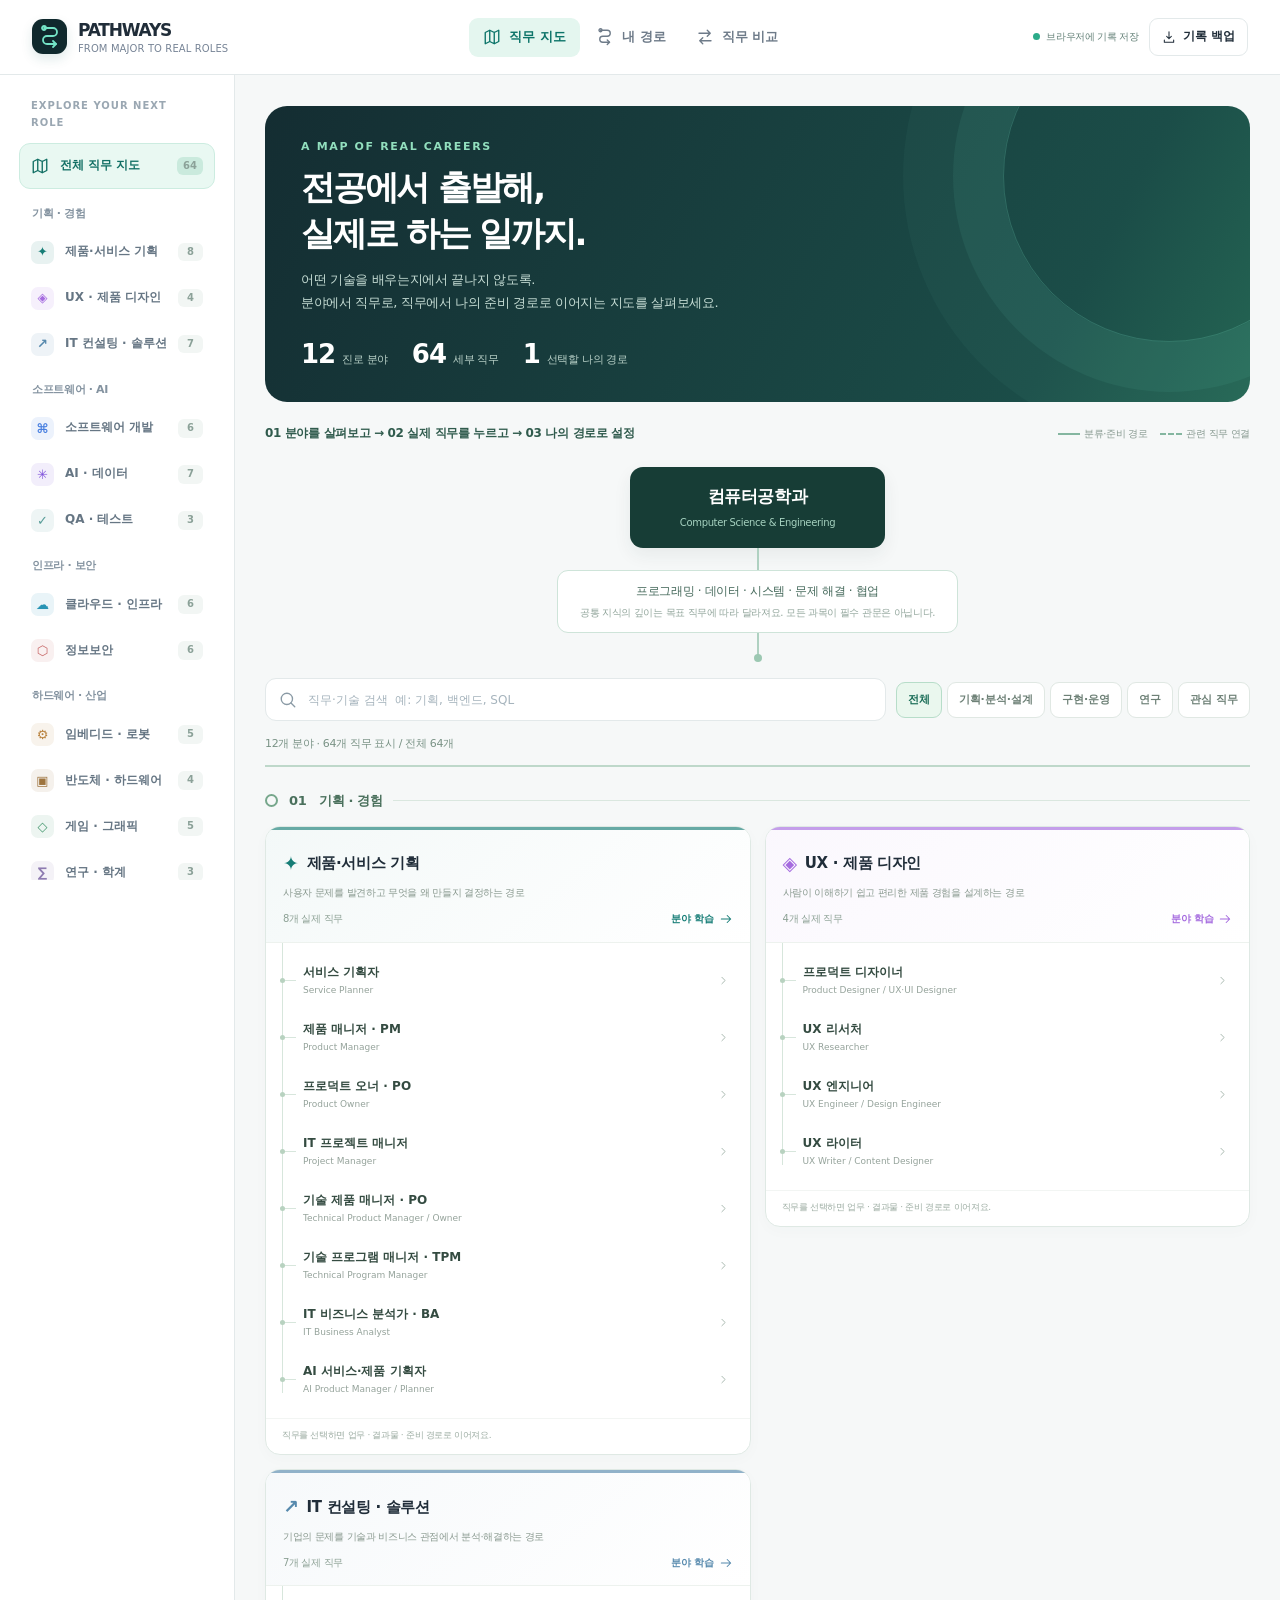
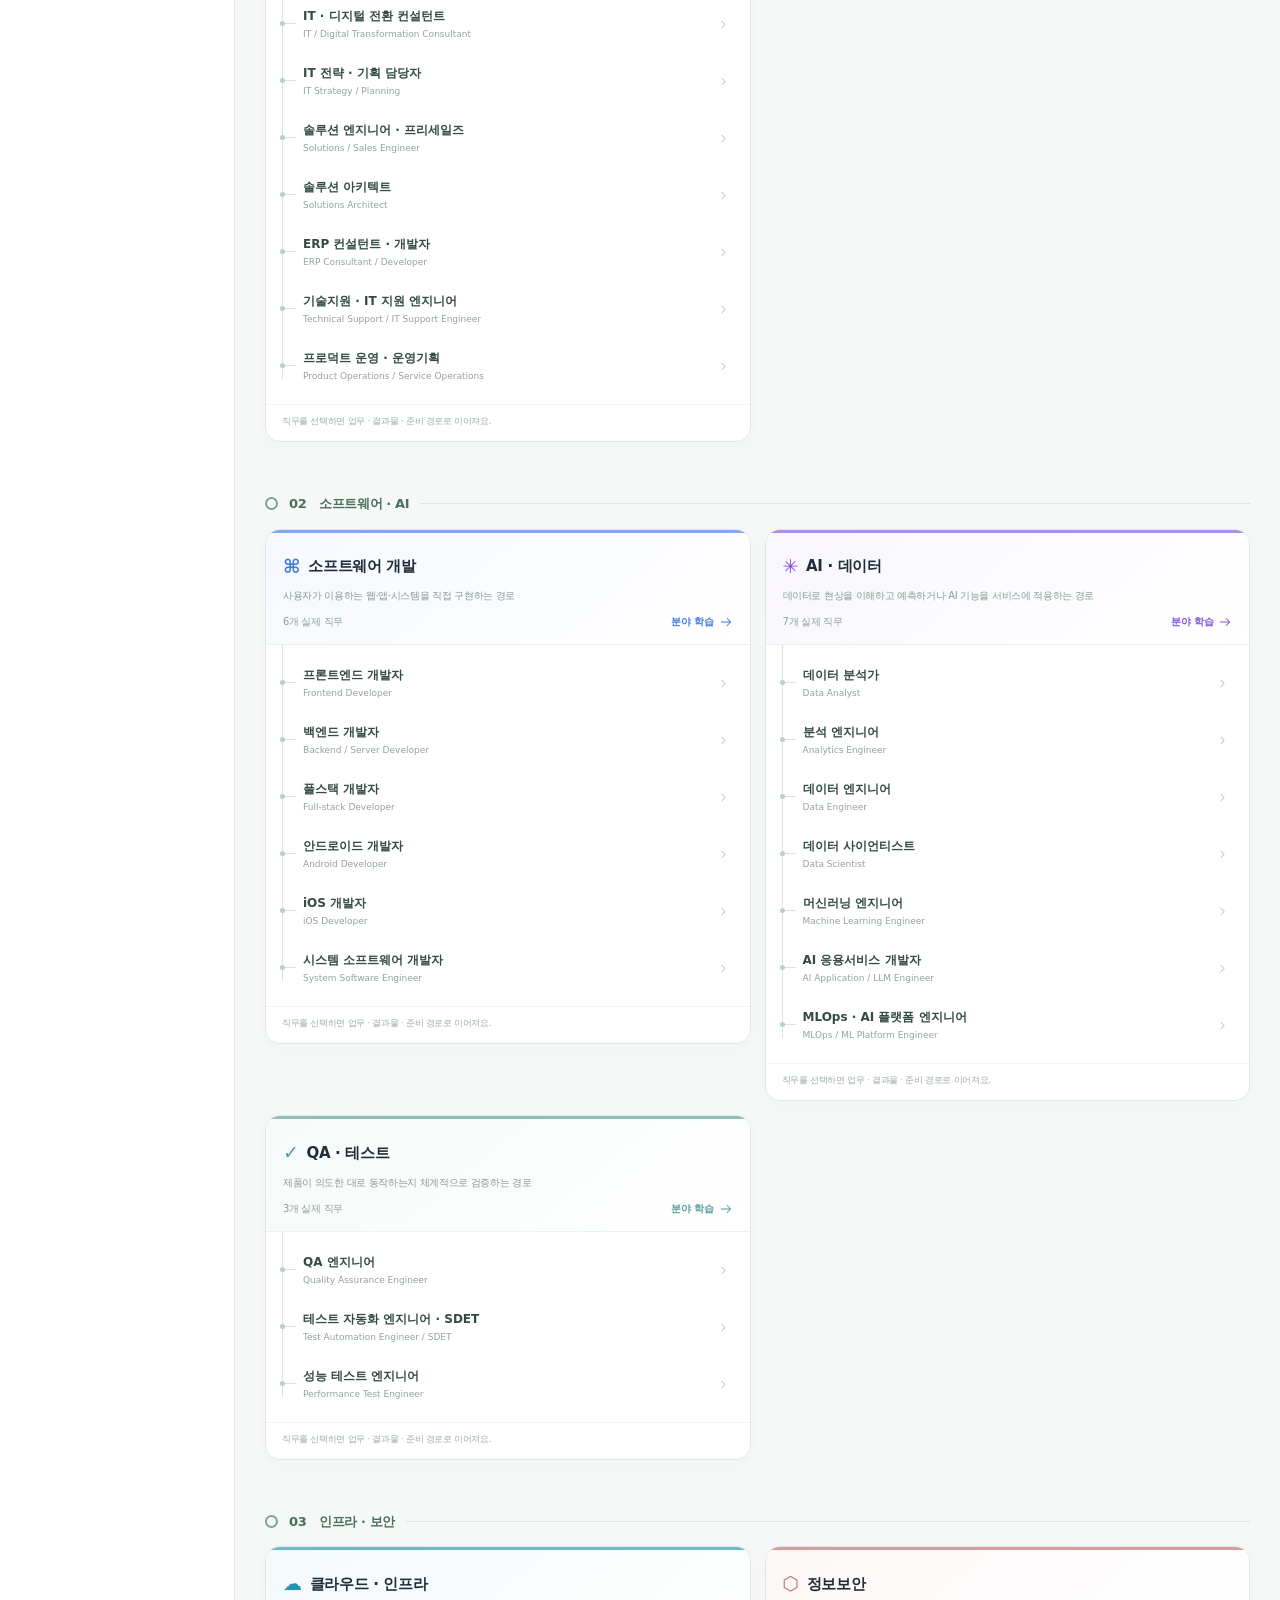
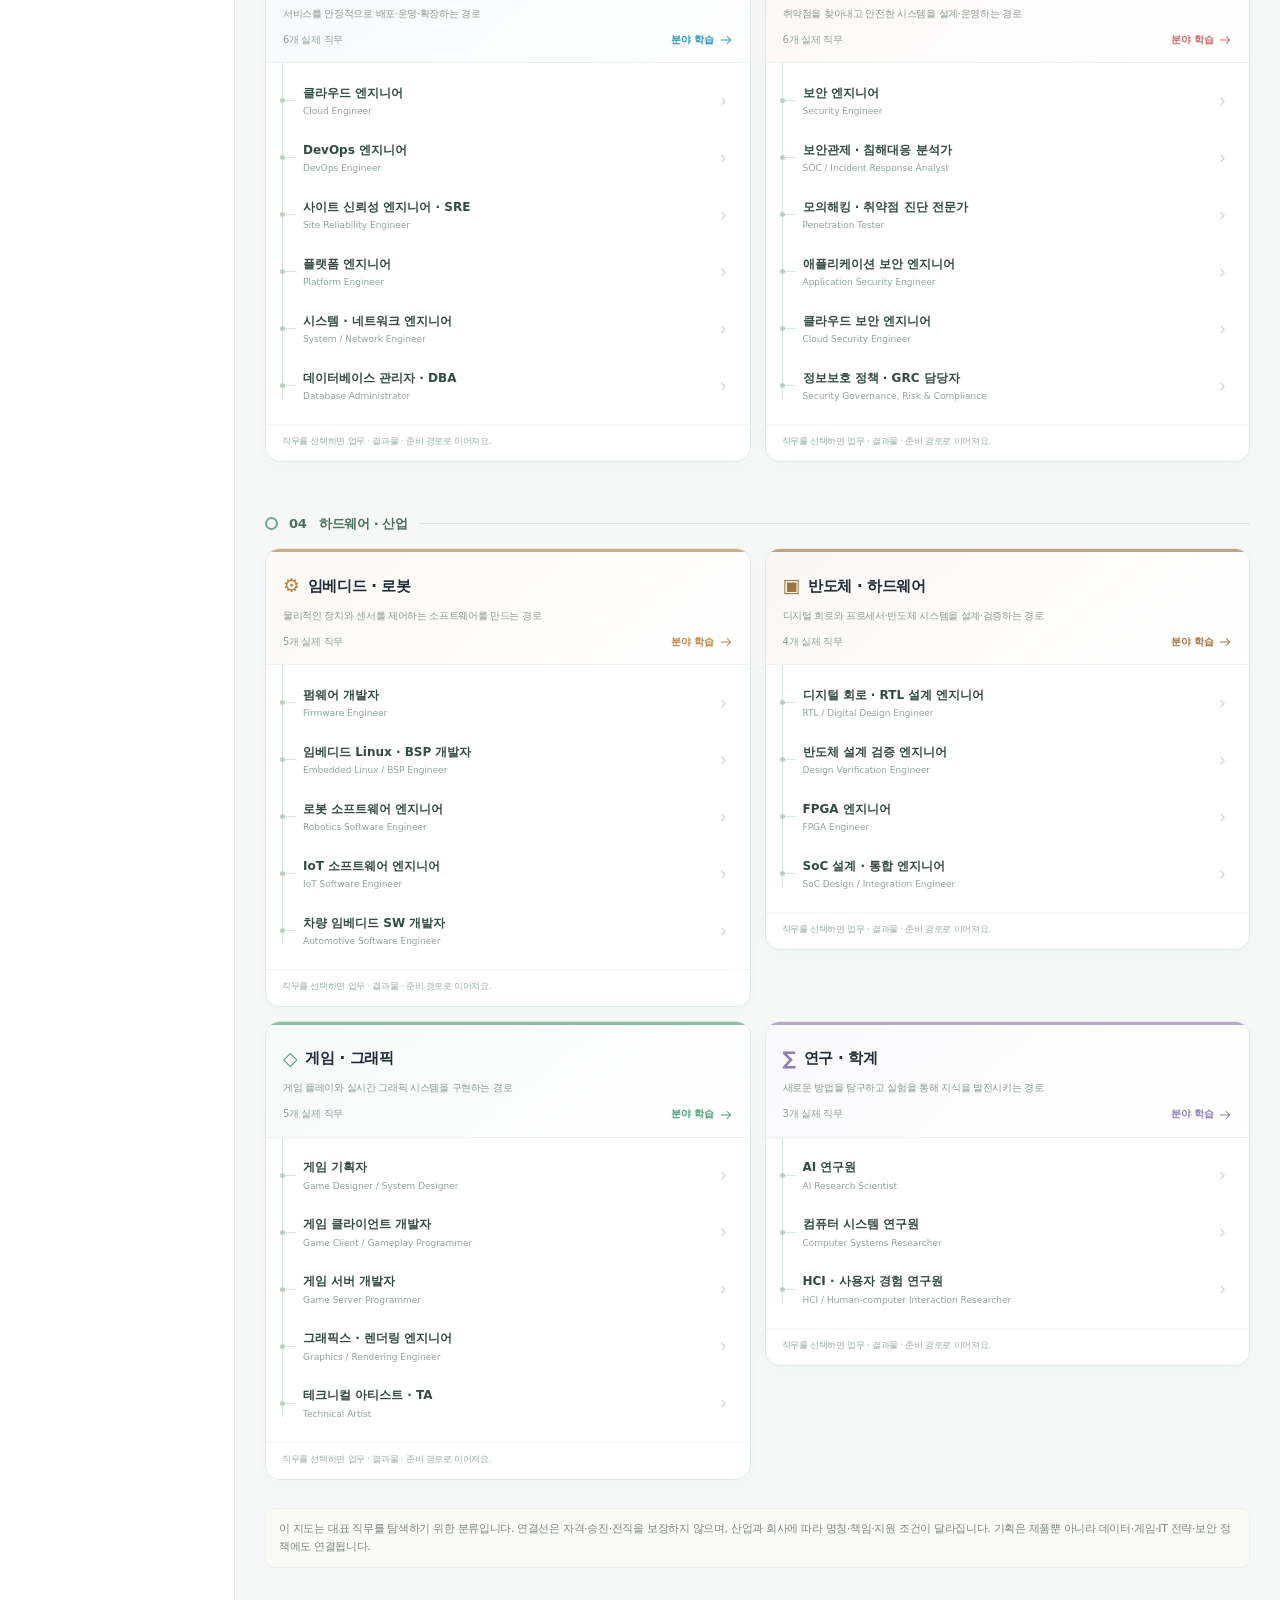
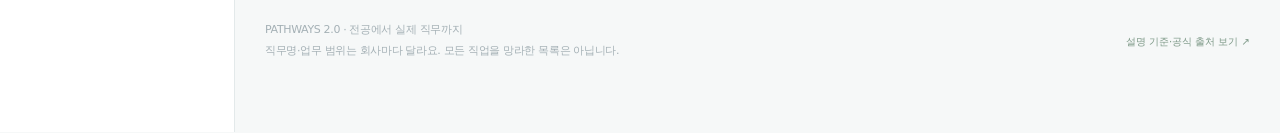
==== docs/cs-career-roadmap-v2.html @ c8a5f07f "Initialize PATHWAYS online data site" ====
<!doctype html>
<html lang="ko">
<head>
  <meta charset="utf-8">
  <meta name="viewport" content="width=device-width, initial-scale=1">
  <meta name="color-scheme" content="light">
  <meta name="description" content="컴퓨터공학에서 12개 분야·64개 실제 직무로 연결되는 인터랙티브 진로 지도. 직무별 업무·결과물·진입 경로와 학습 기록.">
  <title>PATHWAYS — 컴퓨터공학에서 실제 직무까지</title>
  <style>
  :root { --ink:#202d39; --muted:#778496; --subtle:#9cabb8; --bg:#f6f8f8; --paper:#fff; --line:#e3e9ea; --teal:#167d76; --accent:#13ac93; --mint:#e4f7f0; --dark:#10292d; --shadow:0 8px 36px rgba(22,44,48,.055); --r:17px; --font:-apple-system,BlinkMacSystemFont,"Apple SD Gothic Neo","Pretendard","Noto Sans KR","Malgun Gothic",system-ui,sans-serif; }
  [hidden]{display:none!important}
  *{box-sizing:border-box} html{scroll-behavior:smooth} body{margin:0;background:var(--bg);color:var(--ink);font:14px/1.65 var(--font);letter-spacing:-.025em} button,input,textarea{font:inherit}button{cursor:pointer} a{color:inherit;text-decoration:none} ::selection{background:#b9ecdd} 
  .sprite{position:absolute;width:0;height:0;overflow:hidden}.ico{width:18px;height:18px;stroke:currentColor;fill:none;stroke-width:1.8;stroke-linecap:round;stroke-linejoin:round;flex-shrink:0} .ico.s14{width:14px;height:14px}.ico.s20{width:20px;height:20px}.ico.s24{width:24px;height:24px}
  .topbar{height:74px;background:#fff;box-shadow:0 1px 0 var(--line);position:sticky;z-index:40;top:0;display:flex;align-items:center;justify-content:space-between;padding:0 32px;gap:28px}.brand{display:flex;gap:11px;align-items:center;white-space:nowrap}.brandmark{width:35px;height:35px;border-radius:11px;background:var(--dark);color:#74e4c6;display:flex;align-items:center;justify-content:center;box-shadow:0 5px 12px rgba(18,95,83,.13)}.brand-name{font-weight:900;font-size:17px;letter-spacing:-.07em}.brand-sub{display:block;font-weight:500;font-size:10px;color:var(--muted);letter-spacing:.01em;margin-top:-6px}.main-tabs{display:flex;height:100%;align-items:center;gap:6px}.tab{height:39px;border:0;border-radius:9px;padding:0 17px;background:transparent;color:#6e7b89;font-size:13px;font-weight:680;display:inline-flex;align-items:center;gap:8px}.tab:hover{background:#f1f5f4;color:var(--ink)}.tab.active{color:#0c7469;background:#e4f6ef}.top-right{display:flex;align-items:center;gap:10px}.saved-indicator{font-size:12px;color:#648178;white-space:nowrap;display:flex;align-items:center;gap:6px}.saved-dot{width:7px;height:7px;border-radius:50%;background:#2cab89}.top-mini{font-size:12px;border:1px solid var(--line);border-radius:9px;padding:8px 12px;background:#fff;color:var(--ink);font-weight:650;display:flex;align-items:center;gap:7px}.top-mini:hover{border-color:#9bbeb2;background:#f5fbf8}
  .shell{display:grid;grid-template-columns:265px minmax(0,1fr);min-height:calc(100vh - 74px)}.sidebar{background:#fff;border-right:1px solid var(--line);padding:28px 15px 26px;min-width:0}.sidebar-inner{position:sticky;top:98px;max-height:calc(100vh - 118px);overflow:auto;scrollbar-width:thin;padding:0 4px 15px}.side-heading{font-size:10px;text-transform:uppercase;color:#9aa7b2;letter-spacing:.14em;font-weight:900;margin:0 12px 12px}.side-group{margin:14px 0 6px 13px;font-size:11px;color:#8493a0;font-weight:800}.side-item{display:flex;align-items:center;gap:11px;padding:10px 11px;width:100%;background:transparent;border:1px solid transparent;text-align:left;border-radius:11px;color:#667684;font-size:12px;font-weight:700;min-height:46px;transition:background .15s,border-color .15s}.side-item:hover{background:#f5f9f8;color:#21483f}.side-item.active{background:#e9f8f2;border-color:#ccece0;color:#116f64}.side-symbol{width:23px;height:23px;border-radius:7px;display:flex;align-items:center;justify-content:center;font-size:13px;font-weight:800;color:var(--track);background:color-mix(in srgb,var(--track) 10%,white)}.side-label{flex:1;white-space:nowrap;overflow:hidden;text-overflow:ellipsis}.side-progress{font-size:10px;color:#8ba198;font-weight:750}.sidebar-bottom{padding:16px 12px 8px;border-top:1px solid var(--line);margin-top:20px}.sidebar-note{font-size:11px;color:#8b9aa5;line-height:1.75}.sidebar-tools{display:flex;gap:7px;flex-wrap:wrap;margin-top:12px}.utility-btn{border:1px solid #dce9e4;background:#f9fcfa;color:#41685f;padding:7px 10px;border-radius:9px;font-size:11px;font-weight:700}.utility-btn:hover{background:#ebf7f1}
  .workspace{padding:32px clamp(22px,3.8vw,62px) 70px;min-width:0;max-width:1720px;width:100%;margin:0 auto}.eyebrow{font-size:11px;text-transform:uppercase;letter-spacing:.15em;font-weight:850;color:#168376}.hero-title{font-weight:880;font-size:clamp(29px,3vw,46px);letter-spacing:-.075em;line-height:1.24;margin:9px 0 12px}.hero-title em{font-style:normal;color:#168c7a}.hero-desc{font-size:14px;line-height:1.85;color:#748392;max-width:680px;margin:0}.hrow{display:flex;align-items:center;justify-content:space-between;gap:15px;flex-wrap:wrap}.btn{border:0;border-radius:11px;padding:12px 17px;display:inline-flex;align-items:center;justify-content:center;gap:8px;font-size:12px;font-weight:800;transition:transform .12s,background .16s}.btn:active{transform:translateY(1px)}.btn.primary{background:#136e66;color:#fff;box-shadow:0 6px 16px #12766725}.btn.primary:hover{background:#0c5953}.btn.secondary{background:#f1f7f4;color:#256b60;border:1px solid #dceee6}.btn.secondary:hover{background:#e3f4ed}.btn.outline{background:#fff;border:1px solid #dce5e4;color:#536774}.btn.outline:hover{background:#f4faf7}.btn.small{padding:9px 13px;font-size:11px;border-radius:9px}.btn:disabled{cursor:not-allowed;opacity:.5}.section-kicker{font-size:11px;color:#759188;font-weight:750}.section-title{font-weight:860;font-size:21px;letter-spacing:-.05em;margin:0}.panel{border:1px solid var(--line);background:var(--paper);border-radius:var(--r);box-shadow:var(--shadow)}
  .map-banner{background:linear-gradient(117deg,#142d32,#1b4d48 80%,#246553);color:#fff;border-radius:22px;min-height:194px;padding:32px 36px;display:flex;gap:30px;align-items:center;justify-content:space-between;overflow:hidden;position:relative;margin-bottom:26px}.map-banner::after{content:"";position:absolute;right:-85px;top:-96px;width:330px;height:330px;border:1px solid #78dcbf3a;border-radius:50%;box-shadow:0 0 0 50px #78dcbf12,0 0 0 100px #78dcbf0a;pointer-events:none}.map-banner-copy{position:relative;z-index:1;max-width:670px}.map-banner .eyebrow{color:#92dfbe}.map-banner h1{font-size:clamp(25px,2.6vw,36px);line-height:1.35;margin:9px 0 11px;font-weight:850;letter-spacing:-.065em}.map-banner p{font-size:13px;color:#c5dcd4;max-width:570px;line-height:1.8;margin:0}.map-stats{display:grid;grid-template-columns:repeat(2,1fr);gap:9px;flex-shrink:0;z-index:1}.map-stat{min-width:110px;padding:14px 17px;border:1px solid #8aead22c;border-radius:12px;background:#ffffff0a}.map-stat strong{display:block;font-size:22px;line-height:1.1;color:#a9f2d7;font-weight:850}.map-stat span{font-size:11px;color:#a1c9bd}
  .overview-toolbar{margin:30px 0 16px}.searchbox{border:1px solid var(--line);background:#fff;border-radius:11px;display:flex;align-items:center;gap:9px;padding:0 13px;min-width:250px;max-width:340px;color:#8a9aa5}.searchbox:focus-within{border-color:#54bda5;box-shadow:0 0 0 3px #35b99518}.searchbox input{width:100%;background:none;border:0;outline:0;height:41px;font-size:12px;color:var(--ink)}.searchbox input::placeholder{color:#a6b4bd}
  .trunk{display:flex;align-items:center;flex-direction:column;gap:0;padding-top:18px}.trunk-box{border:1px solid #d6e9e3;background:#fff;border-radius:13px;padding:15px 24px;text-align:center;min-width:255px;position:relative;box-shadow:0 5px 20px #163f320a}.trunk-box .primary-text{font-weight:850;font-size:15px}.trunk-box .secondary-text{font-size:11px;color:#8a9a9f}.trunk-box.start{background:#123c36;color:#fff;border-color:#123c36}.trunk-box.start .secondary-text{color:#9ccebe}.connector-vertical{height:29px;width:2px;background:#aed8cb;position:relative}.connector-vertical::after{content:"";position:absolute;bottom:-3px;left:-3px;width:8px;height:8px;border-radius:50%;background:#7bbcaa}.trunk-box.choice{border:1px dashed #60b8a3;background:#e9f8f1}.branch-stem{height:41px;width:2px;background:#a5d4c5}.route-grid-wrap{position:relative;padding:21px 0 0}.route-grid-wrap::before{content:"";height:2px;left:6%;right:6%;background:#b3d9c9;top:0;position:absolute}.route-grid{display:grid;grid-template-columns:repeat(3,minmax(0,1fr));gap:13px}.route-card{background:#fff;border:1px solid var(--line);border-radius:14px;padding:18px 18px 14px;position:relative;min-height:177px;display:flex;flex-direction:column;gap:10px;box-shadow:0 4px 13px #2b41470a;transition:transform .18s,border-color .18s,box-shadow .18s;cursor:pointer;text-align:left;color:inherit}.route-card::before{content:"";position:absolute;left:50%;top:-21px;width:2px;height:21px;background:#b3d9c9;display:none}.route-card:nth-child(-n+3)::before{display:block}.route-card:hover{transform:translateY(-3px);border-color:#b4d9ce;box-shadow:0 12px 28px #133d3020}.route-top{display:flex;align-items:center;justify-content:space-between}.route-icon{width:38px;height:38px;border-radius:11px;background:color-mix(in srgb,var(--track) 10%,white);color:var(--track);font-size:17px;font-weight:800;display:flex;align-items:center;justify-content:center}.route-number{font-size:10px;color:#b0bbc1;font-weight:900;letter-spacing:.06em}.route-card-title{font-size:15px;letter-spacing:-.04em;font-weight:850}.route-card-desc{font-size:11px;color:#80909b;line-height:1.65;flex:1}.route-footer{display:flex;align-items:center;justify-content:space-between;gap:8px}.route-chip{font-size:10px;background:#f1f7f4;border-radius:20px;padding:4px 8px;color:#618577;font-weight:750}.route-link{color:#168b78;font-weight:850;font-size:11px;display:flex;align-items:center;gap:4px}.interest-pin{border:1px solid #adddd0;color:#107a67;background:#e9f9f2;border-radius:8px;font-size:10px;padding:4px 7px;font-weight:800}.empty-search{padding:45px;text-align:center;color:var(--muted);grid-column:1/-1}
  .path-heading{display:flex;justify-content:space-between;gap:24px;align-items:start;margin-bottom:20px}.breadcrumbs{display:flex;align-items:center;gap:7px;color:#8a9aa3;font-size:11px;font-weight:700}.path-hero{border-radius:20px;padding:26px 30px;color:#fff;background:linear-gradient(125deg,#193b3b,#1b4a4a);position:relative;overflow:hidden;min-height:163px;display:flex;flex-direction:column;justify-content:space-between;gap:24px;margin-bottom:20px}.path-hero::after{content:"";width:270px;height:270px;position:absolute;right:-95px;top:-90px;background:radial-gradient(circle at center,var(--track) 0%,transparent 66%);opacity:.32;pointer-events:none}.path-hero h1{font-size:26px;line-height:1.3;font-weight:880;letter-spacing:-.065em;margin:7px 0 6px}.path-hero p{font-size:12px;color:#c9ddd9;line-height:1.75;margin:0;max-width:650px}.path-hero .tag{display:inline-flex;color:#c0f1df;font-size:10px;border:1px solid #ffffff30;padding:4px 10px;border-radius:99px;letter-spacing:.04em;align-self:start}.path-hero-bottom{display:flex;align-items:end;justify-content:space-between;gap:20px;position:relative;z-index:1}.path-hero-stat{font-size:31px;font-weight:900;line-height:1;letter-spacing:-.05em}.path-hero-stat small{font-size:12px;color:#c3d6d1;font-weight:600;margin-left:8px;letter-spacing:0}.hero-bar{margin-top:11px;background:#ffffff25;border-radius:20px;height:6px;width:min(310px,50vw);overflow:hidden}.hero-bar span{display:block;height:100%;background:#a0f2ce;border-radius:20px;transition:width .3s}.hero-next{font-size:11px;text-align:right;color:#bed9d0;max-width:180px}.hero-next strong{display:block;color:#fff;font-size:13px;line-height:1.4}
  .path-layout{display:grid;grid-template-columns:minmax(0,1fr) 340px;align-items:start;gap:18px}.timeline-panel{padding:23px 22px 26px}.timeline-intro{display:flex;justify-content:space-between;align-items:center;gap:14px;margin-bottom:14px;padding:0 5px}.timeline-intro strong{font-size:14px;font-weight:850}.timeline-intro span{font-size:11px;color:#90a0a8}.phase-heading{display:flex;align-items:center;gap:10px;margin:24px 0 10px 7px;color:#5f8279;font-weight:800;font-size:11px;letter-spacing:.02em}.phase-heading .phase-dot{height:9px;width:9px;background:#8bd1b4;border-radius:3px}.step-group{position:relative;margin-left:6px;padding-left:22px}.step-group::before{content:"";position:absolute;left:13px;top:3px;bottom:0;width:2px;background:#e6eeeb;z-index:0}.step-row{position:relative;width:100%;border:1px solid #ebefee;background:#fff;border-radius:12px;text-align:left;min-height:79px;padding:12px 13px 12px 19px;display:flex;align-items:center;gap:10px;margin-bottom:10px;transition:background .13s,border-color .13s,transform .13s;color:var(--ink)}.step-row:hover{background:#fbfefd;border-color:#b8dcd1}.step-row.chosen{border-color:#6cbda7;background:#f4fcf8;box-shadow:0 0 0 2px #a9ebd325}.step-row.done{background:#fbfdfb}.step-pin{position:absolute;left:-19px;top:28px;width:24px;height:24px;border-radius:50%;border:3px solid #fff;background:#d8e2de;box-shadow:0 0 0 1px #d4e2db;display:flex;align-items:center;justify-content:center;font-size:10px;color:#fff;font-weight:800;z-index:1}.step-row.done .step-pin{background:#299b81;box-shadow:0 0 0 1px #299b81}.step-row.chosen .step-pin{background:#156e61;box-shadow:0 0 0 3px #b7e8d5}.step-no{font-size:10px;color:#a0b0b6;font-weight:850;letter-spacing:.04em}.step-info{min-width:0;flex:1}.step-title{display:block;font-size:13px;font-weight:840;letter-spacing:-.04em;margin:1px 0 3px}.step-sub{font-size:10px;color:#94a3aa;line-height:1.5}.step-right{display:flex;align-items:end;flex-direction:column;gap:7px;flex-shrink:0}.step-status{font-size:10px;color:#89999f;background:#f1f5f3;border-radius:30px;padding:3px 8px;font-weight:780}.step-row.done .step-status{color:#238b73;background:#e1f7eb}.step-row.chosen .step-status{color:#126f62;background:#def4e9}.time{font-size:10px;color:#9cadb4}.destination{background:#f0f8f4;border:1px dashed #a7d8c7;border-radius:13px;margin:10px 0 0 28px;padding:16px 19px}.destination strong{color:#1e6d5e;font-size:13px}.destination p{color:#6f9685;font-size:11px;margin:4px 0 0}
  .detail{padding:21px 21px 24px;position:sticky;top:95px;max-height:calc(100vh - 115px);overflow-y:auto;scrollbar-width:thin}.detail .detail-flag{display:inline-flex;background:#eaf8f1;color:#1b8d79;padding:5px 10px;border-radius:7px;font-size:10px;font-weight:840}.detail h2{font-size:19px;font-weight:890;line-height:1.4;letter-spacing:-.055em;margin:11px 0 8px}.detail-desc{font-size:12px;color:#768891;margin:0 0 16px;line-height:1.85}.detail-line{display:flex;align-items:center;gap:7px;font-size:11px;color:#7e8f9c;margin:0 0 14px}.detail-section{padding-top:15px;margin-top:15px;border-top:1px solid #edf0ee}.detail-section h3{margin:0 0 10px;font-size:12px;font-weight:850}.tags{display:flex;flex-wrap:wrap;gap:6px}.skill-tag{font-size:10px;padding:5px 9px;background:#f1f6f5;border:1px solid #e5efeb;border-radius:7px;color:#5d7d74;font-weight:650}.checkitem{display:flex;align-items:flex-start;gap:10px;padding:10px 9px;background:#f9fbfa;border:1px solid #eef1ef;border-radius:9px;margin-bottom:7px;cursor:pointer;font-size:11px;line-height:1.6;color:#4c606a}.checkitem input{appearance:none;flex-shrink:0;width:17px;height:17px;border-radius:5px;border:1.5px solid #b7c9c4;margin:1px 0 0;position:relative;cursor:pointer}.checkitem input:checked{background:#239e7e;border-color:#239e7e}.checkitem input:checked::after{content:"";width:8px;height:4px;border-bottom:2px solid white;border-left:2px solid white;position:absolute;top:3px;left:3px;transform:rotate(-45deg)}.checkitem:has(input:checked){background:#effaf4;border-color:#ddf2e7;color:#56917d}.evidence{font-size:12px;color:#486d62;background:#f1f8f5;padding:12px;border-radius:9px;border-left:3px solid #58b9a1}.memo{border:1px solid #dde7e3;outline:none;width:100%;resize:vertical;min-height:88px;background:#fff;padding:11px;color:#304747;border-radius:9px;font-size:12px;line-height:1.65}.memo:focus{border-color:#56ad9a;box-shadow:0 0 0 3px #56ad9a17}.detail-buttons{display:flex;flex-direction:column;gap:8px;margin-top:16px}.detail-meta{font-size:10px;color:#9baaa9;text-align:center;margin-top:7px}.mini-note{border-radius:9px;border:1px solid #eff1e8;background:#fafbf7;color:#7d877d;padding:11px 13px;font-size:11px;line-height:1.65;margin-top:12px}
  .compare-head{margin-bottom:23px}.compare-selectors{display:grid;grid-template-columns:repeat(4,1fr);gap:9px;margin-bottom:22px}.select-card{border:1px solid var(--line);border-radius:11px;background:#fff;padding:12px;display:flex;gap:8px;align-items:center;cursor:pointer;font-size:12px;font-weight:730}.select-card input{accent-color:#178e78}.select-card.active{border-color:#64bda6;background:#eefaF4}.compare-table-wrap{overflow:auto;border:1px solid var(--line);border-radius:16px;background:#fff}.compare-table{width:100%;border-collapse:collapse;text-align:left;min-width:600px;table-layout:fixed}.compare-table th,.compare-table td{border-bottom:1px solid #edf1ef;border-right:1px solid #edf1ef;padding:18px;vertical-align:top;font-size:12px;line-height:1.8}.compare-table tr:last-child>*{border-bottom:0}.compare-table tr>*:last-child{border-right:0}.compare-table thead th{background:#f9fcfa;font-weight:850;font-size:14px}.compare-table tbody th{color:#7d8f98;background:#fafcfb;width:130px;font-size:11px}.compare-table .compare-track-name{color:#146f62;font-size:15px}.compare-table .btn{margin-top:10px}.compare-hint{color:#8ea0a7;font-size:11px;margin:8px 0 15px}
  .footer{padding:24px 0 0;margin-top:28px;font-size:11px;color:#a4b0b5;display:flex;justify-content:space-between;align-items:center;gap:10px;flex-wrap:wrap}.toast{position:fixed;bottom:25px;left:50%;transform:translate(-50%,20px);background:#143c35;color:#fff;box-shadow:0 14px 45px #153d3666;border-radius:11px;padding:12px 18px;font-size:12px;font-weight:750;z-index:90;opacity:0;pointer-events:none;transition:opacity .2s,transform .2s}.toast.visible{opacity:1;transform:translate(-50%,0)}.sr-only{position:absolute;width:1px;height:1px;clip:rect(0,0,0,0);white-space:nowrap;overflow:hidden}.mobile-track-bar{display:none}
  @media(max-width:1340px){.path-layout{grid-template-columns:minmax(0,1fr) 305px}.route-grid{grid-template-columns:repeat(2,minmax(0,1fr))}.route-card:nth-child(-n+3)::before{display:none}.route-card:nth-child(-n+2)::before{display:block}.compare-selectors{grid-template-columns:repeat(3,1fr)}}
  @media(max-width:1080px){.shell{grid-template-columns:215px minmax(0,1fr)}.sidebar{padding-left:9px;padding-right:9px}.workspace{padding:26px 22px 60px}.path-layout{grid-template-columns:1fr}.detail{position:relative;top:auto;max-height:none;order:-1}.route-grid{grid-template-columns:repeat(2,minmax(0,1fr))}.map-stats{display:none}.topbar{padding:0 20px}.saved-indicator{display:none}.compare-selectors{grid-template-columns:repeat(2,1fr)}}
  @media(max-width:720px){.topbar{height:67px;padding:0 13px;gap:6px}.brand-name{font-size:14px}.brandmark{width:31px;height:31px}.brand-sub{font-size:9px}.main-tabs{gap:0}.tab{font-size:11px;padding:0 9px;height:35px}.tab .ico{display:none}.top-right{display:none}.shell{display:block;min-height:calc(100vh - 67px)}.sidebar{display:none}.workspace{padding:19px 14px 52px}.mobile-track-bar{display:flex;gap:8px;overflow-x:auto;padding:0 0 13px;margin:0 -3px 5px;scrollbar-width:none}.mobile-track-bar::-webkit-scrollbar{display:none}.mobile-track{border:1px solid #dfe8e3;background:#fff;color:#667f76;white-space:nowrap;padding:7px 11px;border-radius:22px;font-size:11px;font-weight:750}.mobile-track.active{background:#e5f7ec;border-color:#9cd6c3;color:#116f62}.map-banner{padding:22px;min-height:170px;margin-bottom:16px}.map-banner h1{font-size:25px}.map-banner p{font-size:12px}.hero-title{font-size:27px}.hero-desc{font-size:12px}.overview-toolbar{margin:25px 0 12px}.searchbox{min-width:0;width:100%;max-width:none}.route-grid{grid-template-columns:1fr;gap:9px}.route-card{min-height:137px;padding:14px}.route-card::before{display:none!important}.route-grid-wrap:before{display:none}.route-grid-wrap{padding:10px 0}.trunk-box{min-width:235px}.path-heading{align-items:center}.path-heading .btn{padding:9px}.path-hero{padding:20px;min-height:158px}.path-hero h1{font-size:23px}.timeline-panel{padding:17px 13px}.step-row{min-height:73px;padding:10px}.step-sub{font-size:10px}.step-title{font-size:12px}.step-group{padding-left:20px}.detail{padding:18px}.detail-buttons{display:grid;grid-template-columns:1fr 1fr}.btn{padding:11px}.compare-selectors{grid-template-columns:repeat(2,minmax(0,1fr))}.compare-table{min-width:720px}.compare-table th,.compare-table td{padding:12px}.footer{display:block}}
  @media(prefers-reduced-motion:reduce){*{scroll-behavior:auto!important;transition:none!important}}
  /* PATHWAYS 2.0 — job-first career map */
:root{--r:16px}.workspace{max-width:1680px}.shell{grid-template-columns:235px minmax(0,1fr)}.topbar{gap:16px}.brand-sub{margin-top:-3px}.main-tabs{gap:2px}.tab{padding:0 14px}.sidebar{padding-top:24px}.side-item{font-size:12px}.side-progress{background:#f2f6f4;border-radius:6px;padding:1px 6px;min-width:25px;text-align:center}.side-heading{letter-spacing:.1em}.side-item.active .side-progress{background:#caeadd}.side-home{margin-bottom:16px}.side-goal{padding:14px;background:#f0f8f4;border:1px solid #d8ece3;border-radius:12px;margin:22px 5px 0}.side-goal small{font-size:10px;color:#708b80}.side-goal strong{display:block;font-size:13px;margin:4px 0 10px}.side-goal button{width:100%}.sidebar-tools button{font-size:10px}.hero-statline{display:flex;gap:24px;margin-top:24px}.hero-statline strong{font-size:26px;line-height:1.2;letter-spacing:-.04em}.hero-statline span{font-size:11px;color:#b9d1c8;margin-left:7px}.map-banner{margin-bottom:20px;min-height:215px}.map-banner h1{font-size:34px}.map-banner p{max-width:630px}.map-banner-aside{position:relative;z-index:1;font-size:11px;color:#c3dfd3;line-height:2;min-width:170px}.map-banner-aside strong{display:block;color:#b4ecd6;font-size:13px}.path-mini-art{display:flex;align-items:center;gap:8px;margin-bottom:12px}.path-mini-art span{width:17px;height:17px;border:2px solid #8cddba;border-radius:50%;background:#2c6256}.path-mini-art i{width:24px;height:1px;background:#619b88}.path-mini-art span:last-child{background:#abebcb;border-color:#abebcb;box-shadow:0 0 0 5px #abebcb18}
.map-guide{display:flex;justify-content:space-between;gap:20px;color:#6c8279;font-size:12px;margin:22px 0 16px}.map-guide b{color:#305b4d}.legend{display:flex;gap:13px;font-size:10px;align-items:center;color:#879990}.legend i{display:inline-block;width:22px;vertical-align:middle;border-top:2px solid #84b6a0;margin-right:4px}.legend i.dash{border-top-style:dashed}.root-path{display:flex;flex-direction:column;align-items:center;padding:7px 0 0}.root-node{background:#173d36;color:white;border-radius:13px;padding:15px 28px;text-align:center;min-width:255px;box-shadow:0 7px 18px #173d3612}.root-node strong{display:block;font-size:17px}.root-node small{font-size:10px;color:#a6d2c0}.root-link{height:22px;width:2px;background:#afd1c1}.root-base{border:1px solid #cee4d9;border-radius:11px;background:#fff;padding:11px 22px;text-align:center;font-size:12px;color:#466a5c}.root-base small{display:block;font-size:10px;color:#91a59b;margin-top:3px}.root-exit{height:25px;width:2px;background:#afd1c1}.root-exit:after{content:'';display:block;width:8px;height:8px;border-radius:50%;background:#9cc8b2;position:relative;left:-3px;top:21px}
.map-toolbar{margin:20px 0 14px;display:flex;flex-wrap:wrap;gap:10px;align-items:center;justify-content:space-between}.map-toolbar .searchbox{max-width:none;flex:1;min-width:220px}.map-filters{display:flex;gap:5px;flex-wrap:wrap}.filter-chip{padding:8px 11px;border:1px solid #e0e8e3;background:#fff;border-radius:9px;color:#6d8076;font-size:11px;font-weight:720}.filter-chip.active{color:#176b55;border-color:#b7ddc9;background:#eaf7ee}.filter-chip:hover{background:#f0f7f3}.map-count{font-size:11px;color:#799285;margin:0 0 12px}.field-focus{display:flex;align-items:center;gap:8px;padding:12px 14px;border-radius:10px;background:#eaf5ef;margin-bottom:16px;font-size:12px;color:#406755}.field-focus button{margin-left:auto}.map-groups{border-top:2px solid #bed8ca;position:relative;padding-top:0}.map-family{position:relative;margin:0 0 28px}.family-heading{display:flex;align-items:center;gap:11px;font-size:13px;font-weight:820;color:#4a705c;margin:0;padding:23px 0 14px}.family-heading:before{content:'';width:9px;height:9px;border:2px solid #77a78c;border-radius:50%;background:#f6f8f8;box-shadow:0 0 0 5px #f6f8f8}.family-heading:after{content:'';height:1px;background:#dae7df;flex:1}.job-fields{display:grid;grid-template-columns:repeat(3,minmax(0,1fr));align-items:start;gap:14px}.job-field{background:white;border:1px solid #dfe9e4;border-radius:15px;overflow:hidden;box-shadow:0 4px 15px #2b414706;position:relative}.job-field:before{content:'';height:3px;width:100%;background:var(--track);display:block;opacity:.65}.field-head{padding:18px 17px 14px;border-bottom:1px solid #edf2ee;background:linear-gradient(140deg,color-mix(in srgb,var(--track) 5%,white),white)}.field-name{display:flex;align-items:center;gap:8px;margin:0;font-size:15px;font-weight:850}.field-symbol{font-size:19px;color:var(--track)}.field-head p{font-size:10px;line-height:1.6;color:#89998f;margin:6px 0 0}.field-meta{display:flex;gap:8px;align-items:center;justify-content:space-between;margin-top:10px;font-size:10px;color:#8ca094}.field-link{border:0;background:none;padding:0;color:var(--track);font-size:10px;font-weight:800;display:flex;align-items:center;gap:4px}.field-leaves{padding:11px 12px 8px 29px;position:relative}.field-leaves:before{content:'';position:absolute;left:16px;top:0;bottom:25px;border-left:1px solid #d7e6dc}.job-leaf{position:relative;display:flex;align-items:center;gap:5px;width:100%;border:1px solid transparent;border-radius:9px;background:white;text-align:left;color:#344b41;padding:8px 7px;margin:0 0 3px;min-height:54px;transition:background .15s,border-color .15s}.job-leaf:before{content:'';position:absolute;left:-13px;top:25px;width:13px;border-top:1px solid #d7e6dc}.job-leaf:after{content:'';width:5px;height:5px;background:#b8d2c0;border-radius:50%;position:absolute;left:-16px;top:23px}.job-leaf:hover{background:#f1f8f4;border-color:#d2e7da}.job-leaf:hover:after{background:var(--track);box-shadow:0 0 0 3px #b8d2c02a}.job-leaf.is-target{background:#ecf8ef;border-color:#c0dfcb}.leaf-copy{flex:1;min-width:0}.leaf-copy strong{display:block;font-size:11.5px;font-weight:800;line-height:1.45}.leaf-copy small{display:block;color:#95a39b;font-size:9px;margin-top:3px;line-height:1.4;letter-spacing:0}.job-leaf .ico{width:13px;height:13px;color:#a8b9af}.leaf-star{font-size:11px;color:#a17b37}.field-tail{padding:9px 16px 12px;font-size:9px;color:#9caca2;border-top:1px solid #f2f5f3}.no-results{padding:45px;text-align:center;background:white;border:1px dashed #cadfd1;border-radius:12px;color:#789183}.mobile-track-bar{padding-bottom:14px}
.job-breadcrumbs{display:flex;gap:7px;align-items:center;flex-wrap:wrap;font-size:11px;color:#82978c;margin-bottom:19px}.crumb-btn{background:none;border:0;padding:0;color:#597967;font-size:11px}.job-hero{position:relative;border:1px solid #d6e6dc;border-radius:19px;padding:28px 30px;background:linear-gradient(125deg,#edf7ef,white 80%);margin-bottom:19px}.job-hero .eyebrow{font-size:10px}.job-hero h1{font-size:32px;margin:8px 0 5px;font-weight:870;letter-spacing:-.06em;line-height:1.25}.job-en{font-size:12px;color:#8a9c92;margin:4px 0 14px;letter-spacing:0}.job-summary{font-size:15px;color:#476351;max-width:740px;margin:0;line-height:1.8}.job-actions{display:flex;flex-wrap:wrap;gap:8px;margin-top:22px}.role-badges{display:flex;flex-wrap:wrap;gap:6px;margin-top:16px}.role-badge{font-size:10px;padding:4px 8px;border:1px solid #d7e6dc;background:#fff;border-radius:6px;color:#71867a}.job-detail-layout{display:grid;grid-template-columns:minmax(0,1fr) 300px;gap:18px;align-items:start}.job-main{display:flex;flex-direction:column;gap:16px}.job-section{padding:23px}.job-section h2{font-size:16px;font-weight:850;margin:0 0 16px}.section-num{font-size:10px;color:#80a38d;font-weight:800;letter-spacing:.08em;margin-bottom:6px}.work-list{display:flex;flex-direction:column;gap:10px}.work-item{display:flex;gap:12px;align-items:flex-start;font-size:13px;color:#4c6656;padding-bottom:10px;border-bottom:1px solid #f0f4f1}.work-item:last-child{padding:0;border:0}.work-no{font-size:10px;color:#85a290;background:#f1f7f3;border-radius:5px;padding:3px 6px;flex-shrink:0}.output-grid{display:grid;grid-template-columns:1fr 1fr;gap:9px}.output-card{background:#f6f9f7;border:1px solid #e6eee8;border-radius:9px;padding:13px;font-size:12px;color:#526d5c}.output-card small{display:block;color:#98aa9c;font-size:9px;letter-spacing:.07em;margin-bottom:5px}.role-note{color:#7b8d80;font-size:11px;line-height:1.85}.entry-note{border-left:3px solid #d7ba79;padding:12px 15px;background:#fcfaf4;border-radius:0 9px 9px 0;color:#827353;font-size:12px;line-height:1.9}.entry-note b{display:block;font-size:11px;margin-bottom:4px}.job-rail{position:sticky;top:94px;display:flex;flex-direction:column;gap:15px}.rail-section{padding:20px}.rail-section h3{font-size:12px;margin:0 0 12px}.source-link{display:block;border:1px solid #e2ece5;border-radius:9px;padding:10px 11px;margin:7px 0;font-size:11px;background:#fff;color:#437357;transition:background .15s}.source-link:hover{background:#f0f8f2}.source-link span{display:block;font-size:9px;color:#9caaa0;margin-top:3px}.official-note{font-size:10px;color:#94a49a;line-height:1.8;margin-top:10px}.related-role{display:flex;align-items:center;gap:8px;border:1px dashed #c7dccc;background:#fafdfa;border-radius:9px;width:100%;text-align:left;color:#53755e;font-size:11px;padding:10px 11px;margin:7px 0}.related-role:hover{background:#edf7f0}.related-role .ico{margin-left:auto;width:13px;height:13px}.role-flow{position:relative;padding-left:23px}.role-flow:before{content:'';position:absolute;left:6px;top:12px;bottom:18px;border-left:2px solid #c8dfcf}.role-flow-node{position:relative;padding:10px 13px;background:#f7faf7;border:1px solid #e0ece2;border-radius:9px;margin-bottom:9px;font-size:12px;color:#597363}.role-flow-node:before{content:'';position:absolute;width:10px;height:10px;background:#b4d4bd;border:2px solid white;box-shadow:0 0 0 1px #a9c9b2;border-radius:50%;left:-23px;top:16px}.role-flow-node.destination-role{background:#1c4b36;color:#e6f7e9;border-color:#1c4b36;font-weight:800}.role-flow-node.destination-role:before{background:#3c8a5b}.role-flow-label{font-size:9px;color:#8ca593;margin-right:7px;font-weight:800}.destination-role .role-flow-label{color:#aed1b4}.mini-case{border:1px solid #d7e8dc;background:#eff7f0;border-radius:10px;padding:15px;font-size:12px;color:#52705b;line-height:1.9;margin-top:14px}.mini-case small{display:block;font-size:10px;color:#7c9b83}.job-summary-strip{padding:17px 21px;border-radius:13px;border:1px solid #d7e8dd;background:#f2f9f4;margin:0 0 19px;display:flex;align-items:center;justify-content:space-between;gap:15px}.job-summary-strip small{font-size:10px;color:#7e9c87}.job-summary-strip strong{display:block;font-size:14px;color:#2e6040}.job-summary-strip p{font-size:11px;color:#7a9382;margin:4px 0 0}.branch-pills{display:flex;flex-wrap:wrap;gap:6px;margin:12px 0 0}.branch-pill{border:1px solid #cfe1d5;border-radius:7px;background:white;color:#587864;padding:7px 9px;font-size:10px}.branch-pill:hover{background:#e6f6ec}.branch-pill.active{background:#1a6a4b;color:white;border-color:#1a6a4b}.destination .btn{margin-top:11px}.stage-note{font-size:10px;color:#8b9e93;line-height:1.8;margin-top:12px}.path-hero h1{font-size:28px}.path-hero{background:linear-gradient(125deg,#193c30,#2c5942)}.step-sub{line-height:1.6}.step-status{white-space:nowrap}.role-link-in-detail{display:block;padding:11px 12px;background:#ecf5ee;border-radius:9px;color:#4b7355;font-size:11px;margin:14px 0}.role-link-in-detail button{border:0;background:none;font-size:11px;font-weight:800;color:#216143;padding:0;text-align:left}.resource-info{font-size:11px;color:#81978a;line-height:1.85}.sources-grid{display:grid;grid-template-columns:repeat(2,1fr);gap:10px}.sources-grid .source-link{margin:0}.compare-picked{display:flex;flex-wrap:wrap;gap:7px;margin:18px 0}.compare-pick{display:flex;gap:9px;align-items:center;border:1px solid #c4dfcc;border-radius:8px;background:#edf7ee;padding:9px 12px;font-size:12px;color:#3f6c4b}.compare-pick button{background:none;border:0;color:#7c9983;padding:0 2px;font-size:15px}.compare-search-wrap{display:flex;gap:10px;margin:15px 0;align-items:center;flex-wrap:wrap}.compare-search-wrap select{border:1px solid #d6e5da;border-radius:9px;background:white;padding:11px;font-size:12px;color:#577362;max-width:100%;min-width:230px}.compare-table{min-width:650px}.compare-table td button.link{padding:0;border:0;background:none;font-size:11px;color:#25824d}.compare-table td p{margin:0 0 5px}.compare-table th:first-child{width:115px}.compare-table .compare-track-name{color:#286942}.comparison-hint{background:#f0f7ef;border:1px solid #deeadb;border-radius:10px;padding:14px 17px;margin:18px 0;font-size:12px;color:#62765b}.source-method{padding:21px;margin:20px 0;font-size:12px;color:#6f8476;line-height:1.95}.saved-indicator{font-size:10px}.save-warning{color:#aa6f26}.next-role{display:flex;gap:10px;align-items:center;flex-wrap:wrap}.footer button{background:none;border:0;color:#7c9886;font-size:10px;padding:0}.footer{line-height:1.9}.skip-link{position:fixed;left:15px;top:-70px;background:#153d2c;color:#fff;padding:10px 15px;z-index:150;border-radius:8px}.skip-link:focus{top:10px}button:focus-visible,a:focus-visible,input:focus-visible,select:focus-visible{outline:3px solid #79b795;outline-offset:3px}.source-meta{font-size:10px;color:#8aa08e;margin-top:7px}.entry-badge{display:inline-block;font-size:10px;background:#faf6eb;color:#947e4e;padding:4px 9px;border-radius:7px}.node-pathway{display:flex;gap:6px;align-items:center;flex-wrap:wrap;font-size:11px;color:#91b09b;margin-top:15px}.node-pathway span{border:1px solid #ffffff25;border-radius:6px;padding:5px 8px}.node-pathway .active{background:#ffffff16;color:#ddf4e5}.small-muted{font-size:10px;color:#8fa498}
@media(max-width:1500px){.job-fields{grid-template-columns:repeat(2,minmax(0,1fr))}.workspace{padding-left:30px;padding-right:30px}.map-banner-aside{display:none}.job-detail-layout{grid-template-columns:minmax(0,1fr) 280px}.leaf-copy strong{font-size:12px}}
@media(max-width:1180px){.shell{grid-template-columns:210px minmax(0,1fr)}.workspace{padding:25px 22px 55px}.job-detail-layout{grid-template-columns:1fr}.job-rail{position:static;display:grid;grid-template-columns:1fr 1fr}.topbar{padding:0 20px}.tab{padding:0 11px}.top-mini{font-size:10px}.map-banner h1{font-size:30px}.job-hero h1{font-size:29px}}
@media(max-width:820px){.shell{grid-template-columns:185px minmax(0,1fr)}.side-item{padding-left:7px;padding-right:7px;font-size:11px;gap:7px}.workspace{padding:22px 17px 50px}.job-fields{grid-template-columns:1fr}.job-rail{grid-template-columns:1fr}.map-banner{padding:24px}.map-guide{display:block}.legend{margin-top:10px}.top-right{display:none}.hero-statline{gap:20px}.job-hero{padding:23px}.job-section{padding:20px}.job-summary-strip{align-items:flex-start;flex-direction:column}.sources-grid{grid-template-columns:1fr}}
@media(max-width:720px){.shell{display:block}.topbar{height:auto;min-height:65px;padding:12px 14px;flex-wrap:wrap;gap:8px}.brand-name{font-size:14px}.brand-sub{font-size:8px}.main-tabs{height:36px;flex:1;justify-content:flex-end}.tab{padding:0 8px;font-size:10px;height:33px}.workspace{padding:18px 14px 50px}.mobile-track-bar{margin-bottom:0}.map-banner{padding:23px;min-height:215px;border-radius:17px;margin-top:2px}.map-banner h1{font-size:28px}.map-banner p{font-size:12px}.hero-statline{margin-top:18px}.hero-statline strong{font-size:24px}.hero-statline span{font-size:10px}.root-base{max-width:100%;padding:12px 15px;font-size:11px}.map-guide{font-size:11px;margin-top:16px}.map-toolbar{margin-top:17px}.map-filters{gap:5px}.filter-chip{font-size:10px;padding:7px 9px}.family-heading{padding-top:19px}.job-field{border-radius:13px}.field-head{padding:16px}.field-leaves{padding-left:31px}.job-leaf{min-height:56px}.leaf-copy strong{font-size:13px}.leaf-copy small{font-size:10px}.field-tail{font-size:10px}.job-hero h1{font-size:26px}.job-hero{padding:22px}.job-summary{font-size:13px}.job-actions .btn{font-size:11px}.job-detail-layout{gap:14px}.job-section{padding:20px}.work-item{font-size:12px}.output-grid{grid-template-columns:1fr}.source-link{font-size:12px}.job-breadcrumbs{font-size:10px;gap:5px}.path-hero h1{font-size:23px}.compare-head .hero-title{font-size:26px}.path-heading{margin-top:4px}.timeline-intro{padding:0}.timeline-intro .btn{font-size:10px}.branch-pill{font-size:11px}.path-layout .detail{order:0}.detail-buttons{grid-template-columns:1fr}.compare-table{min-width:740px}.comparison-hint{font-size:11px}.footer{font-size:10px}.node-pathway{font-size:10px}.job-rail{grid-template-columns:1fr}.sources-grid{grid-template-columns:1fr}}
@media(max-width:390px){.topbar{gap:6px}.tab{padding:0 6px;font-size:9px}.brand-name{font-size:13px}.brandmark{width:27px;height:27px}.brand{gap:7px}.hero-statline{gap:13px}}
@media print{.topbar,.sidebar,.mobile-track-bar,.job-actions,.map-toolbar,.footer,.job-rail .btn{display:none!important}.shell{display:block}.workspace{padding:0;max-width:none}.job-fields{grid-template-columns:repeat(2,1fr)}.job-field,.job-section{break-inside:avoid;box-shadow:none}.job-detail-layout{display:block}.job-rail{position:static;display:block}.job-hero{break-after:avoid}body{background:white}.map-banner{color:#173d36;background:#edf5ef}.map-banner p,.eyebrow{color:#4e6b57!important}}
/* Programmatic heading focus announces route changes without a decorative outline. */
h1[tabindex="-1"]:focus{outline:none}
.job-fields.single-field{grid-template-columns:minmax(0,1fr);max-width:850px;margin-inline:auto}
.job-fields.single-field .field-leaves{display:grid;grid-template-columns:repeat(2,minmax(0,1fr));column-gap:22px;padding-bottom:13px}
.job-fields.single-field .job-leaf{min-height:65px}
.job-fields.single-field .field-leaves:before{bottom:46px}
.job-fields.single-field .leaf-copy strong{font-size:13px}
@media(max-width:820px){.job-fields.single-field .field-leaves{display:block}.job-fields.single-field .job-leaf{min-height:56px}.job-fields.single-field .field-leaves:before{bottom:35px}}

</style>
</head>
<body>
<svg class="sprite" aria-hidden="true" xmlns="http://www.w3.org/2000/svg">
<symbol id="i-route" viewBox="0 0 24 24"><path d="M6 3h9a4 4 0 0 1 0 8H9a4 4 0 0 0 0 8h9"/><circle cx="6" cy="3" r="2"/><path d="m15 16 3 3-3 3"/></symbol>
<symbol id="i-map" viewBox="0 0 24 24"><path d="m3 6 6-3 6 3 6-3v15l-6 3-6-3-6 3zM9 3v15M15 6v15"/></symbol>
<symbol id="i-check" viewBox="0 0 24 24"><path d="m5 12 4 4L19 6"/></symbol>
<symbol id="i-chevron" viewBox="0 0 24 24"><path d="m9 18 6-6-6-6"/></symbol>
<symbol id="i-arrow" viewBox="0 0 24 24"><path d="M4 12h16m-6-6 6 6-6 6"/></symbol>
<symbol id="i-search" viewBox="0 0 24 24"><circle cx="10.5" cy="10.5" r="7.5"/><path d="m16 16 5 5"/></symbol>
<symbol id="i-book" viewBox="0 0 24 24"><path d="M4 19.5A2.5 2.5 0 0 1 6.5 17H20M6.5 2H20v20H6.5A2.5 2.5 0 0 1 4 19.5v-15A2.5 2.5 0 0 1 6.5 2z"/></symbol>
<symbol id="i-clock" viewBox="0 0 24 24"><circle cx="12" cy="12" r="9"/><path d="M12 7v5l3 2"/></symbol>
<symbol id="i-download" viewBox="0 0 24 24"><path d="M12 3v12m-4-4 4 4 4-4M4 17v4h16v-4"/></symbol>
<symbol id="i-target" viewBox="0 0 24 24"><circle cx="12" cy="12" r="9"/><circle cx="12" cy="12" r="5"/><circle cx="12" cy="12" r="1"/></symbol>
<symbol id="i-swap" viewBox="0 0 24 24"><path d="M4 7h15l-4-4m4 4-4 4M20 17H5l4-4m-4 4 4 4"/></symbol>
<symbol id="i-layers" viewBox="0 0 24 24"><path d="m12 2 9 5-9 5-9-5 9-5zm-9 10 9 5 9-5m-18 5 9 5 9-5"/></symbol>
</svg>
<div id="app"></div><div id="toast" class="toast" role="status" aria-live="polite"></div><input id="import-file" type="file" accept="application/json,.json" class="sr-only">
<script>
'use strict';
const I=(name,cls='')=>`<svg class="ico ${cls}" aria-hidden="true"><use href="#i-${name}"></use></svg>`;
const ST=(id,title,weeks,summary,topics,tasks,output)=>({id,title,weeks,summary,topics,tasks,output});
const COMMON=[
 ST('c0','내 진로 탐색 기준 정하기',1,'전공 지식을 바탕으로 어떤 문제와 일의 방식이 자신에게 맞는지 살펴보고, 학습 기록을 시작합니다.',['직무 탐색','자기 분석','채용공고 읽기'],['12개 분야의 직무를 한 문장씩 설명해본다','서로 다른 직무 채용공고 5개에서 공통 요구 역량을 정리한다','관심 분야가 없더라도 비교 기준(업무방식·배울 기술·성장기회)을 적는다'],'관심 여부와 관계없이 비교 가능한 나만의 직무 탐색표'),
 ST('c1','프로그래밍 기초와 문제 해결',3,'언어 하나를 선택하고 코드를 읽고 수정할 수 있는 기본기를 만듭니다.',['Python 또는 Java','제어문','함수·객체'],['선택한 언어로 자료 입력·가공·출력 프로그램을 만든다','함수와 예외처리를 사용해 작은 프로그램을 완성한다','코드의 입력·출력·작동 과정을 다른 사람에게 설명한다'],'GitHub에 올린 실행 가능한 작은 프로그램 2개'),
 ST('c2','자료구조와 알고리즘',4,'데이터를 효율적으로 처리하는 방법과 시간·공간 복잡도를 이해합니다.',['배열·리스트·맵','탐색·정렬','Big-O'],['배열·리스트·해시맵의 차이를 예제와 함께 정리한다','정렬·탐색 문제를 직접 풀고 복잡도를 설명한다','서로 다른 자료구조 선택의 장단점을 문서로 정리한다'],'자료구조 실습 코드와 풀이 기록'),
 ST('c3','운영체제·네트워크·컴퓨터구조',4,'프로그램이 컴퓨터와 네트워크에서 실제로 실행되는 원리를 익힙니다.',['프로세스·스레드','메모리','TCP/IP·HTTP'],['프로세스·스레드·메모리 구조를 그림으로 설명한다','브라우저에서 서버까지 요청이 이동하는 과정을 그린다','터미널 명령으로 프로세스와 네트워크 상태를 확인한다'],'컴퓨터 동작 원리와 요청 흐름도 2개'),
 ST('c4','DB·웹·시스템 연결 이해',3,'서비스가 데이터를 저장하고 API를 통해 통신하는 구조를 이해합니다.',['SQL','관계형 DB','REST API'],['테이블을 설계하고 SELECT/JOIN 쿼리를 실행한다','HTTP 요청·응답과 상태 코드를 실습한다','API와 데이터베이스가 연결되는 구조를 도식화한다'],'작은 데이터베이스와 CRUD API 실습 기록'),
 ST('c5','Git·Linux·협업 프로젝트',2,'개발 직무뿐 아니라 기획·컨설팅 직무에서도 활용되는 협업의 기반을 익힙니다.',['Git/GitHub','Linux CLI','README·이슈'],['브랜치와 Pull Request로 변경사항을 관리한다','Linux에서 파일·프로세스·권한을 다뤄본다','목표·실행법·성과가 담긴 프로젝트 README를 작성한다'],'협업 이력이 남은 GitHub 프로젝트')
];
const TRACKS=[
 {id:'product',name:'제품·서비스 기획',icon:'✦',accent:'#167d76',group:'기획 · 경험',intro:'사용자 문제를 발견하고 무엇을 왜 만들지 결정하는 경로',roles:['서비스 기획자','주니어 PM/PO','기술 PM','비즈니스 분석가'],fit:'문제 정의, 우선순위, 협업과 설계가 즐겁다면',stack:['사용자 리서치','요구사항·PRD','Figma','SQL·지표'],project:'새로운 서비스의 문제 정의부터 MVP 및 성과 지표까지 설계한 제품 기획 포트폴리오',steps:[
 ST('p1','사용자 문제 발견과 리서치',2,'추측보다 사용자 행동과 실제 문제에서 출발하는 법을 익힙니다.',['인터뷰','페르소나','JTBD'],['문제 주제를 정하고 대상 사용자 5명에게 질문한다','인터뷰에서 반복되는 불편·동기·맥락을 분류한다','문제 가설을 한 문장으로 정리한다'],'사용자 인터뷰 요약과 문제 정의서'),
 ST('p2','요구사항·업무 흐름 설계',2,'막연한 아이디어를 구현 가능한 요구사항과 사용자 흐름으로 바꿉니다.',['User Story','사용자 여정','우선순위'],['주요 사용자 여정을 흐름도로 만든다','기능을 사용자 스토리와 수용 기준으로 작성한다','필수·선택 기능의 우선순위를 이유와 함께 정한다'],'기능 목록과 사용자 흐름도'),
 ST('p3','화면 설계와 프로토타입',2,'사용자가 서비스를 어떻게 사용할지 실제 화면으로 검증합니다.',['정보구조','Figma','와이어프레임'],['정보구조와 핵심 화면 5개를 설계한다','Figma로 클릭 가능한 프로토타입을 만든다','다른 사람 3명에게 사용성 피드백을 받는다'],'Figma 프로토타입과 개선 기록'),
 ST('p4','PRD·MVP·제품 로드맵',3,'목표, 범위, 일정, 제약 조건을 연결해 실행 가능한 제품 계획을 만듭니다.',['PRD','MVP','백로그·로드맵'],['문제·목표·비범위·요구사항이 있는 PRD를 작성한다','최소 기능 제품(MVP)을 정의하고 우선순위를 설명한다','개발·디자인·QA 관점의 위험과 가정을 기록한다'],'PRD 1개, 우선순위 백로그, 3개월 로드맵'),
 ST('p5','기술 협업과 전달 능력',2,'기술을 모두 구현하지 않더라도 개발팀과 정확하게 논의할 수 있게 됩니다.',['API·DB 이해','일정·리스크','협업'],['API·DB와 화면의 연결 관계를 설명한다','샘플 프로젝트의 요구사항과 테스트 기준을 연결한다','이슈 1개를 기획-개발-검수 단계로 관리한다'],'기술 협업 기록과 기능 수용 기준 문서'),
 ST('p6','지표·실험·포트폴리오',3,'제품 출시 이후 성공 여부를 판단하는 지표와 개선 계획을 세웁니다.',['KPI','퍼널·리텐션','A/B 테스트 개념'],['핵심 제품 지표 3개와 측정 방식을 정한다','SQL 또는 스프레드시트로 샘플 퍼널을 분석한다','문제→가설→판단→결과가 보이는 포트폴리오를 만든다'],'문제 정의부터 지표까지 연결된 제품 기획 케이스 스터디')
 ]},
 {id:'ux',name:'UX · 제품 디자인',icon:'◈',accent:'#a56bdf',group:'기획 · 경험',intro:'사람이 이해하기 쉽고 편리한 제품 경험을 설계하는 경로',roles:['UX 리서처','UX/UI 디자이너','프로덕트 디자이너'],fit:'사람 관찰, 화면 구성, 사용성 개선을 좋아한다면',stack:['HCI','Figma','프로토타입','사용성 테스트'],project:'사용자 조사와 검증을 기반으로 한 서비스 UX 리디자인',steps:[
 ST('u1','사용자 리서치와 HCI',2,'사용자 행동, 인지 부담, 사용성 원칙을 배웁니다.',['UX 리서치','휴리스틱','인지 모델'],['선택한 서비스의 사용자 목표와 맥락을 정리한다','사용성 문제를 5가지 이상 찾아 기록한다','인터뷰와 관찰을 통해 문제 가설을 검증한다'],'서비스 UX 진단 보고서'),
 ST('u2','정보구조와 사용자 흐름',2,'콘텐츠와 기능의 연결을 정보구조로 나타냅니다.',['IA','User Flow','와이어프레임'],['핵심 사용자 시나리오 3개를 정리한다','정보구조를 트리로 설계한다','사용자 흐름에 맞는 와이어프레임을 작성한다'],'사이트맵과 저충실도 와이어프레임'),
 ST('u3','UI·디자인 시스템',3,'일관된 컴포넌트와 시각적 계층을 설계합니다.',['Figma','타이포그래피','컴포넌트'],['색·타이포·간격 규칙을 정의한다','버튼·폼·카드 등 재사용 컴포넌트를 제작한다','주요 화면 5개를 완성한다'],'미니 디자인 시스템과 UI 시안'),
 ST('u4','프로토타입·사용성 테스트',2,'가설을 검증 가능한 프로토타입으로 바꿉니다.',['인터랙션','테스트 태스크','관찰'],['클릭 가능한 프로토타입을 만든다','사용자 5명을 대상으로 과제를 수행하게 한다','성공률·오류·정성 피드백을 정리한다'],'사용성 테스트 결과와 수정 전후 비교'),
 ST('u5','접근성·개발 협업',2,'접근성과 구현 제약을 고려해 제품 품질을 높입니다.',['접근성','반응형','개발 핸드오프'],['키보드 탐색 및 명도 대비를 점검한다','반응형 주요 화면을 설계한다','컴포넌트 상태와 동작을 개발자에게 전달할 명세를 만든다'],'접근성 체크리스트와 핸드오프 문서'),
 ST('u6','UX 포트폴리오 완성',3,'예쁜 화면보다 문제 해결 과정을 드러내는 사례를 만듭니다.',['케이스 스터디','의사결정','포트폴리오'],['문제·조사·가설·설계·검증 흐름을 정리한다','대안 선택 이유와 사용자 피드백을 설명한다','케이스 스터디 1~2개를 검토받아 개선한다'],'공유 가능한 UX 포트폴리오')
 ]},
 {id:'software',name:'소프트웨어 개발',icon:'⌘',accent:'#427bdf',group:'소프트웨어 · AI',intro:'사용자가 이용하는 웹·앱·시스템을 직접 구현하는 경로',roles:['백엔드 개발자','프론트엔드 개발자','풀스택 개발자','모바일 개발자'],fit:'기능을 직접 만들고 코드로 문제를 해결하는 게 즐겁다면',stack:['Java/TypeScript/Python','프레임워크','SQL','테스트·배포'],project:'인증·데이터·검색·배포를 포함한 웹/앱 서비스',steps:[
 ST('s1','개발 영역 선택과 프레임워크',3,'백엔드, 프론트엔드, 모바일 중 우선 집중할 영역을 정합니다.',['Java/Spring','React/TypeScript','모바일 선택'],['프론트·백·모바일 직무의 차이를 조사한다','선택한 프레임워크로 예제 앱을 실행한다','라우팅·상태·요청 처리 흐름을 설명한다'],'선택한 기술 스택의 미니 앱'),
 ST('s2','API·데이터 구조 설계',3,'화면과 서버, 데이터베이스가 연결되는 애플리케이션을 만듭니다.',['REST API','DB 모델링','상태 관리'],['기능 5개 이상에 대한 API 계약을 설계한다','관계형 데이터베이스 스키마를 만든다','CRUD와 입력 검증을 구현한다'],'API가 연결된 작은 서비스'),
 ST('s3','인증·예외 처리·보안 기본',2,'사용자 계정과 데이터가 안전하게 처리되도록 만듭니다.',['인증·인가','유효성 검사','에러 처리'],['로그인·권한 처리를 구현한다','잘못된 요청과 오류 상태를 처리한다','기본 보안 점검 항목을 문서화한다'],'인증과 오류 처리가 있는 서비스'),
 ST('s4','테스트·코드 품질·협업',3,'개발 결과의 신뢰성과 유지보수성을 개선합니다.',['단위 테스트','리팩토링','CI'],['핵심 기능의 자동 테스트를 작성한다','코드를 모듈화하고 리뷰를 진행한다','CI에서 빌드와 테스트를 실행한다'],'테스트가 자동으로 동작하는 저장소'),
 ST('s5','배포·관측·성능',2,'로컬 코드가 아닌 실제 접근 가능한 서비스로 완성합니다.',['Docker','배포','로그·성능'],['환경변수와 배포 설정을 분리한다','테스트 서버에 서비스를 배포한다','느린 요청 또는 오류를 찾아 개선한다'],'배포 주소와 운영 기록'),
 ST('s6','최종 프로젝트·기술 면접',3,'설계 선택과 해결 과정까지 설명할 수 있는 결과물을 만듭니다.',['시스템 설계','포트폴리오','코딩 테스트'],['사용 사례가 있는 서비스를 끝까지 완성한다','트레이드오프와 장애·개선 사례를 README에 작성한다','알고리즘·CS·프로젝트 면접 질문을 정리한다'],'완성 서비스와 기술 설계서')
 ]},
 {id:'ai',name:'AI · 데이터',icon:'✳',accent:'#8053db',group:'소프트웨어 · AI',intro:'데이터로 현상을 이해하고 예측하거나 AI 기능을 서비스에 적용하는 경로',roles:['데이터 분석가','데이터 엔지니어','ML 엔지니어','AI 서비스 엔지니어'],fit:'패턴 발견, 실험, AI 활용과 검증이 흥미롭다면',stack:['Python·SQL','통계','ML/LLM','데이터 파이프라인'],project:'문서 검색 AI 또는 예측 모델 + 정량 평가 리포트',steps:[
 ST('a1','Python 데이터 분석·기초 통계',3,'표 형태 데이터와 기초 확률·통계 개념을 익힙니다.',['Pandas','NumPy','분포·통계'],['공개 데이터셋을 수집하고 결측치를 처리한다','기술통계와 시각화를 작성한다','데이터의 편향과 한계를 설명한다'],'탐색적 데이터 분석(EDA) 노트북'),
 ST('a2','SQL·데이터 파이프라인',2,'데이터 수집에서 정제·저장·조회까지 흐름을 다룹니다.',['SQL 심화','ETL','데이터 품질'],['여러 테이블을 JOIN해 분석용 데이터를 만든다','수집→정제→저장 파이프라인을 구성한다','품질 규칙과 실패 처리를 테스트한다'],'재실행 가능한 데이터 처리 파이프라인'),
 ST('a3','머신러닝 기초·평가',4,'기본 모델을 만들고 학습·검증 절차를 이해합니다.',['회귀·분류','과적합','정확도·F1'],['학습·검증·테스트 데이터를 분리한다','베이스라인 모델과 개선 모델을 비교한다','평가 지표와 데이터 누수 가능성을 설명한다'],'ML 실험 및 평가 보고서'),
 ST('a4','LLM·RAG 응용',3,'이미 존재하는 모델을 이용해 유용한 AI 기능을 만듭니다.',['프롬프트','임베딩','RAG·벡터 검색'],['문서를 분할·임베딩해 검색 구조를 설계한다','검색 결과를 바탕으로 답하는 프로토타입을 만든다','출처, 환각, 검색 실패를 평가한다'],'출처를 제시하는 문서 검색 AI 데모'),
 ST('a5','AI 서비스화·MLOps',3,'모델을 실제 서비스에 연결하고 운영 품질을 관리합니다.',['모델 서빙','API','비용·모니터링'],['AI 기능을 API로 노출한다','지연시간·비용·실패율을 측정한다','테스트와 버전 관리를 구성한다'],'배포 가능한 AI API와 운영 지표'),
 ST('a6','직무별 프로젝트·포트폴리오',3,'분석·엔지니어링·ML 중 무엇을 강조할지 결정합니다.',['분석 보고서','데이터 파이프라인','AI 앱'],['세부 직무 하나를 정하고 프로젝트를 심화한다','비즈니스 문제와 평가 지표를 설명한다','재현 방법·결과·한계가 드러나는 README를 작성한다'],'분석 보고서 또는 AI 응용 서비스')
 ]},
 {id:'cloud',name:'클라우드 · 인프라',icon:'☁',accent:'#2693b4',group:'인프라 · 보안',intro:'서비스를 안정적으로 배포·운영·확장하는 경로',roles:['클라우드 엔지니어','DevOps 엔지니어','SRE','시스템 엔지니어'],fit:'시스템 구조와 자동화, 장애 원인 해결을 좋아한다면',stack:['Linux·Network','Docker·K8s','CI/CD','모니터링'],project:'클라우드 환경에 자동 배포되고 상태를 관측할 수 있는 웹서비스',steps:[
 ST('cl1','Linux·네트워크 운영',3,'명령어 사용을 넘어 서버의 상태를 진단하는 기본기를 만듭니다.',['Linux','DNS·HTTP','Shell'],['프로세스·포트·권한 문제를 실습한다','DNS와 HTTP 요청 경로를 조사한다','반복 작업을 Shell 스크립트로 자동화한다'],'서버 점검 스크립트와 트러블슈팅 로그'),
 ST('cl2','클라우드 기본 구성',3,'컴퓨팅·네트워크·스토리지·권한을 연결합니다.',['컴퓨트','VPC','IAM'],['클라우드의 기본 리소스 관계를 그린다','가상 서버와 최소 권한 접근을 구성한다','리소스 비용·보안·가용성 항목을 점검한다'],'소규모 클라우드 아키텍처 다이어그램'),
 ST('cl3','컨테이너·오케스트레이션',3,'서비스를 이미지로 만들고 여러 컨테이너를 연결합니다.',['Docker','Compose','Kubernetes'],['앱·DB를 컨테이너로 구성한다','이미지 빌드와 서비스 통신을 검증한다','Deployment·Service로 배포와 복구를 실습한다'],'컨테이너 기반 서비스 배포'),
 ST('cl4','CI/CD·IaC 자동화',3,'반복 가능한 배포 및 인프라 구성 과정을 만듭니다.',['GitHub Actions','Terraform 개념','배포 전략'],['코드 변경 시 빌드·테스트가 실행되게 한다','환경설정을 코드 또는 선언형 파일로 관리한다','배포 실패 시 롤백 절차를 문서화한다'],'자동 배포 파이프라인'),
 ST('cl5','모니터링·장애 대응',3,'운영 상태를 측정하고 장애를 체계적으로 해결합니다.',['로그·메트릭','알림','인시던트'],['로그·메트릭 대시보드를 만든다','의도적인 장애를 만들고 탐지·복구한다','장애 원인과 재발 방지책을 회고한다'],'모니터링 화면과 장애 대응 보고서'),
 ST('cl6','보안·비용·포트폴리오',2,'운영 가능한 서비스의 품질을 종합적으로 검토합니다.',['비용 최적화','시크릿 관리','운영 문서'],['시크릿과 권한 설정을 점검한다','가용성·비용·운영 편의성을 비교한다','실제 구성도와 배포 방법을 정리한다'],'배포 아키텍처 및 운영 포트폴리오')
 ]},
 {id:'security',name:'정보보안',icon:'⬡',accent:'#c76767',group:'인프라 · 보안',intro:'취약점을 찾아내고 안전한 시스템을 설계·운영하는 경로',roles:['보안 엔지니어','보안관제 분석가','모의해킹 전문가','AppSec 엔지니어'],fit:'원인 분석, 공격과 방어의 구조, 위험 관리가 흥미롭다면',stack:['네트워크 보안','웹 취약점','로그 분석','보안 설계'],project:'허가된 교육용 환경의 취약점 진단·개선 보고서',steps:[
 ST('se1','네트워크·시스템 보안',3,'기본적인 공격 표면과 방어 원리를 익힙니다.',['TCP/IP','접근 통제','보안 로그'],['기본 프로토콜과 공격 표면을 정리한다','계정·권한·패치 설정을 점검한다','테스트 환경의 보안 로그를 분석한다'],'시스템 보안 점검표'),
 ST('se2','웹 취약점 원리 이해',3,'주요 웹 보안 위험과 개발 단계의 방어 방법을 공부합니다.',['OWASP','입력 검증','세션'],['의도적으로 취약한 교육용 앱을 준비한다','대표 웹 취약점의 발생 원인을 설명한다','안전한 구현과 수정 방안을 정리한다'],'교육용 취약점 분석 노트'),
 ST('se3','승인된 보안 실습',3,'권한이 있는 격리 환경에서 진단과 수정 경험을 쌓습니다.',['CTF','테스트 랩','취약점 보고서'],['허가된 실습 범위를 문서화한다','재현 가능한 시나리오를 안전하게 테스트한다','위험도·재현 단계·개선책을 보고서로 작성한다'],'허가된 실습의 보안 진단 보고서'),
 ST('se4','보안 관제와 사고 대응',3,'로그와 알림에서 위험 징후를 찾고 대응 과정을 익힙니다.',['SIEM 개념','IOC','사고 대응'],['샘플 로그로 이상 징후를 탐지한다','가상 사고에 대한 대응 절차를 설계한다','탐지 규칙의 오탐 가능성을 점검한다'],'보안 이벤트 분석·대응 기록'),
 ST('se5','클라우드·애플리케이션 보안',3,'클라우드 권한과 소프트웨어 보안 점검을 연결합니다.',['IAM','시크릿 관리','SAST·DAST 개념'],['클라우드 권한 모델의 최소 권한을 검토한다','코드 저장소의 민감정보 노출을 점검한다','개발 파이프라인에 기본 보안 점검을 추가한다'],'안전한 배포를 위한 보안 체크리스트'),
 ST('se6','보안 설계·포트폴리오',2,'문제 발견부터 개선 효과까지 일관된 근거로 보여줍니다.',['위협 모델링','리스크 관리','기술 보고서'],['작은 시스템에 대한 위협 모델을 만든다','취약점의 우선순위와 개선 결과를 정리한다','윤리적·법적 실습 범위를 명시한 포트폴리오를 작성한다'],'위협 모델과 보안 개선 사례집')
 ]},
 {id:'embedded',name:'임베디드 · 로봇',icon:'⚙',accent:'#b9823e',group:'하드웨어 · 산업',intro:'물리적인 장치와 센서를 제어하는 소프트웨어를 만드는 경로',roles:['펌웨어 개발자','임베디드 SW 개발자','IoT 엔지니어','로봇 SW 개발자'],fit:'실제 기기와 코드가 연결되는 과정이 재미있다면',stack:['C/C++','MCU·센서','RTOS','임베디드 Linux'],project:'센서 데이터로 동작하는 IoT 장치 또는 시뮬레이터',steps:[
 ST('e1','C/C++·하드웨어 기초',3,'메모리와 실행 시간을 고려한 프로그래밍을 익힙니다.',['C/C++','포인터','컴퓨터구조'],['메모리와 포인터 예제를 구현한다','비트 연산으로 레지스터 표현을 실습한다','간단한 디지털 회로와 입출력을 설명한다'],'저수준 프로그래밍 실습 저장소'),
 ST('e2','MCU·센서 입출력',3,'마이크로컨트롤러에서 실제 또는 가상 센서를 읽습니다.',['GPIO','ADC','센서'],['MCU 개발 환경 또는 시뮬레이터를 구성한다','센서 값을 읽고 출력 장치를 제어한다','주기·오차·입출력 조건을 기록한다'],'센서 제어 데모'),
 ST('e3','통신과 장치 간 연결',3,'장치 간 데이터를 안정적으로 주고받습니다.',['UART','I2C/SPI','MQTT'],['시리얼 통신 결과를 확인한다','센서 데이터를 다른 장치·프로그램에 전달한다','오류와 재시도 동작을 설계한다'],'장치 통신 프로토타입'),
 ST('e4','RTOS·실시간 처리',3,'시간 제약이 있는 작업을 나누고 스케줄링합니다.',['인터럽트','스케줄링','동기화'],['인터럽트와 폴링의 차이를 실습한다','여러 작업을 스케줄링한다','응답 지연과 동기화 문제를 기록한다'],'실시간 동작 예제와 성능 분석'),
 ST('e5','로봇·IoT 시스템 통합',3,'센서·제어·네트워크를 작은 시스템으로 통합합니다.',['ROS 개념','임베디드 Linux','시스템 통합'],['하드웨어 또는 시뮬레이터의 구조를 설계한다','상태를 수집하고 제어하는 애플리케이션을 연결한다','실패 상황과 안전한 기본 동작을 테스트한다'],'동작하는 IoT·로봇 시스템'),
 ST('e6','디버깅·포트폴리오',2,'제한된 자원에서 발생하는 문제의 해결 과정을 보여줍니다.',['디버깅','성능·전력','기술 문서'],['자원 사용량과 병목을 측정한다','디버깅 과정을 재현 가능하게 기록한다','회로도·코드·시연 영상을 정리한다'],'장치 구조도와 시연 포트폴리오')
 ]},
 {id:'hardware',name:'반도체 · 하드웨어',icon:'▣',accent:'#9e743e',group:'하드웨어 · 산업',intro:'디지털 회로와 프로세서·반도체 시스템을 설계·검증하는 경로',roles:['RTL 설계 엔지니어','검증 엔지니어','FPGA 엔지니어','SoC 설계 엔지니어'],fit:'컴퓨터가 회로 수준에서 동작하는 원리가 궁금하다면',stack:['디지털 논리','Verilog','검증','FPGA'],project:'간단한 CPU·통신 회로 설계 및 시뮬레이션',steps:[
 ST('h1','디지털 논리·컴퓨터구조',3,'논리 게이트부터 상태 기계와 프로세서까지 이해합니다.',['조합·순차 회로','FSM','CPU 구성'],['기본 게이트·가산기 회로를 설계한다','상태 기계의 동작을 표로 표현한다','레지스터와 데이터 경로를 설명한다'],'디지털 논리 설계 실습'),
 ST('h2','HDL·RTL 작성',3,'하드웨어 동작을 기술 언어로 표현합니다.',['Verilog','RTL','클록·리셋'],['Verilog로 카운터와 FSM을 구현한다','동기식·조합식 로직을 구분한다','타이밍 가정을 명시한다'],'작은 RTL 모듈 모음'),
 ST('h3','시뮬레이션·검증',3,'설계가 모든 조건에서 올바르게 작동하는지 확인합니다.',['Testbench','파형','검증 계획'],['테스트벤치와 검증 시나리오를 만든다','정상·경계·오류 조건을 시뮬레이션한다','버그 재현과 수정 전후 파형을 기록한다'],'검증 리포트와 시뮬레이션 결과'),
 ST('h4','FPGA 및 구현 과정',3,'RTL을 실제 FPGA 또는 개발 환경에 연결합니다.',['합성','타이밍','FPGA'],['합성 결과에서 자원 사용량을 확인한다','타이밍 제약 개념을 익힌다','가능하다면 FPGA에 모듈을 올려 동작을 검증한다'],'FPGA 동작 시연 또는 합성 결과'),
 ST('h5','버스·SoC 시스템 기초',3,'여러 하드웨어 블록을 하나의 시스템으로 연결합니다.',['버스 인터페이스','메모리 맵','SoC'],['간단한 주변장치 레지스터를 설계한다','CPU-버스-주변장치 간 데이터 흐름을 그린다','통합된 모듈의 인터페이스를 검증한다'],'간단한 SoC 블록 다이어그램과 통합 실습'),
 ST('h6','최종 설계·포트폴리오',3,'명확한 검증 근거가 있는 하드웨어 프로젝트를 완성합니다.',['설계 명세','성능·자원','검증 커버리지 개념'],['설계 사양과 테스트 계획을 정리한다','자원·성능 또는 동작 결과를 비교한다','시뮬레이션 재현 명령과 결과를 문서화한다'],'RTL·테스트벤치·검증 결과가 포함된 저장소')
 ]},
 {id:'game',name:'게임 · 그래픽',icon:'◇',accent:'#4b9b73',group:'하드웨어 · 산업',intro:'게임 플레이와 실시간 그래픽 시스템을 구현하는 경로',roles:['게임 클라이언트 개발자','게임 서버 개발자','게임 엔진 개발자','그래픽스 엔지니어'],fit:'상호작용과 실시간 표현을 직접 구현하고 싶다면',stack:['C++/C#','게임 엔진','수학','최적화'],project:'완성도 있는 플레이 가능한 게임 또는 기술 데모',steps:[
 ST('g1','C++/C#와 게임 수학',3,'게임 동작에 필요한 객체·벡터·좌표계를 익힙니다.',['C++/C#','벡터·행렬','OOP'],['벡터와 좌표 변환을 코드로 구현한다','객체 지향 구조로 게임 요소를 표현한다','게임 루프의 역할을 설명한다'],'움직임을 구현한 작은 샘플'),
 ST('g2','게임 엔진과 기본 플레이',3,'엔진 사용과 게임 상태 흐름을 이해합니다.',['Unity/Unreal/Godot','씬','입력·충돌'],['선택한 엔진에서 씬과 캐릭터를 만든다','입력·충돌·상태 전환을 구현한다','플레이 시작·종료 조건을 추가한다'],'기본 플레이가 되는 미니게임'),
 ST('g3','게임 시스템 설계',3,'게임 규칙과 데이터 구조를 확장합니다.',['상태 머신','UI','데이터 저장'],['아이템·점수·퀘스트 중 하나를 설계한다','설정 또는 진행 상태를 저장한다','기능 확장에 맞게 코드를 리팩토링한다'],'게임 시스템이 결합된 데모'),
 ST('g4','게임 서버 또는 그래픽 특화',3,'관심에 따라 네트워크·렌더링 중 한 방향을 심화합니다.',['네트워크 동기화','셰이더','렌더링'],['서버와 그래픽 전문 분야를 비교한다','선택한 방향의 작은 기술 실험을 한다','성능과 기능 제약을 기록한다'],'멀티플레이 또는 그래픽 기술 데모'),
 ST('g5','테스트·성능 최적화',3,'프레임률·메모리·사용자 경험을 개선합니다.',['프로파일링','버그 수정','프레임률'],['기본 성능 지표를 수집한다','반복 발생하는 버그를 자동·수동 검증한다','병목 하나를 개선하고 전후를 비교한다'],'성능 개선 기록'),
 ST('g6','게임 완성·시연',3,'처음부터 끝까지 플레이 가능한 결과물로 정리합니다.',['게임 빌드','게임플레이 영상','팀 협업'],['튜토리얼과 종료 조건이 있는 게임을 완성한다','빌드·실행 방법과 역할을 문서화한다','짧은 플레이 영상 및 기술 회고를 제작한다'],'배포 가능한 게임 빌드와 영상')
 ]},
 {id:'qa',name:'QA · 테스트',icon:'✓',accent:'#579c98',group:'소프트웨어 · AI',intro:'제품이 의도한 대로 동작하는지 체계적으로 검증하는 경로',roles:['QA 엔지니어','테스트 자동화 엔지니어','SDET','품질 엔지니어'],fit:'꼼꼼한 검증, 반복 개선, 문제 재현을 좋아한다면',stack:['테스트 설계','API 테스트','E2E 자동화','CI'],project:'웹서비스의 테스트 설계·자동화·품질 지표 보고서',steps:[
 ST('q1','SW 품질과 테스트 유형',2,'테스트 대상과 결함의 의미를 이해합니다.',['테스트 피라미드','버그 생명주기','품질'],['단위·통합·E2E 테스트를 비교한다','서비스 요구사항의 테스트 가능성을 분석한다','결함 보고서 양식을 만든다'],'기초 테스트 계획서'),
 ST('q2','테스트 케이스·경계조건',2,'실패 가능성이 높은 조건을 찾는 관점을 익힙니다.',['동등 분할','경계값','시나리오'],['기능 요구사항에서 테스트 케이스를 만든다','정상·예외·경계 입력을 구분한다','테스트 우선순위를 근거와 함께 정한다'],'테스트 케이스와 결과표'),
 ST('q3','API·UI 자동화',3,'반복 검증을 코드로 자동화합니다.',['Postman','Playwright','테스트 코드'],['API 자동 테스트를 작성한다','핵심 사용자 시나리오를 UI 자동화로 작성한다','안정적인 테스트 데이터와 정리 절차를 만든다'],'API·E2E 테스트 코드 저장소'),
 ST('q4','CI와 회귀 테스트',3,'변경이 생길 때마다 품질을 검증하도록 구성합니다.',['CI','회귀 테스트','테스트 리포트'],['코드 변경에 맞춰 자동 테스트를 실행한다','실패 로그와 테스트 결과를 수집한다','취약한 테스트를 개선하고 재실행한다'],'자동 실행되는 회귀 테스트 파이프라인'),
 ST('q5','성능·신뢰성 테스트 기초',2,'기능 외 품질 요구를 점검합니다.',['부하 테스트','지연시간','안정성'],['간단한 부하 조건과 목표를 정의한다','응답 시간과 오류율을 측정한다','성능 병목의 가능 원인을 분석한다'],'성능 테스트 요약 보고서'),
 ST('q6','품질 개선 포트폴리오',2,'테스트 수보다 발견과 개선 성과를 보여줍니다.',['품질 지표','버그 분석','협업'],['문제 발견부터 수정 검증까지 기록한다','테스트 범위와 한계를 설명한다','재현 가능한 테스트 프로젝트를 정리한다'],'자동화 스위트와 품질 개선 사례')
 ]},
 {id:'consult',name:'IT 컨설팅 · 솔루션',icon:'↗',accent:'#5689ad',group:'기획 · 경험',intro:'기업의 문제를 기술과 비즈니스 관점에서 분석·해결하는 경로',roles:['IT 컨설턴트','솔루션 엔지니어','기술 컨설턴트','솔루션 아키텍트(경력 확장)'],fit:'큰 그림을 그리고 문제를 구조화해 설득하는 걸 좋아한다면',stack:['비즈니스 분석','시스템 설계','PoC','제안서'],project:'기업의 문제를 진단하고 기술 대안을 검증하는 컨설팅 제안서',steps:[
 ST('it1','기업 업무와 IT 구조 파악',2,'비즈니스 활동이 IT 시스템과 어떻게 연결되는지 이해합니다.',['업무 프로세스','ERP·CRM 개념','시스템 맵'],['한 산업의 핵심 업무 흐름을 분석한다','기존 시스템 구성 요소를 그린다','비효율이나 위험 요소를 구분한다'],'기업 업무·시스템 분석 지도'),
 ST('it2','요구사항·이해관계자 분석',2,'서로 다른 관점의 요구를 구조화합니다.',['인터뷰','AS-IS/TO-BE','요구사항'],['가상의 고객 인터뷰 질문을 만든다','현행·목표 업무 흐름을 비교한다','비기능 요구사항과 제약을 정리한다'],'AS-IS/TO-BE 및 요구사항 명세'),
 ST('it3','대안·아키텍처 설계',3,'요구를 만족하는 가능한 시스템 대안을 비교합니다.',['아키텍처','클라우드','보안·통합'],['2개 이상의 솔루션 대안을 만든다','비용·확장성·보안·운영 난이도를 비교한다','대안별 아키텍처 다이어그램을 그린다'],'대안 비교표와 목표 아키텍처'),
 ST('it4','PoC와 기술 검증',3,'의사결정 전에 핵심 가정을 작은 실험으로 검증합니다.',['PoC','검증 시나리오','기술 리스크'],['검증할 핵심 기술 가설을 정한다','작은 PoC를 직접 구현하거나 시연한다','성공 기준·결과·한계를 기록한다'],'작동하는 PoC와 검증 보고서'),
 ST('it5','도입 효과·실행 계획',2,'제안이 실제 실행 가능한지 평가합니다.',['ROI 개념','로드맵','변화관리'],['예상 비용과 정성·정량 효과를 비교한다','단계별 도입 일정과 위험을 정리한다','관련 이해관계자의 변화 관리 항목을 작성한다'],'비용·편익 분석 및 단계적 실행 계획'),
 ST('it6','제안서·프레젠테이션',3,'복잡한 기술 판단을 명확하게 전달하는 능력을 보여줍니다.',['스토리텔링','제안서','Q&A'],['문제→대안→근거→효과가 보이는 슬라이드를 만든다','기술 및 비즈니스 관점의 반론에 답한다','제안서와 PoC를 포트폴리오로 정리한다'],'고객 제안서·시연 발표 자료')
 ]},
 {id:'research',name:'연구 · 학계',icon:'∑',accent:'#8e7cb1',group:'하드웨어 · 산업',intro:'새로운 방법을 탐구하고 실험을 통해 지식을 발전시키는 경로',roles:['기업 연구원','AI 연구원','시스템 연구원','대학원 연구자'],fit:'수학, 논문, 실험, 새로운 문제를 오래 탐구하는 일이 즐겁다면',stack:['수학·CS 심화','논문','실험 재현','연구 보고'],project:'논문 1편의 재현과 개선 가설을 검증한 실험 보고서',steps:[
 ST('r1','연구 분야·수학 기초 심화',4,'관심 연구 영역의 기반 이론을 강화합니다.',['선형대수·확률','알고리즘','연구 분야'],['관심 연구 질문을 2~3개 적는다','해당 분야의 수학·CS 선수 과목을 정리한다','작은 이론 과제를 직접 풀어본다'],'연구 관심 지도와 학습 기록'),
 ST('r2','논문 읽기·선행연구 분석',3,'연구 질문과 기존 방법의 한계를 찾습니다.',['논문 구조','서베이','연구 질문'],['논문 5편의 문제·방법·결과를 요약한다','서로 다른 접근법의 장단점을 비교한다','남아 있는 한계와 연구 질문을 정리한다'],'논문 비교표와 연구 질문'),
 ST('r3','재현 환경·베이스라인',3,'선행 연구 결과를 재현 가능한 실험으로 확인합니다.',['재현성','Git·환경 고정','베이스라인'],['공개 코드 또는 논문을 기준으로 실험 환경을 구성한다','기본 실험 결과를 재현한다','환경 차이와 재현 실패 원인을 기록한다'],'재현 가능한 실험 저장소'),
 ST('r4','가설 설계·실험',4,'자신의 아이디어를 측정 가능한 형태로 검증합니다.',['가설','실험 통제','평가 지표'],['새로운 가설과 성공 기준을 정의한다','비교 실험을 설계하고 결과를 수집한다','통계·실험 오차와 한계를 분석한다'],'실험 로그와 비교 결과'),
 ST('r5','해석·연구 보고서',3,'결과를 과장하지 않고 근거 중심으로 전달합니다.',['논문 작성','시각화','한계 분석'],['문제·방법·실험·결과를 보고서로 작성한다','도표와 재현 절차를 정리한다','동료 피드백을 받아 설명을 개선한다'],'연구 보고서 또는 논문 형식 초안'),
 ST('r6','연구 진로·학회·대학원 탐색',2,'연구 커리어의 현실적 경로를 비교합니다.',['연구실','대학원','기업 R&D'],['관심 연구실·기업 R&D 직무를 조사한다','논문과 연구 실적 요구 수준을 비교한다','포트폴리오와 연구계획 요약을 만든다'],'연구계획 요약과 연구 실적 포트폴리오')
 ]}
];
const GROUPS=['기획 · 경험','소프트웨어 · AI','인프라 · 보안','하드웨어 · 산업'];
const FINAL=track=>ST('job','포트폴리오 정리와 취업 지원',3,`${track.name} 분야의 신입·인턴 공고를 비교하고 지금까지 만든 결과물을 지원 가능한 형태로 정리합니다.`,['채용공고 분석','이력서','면접·과제'],[`${track.roles.slice(0,3).join('·')} 공고의 요구 역량을 비교한다`,'경험→문제→행동→결과를 구조로 포트폴리오를 정리한다','직무 면접 질문 10개를 작성하고 모의 면접을 진행한다'],`${track.name} 직무 중심 이력서와 지원 패키지`);

const ROLES=[{"id":"service-planner","track":"product","name":"서비스 기획자","en":"Service Planner","summary":"사용자가 어떤 순서와 규칙으로 서비스를 이용할지 설계해요.","work":["사용자 흐름과 화면 동작 정의","가입·결제·취소 등 서비스 정책 정리","개발·디자인·QA와 요구사항 조율"],"outputs":["기능·정책 명세","화면 흐름도"],"skills":["요구사항","Figma","API 이해","문서화"],"route":["사용자 문제와 업무 흐름","기능·정책·예외 상황 정의","화면 설계와 개발 전달","사용성 검증과 개선"],"portfolio":"예약 서비스의 정상·취소·실패 흐름과 수용 기준을 담은 기획서","entry":"start","entrynote":"서비스 기획 인턴·주니어 공고의 담당 기능과 포트폴리오 요구를 확인하세요.","related":["product-manager","business-analyst","product-designer"],"sources":["naver","sds"],"kind":"plan","cross":[]},{"id":"product-manager","track":"product","name":"제품 매니저 · PM","en":"Product Manager","summary":"무엇을 왜 먼저 만들지 결정하고 제품 성과를 살펴봐요.","work":["고객 문제와 시장 가설 정리","제품 목표와 기능 우선순위 결정","출시 이후 지표를 분석하고 방향 조정"],"outputs":["PRD·제품 로드맵","성과·실험 보고서"],"skills":["문제 정의","우선순위","SQL·지표","협업"],"route":["고객 문제와 가치 가설","제품 지표와 데이터 분석","PRD·MVP·우선순위 결정","출시·실험·제품 개선"],"portfolio":"실제 사용자 피드백을 반영한 MVP 기획과 성과 측정안","entry":"experience","entrynote":"APM·제품기획 인턴과 경력 PM을 구분하세요. 제품 성과 경험을 요구하는 공고인지 확인해야 해요.","related":["service-planner","product-owner","ai-pm","project-manager"],"sources":["toss-po","naver"],"kind":"plan","cross":[]},{"id":"product-owner","track":"product","name":"프로덕트 오너 · PO","en":"Product Owner","summary":"팀이 만들어야 할 제품 가치와 우선순위를 구체화해요.","work":["제품 목표와 백로그 우선순위 관리","기능의 수용 기준과 범위 협의","이해관계자 의견을 조율하고 결과 확인"],"outputs":["제품 백로그","우선순위·의사결정 기록"],"skills":["제품 전략","백로그","수용 기준","지표"],"route":["제품 가치와 목표 설정","백로그와 사용자 스토리","우선순위·수용 기준 합의","기능 출시와 결과 검토"],"portfolio":"우선순위 변경의 근거가 드러나는 백로그와 제품 개선 사례","entry":"experience","entrynote":"PO의 권한·책임은 회사마다 다릅니다. 국내에서는 제품 PM과 업무가 겹치는 경우도 있으므로 공고를 비교하세요.","related":["product-manager","technical-product","service-planner"],"sources":["toss-po","toss-platform"],"kind":"plan","cross":[]},{"id":"project-manager","track":"product","name":"IT 프로젝트 매니저","en":"Project Manager","summary":"정해진 범위의 프로젝트를 일정·비용·품질 안에서 마치도록 관리해요.","work":["일정·자원·의존성 계획","이슈·변경 요청·위험 관리","진행 상황 공유와 납품·인수 조율"],"outputs":["WBS·일정표","리스크·이슈 목록"],"skills":["프로젝트 관리","일정·범위","커뮤니케이션","품질 관리"],"route":["범위·이해관계자 정리","작업 분해·일정·의존성","변경·위험·품질 관리","검수·회고·인수인계"],"portfolio":"팀 프로젝트의 일정 변경과 위험 대응을 기록한 수행 보고서","entry":"experience","entrynote":"PMO 지원·프로젝트 코디네이터와 총괄 PM을 구분하세요. 총괄 책임 직무의 수행 경험 요건을 확인하세요.","related":["technical-program","product-manager","it-consultant"],"sources":["sds-pm"],"kind":"plan","cross":[]},{"id":"technical-product","track":"product","name":"기술 제품 매니저 · PO","en":"Technical Product Manager / Owner","summary":"API·플랫폼 같은 기술 제품의 사용자와 개발팀 사이를 연결해요.","work":["개발자·기업 고객의 요구 분석","API와 플랫폼 기능의 우선순위 결정","기술 제약·이용 지표를 제품 계획에 반영"],"outputs":["플랫폼 PRD","API 제품 로드맵"],"skills":["API·시스템 이해","제품 전략","개발자 경험","지표"],"route":["API·플랫폼 사용자 이해","기술 제약과 요구사항","제품 로드맵·호환성 정책","이용률·품질 지표 검증"],"portfolio":"개발자용 API 서비스의 요구사항·버전 정책·측정안을 담은 PRD","entry":"experience","entrynote":"제품 의사결정과 기술 이해가 함께 필요한지 확인하세요. Technical Program Manager와 다른 직무입니다.","related":["product-owner","technical-program","backend","solution-architect"],"sources":["toss-platform","toss-ai"],"kind":"plan","cross":["software","cloud"]},{"id":"technical-program","track":"product","name":"기술 프로그램 매니저 · TPM","en":"Technical Program Manager","summary":"여러 기술 팀이 함께 진행하는 과제의 의존성과 실행을 조율해요.","work":["여러 팀의 기술 의존성·위험 정리","공통 일정과 의사결정 과정 조율","기술 과제 진행·품질·출시 준비 관리"],"outputs":["프로그램 실행 계획","의존성·리스크 지도"],"skills":["시스템 이해","기술 소통","프로그램 관리","리스크"],"route":["시스템 구조와 팀 경계","기술 의존성·위험 파악","통합 일정·의사결정 체계","진행 관리·출시 준비 검토"],"portfolio":"여러 서비스의 전환 계획과 장애·롤백 대응을 포함한 실행 문서","entry":"experience","entrynote":"기술 프로젝트 경험과 범위를 확인하세요. TPM이라는 약어만으로 기술 제품 PM인지 프로그램 PM인지 판단하지 마세요.","related":["project-manager","technical-product","sre"],"sources":["amazon-tech","toss"],"kind":"plan","cross":["cloud"]},{"id":"business-analyst","track":"product","name":"IT 비즈니스 분석가 · BA","en":"IT Business Analyst","summary":"현업의 업무 문제를 시스템 요구사항으로 바꿔요.","work":["현재 업무 흐름과 불편 조사","업무 규칙·데이터·시스템 요구 분석","현업과 개발팀의 요구 차이 조율"],"outputs":["AS-IS / TO-BE","요구사항 명세"],"skills":["업무 분석","모델링","SQL","이해관계자 인터뷰"],"route":["산업·현업 업무 이해","AS-IS·TO-BE 모델링","데이터·요구사항 명세","현업 검증과 수용 테스트"],"portfolio":"동아리 회계 업무의 현행·개선 프로세스와 시스템 요구사항","entry":"start","entrynote":"IT BA와 데이터·사업 성과 분석 BA는 같은 이름을 쓸 수 있어요. 담당업무가 요구분석인지 지표분석인지 먼저 확인하세요.","related":["service-planner","it-consultant","data-analyst","erp-consultant"],"sources":["bls-analyst","lg-consult"],"kind":"plan","cross":[]},{"id":"ai-pm","track":"product","name":"AI 서비스·제품 기획자","en":"AI Product Manager / Planner","summary":"AI가 필요한 문제와 제품 품질 기준을 함께 설계해요.","work":["AI 적용 범위와 사용자 경험 정의","데이터·오류·비용·안전 요구사항 정리","AI 기능의 평가 기준과 개선 계획 수립"],"outputs":["AI 기능 PRD","평가·위험 관리 계획"],"skills":["AI·RAG 이해","제품 기획","평가 설계","데이터 이해"],"route":["문제와 AI 적용 적합성","데이터·모델 한계 이해","AI 기능·실패 대응 기획","품질·비용·안전 평가"],"portfolio":"문서 검색 AI의 오답·출처·응답시간 기준까지 정의한 기획서","entry":"experience","entrynote":"AI 기획 인턴과 책임 PM의 요구 수준을 구분하세요. 모델 연구 직무와 같지 않습니다.","related":["ai-app","product-manager","technical-product"],"sources":["toss-ai","naver"],"kind":"plan","cross":["ai"]},{"id":"product-designer","track":"ux","name":"프로덕트 디자이너","en":"Product Designer / UX·UI Designer","summary":"문제 발견부터 화면과 상호작용까지 제품 경험을 설계해요.","work":["사용자 흐름과 정보구조 설계","UI·인터랙션·컴포넌트 제작","사용성 검증과 개발 전달"],"outputs":["프로토타입","디자인 시스템·UX 사례"],"skills":["Figma","정보구조","인터랙션","접근성"],"route":["사용자 문제·정보구조","UI·인터랙션 설계","디자인 시스템·접근성","사용성 검증·개발 전달"],"portfolio":"예약 과정의 이탈 문제를 개선한 UX 리디자인 사례","entry":"start","entrynote":"화면의 완성도와 문제 해결 과정을 함께 보여주세요. 주니어·인턴 포트폴리오 과제를 확인하세요.","related":["ux-researcher","service-planner","frontend"],"sources":["toss","bls-web"],"kind":"plan","cross":[]},{"id":"ux-researcher","track":"ux","name":"UX 리서처","en":"UX Researcher","summary":"사용자의 행동과 필요를 조사해 제품 의사결정을 도와요.","work":["리서치 질문·방법·참여자 계획","인터뷰·관찰·사용성 테스트","결과 분석과 제품 개선 제안"],"outputs":["리서치 계획·보고서","사용성 인사이트"],"skills":["정성·정량 조사","인터뷰","통계 기초","분석"],"route":["리서치 질문·연구 윤리","인터뷰·관찰·설문 설계","사용성 테스트·분석","인사이트·의사결정 연결"],"portfolio":"같은 서비스에 대한 인터뷰와 사용성 테스트를 결합한 보고서","entry":"start","entrynote":"전담 리서처인지 디자이너 겸임인지 확인하세요. 인턴·리서치 어시스턴트도 탐색할 수 있어요.","related":["product-designer","data-analyst","hci-researcher"],"sources":["toss","bls-web"],"kind":"plan","cross":[]},{"id":"ux-engineer","track":"ux","name":"UX 엔지니어","en":"UX Engineer / Design Engineer","summary":"디자인 의도를 코드로 검증하고 재사용 가능한 UI를 만들어요.","work":["인터랙티브 프로토타입 구현","디자인 시스템 컴포넌트 개발","디자인·개발 사이 구현 제약 조율"],"outputs":["인터랙션 데모","UI 컴포넌트 라이브러리"],"skills":["HTML·CSS·JS","React","접근성","Figma"],"route":["웹 UI·디자인 기본","인터랙션 프로토타이핑","컴포넌트·접근성 구현","디자인·개발 협업 검증"],"portfolio":"키보드로 조작 가능한 디자인 시스템 컴포넌트 데모","entry":"start","entrynote":"회사에 따라 프론트엔드·디자인 시스템 개발자라는 이름으로 채용해요. 구현 역량 요구를 확인하세요.","related":["frontend","product-designer"],"sources":["bls-web","toss"],"kind":"build","cross":["software"]},{"id":"ux-writer","track":"ux","name":"UX 라이터","en":"UX Writer / Content Designer","summary":"화면의 문장과 정보 표현으로 사용자의 이해와 행동을 도와요.","work":["가입·오류·안내 문구 설계","제품 용어와 문체 기준 관리","표현의 명확성·사용성 검증"],"outputs":["UX 문구 가이드","화면별 콘텐츠 설계"],"skills":["정보설계","글쓰기","사용자 이해","콘텐츠 검증"],"route":["사용자 언어·정보 구조","화면 문구·오류 메시지","용어·톤 가이드","이해도 테스트·개선"],"portfolio":"가입·오류·결제 흐름의 문구 개선 전후와 검증 기록","entry":"start","entrynote":"전산 전공의 직접 기술 직무는 아니지만 제품 이해를 활용할 수 있어요. 글쓰기·콘텐츠 포트폴리오가 별도로 필요해요.","related":["product-designer","service-planner"],"sources":["toss"],"kind":"plan","cross":[]},{"id":"frontend","track":"software","name":"프론트엔드 개발자","en":"Frontend Developer","summary":"브라우저에서 사용자가 보는 화면과 상호작용을 구현해요.","work":["화면·상태·사용자 입력 구현","API 연동과 오류 처리","접근성·로딩 속도·브라우저 호환 개선"],"outputs":["웹 UI","컴포넌트·테스트 코드"],"skills":["HTML·CSS","TypeScript","React","접근성"],"route":["HTML·CSS·JavaScript","상태·라우팅·API 연동","접근성·테스트","배포·웹 성능 개선"],"portfolio":"접근성 점검과 API 오류 처리가 포함된 웹 서비스","entry":"start","entrynote":"주니어 공고의 JavaScript·브라우저 이해와 프로젝트 설명 요구를 확인하세요.","related":["backend","fullstack","ux-engineer"],"sources":["bls-web","toss"],"kind":"build","cross":[]},{"id":"backend","track":"software","name":"백엔드 개발자","en":"Backend / Server Developer","summary":"서버의 업무 규칙과 데이터 처리를 구현해요.","work":["API·업무 로직·인증 구현","DB 설계와 데이터 일관성 관리","성능·장애·운영 로그 개선"],"outputs":["서버 API","데이터 모델·테스트"],"skills":["Java·Python 등","SQL","HTTP","테스트"],"route":["언어·자료구조·HTTP","DB·트랜잭션·API","인증·테스트·오류 처리","배포·성능·장애 분석"],"portfolio":"동시 예약의 중복을 방지하는 API와 테스트·운영 기록","entry":"start","entrynote":"주 언어 하나와 CS 기초를 기반으로 프로젝트 설계 선택을 설명해보세요. 공고별 코딩 테스트를 확인하세요.","related":["fullstack","data-engineer","sre","technical-product"],"sources":["bls-sw","toss"],"kind":"build","cross":[]},{"id":"fullstack","track":"software","name":"풀스택 개발자","en":"Full-stack Developer","summary":"화면부터 서버까지 한 서비스의 흐름을 연결해 만들어요.","work":["웹 UI와 서버 기능 개발","API·DB·인증 통합","배포와 사용자 문제 개선"],"outputs":["동작하는 전체 서비스","통합 테스트"],"skills":["웹 UI","백엔드","DB","배포"],"route":["웹 화면과 서버 기초","API·DB·인증 연결","통합 테스트·배포","사용자 피드백 반영"],"portfolio":"화면·서버·DB가 연결된 작은 서비스와 설계 문서","entry":"start","entrynote":"모든 기술의 전문가라는 뜻은 아니에요. 어느 영역을 더 깊게 요구하는지 확인하세요.","related":["frontend","backend","ai-app"],"sources":["bls-sw","bls-web"],"kind":"build","cross":[]},{"id":"android","track":"software","name":"안드로이드 개발자","en":"Android Developer","summary":"안드로이드 기기의 앱과 기기 기능을 구현해요.","work":["앱 화면·상태·생명주기 관리","서버 연동·로컬 저장소 구현","기기별 호환·성능·배포 관리"],"outputs":["Android 앱","앱 테스트·릴리스"],"skills":["Kotlin","Android SDK","상태 관리","API"],"route":["Kotlin·앱 생명주기","화면·상태·비동기","API·저장소·테스트","성능·접근성·배포"],"portfolio":"오프라인 저장과 네트워크 복구를 처리하는 앱","entry":"start","entrynote":"네이티브 Android와 크로스플랫폼 요구를 구분하고 앱 실행·테스트 결과를 준비하세요.","related":["ios","fullstack","embedded-linux"],"sources":["toss","bls-sw"],"kind":"build","cross":[]},{"id":"ios","track":"software","name":"iOS 개발자","en":"iOS Developer","summary":"아이폰·아이패드에서 동작하는 앱을 구현해요.","work":["앱 화면과 비동기 데이터 흐름 구현","플랫폼 API와 서버 연결","성능·접근성·배포 품질 관리"],"outputs":["iOS 앱","앱 테스트·릴리스"],"skills":["Swift","SwiftUI·UIKit","동시성","API"],"route":["Swift·앱 구조","화면·상태·비동기","API·저장소·테스트","성능·접근성·배포"],"portfolio":"접근성과 오류 복구를 고려한 iOS 앱","entry":"start","entrynote":"프레임워크·플랫폼 경험 요구를 확인하고 실제 앱 동작과 구조를 설명할 수 있게 준비하세요.","related":["android","frontend"],"sources":["toss","bls-sw"],"kind":"build","cross":[]},{"id":"system-dev","track":"software","name":"시스템 소프트웨어 개발자","en":"System Software Engineer","summary":"운영체제·런타임·저수준 시스템의 성능과 동작을 다뤄요.","work":["시스템 구성요소·도구 개발","메모리·동시성·성능 분석","운영체제·하드웨어 인터페이스 디버깅"],"outputs":["시스템 프로그램","성능·디버깅 보고서"],"skills":["C·C++·Rust","OS","컴퓨터구조","동시성"],"route":["메모리·C/C++·OS","프로세스·동기화·I/O","시스템 구성요소 구현","프로파일링·디버깅"],"portfolio":"작은 쉘 또는 저장소 엔진과 성능 비교 기록","entry":"start","entrynote":"시스템 분야의 세부 범위를 확인하세요. 커널·컴파일러·스토리지 등 요구 지식이 달라요.","related":["embedded-linux","systems-researcher","sre"],"sources":["naverlabs","bls-sw"],"kind":"build","cross":[]},{"id":"data-analyst","track":"ai","name":"데이터 분석가","en":"Data Analyst","summary":"숫자로 현상을 설명하고 제품·사업의 선택을 도와요.","work":["SQL로 데이터 추출·정제","지표·퍼널·실험 결과 분석","분석 결과와 개선안 전달"],"outputs":["분석 리포트","대시보드·지표 정의"],"skills":["SQL","통계","시각화","문제 정의"],"route":["SQL·데이터 정제","기술통계·지표 설계","퍼널·코호트·실험 분석","결과 해석·의사결정 제안"],"portfolio":"서비스 이용 데이터의 이탈 원인 분석과 개선 제안","entry":"start","entrynote":"비즈니스 분석·프로덕트 분석 등 도메인을 확인하세요. 모델 개발이나 RAG 구현이 필수 경로는 아니에요.","related":["analytics-engineer","data-scientist","product-manager"],"sources":["toss","bls-data"],"kind":"plan","cross":[]},{"id":"analytics-engineer","track":"ai","name":"분석 엔지니어","en":"Analytics Engineer","summary":"분석가가 신뢰할 수 있는 데이터 모델과 지표를 만들어요.","work":["분석용 데이터 모델·마트 설계","변환 작업·테스트·문서 관리","지표 정의와 데이터 품질 협의"],"outputs":["데이터 마트","변환 코드·품질 테스트"],"skills":["SQL","데이터 모델링","dbt 등","버전 관리"],"route":["SQL·분석 모델링","데이터 변환·마트 구축","품질 테스트·문서화","지표 일관성·배포"],"portfolio":"원천 이벤트를 분석용 마트로 바꾸는 테스트 가능한 프로젝트","entry":"start","entrynote":"데이터 분석 엔지니어·Analytics Engineer 등의 이름을 함께 검색하세요. 팀에 따라 데이터 엔지니어 업무와 겹쳐요.","related":["data-analyst","data-engineer","dba"],"sources":["toss","samsung-sw"],"kind":"build","cross":[]},{"id":"data-engineer","track":"ai","name":"데이터 엔지니어","en":"Data Engineer","summary":"데이터가 수집되고 가공·저장되는 통로를 만들어요.","work":["배치·스트리밍 파이프라인 개발","스키마·품질·재처리 관리","저장·처리 성능과 비용 개선"],"outputs":["데이터 파이프라인","데이터 플랫폼 운영 문서"],"skills":["Python·SQL","ETL","분산 처리","오케스트레이션"],"route":["Python·SQL·DB","수집·정제·적재","스케줄·품질·재처리","분산 처리·운영"],"portfolio":"실패 후 재처리해도 중복되지 않는 데이터 파이프라인","entry":"start","entrynote":"데이터 수집·운영인지 분석 모델링인지 구분하고, 재실행·장애 대응을 보여주세요.","related":["analytics-engineer","backend","mlops"],"sources":["toss","samsung-sw"],"kind":"build","cross":[]},{"id":"data-scientist","track":"ai","name":"데이터 사이언티스트","en":"Data Scientist","summary":"통계와 모델로 현상을 설명하고 예측·실험 문제를 풀어요.","work":["문제에 맞는 데이터·평가 지표 정의","통계 분석·예측 모델·실험 수행","불확실성과 결과의 의미 해석"],"outputs":["모델·실험 결과","분석·검증 보고서"],"skills":["통계·확률","Python·SQL","머신러닝","실험 설계"],"route":["통계·데이터 탐색","예측·추론 문제 정의","모델·실험·평가","해석·재현·적용 검토"],"portfolio":"기준 모델과 개선 모델을 누수 없이 비교한 분석 보고서","entry":"research","entrynote":"분석 중심인지 모델링 중심인지 확인하세요. 학위·연구 경험 요구는 회사와 세부 역할마다 달라요.","related":["data-analyst","ml-engineer","ai-researcher"],"sources":["bls-data","toss"],"kind":"research","cross":[]},{"id":"ml-engineer","track":"ai","name":"머신러닝 엔지니어","en":"Machine Learning Engineer","summary":"모델을 학습·평가하고 서비스에서 쓸 수 있게 만들어요.","work":["학습 데이터·특징 처리","모델 학습·평가·개선","추론 시스템·서비스 통합"],"outputs":["학습·추론 코드","모델 평가·배포 결과"],"skills":["Python","ML·딥러닝","평가","서빙"],"route":["수학·ML·데이터 처리","학습·검증·오류 분석","추론 API·성능","서비스 적용·품질 관측"],"portfolio":"분류·추천 모델을 API로 제공하고 품질·지연을 측정한 프로젝트","entry":"research","entrynote":"모델 연구와 모델 제품화의 비중을 확인하세요. 신입·석사·연구성과 조건은 공고마다 달라요.","related":["mlops","ai-app","ai-researcher"],"sources":["toss","lg-ai"],"kind":"build","cross":[]},{"id":"ai-app","track":"ai","name":"AI 응용서비스 개발자","en":"AI Application / LLM Engineer","summary":"기존 모델을 실제 사용자 문제를 푸는 서비스에 연결해요.","work":["모델 API·검색·도구 연결","응답 품질·오류·비용 평가","백엔드·사용자 기능·안전장치 구현"],"outputs":["AI 서비스","평가 데이터·실험 기록"],"skills":["Python·API","LLM·RAG","검색","평가·보안"],"route":["백엔드·모델 API","검색·데이터·RAG","평가·실패 처리·안전","배포·지연·비용 개선"],"portfolio":"출처를 표시하고 답할 수 없는 질문을 구분하는 문서 검색 서비스","entry":"start","entrynote":"단순 프롬프트 작성과 서비스 엔지니어링을 구분하세요. 구현·평가·운영 중 요구 범위를 확인하세요.","related":["backend","ai-pm","ml-engineer","solution-engineer"],"sources":["toss","lg-ai"],"kind":"build","cross":[]},{"id":"mlops","track":"ai","name":"MLOps · AI 플랫폼 엔지니어","en":"MLOps / ML Platform Engineer","summary":"모델의 학습·배포·관측을 반복 가능한 시스템으로 만들어요.","work":["학습·배포 파이프라인 구축","모델·데이터 버전과 실행 환경 관리","추론 자원·품질·장애 관측"],"outputs":["ML 파이프라인","모델 운영 플랫폼"],"skills":["Python","컨테이너","CI/CD","ML 운영"],"route":["ML 생명주기·Linux","컨테이너·모델 서빙","학습·배포·버전 자동화","관측·롤백·자원 관리"],"portfolio":"모델 버전 변경과 롤백이 가능한 서빙 파이프라인","entry":"experience","entrynote":"인프라와 ML 양쪽의 요구 깊이를 확인하세요. 백엔드·데이터·플랫폼 경험을 활용하는 진입 경로도 있어요.","related":["ml-engineer","devops","platform","data-engineer"],"sources":["toss","lg-ai"],"kind":"build","cross":["cloud"]},{"id":"cloud-engineer","track":"cloud","name":"클라우드 엔지니어","en":"Cloud Engineer","summary":"클라우드의 서버·네트워크·권한을 구성하고 운영해요.","work":["클라우드 리소스·네트워크 구성","권한·백업·운영 정책 적용","가용성·비용·장애 개선"],"outputs":["클라우드 구성도","IaC·운영 문서"],"skills":["Linux·네트워크","클라우드","IAM","IaC"],"route":["Linux·네트워크","컴퓨트·스토리지·IAM","IaC·백업·모니터링","장애·비용·가용성 개선"],"portfolio":"권한·백업·비용 제한을 포함한 소규모 클라우드 환경","entry":"start","entrynote":"구축·운영·기술지원 중 담당 범위를 확인하세요. 자격증만으로 구축·장애 대응 경험을 대신하지는 못해요.","related":["devops","solution-architect","system-admin"],"sources":["lg-cloud","sds-infra"],"kind":"build","cross":[]},{"id":"devops","track":"cloud","name":"DevOps 엔지니어","en":"DevOps Engineer","summary":"개발에서 배포·운영까지의 반복 과정을 자동화해요.","work":["CI/CD와 배포 도구 구축","인프라·환경 설정 코드화","개발팀과 배포 안정성·속도 개선"],"outputs":["배포 파이프라인","자동화·운영 코드"],"skills":["Linux","Docker","CI/CD","IaC"],"route":["Linux·앱 배포","컨테이너·CI/CD","IaC·배포 전략","관측·실패 복구"],"portfolio":"테스트·배포·롤백이 연결된 자동화 파이프라인","entry":"experience","entrynote":"DevOps는 협업 방식이자 채용 직무명이기도 해요. 실제로 개발·운영·플랫폼 중 무엇을 맡는지 읽어보세요.","related":["cloud-engineer","sre","platform","mlops"],"sources":["toss","lg-cloud"],"kind":"build","cross":[]},{"id":"sre","track":"cloud","name":"사이트 신뢰성 엔지니어 · SRE","en":"Site Reliability Engineer","summary":"소프트웨어로 서비스의 신뢰성과 운영 문제를 개선해요.","work":["서비스 수준 목표와 관측 지표 정의","장애 대응·복구·재발 방지","반복 운영 업무와 용량 관리 자동화"],"outputs":["SLO·운영 대시보드","자동화·장애 회고"],"skills":["프로그래밍","분산 시스템","관측성","장애 대응"],"route":["개발·Linux·네트워크","신뢰성 목표·관측","장애 실험·복구","운영 자동화·용량 계획"],"portfolio":"오류 예산 개념과 장애 탐지·복구를 보여주는 서비스 운영 실험","entry":"experience","entrynote":"온콜·장애 대응·개발의 비중과 신입 지원 가능 여부를 확인하세요. 단순 서버 관리와 동일한 역할은 아니에요.","related":["backend","devops","platform","technical-program"],"sources":["google-sre","toss"],"kind":"build","cross":[]},{"id":"platform","track":"cloud","name":"플랫폼 엔지니어","en":"Platform Engineer","summary":"다른 개발자들이 더 쉽게 개발·배포할 수 있는 기반을 만들어요.","work":["내부 개발자 도구와 셀프서비스 환경 구축","공통 배포·관측·보안 표준 제공","사용 팀의 불편과 플랫폼 품질 개선"],"outputs":["내부 개발 플랫폼","표준 템플릿·도구"],"skills":["백엔드","클라우드","개발자 경험","자동화"],"route":["개발팀 요구·플랫폼 기초","공통 배포·인프라 템플릿","셀프서비스 도구 구현","사용성·운영 품질 개선"],"portfolio":"프로젝트 생성부터 배포까지 지원하는 내부 도구 데모","entry":"experience","entrynote":"플랫폼의 대상이 프론트엔드·인프라·데이터 중 무엇인지 확인하세요. 직무 범위가 넓어요.","related":["devops","sre","technical-product","mlops"],"sources":["toss","samsung-sw"],"kind":"build","cross":[]},{"id":"system-admin","track":"cloud","name":"시스템 · 네트워크 엔지니어","en":"System / Network Engineer","summary":"서버와 통신 인프라가 정상 작동하도록 구성하고 관리해요.","work":["서버·네트워크 설치와 설정","계정·패치·백업·연결 상태 관리","성능·장애 원인 분석"],"outputs":["인프라 구성·운영 문서","장애 조치 기록"],"skills":["Linux·Windows","TCP/IP","라우팅","모니터링"],"route":["OS·TCP/IP","서버·네트워크 구성","백업·권한·모니터링","장애 진단·자동화"],"portfolio":"가상 네트워크와 서버의 연결 장애를 진단하는 실습 기록","entry":"start","entrynote":"서버와 네트워크는 별도 채용되기도 해요. 교대·현장·운영 조건과 장비 범위를 함께 확인하세요.","related":["cloud-engineer","security-engineer","it-support"],"sources":["bls-admin","toss"],"kind":"build","cross":[]},{"id":"dba","track":"cloud","name":"데이터베이스 관리자 · DBA","en":"Database Administrator","summary":"데이터베이스의 성능·가용성·복구를 책임지는 역할이에요.","work":["DB 설치·권한·백업 관리","쿼리·인덱스·운영 성능 개선","복제·장애 복구·용량 관리"],"outputs":["DB 운영 정책","성능·복구 검증 기록"],"skills":["SQL","DB 내부 구조","백업·복제","튜닝"],"route":["SQL·DB 구조","인덱스·실행계획","백업·복제·복구","운영·권한·성능 개선"],"portfolio":"쿼리 개선과 백업 복구를 검증한 DB 운영 프로젝트","entry":"start","entrynote":"DB 제품과 운영 경험 요건을 확인하세요. 데이터 분석가와는 주된 책임이 달라요.","related":["data-engineer","backend","system-admin"],"sources":["bls-db","toss"],"kind":"build","cross":[]},{"id":"security-engineer","track":"security","name":"보안 엔지니어","en":"Security Engineer","summary":"시스템의 보안 통제와 방어 체계를 구현·운영해요.","work":["계정·네트워크·단말 보안 구성","보안 도구 연동과 정책 적용","취약점 개선·보안 자동화"],"outputs":["보안 구성·운영 정책","통제·개선 기록"],"skills":["OS·네트워크","접근 통제","스크립팅","보안 운영"],"route":["OS·네트워크 보안","계정·통제·로그","보안 도구·자동화","위험 점검·개선"],"portfolio":"격리된 실습 환경의 권한·로그·보안 설정 개선 보고서","entry":"start","entrynote":"보안 솔루션 운영과 보안 플랫폼 개발을 구분하세요. 세부 담당 영역에 맞춰 준비하세요.","related":["soc-analyst","appsec","cloud-security"],"sources":["lg-security","toss"],"kind":"build","cross":[]},{"id":"soc-analyst","track":"security","name":"보안관제 · 침해대응 분석가","en":"SOC / Incident Response Analyst","summary":"보안 신호를 분석하고 사고의 범위와 대응을 판단해요.","work":["보안 이벤트·로그 분석","오탐 분류·탐지 규칙 개선","침해 조사·대응·보고"],"outputs":["탐지 규칙","사고 분석·대응 보고서"],"skills":["로그 분석","SIEM","네트워크","사고 대응"],"route":["프로토콜·로그 이해","탐지·오탐 분석","사고 조사·대응 절차","탐지 개선·보고"],"portfolio":"교육용 로그의 이상 징후와 대응 절차를 정리한 분석 보고서","entry":"start","entrynote":"관제와 전문 침해대응의 요구 경험을 구분하세요. 교대·온콜 조건도 공고에서 확인하세요.","related":["security-engineer","pentester","cloud-security"],"sources":["bls-security","toss"],"kind":"build","cross":[]},{"id":"pentester","track":"security","name":"모의해킹 · 취약점 진단 전문가","en":"Penetration Tester","summary":"명시적으로 허가된 범위에서 약점을 찾아 개선을 제안해요.","work":["진단 범위·규칙 합의","취약점 확인과 영향 분석","위험 우선순위·개선·재검증 보고"],"outputs":["취약점 진단서","개선·재검증 결과"],"skills":["웹·시스템 보안","위협 이해","검증","보고서"],"route":["네트워크·웹 보안","교육용 취약점 원리","승인된 격리 환경 진단","보고·수정·재검증"],"portfolio":"본인 소유 교육용 앱의 취약점과 수정 검증 보고서","entry":"start","entrynote":"실습은 본인 환경 또는 명시적 허가 범위에서만 진행하세요. 무단 시스템 진단은 경로에 포함하지 않습니다.","related":["appsec","soc-analyst","security-engineer"],"sources":["lg-security","toss"],"kind":"build","cross":[]},{"id":"appsec","track":"security","name":"애플리케이션 보안 엔지니어","en":"Application Security Engineer","summary":"개발 과정에서 보안 문제를 예방하고 수정하도록 도와요.","work":["위협 모델·설계·코드 검토","개발 파이프라인 보안 검사","개발팀과 취약점 수정·재발 방지"],"outputs":["보안 설계 리뷰","보안 검사·개발 가이드"],"skills":["웹 개발","위협 모델링","보안 테스트","CI/CD"],"route":["웹·API 개발","보안 설계·위협 모델","코드·의존성 검사","개발 협업·재검증"],"portfolio":"작은 웹 서비스에 보안 검토와 자동 검사를 연결한 사례","entry":"experience","entrynote":"보안 전문성뿐 아니라 코드를 읽고 개발팀과 해결하는 역량이 필요한지 확인하세요.","related":["backend","pentester","cloud-security"],"sources":["lg-security","toss"],"kind":"build","cross":[]},{"id":"cloud-security","track":"security","name":"클라우드 보안 엔지니어","en":"Cloud Security Engineer","summary":"클라우드의 권한·네트워크·설정 위험을 줄여요.","work":["IAM·네트워크 보안 설계","클라우드 설정·감사 로그 점검","컨테이너·배포 보안 통제"],"outputs":["클라우드 보안 기준","설정 검사·대응 체계"],"skills":["클라우드","IAM","IaC","로그·컨테이너"],"route":["클라우드·권한 모델","네트워크·데이터 보호","설정·로그·컨테이너 점검","자동 통제·사고 대응"],"portfolio":"실습 계정의 과도한 권한과 설정 위험을 개선한 점검 결과","entry":"experience","entrynote":"클라우드 운영과 보안 중 요구 경험의 비중을 확인하세요. 실제 계정 비용과 권한 범위를 제한하며 실습하세요.","related":["cloud-engineer","appsec","security-engineer"],"sources":["lg-security","lg-cloud"],"kind":"build","cross":[]},{"id":"security-grc","track":"security","name":"정보보호 정책 · GRC 담당자","en":"Security Governance, Risk & Compliance","summary":"기술 위험을 조직의 정책·관리·감사 체계로 연결해요.","work":["보안 정책과 위험 관리 체계 수립","보안 점검·감사 증적 정리","현업·기술팀의 개선 과제 조율"],"outputs":["정책·위험 등록부","통제·감사 증적"],"skills":["위험 분석","보안 정책","문서화","IT 통제"],"route":["IT·보안 기본","자산·위험·통제 분석","정책·증적·점검 설계","개선 과제·현업 협업"],"portfolio":"가상 서비스의 자산·위험·통제 매핑과 개선 계획","entry":"start","entrynote":"정책·감사·개인정보 직무는 서로 다를 수 있어요. 관련 제도와 법령은 지원 시점의 원문을 별도로 확인하세요.","related":["it-strategy","it-consultant","security-engineer"],"sources":["toss","lg-security"],"kind":"plan","cross":[]},{"id":"firmware","track":"embedded","name":"펌웨어 개발자","en":"Firmware Engineer","summary":"마이크로컨트롤러와 장치를 직접 제어하는 코드를 만들어요.","work":["센서·장치 입출력 제어","통신·실시간 작업 구현","장치 디버깅과 안정성 검증"],"outputs":["펌웨어 코드","장치 동작·검증 기록"],"skills":["C·C++","MCU","RTOS","통신"],"route":["C·메모리·디지털 기초","MCU·센서·통신","인터럽트·실시간 작업","디버깅·안정성 검증"],"portfolio":"센서 입력과 장애 안전 동작을 갖춘 장치 또는 시뮬레이터","entry":"start","entrynote":"MCU·제품·통신 프로토콜 요구를 확인하세요. 보드 없이 시뮬레이션으로 시작하는 방법도 있어요.","related":["embedded-linux","iot","automotive-sw"],"sources":["samsung-sw","lg-rx"],"kind":"build","cross":[]},{"id":"embedded-linux","track":"embedded","name":"임베디드 Linux · BSP 개발자","en":"Embedded Linux / BSP Engineer","summary":"제품 하드웨어 위에서 운영체제와 장치가 동작하도록 연결해요.","work":["보드 부팅·OS 포팅·BSP 구성","장치 드라이버·시스템 인터페이스 개발","커널·성능·장애 디버깅"],"outputs":["보드 지원 소프트웨어","드라이버·부팅 기록"],"skills":["C·C++","Linux","컴퓨터구조","디바이스"],"route":["C·Linux·컴퓨터구조","부팅·커널·장치 구조","드라이버·BSP 구성","성능·장애 디버깅"],"portfolio":"가상 또는 실제 장치의 부팅·드라이버 동작을 분석한 기록","entry":"start","entrynote":"BSP·드라이버·응용 소프트웨어를 구분하세요. 하드웨어·OS 지식의 요구 수준이 달라요.","related":["system-dev","firmware","robotics"],"sources":["naverlabs","samsung-sw"],"kind":"build","cross":[]},{"id":"robotics","track":"embedded","name":"로봇 소프트웨어 엔지니어","en":"Robotics Software Engineer","summary":"로봇이 주변을 이해하고 움직이도록 소프트웨어를 연결해요.","work":["센서·위치 추정·경로 계획 통합","제어·통신·로봇 시스템 개발","시뮬레이션과 실제 동작 검증"],"outputs":["로봇 SW 시스템","주행·동작 검증 결과"],"skills":["C++·Python","ROS","선형대수","센서·제어"],"route":["프로그래밍·수학·로봇 기초","센서·좌표계·ROS","계획·제어·시스템 통합","시뮬레이션·안전 검증"],"portfolio":"시뮬레이터에서 목적지로 이동하고 실패 상황을 기록하는 로봇","entry":"research","entrynote":"인지·제어·시스템 통합 등 세부 역할을 확인하세요. 연구 역할과 제품 SW 역할의 학위 요건이 다를 수 있어요.","related":["firmware","ml-engineer","ai-researcher"],"sources":["lg-rx","naverlabs"],"kind":"build","cross":[]},{"id":"iot","track":"embedded","name":"IoT 소프트웨어 엔지니어","en":"IoT Software Engineer","summary":"기기·통신·서버를 연결해 상태를 수집하고 제어해요.","work":["센서 데이터 수집·통신 구현","기기 상태·업데이트 관리","클라우드·앱 연동과 오류 복구"],"outputs":["장치 연동 서비스","통신·운영 문서"],"skills":["C·Python","MQTT 등","네트워크","API"],"route":["기기·센서 기초","장치 통신·프로토콜","서버·앱·상태 연동","오류 복구·보안·운영"],"portfolio":"센서 상태를 서버로 전달하고 연결 끊김을 복구하는 서비스","entry":"start","entrynote":"장치 쪽과 서버 쪽의 업무 비중을 확인하세요. IoT는 여러 기술을 연결하는 제품 영역이기도 해요.","related":["firmware","backend","cloud-engineer"],"sources":["lg-rx","samsung-sw"],"kind":"build","cross":[]},{"id":"automotive-sw","track":"embedded","name":"차량 임베디드 SW 개발자","en":"Automotive Software Engineer","summary":"차량 제어·통신·기능을 위한 소프트웨어를 개발해요.","work":["차량 제어 요구사항·통신 구현","임베디드 기능·진단 개발","시험·안전 요구 추적과 검증"],"outputs":["제어·통신 SW","요구사항·시험 결과"],"skills":["C·C++","실시간 시스템","차량 통신","검증"],"route":["C·실시간 시스템","차량 네트워크·제어 기초","기능·진단 SW 구현","요구사항 추적·시험"],"portfolio":"가상 차량 신호의 송수신과 오류 상태를 시험하는 시뮬레이터","entry":"start","entrynote":"제어·인포테인먼트·자율주행을 구분하세요. 기능안전·표준은 해당 공고와 공식 자료로 별도 확인해야 해요.","related":["firmware","embedded-linux","test-automation"],"sources":["hyundai","samsung-sw"],"kind":"build","cross":[]},{"id":"rtl","track":"hardware","name":"디지털 회로 · RTL 설계 엔지니어","en":"RTL / Digital Design Engineer","summary":"회로의 동작을 하드웨어 기술 언어로 설계해요.","work":["디지털 블록 사양·구조 설계","RTL 작성과 기능 검토","성능·면적·타이밍 제약 검토"],"outputs":["RTL 코드","설계 명세"],"skills":["디지털 논리","Verilog","컴퓨터구조","타이밍"],"route":["디지털 논리·컴퓨터구조","HDL·FSM·클록","RTL·인터페이스 설계","검증·합성 결과 분석"],"portfolio":"버스 인터페이스가 있는 연산 블록과 테스트벤치","entry":"start","entrynote":"디지털 설계와 아날로그 회로를 구분하세요. 전자·회로 선수 지식을 보완해야 할 수 있어요.","related":["verification","fpga","soc"],"sources":["samsung-circuit","bls-hardware"],"kind":"build","cross":[]},{"id":"verification","track":"hardware","name":"반도체 설계 검증 엔지니어","en":"Design Verification Engineer","summary":"회로가 사양대로 동작하는지 테스트 환경과 시나리오로 검증해요.","work":["검증 계획·테스트벤치 작성","시뮬레이션·파형·커버리지 분석","설계 결함 재현과 수정 검증"],"outputs":["테스트벤치","검증·커버리지 보고서"],"skills":["HDL","SystemVerilog","테스트 설계","디버깅"],"route":["디지털 논리·RTL 읽기","검증 계획·테스트벤치","시뮬레이션·커버리지","버그 재현·회귀 검증"],"portfolio":"경계·오류 조건이 포함된 RTL 검증 스위트","entry":"start","entrynote":"검증 대상과 언어·방법론 요구를 확인하세요. 소프트웨어 QA와 대상·도구가 달라요.","related":["rtl","fpga","test-automation"],"sources":["samsung-circuit","bls-hardware"],"kind":"build","cross":[]},{"id":"fpga","track":"hardware","name":"FPGA 엔지니어","en":"FPGA Engineer","summary":"프로그래밍 가능한 논리 회로로 하드웨어 기능을 구현해요.","work":["RTL 설계와 FPGA 구현","합성·타이밍·자원 최적화","보드 입출력·시스템 검증"],"outputs":["FPGA 설계","타이밍·동작 결과"],"skills":["HDL","FPGA 도구","타이밍","디지털 통신"],"route":["디지털 논리·RTL","합성·제약·타이밍","보드·인터페이스 통합","자원·성능·동작 검증"],"portfolio":"간단한 신호 처리 블록의 합성과 자원·성능 비교","entry":"start","entrynote":"보드·통신·신호 처리의 요구 지식을 확인하세요. 처음에는 합성·시뮬레이션 결과로 시작할 수 있어요.","related":["rtl","verification","firmware"],"sources":["samsung-circuit","bls-hardware"],"kind":"build","cross":[]},{"id":"soc","track":"hardware","name":"SoC 설계 · 통합 엔지니어","en":"SoC Design / Integration Engineer","summary":"CPU·메모리·주변 회로가 하나의 칩에서 협력하도록 설계해요.","work":["하드웨어 블록·버스 통합","주소·클록·리셋 구조 검토","시스템 수준 기능·성능 검증"],"outputs":["SoC 구조·통합 설계","시스템 검증 결과"],"skills":["컴퓨터구조","RTL","버스·메모리","검증"],"route":["CPU·메모리·RTL","버스·주소·인터페이스","블록 통합·시스템 검증","성능·제약·설계 검토"],"portfolio":"간단한 CPU와 주변장치를 연결한 SoC 시뮬레이션","entry":"experience","entrynote":"신입 설계·검증과 시스템 아키텍처 책임을 구분하세요. 동일한 SoC 명칭 안에서도 범위가 달라요.","related":["rtl","verification","system-dev"],"sources":["samsung-circuit","bls-hardware"],"kind":"build","cross":[]},{"id":"game-designer","track":"game","name":"게임 기획자","en":"Game Designer / System Designer","summary":"게임 규칙·성장·보상·콘텐츠 경험을 설계해요.","work":["핵심 플레이와 시스템 규칙 정의","수치·보상·레벨 구조 설계","플레이 테스트와 밸런스 개선"],"outputs":["게임 기획·시스템 명세","밸런스 데이터"],"skills":["게임 분석","시스템 설계","스프레드시트","프로토타입"],"route":["플레이 경험·게임 분석","규칙·성장·보상 설계","데이터·레벨·프로토타입","플레이 테스트·밸런스 개선"],"portfolio":"미니게임의 규칙·보상 모델과 플레이 테스트 개선 기록","entry":"start","entrynote":"시스템·레벨·콘텐츠·전투 기획 등 세부 분야를 확인하세요. 게임을 좋아하는 것과 규칙을 설계하는 일은 달라요.","related":["game-client","product-manager","product-designer"],"sources":["nexon"],"kind":"plan","cross":["product"]},{"id":"game-client","track":"game","name":"게임 클라이언트 개발자","en":"Game Client / Gameplay Programmer","summary":"플레이어 기기에서 게임 규칙과 상호작용을 구현해요.","work":["캐릭터·전투·UI·게임 로직 개발","엔진과 게임 데이터 연동","프레임·메모리·버그 개선"],"outputs":["게임 클라이언트","플레이 가능한 빌드"],"skills":["C++·C#","게임 엔진","수학","프로파일링"],"route":["언어·벡터·게임 루프","엔진·입력·게임 로직","데이터·UI·네트워크 연동","최적화·빌드·테스트"],"portfolio":"시작부터 종료까지 플레이할 수 있는 미니게임","entry":"start","entrynote":"사용 엔진과 gameplay·UI·엔진 업무 비중을 확인하세요. 담당 코드와 구현 선택을 보여주세요.","related":["game-server","graphics","game-designer"],"sources":["nexon","bls-sw"],"kind":"build","cross":[]},{"id":"game-server","track":"game","name":"게임 서버 개발자","en":"Game Server Programmer","summary":"멀티플레이 상태와 게임 데이터가 일관되게 동작하도록 만들어요.","work":["실시간 게임 로직·통신 처리","매칭·상태 동기화·데이터 저장","부하·장애·동시성 개선"],"outputs":["게임 서버","부하·동기화 시험"],"skills":["C++ 등","네트워크","동시성","DB"],"route":["프로그래밍·소켓·동시성","상태 동기화·게임 로직","DB·매칭·세션","부하·장애·운영"],"portfolio":"멀티플레이 상태 동기화와 부하 테스트가 있는 서버","entry":"start","entrynote":"웹 API 중심 서버와 실시간 세션 서버는 요구 기술이 다를 수 있어요.","related":["backend","game-client","sre"],"sources":["nexon","bls-sw"],"kind":"build","cross":[]},{"id":"graphics","track":"game","name":"그래픽스 · 렌더링 엔지니어","en":"Graphics / Rendering Engineer","summary":"화면을 그리는 렌더링 기술과 성능을 개선해요.","work":["셰이더·렌더링 기법 구현","GPU·프레임 병목 분석","엔진·시각 품질·성능 개선"],"outputs":["렌더링 데모","성능 비교 결과"],"skills":["C++","선형대수","GPU","셰이더"],"route":["선형대수·그래픽 파이프라인","셰이더·렌더링 API","렌더링 기법·GPU 분석","품질·성능 개선"],"portfolio":"조명 또는 렌더링 기법을 구현하고 프레임 비용을 비교한 데모","entry":"experience","entrynote":"게임·시각화·엔진 중 대상과 수학·저수준 API 요구 수준을 확인하세요.","related":["game-client","technical-artist","systems-researcher"],"sources":["nexon","bls-sw"],"kind":"build","cross":[]},{"id":"technical-artist","track":"game","name":"테크니컬 아티스트 · TA","en":"Technical Artist","summary":"아트 작업과 엔진 구현 사이의 기술 문제를 해결해요.","work":["아트 제작 도구·워크플로 개선","셰이더·리깅·에셋 기술 지원","시각 품질과 성능 제약 조율"],"outputs":["아트 도구·셰이더","에셋 제작 파이프라인"],"skills":["DCC 도구","스크립팅","셰이더","엔진"],"route":["아트·엔진 기본","스크립팅·제작 도구","셰이더·에셋 파이프라인","품질·성능 검증"],"portfolio":"반복 에셋 작업을 자동화하는 도구와 적용 사례","entry":"start","entrynote":"프로그래밍 외에 아트 제작 과정 이해가 필요해요. 리깅·셰이더·툴 등 세부 전문 분야를 확인하세요.","related":["graphics","game-client","ux-engineer"],"sources":["nexon"],"kind":"build","cross":[]},{"id":"qa-engineer","track":"qa","name":"QA 엔지니어","en":"Quality Assurance Engineer","summary":"요구사항과 사용자 관점에서 제품 품질을 확인해요.","work":["테스트 계획·시나리오 설계","기능·회귀 시험과 결함 보고","품질 위험과 출시 준비 상태 공유"],"outputs":["테스트 계획·결과","결함·품질 보고서"],"skills":["테스트 설계","재현·분석","서비스 이해","협업"],"route":["요구사항·품질 기준","테스트 설계·경계값","결함 재현·회귀 검증","품질 위험·출시 판단 지원"],"portfolio":"서비스의 기능·예외·회귀 테스트와 결함 개선 사례","entry":"start","entrynote":"QA와 단순 테스트 수행의 책임 범위를 확인하세요. 자동화 요구 여부도 다릅니다.","related":["test-automation","service-planner","product-ops"],"sources":["bls-sw","sds-qa"],"kind":"build","cross":[]},{"id":"test-automation","track":"qa","name":"테스트 자동화 엔지니어 · SDET","en":"Test Automation Engineer / SDET","summary":"반복 검증을 코드와 테스트 시스템으로 만들어요.","work":["API·UI·통합 테스트 자동화","테스트 데이터·환경·프레임워크 관리","CI와 결과 분석·불안정 테스트 개선"],"outputs":["테스트 코드·도구","자동화 파이프라인"],"skills":["프로그래밍","API·UI 테스트","CI","디버깅"],"route":["테스트 설계·프로그래밍","API·UI 자동화","데이터·환경·CI","실패 분석·신뢰성 개선"],"portfolio":"독립 실행과 CI가 가능한 API·E2E 테스트 저장소","entry":"start","entrynote":"SDET는 개발 역량 비중이 높을 수 있어요. 테스트 수행·자동화·도구 개발 범위를 구분하세요.","related":["qa-engineer","backend","devops","verification"],"sources":["bls-sw","sds-qa"],"kind":"build","cross":[]},{"id":"performance-test","track":"qa","name":"성능 테스트 엔지니어","en":"Performance Test Engineer","summary":"부하와 자원 제약 아래 시스템 성능을 검증해요.","work":["성능 목표·부하 모델 설계","응답시간·오류·자원 측정","병목 분석과 개선 검증"],"outputs":["부하 시나리오","성능·병목 보고서"],"skills":["네트워크","부하 도구","관측","성능 분석"],"route":["시스템·성능 지표","부하 모델·시험 설계","측정·병목 분석","개선 검증·보고"],"portfolio":"본인 테스트 서버의 부하 조건별 성능 비교 보고서","entry":"start","entrynote":"시험 대상과 운영 영향 통제 범위를 확인하세요. 부하 실험은 허가된 테스트 환경에서만 진행하세요.","related":["qa-engineer","sre","backend"],"sources":["sds-qa","bls-sw"],"kind":"build","cross":[]},{"id":"it-consultant","track":"consult","name":"IT · 디지털 전환 컨설턴트","en":"IT / Digital Transformation Consultant","summary":"기업의 업무 문제를 진단하고 기술 도입·변화 방향을 제안해요.","work":["업무·시스템 현황 분석","개선 대안·효과·실행 계획 설계","고객과 과제·변화 관리 조율"],"outputs":["현황·대안 분석","도입·실행 로드맵"],"skills":["업무 분석","기술 이해","구조화","제안·발표"],"route":["산업·업무·시스템 분석","문제·대안·요구 정리","비용·효과·PoC 검토","실행 계획·고객 전달"],"portfolio":"가상 조직의 업무 개선 대안 2개와 근거를 비교한 제안서","entry":"start","entrynote":"주니어 컨설턴트와 분야 전문가를 구분하세요. 산업 지식과 자료 분석·발표 역량도 준비하세요.","related":["business-analyst","it-strategy","solution-architect","erp-consultant"],"sources":["lg-consult","sds"],"kind":"plan","cross":[]},{"id":"it-strategy","track":"consult","name":"IT 전략 · 기획 담당자","en":"IT Strategy / Planning","summary":"조직의 IT 투자·운영·변화 과제의 방향과 기준을 세워요.","work":["IT 현황과 투자·운영 과제 분석","중장기 계획·우선순위 수립","거버넌스·성과·위험 관리"],"outputs":["IT 전략·투자 계획","관리·운영 기준"],"skills":["시스템 이해","비즈니스 분석","비용·효과","거버넌스"],"route":["기업 업무·IT 현황","전략 과제·대안 분석","우선순위·예산·위험","성과·거버넌스 운영"],"portfolio":"IT 시스템 통합 대안의 비용·위험·단계별 계획","entry":"experience","entrynote":"사내 IT 기획, IT 전략 컨설팅, 운영기획은 범위가 달라요. 신입 지원 여부와 산업 경험 요구를 확인하세요.","related":["it-consultant","security-grc","technical-program"],"sources":["toss","lg-consult"],"kind":"plan","cross":[]},{"id":"solution-engineer","track":"consult","name":"솔루션 엔지니어 · 프리세일즈","en":"Solutions / Sales Engineer","summary":"고객의 요구에 제품이 맞는지 기술적으로 설명하고 검증해요.","work":["고객 기술 요구·도입 제약 파악","데모·PoC·기술 제안 수행","연동·성능·적합성 질문 대응"],"outputs":["기술 제안·데모","PoC 결과"],"skills":["제품 이해","API·연동","데모 구현","고객 소통"],"route":["고객 문제·제품 구조","연동·아키텍처·제약","데모·PoC 검증","기술 제안·질의 대응"],"portfolio":"샘플 고객 요구를 만족하는 솔루션 데모와 검증 보고서","entry":"start","entrynote":"프리세일즈·구축·기술지원은 별도 역할일 수 있어요. 직접 개발 범위와 고객 대응 비중을 확인하세요.","related":["solution-architect","it-consultant","ai-app","it-support"],"sources":["amazon-sa","lg-consult"],"kind":"plan","cross":[]},{"id":"solution-architect","track":"consult","name":"솔루션 아키텍트","en":"Solutions Architect","summary":"요구사항과 제약을 만족하는 시스템 구성을 설계하고 설명해요.","work":["가용성·보안·비용 요구 분석","시스템 구성과 기술 대안 설계","PoC·설계 검토·고객 기술 자문"],"outputs":["아키텍처·대안 비교","기술 검증 결과"],"skills":["시스템 설계","클라우드","보안·비용","소통"],"route":["서버·네트워크·DB 기반","요구·비기능 제약","아키텍처 대안·PoC","설계 검토·기술 자문"],"portfolio":"비용·확장성·복구 조건이 다른 아키텍처 2개의 비교","entry":"experience","entrynote":"경력 역할뿐 아니라 Associate·인턴 경로도 있는지 확인하세요. 명칭만으로 모두 신입 불가라고 단정할 수는 없어요.","related":["cloud-engineer","technical-product","solution-engineer"],"sources":["amazon-sa","lg-arch"],"kind":"plan","cross":["cloud"]},{"id":"erp-consultant","track":"consult","name":"ERP 컨설턴트 · 개발자","en":"ERP Consultant / Developer","summary":"재무·구매·생산 같은 기업 업무를 ERP 시스템에 연결해요.","work":["업무 요구와 모듈 프로세스 분석","시스템 설정·확장·연동 설계","데이터 이행·검수·사용자 지원"],"outputs":["업무·모듈 설계","설정·개발·이행 결과"],"skills":["업무 프로세스","ERP 모듈","DB·연동","검증"],"route":["기업 업무·ERP 기본","모듈·데이터·요구 분석","설정·확장·연동","이행·검수·사용자 전달"],"portfolio":"구매·재고 프로세스와 데이터 모델·검수 시나리오","entry":"start","entrynote":"업무 컨설턴트와 개발자는 역할이 다릅니다. 모듈·솔루션·개발 언어 조건을 확인하세요.","related":["business-analyst","it-consultant","backend"],"sources":["lg-erp","samsung-sw"],"kind":"plan","cross":[]},{"id":"it-support","track":"consult","name":"기술지원 · IT 지원 엔지니어","en":"Technical Support / IT Support Engineer","summary":"사용자와 고객의 기술 문제를 진단하고 해결해요.","work":["오류·구성·연결 문제 재현","원인 분석·해결·이슈 전달","가이드·지식 문서·지원 절차 개선"],"outputs":["문제 해결 기록","기술 가이드·FAQ"],"skills":["OS·네트워크","로그 분석","문제 해결","고객 소통"],"route":["OS·네트워크·제품 이해","문제 재현·로그 수집","해결·에스컬레이션","문서화·반복 문제 개선"],"portfolio":"반복 오류를 재현하고 해결 절차를 정리한 지원 지식베이스","entry":"start","entrynote":"사내 헬프데스크·클라우드 지원·기업 제품 지원은 깊이가 달라요. 교대·언어·고객 접점 조건도 확인하세요.","related":["system-admin","solution-engineer","cloud-engineer"],"sources":["bls-support","toss"],"kind":"build","cross":[]},{"id":"product-ops","track":"consult","name":"프로덕트 운영 · 운영기획","en":"Product Operations / Service Operations","summary":"서비스가 실제로 돌아가는 과정의 문제와 반복 업무를 개선해요.","work":["운영 정책·프로세스와 사용자 이슈 관리","운영 지표·품질·반복 문제 분석","제품팀에 개선 요구와 자동화 과제 전달"],"outputs":["운영 정책·매뉴얼","개선·지표 보고서"],"skills":["서비스 이해","SQL·지표","프로세스","협업"],"route":["서비스 흐름·운영 기준","이슈·VOC·지표 분석","프로세스·자동화 기획","제품 개선 요구·효과 검증"],"portfolio":"반복 문의의 원인을 분류하고 제품·운영 개선안을 연결한 사례","entry":"start","entrynote":"운영 기획과 단순 처리 업무를 구분하세요. 제품 의사결정에 참여하는 범위는 회사마다 달라요.","related":["service-planner","product-manager","data-analyst","qa-engineer"],"sources":["toss","naver"],"kind":"plan","cross":["product"]},{"id":"ai-researcher","track":"research","name":"AI 연구원","en":"AI Research Scientist","summary":"새로운 모델·학습 방법의 가설을 세우고 실험으로 검증해요.","work":["선행연구와 연구 질문 정리","새 방법·실험·비교 평가","논문·연구 코드·성과 공유"],"outputs":["연구 논문·보고서","실험·모델 코드"],"skills":["수학·통계","ML·딥러닝","논문","실험 설계"],"route":["수학·ML 이론 심화","논문·베이스라인 재현","연구 가설·비교 실험","해석·논문·재현 코드"],"portfolio":"논문 재현과 한 가지 개선 가설의 통제 실험","entry":"research","entrynote":"대학원·연구인턴·기업 연구직의 학위와 논문 요건을 개별 확인하세요. 대학원은 교육 경로이지 직무명 자체는 아니에요.","related":["ml-engineer","data-scientist","robotics"],"sources":["bls-research","naverlabs"],"kind":"research","cross":[]},{"id":"systems-researcher","track":"research","name":"컴퓨터 시스템 연구원","en":"Computer Systems Researcher","summary":"운영체제·분산 시스템·컴퓨터구조의 새로운 방법을 연구해요.","work":["시스템 병목과 연구 문제 정의","새 설계·프로토타입·벤치마크","결과 분석과 재현 가능한 연구 발표"],"outputs":["시스템 연구 코드","논문·성능 평가"],"skills":["OS·분산 시스템","컴퓨터구조","실험","C++ 등"],"route":["CS·시스템 이론 심화","논문·벤치마크 재현","시스템 가설·프로토타입","실험·논문·한계 분석"],"portfolio":"시스템 논문의 재현과 성능·조건별 차이 분석","entry":"research","entrynote":"연구실 주제와 기업 R&D의 세부 분야를 확인하세요. 이론·시스템 구축의 비중이 다릅니다.","related":["system-dev","sre","graphics"],"sources":["bls-research","sds"],"kind":"research","cross":[]},{"id":"hci-researcher","track":"research","name":"HCI · 사용자 경험 연구원","en":"HCI / Human-computer Interaction Researcher","summary":"사람과 컴퓨터의 상호작용을 연구해 새로운 경험을 제안해요.","work":["상호작용 연구 질문과 실험 설계","프로토타입·사용자 연구 수행","정성·정량 분석과 연구 발표"],"outputs":["인터랙션 프로토타입","사용자 연구·논문"],"skills":["HCI","연구 방법","통계","프로토타입"],"route":["HCI·연구 방법","선행연구·문제 정의","프로토타입·사용자 연구","분석·연구 보고"],"portfolio":"새 인터랙션 가설을 사용자 연구로 평가한 프로젝트","entry":"research","entrynote":"UX 실무 연구와 학술 HCI 연구의 목적·성과 기준을 구분하세요. 참여자 동의와 연구 윤리도 중요해요.","related":["ux-researcher","ux-engineer","product-designer"],"sources":["bls-research","bls-web"],"kind":"research","cross":[]}];
const SOURCES={"toss":{"name":"토스 공식 채용 · 직무명·키워드","url":"https://toss.im/career/jobs","type":"채용 직무 목록","checked":"2026-11-07"},"toss-po":{"name":"토스 · Product Owner 직무 예시","url":"https://toss.im/career/job-detail?job_id=7742762003","type":"공식 직무 공고 예시","checked":"2026-11-07"},"toss-platform":{"name":"토스 · Platform Product Owner","url":"https://toss.im/career/job-detail?job_id=6355421003","type":"공식 직무 공고 예시","checked":"2026-11-07"},"toss-ai":{"name":"토스 · Technical Product Owner (AI)","url":"https://toss.im/career/job-detail?job_id=6532656003","type":"공식 직무 공고 예시","checked":"2026-11-07"},"naver":{"name":"NAVER Careers · 직무 분류","url":"https://recruit.navercorp.com/rcrt/list.do?lang=en","type":"채용 직무 목록","checked":"2026-11-07"},"naverlabs":{"name":"NAVER LABS · 연구·로봇·임베디드","url":"https://recruit.naverlabs.com/rcrt/list.do","type":"채용 직무 목록","checked":"2026-11-07"},"nexon":{"name":"NEXON Careers · 게임 직무 분류","url":"https://careers.nexon.com/","type":"채용 직무 분류","checked":"2026-11-07"},"sds":{"name":"삼성SDS · 직무소개","url":"https://www.samsungsds.com/kr/careers/overview/about_care_over.html","type":"공식 직무 설명","checked":"2026-11-07"},"sds-pm":{"name":"삼성SDS · 프로젝트 관리","url":"https://www.samsungsds.com/kr/careers/overview/about_care_over.html","type":"공식 직무 설명","checked":"2026-11-07"},"sds-infra":{"name":"삼성SDS · 인프라","url":"https://www.samsungsds.com/kr/careers/overview/about_care_over.html","type":"공식 직무 설명","checked":"2026-11-07"},"sds-qa":{"name":"삼성SDS · 품질","url":"https://www.samsungsds.com/kr/careers/overview/about_care_over.html","type":"공식 직무 설명","checked":"2026-11-07"},"samsung-sw":{"name":"삼성전자 DS · S/W개발","url":"https://samsung-dsrecruit.com/new_recruits/job_intro/dit_center/softwareDev.php","type":"공식 직무 설명","checked":"2026-11-07"},"samsung-circuit":{"name":"삼성전자 DS · 회로설계","url":"https://samsung-dsrecruit.com/new_recruits/job_intro/foundry/circuitDesign.php","type":"공식 직무 설명","checked":"2026-11-07"},"lg-consult":{"name":"LG CNS · 컨설팅","url":"https://www.lgcns.com/kr/careers/jobs/entrue-consulting","type":"공식 직무 설명","checked":"2026-11-07"},"lg-rx":{"name":"LG CNS · RX·로봇","url":"https://www.lgcns.com/kr/careers/jobs/rx","type":"공식 직무 설명","checked":"2026-11-07"},"lg-ai":{"name":"LG CNS · AI","url":"https://www.lgcns.com/kr/careers/jobs","type":"공식 직무 분류","checked":"2026-11-07"},"lg-cloud":{"name":"LG CNS · 클라우드","url":"https://www.lgcns.com/kr/careers/jobs","type":"공식 직무 분류","checked":"2026-11-07"},"lg-security":{"name":"LG CNS · 보안","url":"https://www.lgcns.com/kr/careers/jobs","type":"공식 직무 분류","checked":"2026-11-07"},"lg-arch":{"name":"LG CNS · 아키텍처","url":"https://www.lgcns.com/kr/careers/jobs","type":"공식 직무 분류","checked":"2026-11-07"},"lg-erp":{"name":"LG CNS · ERP","url":"https://www.lgcns.com/kr/careers/jobs","type":"공식 직무 분류","checked":"2026-11-07"},"amazon-sa":{"name":"Amazon · Solutions Architect 직무","url":"https://www.amazon.jobs/en/job-category/solutions-architect","type":"공식 직무 목록·해외 사례","checked":"2026-11-07"},"amazon-tech":{"name":"Amazon · 기술 제품·프로그램 관리","url":"https://amazon.jobs/en/job-category/","type":"공식 직무 분류·해외 사례","checked":"2026-11-07"},"google-sre":{"name":"Google · Site Reliability Engineering","url":"https://sre.google/sre-book/introduction/","type":"공식 기술·역할 설명","checked":"2026-11-07"},"hyundai":{"name":"현대자동차 · 채용","url":"https://talent.hyundai.com/","type":"공식 채용 확인 경로","checked":"2026-11-07"},"bls-sw":{"name":"BLS · SW 개발·QA·테스트","url":"https://www.bls.gov/ooh/computer-and-information-technology/software-developers.htm","type":"미국 공공 직업 설명","checked":"2026-11-07"},"bls-web":{"name":"BLS · 웹 개발·디지털 디자인","url":"https://www.bls.gov/ooh/computer-and-information-technology/web-developers.htm","type":"미국 공공 직업 설명","checked":"2026-11-07"},"bls-data":{"name":"BLS · 데이터 사이언티스트","url":"https://www.bls.gov/ooh/math/data-scientists.htm","type":"미국 공공 직업 설명","checked":"2026-11-07"},"bls-admin":{"name":"BLS · 시스템·네트워크 운영","url":"https://www.bls.gov/ooh/computer-and-information-technology/network-and-computer-systems-administrators.htm","type":"미국 공공 직업 설명","checked":"2026-11-07"},"bls-db":{"name":"BLS · 데이터베이스 관리자","url":"https://www.bls.gov/ooh/computer-and-information-technology/database-administrators.htm","type":"미국 공공 직업 설명","checked":"2026-11-07"},"bls-security":{"name":"BLS · 정보보안 분석가","url":"https://www.bls.gov/ooh/computer-and-information-technology/information-security-analysts.htm","type":"미국 공공 직업 설명","checked":"2026-11-07"},"bls-analyst":{"name":"BLS · 컴퓨터 시스템 분석가","url":"https://www.bls.gov/ooh/computer-and-information-technology/computer-systems-analysts.htm","type":"미국 공공 직업 설명","checked":"2026-11-07"},"bls-support":{"name":"BLS · 컴퓨터 기술지원","url":"https://www.bls.gov/ooh/computer-and-information-technology/computer-support-specialists.htm","type":"미국 공공 직업 설명","checked":"2026-11-07"},"bls-hardware":{"name":"BLS · 컴퓨터 하드웨어 엔지니어","url":"https://www.bls.gov/ooh/architecture-and-engineering/computer-hardware-engineers.htm","type":"미국 공공 직업 설명","checked":"2026-11-07"},"bls-research":{"name":"BLS · 컴퓨터·정보 연구원","url":"https://www.bls.gov/ooh/computer-and-information-technology/computer-and-information-research-scientists.htm","type":"미국 공공 직업 설명","checked":"2026-11-07"}};
</script>
<script>'use strict';
// All content is local. Only explicitly clicked reference links access external sites.
const KEY='pathways-careers-v2';
const LEGACY_KEY='pathways-cs-roadmap-v1';
const app=document.getElementById('app');
const toast=document.getElementById('toast');
const esc=s=>String(s??'').replace(/[&<>"']/g,c=>({'&':'&amp;','<':'&lt;','>':'&gt;','"':'&quot;',"'":'&#39;'}[c]));
const trackBy=id=>TRACKS.find(t=>t.id===id)||TRACKS[0];
const roleBy=id=>ROLES.find(r=>r.id===id);
const rolesFor=id=>ROLES.filter(r=>r.track===id);
const entryLabels={start:'신입·인턴 경로 탐색',experience:'관련 경험·책임 범위 확인',research:'학위·연구 요건 개별 확인'};
const kindLabels={plan:'기획·분석·설계',build:'구현·운영·검증',research:'연구·실험'};
let timer,storageOK=true;
let progress={completed:{},checks:{},notes:{}};
let career={targets:{},favorites:[],compare:['service-planner','product-manager','project-manager'],lastTrack:'product'};
const state={view:'map',track:'product',role:null,selected:0,query:'',kind:'all',field:'all'};
function object(v){return !!v&&typeof v==='object'&&!Array.isArray(v)}
function cleanProgress(p){
 const out={completed:{},checks:{},notes:{}};if(!object(p))return out;
 for(const group of ['completed','checks','notes']){
  if(!object(p[group]))continue;
  for(const [key,val] of Object.entries(p[group])){
   if(!/^(common|role:[a-z0-9-]+|[a-z0-9-]+):[a-z0-9-]+$/.test(key))continue;
   if(group==='completed'&&typeof val==='boolean')out[group][key]=val;
   if(group==='notes'&&typeof val==='string')out[group][key]=val.slice(0,20000);
   if(group==='checks'&&object(val)){out[group][key]={};for(const [k,v] of Object.entries(val))if(/^\d{1,2}$/.test(k)&&typeof v==='boolean')out[group][key][k]=v;}
  }
 }
 return out;
}
function cleanCareer(c){
 const out={targets:{},favorites:[],compare:['service-planner','product-manager','project-manager'],lastTrack:'product'};if(!object(c))return out;
 if(object(c.targets))for(const [track,id] of Object.entries(c.targets))if(roleBy(id)?.track===track)out.targets[track]=id;
 if(Array.isArray(c.favorites))out.favorites=[...new Set(c.favorites.filter(roleBy))];
 if(Array.isArray(c.compare))out.compare=[...new Set(c.compare.filter(roleBy))].slice(0,3);
 if(TRACKS.some(t=>t.id===c.lastTrack))out.lastTrack=c.lastTrack;
 return out;
}
try{
 const data=JSON.parse(localStorage.getItem(KEY)||'null');
 if(object(data)){progress=cleanProgress(data.progress);career=cleanCareer(data.career);}
 else {const old=JSON.parse(localStorage.getItem(LEGACY_KEY)||'null');if(object(old))progress=cleanProgress(old);}
 localStorage.setItem(KEY,JSON.stringify({progress,career}));
}catch(e){storageOK=false;}
function store(){try{localStorage.setItem(KEY,JSON.stringify({progress,career}));storageOK=true;}catch(e){storageOK=false;notify('이 환경에서는 자동 저장이 제한돼요. 백업 버튼으로 기록을 보관하세요.');}}
function notify(msg){clearTimeout(timer);toast.textContent=msg;toast.classList.add('visible');timer=setTimeout(()=>toast.classList.remove('visible'),2800);}
const done=key=>!!progress.completed[key];
function baseSteps(t){return [...COMMON.map(s=>({...s,key:'common:'+s.id,phase:'common'})),...t.steps.map(s=>({...s,key:t.id+':'+s.id,phase:'special'})),{...FINAL(t),key:t.id+':job',phase:'career'}];}
// A job route is deliberately not the same as its broad field syllabus.
function roleSteps(r){
 let ids=r.kind==='plan'?['c0','c4','c5']:['c0','c1','c2','c3','c4','c5'];
 if(r.id==='ux-writer'||r.id==='ux-researcher'||r.id==='product-designer')ids=['c0','c5'];
 const bases=COMMON.filter(s=>ids.includes(s.id)).map(s=>({...s,key:'common:'+s.id,phase:'common'}));
 const milestones=r.route.map((title,i)=>({id:'r'+i,key:'role:'+r.id+':r'+i,phase:'special',title,weeks:null,
  summary:`${r.name}의 역할과 연결되는 준비 단계입니다. ${r.work[Math.min(i,2)]}에 어떤 도움이 되는지 확인해보세요.`,
  topics:[...new Set([...title.split('·'),r.skills[i]])].filter(Boolean),
  tasks:[`${title}의 핵심 개념과 선택 기준을 정리한다`,`${r.portfolio}에 이 단계의 내용을 적용한다`,`${r.outputs[Math.min(i,1)]}에 적용 결과·한계·다음 개선을 기록한다`],
  output:`${title}을 적용한 실습 기록과 ${r.outputs[Math.min(i,1)]}`
 }));
 return [...bases,...milestones,{id:'portfolio',key:'role:'+r.id+':portfolio',phase:'portfolio',title:'직무 결과물로 포트폴리오 연결',weeks:null,summary:r.portfolio,topics:r.skills,tasks:['문제·판단·구현 또는 설계·검증 결과를 연결해 정리한다','직접 한 부분과 가상 가정·데이터를 구분한다','핵심 의사결정과 결과의 한계를 다른 사람에게 설명한다'],output:r.portfolio},{id:'job',key:'role:'+r.id+':job',phase:'career',title:r.name+' 지원 준비',weeks:null,summary:'학습 완료가 채용 자격을 보장하지는 않습니다. 실제 지원할 공고의 역할·경력·학위·과제를 확인합니다.',topics:['직무 공고 분석','이력서','포트폴리오·면접'],tasks:[`${r.name} / ${r.en} 공고 3개의 담당업무와 지원 조건을 비교한다`,'내 결과물을 각 공고의 요구 역량에 대응시킨다','부족한 증거·기술·경험을 정리하고 지원 자료를 준비한다'],output:r.name+' 중심 이력서·공고 비교표·지원 포트폴리오'}];
}
function currentRole(){return state.role?roleBy(state.role):null;}
function currentSteps(){return currentRole()?roleSteps(currentRole()):baseSteps(trackBy(state.track));}
function firstTodo(steps){const n=steps.findIndex(s=>!done(s.key));return n<0?steps.length-1:n;}
function stats(steps){const count=steps.filter(s=>done(s.key)).length;return {count,total:steps.length,pct:Math.round(count/steps.length*100)};}
function parseRoute(){
 const p=(location.hash||'#/map').replace(/^#\/?/,'').split('/');
 state.view=['map','job','path','compare','sources'].includes(p[0])?p[0]:'map';
 if(state.view==='map'){state.field=TRACKS.some(t=>t.id===p[1])?p[1]:'all';state.role=null;}
 if(state.view==='job'){
  const r=roleBy(p[1]);if(r){state.role=r.id;state.track=r.track;}else{state.view='map';state.field='all';state.role=null;}
 }
 if(state.view==='path'){
  state.track=TRACKS.some(t=>t.id===p[1])?p[1]:career.lastTrack;
  const r=roleBy(p[2]);state.role=r?.track===state.track?r.id:null;
  state.selected=firstTodo(currentSteps());
 }
}
function navigate(hash,top=true){
 if(location.hash!==hash){try{history.pushState(null,'',hash);}catch(e){location.hash=hash;}}
 parseRoute();render();if(top)window.scrollTo({top:0,behavior:'instant'});
 const heading=app.querySelector('h1');if(heading){heading.tabIndex=-1;heading.focus({preventScroll:true});}
}
function openRole(id){if(roleBy(id))navigate('#/job/'+id);}
function openPath(track,id){career.lastTrack=track;store();navigate('#/path/'+track+(id?'/'+id:''));}
function startRole(id){const r=roleBy(id);if(!r)return;career.targets[r.track]=r.id;career.lastTrack=r.track;store();openPath(r.track,r.id);notify(r.name+' 경로를 목표로 설정했어요.');}
function side(){return `<aside class="sidebar"><div class="sidebar-inner"><h2 class="side-heading">EXPLORE YOUR NEXT ROLE</h2><button class="side-item side-home ${state.view==='map'&&state.field==='all'?'active':''}" data-action="all">${I('map')}<span class="side-label">전체 직무 지도</span><span class="side-progress">${ROLES.length}</span></button>${GROUPS.map(g=>`<div class="side-group">${g}</div>${TRACKS.filter(t=>t.group===g).map(t=>`<button class="side-item ${(state.view==='map'?state.field:state.track)===t.id?'active':''}" data-action="field" data-track="${t.id}" style="--track:${t.accent}"><span class="side-symbol">${t.icon}</span><span class="side-label">${esc(t.name)}</span><span class="side-progress">${rolesFor(t.id).length}</span></button>`).join('')}`).join('')}${goalSide()}<div class="sidebar-bottom"><div class="sidebar-note">직무를 먼저 살펴본 뒤 경로를 골라도 좋아요. 선택한 목표와 학습 기록은 이 브라우저에 보관돼요.</div><div class="sidebar-tools"><button class="utility-btn" data-action="export">기록 백업</button><button class="utility-btn" data-action="import">불러오기</button></div></div></div></aside>`;}
function goalSide(){const r=roleBy(career.targets[career.lastTrack]);return `<div class="side-goal"><small>MY DESTINATION</small><strong>${r?esc(r.name):'아직 정하지 않아도 괜찮아요'}</strong><button class="btn secondary small" data-action="${r?'resume':'kind'}" ${r?'':'data-kind="plan"'}>${r?'목표 경로 이어가기':'기획과 연결되는 직무 보기'} ${I('arrow','s14')}</button></div>`;}
function header(){return `<a class="skip-link" href="#main-content">본문으로 이동</a><header class="topbar"><a href="#/map" data-action="all" class="brand" aria-label="PATHWAYS 직무 지도"><span class="brandmark">${I('route','s24')}</span><span><span class="brand-name">PATHWAYS</span><span class="brand-sub">FROM MAJOR TO REAL ROLES</span></span></a><nav class="main-tabs" aria-label="주요 메뉴">${[['map','map','직무 지도'],['path','route','내 경로'],['compare','swap','직무 비교']].map(([v,icon,title])=>`<button class="tab ${(v==='map'?['map','job'].includes(state.view):state.view===v)?'active':''}" data-action="nav" data-view="${v}" aria-current="${state.view===v?'page':'false'}">${I(icon)}${title}</button>`).join('')}</nav><div class="top-right"><span class="saved-indicator ${!storageOK?'save-warning':''}"><span class="saved-dot"></span>${storageOK?'브라우저에 기록 저장':'저장 제한 · 백업 권장'}</span><button class="top-mini" data-action="export">${I('download','s14')}기록 백업</button></div></header>`;}
function mobile(){return `<div class="mobile-track-bar" aria-label="분야 바로가기"><button class="mobile-track ${state.view==='map'&&state.field==='all'?'active':''}" data-action="all">전체 ${ROLES.length}개 직무</button>${TRACKS.map(t=>`<button class="mobile-track ${(state.view==='map'?state.field:state.track)===t.id?'active':''}" data-action="field" data-track="${t.id}">${esc(t.name)}</button>`).join('')}<button class="mobile-track" data-action="export">기록 백업</button><button class="mobile-track" data-action="import">불러오기</button></div>`;}
function footer(){return `<footer class="footer"><span>PATHWAYS 2.0 · 전공에서 실제 직무까지<br>직무명·업무 범위는 회사마다 달라요. 모든 직업을 망라한 목록은 아닙니다.</span><button data-action="sources">설명 기준·공식 출처 보기 ↗</button></footer>`;}
function leaf(r){const target=career.targets[r.track]===r.id;return `<button class="job-leaf ${target?'is-target':''}" data-action="job" data-role="${r.id}" aria-label="${esc(r.name)} 직무 상세" data-search="${esc([r.name,r.en,r.summary,...r.skills,...r.work].join(' ').toLowerCase())}" data-kind="${r.kind}" data-id="${r.id}"><span class="leaf-copy"><strong>${esc(r.name)}${target?' <span class="small-muted">· 내 목표</span>':''}</strong><small>${esc(r.en)}</small></span>${career.favorites.includes(r.id)?'<span class="leaf-star" aria-label="관심 직무">★</span>':''}${I('chevron','s14')}</button>`;}
function fieldCard(t){return `<section class="job-field" data-field="${t.id}" style="--track:${t.accent}" aria-label="${esc(t.name)} 실제 직무"><header class="field-head"><h3 class="field-name"><span class="field-symbol">${t.icon}</span>${esc(t.name)}</h3><p>${esc(t.intro)}</p><div class="field-meta"><span>${rolesFor(t.id).length}개 실제 직무</span><button class="field-link" data-action="base-path" data-track="${t.id}">분야 학습 ${I('arrow','s14')}</button></div></header><div class="field-leaves">${rolesFor(t.id).map(leaf).join('')}</div><div class="field-tail">직무를 선택하면 업무 · 결과물 · 준비 경로로 이어져요.</div></section>`;}
function renderMap(){return `<section class="map-banner"><div class="map-banner-copy"><div class="eyebrow">A MAP OF REAL CAREERS</div><h1>전공에서 출발해,<br>실제로 하는 일까지.</h1><p>어떤 기술을 배우는지에서 끝나지 않도록.<br>분야에서 직무로, 직무에서 나의 준비 경로로 이어지는 지도를 살펴보세요.</p><div class="hero-statline"><div><strong>12</strong><span>진로 분야</span></div><div><strong>${ROLES.length}</strong><span>세부 직무</span></div><div><strong>1</strong><span>선택할 나의 경로</span></div></div></div><div class="map-banner-aside"><div class="path-mini-art"><span></span><i></i><span></span><i></i><span></span></div><strong>분야는 방향, 직무는 목적지.</strong>같은 분야 안에서도<br>하는 일과 준비할 내용은 달라요.</div></section><div class="map-guide"><div><b>01 분야를 살펴보고 → 02 실제 직무를 누르고 → 03 나의 경로로 설정</b></div><div class="legend"><span><i></i>분류·준비 경로</span><span><i class="dash"></i>관련 직무 연결</span></div></div><div class="root-path" aria-label="컴퓨터공학에서 직무로 분기하는 지도"><div class="root-node"><strong>컴퓨터공학과</strong><small>Computer Science & Engineering</small></div><div class="root-link"></div><div class="root-base">프로그래밍 · 데이터 · 시스템 · 문제 해결 · 협업<small>공통 지식의 깊이는 목표 직무에 따라 달라져요. 모든 과목이 필수 관문은 아닙니다.</small></div><div class="root-exit"></div></div><div class="map-toolbar"><label class="searchbox">${I('search')}<input id="job-search" type="search" placeholder="직무·기술 검색  예: 기획, 백엔드, SQL" aria-label="직무·기술 검색" value="${esc(state.query)}" autocomplete="off"></label><div class="map-filters">${[['all','전체'],['plan','기획·분석·설계'],['build','구현·운영'],['research','연구'],['favorites','관심 직무']].map(([id,label])=>`<button class="filter-chip ${state.kind===id?'active':''}" data-action="kind" data-kind="${id}" aria-pressed="${state.kind===id}">${label}</button>`).join('')}</div></div>${state.field!=='all'?`<div class="field-focus"><strong>${esc(trackBy(state.field).name)}</strong>의 세부 직무를 보고 있어요.<button class="btn outline small" data-action="all">전체 분야 보기</button></div>`:''}<p class="map-count" id="map-count" role="status" aria-live="polite"></p><div class="map-groups">${GROUPS.map((g,i)=>`<section class="map-family" data-family="${i}"><h2 class="family-heading">${String(i+1).padStart(2,'0')} &nbsp; ${g}</h2><div class="job-fields">${TRACKS.filter(t=>t.group===g).map(fieldCard).join('')}</div></section>`).join('')}<div class="no-results" id="no-results" hidden>조건에 맞는 직무가 없어요.<br><button class="btn secondary small" data-action="all" style="margin-top:12px">검색·필터 초기화</button></div></div><div class="mini-note">이 지도는 대표 직무를 탐색하기 위한 분류입니다. 연결선은 자격·승진·전직을 보장하지 않으며, 산업과 회사에 따라 명칭·책임·지원 조건이 달라집니다. 기획은 제품뿐 아니라 데이터·게임·IT 전략·보안 정책에도 연결됩니다.</div>`;}
function filterMap(){
 const q=state.query.trim().toLowerCase();let count=0,fields=0;
 app.querySelectorAll('.job-field').forEach(f=>{let n=0;f.querySelectorAll('.job-leaf').forEach(el=>{const yes=(state.field==='all'||state.field===f.dataset.field)&&(!q||el.dataset.search.includes(q))&&(state.kind==='all'||state.kind===el.dataset.kind||(state.kind==='favorites'&&career.favorites.includes(el.dataset.id)));el.hidden=!yes;if(yes)n++;});f.hidden=!n;if(n)fields++;count+=n;});
 app.querySelectorAll('.map-family').forEach(f=>{const visible=Array.from(f.querySelectorAll('.job-field')).filter(el=>!el.hidden);f.hidden=!visible.length;f.querySelector('.job-fields')?.classList.toggle('single-field',visible.length===1);});
 const node=document.getElementById('map-count');if(node)node.textContent=`${fields}개 분야 · ${count}개 직무 표시 / 전체 ${ROLES.length}개`;
 const empty=document.getElementById('no-results');if(empty)empty.hidden=!!count;
}
function sourceLink(key){const s=SOURCES[key];if(!s)return '';return `<a class="source-link" href="${esc(s.url)}" target="_blank" rel="noopener noreferrer">${esc(s.name)} ↗<span>${esc(s.type)}</span></a>`;}
function relatedButton(id){const r=roleBy(id);return r?`<button class="related-role" data-action="job" data-role="${r.id}">${esc(r.name)} ${I('arrow','s14')}</button>`:'';}
function renderJob(){const r=currentRole();if(!r)return renderMap();const t=trackBy(r.track),saved=career.favorites.includes(r.id),isTarget=career.targets[r.track]===r.id;
 return `<div class="job-breadcrumbs"><button class="crumb-btn" data-action="all">컴퓨터공학</button>${I('chevron','s14')}<button class="crumb-btn" data-action="field" data-track="${t.id}">${esc(t.name)}</button>${I('chevron','s14')}<span>${esc(r.name)}</span></div><section class="job-hero"><div class="eyebrow">YOUR POSSIBLE DESTINATION · ${esc(t.name)}</div><h1>${esc(r.name)}</h1><p class="job-en">${esc(r.en)}</p><p class="job-summary">${esc(r.summary)}</p><div class="role-badges"><span class="role-badge">${kindLabels[r.kind]}</span><span class="role-badge">${entryLabels[r.entry]}</span>${r.cross.map(id=>`<span class="role-badge">${esc(trackBy(id).name)}와도 연결</span>`).join('')}</div><div class="job-actions"><button class="btn primary" data-action="start-role" data-role="${r.id}">${I('target','s14')}${isTarget?'이 직무 경로 이어가기':'이 직무를 목표로 경로 시작'}</button><button class="btn outline" data-action="favorite" data-role="${r.id}" aria-pressed="${saved}">${saved?'★ 관심 직무 저장됨':'☆ 관심 직무로 저장'}</button><button class="btn outline" data-action="compare-add" data-role="${r.id}">${I('swap','s14')}직무 비교</button></div></section><div class="job-detail-layout"><div class="job-main"><section class="job-section panel"><div class="section-num">01 / REAL WORK</div><h2>회사에서 실제로 하는 일</h2><div class="work-list">${r.work.map((w,i)=>`<div class="work-item"><span class="work-no">${String(i+1).padStart(2,'0')}</span><span>${esc(w)}</span></div>`).join('')}</div><p class="role-note">대표 업무를 이해하기 위한 요약이에요. 실제 책임은 지원 기업의 담당업무 항목을 기준으로 확인하세요.</p></section><section class="job-section panel"><div class="section-num">02 / DELIVERABLES</div><h2>업무가 끝나면 남는 결과물</h2><div class="output-grid">${r.outputs.map(o=>`<div class="output-card"><small>WORK OUTPUT</small>${esc(o)}</div>`).join('')}</div><p class="role-note">연습 프로젝트도 이 결과물과 연결되도록 준비하면 직무를 이해하는 데 도움이 됩니다.</p></section><section class="job-section panel"><div class="section-num">03 / YOUR PATH</div><h2>이 직무로 향하는 준비 경로</h2><div class="role-flow"><div class="role-flow-node"><span class="role-flow-label">START</span>컴퓨터공학 · 관련 전공 기반</div>${r.route.map((s,i)=>`<div class="role-flow-node"><span class="role-flow-label">0${i+1}</span>${esc(s)}</div>`).join('')}<div class="role-flow-node"><span class="role-flow-label">EVIDENCE</span>직무 결과물 · 프로젝트 · 인턴 등 경험</div><div class="role-flow-node destination-role"><span class="role-flow-label">DESTINATION</span>${esc(r.name)}</div></div><div class="mini-case"><small>추천 실습 · 학습용 제안</small>${esc(r.portfolio)}</div><p class="role-note">이 순서는 학습 제안이며 공인 자격 과정이나 필수 입사 절차가 아닙니다. 이미 가진 경험은 건너뛰어도 돼요.</p><button class="btn primary" data-action="start-role" data-role="${r.id}">학습 단계와 연결하기 ${I('arrow','s14')}</button></section><section class="job-section panel"><div class="section-num">04 / FIRST ENTRY</div><h2>처음 진입할 때 확인할 것</h2><div class="entry-note"><b>${entryLabels[r.entry]}</b>${esc(r.entrynote)}</div><p class="role-note">‘신입·인턴 경로 탐색’은 현재 채용 중이라는 뜻이 아니며, 다른 표시도 신입 지원 불가를 뜻하지 않습니다. 연차·학위·포트폴리오·과제 조건을 개별 공고에서 확인하세요.</p></section></div><aside class="job-rail"><section class="rail-section panel"><h3>핵심 역량</h3><div class="tags">${r.skills.map(s=>`<span class="skill-tag">${esc(s)}</span>`).join('')}</div><h3 style="margin-top:21px">실제 직무명·업무 확인</h3>${r.sources.map(sourceLink).join('')}<div class="official-note">공식 직무소개·채용 목록·공고 예시입니다. 현재 채용 가능 여부나 신입 모집을 보장하지 않아요. 해외 공공 자료는 업무 설명을 참고하며, 국내 학위·채용 요건에 그대로 적용하지 않습니다.</div><div class="source-meta">자료 확인: 2026.11.07</div></section><section class="rail-section panel"><h3>이웃한 직무도 살펴보기</h3>${r.related.map(relatedButton).join('')}<p class="official-note">점선 연결은 공유 역량이나 협업 접점을 뜻해요. 자동 전직·승진 순서가 아니며, 전환에는 추가 경험이 필요할 수 있어요.</p></section><section class="rail-section panel"><h3>같은 분야의 다른 직무</h3>${rolesFor(r.track).filter(x=>x.id!==r.id).map(x=>relatedButton(x.id)).join('')}</section></aside></div>`;
}
function phaseLabel(phase,t,r){return {common:'01 · 선택한 직무와 연결되는 전공 기반',special:r?'02 · '+r.name+' 준비':'02 · '+t.name+' 분야 학습',portfolio:'03 · 실제 직무 결과물 연결',career:r?'04 · 목표 직무 지원 준비':'03 · 취업 준비'}[phase]||'';}
function timeline(steps,t,r){let result='',phase='';steps.forEach((s,i)=>{if(s.phase!==phase){if(phase)result+='</div>';result+=`<div class="phase-heading"><span class="phase-dot"></span>${esc(phaseLabel(s.phase,t,r))}</div><div class="step-group">`;phase=s.phase;}result+=`<button class="step-row ${done(s.key)?'done':''} ${i===state.selected?'chosen':''}" data-action="step" data-index="${i}" ${i===state.selected?'aria-current="step"':''}><span class="step-pin">${done(s.key)?I('check','s14'):i+1}</span><span class="step-info"><span class="step-no">STEP ${String(i+1).padStart(2,'0')}</span><span class="step-title">${esc(s.title)}</span><span class="step-sub">${esc(s.phase==='special'&&r?r.work[Math.min(i-(steps.length-6),2)]||r.summary:s.summary)}</span></span><span class="step-right"><span class="step-status">${done(s.key)?'완료':i===state.selected?'선택됨':'시작 전'}</span>${s.weeks?`<span class="time">약 ${s.weeks}주 · 예시</span>`:''}</span></button>`;});if(phase)result+='</div>';return result+`<div class="destination"><strong>◉ &nbsp;${r?esc(r.name):'이 분야에서 연결되는 실제 직무'}</strong><p>${r?esc(r.summary):'아래 직무를 누르면 실제 업무와 직무별 준비 경로를 볼 수 있어요.'}</p>${r?`<button class="btn secondary small" data-action="job" data-role="${r.id}">실제 업무 다시 보기 ${I('arrow','s14')}</button>`:`<div class="branch-pills">${rolesFor(t.id).map(x=>`<button class="branch-pill" data-action="job" data-role="${x.id}">${esc(x.name)}</button>`).join('')}</div>`}</div>`;}
function detail(steps,r){const s=steps[state.selected],checked=progress.checks[s.key]||{};return `<aside class="detail panel" id="detail-rail" aria-label="선택한 학습 단계 상세"><span class="detail-flag">학습 단계 ${state.selected+1} / ${steps.length}</span><h2>${esc(s.title)}</h2><p class="detail-desc">${esc(s.summary)}</p>${r?`<div class="role-link-in-detail">이 단계가 연결되는 직무<br><button data-action="job" data-role="${r.id}">${esc(r.name)} →</button></div>`:''}<div class="detail-section"><h3>학습할 개념</h3><div class="tags">${s.topics.map(v=>`<span class="skill-tag">${esc(v)}</span>`).join('')}</div></div><div class="detail-section"><h3>확인할 내용</h3>${s.tasks.map((task,i)=>`<label class="checkitem"><input type="checkbox" data-action="task" data-task="${i}" ${checked[i]?'checked':''}><span>${esc(task)}</span></label>`).join('')}</div><div class="detail-section"><h3>남길 결과물</h3><div class="evidence">${esc(s.output)}</div></div><div class="detail-section"><h3>내 학습 메모</h3><textarea class="memo" id="step-note" aria-label="학습 메모" placeholder="학습 내용·프로젝트·링크를 기록하세요." maxlength="20000">${esc(progress.notes[s.key]||'')}</textarea><div class="detail-meta">브라우저별 로컬 저장 · 다른 기기에서는 백업 불러오기</div></div><div class="detail-buttons"><button class="btn ${done(s.key)?'outline':'primary'}" data-action="toggle-done">${I('check','s14')}${done(s.key)?'완료 표시 취소':'이 단계 완료'}</button><button class="btn secondary" data-action="next">${state.selected===steps.length-1?'목표 직무 확인':'다음 단계'} ${I('arrow','s14')}</button></div><div class="mini-note">완료 버튼은 체크리스트를 모두 완료로 표시합니다. 실습은 학습 제안이며 채용 자격이나 합격을 보장하지 않습니다.</div></aside>`;}
function renderPath(){const t=trackBy(state.track),r=currentRole(),steps=currentSteps(),st=stats(steps);state.selected=Math.max(0,Math.min(state.selected,steps.length-1));const next=steps.find(s=>!done(s.key));
 return `<div class="path-heading"><div class="breadcrumbs"><button class="crumb-btn" data-action="all">직무 지도</button>${I('chevron','s14')}${esc(t.name)}${r?I('chevron','s14')+esc(r.name):''}</div><button class="btn outline small" data-action="field" data-track="${t.id}">직무 다시 선택</button></div><section class="path-hero" style="--track:${t.accent}"><div><span class="tag">${r?'MY DESTINATION · 목표 직무':'FIELD SYLLABUS · 분야 탐색'}</span><h1>${esc(r?r.name:t.name)}</h1><p>${esc(r?r.summary:t.intro)}</p><div class="node-pathway"><span>컴퓨터공학</span>→<span>${esc(t.name)}</span>→<span class="active">${r?esc(r.name):'세부 직무 선택'}</span></div></div><div class="path-hero-bottom"><div><div class="path-hero-stat">${st.pct}%<small>${st.count} / ${st.total}단계</small></div><div class="hero-bar" role="progressbar" aria-label="학습 진행률" aria-valuenow="${st.pct}" aria-valuemin="0" aria-valuemax="100"><span style="width:${st.pct}%"></span></div></div><div class="hero-next">${next?'다음 준비 단계':'학습 경로 완료'}<strong>${next?esc(next.title):'실제 공고의 조건을 확인하세요'}</strong></div></div></section>${r?`<section class="job-summary-strip"><div><small>공부의 목적지에서 실제로 하는 일</small><strong>${esc(r.work[0])}</strong><p>주요 결과물: ${esc(r.outputs.join(' · '))}</p></div><button class="btn outline small" data-action="job" data-role="${r.id}">직무 상세 보기 ${I('arrow','s14')}</button></section>`:`<section class="job-summary-strip"><div><small>같은 분야 안에서도 직무마다 경로가 달라요</small><strong>아래 직무를 살펴보고 목표를 선택하세요.</strong><div class="branch-pills">${rolesFor(t.id).map(x=>`<button class="branch-pill" data-action="job" data-role="${x.id}">${esc(x.name)}</button>`).join('')}</div></div></section>`}<div class="path-layout"><section class="timeline-panel panel"><div class="timeline-intro"><div><strong>${r?'직무를 향한 나의 경로':'분야를 둘러보는 학습 경로'}</strong><br><span>이미 아는 내용은 건너뛰고 필요한 단계부터 시작하세요.</span></div><button class="btn outline small" data-action="reset">경로 초기화</button></div>${timeline(steps,t,r)}</section>${detail(steps,r)}</div><div class="mini-note">${r?'직무별 경로는 분야 전체 커리큘럼과 다릅니다. 기획·분석 직무에 모든 개발 기술을 필수로 요구하지 않으며, 지원할 공고에 맞춰 범위와 깊이를 조절하세요.':'이 화면은 넓은 분야 탐색용입니다. 분야의 모든 기술이 모든 세부 직무에 필요한 것은 아니며, 직무를 선택하면 별도의 준비 경로로 연결됩니다.'} 공통 기반의 완료 기록은 공유되고, 직무별 학습 기록은 별도로 보관됩니다.</div>`;
}
function renderCompare(){const items=career.compare.map(roleBy).filter(Boolean);const fields=[['주된 목적',r=>esc(r.summary)],['실제 업무',r=>r.work.map(v=>`<p>${esc(v)}</p>`).join('')],['남는 결과물',r=>r.outputs.map(v=>esc(v)).join('<br>')],['핵심 역량',r=>r.skills.map(v=>esc(v)).join(' · ')],['준비 경로',r=>r.route.map((v,i)=>`<p>${i+1}. ${esc(v)}</p>`).join('')],['진입 시 확인',r=>esc(r.entrynote)],['실습 예시',r=>esc(r.portfolio)],['공식 참고',r=>r.sources.map(sourceLink).join('')]];
 return `<section class="compare-head"><div class="eyebrow">COMPARE REAL ROLES</div><h1 class="hero-title">비슷해 보이는 이름,<br><em>다르게 하는 일.</em></h1><p class="hero-desc">분야가 아니라 실제 직무를 최대 3개까지 비교해보세요. 목표·업무·결과물·준비 경로를 나란히 볼 수 있습니다.</p></section><div class="compare-picked">${items.map(r=>`<span class="compare-pick">${esc(r.name)}<button data-action="compare-remove" data-role="${r.id}" aria-label="${esc(r.name)} 비교에서 제거">×</button></span>`).join('')}</div><div class="compare-search-wrap"><label for="compare-choice" class="small-muted">비교할 직무</label><select id="compare-choice" aria-label="비교할 직무 선택"><option value="">직무를 선택하세요</option>${TRACKS.map(t=>`<optgroup label="${esc(t.name)}">${rolesFor(t.id).filter(r=>!career.compare.includes(r.id)).map(r=>`<option value="${r.id}">${esc(r.name)}</option>`).join('')}</optgroup>`).join('')}</select><button class="btn secondary small" data-action="compare-selected">비교에 추가</button></div>${items.length?`<div class="compare-table-wrap"><table class="compare-table"><thead><tr><th scope="col">비교 기준</th>${items.map(r=>`<th scope="col"><div class="compare-track-name">${esc(r.name)}</div><div class="small-muted">${esc(r.en)}</div><button class="btn secondary small" data-action="job" data-role="${r.id}">직무 상세 →</button></th>`).join('')}</tr></thead><tbody>${fields.map(([label,fn])=>`<tr><th scope="row">${label}</th>${items.map(r=>`<td>${fn(r)}</td>`).join('')}</tr>`).join('')}</tbody></table></div>`:'<div class="no-results">비교할 직무를 먼저 추가하세요.</div>'}<div class="comparison-hint">제품 PM과 프로젝트 PM, 기술 제품 PM과 기술 프로그램 PM은 이름이 비슷해도 책임의 초점이 다릅니다. 반대로 PM과 PO처럼 회사에 따라 실제 역할이 겹치는 명칭도 있어요. 직함보다 공고의 업무를 읽어보세요.</div>`;
}
function renderSources(){const seen=new Set(),unique=Object.entries(SOURCES).filter(([k,s])=>{if(seen.has(s.url))return false;seen.add(s.url);return true;});return `<div class="eyebrow">SOURCES & HOW TO READ THIS MAP</div><h1 class="hero-title">직무 지도의 <em>설명 기준</em></h1><p class="hero-desc">공식 직무소개·기업 채용 목록·공공 직업 설명을 참고해 대표 업무를 요약했습니다. 준비 경로와 실습 제안은 이 사이트에서 구성한 예시입니다.</p><section class="panel source-method"><strong>이 지도에서 구분해서 볼 것</strong><p>직무 소개: 대표 업무·결과물을 이해하기 위한 요약입니다. 64개 항목에는 전문 직무와 유사 직무를 묶은 항목이 함께 있으며, 표준 직업 분류 전체를 뜻하지 않습니다.</p><p>채용 링크: 직무명·업무 범위를 직접 확인하는 참고 링크입니다. 실시간 채용 집계나 채용 추천 엔진이 아니며, 공고는 마감·변경될 수 있습니다.</p><p>진입 경로: 신입 지원 가능 여부를 판정한 것이 아닙니다. 개별 공고의 학력·연차·담당 범위·과제를 확인하기 위한 안내입니다.</p><p>학습·실습: 학습 순서와 포트폴리오는 제안입니다. 공인 자격·입사 필수 조건·취업 보장이 아닙니다. 기존 분야 커리큘럼은 탐색용으로 유지하고, 목표 직무를 고르면 직무별 경로로 전환됩니다.</p><p>연결선: 실선은 분류·학습 흐름, 점선은 공유 역량·협업 접점을 뜻합니다. 직무 간 자동 전직이나 승진을 의미하지 않습니다.</p><p>자료 범위: 국내 기업 공식 자료와 일부 해외 공공 직업 설명을 사용했습니다. 미국의 학위·연봉·전망을 국내 취업 조건에 그대로 적용하지 않습니다. 이 사이트에는 연봉·채용 확률 예측을 넣지 않았습니다.</p><p>저장: 계정·서버 동기화 없이 이 브라우저의 localStorage를 사용합니다. 브라우저 삭제·시크릿 모드·파일 경로 변경에 대비해 JSON 백업을 보관하세요.</p><strong>자료 확인일: 2026년 11월 7일</strong></section><div class="sources-grid">${unique.map(([k])=>sourceLink(k)).join('')}</div>`;}
function render(){const old=app.querySelector('#detail-rail')?.scrollTop||0;app.innerHTML=header()+`<div class="shell">${side()}<main class="workspace" id="main-content" tabindex="-1">${mobile()}${state.view==='map'?renderMap():state.view==='job'?renderJob():state.view==='path'?renderPath():state.view==='compare'?renderCompare():renderSources()}${footer()}</main></div>`;if(state.view==='map')filterMap();if(state.view==='path'){const rail=document.getElementById('detail-rail');if(rail)rail.scrollTop=old;}}
function setDone(value){const s=currentSteps()[state.selected];progress.completed[s.key]=value;progress.checks[s.key]={};s.tasks.forEach((_,i)=>progress.checks[s.key][i]=value);store();render();notify(value?'학습 단계를 완료로 표시했어요.':'완료 표시를 취소했어요.');}
function selectStep(i){if(i<0||i>=currentSteps().length)return;state.selected=i;render();const rail=document.getElementById('detail-rail');if(rail){rail.scrollTop=0;if(innerWidth<=1080)rail.scrollIntoView({behavior:'smooth',block:'start'});}}
function exportData(){const data={format:'pathways-careers-v2',exportedAt:new Date().toISOString(),progress,career};const blob=new Blob([JSON.stringify(data,null,2)],{type:'application/json;charset=utf-8'});const url=URL.createObjectURL(blob);const a=document.createElement('a');a.href=url;a.download='PATHWAYS-career-records-'+new Date().toISOString().slice(0,10)+'.json';document.body.appendChild(a);a.click();a.remove();setTimeout(()=>URL.revokeObjectURL(url),1000);notify('직무 목표·관심·학습 기록을 백업했어요.');}
function addCompare(id,open=true){if(!roleBy(id))return;if(!career.compare.includes(id)){if(career.compare.length>=3){if(open)navigate('#/compare');notify('최대 3개까지 비교할 수 있어요. 기존 직무의 ×를 눌러 교체하세요.');return;}career.compare.push(id);store();}if(open)navigate('#/compare');else render();}
function reset(){const r=currentRole(),t=trackBy(state.track);if(!confirm(`${r?r.name:t.name}의 전문 단계 기록과 메모를 초기화할까요?\n공통 기반과 다른 직무의 기록은 유지됩니다.`))return;currentSteps().filter(s=>s.phase!=='common').forEach(s=>{delete progress.completed[s.key];delete progress.checks[s.key];delete progress.notes[s.key];});store();state.selected=firstTodo(currentSteps());render();notify('선택한 경로의 기록을 초기화했어요.');}
app.addEventListener('click',e=>{const el=e.target.closest('[data-action]');if(!el||!app.contains(el))return;const a=el.dataset.action;
 if(a==='all'){e.preventDefault();state.query='';state.kind='all';navigate('#/map');}
 else if(a==='nav'){if(el.dataset.view==='map')navigate('#/map');else if(el.dataset.view==='path')openPath(career.lastTrack,career.targets[career.lastTrack]);else navigate('#/compare');}
 else if(a==='field'){state.query='';state.kind='all';navigate('#/map/'+el.dataset.track);}
 else if(a==='kind'){state.kind=el.dataset.kind;state.query='';if(state.view!=='map')navigate('#/map');else render();}
 else if(a==='job')openRole(el.dataset.role);
 else if(a==='start-role')startRole(el.dataset.role);
 else if(a==='base-path')openPath(el.dataset.track);
 else if(a==='resume')openPath(career.lastTrack,career.targets[career.lastTrack]);
 else if(a==='favorite'){const id=el.dataset.role;career.favorites=career.favorites.includes(id)?career.favorites.filter(x=>x!==id):[...career.favorites,id];store();render();notify(career.favorites.includes(id)?'관심 직무에 저장했어요.':'관심 직무에서 해제했어요.');}
 else if(a==='compare-add')addCompare(el.dataset.role);
 else if(a==='compare-selected'){const v=document.getElementById('compare-choice')?.value;if(v)addCompare(v,false);else notify('비교할 직무를 선택하세요.');}
 else if(a==='compare-remove'){career.compare=career.compare.filter(x=>x!==el.dataset.role);store();render();}
 else if(a==='step')selectStep(Number(el.dataset.index));
 else if(a==='next'){if(state.selected===currentSteps().length-1){if(currentRole())openRole(state.role);else navigate('#/map/'+state.track);}else selectStep(state.selected+1);}
 else if(a==='toggle-done')setDone(!done(currentSteps()[state.selected].key));
 else if(a==='reset')reset();
 else if(a==='sources')navigate('#/sources');
 else if(a==='export')exportData();
 else if(a==='import')document.getElementById('import-file').click();
});
app.addEventListener('input',e=>{if(e.target.id==='job-search'){state.query=e.target.value;filterMap();}else if(e.target.id==='step-note'){const s=currentSteps()[state.selected];progress.notes[s.key]=e.target.value;store();}});
app.addEventListener('change',e=>{if(e.target.dataset.action==='task'){const s=currentSteps()[state.selected],i=Number(e.target.dataset.task);progress.checks[s.key]??={};progress.checks[s.key][i]=e.target.checked;progress.completed[s.key]=s.tasks.every((_,j)=>progress.checks[s.key][j]===true);store();render();}});
document.getElementById('import-file').addEventListener('change',async e=>{const file=e.target.files?.[0];e.target.value='';if(!file)return;if(file.size>3000000){notify('백업 파일 크기가 너무 커요.');return;}try{const d=JSON.parse(await file.text());if(!['pathways-careers-v2','pathways-cs-v1'].includes(d.format)||!object(d.progress))throw Error('invalid');const legacy=d.format==='pathways-cs-v1';if(!confirm(legacy?'이전 버전의 학습 기록을 합칠까요? 현재 직무별 기록과 목표는 유지됩니다.':'백업으로 현재 직무·학습 기록을 교체할까요?'))return;const p=cleanProgress(d.progress);if(legacy){for(const g of ['completed','checks','notes'])progress[g]={...progress[g],...p[g]};}else{progress=p;career=cleanCareer(d.career);}store();if(state.view==='path')state.selected=firstTodo(currentSteps());render();notify(legacy?'이전 학습 기록을 합쳤어요.':'직무·학습 기록을 불러왔어요.');}catch(err){notify('PATHWAYS에서 내보낸 올바른 JSON 백업 파일을 선택하세요.');}});
window.addEventListener('hashchange',()=>{if(location.hash==='#main-content')return;parseRoute();render();});
window.addEventListener('popstate',()=>{parseRoute();render();});
parseRoute();render();
</script>
</body>
</html>
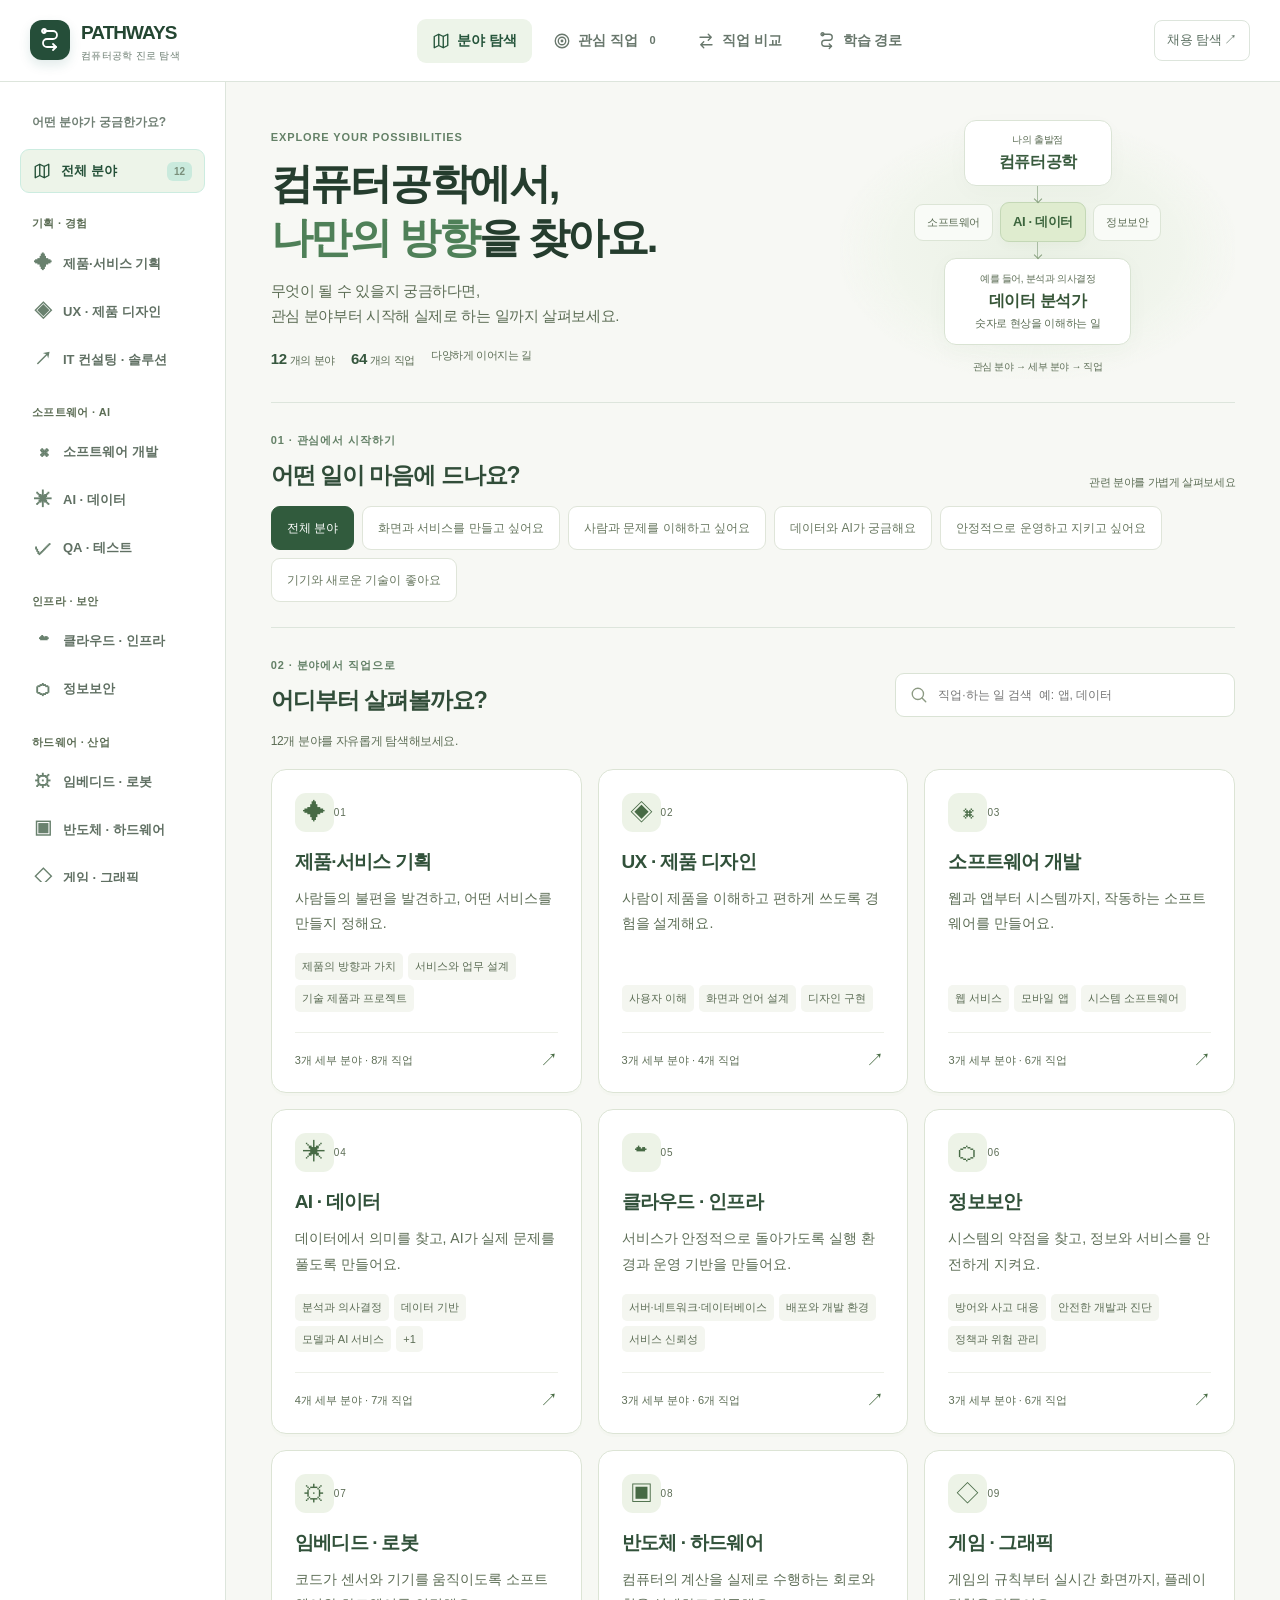
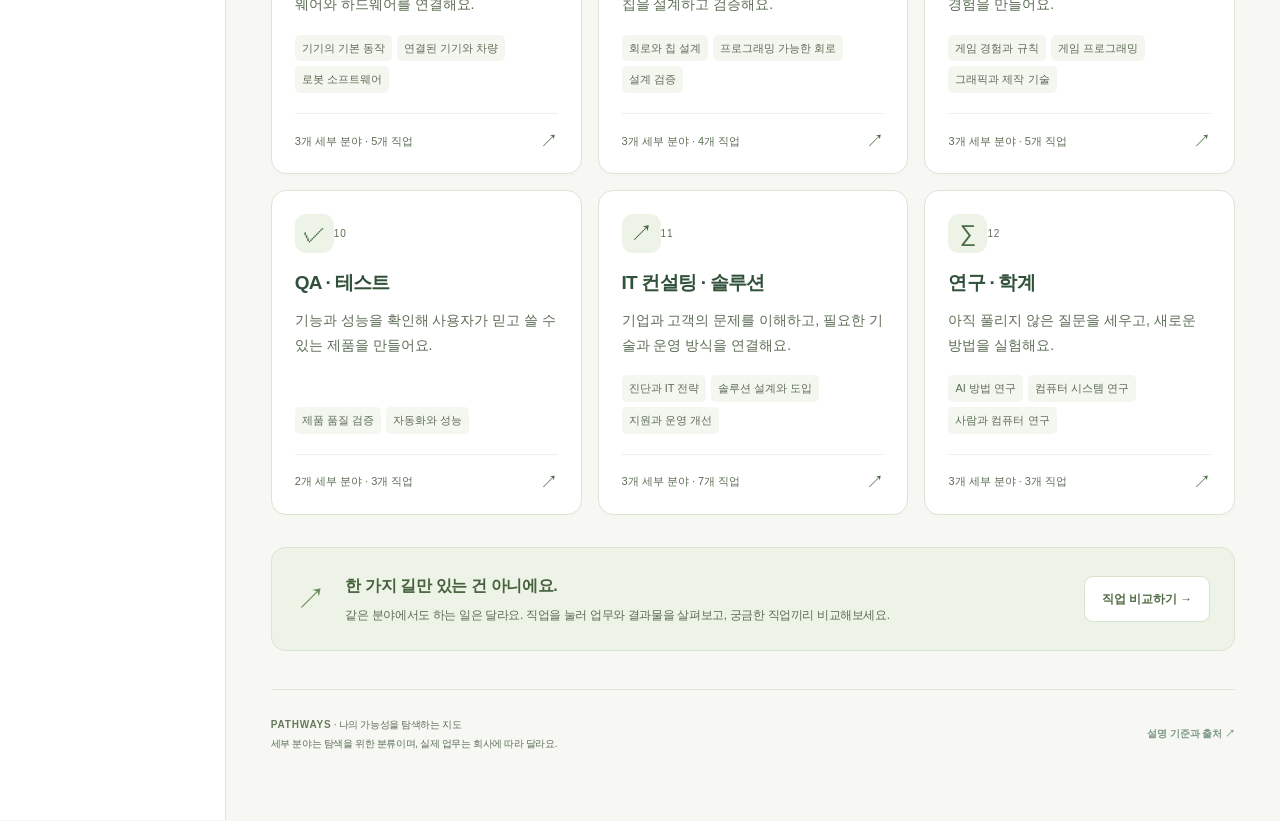
==== commit 75667641: "Redesign career roadmap around field and role exploration" ====
--- a/docs/cs-career-roadmap-v2.html
+++ b/docs/cs-career-roadmap-v2.html
@@ -5,9 +5,9 @@
   <meta name="viewport" content="width=device-width, initial-scale=1">
   <meta name="color-scheme" content="light">
   <meta name="description" content="컴퓨터공학에서 12개 분야·64개 실제 직무로 연결되는 인터랙티브 진로 지도. 직무별 업무·결과물·진입 경로와 학습 기록.">
-  <title>PATHWAYS — 컴퓨터공학에서 실제 직무까지</title>
+  <title>PATHWAYS — 나의 가능성을 탐색하는 진로 지도</title>
   <style>
-  :root { --ink:#202d39; --muted:#778496; --subtle:#9cabb8; --bg:#f6f8f8; --paper:#fff; --line:#e3e9ea; --teal:#167d76; --accent:#13ac93; --mint:#e4f7f0; --dark:#10292d; --shadow:0 8px 36px rgba(22,44,48,.055); --r:17px; --font:-apple-system,BlinkMacSystemFont,"Apple SD Gothic Neo","Pretendard","Noto Sans KR","Malgun Gothic",system-ui,sans-serif; }
+:root { --ink:#202d39; --muted:#778496; --subtle:#9cabb8; --bg:#f6f8f8; --paper:#fff; --line:#e3e9ea; --teal:#167d76; --accent:#13ac93; --mint:#e4f7f0; --dark:#10292d; --shadow:0 8px 36px rgba(22,44,48,.055); --r:17px; --font:-apple-system,BlinkMacSystemFont,"Apple SD Gothic Neo","Pretendard","Noto Sans KR","Malgun Gothic",system-ui,sans-serif; }
   [hidden]{display:none!important}
   *{box-sizing:border-box} html{scroll-behavior:smooth} body{margin:0;background:var(--bg);color:var(--ink);font:14px/1.65 var(--font);letter-spacing:-.025em} button,input,textarea{font:inherit}button{cursor:pointer} a{color:inherit;text-decoration:none} ::selection{background:#b9ecdd} 
   .sprite{position:absolute;width:0;height:0;overflow:hidden}.ico{width:18px;height:18px;stroke:currentColor;fill:none;stroke-width:1.8;stroke-linecap:round;stroke-linejoin:round;flex-shrink:0} .ico.s14{width:14px;height:14px}.ico.s20{width:20px;height:20px}.ico.s24{width:24px;height:24px}
@@ -45,6 +45,20 @@
 .job-fields.single-field .field-leaves:before{bottom:46px}
 .job-fields.single-field .leaf-copy strong{font-size:13px}
 @media(max-width:820px){.job-fields.single-field .field-leaves{display:block}.job-fields.single-field .job-leaf{min-height:56px}.job-fields.single-field .field-leaves:before{bottom:35px}}
+
+/* Career explorer — governed by plans/CAREER-EXPLORER-SPEC.md */
+:root{--ink:#243d33;--muted:#65786d;--bg:#f7f8f4;--line:#dde5dc;--teal:#28664b;--mint:#edf4e9;--dark:#1c4130;--font:-apple-system,BlinkMacSystemFont,'Apple SD Gothic Neo','Malgun Gothic',sans-serif}
+body{font-size:15px;line-height:1.7;background:var(--bg);letter-spacing:-.025em}button,a,input,summary{touch-action:manipulation}button:focus-visible,a:focus-visible,input:focus-visible,summary:focus-visible{outline:3px solid #4f8c69;outline-offset:4px}button,a{-webkit-tap-highlight-color:transparent}button{color:inherit}.topbar{height:82px;padding:0 30px;background:#fff;box-shadow:none;border-bottom:1px solid var(--line);gap:20px}.brandmark{background:#254e39;color:#fff;border-radius:12px;width:40px;height:40px}.brand-name{color:#244632;font-size:19px;font-weight:850;letter-spacing:-.05em;display:block}.brand-sub{color:#6d7e72;font-size:10px;display:block;letter-spacing:.03em}.main-tabs{gap:6px}.tab{font-size:14px;border-radius:9px;padding:0 15px;gap:7px;height:44px;color:#68776c}.tab.active{color:#24543a;background:#edf4e9}.nav-number{font-size:11px;background:#fff8;border-radius:5px;padding:0 5px}.jobs-link{font-size:13px;white-space:nowrap;color:#5d7163;border:1px solid var(--line);border-radius:8px;padding:8px 12px}.shell{grid-template-columns:226px minmax(0,1fr);min-height:calc(100vh - 82px)}.workspace{max-width:1400px;padding:38px clamp(24px,3.5vw,56px) 64px}.sidebar{padding:30px 16px;background:#fff}.sidebar-inner{top:106px;max-height:calc(100vh - 130px);scrollbar-width:thin}.side-heading{font-size:12px;color:#718075;font-weight:650;letter-spacing:0;margin-bottom:17px}.side-group{font-size:11px;letter-spacing:.03em;color:#829084;margin:21px 12px 8px}.side-item{min-height:43px;padding:10px 12px;margin:3px 0;border-radius:9px;font-size:13px;gap:10px;color:#607063}.side-item.active{background:#edf4e9;color:#234f37;font-weight:750}.side-symbol{width:20px;font-size:18px;color:#69816e}.side-progress{background:transparent;color:#7a8f7b}.side-guide{margin:30px 6px 21px;border-top:1px solid var(--line);padding-top:20px;font-size:12px;color:#748275}.side-guide b{color:#395845;font-size:13px}.side-guide p{margin:8px 0 13px}.sidebar-tools{padding:0 5px;display:flex;gap:14px}.utility-btn{font-size:11px;color:#697f6f}.eyebrow,.section-kicker{font-size:11px;color:#648167;font-weight:750;letter-spacing:.08em}.explore-hero{display:grid;grid-template-columns:1.15fr .85fr;gap:40px;align-items:center;padding:18px 0 38px;border-bottom:1px solid var(--line)}.explore-hero h1{font-size:clamp(30px,3.4vw,48px);line-height:1.35;letter-spacing:-.055em;font-weight:800;margin:15px 0 17px;color:#253d2e}.explore-hero h1 em{color:#4f8058;font-style:normal}.explore-hero-copy>p{font-size:15px;line-height:1.8;color:#728072}.hero-facts{display:flex;gap:16px;flex-wrap:wrap;margin-top:24px;color:#778574;font-size:11px}.hero-facts b{color:#36573e;font-size:15px;margin-right:3px}.journey-visual{position:relative;display:flex;align-items:center;flex-direction:column;background:radial-gradient(ellipse,#eaf1e5 0%,#f1f5ed 52%,transparent 72%);padding:10px 8px 4px;min-width:0}.journey-root{text-align:center;border:1px solid #dbe4d6;background:#fff;padding:10px 34px;border-radius:12px;box-shadow:0 6px 25px #23452f06}.journey-root span{display:block;color:#82917e;font-size:10px}.journey-root b{font-size:16px;color:#395b3e}.journey-line{width:1px;height:22px;background:#a9bca3;position:relative}.journey-line:after{content:'';width:5px;height:5px;border-right:1px solid #88a07e;border-bottom:1px solid #88a07e;position:absolute;bottom:0;left:-2px;transform:rotate(45deg)}.journey-options{display:flex;gap:7px;align-items:center;white-space:nowrap}.journey-options>span{border:1px solid #dce5d6;border-radius:9px;font-size:11px;padding:8px 12px;background:#f9fbf7;color:#8c9985}.journey-options>span.chosen{background:#dfeccf;color:#3b643c;border-color:#c4d8b6;font-size:13px;font-weight:750;box-shadow:0 4px 10px #38582608}.journey-destination{background:#fff;border:1px solid #d9e3d3;border-radius:12px;padding:11px 30px;box-shadow:0 5px 22px #40553208;text-align:center}.journey-destination small{color:#7b8d72;font-size:10px;display:block}.journey-destination b{font-size:16px;display:block;color:#365537}.journey-destination>span{font-size:11px;color:#83917c;display:block}.journey-caption{font-size:10px;color:#8b9784;margin-top:13px}.interest-section{margin:32px 0 35px}.section-heading{display:flex;align-items:end;justify-content:space-between;gap:20px;margin-bottom:18px}.section-heading h2{font-size:23px;letter-spacing:-.045em;line-height:1.5;margin:6px 0 0;font-weight:750;color:#314d39}.soft-note{font-size:11px;color:#8a9585}.interest-list{display:flex;gap:8px;flex-wrap:wrap}.interest-chip{border:1px solid #dfe5d9;background:#fff;color:#67775f;border-radius:9px;padding:10px 15px;font-size:12px;min-height:44px;transition:background .16s,transform .16s}.interest-chip:hover{background:#eef3e8;transform:translateY(-1px)}.interest-chip.active{background:#315b3d;border-color:#315b3d;color:#fff}.browse-section{padding-top:28px;border-top:1px solid var(--line)}.explorer-search{display:flex;align-items:center;gap:8px;background:#fff;border:1px solid #dae3d5;border-radius:9px;padding:0 14px;height:44px;color:#8c9a83;max-width:340px;width:42%}.explorer-search input{border:0;outline:0;background:transparent;font-size:12px;min-width:0;width:100%;color:#344e38}.explorer-search:focus-within{border-color:#728e65;box-shadow:0 0 0 3px #d8e6ce}.explorer-search input:focus-visible{outline:0}.result-status{font-size:12px;color:#7c8c73;margin:0 0 17px}.explore-grid{display:grid;grid-template-columns:repeat(3,minmax(0,1fr));gap:16px}.explore-card{display:flex;flex-direction:column;text-align:left;border:1px solid #dce4d5;border-radius:15px;background:#fff;padding:23px 23px 17px;min-width:0;transition:transform .18s,border-color .18s,box-shadow .18s;box-shadow:0 3px 0 #dfe6d61f}.explore-card:hover{transform:translateY(-4px);border-color:#90ab82;box-shadow:0 9px 25px #4f664411}.field-topline{display:flex;justify-content:space-between;align-items:center;margin-bottom:14px}.field-icon{width:39px;height:39px;display:flex;align-items:center;justify-content:center;font-size:23px;color:#476a45;background:#edf3e7;border-radius:11px}.field-index{font-size:10px;letter-spacing:.08em;color:#a6b09c}.explore-card h3{font-size:19px;color:#31513a;font-weight:750;letter-spacing:-.04em;margin:0 0 8px}.explore-card>p{font-size:13px;line-height:1.8;color:#7a8771;margin:0 0 17px;min-height:47px}.subfield-preview{display:flex;flex-wrap:wrap;gap:5px;margin-top:auto;margin-bottom:20px}.subfield-preview>span{font-size:10px;background:#f4f6f0;color:#7e8c73;border-radius:5px;padding:4px 7px}.field-card-bottom{border-top:1px solid #edf0e8;padding-top:12px;display:flex;align-items:center;justify-content:space-between;width:100%;color:#8a987d;font-size:10px;gap:8px}.round-arrow{font-size:18px;color:#486c44}.explore-tip{display:flex;align-items:center;gap:20px;border:1px solid #dce5d4;border-radius:14px;background:#edf3e6;padding:24px;margin-top:32px}.tip-symbol{font-size:30px;color:#6e8b5d}.explore-tip h2{font-size:16px;margin:0 0 6px;color:#45623c}.explore-tip p{font-size:12px;color:#7c8c6d;margin:0}.explore-tip>.btn{white-space:nowrap;margin-left:auto;font-size:12px}.text-action{font-size:12px;font-weight:650;color:#426d45;border:0;background:transparent;padding:5px 0;text-align:left}.footer{font-size:10px;color:#8c9980;line-height:1.9;border-top:1px solid #e0e6d9;padding-top:22px;margin-top:38px}.footer b{color:#657a58;letter-spacing:.08em}.btn{min-height:44px;border-radius:9px;font-size:13px}.btn.primary{background:#315f41;border-color:#315f41;color:#fff}.btn.secondary{background:#eaf1e3;color:#42663a;border-color:#d7e3ce}.btn.outline{background:#fff;border-color:#d8e2d0;color:#526c47}.btn.small{font-size:12px}.job-breadcrumbs{font-size:12px;margin:0 0 23px;color:#7d8c74}.crumb-btn{font-size:12px;min-height:30px;color:#57734c}.field-intro{display:grid;grid-template-columns:1fr 270px;gap:30px;align-items:center;padding:26px 30px;background:#edf3e7;border-radius:16px;border:1px solid #dce6d4}.field-intro h1{font-size:36px;letter-spacing:-.05em;line-height:1.35;margin:9px 0 12px;color:#315236}.field-intro p{font-size:15px;color:#6d8162;max-width:550px}.field-meta{font-size:12px;color:#778b69;margin-top:18px}.field-meta span{margin:0 9px}.field-question{display:flex;flex-direction:column;align-items:start;border-left:1px solid #d5e1cb;padding-left:26px;gap:9px}.field-question>.field-icon{background:#dfeace}.field-question>span:not(.field-icon){font-size:10px;color:#859675}.field-question b{font-size:17px;line-height:1.7;font-weight:600;color:#5b7950}.subfield-heading{margin-top:36px;margin-bottom:18px}.subfield-tabs{display:flex;gap:8px;flex-wrap:wrap;border-bottom:1px solid var(--line);padding-bottom:23px;margin-bottom:26px}.subfield-tab{min-height:44px;padding:9px 15px;border:1px solid #dbe4d3;background:#fff;border-radius:9px;font-size:13px;color:#6a7e5f}.subfield-tab.active{background:#315b3d;border-color:#315b3d;color:#fff}.subfield-tab span{font-size:10px;opacity:.65;margin-left:5px}.subfield-section{margin-bottom:34px}.subfield-description{display:flex;gap:14px;align-items:center;margin-bottom:16px}.subfield-description h2{font-size:20px;letter-spacing:-.035em;margin:0 0 4px;color:#3c5837}.subfield-description p{font-size:13px;color:#7f8d75;margin:0}.subfield-number{font-size:12px;width:35px;height:35px;display:flex;align-items:center;justify-content:center;flex-shrink:0;border:1px solid #dce5d3;border-radius:50%;color:#7e9570;background:#f3f6ed}.subfield-count{margin-left:auto;white-space:nowrap;font-size:11px;color:#92a084}.role-card-grid{display:grid;grid-template-columns:repeat(2,minmax(0,1fr));gap:16px}.explore-role{padding:20px 23px 16px;border:1px solid #dce4d4;background:#fff;border-radius:14px;min-width:0;display:flex;flex-direction:column}.role-card-top{display:flex;align-items:center;justify-content:space-between;gap:8px;min-height:34px}.role-category{font-size:10px;color:#8a9b7b;letter-spacing:.03em}.save-role{width:40px;height:40px;background:transparent;border:0;font-size:25px;color:#a6b39a;margin:-7px -6px -2px 0}.save-role.is-saved{color:#4f7c3c}.explore-role h3{font-size:20px;line-height:1.5;color:#365831;letter-spacing:-.04em;margin:9px 0 8px}.explore-role h3 a:hover{color:#659242;text-decoration:underline;text-underline-offset:5px}.role-one-line{font-size:14px;line-height:1.85;color:#7b8c70;margin:0 0 20px}.role-snippet{margin:auto 0 18px;background:#f6f8f1;border-radius:9px;padding:12px 14px;font-size:12px}.role-snippet>div{display:grid;grid-template-columns:47px minmax(0,1fr);gap:10px;margin:5px 0}.role-snippet dt{color:#94a087;font-size:10px;padding-top:2px}.role-snippet dd{color:#687e5b;margin:0}.role-card-bottom{display:flex;align-items:center;justify-content:space-between;border-top:1px solid #edf1e6;padding-top:11px;gap:8px}.compare-card{border:1px solid #e2e8da;padding:7px 10px;border-radius:7px;background:#fff;color:#879b74;font-size:11px;min-height:37px}.compare-card.is-compared{color:#4d7440;background:#edf4e4;border-color:#cfdcbe}.related-fields{border-top:1px solid var(--line);margin-top:36px;padding-top:26px}.related-fields h2{font-size:19px;margin:0 0 6px}.related-fields p{font-size:13px;color:#809273;margin:0 0 17px}.related-fields>div{display:flex;gap:9px;flex-wrap:wrap}.related-field{display:flex;gap:12px;align-items:center;background:#fff;border:1px solid #dfe7d5;border-radius:10px;padding:13px 18px;color:#698553;font-size:13px}.related-field>span{font-size:19px}.taxonomy-note{font-size:11px;color:#909d82;margin:25px 0 15px}.explorer-dock{position:sticky;bottom:20px;z-index:25;display:flex;justify-content:space-between;gap:20px;align-items:center;margin:26px auto 0;background:#fff;border:1px solid #d4e0c7;border-radius:13px;padding:13px 18px;box-shadow:0 10px 35px #1d3c2815;max-width:600px;color:#6b825c;font-size:13px}.explorer-dock small{display:block;color:#97a389;font-size:10px}.saved-heading h1{font-size:36px;letter-spacing:-.055em;line-height:1.4;margin:12px 0}.saved-heading>p{font-size:15px;color:#7e8e73;margin:12px 0 30px}.empty-state{padding:60px 24px;text-align:center;border:1px dashed #cddabd;background:#f1f5e9;border-radius:16px;color:#7b9269}.empty-state h2,.empty-state h3{font-size:22px;color:#4e713e;margin:12px 0}.empty-state p{font-size:14px}.empty-star{font-size:38px;color:#85a56d}.career-hero{padding:25px 0 32px;margin-bottom:25px;border-bottom:1px solid #dce5d4}.career-hero h1{font-size:39px;line-height:1.4;letter-spacing:-.05em;color:#33542e;margin:9px 0}.job-en{font-size:13px;color:#93a282;margin:3px 0 20px}.career-summary{font-size:20px;color:#6a875a;line-height:1.65;margin:0 0 25px;max-width:800px}.job-actions{gap:10px;align-items:center}.job-actions .text-action{margin-left:5px}.job-detail-layout{display:grid;grid-template-columns:minmax(0,1fr) 280px;gap:24px}.job-main{display:flex;flex-direction:column;gap:20px}.job-section{border:1px solid #e0e7d7;border-radius:14px;padding:25px 28px;box-shadow:none}.job-section h2{font-size:23px;letter-spacing:-.04em;margin:8px 0 22px;color:#436139}.job-section>p:not(.role-note){font-size:14px;color:#80936e}.work-item{font-size:15px;padding:16px 0;gap:16px;color:#5f7a51;border-bottom:1px solid #edf1e6}.work-no{color:#a1b08e;font-size:11px}.role-note{font-size:11px;line-height:1.8;color:#94a287;margin-top:17px}.output-grid{gap:12px}.output-card{font-size:16px;padding:20px 18px;background:#f2f6e9;color:#557c3b;border:1px solid #e5ecdc;border-radius:10px}.output-card small{font-size:10px;color:#93a47d;display:block;margin-bottom:6px;letter-spacing:0}.role-neighbor-list{display:grid;gap:10px}.role-neighbor-list>a{display:block;border:1px solid #e0e9d3;border-radius:10px;padding:15px 18px}.role-neighbor-list b{font-size:15px;color:#5a7d43;display:flex;justify-content:space-between}.role-neighbor-list p{font-size:13px;color:#899e74;line-height:1.8;margin:6px 0 0}.mini-case{background:#eef5e4;border-left:3px solid #93b06f;padding:17px 20px;font-size:15px;color:#698a4e;margin-top:0}.mini-case small{font-size:10px;color:#9cae86;display:block;margin-bottom:6px}.job-rail{position:static;display:flex;flex-direction:column;gap:20px;align-self:start}.rail-section{border:1px solid #e1e8d8;padding:22px;border-radius:13px;box-shadow:none}.rail-section h3{font-size:15px;color:#67824f;margin:0 0 15px}.skill-tag{font-size:11px;background:#f0f5e6;color:#79985a;border-color:#e4ebda}.entry-disclosure{border-top:1px solid #e4ecd8;margin-top:22px;padding-top:18px;font-size:12px;color:#8fa277}.entry-disclosure summary{cursor:pointer;font-size:12px;color:#658148;min-height:30px}.related-role{font-size:12px;line-height:1.6;min-height:39px;color:#7c9661}.source-link{font-size:12px;color:#5f8250;line-height:1.7;overflow-wrap:anywhere}.source-link>span{font-size:10px;color:#9bad88}.official-note,.source-meta{font-size:10px;color:#92a67d;line-height:1.8}.cross-fields{display:grid;gap:8px;margin-top:16px}.compare-table{font-size:13px}.compare-table th,.compare-table td{font-size:13px;line-height:1.8;min-width:190px}.compare-table th:first-child{min-width:90px}.compare-table-wrap{max-width:100%;overflow-x:auto}.hero-title{color:#395b31;font-size:36px}.hero-title em{color:#719750}.hero-desc{font-size:15px;color:#80936e}.compare-search-wrap{flex-wrap:wrap}.compare-search-wrap select{max-width:100%;min-height:44px}.compare-head{margin-top:15px}.job-section,.explore-role,.explore-card{overflow-wrap:anywhere}
+@media(min-width:1600px){.workspace{padding-top:44px}.explore-hero{gap:80px}.explore-card{padding:26px 27px 18px}}
+@media(max-width:1200px){.shell{grid-template-columns:196px minmax(0,1fr)}.workspace{padding:28px 26px 55px}.topbar{padding:0 22px}.tab{padding:0 10px;font-size:12px}.side-item{padding:9px 7px;font-size:12px}.side-group{margin-left:7px}.explore-grid{grid-template-columns:repeat(2,minmax(0,1fr))}.explore-hero{gap:20px}.explore-hero h1{font-size:34px}.journey-options>span{padding:7px 9px;font-size:9px}.field-intro{grid-template-columns:1fr 220px;padding:24px}.field-question{padding-left:20px}.field-question b{font-size:15px}.job-detail-layout{grid-template-columns:1fr}.job-rail{display:grid;grid-template-columns:repeat(2,minmax(0,1fr))}.job-rail .rail-section:last-child{grid-column:1/-1}.job-rail .rail-section{margin:0}}
+@media(max-width:950px){.brand-sub{font-size:9px}.topbar{gap:12px}.tab .ico{display:none}.jobs-link{font-size:11px;padding:7px 9px}.shell{grid-template-columns:178px minmax(0,1fr)}.sidebar{padding:23px 9px}.workspace{padding:26px 22px 50px}.explore-hero{grid-template-columns:1fr}.journey-visual{display:none}.explore-hero h1{font-size:38px}.field-intro{grid-template-columns:1fr}.field-question{display:none}.role-card-grid{grid-template-columns:1fr}.browse-heading{align-items:start;flex-direction:column}.explorer-search{width:100%;max-width:none}.soft-note{display:none}.explore-tip{align-items:start;flex-wrap:wrap}.explore-tip>.btn{margin:0 0 0 44px}.explore-card{padding:20px}.explore-card>p{min-height:0}}
+@media(max-width:720px){.shell{display:block}.sidebar{display:none}.topbar{height:auto;min-height:105px;display:grid;grid-template-columns:1fr auto;gap:9px;padding:14px 18px 0;position:sticky;top:0}.brand{gap:8px}.brandmark{width:31px;height:31px;border-radius:9px}.brand-name{font-size:17px}.brand-sub{font-size:9px}.jobs-link{grid-column:2;grid-row:1;font-size:11px}.main-tabs{grid-row:2;grid-column:1/-1;display:grid;grid-template-columns:repeat(4,1fr);width:100%;height:43px;gap:2px;margin:0}.tab{font-size:12px;padding:0 5px;height:43px;justify-content:center;border-radius:7px 7px 0 0;white-space:nowrap}.nav-number{font-size:9px}.workspace{padding:25px 20px 45px}.explore-hero{padding:9px 0 26px}.explore-hero h1{font-size:34px;margin-top:11px}.explore-hero-copy>p{font-size:14px}.hero-facts{font-size:10px;gap:13px;margin-top:21px}.hero-facts b{font-size:14px}.interest-section{margin:25px 0 28px}.section-heading{margin-bottom:15px}.section-heading h2{font-size:22px}.section-kicker{font-size:10px;letter-spacing:.04em}.interest-list{gap:7px}.interest-chip{font-size:11px;padding:10px 12px;min-height:43px}.browse-section{padding-top:25px}.explore-grid{grid-template-columns:1fr;gap:13px}.explore-card{padding:20px 22px 15px;border-radius:13px}.field-topline{margin-bottom:12px}.explore-card h3{font-size:21px}.explore-card>p{font-size:14px;margin-bottom:15px}.subfield-preview>span{font-size:11px}.subfield-preview{margin-bottom:16px}.field-card-bottom{font-size:11px}.field-icon{width:35px;height:35px;font-size:22px}.explore-tip{padding:20px;gap:12px}.explore-tip h2{font-size:16px}.explore-tip p{font-size:12px}.tip-symbol{display:none}.explore-tip>.btn{margin:4px 0 0}.footer{font-size:10px;gap:12px}.field-intro{padding:23px 22px}.field-intro h1{font-size:30px}.field-intro p{font-size:14px}.subfield-heading{margin-top:27px}.subfield-tab{padding:9px 12px;font-size:12px}.subfield-tabs{gap:7px;margin-bottom:24px;padding-bottom:19px}.subfield-description{gap:10px;align-items:start}.subfield-description h2{font-size:19px}.subfield-description p{font-size:12px}.subfield-number{width:28px;height:28px;font-size:10px;margin-top:2px}.subfield-count{display:none}.explore-role{padding:18px 20px 15px}.explore-role h3{font-size:21px}.role-one-line{font-size:14px}.role-snippet{font-size:12px}.role-card-grid{grid-template-columns:1fr}.related-field{font-size:12px;padding:11px 13px}.explorer-dock{bottom:12px;padding:12px;gap:12px;font-size:12px}.explorer-dock .btn{font-size:11px;padding:9px 12px;white-space:nowrap}.saved-heading h1{font-size:29px}.saved-heading p{font-size:14px}.empty-state{padding:40px 20px}.career-hero{padding:14px 0 25px}.career-hero h1{font-size:30px}.career-summary{font-size:18px}.job-actions{gap:8px}.job-actions>.btn{font-size:12px}.job-actions .text-action{flex-basis:100%;margin:4px 0 0}.job-section{padding:22px 20px}.job-section h2{font-size:22px;margin-bottom:15px}.work-item{font-size:14px;gap:12px}.output-grid{grid-template-columns:1fr}.output-card{font-size:16px;padding:18px}.job-rail{display:flex}.job-detail-layout{gap:20px}.compare-table{min-width:550px}.compare-head .hero-title{font-size:30px}.comparison-hint{font-size:12px}.path-heading{flex-wrap:wrap}.path-hero{padding:22px}.path-hero h1{font-size:27px}.job-breadcrumbs{font-size:11px;margin-bottom:15px}.crumb-btn{font-size:11px}}
+@media(prefers-reduced-motion:reduce){.explore-card,.interest-chip{transition:none}.explore-card:hover,.interest-chip:hover{transform:none}}
+/* Reading contrast and tighter introduction, checked against the light surfaces. */
+.explore-hero-copy>p,.hero-facts,.soft-note,.result-status,.explore-card>p,.subfield-preview>span,.field-card-bottom,.side-group,.side-guide,.field-index,.journey-root span,.journey-options>span,.journey-destination small,.journey-destination>span,.journey-caption,.field-intro p,.field-meta,.field-question>span:not(.field-icon),.subfield-description p,.subfield-count,.role-category,.role-one-line,.role-snippet dt,.role-snippet dd,.compare-card,.related-fields p,.taxonomy-note,.explorer-dock small,.saved-heading>p,.role-note,.job-en,.role-neighbor-list p,.mini-case small,.job-section>p:not(.role-note),.official-note,.source-meta,.source-link>span,.entry-disclosure,.footer,.explore-tip p{color:#5c6d55}
+.explore-hero{padding:0 0 23px;gap:35px}.explore-hero h1{font-size:42px;margin:10px 0 12px;line-height:1.3}.explore-hero-copy>p{margin:0;line-height:1.7}.hero-facts{margin-top:17px}.journey-line{height:16px}.journey-visual{padding-top:0}.interest-section{margin:23px 0 25px}.section-heading{margin-bottom:14px}.browse-section{padding-top:23px}.interest-chip{font-size:12px}.explore-card>p{font-size:14px}.role-category{font-size:11px}.role-snippet{font-size:13px}.field-card-bottom,.subfield-preview>span{font-size:11px}.save-role{color:#6b855d}.role-card-bottom .text-action{min-height:40px;display:flex;align-items:center}.compare-card{min-height:40px}.related-role{min-height:44px}.journey-options>span.chosen{color:#3b643c}.interest-chip.active,.subfield-tab.active{color:white}.footer .text-action{min-height:44px}
+@media(max-width:950px){.explore-hero h1{font-size:36px}.explore-hero{gap:0}}
+@media(max-width:720px){.explore-hero{padding:5px 0 23px}.explore-hero h1{font-size:33px}.interest-section{margin:23px 0}.interest-chip{font-size:11px}.field-card-bottom{font-size:11px}}
 
 </style>
 </head>
@@ -179,8 +193,70 @@
 
 const ROLES=[{"id":"service-planner","track":"product","name":"서비스 기획자","en":"Service Planner","summary":"사용자가 어떤 순서와 규칙으로 서비스를 이용할지 설계해요.","work":["사용자 흐름과 화면 동작 정의","가입·결제·취소 등 서비스 정책 정리","개발·디자인·QA와 요구사항 조율"],"outputs":["기능·정책 명세","화면 흐름도"],"skills":["요구사항","Figma","API 이해","문서화"],"route":["사용자 문제와 업무 흐름","기능·정책·예외 상황 정의","화면 설계와 개발 전달","사용성 검증과 개선"],"portfolio":"예약 서비스의 정상·취소·실패 흐름과 수용 기준을 담은 기획서","entry":"start","entrynote":"서비스 기획 인턴·주니어 공고의 담당 기능과 포트폴리오 요구를 확인하세요.","related":["product-manager","business-analyst","product-designer"],"sources":["naver","sds"],"kind":"plan","cross":[]},{"id":"product-manager","track":"product","name":"제품 매니저 · PM","en":"Product Manager","summary":"무엇을 왜 먼저 만들지 결정하고 제품 성과를 살펴봐요.","work":["고객 문제와 시장 가설 정리","제품 목표와 기능 우선순위 결정","출시 이후 지표를 분석하고 방향 조정"],"outputs":["PRD·제품 로드맵","성과·실험 보고서"],"skills":["문제 정의","우선순위","SQL·지표","협업"],"route":["고객 문제와 가치 가설","제품 지표와 데이터 분석","PRD·MVP·우선순위 결정","출시·실험·제품 개선"],"portfolio":"실제 사용자 피드백을 반영한 MVP 기획과 성과 측정안","entry":"experience","entrynote":"APM·제품기획 인턴과 경력 PM을 구분하세요. 제품 성과 경험을 요구하는 공고인지 확인해야 해요.","related":["service-planner","product-owner","ai-pm","project-manager"],"sources":["toss-po","naver"],"kind":"plan","cross":[]},{"id":"product-owner","track":"product","name":"프로덕트 오너 · PO","en":"Product Owner","summary":"팀이 만들어야 할 제품 가치와 우선순위를 구체화해요.","work":["제품 목표와 백로그 우선순위 관리","기능의 수용 기준과 범위 협의","이해관계자 의견을 조율하고 결과 확인"],"outputs":["제품 백로그","우선순위·의사결정 기록"],"skills":["제품 전략","백로그","수용 기준","지표"],"route":["제품 가치와 목표 설정","백로그와 사용자 스토리","우선순위·수용 기준 합의","기능 출시와 결과 검토"],"portfolio":"우선순위 변경의 근거가 드러나는 백로그와 제품 개선 사례","entry":"experience","entrynote":"PO의 권한·책임은 회사마다 다릅니다. 국내에서는 제품 PM과 업무가 겹치는 경우도 있으므로 공고를 비교하세요.","related":["product-manager","technical-product","service-planner"],"sources":["toss-po","toss-platform"],"kind":"plan","cross":[]},{"id":"project-manager","track":"product","name":"IT 프로젝트 매니저","en":"Project Manager","summary":"정해진 범위의 프로젝트를 일정·비용·품질 안에서 마치도록 관리해요.","work":["일정·자원·의존성 계획","이슈·변경 요청·위험 관리","진행 상황 공유와 납품·인수 조율"],"outputs":["WBS·일정표","리스크·이슈 목록"],"skills":["프로젝트 관리","일정·범위","커뮤니케이션","품질 관리"],"route":["범위·이해관계자 정리","작업 분해·일정·의존성","변경·위험·품질 관리","검수·회고·인수인계"],"portfolio":"팀 프로젝트의 일정 변경과 위험 대응을 기록한 수행 보고서","entry":"experience","entrynote":"PMO 지원·프로젝트 코디네이터와 총괄 PM을 구분하세요. 총괄 책임 직무의 수행 경험 요건을 확인하세요.","related":["technical-program","product-manager","it-consultant"],"sources":["sds-pm"],"kind":"plan","cross":[]},{"id":"technical-product","track":"product","name":"기술 제품 매니저 · PO","en":"Technical Product Manager / Owner","summary":"API·플랫폼 같은 기술 제품의 사용자와 개발팀 사이를 연결해요.","work":["개발자·기업 고객의 요구 분석","API와 플랫폼 기능의 우선순위 결정","기술 제약·이용 지표를 제품 계획에 반영"],"outputs":["플랫폼 PRD","API 제품 로드맵"],"skills":["API·시스템 이해","제품 전략","개발자 경험","지표"],"route":["API·플랫폼 사용자 이해","기술 제약과 요구사항","제품 로드맵·호환성 정책","이용률·품질 지표 검증"],"portfolio":"개발자용 API 서비스의 요구사항·버전 정책·측정안을 담은 PRD","entry":"experience","entrynote":"제품 의사결정과 기술 이해가 함께 필요한지 확인하세요. Technical Program Manager와 다른 직무입니다.","related":["product-owner","technical-program","backend","solution-architect"],"sources":["toss-platform","toss-ai"],"kind":"plan","cross":["software","cloud"]},{"id":"technical-program","track":"product","name":"기술 프로그램 매니저 · TPM","en":"Technical Program Manager","summary":"여러 기술 팀이 함께 진행하는 과제의 의존성과 실행을 조율해요.","work":["여러 팀의 기술 의존성·위험 정리","공통 일정과 의사결정 과정 조율","기술 과제 진행·품질·출시 준비 관리"],"outputs":["프로그램 실행 계획","의존성·리스크 지도"],"skills":["시스템 이해","기술 소통","프로그램 관리","리스크"],"route":["시스템 구조와 팀 경계","기술 의존성·위험 파악","통합 일정·의사결정 체계","진행 관리·출시 준비 검토"],"portfolio":"여러 서비스의 전환 계획과 장애·롤백 대응을 포함한 실행 문서","entry":"experience","entrynote":"기술 프로젝트 경험과 범위를 확인하세요. TPM이라는 약어만으로 기술 제품 PM인지 프로그램 PM인지 판단하지 마세요.","related":["project-manager","technical-product","sre"],"sources":["amazon-tech","toss"],"kind":"plan","cross":["cloud"]},{"id":"business-analyst","track":"product","name":"IT 비즈니스 분석가 · BA","en":"IT Business Analyst","summary":"현업의 업무 문제를 시스템 요구사항으로 바꿔요.","work":["현재 업무 흐름과 불편 조사","업무 규칙·데이터·시스템 요구 분석","현업과 개발팀의 요구 차이 조율"],"outputs":["AS-IS / TO-BE","요구사항 명세"],"skills":["업무 분석","모델링","SQL","이해관계자 인터뷰"],"route":["산업·현업 업무 이해","AS-IS·TO-BE 모델링","데이터·요구사항 명세","현업 검증과 수용 테스트"],"portfolio":"동아리 회계 업무의 현행·개선 프로세스와 시스템 요구사항","entry":"start","entrynote":"IT BA와 데이터·사업 성과 분석 BA는 같은 이름을 쓸 수 있어요. 담당업무가 요구분석인지 지표분석인지 먼저 확인하세요.","related":["service-planner","it-consultant","data-analyst","erp-consultant"],"sources":["bls-analyst","lg-consult"],"kind":"plan","cross":[]},{"id":"ai-pm","track":"product","name":"AI 서비스·제품 기획자","en":"AI Product Manager / Planner","summary":"AI가 필요한 문제와 제품 품질 기준을 함께 설계해요.","work":["AI 적용 범위와 사용자 경험 정의","데이터·오류·비용·안전 요구사항 정리","AI 기능의 평가 기준과 개선 계획 수립"],"outputs":["AI 기능 PRD","평가·위험 관리 계획"],"skills":["AI·RAG 이해","제품 기획","평가 설계","데이터 이해"],"route":["문제와 AI 적용 적합성","데이터·모델 한계 이해","AI 기능·실패 대응 기획","품질·비용·안전 평가"],"portfolio":"문서 검색 AI의 오답·출처·응답시간 기준까지 정의한 기획서","entry":"experience","entrynote":"AI 기획 인턴과 책임 PM의 요구 수준을 구분하세요. 모델 연구 직무와 같지 않습니다.","related":["ai-app","product-manager","technical-product"],"sources":["toss-ai","naver"],"kind":"plan","cross":["ai"]},{"id":"product-designer","track":"ux","name":"프로덕트 디자이너","en":"Product Designer / UX·UI Designer","summary":"문제 발견부터 화면과 상호작용까지 제품 경험을 설계해요.","work":["사용자 흐름과 정보구조 설계","UI·인터랙션·컴포넌트 제작","사용성 검증과 개발 전달"],"outputs":["프로토타입","디자인 시스템·UX 사례"],"skills":["Figma","정보구조","인터랙션","접근성"],"route":["사용자 문제·정보구조","UI·인터랙션 설계","디자인 시스템·접근성","사용성 검증·개발 전달"],"portfolio":"예약 과정의 이탈 문제를 개선한 UX 리디자인 사례","entry":"start","entrynote":"화면의 완성도와 문제 해결 과정을 함께 보여주세요. 주니어·인턴 포트폴리오 과제를 확인하세요.","related":["ux-researcher","service-planner","frontend"],"sources":["toss","bls-web"],"kind":"plan","cross":[]},{"id":"ux-researcher","track":"ux","name":"UX 리서처","en":"UX Researcher","summary":"사용자의 행동과 필요를 조사해 제품 의사결정을 도와요.","work":["리서치 질문·방법·참여자 계획","인터뷰·관찰·사용성 테스트","결과 분석과 제품 개선 제안"],"outputs":["리서치 계획·보고서","사용성 인사이트"],"skills":["정성·정량 조사","인터뷰","통계 기초","분석"],"route":["리서치 질문·연구 윤리","인터뷰·관찰·설문 설계","사용성 테스트·분석","인사이트·의사결정 연결"],"portfolio":"같은 서비스에 대한 인터뷰와 사용성 테스트를 결합한 보고서","entry":"start","entrynote":"전담 리서처인지 디자이너 겸임인지 확인하세요. 인턴·리서치 어시스턴트도 탐색할 수 있어요.","related":["product-designer","data-analyst","hci-researcher"],"sources":["toss","bls-web"],"kind":"plan","cross":[]},{"id":"ux-engineer","track":"ux","name":"UX 엔지니어","en":"UX Engineer / Design Engineer","summary":"디자인 의도를 코드로 검증하고 재사용 가능한 UI를 만들어요.","work":["인터랙티브 프로토타입 구현","디자인 시스템 컴포넌트 개발","디자인·개발 사이 구현 제약 조율"],"outputs":["인터랙션 데모","UI 컴포넌트 라이브러리"],"skills":["HTML·CSS·JS","React","접근성","Figma"],"route":["웹 UI·디자인 기본","인터랙션 프로토타이핑","컴포넌트·접근성 구현","디자인·개발 협업 검증"],"portfolio":"키보드로 조작 가능한 디자인 시스템 컴포넌트 데모","entry":"start","entrynote":"회사에 따라 프론트엔드·디자인 시스템 개발자라는 이름으로 채용해요. 구현 역량 요구를 확인하세요.","related":["frontend","product-designer"],"sources":["bls-web","toss"],"kind":"build","cross":["software"]},{"id":"ux-writer","track":"ux","name":"UX 라이터","en":"UX Writer / Content Designer","summary":"화면의 문장과 정보 표현으로 사용자의 이해와 행동을 도와요.","work":["가입·오류·안내 문구 설계","제품 용어와 문체 기준 관리","표현의 명확성·사용성 검증"],"outputs":["UX 문구 가이드","화면별 콘텐츠 설계"],"skills":["정보설계","글쓰기","사용자 이해","콘텐츠 검증"],"route":["사용자 언어·정보 구조","화면 문구·오류 메시지","용어·톤 가이드","이해도 테스트·개선"],"portfolio":"가입·오류·결제 흐름의 문구 개선 전후와 검증 기록","entry":"start","entrynote":"전산 전공의 직접 기술 직무는 아니지만 제품 이해를 활용할 수 있어요. 글쓰기·콘텐츠 포트폴리오가 별도로 필요해요.","related":["product-designer","service-planner"],"sources":["toss"],"kind":"plan","cross":[]},{"id":"frontend","track":"software","name":"프론트엔드 개발자","en":"Frontend Developer","summary":"브라우저에서 사용자가 보는 화면과 상호작용을 구현해요.","work":["화면·상태·사용자 입력 구현","API 연동과 오류 처리","접근성·로딩 속도·브라우저 호환 개선"],"outputs":["웹 UI","컴포넌트·테스트 코드"],"skills":["HTML·CSS","TypeScript","React","접근성"],"route":["HTML·CSS·JavaScript","상태·라우팅·API 연동","접근성·테스트","배포·웹 성능 개선"],"portfolio":"접근성 점검과 API 오류 처리가 포함된 웹 서비스","entry":"start","entrynote":"주니어 공고의 JavaScript·브라우저 이해와 프로젝트 설명 요구를 확인하세요.","related":["backend","fullstack","ux-engineer"],"sources":["bls-web","toss"],"kind":"build","cross":[]},{"id":"backend","track":"software","name":"백엔드 개발자","en":"Backend / Server Developer","summary":"서버의 업무 규칙과 데이터 처리를 구현해요.","work":["API·업무 로직·인증 구현","DB 설계와 데이터 일관성 관리","성능·장애·운영 로그 개선"],"outputs":["서버 API","데이터 모델·테스트"],"skills":["Java·Python 등","SQL","HTTP","테스트"],"route":["언어·자료구조·HTTP","DB·트랜잭션·API","인증·테스트·오류 처리","배포·성능·장애 분석"],"portfolio":"동시 예약의 중복을 방지하는 API와 테스트·운영 기록","entry":"start","entrynote":"주 언어 하나와 CS 기초를 기반으로 프로젝트 설계 선택을 설명해보세요. 공고별 코딩 테스트를 확인하세요.","related":["fullstack","data-engineer","sre","technical-product"],"sources":["bls-sw","toss"],"kind":"build","cross":[]},{"id":"fullstack","track":"software","name":"풀스택 개발자","en":"Full-stack Developer","summary":"화면부터 서버까지 한 서비스의 흐름을 연결해 만들어요.","work":["웹 UI와 서버 기능 개발","API·DB·인증 통합","배포와 사용자 문제 개선"],"outputs":["동작하는 전체 서비스","통합 테스트"],"skills":["웹 UI","백엔드","DB","배포"],"route":["웹 화면과 서버 기초","API·DB·인증 연결","통합 테스트·배포","사용자 피드백 반영"],"portfolio":"화면·서버·DB가 연결된 작은 서비스와 설계 문서","entry":"start","entrynote":"모든 기술의 전문가라는 뜻은 아니에요. 어느 영역을 더 깊게 요구하는지 확인하세요.","related":["frontend","backend","ai-app"],"sources":["bls-sw","bls-web"],"kind":"build","cross":[]},{"id":"android","track":"software","name":"안드로이드 개발자","en":"Android Developer","summary":"안드로이드 기기의 앱과 기기 기능을 구현해요.","work":["앱 화면·상태·생명주기 관리","서버 연동·로컬 저장소 구현","기기별 호환·성능·배포 관리"],"outputs":["Android 앱","앱 테스트·릴리스"],"skills":["Kotlin","Android SDK","상태 관리","API"],"route":["Kotlin·앱 생명주기","화면·상태·비동기","API·저장소·테스트","성능·접근성·배포"],"portfolio":"오프라인 저장과 네트워크 복구를 처리하는 앱","entry":"start","entrynote":"네이티브 Android와 크로스플랫폼 요구를 구분하고 앱 실행·테스트 결과를 준비하세요.","related":["ios","fullstack","embedded-linux"],"sources":["toss","bls-sw"],"kind":"build","cross":[]},{"id":"ios","track":"software","name":"iOS 개발자","en":"iOS Developer","summary":"아이폰·아이패드에서 동작하는 앱을 구현해요.","work":["앱 화면과 비동기 데이터 흐름 구현","플랫폼 API와 서버 연결","성능·접근성·배포 품질 관리"],"outputs":["iOS 앱","앱 테스트·릴리스"],"skills":["Swift","SwiftUI·UIKit","동시성","API"],"route":["Swift·앱 구조","화면·상태·비동기","API·저장소·테스트","성능·접근성·배포"],"portfolio":"접근성과 오류 복구를 고려한 iOS 앱","entry":"start","entrynote":"프레임워크·플랫폼 경험 요구를 확인하고 실제 앱 동작과 구조를 설명할 수 있게 준비하세요.","related":["android","frontend"],"sources":["toss","bls-sw"],"kind":"build","cross":[]},{"id":"system-dev","track":"software","name":"시스템 소프트웨어 개발자","en":"System Software Engineer","summary":"운영체제·런타임·저수준 시스템의 성능과 동작을 다뤄요.","work":["시스템 구성요소·도구 개발","메모리·동시성·성능 분석","운영체제·하드웨어 인터페이스 디버깅"],"outputs":["시스템 프로그램","성능·디버깅 보고서"],"skills":["C·C++·Rust","OS","컴퓨터구조","동시성"],"route":["메모리·C/C++·OS","프로세스·동기화·I/O","시스템 구성요소 구현","프로파일링·디버깅"],"portfolio":"작은 쉘 또는 저장소 엔진과 성능 비교 기록","entry":"start","entrynote":"시스템 분야의 세부 범위를 확인하세요. 커널·컴파일러·스토리지 등 요구 지식이 달라요.","related":["embedded-linux","systems-researcher","sre"],"sources":["naverlabs","bls-sw"],"kind":"build","cross":[]},{"id":"data-analyst","track":"ai","name":"데이터 분석가","en":"Data Analyst","summary":"숫자로 현상을 설명하고 제품·사업의 선택을 도와요.","work":["SQL로 데이터 추출·정제","지표·퍼널·실험 결과 분석","분석 결과와 개선안 전달"],"outputs":["분석 리포트","대시보드·지표 정의"],"skills":["SQL","통계","시각화","문제 정의"],"route":["SQL·데이터 정제","기술통계·지표 설계","퍼널·코호트·실험 분석","결과 해석·의사결정 제안"],"portfolio":"서비스 이용 데이터의 이탈 원인 분석과 개선 제안","entry":"start","entrynote":"비즈니스 분석·프로덕트 분석 등 도메인을 확인하세요. 모델 개발이나 RAG 구현이 필수 경로는 아니에요.","related":["analytics-engineer","data-scientist","product-manager"],"sources":["toss","bls-data"],"kind":"plan","cross":[]},{"id":"analytics-engineer","track":"ai","name":"분석 엔지니어","en":"Analytics Engineer","summary":"분석가가 신뢰할 수 있는 데이터 모델과 지표를 만들어요.","work":["분석용 데이터 모델·마트 설계","변환 작업·테스트·문서 관리","지표 정의와 데이터 품질 협의"],"outputs":["데이터 마트","변환 코드·품질 테스트"],"skills":["SQL","데이터 모델링","dbt 등","버전 관리"],"route":["SQL·분석 모델링","데이터 변환·마트 구축","품질 테스트·문서화","지표 일관성·배포"],"portfolio":"원천 이벤트를 분석용 마트로 바꾸는 테스트 가능한 프로젝트","entry":"start","entrynote":"데이터 분석 엔지니어·Analytics Engineer 등의 이름을 함께 검색하세요. 팀에 따라 데이터 엔지니어 업무와 겹쳐요.","related":["data-analyst","data-engineer","dba"],"sources":["toss","samsung-sw"],"kind":"build","cross":[]},{"id":"data-engineer","track":"ai","name":"데이터 엔지니어","en":"Data Engineer","summary":"데이터가 수집되고 가공·저장되는 통로를 만들어요.","work":["배치·스트리밍 파이프라인 개발","스키마·품질·재처리 관리","저장·처리 성능과 비용 개선"],"outputs":["데이터 파이프라인","데이터 플랫폼 운영 문서"],"skills":["Python·SQL","ETL","분산 처리","오케스트레이션"],"route":["Python·SQL·DB","수집·정제·적재","스케줄·품질·재처리","분산 처리·운영"],"portfolio":"실패 후 재처리해도 중복되지 않는 데이터 파이프라인","entry":"start","entrynote":"데이터 수집·운영인지 분석 모델링인지 구분하고, 재실행·장애 대응을 보여주세요.","related":["analytics-engineer","backend","mlops"],"sources":["toss","samsung-sw"],"kind":"build","cross":[]},{"id":"data-scientist","track":"ai","name":"데이터 사이언티스트","en":"Data Scientist","summary":"통계와 모델로 현상을 설명하고 예측·실험 문제를 풀어요.","work":["문제에 맞는 데이터·평가 지표 정의","통계 분석·예측 모델·실험 수행","불확실성과 결과의 의미 해석"],"outputs":["모델·실험 결과","분석·검증 보고서"],"skills":["통계·확률","Python·SQL","머신러닝","실험 설계"],"route":["통계·데이터 탐색","예측·추론 문제 정의","모델·실험·평가","해석·재현·적용 검토"],"portfolio":"기준 모델과 개선 모델을 누수 없이 비교한 분석 보고서","entry":"research","entrynote":"분석 중심인지 모델링 중심인지 확인하세요. 학위·연구 경험 요구는 회사와 세부 역할마다 달라요.","related":["data-analyst","ml-engineer","ai-researcher"],"sources":["bls-data","toss"],"kind":"research","cross":[]},{"id":"ml-engineer","track":"ai","name":"머신러닝 엔지니어","en":"Machine Learning Engineer","summary":"모델을 학습·평가하고 서비스에서 쓸 수 있게 만들어요.","work":["학습 데이터·특징 처리","모델 학습·평가·개선","추론 시스템·서비스 통합"],"outputs":["학습·추론 코드","모델 평가·배포 결과"],"skills":["Python","ML·딥러닝","평가","서빙"],"route":["수학·ML·데이터 처리","학습·검증·오류 분석","추론 API·성능","서비스 적용·품질 관측"],"portfolio":"분류·추천 모델을 API로 제공하고 품질·지연을 측정한 프로젝트","entry":"research","entrynote":"모델 연구와 모델 제품화의 비중을 확인하세요. 신입·석사·연구성과 조건은 공고마다 달라요.","related":["mlops","ai-app","ai-researcher"],"sources":["toss","lg-ai"],"kind":"build","cross":[]},{"id":"ai-app","track":"ai","name":"AI 응용서비스 개발자","en":"AI Application / LLM Engineer","summary":"기존 모델을 실제 사용자 문제를 푸는 서비스에 연결해요.","work":["모델 API·검색·도구 연결","응답 품질·오류·비용 평가","백엔드·사용자 기능·안전장치 구현"],"outputs":["AI 서비스","평가 데이터·실험 기록"],"skills":["Python·API","LLM·RAG","검색","평가·보안"],"route":["백엔드·모델 API","검색·데이터·RAG","평가·실패 처리·안전","배포·지연·비용 개선"],"portfolio":"출처를 표시하고 답할 수 없는 질문을 구분하는 문서 검색 서비스","entry":"start","entrynote":"단순 프롬프트 작성과 서비스 엔지니어링을 구분하세요. 구현·평가·운영 중 요구 범위를 확인하세요.","related":["backend","ai-pm","ml-engineer","solution-engineer"],"sources":["toss","lg-ai"],"kind":"build","cross":[]},{"id":"mlops","track":"ai","name":"MLOps · AI 플랫폼 엔지니어","en":"MLOps / ML Platform Engineer","summary":"모델의 학습·배포·관측을 반복 가능한 시스템으로 만들어요.","work":["학습·배포 파이프라인 구축","모델·데이터 버전과 실행 환경 관리","추론 자원·품질·장애 관측"],"outputs":["ML 파이프라인","모델 운영 플랫폼"],"skills":["Python","컨테이너","CI/CD","ML 운영"],"route":["ML 생명주기·Linux","컨테이너·모델 서빙","학습·배포·버전 자동화","관측·롤백·자원 관리"],"portfolio":"모델 버전 변경과 롤백이 가능한 서빙 파이프라인","entry":"experience","entrynote":"인프라와 ML 양쪽의 요구 깊이를 확인하세요. 백엔드·데이터·플랫폼 경험을 활용하는 진입 경로도 있어요.","related":["ml-engineer","devops","platform","data-engineer"],"sources":["toss","lg-ai"],"kind":"build","cross":["cloud"]},{"id":"cloud-engineer","track":"cloud","name":"클라우드 엔지니어","en":"Cloud Engineer","summary":"클라우드의 서버·네트워크·권한을 구성하고 운영해요.","work":["클라우드 리소스·네트워크 구성","권한·백업·운영 정책 적용","가용성·비용·장애 개선"],"outputs":["클라우드 구성도","IaC·운영 문서"],"skills":["Linux·네트워크","클라우드","IAM","IaC"],"route":["Linux·네트워크","컴퓨트·스토리지·IAM","IaC·백업·모니터링","장애·비용·가용성 개선"],"portfolio":"권한·백업·비용 제한을 포함한 소규모 클라우드 환경","entry":"start","entrynote":"구축·운영·기술지원 중 담당 범위를 확인하세요. 자격증만으로 구축·장애 대응 경험을 대신하지는 못해요.","related":["devops","solution-architect","system-admin"],"sources":["lg-cloud","sds-infra"],"kind":"build","cross":[]},{"id":"devops","track":"cloud","name":"DevOps 엔지니어","en":"DevOps Engineer","summary":"개발에서 배포·운영까지의 반복 과정을 자동화해요.","work":["CI/CD와 배포 도구 구축","인프라·환경 설정 코드화","개발팀과 배포 안정성·속도 개선"],"outputs":["배포 파이프라인","자동화·운영 코드"],"skills":["Linux","Docker","CI/CD","IaC"],"route":["Linux·앱 배포","컨테이너·CI/CD","IaC·배포 전략","관측·실패 복구"],"portfolio":"테스트·배포·롤백이 연결된 자동화 파이프라인","entry":"experience","entrynote":"DevOps는 협업 방식이자 채용 직무명이기도 해요. 실제로 개발·운영·플랫폼 중 무엇을 맡는지 읽어보세요.","related":["cloud-engineer","sre","platform","mlops"],"sources":["toss","lg-cloud"],"kind":"build","cross":[]},{"id":"sre","track":"cloud","name":"사이트 신뢰성 엔지니어 · SRE","en":"Site Reliability Engineer","summary":"소프트웨어로 서비스의 신뢰성과 운영 문제를 개선해요.","work":["서비스 수준 목표와 관측 지표 정의","장애 대응·복구·재발 방지","반복 운영 업무와 용량 관리 자동화"],"outputs":["SLO·운영 대시보드","자동화·장애 회고"],"skills":["프로그래밍","분산 시스템","관측성","장애 대응"],"route":["개발·Linux·네트워크","신뢰성 목표·관측","장애 실험·복구","운영 자동화·용량 계획"],"portfolio":"오류 예산 개념과 장애 탐지·복구를 보여주는 서비스 운영 실험","entry":"experience","entrynote":"온콜·장애 대응·개발의 비중과 신입 지원 가능 여부를 확인하세요. 단순 서버 관리와 동일한 역할은 아니에요.","related":["backend","devops","platform","technical-program"],"sources":["google-sre","toss"],"kind":"build","cross":[]},{"id":"platform","track":"cloud","name":"플랫폼 엔지니어","en":"Platform Engineer","summary":"다른 개발자들이 더 쉽게 개발·배포할 수 있는 기반을 만들어요.","work":["내부 개발자 도구와 셀프서비스 환경 구축","공통 배포·관측·보안 표준 제공","사용 팀의 불편과 플랫폼 품질 개선"],"outputs":["내부 개발 플랫폼","표준 템플릿·도구"],"skills":["백엔드","클라우드","개발자 경험","자동화"],"route":["개발팀 요구·플랫폼 기초","공통 배포·인프라 템플릿","셀프서비스 도구 구현","사용성·운영 품질 개선"],"portfolio":"프로젝트 생성부터 배포까지 지원하는 내부 도구 데모","entry":"experience","entrynote":"플랫폼의 대상이 프론트엔드·인프라·데이터 중 무엇인지 확인하세요. 직무 범위가 넓어요.","related":["devops","sre","technical-product","mlops"],"sources":["toss","samsung-sw"],"kind":"build","cross":[]},{"id":"system-admin","track":"cloud","name":"시스템 · 네트워크 엔지니어","en":"System / Network Engineer","summary":"서버와 통신 인프라가 정상 작동하도록 구성하고 관리해요.","work":["서버·네트워크 설치와 설정","계정·패치·백업·연결 상태 관리","성능·장애 원인 분석"],"outputs":["인프라 구성·운영 문서","장애 조치 기록"],"skills":["Linux·Windows","TCP/IP","라우팅","모니터링"],"route":["OS·TCP/IP","서버·네트워크 구성","백업·권한·모니터링","장애 진단·자동화"],"portfolio":"가상 네트워크와 서버의 연결 장애를 진단하는 실습 기록","entry":"start","entrynote":"서버와 네트워크는 별도 채용되기도 해요. 교대·현장·운영 조건과 장비 범위를 함께 확인하세요.","related":["cloud-engineer","security-engineer","it-support"],"sources":["bls-admin","toss"],"kind":"build","cross":[]},{"id":"dba","track":"cloud","name":"데이터베이스 관리자 · DBA","en":"Database Administrator","summary":"데이터베이스의 성능·가용성·복구를 책임지는 역할이에요.","work":["DB 설치·권한·백업 관리","쿼리·인덱스·운영 성능 개선","복제·장애 복구·용량 관리"],"outputs":["DB 운영 정책","성능·복구 검증 기록"],"skills":["SQL","DB 내부 구조","백업·복제","튜닝"],"route":["SQL·DB 구조","인덱스·실행계획","백업·복제·복구","운영·권한·성능 개선"],"portfolio":"쿼리 개선과 백업 복구를 검증한 DB 운영 프로젝트","entry":"start","entrynote":"DB 제품과 운영 경험 요건을 확인하세요. 데이터 분석가와는 주된 책임이 달라요.","related":["data-engineer","backend","system-admin"],"sources":["bls-db","toss"],"kind":"build","cross":[]},{"id":"security-engineer","track":"security","name":"보안 엔지니어","en":"Security Engineer","summary":"시스템의 보안 통제와 방어 체계를 구현·운영해요.","work":["계정·네트워크·단말 보안 구성","보안 도구 연동과 정책 적용","취약점 개선·보안 자동화"],"outputs":["보안 구성·운영 정책","통제·개선 기록"],"skills":["OS·네트워크","접근 통제","스크립팅","보안 운영"],"route":["OS·네트워크 보안","계정·통제·로그","보안 도구·자동화","위험 점검·개선"],"portfolio":"격리된 실습 환경의 권한·로그·보안 설정 개선 보고서","entry":"start","entrynote":"보안 솔루션 운영과 보안 플랫폼 개발을 구분하세요. 세부 담당 영역에 맞춰 준비하세요.","related":["soc-analyst","appsec","cloud-security"],"sources":["lg-security","toss"],"kind":"build","cross":[]},{"id":"soc-analyst","track":"security","name":"보안관제 · 침해대응 분석가","en":"SOC / Incident Response Analyst","summary":"보안 신호를 분석하고 사고의 범위와 대응을 판단해요.","work":["보안 이벤트·로그 분석","오탐 분류·탐지 규칙 개선","침해 조사·대응·보고"],"outputs":["탐지 규칙","사고 분석·대응 보고서"],"skills":["로그 분석","SIEM","네트워크","사고 대응"],"route":["프로토콜·로그 이해","탐지·오탐 분석","사고 조사·대응 절차","탐지 개선·보고"],"portfolio":"교육용 로그의 이상 징후와 대응 절차를 정리한 분석 보고서","entry":"start","entrynote":"관제와 전문 침해대응의 요구 경험을 구분하세요. 교대·온콜 조건도 공고에서 확인하세요.","related":["security-engineer","pentester","cloud-security"],"sources":["bls-security","toss"],"kind":"build","cross":[]},{"id":"pentester","track":"security","name":"모의해킹 · 취약점 진단 전문가","en":"Penetration Tester","summary":"명시적으로 허가된 범위에서 약점을 찾아 개선을 제안해요.","work":["진단 범위·규칙 합의","취약점 확인과 영향 분석","위험 우선순위·개선·재검증 보고"],"outputs":["취약점 진단서","개선·재검증 결과"],"skills":["웹·시스템 보안","위협 이해","검증","보고서"],"route":["네트워크·웹 보안","교육용 취약점 원리","승인된 격리 환경 진단","보고·수정·재검증"],"portfolio":"본인 소유 교육용 앱의 취약점과 수정 검증 보고서","entry":"start","entrynote":"실습은 본인 환경 또는 명시적 허가 범위에서만 진행하세요. 무단 시스템 진단은 경로에 포함하지 않습니다.","related":["appsec","soc-analyst","security-engineer"],"sources":["lg-security","toss"],"kind":"build","cross":[]},{"id":"appsec","track":"security","name":"애플리케이션 보안 엔지니어","en":"Application Security Engineer","summary":"개발 과정에서 보안 문제를 예방하고 수정하도록 도와요.","work":["위협 모델·설계·코드 검토","개발 파이프라인 보안 검사","개발팀과 취약점 수정·재발 방지"],"outputs":["보안 설계 리뷰","보안 검사·개발 가이드"],"skills":["웹 개발","위협 모델링","보안 테스트","CI/CD"],"route":["웹·API 개발","보안 설계·위협 모델","코드·의존성 검사","개발 협업·재검증"],"portfolio":"작은 웹 서비스에 보안 검토와 자동 검사를 연결한 사례","entry":"experience","entrynote":"보안 전문성뿐 아니라 코드를 읽고 개발팀과 해결하는 역량이 필요한지 확인하세요.","related":["backend","pentester","cloud-security"],"sources":["lg-security","toss"],"kind":"build","cross":[]},{"id":"cloud-security","track":"security","name":"클라우드 보안 엔지니어","en":"Cloud Security Engineer","summary":"클라우드의 권한·네트워크·설정 위험을 줄여요.","work":["IAM·네트워크 보안 설계","클라우드 설정·감사 로그 점검","컨테이너·배포 보안 통제"],"outputs":["클라우드 보안 기준","설정 검사·대응 체계"],"skills":["클라우드","IAM","IaC","로그·컨테이너"],"route":["클라우드·권한 모델","네트워크·데이터 보호","설정·로그·컨테이너 점검","자동 통제·사고 대응"],"portfolio":"실습 계정의 과도한 권한과 설정 위험을 개선한 점검 결과","entry":"experience","entrynote":"클라우드 운영과 보안 중 요구 경험의 비중을 확인하세요. 실제 계정 비용과 권한 범위를 제한하며 실습하세요.","related":["cloud-engineer","appsec","security-engineer"],"sources":["lg-security","lg-cloud"],"kind":"build","cross":[]},{"id":"security-grc","track":"security","name":"정보보호 정책 · GRC 담당자","en":"Security Governance, Risk & Compliance","summary":"기술 위험을 조직의 정책·관리·감사 체계로 연결해요.","work":["보안 정책과 위험 관리 체계 수립","보안 점검·감사 증적 정리","현업·기술팀의 개선 과제 조율"],"outputs":["정책·위험 등록부","통제·감사 증적"],"skills":["위험 분석","보안 정책","문서화","IT 통제"],"route":["IT·보안 기본","자산·위험·통제 분석","정책·증적·점검 설계","개선 과제·현업 협업"],"portfolio":"가상 서비스의 자산·위험·통제 매핑과 개선 계획","entry":"start","entrynote":"정책·감사·개인정보 직무는 서로 다를 수 있어요. 관련 제도와 법령은 지원 시점의 원문을 별도로 확인하세요.","related":["it-strategy","it-consultant","security-engineer"],"sources":["toss","lg-security"],"kind":"plan","cross":[]},{"id":"firmware","track":"embedded","name":"펌웨어 개발자","en":"Firmware Engineer","summary":"마이크로컨트롤러와 장치를 직접 제어하는 코드를 만들어요.","work":["센서·장치 입출력 제어","통신·실시간 작업 구현","장치 디버깅과 안정성 검증"],"outputs":["펌웨어 코드","장치 동작·검증 기록"],"skills":["C·C++","MCU","RTOS","통신"],"route":["C·메모리·디지털 기초","MCU·센서·통신","인터럽트·실시간 작업","디버깅·안정성 검증"],"portfolio":"센서 입력과 장애 안전 동작을 갖춘 장치 또는 시뮬레이터","entry":"start","entrynote":"MCU·제품·통신 프로토콜 요구를 확인하세요. 보드 없이 시뮬레이션으로 시작하는 방법도 있어요.","related":["embedded-linux","iot","automotive-sw"],"sources":["samsung-sw","lg-rx"],"kind":"build","cross":[]},{"id":"embedded-linux","track":"embedded","name":"임베디드 Linux · BSP 개발자","en":"Embedded Linux / BSP Engineer","summary":"제품 하드웨어 위에서 운영체제와 장치가 동작하도록 연결해요.","work":["보드 부팅·OS 포팅·BSP 구성","장치 드라이버·시스템 인터페이스 개발","커널·성능·장애 디버깅"],"outputs":["보드 지원 소프트웨어","드라이버·부팅 기록"],"skills":["C·C++","Linux","컴퓨터구조","디바이스"],"route":["C·Linux·컴퓨터구조","부팅·커널·장치 구조","드라이버·BSP 구성","성능·장애 디버깅"],"portfolio":"가상 또는 실제 장치의 부팅·드라이버 동작을 분석한 기록","entry":"start","entrynote":"BSP·드라이버·응용 소프트웨어를 구분하세요. 하드웨어·OS 지식의 요구 수준이 달라요.","related":["system-dev","firmware","robotics"],"sources":["naverlabs","samsung-sw"],"kind":"build","cross":[]},{"id":"robotics","track":"embedded","name":"로봇 소프트웨어 엔지니어","en":"Robotics Software Engineer","summary":"로봇이 주변을 이해하고 움직이도록 소프트웨어를 연결해요.","work":["센서·위치 추정·경로 계획 통합","제어·통신·로봇 시스템 개발","시뮬레이션과 실제 동작 검증"],"outputs":["로봇 SW 시스템","주행·동작 검증 결과"],"skills":["C++·Python","ROS","선형대수","센서·제어"],"route":["프로그래밍·수학·로봇 기초","센서·좌표계·ROS","계획·제어·시스템 통합","시뮬레이션·안전 검증"],"portfolio":"시뮬레이터에서 목적지로 이동하고 실패 상황을 기록하는 로봇","entry":"research","entrynote":"인지·제어·시스템 통합 등 세부 역할을 확인하세요. 연구 역할과 제품 SW 역할의 학위 요건이 다를 수 있어요.","related":["firmware","ml-engineer","ai-researcher"],"sources":["lg-rx","naverlabs"],"kind":"build","cross":[]},{"id":"iot","track":"embedded","name":"IoT 소프트웨어 엔지니어","en":"IoT Software Engineer","summary":"기기·통신·서버를 연결해 상태를 수집하고 제어해요.","work":["센서 데이터 수집·통신 구현","기기 상태·업데이트 관리","클라우드·앱 연동과 오류 복구"],"outputs":["장치 연동 서비스","통신·운영 문서"],"skills":["C·Python","MQTT 등","네트워크","API"],"route":["기기·센서 기초","장치 통신·프로토콜","서버·앱·상태 연동","오류 복구·보안·운영"],"portfolio":"센서 상태를 서버로 전달하고 연결 끊김을 복구하는 서비스","entry":"start","entrynote":"장치 쪽과 서버 쪽의 업무 비중을 확인하세요. IoT는 여러 기술을 연결하는 제품 영역이기도 해요.","related":["firmware","backend","cloud-engineer"],"sources":["lg-rx","samsung-sw"],"kind":"build","cross":[]},{"id":"automotive-sw","track":"embedded","name":"차량 임베디드 SW 개발자","en":"Automotive Software Engineer","summary":"차량 제어·통신·기능을 위한 소프트웨어를 개발해요.","work":["차량 제어 요구사항·통신 구현","임베디드 기능·진단 개발","시험·안전 요구 추적과 검증"],"outputs":["제어·통신 SW","요구사항·시험 결과"],"skills":["C·C++","실시간 시스템","차량 통신","검증"],"route":["C·실시간 시스템","차량 네트워크·제어 기초","기능·진단 SW 구현","요구사항 추적·시험"],"portfolio":"가상 차량 신호의 송수신과 오류 상태를 시험하는 시뮬레이터","entry":"start","entrynote":"제어·인포테인먼트·자율주행을 구분하세요. 기능안전·표준은 해당 공고와 공식 자료로 별도 확인해야 해요.","related":["firmware","embedded-linux","test-automation"],"sources":["hyundai","samsung-sw"],"kind":"build","cross":[]},{"id":"rtl","track":"hardware","name":"디지털 회로 · RTL 설계 엔지니어","en":"RTL / Digital Design Engineer","summary":"회로의 동작을 하드웨어 기술 언어로 설계해요.","work":["디지털 블록 사양·구조 설계","RTL 작성과 기능 검토","성능·면적·타이밍 제약 검토"],"outputs":["RTL 코드","설계 명세"],"skills":["디지털 논리","Verilog","컴퓨터구조","타이밍"],"route":["디지털 논리·컴퓨터구조","HDL·FSM·클록","RTL·인터페이스 설계","검증·합성 결과 분석"],"portfolio":"버스 인터페이스가 있는 연산 블록과 테스트벤치","entry":"start","entrynote":"디지털 설계와 아날로그 회로를 구분하세요. 전자·회로 선수 지식을 보완해야 할 수 있어요.","related":["verification","fpga","soc"],"sources":["samsung-circuit","bls-hardware"],"kind":"build","cross":[]},{"id":"verification","track":"hardware","name":"반도체 설계 검증 엔지니어","en":"Design Verification Engineer","summary":"회로가 사양대로 동작하는지 테스트 환경과 시나리오로 검증해요.","work":["검증 계획·테스트벤치 작성","시뮬레이션·파형·커버리지 분석","설계 결함 재현과 수정 검증"],"outputs":["테스트벤치","검증·커버리지 보고서"],"skills":["HDL","SystemVerilog","테스트 설계","디버깅"],"route":["디지털 논리·RTL 읽기","검증 계획·테스트벤치","시뮬레이션·커버리지","버그 재현·회귀 검증"],"portfolio":"경계·오류 조건이 포함된 RTL 검증 스위트","entry":"start","entrynote":"검증 대상과 언어·방법론 요구를 확인하세요. 소프트웨어 QA와 대상·도구가 달라요.","related":["rtl","fpga","test-automation"],"sources":["samsung-circuit","bls-hardware"],"kind":"build","cross":[]},{"id":"fpga","track":"hardware","name":"FPGA 엔지니어","en":"FPGA Engineer","summary":"프로그래밍 가능한 논리 회로로 하드웨어 기능을 구현해요.","work":["RTL 설계와 FPGA 구현","합성·타이밍·자원 최적화","보드 입출력·시스템 검증"],"outputs":["FPGA 설계","타이밍·동작 결과"],"skills":["HDL","FPGA 도구","타이밍","디지털 통신"],"route":["디지털 논리·RTL","합성·제약·타이밍","보드·인터페이스 통합","자원·성능·동작 검증"],"portfolio":"간단한 신호 처리 블록의 합성과 자원·성능 비교","entry":"start","entrynote":"보드·통신·신호 처리의 요구 지식을 확인하세요. 처음에는 합성·시뮬레이션 결과로 시작할 수 있어요.","related":["rtl","verification","firmware"],"sources":["samsung-circuit","bls-hardware"],"kind":"build","cross":[]},{"id":"soc","track":"hardware","name":"SoC 설계 · 통합 엔지니어","en":"SoC Design / Integration Engineer","summary":"CPU·메모리·주변 회로가 하나의 칩에서 협력하도록 설계해요.","work":["하드웨어 블록·버스 통합","주소·클록·리셋 구조 검토","시스템 수준 기능·성능 검증"],"outputs":["SoC 구조·통합 설계","시스템 검증 결과"],"skills":["컴퓨터구조","RTL","버스·메모리","검증"],"route":["CPU·메모리·RTL","버스·주소·인터페이스","블록 통합·시스템 검증","성능·제약·설계 검토"],"portfolio":"간단한 CPU와 주변장치를 연결한 SoC 시뮬레이션","entry":"experience","entrynote":"신입 설계·검증과 시스템 아키텍처 책임을 구분하세요. 동일한 SoC 명칭 안에서도 범위가 달라요.","related":["rtl","verification","system-dev"],"sources":["samsung-circuit","bls-hardware"],"kind":"build","cross":[]},{"id":"game-designer","track":"game","name":"게임 기획자","en":"Game Designer / System Designer","summary":"게임 규칙·성장·보상·콘텐츠 경험을 설계해요.","work":["핵심 플레이와 시스템 규칙 정의","수치·보상·레벨 구조 설계","플레이 테스트와 밸런스 개선"],"outputs":["게임 기획·시스템 명세","밸런스 데이터"],"skills":["게임 분석","시스템 설계","스프레드시트","프로토타입"],"route":["플레이 경험·게임 분석","규칙·성장·보상 설계","데이터·레벨·프로토타입","플레이 테스트·밸런스 개선"],"portfolio":"미니게임의 규칙·보상 모델과 플레이 테스트 개선 기록","entry":"start","entrynote":"시스템·레벨·콘텐츠·전투 기획 등 세부 분야를 확인하세요. 게임을 좋아하는 것과 규칙을 설계하는 일은 달라요.","related":["game-client","product-manager","product-designer"],"sources":["nexon"],"kind":"plan","cross":["product"]},{"id":"game-client","track":"game","name":"게임 클라이언트 개발자","en":"Game Client / Gameplay Programmer","summary":"플레이어 기기에서 게임 규칙과 상호작용을 구현해요.","work":["캐릭터·전투·UI·게임 로직 개발","엔진과 게임 데이터 연동","프레임·메모리·버그 개선"],"outputs":["게임 클라이언트","플레이 가능한 빌드"],"skills":["C++·C#","게임 엔진","수학","프로파일링"],"route":["언어·벡터·게임 루프","엔진·입력·게임 로직","데이터·UI·네트워크 연동","최적화·빌드·테스트"],"portfolio":"시작부터 종료까지 플레이할 수 있는 미니게임","entry":"start","entrynote":"사용 엔진과 gameplay·UI·엔진 업무 비중을 확인하세요. 담당 코드와 구현 선택을 보여주세요.","related":["game-server","graphics","game-designer"],"sources":["nexon","bls-sw"],"kind":"build","cross":[]},{"id":"game-server","track":"game","name":"게임 서버 개발자","en":"Game Server Programmer","summary":"멀티플레이 상태와 게임 데이터가 일관되게 동작하도록 만들어요.","work":["실시간 게임 로직·통신 처리","매칭·상태 동기화·데이터 저장","부하·장애·동시성 개선"],"outputs":["게임 서버","부하·동기화 시험"],"skills":["C++ 등","네트워크","동시성","DB"],"route":["프로그래밍·소켓·동시성","상태 동기화·게임 로직","DB·매칭·세션","부하·장애·운영"],"portfolio":"멀티플레이 상태 동기화와 부하 테스트가 있는 서버","entry":"start","entrynote":"웹 API 중심 서버와 실시간 세션 서버는 요구 기술이 다를 수 있어요.","related":["backend","game-client","sre"],"sources":["nexon","bls-sw"],"kind":"build","cross":[]},{"id":"graphics","track":"game","name":"그래픽스 · 렌더링 엔지니어","en":"Graphics / Rendering Engineer","summary":"화면을 그리는 렌더링 기술과 성능을 개선해요.","work":["셰이더·렌더링 기법 구현","GPU·프레임 병목 분석","엔진·시각 품질·성능 개선"],"outputs":["렌더링 데모","성능 비교 결과"],"skills":["C++","선형대수","GPU","셰이더"],"route":["선형대수·그래픽 파이프라인","셰이더·렌더링 API","렌더링 기법·GPU 분석","품질·성능 개선"],"portfolio":"조명 또는 렌더링 기법을 구현하고 프레임 비용을 비교한 데모","entry":"experience","entrynote":"게임·시각화·엔진 중 대상과 수학·저수준 API 요구 수준을 확인하세요.","related":["game-client","technical-artist","systems-researcher"],"sources":["nexon","bls-sw"],"kind":"build","cross":[]},{"id":"technical-artist","track":"game","name":"테크니컬 아티스트 · TA","en":"Technical Artist","summary":"아트 작업과 엔진 구현 사이의 기술 문제를 해결해요.","work":["아트 제작 도구·워크플로 개선","셰이더·리깅·에셋 기술 지원","시각 품질과 성능 제약 조율"],"outputs":["아트 도구·셰이더","에셋 제작 파이프라인"],"skills":["DCC 도구","스크립팅","셰이더","엔진"],"route":["아트·엔진 기본","스크립팅·제작 도구","셰이더·에셋 파이프라인","품질·성능 검증"],"portfolio":"반복 에셋 작업을 자동화하는 도구와 적용 사례","entry":"start","entrynote":"프로그래밍 외에 아트 제작 과정 이해가 필요해요. 리깅·셰이더·툴 등 세부 전문 분야를 확인하세요.","related":["graphics","game-client","ux-engineer"],"sources":["nexon"],"kind":"build","cross":[]},{"id":"qa-engineer","track":"qa","name":"QA 엔지니어","en":"Quality Assurance Engineer","summary":"요구사항과 사용자 관점에서 제품 품질을 확인해요.","work":["테스트 계획·시나리오 설계","기능·회귀 시험과 결함 보고","품질 위험과 출시 준비 상태 공유"],"outputs":["테스트 계획·결과","결함·품질 보고서"],"skills":["테스트 설계","재현·분석","서비스 이해","협업"],"route":["요구사항·품질 기준","테스트 설계·경계값","결함 재현·회귀 검증","품질 위험·출시 판단 지원"],"portfolio":"서비스의 기능·예외·회귀 테스트와 결함 개선 사례","entry":"start","entrynote":"QA와 단순 테스트 수행의 책임 범위를 확인하세요. 자동화 요구 여부도 다릅니다.","related":["test-automation","service-planner","product-ops"],"sources":["bls-sw","sds-qa"],"kind":"build","cross":[]},{"id":"test-automation","track":"qa","name":"테스트 자동화 엔지니어 · SDET","en":"Test Automation Engineer / SDET","summary":"반복 검증을 코드와 테스트 시스템으로 만들어요.","work":["API·UI·통합 테스트 자동화","테스트 데이터·환경·프레임워크 관리","CI와 결과 분석·불안정 테스트 개선"],"outputs":["테스트 코드·도구","자동화 파이프라인"],"skills":["프로그래밍","API·UI 테스트","CI","디버깅"],"route":["테스트 설계·프로그래밍","API·UI 자동화","데이터·환경·CI","실패 분석·신뢰성 개선"],"portfolio":"독립 실행과 CI가 가능한 API·E2E 테스트 저장소","entry":"start","entrynote":"SDET는 개발 역량 비중이 높을 수 있어요. 테스트 수행·자동화·도구 개발 범위를 구분하세요.","related":["qa-engineer","backend","devops","verification"],"sources":["bls-sw","sds-qa"],"kind":"build","cross":[]},{"id":"performance-test","track":"qa","name":"성능 테스트 엔지니어","en":"Performance Test Engineer","summary":"부하와 자원 제약 아래 시스템 성능을 검증해요.","work":["성능 목표·부하 모델 설계","응답시간·오류·자원 측정","병목 분석과 개선 검증"],"outputs":["부하 시나리오","성능·병목 보고서"],"skills":["네트워크","부하 도구","관측","성능 분석"],"route":["시스템·성능 지표","부하 모델·시험 설계","측정·병목 분석","개선 검증·보고"],"portfolio":"본인 테스트 서버의 부하 조건별 성능 비교 보고서","entry":"start","entrynote":"시험 대상과 운영 영향 통제 범위를 확인하세요. 부하 실험은 허가된 테스트 환경에서만 진행하세요.","related":["qa-engineer","sre","backend"],"sources":["sds-qa","bls-sw"],"kind":"build","cross":[]},{"id":"it-consultant","track":"consult","name":"IT · 디지털 전환 컨설턴트","en":"IT / Digital Transformation Consultant","summary":"기업의 업무 문제를 진단하고 기술 도입·변화 방향을 제안해요.","work":["업무·시스템 현황 분석","개선 대안·효과·실행 계획 설계","고객과 과제·변화 관리 조율"],"outputs":["현황·대안 분석","도입·실행 로드맵"],"skills":["업무 분석","기술 이해","구조화","제안·발표"],"route":["산업·업무·시스템 분석","문제·대안·요구 정리","비용·효과·PoC 검토","실행 계획·고객 전달"],"portfolio":"가상 조직의 업무 개선 대안 2개와 근거를 비교한 제안서","entry":"start","entrynote":"주니어 컨설턴트와 분야 전문가를 구분하세요. 산업 지식과 자료 분석·발표 역량도 준비하세요.","related":["business-analyst","it-strategy","solution-architect","erp-consultant"],"sources":["lg-consult","sds"],"kind":"plan","cross":[]},{"id":"it-strategy","track":"consult","name":"IT 전략 · 기획 담당자","en":"IT Strategy / Planning","summary":"조직의 IT 투자·운영·변화 과제의 방향과 기준을 세워요.","work":["IT 현황과 투자·운영 과제 분석","중장기 계획·우선순위 수립","거버넌스·성과·위험 관리"],"outputs":["IT 전략·투자 계획","관리·운영 기준"],"skills":["시스템 이해","비즈니스 분석","비용·효과","거버넌스"],"route":["기업 업무·IT 현황","전략 과제·대안 분석","우선순위·예산·위험","성과·거버넌스 운영"],"portfolio":"IT 시스템 통합 대안의 비용·위험·단계별 계획","entry":"experience","entrynote":"사내 IT 기획, IT 전략 컨설팅, 운영기획은 범위가 달라요. 신입 지원 여부와 산업 경험 요구를 확인하세요.","related":["it-consultant","security-grc","technical-program"],"sources":["toss","lg-consult"],"kind":"plan","cross":[]},{"id":"solution-engineer","track":"consult","name":"솔루션 엔지니어 · 프리세일즈","en":"Solutions / Sales Engineer","summary":"고객의 요구에 제품이 맞는지 기술적으로 설명하고 검증해요.","work":["고객 기술 요구·도입 제약 파악","데모·PoC·기술 제안 수행","연동·성능·적합성 질문 대응"],"outputs":["기술 제안·데모","PoC 결과"],"skills":["제품 이해","API·연동","데모 구현","고객 소통"],"route":["고객 문제·제품 구조","연동·아키텍처·제약","데모·PoC 검증","기술 제안·질의 대응"],"portfolio":"샘플 고객 요구를 만족하는 솔루션 데모와 검증 보고서","entry":"start","entrynote":"프리세일즈·구축·기술지원은 별도 역할일 수 있어요. 직접 개발 범위와 고객 대응 비중을 확인하세요.","related":["solution-architect","it-consultant","ai-app","it-support"],"sources":["amazon-sa","lg-consult"],"kind":"plan","cross":[]},{"id":"solution-architect","track":"consult","name":"솔루션 아키텍트","en":"Solutions Architect","summary":"요구사항과 제약을 만족하는 시스템 구성을 설계하고 설명해요.","work":["가용성·보안·비용 요구 분석","시스템 구성과 기술 대안 설계","PoC·설계 검토·고객 기술 자문"],"outputs":["아키텍처·대안 비교","기술 검증 결과"],"skills":["시스템 설계","클라우드","보안·비용","소통"],"route":["서버·네트워크·DB 기반","요구·비기능 제약","아키텍처 대안·PoC","설계 검토·기술 자문"],"portfolio":"비용·확장성·복구 조건이 다른 아키텍처 2개의 비교","entry":"experience","entrynote":"경력 역할뿐 아니라 Associate·인턴 경로도 있는지 확인하세요. 명칭만으로 모두 신입 불가라고 단정할 수는 없어요.","related":["cloud-engineer","technical-product","solution-engineer"],"sources":["amazon-sa","lg-arch"],"kind":"plan","cross":["cloud"]},{"id":"erp-consultant","track":"consult","name":"ERP 컨설턴트 · 개발자","en":"ERP Consultant / Developer","summary":"재무·구매·생산 같은 기업 업무를 ERP 시스템에 연결해요.","work":["업무 요구와 모듈 프로세스 분석","시스템 설정·확장·연동 설계","데이터 이행·검수·사용자 지원"],"outputs":["업무·모듈 설계","설정·개발·이행 결과"],"skills":["업무 프로세스","ERP 모듈","DB·연동","검증"],"route":["기업 업무·ERP 기본","모듈·데이터·요구 분석","설정·확장·연동","이행·검수·사용자 전달"],"portfolio":"구매·재고 프로세스와 데이터 모델·검수 시나리오","entry":"start","entrynote":"업무 컨설턴트와 개발자는 역할이 다릅니다. 모듈·솔루션·개발 언어 조건을 확인하세요.","related":["business-analyst","it-consultant","backend"],"sources":["lg-erp","samsung-sw"],"kind":"plan","cross":[]},{"id":"it-support","track":"consult","name":"기술지원 · IT 지원 엔지니어","en":"Technical Support / IT Support Engineer","summary":"사용자와 고객의 기술 문제를 진단하고 해결해요.","work":["오류·구성·연결 문제 재현","원인 분석·해결·이슈 전달","가이드·지식 문서·지원 절차 개선"],"outputs":["문제 해결 기록","기술 가이드·FAQ"],"skills":["OS·네트워크","로그 분석","문제 해결","고객 소통"],"route":["OS·네트워크·제품 이해","문제 재현·로그 수집","해결·에스컬레이션","문서화·반복 문제 개선"],"portfolio":"반복 오류를 재현하고 해결 절차를 정리한 지원 지식베이스","entry":"start","entrynote":"사내 헬프데스크·클라우드 지원·기업 제품 지원은 깊이가 달라요. 교대·언어·고객 접점 조건도 확인하세요.","related":["system-admin","solution-engineer","cloud-engineer"],"sources":["bls-support","toss"],"kind":"build","cross":[]},{"id":"product-ops","track":"consult","name":"프로덕트 운영 · 운영기획","en":"Product Operations / Service Operations","summary":"서비스가 실제로 돌아가는 과정의 문제와 반복 업무를 개선해요.","work":["운영 정책·프로세스와 사용자 이슈 관리","운영 지표·품질·반복 문제 분석","제품팀에 개선 요구와 자동화 과제 전달"],"outputs":["운영 정책·매뉴얼","개선·지표 보고서"],"skills":["서비스 이해","SQL·지표","프로세스","협업"],"route":["서비스 흐름·운영 기준","이슈·VOC·지표 분석","프로세스·자동화 기획","제품 개선 요구·효과 검증"],"portfolio":"반복 문의의 원인을 분류하고 제품·운영 개선안을 연결한 사례","entry":"start","entrynote":"운영 기획과 단순 처리 업무를 구분하세요. 제품 의사결정에 참여하는 범위는 회사마다 달라요.","related":["service-planner","product-manager","data-analyst","qa-engineer"],"sources":["toss","naver"],"kind":"plan","cross":["product"]},{"id":"ai-researcher","track":"research","name":"AI 연구원","en":"AI Research Scientist","summary":"새로운 모델·학습 방법의 가설을 세우고 실험으로 검증해요.","work":["선행연구와 연구 질문 정리","새 방법·실험·비교 평가","논문·연구 코드·성과 공유"],"outputs":["연구 논문·보고서","실험·모델 코드"],"skills":["수학·통계","ML·딥러닝","논문","실험 설계"],"route":["수학·ML 이론 심화","논문·베이스라인 재현","연구 가설·비교 실험","해석·논문·재현 코드"],"portfolio":"논문 재현과 한 가지 개선 가설의 통제 실험","entry":"research","entrynote":"대학원·연구인턴·기업 연구직의 학위와 논문 요건을 개별 확인하세요. 대학원은 교육 경로이지 직무명 자체는 아니에요.","related":["ml-engineer","data-scientist","robotics"],"sources":["bls-research","naverlabs"],"kind":"research","cross":[]},{"id":"systems-researcher","track":"research","name":"컴퓨터 시스템 연구원","en":"Computer Systems Researcher","summary":"운영체제·분산 시스템·컴퓨터구조의 새로운 방법을 연구해요.","work":["시스템 병목과 연구 문제 정의","새 설계·프로토타입·벤치마크","결과 분석과 재현 가능한 연구 발표"],"outputs":["시스템 연구 코드","논문·성능 평가"],"skills":["OS·분산 시스템","컴퓨터구조","실험","C++ 등"],"route":["CS·시스템 이론 심화","논문·벤치마크 재현","시스템 가설·프로토타입","실험·논문·한계 분석"],"portfolio":"시스템 논문의 재현과 성능·조건별 차이 분석","entry":"research","entrynote":"연구실 주제와 기업 R&D의 세부 분야를 확인하세요. 이론·시스템 구축의 비중이 다릅니다.","related":["system-dev","sre","graphics"],"sources":["bls-research","sds"],"kind":"research","cross":[]},{"id":"hci-researcher","track":"research","name":"HCI · 사용자 경험 연구원","en":"HCI / Human-computer Interaction Researcher","summary":"사람과 컴퓨터의 상호작용을 연구해 새로운 경험을 제안해요.","work":["상호작용 연구 질문과 실험 설계","프로토타입·사용자 연구 수행","정성·정량 분석과 연구 발표"],"outputs":["인터랙션 프로토타입","사용자 연구·논문"],"skills":["HCI","연구 방법","통계","프로토타입"],"route":["HCI·연구 방법","선행연구·문제 정의","프로토타입·사용자 연구","분석·연구 보고"],"portfolio":"새 인터랙션 가설을 사용자 연구로 평가한 프로젝트","entry":"research","entrynote":"UX 실무 연구와 학술 HCI 연구의 목적·성과 기준을 구분하세요. 참여자 동의와 연구 윤리도 중요해요.","related":["ux-researcher","ux-engineer","product-designer"],"sources":["bls-research","bls-web"],"kind":"research","cross":[]}];
 const SOURCES={"toss":{"name":"토스 공식 채용 · 직무명·키워드","url":"https://toss.im/career/jobs","type":"채용 직무 목록","checked":"2026-11-07"},"toss-po":{"name":"토스 · Product Owner 직무 예시","url":"https://toss.im/career/job-detail?job_id=7742762003","type":"공식 직무 공고 예시","checked":"2026-11-07"},"toss-platform":{"name":"토스 · Platform Product Owner","url":"https://toss.im/career/job-detail?job_id=6355421003","type":"공식 직무 공고 예시","checked":"2026-11-07"},"toss-ai":{"name":"토스 · Technical Product Owner (AI)","url":"https://toss.im/career/job-detail?job_id=6532656003","type":"공식 직무 공고 예시","checked":"2026-11-07"},"naver":{"name":"NAVER Careers · 직무 분류","url":"https://recruit.navercorp.com/rcrt/list.do?lang=en","type":"채용 직무 목록","checked":"2026-11-07"},"naverlabs":{"name":"NAVER LABS · 연구·로봇·임베디드","url":"https://recruit.naverlabs.com/rcrt/list.do","type":"채용 직무 목록","checked":"2026-11-07"},"nexon":{"name":"NEXON Careers · 게임 직무 분류","url":"https://careers.nexon.com/","type":"채용 직무 분류","checked":"2026-11-07"},"sds":{"name":"삼성SDS · 직무소개","url":"https://www.samsungsds.com/kr/careers/overview/about_care_over.html","type":"공식 직무 설명","checked":"2026-11-07"},"sds-pm":{"name":"삼성SDS · 프로젝트 관리","url":"https://www.samsungsds.com/kr/careers/overview/about_care_over.html","type":"공식 직무 설명","checked":"2026-11-07"},"sds-infra":{"name":"삼성SDS · 인프라","url":"https://www.samsungsds.com/kr/careers/overview/about_care_over.html","type":"공식 직무 설명","checked":"2026-11-07"},"sds-qa":{"name":"삼성SDS · 품질","url":"https://www.samsungsds.com/kr/careers/overview/about_care_over.html","type":"공식 직무 설명","checked":"2026-11-07"},"samsung-sw":{"name":"삼성전자 DS · S/W개발","url":"https://samsung-dsrecruit.com/new_recruits/job_intro/dit_center/softwareDev.php","type":"공식 직무 설명","checked":"2026-11-07"},"samsung-circuit":{"name":"삼성전자 DS · 회로설계","url":"https://samsung-dsrecruit.com/new_recruits/job_intro/foundry/circuitDesign.php","type":"공식 직무 설명","checked":"2026-11-07"},"lg-consult":{"name":"LG CNS · 컨설팅","url":"https://www.lgcns.com/kr/careers/jobs/entrue-consulting","type":"공식 직무 설명","checked":"2026-11-07"},"lg-rx":{"name":"LG CNS · RX·로봇","url":"https://www.lgcns.com/kr/careers/jobs/rx","type":"공식 직무 설명","checked":"2026-11-07"},"lg-ai":{"name":"LG CNS · AI","url":"https://www.lgcns.com/kr/careers/jobs","type":"공식 직무 분류","checked":"2026-11-07"},"lg-cloud":{"name":"LG CNS · 클라우드","url":"https://www.lgcns.com/kr/careers/jobs","type":"공식 직무 분류","checked":"2026-11-07"},"lg-security":{"name":"LG CNS · 보안","url":"https://www.lgcns.com/kr/careers/jobs","type":"공식 직무 분류","checked":"2026-11-07"},"lg-arch":{"name":"LG CNS · 아키텍처","url":"https://www.lgcns.com/kr/careers/jobs","type":"공식 직무 분류","checked":"2026-11-07"},"lg-erp":{"name":"LG CNS · ERP","url":"https://www.lgcns.com/kr/careers/jobs","type":"공식 직무 분류","checked":"2026-11-07"},"amazon-sa":{"name":"Amazon · Solutions Architect 직무","url":"https://www.amazon.jobs/en/job-category/solutions-architect","type":"공식 직무 목록·해외 사례","checked":"2026-11-07"},"amazon-tech":{"name":"Amazon · 기술 제품·프로그램 관리","url":"https://amazon.jobs/en/job-category/","type":"공식 직무 분류·해외 사례","checked":"2026-11-07"},"google-sre":{"name":"Google · Site Reliability Engineering","url":"https://sre.google/sre-book/introduction/","type":"공식 기술·역할 설명","checked":"2026-11-07"},"hyundai":{"name":"현대자동차 · 채용","url":"https://talent.hyundai.com/","type":"공식 채용 확인 경로","checked":"2026-11-07"},"bls-sw":{"name":"BLS · SW 개발·QA·테스트","url":"https://www.bls.gov/ooh/computer-and-information-technology/software-developers.htm","type":"미국 공공 직업 설명","checked":"2026-11-07"},"bls-web":{"name":"BLS · 웹 개발·디지털 디자인","url":"https://www.bls.gov/ooh/computer-and-information-technology/web-developers.htm","type":"미국 공공 직업 설명","checked":"2026-11-07"},"bls-data":{"name":"BLS · 데이터 사이언티스트","url":"https://www.bls.gov/ooh/math/data-scientists.htm","type":"미국 공공 직업 설명","checked":"2026-11-07"},"bls-admin":{"name":"BLS · 시스템·네트워크 운영","url":"https://www.bls.gov/ooh/computer-and-information-technology/network-and-computer-systems-administrators.htm","type":"미국 공공 직업 설명","checked":"2026-11-07"},"bls-db":{"name":"BLS · 데이터베이스 관리자","url":"https://www.bls.gov/ooh/computer-and-information-technology/database-administrators.htm","type":"미국 공공 직업 설명","checked":"2026-11-07"},"bls-security":{"name":"BLS · 정보보안 분석가","url":"https://www.bls.gov/ooh/computer-and-information-technology/information-security-analysts.htm","type":"미국 공공 직업 설명","checked":"2026-11-07"},"bls-analyst":{"name":"BLS · 컴퓨터 시스템 분석가","url":"https://www.bls.gov/ooh/computer-and-information-technology/computer-systems-analysts.htm","type":"미국 공공 직업 설명","checked":"2026-11-07"},"bls-support":{"name":"BLS · 컴퓨터 기술지원","url":"https://www.bls.gov/ooh/computer-and-information-technology/computer-support-specialists.htm","type":"미국 공공 직업 설명","checked":"2026-11-07"},"bls-hardware":{"name":"BLS · 컴퓨터 하드웨어 엔지니어","url":"https://www.bls.gov/ooh/architecture-and-engineering/computer-hardware-engineers.htm","type":"미국 공공 직업 설명","checked":"2026-11-07"},"bls-research":{"name":"BLS · 컴퓨터·정보 연구원","url":"https://www.bls.gov/ooh/computer-and-information-technology/computer-and-information-research-scientists.htm","type":"미국 공공 직업 설명","checked":"2026-11-07"}};
-</script>
-<script>'use strict';
+
+// Navigation categories are editorial groupings, not an official occupation taxonomy.
+const EXPLORER = {
+ product:{lead:'사람들의 불편을 발견하고, 어떤 서비스를 만들지 정해요.',question:'무엇을 만들고, 왜 만들어야 할까?',neighbors:['ux','consult','software'],groups:[
+ ['product-direction','제품의 방향과 가치','해결할 문제와 우선순위를 정하고 제품의 성과를 살펴봐요.',['product-manager','product-owner','ai-pm']],
+ ['service-design','서비스와 업무 설계','아이디어와 현업의 요구를 구체적인 기능·규칙으로 바꿔요.',['service-planner','business-analyst']],
+ ['technical-planning','기술 제품과 프로젝트','기술 제품을 기획하거나 여러 팀의 실행을 조율해요.',['technical-product','project-manager','technical-program']]]},
+ ux:{lead:'사람이 제품을 이해하고 편하게 쓰도록 경험을 설계해요.',question:'어떻게 하면 더 쉽고 편하게 쓸 수 있을까?',neighbors:['product','software','research'],groups:[
+ ['user-understanding','사용자 이해','사람이 무엇을 필요로 하고 어디서 어려움을 겪는지 조사해요.',['ux-researcher']],
+ ['experience-design','화면과 언어 설계','제품의 화면·상호작용·문장을 이해하기 쉽게 만들어요.',['product-designer','ux-writer']],
+ ['design-code','디자인 구현','디자인을 코드로 실험하고 재사용할 수 있게 만들어요.',['ux-engineer']]]},
+ software:{lead:'웹과 앱부터 시스템까지, 작동하는 소프트웨어를 만들어요.',question:'아이디어를 실제로 동작하는 기능으로 만들려면?',neighbors:['product','cloud','qa'],groups:[
+ ['web','웹 서비스','브라우저의 화면과 서버의 기능을 연결해 서비스를 만들어요.',['frontend','backend','fullstack']],
+ ['mobile','모바일 앱','스마트폰과 태블릿에서 사용하는 앱을 만들어요.',['android','ios']],
+ ['systems','시스템 소프트웨어','운영체제와 저수준 프로그램의 동작·성능을 다뤄요.',['system-dev']]]},
+ ai:{lead:'데이터에서 의미를 찾고, AI가 실제 문제를 풀도록 만들어요.',question:'데이터와 AI로 무엇을 이해하고 해결할 수 있을까?',neighbors:['software','cloud','research'],groups:[
+ ['analysis','분석과 의사결정','숫자와 실험으로 현상을 설명하고 다음 선택을 도와요.',['data-analyst','data-scientist']],
+ ['data-foundation','데이터 기반','분석과 모델에 필요한 데이터를 모으고 신뢰할 수 있게 정리해요.',['data-engineer','analytics-engineer']],
+ ['models-services','모델과 AI 서비스','모델을 학습·평가하거나 기존 모델을 사용자 서비스에 연결해요.',['ml-engineer','ai-app']],
+ ['ai-platform','AI 운영 기반','모델의 학습과 배포를 반복할 수 있는 환경을 만들어요.',['mlops']]]},
+ cloud:{lead:'서비스가 안정적으로 돌아가도록 실행 환경과 운영 기반을 만들어요.',question:'많은 사람이 계속 써도 서비스가 잘 돌아가려면?',neighbors:['software','security','ai'],groups:[
+ ['infrastructure','서버·네트워크·데이터베이스','서비스가 실행되고 데이터를 보관하는 기반을 구성·관리해요.',['cloud-engineer','system-admin','dba']],
+ ['delivery','배포와 개발 환경','개발자가 더 쉽게 배포하고 운영할 수 있도록 자동화해요.',['devops','platform']],
+ ['reliability','서비스 신뢰성','장애와 반복 운영 문제를 찾아 소프트웨어로 개선해요.',['sre']]]},
+ security:{lead:'시스템의 약점을 찾고, 정보와 서비스를 안전하게 지켜요.',question:'무엇이 위험하고 어떻게 예방·대응할 수 있을까?',neighbors:['cloud','software','consult'],groups:[
+ ['defense','방어와 사고 대응','위험 신호를 관찰하고 방어 체계와 사고 대응을 운영해요.',['security-engineer','soc-analyst']],
+ ['secure-development','안전한 개발과 진단','허가된 범위에서 취약점을 찾고 개발·설정 단계부터 위험을 줄여요.',['pentester','appsec','cloud-security']],
+ ['governance','정책과 위험 관리','조직의 정보보호 기준과 관리 체계를 마련해요.',['security-grc']]]},
+ embedded:{lead:'코드가 센서와 기기를 움직이도록 소프트웨어와 하드웨어를 연결해요.',question:'프로그램으로 현실의 기기를 움직이려면?',neighbors:['hardware','software','ai'],groups:[
+ ['device-software','기기의 기본 동작','장치 제어 코드와 제품의 운영체제를 만들어요.',['firmware','embedded-linux']],
+ ['connected-devices','연결된 기기와 차량','기기의 통신·제어 기능을 시스템에 연결해요.',['iot','automotive-sw']],
+ ['robotics','로봇 소프트웨어','로봇이 주변을 이해하고 움직이는 기능을 연결해요.',['robotics']]]},
+ hardware:{lead:'컴퓨터의 계산을 실제로 수행하는 회로와 칩을 설계하고 검증해요.',question:'프로그램이 동작할 회로와 칩은 어떻게 만들까?',neighbors:['embedded','software','research'],groups:[
+ ['chip-design','회로와 칩 설계','디지털 회로의 동작과 칩 안의 구성 요소를 설계해요.',['rtl','soc']],
+ ['programmable','프로그래밍 가능한 회로','용도에 맞게 논리 회로의 기능을 구현해요.',['fpga']],
+ ['chip-validation','설계 검증','설계한 회로가 사양대로 동작하는지 확인해요.',['verification']]]},
+ game:{lead:'게임의 규칙부터 실시간 화면까지, 플레이 경험을 만들어요.',question:'재미있는 규칙과 생생한 화면을 어떻게 구현할까?',neighbors:['software','ux','hardware'],groups:[
+ ['game-design','게임 경험과 규칙','게임의 성장·보상·콘텐츠 구조를 설계해요.',['game-designer']],
+ ['game-development','게임 프로그래밍','플레이어 기기와 서버에서 게임이 동작하도록 만들어요.',['game-client','game-server']],
+ ['visual-tech','그래픽과 제작 기술','실시간 화면과 아트 제작 과정의 기술을 개선해요.',['graphics','technical-artist']]]},
+ qa:{lead:'기능과 성능을 확인해 사용자가 믿고 쓸 수 있는 제품을 만들어요.',question:'원하는 대로 동작하고, 충분히 빠르고 안정적일까?',neighbors:['software','cloud','product'],groups:[
+ ['quality','제품 품질 검증','사용자의 흐름과 요구사항에 맞춰 품질을 살펴봐요.',['qa-engineer']],
+ ['automation-performance','자동화와 성능','반복 검증을 자동화하고 부하가 걸린 상황을 시험해요.',['test-automation','performance-test']]]},
+ consult:{lead:'기업과 고객의 문제를 이해하고, 필요한 기술과 운영 방식을 연결해요.',question:'조직의 문제에 어떤 기술과 변화가 필요할까?',neighbors:['product','cloud','security'],groups:[
+ ['strategy','진단과 IT 전략','기업의 문제를 분석하고 기술 도입의 방향을 제안해요.',['it-consultant','it-strategy']],
+ ['solutions','솔루션 설계와 도입','고객 요구에 맞는 제품과 시스템을 설계·검증·적용해요.',['solution-engineer','solution-architect','erp-consultant']],
+ ['operations','지원과 운영 개선','제품 사용 과정의 문제와 반복 업무를 개선해요.',['it-support','product-ops']]]},
+ research:{lead:'아직 풀리지 않은 질문을 세우고, 새로운 방법을 실험해요.',question:'지금의 방법보다 더 나은 방법이 있을까?',neighbors:['ai','hardware','ux'],groups:[
+ ['ai-methods','AI 방법 연구','모델과 학습 방법에 관한 새로운 가설을 실험해요.',['ai-researcher']],
+ ['computer-systems','컴퓨터 시스템 연구','운영체제·분산 시스템·컴퓨터구조를 연구해요.',['systems-researcher']],
+ ['human-computer','사람과 컴퓨터 연구','사람과 컴퓨터 사이의 새로운 상호작용을 탐구해요.',['hci-researcher']]]}
+};
+const INTERESTS=[
+ {id:'all',label:'전체 분야',tracks:[]},
+ {id:'make',label:'화면과 서비스를 만들고 싶어요',tracks:['software','game','ux']},
+ {id:'people',label:'사람과 문제를 이해하고 싶어요',tracks:['product','ux','consult']},
+ {id:'data',label:'데이터와 AI가 궁금해요',tracks:['ai','research']},
+ {id:'operate',label:'안정적으로 운영하고 지키고 싶어요',tracks:['cloud','security','qa']},
+ {id:'devices',label:'기기와 새로운 기술이 좋아요',tracks:['embedded','hardware','research']}
+];
+const subfieldsFor=id=>EXPLORER[id].groups.map(([id,name,summary,roles])=>({id,name,summary,roles}));
+const subfieldForRole=r=>subfieldsFor(r.track).find(g=>g.roles.includes(r.id));
+
+'use strict';
 // All content is local. Only explicitly clicked reference links access external sites.
 const KEY='pathways-careers-v2';
 const LEGACY_KEY='pathways-cs-roadmap-v1';
@@ -194,8 +270,8 @@
 const kindLabels={plan:'기획·분석·설계',build:'구현·운영·검증',research:'연구·실험'};
 let timer,storageOK=true;
 let progress={completed:{},checks:{},notes:{}};
-let career={targets:{},favorites:[],compare:['service-planner','product-manager','project-manager'],lastTrack:'product'};
-const state={view:'map',track:'product',role:null,selected:0,query:'',kind:'all',field:'all'};
+let career={targets:{},favorites:[],compare:[],lastTrack:'product'};
+const state={view:'map',track:'product',role:null,selected:0,query:'',kind:'all',field:'all',interest:'all',sub:'all'};
 function object(v){return !!v&&typeof v==='object'&&!Array.isArray(v)}
 function cleanProgress(p){
  const out={completed:{},checks:{},notes:{}};if(!object(p))return out;
@@ -211,7 +287,7 @@
  return out;
 }
 function cleanCareer(c){
- const out={targets:{},favorites:[],compare:['service-planner','product-manager','project-manager'],lastTrack:'product'};if(!object(c))return out;
+ const out={targets:{},favorites:[],compare:[],lastTrack:'product'};if(!object(c))return out;
  if(object(c.targets))for(const [track,id] of Object.entries(c.targets))if(roleBy(id)?.track===track)out.targets[track]=id;
  if(Array.isArray(c.favorites))out.favorites=[...new Set(c.favorites.filter(roleBy))];
  if(Array.isArray(c.compare))out.compare=[...new Set(c.compare.filter(roleBy))].slice(0,3);
@@ -247,8 +323,8 @@
 function stats(steps){const count=steps.filter(s=>done(s.key)).length;return {count,total:steps.length,pct:Math.round(count/steps.length*100)};}
 function parseRoute(){
  const p=(location.hash||'#/map').replace(/^#\/?/,'').split('/');
- state.view=['map','job','path','compare','sources'].includes(p[0])?p[0]:'map';
- if(state.view==='map'){state.field=TRACKS.some(t=>t.id===p[1])?p[1]:'all';state.role=null;}
+ state.view=['map','job','path','compare','sources','favorites'].includes(p[0])?p[0]:'map';
+ if(state.view==='map'){state.field=TRACKS.some(t=>t.id===p[1])?p[1]:'all';state.role=null;state.sub=state.field!=='all'&&subfieldsFor(state.field).some(g=>g.id===p[2])?p[2]:'all';}
  if(state.view==='job'){
   const r=roleBy(p[1]);if(r){state.role=r.id;state.track=r.track;}else{state.view='map';state.field='all';state.role=null;}
  }
@@ -266,26 +342,8 @@
 function openRole(id){if(roleBy(id))navigate('#/job/'+id);}
 function openPath(track,id){career.lastTrack=track;store();navigate('#/path/'+track+(id?'/'+id:''));}
 function startRole(id){const r=roleBy(id);if(!r)return;career.targets[r.track]=r.id;career.lastTrack=r.track;store();openPath(r.track,r.id);notify(r.name+' 경로를 목표로 설정했어요.');}
-function side(){return `<aside class="sidebar"><div class="sidebar-inner"><h2 class="side-heading">EXPLORE YOUR NEXT ROLE</h2><button class="side-item side-home ${state.view==='map'&&state.field==='all'?'active':''}" data-action="all">${I('map')}<span class="side-label">전체 직무 지도</span><span class="side-progress">${ROLES.length}</span></button>${GROUPS.map(g=>`<div class="side-group">${g}</div>${TRACKS.filter(t=>t.group===g).map(t=>`<button class="side-item ${(state.view==='map'?state.field:state.track)===t.id?'active':''}" data-action="field" data-track="${t.id}" style="--track:${t.accent}"><span class="side-symbol">${t.icon}</span><span class="side-label">${esc(t.name)}</span><span class="side-progress">${rolesFor(t.id).length}</span></button>`).join('')}`).join('')}${goalSide()}<div class="sidebar-bottom"><div class="sidebar-note">직무를 먼저 살펴본 뒤 경로를 골라도 좋아요. 선택한 목표와 학습 기록은 이 브라우저에 보관돼요.</div><div class="sidebar-tools"><button class="utility-btn" data-action="export">기록 백업</button><button class="utility-btn" data-action="import">불러오기</button></div></div></div></aside>`;}
-function goalSide(){const r=roleBy(career.targets[career.lastTrack]);return `<div class="side-goal"><small>MY DESTINATION</small><strong>${r?esc(r.name):'아직 정하지 않아도 괜찮아요'}</strong><button class="btn secondary small" data-action="${r?'resume':'kind'}" ${r?'':'data-kind="plan"'}>${r?'목표 경로 이어가기':'기획과 연결되는 직무 보기'} ${I('arrow','s14')}</button></div>`;}
-function header(){return `<a class="skip-link" href="#main-content">본문으로 이동</a><header class="topbar"><a href="#/map" data-action="all" class="brand" aria-label="PATHWAYS 직무 지도"><span class="brandmark">${I('route','s24')}</span><span><span class="brand-name">PATHWAYS</span><span class="brand-sub">FROM MAJOR TO REAL ROLES</span></span></a><nav class="main-tabs" aria-label="주요 메뉴">${[['map','map','직무 지도'],['path','route','내 경로'],['compare','swap','직무 비교']].map(([v,icon,title])=>`<button class="tab ${(v==='map'?['map','job'].includes(state.view):state.view===v)?'active':''}" data-action="nav" data-view="${v}" aria-current="${state.view===v?'page':'false'}">${I(icon)}${title}</button>`).join('')}</nav><div class="top-right"><span class="saved-indicator ${!storageOK?'save-warning':''}"><span class="saved-dot"></span>${storageOK?'브라우저에 기록 저장':'저장 제한 · 백업 권장'}</span><button class="top-mini" data-action="export">${I('download','s14')}기록 백업</button></div></header>`;}
-function mobile(){return `<div class="mobile-track-bar" aria-label="분야 바로가기"><button class="mobile-track ${state.view==='map'&&state.field==='all'?'active':''}" data-action="all">전체 ${ROLES.length}개 직무</button>${TRACKS.map(t=>`<button class="mobile-track ${(state.view==='map'?state.field:state.track)===t.id?'active':''}" data-action="field" data-track="${t.id}">${esc(t.name)}</button>`).join('')}<button class="mobile-track" data-action="export">기록 백업</button><button class="mobile-track" data-action="import">불러오기</button></div>`;}
-function footer(){return `<footer class="footer"><span>PATHWAYS 2.0 · 전공에서 실제 직무까지<br>직무명·업무 범위는 회사마다 달라요. 모든 직업을 망라한 목록은 아닙니다.</span><button data-action="sources">설명 기준·공식 출처 보기 ↗</button></footer>`;}
-function leaf(r){const target=career.targets[r.track]===r.id;return `<button class="job-leaf ${target?'is-target':''}" data-action="job" data-role="${r.id}" aria-label="${esc(r.name)} 직무 상세" data-search="${esc([r.name,r.en,r.summary,...r.skills,...r.work].join(' ').toLowerCase())}" data-kind="${r.kind}" data-id="${r.id}"><span class="leaf-copy"><strong>${esc(r.name)}${target?' <span class="small-muted">· 내 목표</span>':''}</strong><small>${esc(r.en)}</small></span>${career.favorites.includes(r.id)?'<span class="leaf-star" aria-label="관심 직무">★</span>':''}${I('chevron','s14')}</button>`;}
-function fieldCard(t){return `<section class="job-field" data-field="${t.id}" style="--track:${t.accent}" aria-label="${esc(t.name)} 실제 직무"><header class="field-head"><h3 class="field-name"><span class="field-symbol">${t.icon}</span>${esc(t.name)}</h3><p>${esc(t.intro)}</p><div class="field-meta"><span>${rolesFor(t.id).length}개 실제 직무</span><button class="field-link" data-action="base-path" data-track="${t.id}">분야 학습 ${I('arrow','s14')}</button></div></header><div class="field-leaves">${rolesFor(t.id).map(leaf).join('')}</div><div class="field-tail">직무를 선택하면 업무 · 결과물 · 준비 경로로 이어져요.</div></section>`;}
-function renderMap(){return `<section class="map-banner"><div class="map-banner-copy"><div class="eyebrow">A MAP OF REAL CAREERS</div><h1>전공에서 출발해,<br>실제로 하는 일까지.</h1><p>어떤 기술을 배우는지에서 끝나지 않도록.<br>분야에서 직무로, 직무에서 나의 준비 경로로 이어지는 지도를 살펴보세요.</p><div class="hero-statline"><div><strong>12</strong><span>진로 분야</span></div><div><strong>${ROLES.length}</strong><span>세부 직무</span></div><div><strong>1</strong><span>선택할 나의 경로</span></div></div></div><div class="map-banner-aside"><div class="path-mini-art"><span></span><i></i><span></span><i></i><span></span></div><strong>분야는 방향, 직무는 목적지.</strong>같은 분야 안에서도<br>하는 일과 준비할 내용은 달라요.</div></section><div class="map-guide"><div><b>01 분야를 살펴보고 → 02 실제 직무를 누르고 → 03 나의 경로로 설정</b></div><div class="legend"><span><i></i>분류·준비 경로</span><span><i class="dash"></i>관련 직무 연결</span></div></div><div class="root-path" aria-label="컴퓨터공학에서 직무로 분기하는 지도"><div class="root-node"><strong>컴퓨터공학과</strong><small>Computer Science & Engineering</small></div><div class="root-link"></div><div class="root-base">프로그래밍 · 데이터 · 시스템 · 문제 해결 · 협업<small>공통 지식의 깊이는 목표 직무에 따라 달라져요. 모든 과목이 필수 관문은 아닙니다.</small></div><div class="root-exit"></div></div><div class="map-toolbar"><label class="searchbox">${I('search')}<input id="job-search" type="search" placeholder="직무·기술 검색  예: 기획, 백엔드, SQL" aria-label="직무·기술 검색" value="${esc(state.query)}" autocomplete="off"></label><div class="map-filters">${[['all','전체'],['plan','기획·분석·설계'],['build','구현·운영'],['research','연구'],['favorites','관심 직무']].map(([id,label])=>`<button class="filter-chip ${state.kind===id?'active':''}" data-action="kind" data-kind="${id}" aria-pressed="${state.kind===id}">${label}</button>`).join('')}</div></div>${state.field!=='all'?`<div class="field-focus"><strong>${esc(trackBy(state.field).name)}</strong>의 세부 직무를 보고 있어요.<button class="btn outline small" data-action="all">전체 분야 보기</button></div>`:''}<p class="map-count" id="map-count" role="status" aria-live="polite"></p><div class="map-groups">${GROUPS.map((g,i)=>`<section class="map-family" data-family="${i}"><h2 class="family-heading">${String(i+1).padStart(2,'0')} &nbsp; ${g}</h2><div class="job-fields">${TRACKS.filter(t=>t.group===g).map(fieldCard).join('')}</div></section>`).join('')}<div class="no-results" id="no-results" hidden>조건에 맞는 직무가 없어요.<br><button class="btn secondary small" data-action="all" style="margin-top:12px">검색·필터 초기화</button></div></div><div class="mini-note">이 지도는 대표 직무를 탐색하기 위한 분류입니다. 연결선은 자격·승진·전직을 보장하지 않으며, 산업과 회사에 따라 명칭·책임·지원 조건이 달라집니다. 기획은 제품뿐 아니라 데이터·게임·IT 전략·보안 정책에도 연결됩니다.</div>`;}
-function filterMap(){
- const q=state.query.trim().toLowerCase();let count=0,fields=0;
- app.querySelectorAll('.job-field').forEach(f=>{let n=0;f.querySelectorAll('.job-leaf').forEach(el=>{const yes=(state.field==='all'||state.field===f.dataset.field)&&(!q||el.dataset.search.includes(q))&&(state.kind==='all'||state.kind===el.dataset.kind||(state.kind==='favorites'&&career.favorites.includes(el.dataset.id)));el.hidden=!yes;if(yes)n++;});f.hidden=!n;if(n)fields++;count+=n;});
- app.querySelectorAll('.map-family').forEach(f=>{const visible=Array.from(f.querySelectorAll('.job-field')).filter(el=>!el.hidden);f.hidden=!visible.length;f.querySelector('.job-fields')?.classList.toggle('single-field',visible.length===1);});
- const node=document.getElementById('map-count');if(node)node.textContent=`${fields}개 분야 · ${count}개 직무 표시 / 전체 ${ROLES.length}개`;
- const empty=document.getElementById('no-results');if(empty)empty.hidden=!!count;
-}
 function sourceLink(key){const s=SOURCES[key];if(!s)return '';return `<a class="source-link" href="${esc(s.url)}" target="_blank" rel="noopener noreferrer">${esc(s.name)} ↗<span>${esc(s.type)}</span></a>`;}
 function relatedButton(id){const r=roleBy(id);return r?`<button class="related-role" data-action="job" data-role="${r.id}">${esc(r.name)} ${I('arrow','s14')}</button>`:'';}
-function renderJob(){const r=currentRole();if(!r)return renderMap();const t=trackBy(r.track),saved=career.favorites.includes(r.id),isTarget=career.targets[r.track]===r.id;
- return `<div class="job-breadcrumbs"><button class="crumb-btn" data-action="all">컴퓨터공학</button>${I('chevron','s14')}<button class="crumb-btn" data-action="field" data-track="${t.id}">${esc(t.name)}</button>${I('chevron','s14')}<span>${esc(r.name)}</span></div><section class="job-hero"><div class="eyebrow">YOUR POSSIBLE DESTINATION · ${esc(t.name)}</div><h1>${esc(r.name)}</h1><p class="job-en">${esc(r.en)}</p><p class="job-summary">${esc(r.summary)}</p><div class="role-badges"><span class="role-badge">${kindLabels[r.kind]}</span><span class="role-badge">${entryLabels[r.entry]}</span>${r.cross.map(id=>`<span class="role-badge">${esc(trackBy(id).name)}와도 연결</span>`).join('')}</div><div class="job-actions"><button class="btn primary" data-action="start-role" data-role="${r.id}">${I('target','s14')}${isTarget?'이 직무 경로 이어가기':'이 직무를 목표로 경로 시작'}</button><button class="btn outline" data-action="favorite" data-role="${r.id}" aria-pressed="${saved}">${saved?'★ 관심 직무 저장됨':'☆ 관심 직무로 저장'}</button><button class="btn outline" data-action="compare-add" data-role="${r.id}">${I('swap','s14')}직무 비교</button></div></section><div class="job-detail-layout"><div class="job-main"><section class="job-section panel"><div class="section-num">01 / REAL WORK</div><h2>회사에서 실제로 하는 일</h2><div class="work-list">${r.work.map((w,i)=>`<div class="work-item"><span class="work-no">${String(i+1).padStart(2,'0')}</span><span>${esc(w)}</span></div>`).join('')}</div><p class="role-note">대표 업무를 이해하기 위한 요약이에요. 실제 책임은 지원 기업의 담당업무 항목을 기준으로 확인하세요.</p></section><section class="job-section panel"><div class="section-num">02 / DELIVERABLES</div><h2>업무가 끝나면 남는 결과물</h2><div class="output-grid">${r.outputs.map(o=>`<div class="output-card"><small>WORK OUTPUT</small>${esc(o)}</div>`).join('')}</div><p class="role-note">연습 프로젝트도 이 결과물과 연결되도록 준비하면 직무를 이해하는 데 도움이 됩니다.</p></section><section class="job-section panel"><div class="section-num">03 / YOUR PATH</div><h2>이 직무로 향하는 준비 경로</h2><div class="role-flow"><div class="role-flow-node"><span class="role-flow-label">START</span>컴퓨터공학 · 관련 전공 기반</div>${r.route.map((s,i)=>`<div class="role-flow-node"><span class="role-flow-label">0${i+1}</span>${esc(s)}</div>`).join('')}<div class="role-flow-node"><span class="role-flow-label">EVIDENCE</span>직무 결과물 · 프로젝트 · 인턴 등 경험</div><div class="role-flow-node destination-role"><span class="role-flow-label">DESTINATION</span>${esc(r.name)}</div></div><div class="mini-case"><small>추천 실습 · 학습용 제안</small>${esc(r.portfolio)}</div><p class="role-note">이 순서는 학습 제안이며 공인 자격 과정이나 필수 입사 절차가 아닙니다. 이미 가진 경험은 건너뛰어도 돼요.</p><button class="btn primary" data-action="start-role" data-role="${r.id}">학습 단계와 연결하기 ${I('arrow','s14')}</button></section><section class="job-section panel"><div class="section-num">04 / FIRST ENTRY</div><h2>처음 진입할 때 확인할 것</h2><div class="entry-note"><b>${entryLabels[r.entry]}</b>${esc(r.entrynote)}</div><p class="role-note">‘신입·인턴 경로 탐색’은 현재 채용 중이라는 뜻이 아니며, 다른 표시도 신입 지원 불가를 뜻하지 않습니다. 연차·학위·포트폴리오·과제 조건을 개별 공고에서 확인하세요.</p></section></div><aside class="job-rail"><section class="rail-section panel"><h3>핵심 역량</h3><div class="tags">${r.skills.map(s=>`<span class="skill-tag">${esc(s)}</span>`).join('')}</div><h3 style="margin-top:21px">실제 직무명·업무 확인</h3>${r.sources.map(sourceLink).join('')}<div class="official-note">공식 직무소개·채용 목록·공고 예시입니다. 현재 채용 가능 여부나 신입 모집을 보장하지 않아요. 해외 공공 자료는 업무 설명을 참고하며, 국내 학위·채용 요건에 그대로 적용하지 않습니다.</div><div class="source-meta">자료 확인: 2026.11.07</div></section><section class="rail-section panel"><h3>이웃한 직무도 살펴보기</h3>${r.related.map(relatedButton).join('')}<p class="official-note">점선 연결은 공유 역량이나 협업 접점을 뜻해요. 자동 전직·승진 순서가 아니며, 전환에는 추가 경험이 필요할 수 있어요.</p></section><section class="rail-section panel"><h3>같은 분야의 다른 직무</h3>${rolesFor(r.track).filter(x=>x.id!==r.id).map(x=>relatedButton(x.id)).join('')}</section></aside></div>`;
-}
 function phaseLabel(phase,t,r){return {common:'01 · 선택한 직무와 연결되는 전공 기반',special:r?'02 · '+r.name+' 준비':'02 · '+t.name+' 분야 학습',portfolio:'03 · 실제 직무 결과물 연결',career:r?'04 · 목표 직무 지원 준비':'03 · 취업 준비'}[phase]||'';}
 function timeline(steps,t,r){let result='',phase='';steps.forEach((s,i)=>{if(s.phase!==phase){if(phase)result+='</div>';result+=`<div class="phase-heading"><span class="phase-dot"></span>${esc(phaseLabel(s.phase,t,r))}</div><div class="step-group">`;phase=s.phase;}result+=`<button class="step-row ${done(s.key)?'done':''} ${i===state.selected?'chosen':''}" data-action="step" data-index="${i}" ${i===state.selected?'aria-current="step"':''}><span class="step-pin">${done(s.key)?I('check','s14'):i+1}</span><span class="step-info"><span class="step-no">STEP ${String(i+1).padStart(2,'0')}</span><span class="step-title">${esc(s.title)}</span><span class="step-sub">${esc(s.phase==='special'&&r?r.work[Math.min(i-(steps.length-6),2)]||r.summary:s.summary)}</span></span><span class="step-right"><span class="step-status">${done(s.key)?'완료':i===state.selected?'선택됨':'시작 전'}</span>${s.weeks?`<span class="time">약 ${s.weeks}주 · 예시</span>`:''}</span></button>`;});if(phase)result+='</div>';return result+`<div class="destination"><strong>◉ &nbsp;${r?esc(r.name):'이 분야에서 연결되는 실제 직무'}</strong><p>${r?esc(r.summary):'아래 직무를 누르면 실제 업무와 직무별 준비 경로를 볼 수 있어요.'}</p>${r?`<button class="btn secondary small" data-action="job" data-role="${r.id}">실제 업무 다시 보기 ${I('arrow','s14')}</button>`:`<div class="branch-pills">${rolesFor(t.id).map(x=>`<button class="branch-pill" data-action="job" data-role="${x.id}">${esc(x.name)}</button>`).join('')}</div>`}</div>`;}
 function detail(steps,r){const s=steps[state.selected],checked=progress.checks[s.key]||{};return `<aside class="detail panel" id="detail-rail" aria-label="선택한 학습 단계 상세"><span class="detail-flag">학습 단계 ${state.selected+1} / ${steps.length}</span><h2>${esc(s.title)}</h2><p class="detail-desc">${esc(s.summary)}</p>${r?`<div class="role-link-in-detail">이 단계가 연결되는 직무<br><button data-action="job" data-role="${r.id}">${esc(r.name)} →</button></div>`:''}<div class="detail-section"><h3>학습할 개념</h3><div class="tags">${s.topics.map(v=>`<span class="skill-tag">${esc(v)}</span>`).join('')}</div></div><div class="detail-section"><h3>확인할 내용</h3>${s.tasks.map((task,i)=>`<label class="checkitem"><input type="checkbox" data-action="task" data-task="${i}" ${checked[i]?'checked':''}><span>${esc(task)}</span></label>`).join('')}</div><div class="detail-section"><h3>남길 결과물</h3><div class="evidence">${esc(s.output)}</div></div><div class="detail-section"><h3>내 학습 메모</h3><textarea class="memo" id="step-note" aria-label="학습 메모" placeholder="학습 내용·프로젝트·링크를 기록하세요." maxlength="20000">${esc(progress.notes[s.key]||'')}</textarea><div class="detail-meta">브라우저별 로컬 저장 · 다른 기기에서는 백업 불러오기</div></div><div class="detail-buttons"><button class="btn ${done(s.key)?'outline':'primary'}" data-action="toggle-done">${I('check','s14')}${done(s.key)?'완료 표시 취소':'이 단계 완료'}</button><button class="btn secondary" data-action="next">${state.selected===steps.length-1?'목표 직무 확인':'다음 단계'} ${I('arrow','s14')}</button></div><div class="mini-note">완료 버튼은 체크리스트를 모두 완료로 표시합니다. 실습은 학습 제안이며 채용 자격이나 합격을 보장하지 않습니다.</div></aside>`;}
@@ -293,25 +351,28 @@
  return `<div class="path-heading"><div class="breadcrumbs"><button class="crumb-btn" data-action="all">직무 지도</button>${I('chevron','s14')}${esc(t.name)}${r?I('chevron','s14')+esc(r.name):''}</div><button class="btn outline small" data-action="field" data-track="${t.id}">직무 다시 선택</button></div><section class="path-hero" style="--track:${t.accent}"><div><span class="tag">${r?'MY DESTINATION · 목표 직무':'FIELD SYLLABUS · 분야 탐색'}</span><h1>${esc(r?r.name:t.name)}</h1><p>${esc(r?r.summary:t.intro)}</p><div class="node-pathway"><span>컴퓨터공학</span>→<span>${esc(t.name)}</span>→<span class="active">${r?esc(r.name):'세부 직무 선택'}</span></div></div><div class="path-hero-bottom"><div><div class="path-hero-stat">${st.pct}%<small>${st.count} / ${st.total}단계</small></div><div class="hero-bar" role="progressbar" aria-label="학습 진행률" aria-valuenow="${st.pct}" aria-valuemin="0" aria-valuemax="100"><span style="width:${st.pct}%"></span></div></div><div class="hero-next">${next?'다음 준비 단계':'학습 경로 완료'}<strong>${next?esc(next.title):'실제 공고의 조건을 확인하세요'}</strong></div></div></section>${r?`<section class="job-summary-strip"><div><small>공부의 목적지에서 실제로 하는 일</small><strong>${esc(r.work[0])}</strong><p>주요 결과물: ${esc(r.outputs.join(' · '))}</p></div><button class="btn outline small" data-action="job" data-role="${r.id}">직무 상세 보기 ${I('arrow','s14')}</button></section>`:`<section class="job-summary-strip"><div><small>같은 분야 안에서도 직무마다 경로가 달라요</small><strong>아래 직무를 살펴보고 목표를 선택하세요.</strong><div class="branch-pills">${rolesFor(t.id).map(x=>`<button class="branch-pill" data-action="job" data-role="${x.id}">${esc(x.name)}</button>`).join('')}</div></div></section>`}<div class="path-layout"><section class="timeline-panel panel"><div class="timeline-intro"><div><strong>${r?'직무를 향한 나의 경로':'분야를 둘러보는 학습 경로'}</strong><br><span>이미 아는 내용은 건너뛰고 필요한 단계부터 시작하세요.</span></div><button class="btn outline small" data-action="reset">경로 초기화</button></div>${timeline(steps,t,r)}</section>${detail(steps,r)}</div><div class="mini-note">${r?'직무별 경로는 분야 전체 커리큘럼과 다릅니다. 기획·분석 직무에 모든 개발 기술을 필수로 요구하지 않으며, 지원할 공고에 맞춰 범위와 깊이를 조절하세요.':'이 화면은 넓은 분야 탐색용입니다. 분야의 모든 기술이 모든 세부 직무에 필요한 것은 아니며, 직무를 선택하면 별도의 준비 경로로 연결됩니다.'} 공통 기반의 완료 기록은 공유되고, 직무별 학습 기록은 별도로 보관됩니다.</div>`;
 }
 function renderCompare(){const items=career.compare.map(roleBy).filter(Boolean);const fields=[['주된 목적',r=>esc(r.summary)],['실제 업무',r=>r.work.map(v=>`<p>${esc(v)}</p>`).join('')],['남는 결과물',r=>r.outputs.map(v=>esc(v)).join('<br>')],['핵심 역량',r=>r.skills.map(v=>esc(v)).join(' · ')],['준비 경로',r=>r.route.map((v,i)=>`<p>${i+1}. ${esc(v)}</p>`).join('')],['진입 시 확인',r=>esc(r.entrynote)],['실습 예시',r=>esc(r.portfolio)],['공식 참고',r=>r.sources.map(sourceLink).join('')]];
- return `<section class="compare-head"><div class="eyebrow">COMPARE REAL ROLES</div><h1 class="hero-title">비슷해 보이는 이름,<br><em>다르게 하는 일.</em></h1><p class="hero-desc">분야가 아니라 실제 직무를 최대 3개까지 비교해보세요. 목표·업무·결과물·준비 경로를 나란히 볼 수 있습니다.</p></section><div class="compare-picked">${items.map(r=>`<span class="compare-pick">${esc(r.name)}<button data-action="compare-remove" data-role="${r.id}" aria-label="${esc(r.name)} 비교에서 제거">×</button></span>`).join('')}</div><div class="compare-search-wrap"><label for="compare-choice" class="small-muted">비교할 직무</label><select id="compare-choice" aria-label="비교할 직무 선택"><option value="">직무를 선택하세요</option>${TRACKS.map(t=>`<optgroup label="${esc(t.name)}">${rolesFor(t.id).filter(r=>!career.compare.includes(r.id)).map(r=>`<option value="${r.id}">${esc(r.name)}</option>`).join('')}</optgroup>`).join('')}</select><button class="btn secondary small" data-action="compare-selected">비교에 추가</button></div>${items.length?`<div class="compare-table-wrap"><table class="compare-table"><thead><tr><th scope="col">비교 기준</th>${items.map(r=>`<th scope="col"><div class="compare-track-name">${esc(r.name)}</div><div class="small-muted">${esc(r.en)}</div><button class="btn secondary small" data-action="job" data-role="${r.id}">직무 상세 →</button></th>`).join('')}</tr></thead><tbody>${fields.map(([label,fn])=>`<tr><th scope="row">${label}</th>${items.map(r=>`<td>${fn(r)}</td>`).join('')}</tr>`).join('')}</tbody></table></div>`:'<div class="no-results">비교할 직무를 먼저 추가하세요.</div>'}<div class="comparison-hint">제품 PM과 프로젝트 PM, 기술 제품 PM과 기술 프로그램 PM은 이름이 비슷해도 책임의 초점이 다릅니다. 반대로 PM과 PO처럼 회사에 따라 실제 역할이 겹치는 명칭도 있어요. 직함보다 공고의 업무를 읽어보세요.</div>`;
+ return `<section class="compare-head"><div class="eyebrow">COMPARE REAL ROLES</div><h1 class="hero-title">비슷해 보이는 이름,<br><em>다르게 하는 일.</em></h1><p class="hero-desc">관심 있는 직업을 최대 3개까지 비교해보세요. 목표·업무·결과물·준비 경로를 나란히 볼 수 있습니다.</p></section><div class="compare-picked">${items.map(r=>`<span class="compare-pick">${esc(r.name)}<button data-action="compare-remove" data-role="${r.id}" aria-label="${esc(r.name)} 비교에서 제거">×</button></span>`).join('')}</div><div class="compare-search-wrap"><label for="compare-choice" class="small-muted">비교할 직무</label><select id="compare-choice" aria-label="비교할 직무 선택"><option value="">직무를 선택하세요</option>${TRACKS.map(t=>`<optgroup label="${esc(t.name)}">${rolesFor(t.id).filter(r=>!career.compare.includes(r.id)).map(r=>`<option value="${r.id}">${esc(r.name)}</option>`).join('')}</optgroup>`).join('')}</select><button class="btn secondary small" data-action="compare-selected">비교에 추가</button></div>${items.length?`<div class="compare-table-wrap"><table class="compare-table"><thead><tr><th scope="col">비교 기준</th>${items.map(r=>`<th scope="col"><div class="compare-track-name">${esc(r.name)}</div><div class="small-muted">${esc(r.en)}</div><button class="btn secondary small" data-action="job" data-role="${r.id}">직무 상세 →</button></th>`).join('')}</tr></thead><tbody>${fields.map(([label,fn])=>`<tr><th scope="row">${label}</th>${items.map(r=>`<td>${fn(r)}</td>`).join('')}</tr>`).join('')}</tbody></table></div>`:'<div class="no-results">궁금한 직업을 위 목록에서 고르거나 분야 탐색에서 비교에 담아주세요.</div>'}<div class="comparison-hint">제품 PM과 프로젝트 PM, 기술 제품 PM과 기술 프로그램 PM은 이름이 비슷해도 책임의 초점이 다릅니다. 반대로 PM과 PO처럼 회사에 따라 실제 역할이 겹치는 명칭도 있어요. 직함보다 공고의 업무를 읽어보세요.</div>`;
 }
 function renderSources(){const seen=new Set(),unique=Object.entries(SOURCES).filter(([k,s])=>{if(seen.has(s.url))return false;seen.add(s.url);return true;});return `<div class="eyebrow">SOURCES & HOW TO READ THIS MAP</div><h1 class="hero-title">직무 지도의 <em>설명 기준</em></h1><p class="hero-desc">공식 직무소개·기업 채용 목록·공공 직업 설명을 참고해 대표 업무를 요약했습니다. 준비 경로와 실습 제안은 이 사이트에서 구성한 예시입니다.</p><section class="panel source-method"><strong>이 지도에서 구분해서 볼 것</strong><p>직무 소개: 대표 업무·결과물을 이해하기 위한 요약입니다. 64개 항목에는 전문 직무와 유사 직무를 묶은 항목이 함께 있으며, 표준 직업 분류 전체를 뜻하지 않습니다.</p><p>채용 링크: 직무명·업무 범위를 직접 확인하는 참고 링크입니다. 실시간 채용 집계나 채용 추천 엔진이 아니며, 공고는 마감·변경될 수 있습니다.</p><p>진입 경로: 신입 지원 가능 여부를 판정한 것이 아닙니다. 개별 공고의 학력·연차·담당 범위·과제를 확인하기 위한 안내입니다.</p><p>학습·실습: 학습 순서와 포트폴리오는 제안입니다. 공인 자격·입사 필수 조건·취업 보장이 아닙니다. 기존 분야 커리큘럼은 탐색용으로 유지하고, 목표 직무를 고르면 직무별 경로로 전환됩니다.</p><p>연결선: 실선은 분류·학습 흐름, 점선은 공유 역량·협업 접점을 뜻합니다. 직무 간 자동 전직이나 승진을 의미하지 않습니다.</p><p>자료 범위: 국내 기업 공식 자료와 일부 해외 공공 직업 설명을 사용했습니다. 미국의 학위·연봉·전망을 국내 취업 조건에 그대로 적용하지 않습니다. 이 사이트에는 연봉·채용 확률 예측을 넣지 않았습니다.</p><p>저장: 계정·서버 동기화 없이 이 브라우저의 localStorage를 사용합니다. 브라우저 삭제·시크릿 모드·파일 경로 변경에 대비해 JSON 백업을 보관하세요.</p><strong>자료 확인일: 2026년 11월 7일</strong></section><div class="sources-grid">${unique.map(([k])=>sourceLink(k)).join('')}</div>`;}
-function render(){const old=app.querySelector('#detail-rail')?.scrollTop||0;app.innerHTML=header()+`<div class="shell">${side()}<main class="workspace" id="main-content" tabindex="-1">${mobile()}${state.view==='map'?renderMap():state.view==='job'?renderJob():state.view==='path'?renderPath():state.view==='compare'?renderCompare():renderSources()}${footer()}</main></div>`;if(state.view==='map')filterMap();if(state.view==='path'){const rail=document.getElementById('detail-rail');if(rail)rail.scrollTop=old;}}
+function render(){const old=app.querySelector('#detail-rail')?.scrollTop||0;app.innerHTML=header()+`<div class="shell">${side()}<main class="workspace" id="main-content" tabindex="-1">${mobile()}${state.view==='map'?renderMap():state.view==='job'?renderJob():state.view==='path'?renderPath():state.view==='compare'?renderCompare():state.view==='favorites'?renderFavorites():renderSources()}${footer()}</main></div>`;if(state.view==='map')filterMap();if(state.view==='path'){const rail=document.getElementById('detail-rail');if(rail)rail.scrollTop=old;}}
 function setDone(value){const s=currentSteps()[state.selected];progress.completed[s.key]=value;progress.checks[s.key]={};s.tasks.forEach((_,i)=>progress.checks[s.key][i]=value);store();render();notify(value?'학습 단계를 완료로 표시했어요.':'완료 표시를 취소했어요.');}
 function selectStep(i){if(i<0||i>=currentSteps().length)return;state.selected=i;render();const rail=document.getElementById('detail-rail');if(rail){rail.scrollTop=0;if(innerWidth<=1080)rail.scrollIntoView({behavior:'smooth',block:'start'});}}
 function exportData(){const data={format:'pathways-careers-v2',exportedAt:new Date().toISOString(),progress,career};const blob=new Blob([JSON.stringify(data,null,2)],{type:'application/json;charset=utf-8'});const url=URL.createObjectURL(blob);const a=document.createElement('a');a.href=url;a.download='PATHWAYS-career-records-'+new Date().toISOString().slice(0,10)+'.json';document.body.appendChild(a);a.click();a.remove();setTimeout(()=>URL.revokeObjectURL(url),1000);notify('직무 목표·관심·학습 기록을 백업했어요.');}
 function addCompare(id,open=true){if(!roleBy(id))return;if(!career.compare.includes(id)){if(career.compare.length>=3){if(open)navigate('#/compare');notify('최대 3개까지 비교할 수 있어요. 기존 직무의 ×를 눌러 교체하세요.');return;}career.compare.push(id);store();}if(open)navigate('#/compare');else render();}
 function reset(){const r=currentRole(),t=trackBy(state.track);if(!confirm(`${r?r.name:t.name}의 전문 단계 기록과 메모를 초기화할까요?\n공통 기반과 다른 직무의 기록은 유지됩니다.`))return;currentSteps().filter(s=>s.phase!=='common').forEach(s=>{delete progress.completed[s.key];delete progress.checks[s.key];delete progress.notes[s.key];});store();state.selected=firstTodo(currentSteps());render();notify('선택한 경로의 기록을 초기화했어요.');}
 app.addEventListener('click',e=>{const el=e.target.closest('[data-action]');if(!el||!app.contains(el))return;const a=el.dataset.action;
- if(a==='all'){e.preventDefault();state.query='';state.kind='all';navigate('#/map');}
- else if(a==='nav'){if(el.dataset.view==='map')navigate('#/map');else if(el.dataset.view==='path')openPath(career.lastTrack,career.targets[career.lastTrack]);else navigate('#/compare');}
+ if(a==='all'){e.preventDefault();state.query='';state.kind='all';state.interest='all';navigate('#/map');}
+ else if(a==='nav'){if(el.dataset.view==='map'){state.query='';state.interest='all';navigate('#/map');}else if(el.dataset.view==='path')openPath(career.lastTrack,career.targets[career.lastTrack]);else navigate('#/'+el.dataset.view);}
  else if(a==='field'){state.query='';state.kind='all';navigate('#/map/'+el.dataset.track);}
  else if(a==='kind'){state.kind=el.dataset.kind;state.query='';if(state.view!=='map')navigate('#/map');else render();}
+ else if(a==='interest'){state.interest=el.dataset.interest;render();app.querySelector(`[data-interest="${state.interest}"]`)?.focus();}
+ else if(a==='subfield'){navigate('#/map/'+state.field+(el.dataset.sub==='all'?'':'/'+el.dataset.sub));}
+ else if(a==='compare-toggle'){const id=el.dataset.role;if(career.compare.includes(id)){career.compare=career.compare.filter(v=>v!==id);store();render();}else{addCompare(id,false);notify(career.compare.includes(id)?'비교에 담았어요. 최대 3개를 함께 볼 수 있어요.':'비교 목록이 가득 찼어요. 직업 비교에서 하나를 빼주세요.');}}
  else if(a==='job')openRole(el.dataset.role);
  else if(a==='start-role')startRole(el.dataset.role);
  else if(a==='base-path')openPath(el.dataset.track);
  else if(a==='resume')openPath(career.lastTrack,career.targets[career.lastTrack]);
- else if(a==='favorite'){const id=el.dataset.role;career.favorites=career.favorites.includes(id)?career.favorites.filter(x=>x!==id):[...career.favorites,id];store();render();notify(career.favorites.includes(id)?'관심 직무에 저장했어요.':'관심 직무에서 해제했어요.');}
+ else if(a==='favorite'){const id=el.dataset.role;career.favorites=career.favorites.includes(id)?career.favorites.filter(x=>x!==id):[...career.favorites,id];store();render();app.querySelector(`[data-action="favorite"][data-role="${id}"]`)?.focus({preventScroll:true});notify(career.favorites.includes(id)?'관심 직업에 저장했어요.':'관심 직업에서 해제했어요.');}
  else if(a==='compare-add')addCompare(el.dataset.role);
  else if(a==='compare-selected'){const v=document.getElementById('compare-choice')?.value;if(v)addCompare(v,false);else notify('비교할 직무를 선택하세요.');}
  else if(a==='compare-remove'){career.compare=career.compare.filter(x=>x!==el.dataset.role);store();render();}
@@ -326,9 +387,25 @@
 app.addEventListener('input',e=>{if(e.target.id==='job-search'){state.query=e.target.value;filterMap();}else if(e.target.id==='step-note'){const s=currentSteps()[state.selected];progress.notes[s.key]=e.target.value;store();}});
 app.addEventListener('change',e=>{if(e.target.dataset.action==='task'){const s=currentSteps()[state.selected],i=Number(e.target.dataset.task);progress.checks[s.key]??={};progress.checks[s.key][i]=e.target.checked;progress.completed[s.key]=s.tasks.every((_,j)=>progress.checks[s.key][j]===true);store();render();}});
 document.getElementById('import-file').addEventListener('change',async e=>{const file=e.target.files?.[0];e.target.value='';if(!file)return;if(file.size>3000000){notify('백업 파일 크기가 너무 커요.');return;}try{const d=JSON.parse(await file.text());if(!['pathways-careers-v2','pathways-cs-v1'].includes(d.format)||!object(d.progress))throw Error('invalid');const legacy=d.format==='pathways-cs-v1';if(!confirm(legacy?'이전 버전의 학습 기록을 합칠까요? 현재 직무별 기록과 목표는 유지됩니다.':'백업으로 현재 직무·학습 기록을 교체할까요?'))return;const p=cleanProgress(d.progress);if(legacy){for(const g of ['completed','checks','notes'])progress[g]={...progress[g],...p[g]};}else{progress=p;career=cleanCareer(d.career);}store();if(state.view==='path')state.selected=firstTodo(currentSteps());render();notify(legacy?'이전 학습 기록을 합쳤어요.':'직무·학습 기록을 불러왔어요.');}catch(err){notify('PATHWAYS에서 내보낸 올바른 JSON 백업 파일을 선택하세요.');}});
-window.addEventListener('hashchange',()=>{if(location.hash==='#main-content')return;parseRoute();render();});
-window.addEventListener('popstate',()=>{parseRoute();render();});
+window.addEventListener('hashchange',()=>{if(location.hash==='#main-content')return;arriveAtRoute();});
+window.addEventListener('popstate',()=>{if(location.hash!=='#main-content')arriveAtRoute();});
 parseRoute();render();
+
+function arriveAtRoute(){parseRoute();render();window.scrollTo({top:0,behavior:'instant'});const h=app.querySelector('h1');if(h){h.tabIndex=-1;h.focus({preventScroll:true});}}
+
+function header(){return `<a class="skip-link" href="#main-content">본문으로 이동</a><header class="topbar"><a href="#/map" data-action="all" class="brand" aria-label="PATHWAYS 진로 탐색 홈"><span class="brandmark">${I('route','s24')}</span><span><span class="brand-name">PATHWAYS</span><span class="brand-sub">컴퓨터공학 진로 탐색</span></span></a><nav class="main-tabs" aria-label="주요 메뉴">${[['map','map','분야 탐색'],['favorites','target','관심 직업'],['compare','swap','직업 비교'],['path','route','학습 경로']].map(([v,icon,label])=>`<button class="tab ${(v==='map'?['map','job'].includes(state.view):state.view===v)?'active':''}" data-action="nav" data-view="${v}" ${((v==='map'?['map','job'].includes(state.view):state.view===v))?'aria-current="page"':''}>${I(icon)}${label}${v==='favorites'?`<span class="nav-number">${career.favorites.length}</span>`:''}</button>`).join('')}</nav><a class="jobs-link" href="pathways-jobs.html">채용 탐색 ↗</a></header>`;}
+function side(){return `<aside class="sidebar" aria-label="진로 분야"><div class="sidebar-inner"><div class="side-heading">어떤 분야가 궁금한가요?</div><button class="side-item side-home ${state.view==='map'&&state.field==='all'?'active':''}" data-action="all">${I('map')}<span class="side-label">전체 분야</span><span class="side-progress">12</span></button>${GROUPS.map(g=>`<div class="side-group">${g}</div>${TRACKS.filter(t=>t.group===g).map(t=>`<button class="side-item ${(state.view==='map'?state.field:state.track)===t.id&&['map','job','path'].includes(state.view)?'active':''}" data-action="field" data-track="${t.id}"><span class="side-symbol">${t.icon}</span><span class="side-label">${esc(t.name)}</span></button>`).join('')}`).join('')}<div class="side-guide"><b>아직 정하지 않아도 괜찮아요.</b><p>분야를 넘나들며, 해보고 싶은 일을 찾아보세요.</p><button class="text-action" data-action="nav" data-view="favorites">관심 직업 모아보기 →</button></div><div class="sidebar-tools"><button class="utility-btn" data-action="export">기록 백업</button><button class="utility-btn" data-action="import">기록 복원</button></div>${storageOK?'':'<p class="save-warning">자동 저장이 제한돼요. 기록을 백업해주세요.</p>'}</div></aside>`;}
+function mobile(){return '';}
+function footer(){return `<footer class="footer"><span><b>PATHWAYS</b> · 나의 가능성을 탐색하는 지도<br>세부 분야는 탐색을 위한 분류이며, 실제 업무는 회사에 따라 달라요.</span><button class="text-action" data-action="sources">설명 기준과 출처 ↗</button></footer>`;}
+function fieldCard(t,i){const m=EXPLORER[t.id],groups=subfieldsFor(t.id);return `<button class="explore-card" data-action="field" data-track="${t.id}"><span class="field-topline"><span class="field-icon">${t.icon}</span><span class="field-index">${String(i+1).padStart(2,'0')}</span></span><h3>${esc(t.name)}</h3><p>${esc(m.lead)}</p><div class="subfield-preview">${groups.slice(0,3).map(g=>`<span>${esc(g.name)}</span>`).join('')}${groups.length>3?'<span>+1</span>':''}</div><span class="field-card-bottom"><span>${groups.length}개 세부 분야 · ${rolesFor(t.id).length}개 직업</span><span class="round-arrow" aria-hidden="true">↗</span></span></button>`;}
+function roleCard(r){const sub=subfieldForRole(r),saved=career.favorites.includes(r.id),compared=career.compare.includes(r.id);return `<article class="explore-role" data-role-card="${r.id}"><div class="role-card-top"><span class="role-category">${esc(sub.name)}</span><button class="save-role ${saved?'is-saved':''}" data-action="favorite" data-role="${r.id}" aria-label="${esc(r.name)} ${saved?'관심 해제':'관심 저장'}" aria-pressed="${saved}">${saved?'★':'☆'}</button></div><h3><a href="#/job/${r.id}">${esc(r.name)}</a></h3><p class="role-one-line">${esc(r.summary)}</p><dl class="role-snippet"><div><dt>하는 일</dt><dd>${esc(r.work[0])}</dd></div><div><dt>결과물</dt><dd>${esc(r.outputs[0])}</dd></div></dl><div class="role-card-bottom"><a href="#/job/${r.id}" class="text-action">자세히 알아보기 →</a><button class="compare-card ${compared?'is-compared':''}" data-action="compare-toggle" data-role="${r.id}" aria-pressed="${compared}" aria-label="${esc(r.name)} ${compared?'비교에서 빼기':'비교에 담기'}">${compared?'✓ 비교 담김':'+ 비교'}</button></div></article>`;}
+function renderMap(){if(state.field!=='all')return renderField();return `<section class="explore-hero"><div class="explore-hero-copy"><div class="eyebrow">EXPLORE YOUR POSSIBILITIES</div><h1>컴퓨터공학에서,<br><em>나만의 방향</em>을 찾아요.</h1><p>무엇이 될 수 있을지 궁금하다면,<br>관심 분야부터 시작해 실제로 하는 일까지 살펴보세요.</p><div class="hero-facts"><span><b>12</b>개의 분야</span><span><b>64</b>개의 직업</span><span>다양하게 이어지는 길</span></div></div><div class="journey-visual" aria-label="관심 분야에서 세부 분야를 거쳐 직업을 탐색하는 흐름"><div class="journey-root"><span>나의 출발점</span><b>컴퓨터공학</b></div><div class="journey-line"></div><div class="journey-options"><span>소프트웨어</span><span class="chosen">AI · 데이터</span><span>정보보안</span></div><div class="journey-line"></div><div class="journey-destination"><small>예를 들어, 분석과 의사결정</small><b>데이터 분석가</b><span>숫자로 현상을 이해하는 일</span></div><div class="journey-caption">관심 분야 → 세부 분야 → 직업</div></div></section><section class="interest-section" aria-labelledby="interest-title"><div class="section-heading"><div><span class="section-kicker">01 · 관심에서 시작하기</span><h2 id="interest-title">어떤 일이 마음에 드나요?</h2></div><span class="soft-note">관련 분야를 가볍게 살펴보세요</span></div><div class="interest-list">${INTERESTS.map(x=>`<button class="interest-chip ${state.interest===x.id?'active':''}" data-action="interest" data-interest="${x.id}" aria-pressed="${state.interest===x.id}">${esc(x.label)}</button>`).join('')}</div></section><section class="browse-section"><div class="section-heading browse-heading"><div><span class="section-kicker">02 · 분야에서 직업으로</span><h2>어디부터 살펴볼까요?</h2></div><label class="explorer-search">${I('search')}<input id="job-search" type="search" aria-label="직업·업무·기술 검색" placeholder="직업·하는 일 검색  예: 앱, 데이터" value="${esc(state.query)}" autocomplete="off"></label></div><p id="map-count" class="result-status" role="status" aria-live="polite"></p><div id="field-grid" class="explore-grid">${TRACKS.map(fieldCard).join('')}</div><div id="explorer-search-results" hidden></div></section><section class="explore-tip"><span class="tip-symbol">↗</span><div><h2>한 가지 길만 있는 건 아니에요.</h2><p>같은 분야에서도 하는 일은 달라요. 직업을 눌러 업무와 결과물을 살펴보고, 궁금한 직업끼리 비교해보세요.</p></div><button class="btn outline" data-action="nav" data-view="compare">직업 비교하기 →</button></section>`;}
+function filterMap(){if(state.field!=='all')return;const q=state.query.trim().toLocaleLowerCase(),interest=INTERESTS.find(i=>i.id===state.interest)||INTERESTS[0],tracks=interest.id==='all'?TRACKS.map(t=>t.id):interest.tracks;const grid=document.getElementById('field-grid'),results=document.getElementById('explorer-search-results'),count=document.getElementById('map-count');if(!grid||!results)return;grid.hidden=!!q;results.hidden=!q;grid.querySelectorAll('.explore-card').forEach(el=>el.hidden=!tracks.includes(el.dataset.track));if(q){const found=ROLES.filter(r=>tracks.includes(r.track)&&[r.name,r.en,r.summary,trackBy(r.track).name,subfieldForRole(r).name,...r.work,...r.skills].join(' ').toLocaleLowerCase().includes(q));count.textContent=`${interest.id==='all'?'전체 분야':'선택한 관심 분야'}에서 “${state.query.trim()}” 검색 · ${found.length}개 직업`;results.innerHTML=found.length?`<div class="role-card-grid">${found.map(roleCard).join('')}</div>`:`<div class="empty-state"><h3>아직 일치하는 직업을 찾지 못했어요.</h3><p>더 짧은 단어나 다른 업무로 검색해보세요.</p><button class="btn secondary" data-action="all">전체 분야 다시 보기</button></div>`;}else{count.textContent=interest.id==='all'?'12개 분야를 자유롭게 탐색해보세요.':`이 관심과 연결해 볼 ${tracks.length}개 분야 · 다른 분야도 언제든 살펴볼 수 있어요.`;results.innerHTML='';}}
+function renderField(){const t=trackBy(state.field),m=EXPLORER[t.id],groups=subfieldsFor(t.id),shown=state.sub==='all'?groups:groups.filter(g=>g.id===state.sub);return `<nav class="job-breadcrumbs" aria-label="현재 위치"><button class="crumb-btn" data-action="all">전체 분야</button><span>›</span><span>${esc(t.name)}</span></nav><section class="field-intro"><div><span class="section-kicker">관심 분야 살펴보기</span><h1>${esc(t.name)}</h1><p>${esc(m.lead)}</p><div class="field-meta">${groups.length}개 세부 분야 <span>·</span> ${rolesFor(t.id).length}개 직업</div></div><div class="field-question"><span class="field-icon">${t.icon}</span><span>이 분야가 던지는 질문</span><b>${esc(m.question)}</b></div></section><div class="section-heading subfield-heading"><div><span class="section-kicker">세부 분야를 고르고, 하는 일을 살펴보세요</span><h2>이 안에는 어떤 길이 있을까요?</h2></div></div><nav class="subfield-tabs" aria-label="세부 분야"><button class="subfield-tab ${state.sub==='all'?'active':''}" data-action="subfield" data-sub="all" aria-pressed="${state.sub==='all'}">전체 <span>${rolesFor(t.id).length}</span></button>${groups.map(g=>`<button class="subfield-tab ${state.sub===g.id?'active':''}" data-action="subfield" data-sub="${g.id}" aria-pressed="${state.sub===g.id}">${esc(g.name)} <span>${g.roles.length}</span></button>`).join('')}</nav><div class="subfield-sections">${shown.map((g,i)=>`<section class="subfield-section" aria-labelledby="sub-${g.id}"><div class="subfield-description"><span class="subfield-number">${String(groups.indexOf(g)+1).padStart(2,'0')}</span><div><h2 id="sub-${g.id}">${esc(g.name)}</h2><p>${esc(g.summary)}</p></div><span class="subfield-count">${g.roles.length}개 직업</span></div><div class="role-card-grid">${g.roles.map(roleBy).map(roleCard).join('')}</div></section>`).join('')}</div><section class="related-fields"><h2>다른 분야와도 연결돼요</h2><p>비슷한 관심을 다른 관점에서 살펴보세요.</p><div>${m.neighbors.map(id=>`<button class="related-field" data-action="field" data-track="${id}"><span>${trackBy(id).icon}</span>${esc(trackBy(id).name)} ↗</button>`).join('')}</div></section><p class="taxonomy-note">세부 분야는 탐색을 돕기 위해 묶었어요. 직업의 경계와 책임은 회사·제품에 따라 겹칠 수 있어요.</p>${compareDock()}`;}
+function compareDock(){return career.compare.length?`<div class="explorer-dock"><span><b>${career.compare.length}개</b> 직업을 담았어요 <small>최대 3개 비교</small></span><button class="btn primary" data-action="nav" data-view="compare">하는 일 비교하기 →</button></div>`:'';}
+function renderFavorites(){return `<section class="saved-heading"><div class="eyebrow">MY CURIOSITY COLLECTION</div><h1>조금 더 궁금한 직업들</h1><p>지금 목표를 확정하지 않아도 좋아요. 관심 가는 일을 모아 살펴보세요.</p></section><p class="result-status">${career.favorites.length}개 관심 직업 · 이 브라우저에 저장됩니다.</p>${career.favorites.length?`<div class="role-card-grid">${career.favorites.map(roleBy).map(roleCard).join('')}</div>`:`<div class="empty-state"><span class="empty-star">☆</span><h2>어떤 일이 궁금한가요?</h2><p>분야를 살펴보다 마음에 드는 직업의 별을 눌러주세요.</p><button class="btn primary" data-action="all">분야 탐색하러 가기 →</button></div>`}${compareDock()}`;}
+function renderJob(){const r=currentRole();if(!r)return renderMap();const t=trackBy(r.track),g=subfieldForRole(r),saved=career.favorites.includes(r.id),others=g.roles.filter(id=>id!==r.id).map(roleBy);return `<nav class="job-breadcrumbs" aria-label="현재 위치"><button class="crumb-btn" data-action="all">전체 분야</button><span>›</span><button class="crumb-btn" data-action="field" data-track="${t.id}">${esc(t.name)}</button><span>›</span><a href="#/map/${t.id}/${g.id}">${esc(g.name)}</a></nav><section class="career-hero"><div class="section-kicker">${esc(g.name)} · 직업 알아보기</div><h1>${esc(r.name)}</h1><p class="job-en">${esc(r.en)}</p><p class="career-summary">${esc(r.summary)}</p><div class="job-actions"><button class="btn primary" data-action="favorite" data-role="${r.id}" aria-pressed="${saved}">${saved?'★ 관심 직업 저장됨':'☆ 관심 직업으로 저장'}</button><button class="btn outline" data-action="compare-toggle" data-role="${r.id}" aria-pressed="${career.compare.includes(r.id)}">${career.compare.includes(r.id)?'✓ 비교에 담김':'+ 비교에 담기'}</button><a href="#/map/${t.id}/${g.id}" class="text-action">같은 세부 분야 보기 →</a></div></section><div class="job-detail-layout"><div class="job-main"><section class="job-section panel"><span class="section-kicker">01 · 실제 하는 일</span><h2>어떤 일을 하나요?</h2><div class="work-list">${r.work.map((w,i)=>`<div class="work-item"><span class="work-no">${String(i+1).padStart(2,'0')}</span><span>${esc(w)}</span></div>`).join('')}</div><p class="role-note">대표 업무를 요약했어요. 실제 책임과 범위는 회사마다 달라요.</p></section><section class="job-section panel"><span class="section-kicker">02 · 눈에 보이는 결과</span><h2>무엇을 만들어 내나요?</h2><div class="output-grid">${r.outputs.map(o=>`<div class="output-card"><small>업무 결과물</small>${esc(o)}</div>`).join('')}</div></section><section class="job-section panel"><span class="section-kicker">03 · 역할의 차이 알아보기</span><h2>${others.length?'같은 분야, 어떻게 다를까요?':'이웃한 직업도 살펴보세요'}</h2><div class="role-neighbor-list">${(others.length?others:r.related.map(roleBy).filter(Boolean)).map(x=>`<a href="#/job/${x.id}"><b>${esc(x.name)} <span>↗</span></b><p>${esc(x.summary)}</p></a>`).join('')}</div><p class="role-note">직함이 비슷해도 업무의 초점이 다를 수 있어요. 관심 있는 직업을 담아 비교해보세요.</p></section><section class="job-section panel"><span class="section-kicker">04 · 작게 경험해보기</span><h2>직접 해보며 알아볼 수도 있어요.</h2><div class="mini-case"><small>학습용 실습 제안</small>${esc(r.portfolio)}</div><p>이 일이 궁금해졌다면, 관련 역량과 학습 단계를 더 살펴보세요.</p><button class="btn secondary" data-action="start-role" data-role="${r.id}">이 직업의 학습 경로 보기 →</button></section></div><aside class="job-rail"><section class="rail-section panel"><h3>어떤 역량을 사용하나요?</h3><div class="tags">${r.skills.map(s=>`<span class="skill-tag">${esc(s)}</span>`).join('')}</div><details class="entry-disclosure"><summary>진입할 때 살펴볼 점</summary><p>${esc(r.entrynote)}</p><p class="role-note">현재 채용 여부나 지원 가능 여부는 개별 공고에서 확인해주세요.</p></details></section><section class="rail-section panel"><h3>함께 살펴볼 직업</h3>${r.related.map(relatedButton).join('')}${r.cross.length?`<div class="cross-fields">${r.cross.map(id=>`<button class="text-action" data-action="field" data-track="${id}">${esc(trackBy(id).name)} 분야 ↗</button>`).join('')}</div>`:''}</section><section class="rail-section panel"><h3>설명의 참고 자료</h3>${r.sources.map(sourceLink).join('')}<p class="official-note">공식 직무소개와 공고 예시를 참고한 요약입니다. 학습 제안은 별도로 구성했어요.</p><div class="source-meta">기존 자료 확인: 2026.11.07<br>이번 개편에서 원문을 재검증한 것은 아닙니다.</div></section></aside></div>${compareDock()}`;}
+
 </script>
 </body>
-</html>+</html>
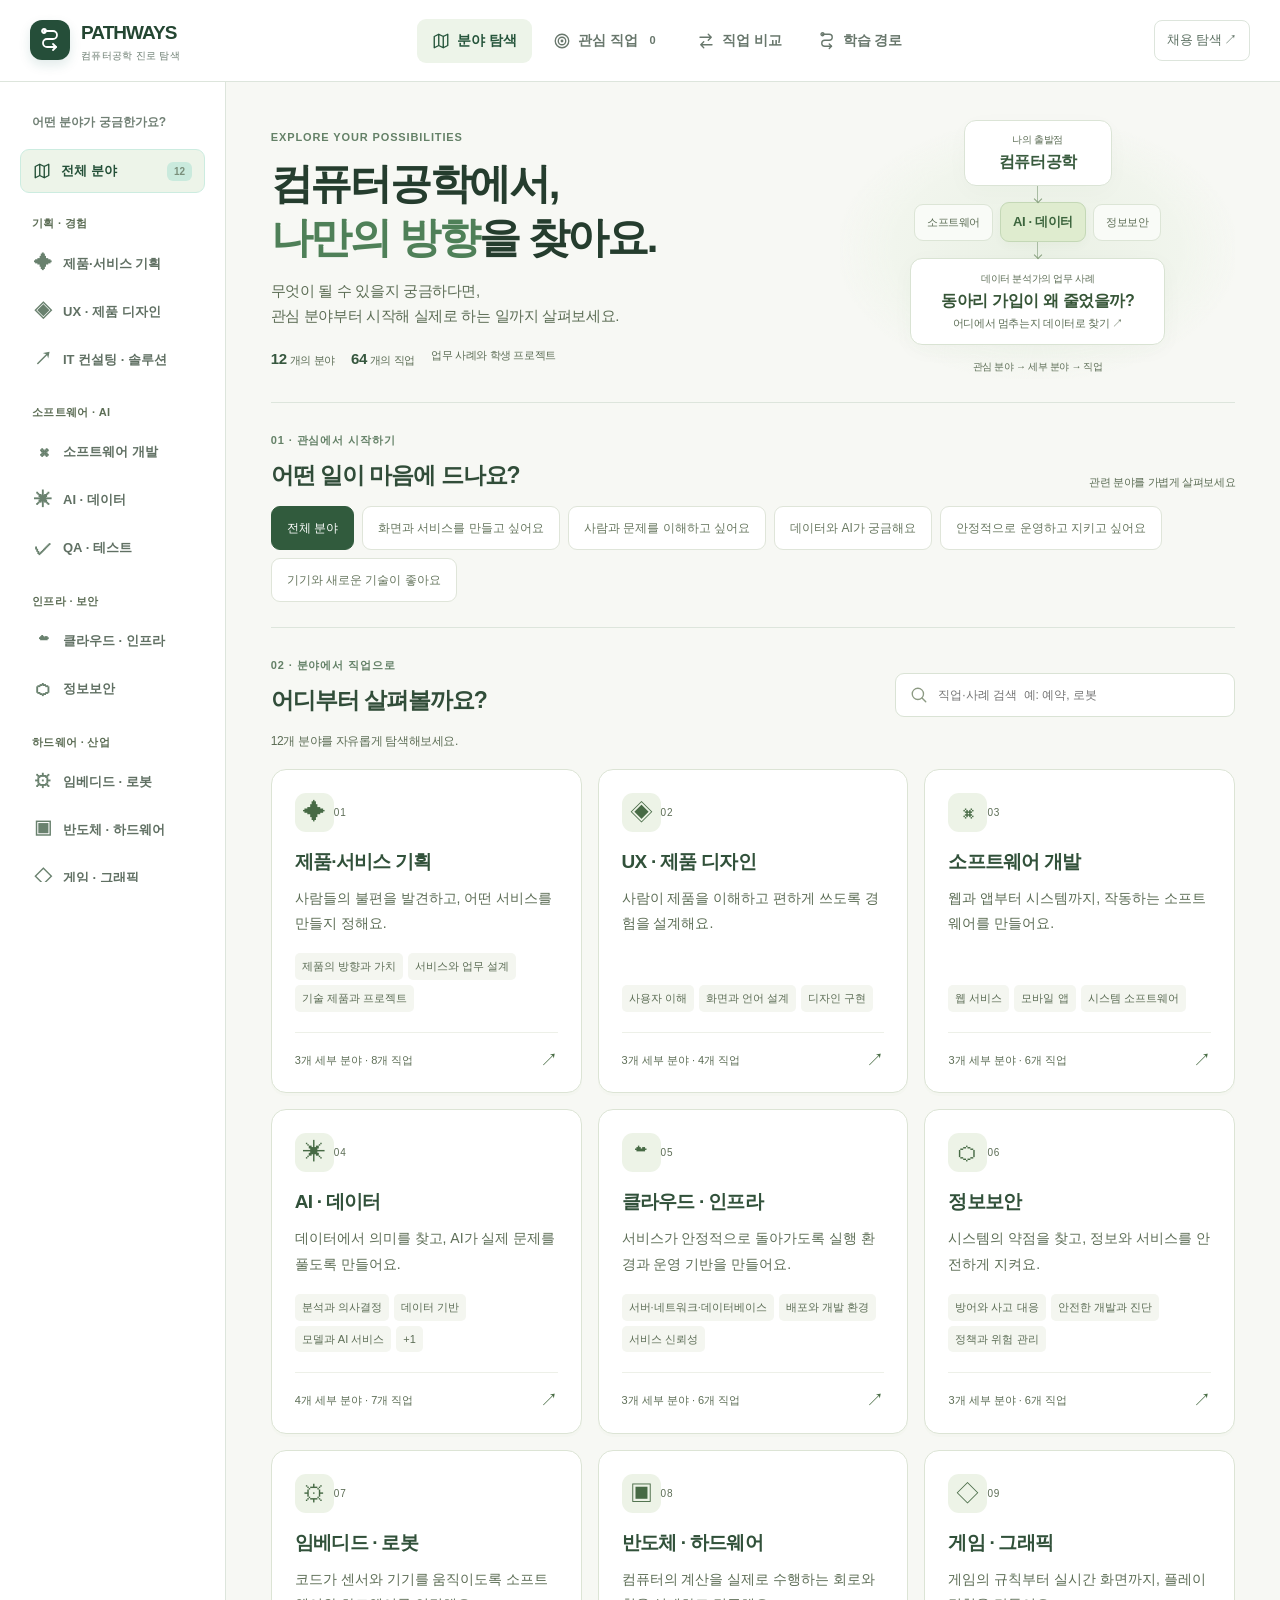
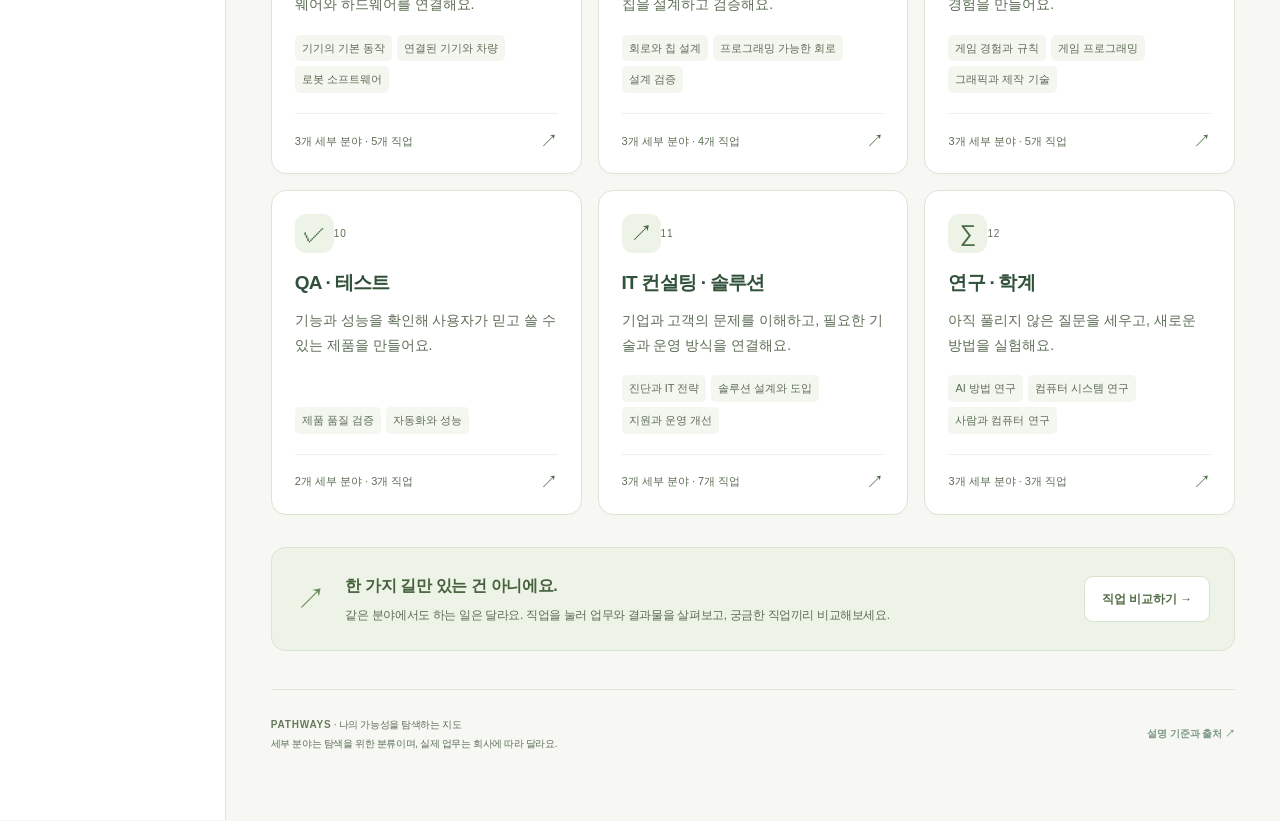
==== commit 1ce2a21f: "Explain every career through work cases and student projects" ====
--- a/docs/cs-career-roadmap-v2.html
+++ b/docs/cs-career-roadmap-v2.html
@@ -59,6 +59,18 @@
 .explore-hero{padding:0 0 23px;gap:35px}.explore-hero h1{font-size:42px;margin:10px 0 12px;line-height:1.3}.explore-hero-copy>p{margin:0;line-height:1.7}.hero-facts{margin-top:17px}.journey-line{height:16px}.journey-visual{padding-top:0}.interest-section{margin:23px 0 25px}.section-heading{margin-bottom:14px}.browse-section{padding-top:23px}.interest-chip{font-size:12px}.explore-card>p{font-size:14px}.role-category{font-size:11px}.role-snippet{font-size:13px}.field-card-bottom,.subfield-preview>span{font-size:11px}.save-role{color:#6b855d}.role-card-bottom .text-action{min-height:40px;display:flex;align-items:center}.compare-card{min-height:40px}.related-role{min-height:44px}.journey-options>span.chosen{color:#3b643c}.interest-chip.active,.subfield-tab.active{color:white}.footer .text-action{min-height:44px}
 @media(max-width:950px){.explore-hero h1{font-size:36px}.explore-hero{gap:0}}
 @media(max-width:720px){.explore-hero{padding:5px 0 23px}.explore-hero h1{font-size:33px}.interest-section{margin:23px 0}.interest-chip{font-size:11px}.field-card-bottom{font-size:11px}}
+.field-meta{display:flex;align-items:center;justify-content:flex-start;gap:8px}.field-meta>span{margin:0 2px}
+/* Learning through a concrete situation: action, artifact, small project. */
+.role-case-teaser{display:grid;grid-template-columns:minmax(0,1fr) auto;gap:5px 10px;background:#edf4e8;border:1px solid #dfe9d7;border-radius:10px;padding:14px 16px;margin:0 0 17px;color:#36563b;min-height:87px}
+.role-case-teaser>span:first-child{grid-column:1;font-size:11px;color:#59704d}.role-case-teaser>b{font-size:15px;line-height:1.6;font-weight:650;grid-column:1}.role-case-teaser .teaser-arrow{grid-column:2;grid-row:1/3;align-self:center;font-size:21px}.role-case-teaser:hover{background:#e5efdd;border-color:#9fb791}.role-snippet{margin-top:auto}.role-card-bottom .text-action{font-size:12px}.journey-destination:hover{border-color:#8eaa7e;background:#f9fcf5}.case-career-hero{padding:3px 0 23px;margin:0;border:0}.career-title-row{display:flex;justify-content:space-between;align-items:center;gap:24px}.career-title-row h1{font-size:37px;margin:8px 0 4px;color:#294c35}.career-title-row .job-en{font-size:12px;margin:0 0 14px;color:#697b61}.career-field-symbol{display:grid;place-items:center;width:68px;height:68px;border-radius:18px;border:1px solid #d6e2cc;background:#eaf1e2;color:#496c3e;font-size:32px;flex-shrink:0}.case-career-hero .career-summary{font-size:18px;line-height:1.7;color:#506846;margin:0;max-width:870px}.case-career-hero .job-actions{margin-top:19px}.detail-jumps{display:flex;gap:0;border-top:1px solid #dce5d3;border-bottom:1px solid #dce5d3;margin:0 0 28px;padding:7px 0}.detail-jumps button{display:flex;align-items:center;gap:10px;padding:9px 19px;border:0;border-right:1px solid #dce5d3;background:transparent;font-size:13px;font-weight:650;color:#405c39;min-height:44px}.detail-jumps button:first-child{padding-left:0}.detail-jumps button:last-child{border:0}.detail-jumps button:hover{color:#1c5435;background:#edf3e7}.detail-jumps button>span:first-child{font-size:10px;letter-spacing:.03em;color:#6f8361}.detail-jumps button>span:last-child{margin-left:10px;font-size:16px}.case-study,.student-project,.role-context{scroll-margin-top:100px;min-width:0}.case-study{border:1px solid #d4e0c9;border-radius:18px;padding:29px;background:#fff;box-shadow:0 6px 22px #2e482406;margin-bottom:27px}.example-heading{display:flex;justify-content:space-between;align-items:center;gap:12px;margin-bottom:14px}.example-heading .section-kicker{font-size:12px;color:#506b44;font-weight:700}.example-label{display:inline-flex;font-size:11px;font-weight:500;color:#58734b;background:#eef3e8;border:1px solid #dbe6d1;border-radius:6px;padding:5px 9px;white-space:nowrap}.case-study>h2,.student-project>h2{font-size:27px;line-height:1.45;letter-spacing:-.045em;color:#294b33;margin:0 0 13px;font-weight:760}.case-situation{font-size:16px;line-height:1.9;margin:0 0 25px;max-width:900px;color:#4e6247;background:#f1f6eb;border-left:3px solid #99b581;padding:16px 20px;border-radius:0 10px 10px 0}.case-flow-label{display:flex;justify-content:space-between;align-items:baseline;gap:12px;margin-bottom:13px}.case-flow-label>b{font-size:13px;color:#405b38}.case-flow-label>span{font-size:11px;color:#6a7a60}.case-step-buttons{display:grid;grid-template-columns:repeat(3,minmax(0,1fr));gap:9px;margin-bottom:17px}.case-step{display:flex;align-items:center;gap:10px;text-align:left;background:#f7f9f3;color:#527045;border:1px solid #dce5d3;border-radius:10px;padding:14px;font-size:14px;font-weight:650;min-height:62px}.case-step-no{font-size:11px;font-weight:500;color:#6b825e;border:1px solid #d5e2cb;display:grid;place-items:center;width:27px;height:27px;border-radius:50%;flex-shrink:0}.case-step-arrow{margin-left:auto;font-size:17px}.case-step:hover{background:#edf4e5;border-color:#9db28d}.case-step.active{background:#315c3e;border-color:#315c3e;color:#fff;box-shadow:0 4px 10px #315c3e15}.case-step.active .case-step-no{color:#f1f9e9;border-color:#85a17a;background:#446e4b}.case-stage{display:grid;grid-template-columns:minmax(0,.9fr) minmax(0,1.1fr);gap:28px;background:#fafbf7;border:1px solid #e1e7d9;border-radius:12px;padding:25px;min-height:249px;align-items:center}.stage-eyebrow{font-size:10px;font-weight:700;letter-spacing:.12em;color:#6b815e}.case-action h3{font-size:22px;color:#365333;margin:10px 0 12px;line-height:1.45}.case-action>p{font-size:16px;line-height:1.9;margin:0;color:#4b6144}.action-to-artifact{display:block;font-size:11px;color:#6d7e63;margin-top:24px;line-height:1.8}.action-to-artifact>span{margin-left:5px}.artifact-preview{border:1px solid #ccdae2;border-radius:11px;overflow:hidden;background:#fff;align-self:stretch;box-shadow:0 6px 13px #455f7108}.artifact-toolbar{display:flex;align-items:center;gap:8px;background:#eaf1f6;border-bottom:1px solid #d7e3eb;padding:11px 17px;color:#4d6b7d;font-size:11px}.paper-icon{font-size:17px;line-height:1}.artifact-dots{margin-left:auto;font-size:20px;letter-spacing:2px;line-height:1}.artifact-paper{padding:18px 20px}.artifact-paper h4{font-size:17px;font-weight:700;color:#37586d;margin:0 0 15px;border-bottom:1px solid #e1eaf0;padding-bottom:13px;line-height:1.6}.artifact-paper ul{list-style:none;padding:0;margin:0;display:grid;gap:12px}.artifact-paper li{display:flex;gap:10px;align-items:start;font-size:15px;line-height:1.75;color:#476475}.artifact-paper li:before{content:'—';color:#809cac;flex-shrink:0}.artifact-caption{display:block;color:#647c8b;font-size:10px;margin-top:20px}.case-context{display:grid;grid-template-columns:minmax(0,.8fr) minmax(0,1.2fr);gap:24px;margin-top:23px;padding-top:21px;border-top:1px solid #e2e8db}.case-context>div+div{border-left:1px solid #e2e8db;padding-left:24px}.case-context span{font-size:11px;color:#607653;font-weight:650}.case-context p{font-size:14px;line-height:1.8;color:#405a39;margin:7px 0 0}.student-project{padding:29px;border:1px solid #e1daca;border-radius:18px;background:#f9f6ed;margin-bottom:34px}.student-project .section-kicker{color:#7b6740}.example-label.warm{background:#f1eadb;color:#74613d;border-color:#dfd4bc}.student-project>h2{color:#605032}.project-goal{font-size:16px;line-height:1.8;color:#756747;margin:0 0 23px}.project-layout{display:grid;grid-template-columns:minmax(0,1.2fr) minmax(0,.8fr);gap:30px}.project-scope{padding:16px 19px;border:1px solid #e5dcc8;border-radius:10px;background:#f2ebda;margin-bottom:23px}.project-scope>span{font-size:11px;font-weight:700;color:#7b663d}.project-scope p{font-size:15px;color:#625232;line-height:1.8;margin:7px 0 0}.project-process h3,.project-kit h3{font-size:13px;color:#78623c;line-height:1.6;margin:0 0 13px}.project-steps{list-style:none;padding:0;margin:0;display:grid;gap:0}.project-steps>li{display:flex;gap:13px;align-items:start;padding:0 0 20px;position:relative}.project-steps>li:not(:last-child):before{content:'';position:absolute;left:13px;top:30px;bottom:4px;border-left:1px solid #ded1b5}.project-steps>li>span{width:28px;height:28px;display:grid;place-items:center;flex-shrink:0;border-radius:50%;background:#eee3cb;color:#78613a;font-size:12px;border:1px solid #dfd1b1}.project-steps p{font-size:16px;line-height:1.8;margin:0;color:#625539}.project-extension{border-top:1px solid #e4dbc7;padding-top:14px;color:#75613d;font-size:14px}.project-extension summary{cursor:pointer;min-height:35px;line-height:1.7;padding:4px 0}.project-extension p{font-size:15px;line-height:1.8}.project-kit{background:#fffdfa;border:1px solid #e5dece;border-radius:12px;padding:22px;align-self:start}.project-kit>div+div{border-top:1px solid #ece5d7;margin-top:20px;padding-top:20px}.project-kit p,.project-kit li{font-size:15px;color:#665a41;line-height:1.85}.project-kit p{margin:0}.project-kit h3{margin-bottom:8px}.project-kit ul{padding-left:18px;margin:0}.project-kit .project-review{background:#f4eedf;padding:16px;margin:20px -7px -7px;border:1px solid #e8dfca;border-radius:8px}.project-review h3{color:#776036;font-size:12px}.project-foot{display:flex;align-items:center;justify-content:space-between;gap:20px;margin-top:23px;border-top:1px solid #e5dcc9;padding-top:20px}.project-foot p{font-size:12px;color:#766647;line-height:1.8;margin:0}.project-foot .btn{font-size:12px}.role-context .job-section h3{font-size:18px;color:#3c5b34;line-height:1.6;margin:0 0 17px}.role-context .job-rail{position:static}.role-disclosure summary{cursor:pointer;font-size:15px;color:#44613a;min-height:30px;line-height:1.8}.role-disclosure summary>span{font-size:11px;margin-left:5px}.role-disclosure[open] summary{border-bottom:1px solid #e2e9da;padding-bottom:16px;margin-bottom:20px}.role-context .role-disclosure h3{font-size:16px;margin-top:22px}.example-glossary{margin:0}.example-glossary>div+div{margin-top:18px}.example-glossary dt{font-size:14px;font-weight:700;color:#47613d}.example-glossary dd{margin:5px 0 0;font-size:15px;line-height:1.8;color:#5a6e50}.neighbor-case{display:block;font-size:12px;color:#496b3b;margin-top:10px;padding-top:10px;border-top:1px solid #e3ebdb}.example-sources{margin-top:23px;border:1px solid #dfe7d6;border-radius:12px;background:#f1f5eb;padding:19px 23px;font-size:13px;color:#556a49;line-height:1.9}.example-sources summary{cursor:pointer;min-height:30px;font-weight:650}.example-sources>p{font-size:13px}.example-sources .source-meta{font-size:11px}.case-study,.student-project,.role-context{overflow-wrap:anywhere}.skill-tag{font-size:12px;color:#506b40}.entry-disclosure summary{font-size:13px}.role-context .work-item{font-size:15px}.case-stage-live{min-width:0}.detail-jumps button:focus-visible,.case-step:focus-visible,summary:focus-visible{outline:3px solid #6d9756;outline-offset:3px}
+@media(min-width:1500px){.case-study,.student-project{padding:34px}.case-stage{padding:30px;gap:40px}}
+@media(max-width:1050px){.case-step{gap:7px;font-size:12px;padding:11px}.case-step-arrow{display:none}.case-stage{gap:20px;padding:20px}.case-context{grid-template-columns:1fr 1.2fr}.project-layout{gap:21px}.case-flow-label{align-items:start;flex-direction:column;gap:4px}.case-study>h2,.student-project>h2{font-size:25px}}
+@media(max-width:850px){.case-stage{grid-template-columns:1fr}.case-action>p{max-width:650px}.action-to-artifact{margin-top:14px}.project-layout{grid-template-columns:1fr}.project-kit{display:grid;grid-template-columns:1fr 1fr;gap:18px}.project-kit>div+div{margin:0;padding:0;border:0}.project-kit .project-review{grid-column:1/-1;margin:0;padding:16px}.detail-jumps button{padding:8px 12px;font-size:12px;gap:6px}.detail-jumps button>span:last-child{margin-left:0}.case-context{grid-template-columns:1fr}.case-context>div+div{border-left:0;border-top:1px solid #e2e8db;padding-left:0;padding-top:17px}.case-context{gap:17px}}
+@media(max-width:720px){.case-career-hero{padding-top:0}.career-title-row h1{font-size:29px}.career-field-symbol{width:45px;height:45px;font-size:24px;border-radius:12px}.career-title-row{gap:12px;align-items:start}.career-title-row .job-en{font-size:11px;margin-bottom:13px}.case-career-hero .career-summary{font-size:16px;line-height:1.85}.case-career-hero .job-actions{margin-top:16px}.detail-jumps{justify-content:space-between;margin-bottom:21px;gap:2px}.detail-jumps button{padding:8px 7px;gap:5px;font-size:11px;border-right:0;flex:1;justify-content:center;white-space:nowrap}.detail-jumps button:first-child{padding-left:7px}.detail-jumps button>span:last-child{display:none}.detail-jumps button>span:first-child{font-size:9px}.case-study,.student-project{padding:21px 18px;border-radius:14px;margin-bottom:23px}.case-study,.student-project,.role-context{scroll-margin-top:125px}.example-heading{flex-wrap:wrap;gap:9px;margin-bottom:15px}.example-heading .section-kicker{font-size:11px}.example-label{font-size:10px;padding:4px 7px}.case-study>h2,.student-project>h2{font-size:24px;line-height:1.5}.case-situation{font-size:15px;line-height:1.9;padding:13px 15px;margin-bottom:22px}.case-step-buttons{grid-template-columns:1fr;gap:7px;margin-bottom:13px}.case-step{padding:11px 13px;font-size:14px;min-height:49px;gap:12px}.case-step-no{width:24px;height:24px;font-size:10px}.case-step-arrow{display:block}.case-stage{padding:19px 15px;gap:20px;min-height:0}.case-action h3{font-size:21px;margin:8px 0 11px}.case-action>p{font-size:15px}.action-to-artifact{font-size:10px}.artifact-paper{padding:16px 15px}.artifact-paper h4{font-size:16px}.artifact-paper li{font-size:15px;gap:8px}.artifact-toolbar{padding:10px 14px;font-size:10px}.artifact-caption{font-size:10px}.case-context{margin-top:19px;padding-top:18px}.case-context p{font-size:14px}.project-goal{font-size:15px;margin-bottom:19px}.project-scope{padding:14px 15px}.project-steps p{font-size:15px}.project-kit{display:block;padding:18px}.project-kit>div+div{margin-top:18px;padding-top:18px;border-top:1px solid #ece5d7}.project-kit .project-review{margin:18px -5px -5px;padding:14px}.project-foot{flex-direction:column;align-items:stretch;gap:15px}.project-foot p{font-size:12px}.project-foot .btn{width:100%;font-size:13px}.role-context>.section-heading{align-items:start;flex-direction:column;gap:8px}.role-context .job-section{padding:20px}.example-sources{padding:17px 19px}.sources-grid{grid-template-columns:1fr}.neighbor-case{font-size:12px}.role-disclosure summary{font-size:14px}.role-case-teaser>b{font-size:15px}.role-card-bottom .text-action{font-size:12px}}
+@media print{.case-stage[hidden]{display:grid!important}.case-step-buttons,.detail-jumps{display:none}.case-study,.student-project{break-inside:avoid}.case-stage{margin-bottom:14px}}
+/* Keep comparison available without covering the case being read. */
+.workspace:has(.case-study) .explorer-dock{position:static;margin-top:27px}
+.artifact-figure{margin:0 0 18px}.artifact-figure figcaption{font-size:10px;color:#627b8a;line-height:1.8;margin-top:10px}.funnel-preview{display:grid;gap:10px;margin:17px 0}.funnel-row{display:grid;grid-template-columns:58px minmax(0,1fr) 40px;align-items:center;gap:9px;font-size:11px;color:#4c687b}.funnel-row>b{text-align:right;font-size:11px;font-weight:650}.funnel-bar-track{height:17px;background:#ecf2f6;border-radius:3px;overflow:hidden}.funnel-bar-track i{display:block;height:100%;background:#82a5bb;border-radius:3px}.funnel-row:nth-child(2) i{background:#5b849e}.funnel-row:nth-child(3) i{background:#325d79}.artifact-table{border-collapse:collapse;width:100%;font-size:12px;line-height:1.6;color:#456475}.artifact-table th{text-align:left;font-size:11px;font-weight:600;background:#eef3f7;color:#4b687b}.artifact-table th,.artifact-table td{padding:8px 10px;border:1px solid #dfe8ee}.artifact-table td:first-child{width:42%}.artifact-table-wrap{overflow-x:auto}.artifact-table td{overflow-wrap:anywhere}
 
 </style>
 </head>
@@ -256,6 +268,415 @@
 const subfieldsFor=id=>EXPLORER[id].groups.map(([id,name,summary,roles])=>({id,name,summary,roles}));
 const subfieldForRole=r=>subfieldsFor(r.track).find(g=>g.roles.includes(r.id));
 
+/* Authored educational scenarios, not reports of real company events.
+ * Case tuple: title, situation, collaborators, success criterion, three steps.
+ * Step tuple: label, action, artifact name, example artifact contents.
+ * Project tuple: title, goal, inputs, first scope, three steps, deliverables,
+ *               self-review question, optional extension.
+ */
+function learningExample(c,p,terms=[]){return {case:{title:c[0],situation:c[1],team:c[2],success:c[3],steps:c[4].map(s=>({label:s[0],action:s[1],artifact:s[2],contents:s[3]}))},project:{title:p[0],goal:p[1],inputs:p[2],scope:p[3],steps:p[4],deliverables:p[5],check:p[6],extension:p[7]},terms:terms.map(t=>({name:t[0],meaning:t[1]}))};}
+const ROLE_EXAMPLES={
+'service-planner':learningExample(
+ ['스터디룸 예약이 자꾸 겹친다면?','학생은 예약됐다고 생각하지만 관리자는 다른 명단을 보고 있어요. 예약부터 취소까지 같은 규칙이 필요해요.','디자이너·개발자·시설 운영 담당자','학생 화면과 관리자 화면에서 같은 예약 상태를 설명할 수 있나요?',[
+ ['흐름 찾기','학생과 관리자의 예약 과정을 나란히 적고, 정보가 어긋나는 지점을 찾습니다.','현재 이용 흐름',['학생: 신청서를 보내면 완료로 이해','관리자: 승인 전까지는 대기 상태']],
+ ['규칙 정하기','예약 가능 시간과 승인·취소 조건을 정하고 예외 상황을 빠짐없이 적습니다.','예약 정책 표',['동일 방·시간에는 승인된 예약 1건','대기 중 / 승인 / 취소를 구분']],
+ ['화면으로 전달','각 화면에 어떤 상태와 안내가 필요한지 정리하고 개발자와 확인합니다.','화면 설명서',['대기 화면: 승인 전임을 안내','취소 화면: 해제되는 시간대를 표시']]]],
+ ['동아리방 예약 기획서','모호한 예약 규칙을 화면과 문서로 바꿔보세요.','가상의 방 2개·종이 또는 화면 설계 도구','신청·승인·취소만 다루고 결제는 제외해요.',['예약이 겹치는 상황 3개를 적어요.','상태별 규칙과 화면을 그려요.','친구가 예약·취소 과정을 따라가게 해봐요.'],['상태 흐름도','화면 4장과 예외 규칙'],'승인 전인데 예약 완료로 오해할 화면은 없나요?','반복 예약의 변경 규칙을 추가해보세요.'],[['정책','서비스가 어떤 상황에서 어떻게 동작할지 정한 규칙']]),
+'product-manager':learningExample(
+ ['기능은 많은데 예약을 끝내지 못한다면?','예약 서비스에 채팅과 추천 기능 요청이 쌓였지만, 학생들이 시간 선택 단계에서 나가고 있어요. 무엇부터 개선할까요?','디자이너·분석가·개발팀·운영팀','선택한 문제와 성공 기준을 설명하고, 개선 뒤 지표와 불편 사례를 함께 확인했나요?',[
+ ['문제 좁히기','이용 기록과 학생 의견을 함께 보고 어디에서 왜 멈추는지 가설을 세웁니다.','문제 정의 메모',['관찰: 시간 선택 후 이탈','가설: 빈 시간 표시를 이해하기 어렵다']],
+ ['우선순위 결정','새 기능과 예약 흐름 개선의 효과·비용·불확실성을 비교합니다.','우선순위 결정안',['먼저: 빈 시간 표시 개선','나중: 채팅 / 판단 근거를 기록']],
+ ['결과 살펴보기','작게 바꾼 뒤 예약 완료 비율과 오류·문의 증가 여부를 함께 봅니다.','개선 평가 계획',['주요 기준: 예약 완료 비율','함께 볼 기준: 중복 예약·문의 건수']]]],
+ ['한 가지 문제에 집중한 제품 제안서','기능 목록보다 해결할 문제와 선택 이유를 정해보세요.','가상 예약 이용 기록·학생 의견 카드','개선안 1개와 평가 계획만 만들어요.',['불편 사례를 묶고 핵심 문제를 골라요.','대안 3개의 기대 효과와 비용을 비교해요.','한 장 제안서에 측정할 기준을 적어요.'],['문제·대안 비교표','제품 제안서'],'지표가 좋아져도 학생에게 불편한 결과가 생길 수 있나요?','측정 결과가 예상과 다를 때의 후속 결정을 적어보세요.'],[['지표','변화를 판단하기 위해 같은 방식으로 측정하는 값']]),
+'product-owner':learningExample(
+ ['개발팀이 이번 주에 무엇을 완성해야 할까요?','예약 취소 기능을 만들기로 했지만, 마감 이후 취소나 이미 승인된 예약의 처리 조건이 빠져 있어요.','개발팀·디자이너·제품매니저','팀이 완료 조건을 같은 의미로 이해하고 실제 동작으로 확인할 수 있나요?',[
+ ['작업 쪼개기','취소 요청·시간 반환·알림처럼 검증할 수 있는 작은 기능으로 나눕니다.','작업 목록',['취소 가능한 예약만 버튼 노출','취소 완료 시 시간대를 다시 개방']],
+ ['완료 조건 쓰기','정상 흐름과 실패 상황에 대해 기대하는 결과를 명확히 적습니다.','인수 조건',['이미 취소된 예약을 다시 눌러도 상태 유지','다른 사람 예약은 취소 불가']],
+ ['완성 확인','팀이 구현한 기능을 조건에 맞춰 보고 남은 작업의 순서를 조정합니다.','검토 기록',['통과: 중복 취소 요청','보완: 취소 실패 시 안내 문구']]]],
+ ['예약 취소 기능의 작업 카드','누가 읽어도 확인 가능한 완료 조건을 써보세요.','가상 예약 규칙·문서 또는 보드','취소 기능 한 개만 4개 이내의 작업으로 나눠요.',['사용자 행동을 짧은 문장으로 써요.','정상·실패 조건을 카드마다 붙여요.','친구에게 조건만 보고 결과를 판정하게 해요.'],['작업 카드','완료 조건 점검표'],'“잘 동작한다”처럼 사람마다 다르게 해석할 조건은 없나요?','요청이 바뀌었을 때 우선순위를 다시 정해보세요.'],[['인수 조건','작업이 완료됐는지 확인할 수 있는 구체적인 조건']]),
+'project-manager':learningExample(
+ ['축제 앱을 행사 전에 공개하려면?','디자인·개발·검수가 서로 기다리면서 일정이 밀리고 있어요. 정해진 행사일 안에 핵심 기능을 끝내야 해요.','개발·디자인·검수 담당자와 행사 운영자','누가 무엇을 언제 넘겨야 하는지 분명하고, 지연 시 대안이 있나요?',[
+ ['의존 관계 찾기','화면 확정 후 개발, 개발 후 검수처럼 앞뒤 순서를 정리합니다.','일정 연결표',['행사 목록 확정 → 화면 개발','시험 데이터 준비 → 종합 검수']],
+ ['범위와 위험 조정','핵심 일정 조회와 나중에 가능한 기능을 나누고 담당자와 마감일을 합의합니다.','위험 대응표',['지연 위험: 행사 정보 미확정','대안: 확정된 행사부터 공개']],
+ ['진행 조율','진행 상황과 막힌 일을 확인하고, 변경이 일정에 미치는 영향을 공유합니다.','진행 보고',['검수 대기 작업과 책임자','범위 변경·결정일·남은 영향']]]],
+ ['가상 축제 앱의 출시 일정','작업 간 순서와 지연 대응을 설계해보세요.','기획·개발·검수 작업 카드·스프레드시트','일정 조회 기능만 포함한 가상 팀 계획이에요.',['각 작업의 담당과 선행 조건을 적어요.','마감일에서 거꾸로 일정을 배치해요.','작업 하나가 지연됐다고 가정해 수정해요.'],['일정표','위험·변경 기록'],'모든 일을 동시에 시작한다고 가정하지 않았나요?','담당자 한 명이 빠진 상황의 대안을 작성해보세요.']),
+ 'technical-product':learningExample(
+ ['외부 개발자가 예약 API를 쓰기 어렵다면?','협력 서비스가 예약 기능을 연결하려는데 오류 설명과 사용 제한이 불명확해 문의가 반복돼요.','백엔드 개발자·기술지원·외부 개발자','개발자가 문서만 보고 기본 요청과 오류 처리를 구현할 수 있나요?',[
+ ['사용자 문제 듣기','개발자가 처음 호출하면서 막히는 인증·오류·제한 문제를 모읍니다.','개발자 이용 여정',['인증키 발급 → 첫 요청 → 오류 처리','반복 문의: 예약 실패 이유를 알 수 없음']],
+ ['기술 요구 정하기','일관된 오류 응답과 사용 한도 등 제품으로 제공할 약속을 정합니다.','API 요구사항',['시간 중복은 식별 가능한 오류 코드','기존 사용자의 요청 형식 유지']],
+ ['출시 기준 확인','예제와 시험 환경을 제공하고 실제 연결 흐름을 점검합니다.','출시 확인표',['성공·실패 예제 포함','기존 연동의 호환성 확인']]]],
+ ['개발자를 위한 날씨 API 기획','다른 개발자가 사용할 기능의 규칙과 설명을 만들어보세요.','가상 날씨 JSON·문서 편집기','조회 요청 하나와 오류 3종만 정해요.',['요청·응답 예시를 써요.','인증 실패와 없는 도시의 응답을 정해요.','친구가 예제를 이해하는지 확인해요.'],['API 사용 안내','오류·호환성 규칙'],'잘못된 요청을 보낸 사람이 다음 행동을 알 수 있나요?','새 필드가 추가돼도 기존 앱이 동작할 방법을 적어보세요.'],[['API','프로그램끼리 요청과 결과를 주고받는 약속']]),
+ 'technical-program':learningExample(
+ ['여러 팀의 로그인 전환을 함께 끝내려면?','웹·앱·서버 팀이 새 로그인 방식으로 옮겨야 해요. 한 팀만 먼저 바꾸면 기존 사용자가 접속하지 못할 수 있어요.','웹·모바일·서버·보안·운영팀','팀별 전환 순서와 호환 기간, 문제가 생겼을 때의 되돌림 방법이 합의됐나요?',[
+ ['연결 구조 파악','각 서비스가 어떤 로그인 정보에 의존하는지 팀별로 확인합니다.','의존 관계 지도',['모바일 구버전 → 기존 토큰 필요','서버 → 두 방식의 검증 기간 필요']],
+ ['공통 전환 계획','팀의 일정을 묶고 전환 조건·중단 기준·책임자를 정합니다.','전환 계획서',['서버 호환 지원 후 앱 전환','인증 실패 증가 시 전환 중지']],
+ ['통합 점검','팀마다 성공한 기능이 함께 동작하는지 시험하고 위험을 추적합니다.','통합 점검표',['구버전 앱 로그인 확인','장애 연락 순서와 복구 담당']]]],
+ ['동아리 서비스 로그인 이전 계획','여러 구성 요소의 변경 순서를 조율해보세요.','가상의 웹·앱·서버 구성도','실제 인증 서비스 대신 문서와 모의 응답을 써요.',['변경 영향을 팀별로 표시해요.','호환 기간과 전환 순서를 설계해요.','앱 업데이트가 늦어지는 상황을 검토해요.'],['의존 관계도','전환·복구 체크리스트'],'모든 사용자가 같은 날 앱을 업데이트한다고 가정했나요?','각 단계의 진행 여부를 판단할 근거를 추가해보세요.'],[['호환성','서로 다른 버전이나 방식이 함께 동작하는 성질']]),
+ 'business-analyst':learningExample(
+ ['동아리 물품 신청이 메일 속에서 사라진다면?','학생·회계 담당자·구매 담당자가 서로 다른 양식을 쓰면서 신청 금액과 승인 내역이 맞지 않아요.','업무 담당자·개발자·제품 기획자','새 업무 흐름에서 누락·중복 처리 없이 요구사항을 확인할 수 있나요?',[
+ ['현재 업무 분석','신청부터 승인·구매까지 실제로 누가 어떤 정보를 넘기는지 정리합니다.','현재 업무 흐름',['학생 신청 → 회계 승인 → 구매','문제: 승인 뒤 수량 변경 이력 없음']],
+ ['요구사항 정리','담당자들이 쓰는 용어와 필요한 자료를 맞추고 개선 절차를 설계합니다.','요구사항 표',['신청 번호로 모든 기록 연결','금액 변경 시 재승인 필요']],
+ ['업무로 검증','대표 신청 사례를 새 절차에 대입해 빠진 조건을 찾습니다.','업무 검증 시나리오',['일부 품목 품절 → 대체 승인','반려 후 수정 → 이전 이력 보존']]]],
+ ['물품 구매 업무 개선안','복잡한 업무를 단계와 데이터로 표현해보세요.','가상 신청서 5장·흐름도 도구','신청·승인·구매의 세 단계만 다뤄요.',['현재 담당자별 행동을 그려요.','필수 입력 항목과 변경 규칙을 정해요.','예외 신청을 넣어 새 흐름을 검토해요.'],['현재·개선 흐름도','요구사항·검증 대응표'],'요구사항마다 누구의 어떤 문제를 해결하는지 연결되나요?','취소와 환불 절차를 추가해보세요.']),
+ 'ai-pm':learningExample(
+ ['학교 안내 챗봇이 모르는 답도 만들어낸다면?','학사 안내를 쉽게 찾으려고 챗봇을 만들지만 잘못된 마감일을 답하면 학생에게 큰 혼란이 생겨요.','AI 개발자·학사 담당자·디자이너·평가 담당자','정확성뿐 아니라 답변 보류·출처·사용자 수정 경로까지 평가했나요?',[
+ ['사용 범위 정하기','AI가 답할 질문과 담당자에게 넘길 질문을 정하고 오류의 영향을 살핍니다.','서비스 범위',['공개 학사 안내만 답변','개인별 졸업 판정은 담당 부서 안내']],
+ ['평가 기준 만들기','정답이 있는 질문, 자료가 없는 질문, 모호한 질문을 나눠 평가를 설계합니다.','평가 질문 모음',['없는 일정에는 답변 보류','날짜를 답할 때 문서 근거 표시']],
+ ['제품 동작 결정','답변 지연·비용·오류 수준을 함께 검토하며 출시와 개선 범위를 정합니다.','출시 판단 기록',['출처 없는 답변은 표시 방식 보완','어려운 질문은 문의 경로 제공']]]],
+ ['학사 안내 AI의 제품 설계','챗봇의 유용함과 실패 대응을 함께 기획해보세요.','직접 쓴 가상 학사 규정·질문 12개','모델 연결 없이 답변 예시와 평가표부터 만들어요.',['답할 질문과 보류할 질문을 나눠요.','좋은 답·잘못된 답의 기준을 써요.','출처·보류·문의 화면을 설계해요.'],['질문별 평가표','실패 상황 화면'],'그럴듯하지만 근거가 없는 답을 어떻게 구분하나요?','다른 모델의 답을 같은 기준으로 비교해보세요.'],[['평가 세트','같은 기준으로 성능을 비교하기 위해 모은 입력과 기대 결과']]),
+ 'product-designer':learningExample(
+ ['주문 버튼을 누르기 전에 자꾸 망설인다면?','학식 주문 화면에서 가격·선택 옵션·수령 시간이 흩어져 학생들이 주문 내용을 확신하지 못해요.','기획자·리서처·프론트엔드 개발자','처음 보는 사람이 자신의 선택과 결제 전 총액을 확인할 수 있나요?',[
+ ['정보 우선순위 정하기','학생이 결정에 필요한 정보와 확인 순서를 정리합니다.','정보 구조',['메뉴 → 옵션 → 수령 시간 → 총액','추가 요금은 옵션 옆에 표시']],
+ ['흐름과 화면 설계','선택·수정·완료 흐름을 그려 클릭 가능한 시안을 만듭니다.','화면 시안',['주문 요약에서 옵션 바로 수정','선택하지 않은 필수 항목 표시']],
+ ['사용해보고 다듬기','주문 과제를 주고 멈추거나 되돌아가는 지점을 관찰해 수정합니다.','수정 근거 기록',['관찰: 수령 시간 찾기 어려움','수정: 확인 영역에 시간 함께 배치']]]],
+ ['학식 주문 화면 3장','선택 내용이 분명한 주문 흐름을 디자인해보세요.','가상 메뉴·종이 또는 디자인 도구','메뉴 선택·주문 확인·완료 화면만 그려요.',['필수 정보를 먼저 정해요.','화면을 연결한 시안을 만들어요.','친구의 주문 과정을 보고 한 번 수정해요.'],['화면 시안','수정 전후와 이유'],'예쁜 화면을 넘어 주문 실수를 줄일 근거가 있나요?','큰 글씨 설정과 긴 메뉴 이름에도 적용해보세요.'],[['프로토타입','완성 전에 동작과 흐름을 확인하는 시제품']]),
+ 'ux-researcher':learningExample(
+ ['도서 검색 결과가 있는데도 못 찾는 이유는?','도서관 앱 검색 결과는 나오지만 학생들이 대출 가능한 책을 찾는 데 어려움을 겪어요. 원인을 먼저 알아야 해요.','디자이너·제품매니저·도서관 담당자','관찰한 사실과 해석을 구분하고 표본의 한계를 밝혔나요?',[
+ ['질문과 과제 설계','기능 선호를 묻기보다 책을 찾는 실제 행동을 관찰할 과제를 만듭니다.','조사 계획',['과제: 오늘 빌릴 수 있는 입문서 찾기','기록: 멈춘 곳·선택 이유·질문']],
+ ['행동 관찰','참여 동의를 받고 정답을 유도하지 않으며 수행 과정과 발언을 기록합니다.','관찰 메모',['행동: 소장 중 표시를 대출 가능으로 해석','발언과 연구자의 추측을 별도 기록']],
+ ['패턴과 한계 전달','반복되는 어려움과 예외를 정리하고 다음 설계에서 확인할 질문을 제안합니다.','인사이트 보고',['발견: 상태 표현이 혼동됨','한계: 소수 학생 관찰로 전체 일반화 불가']]]],
+ ['도서 검색 사용성 조사','사용자가 막히는 이유를 관찰로 찾아보세요.','가상 검색 화면·동의한 참여자 또는 모의 관찰 자료','과제 2개만 다루고 개인정보를 기록하지 않아요.',['중립적인 과제와 질문을 써요.','행동·발언·해석을 구분해 기록해요.','관찰 근거가 있는 개선 질문을 만들어요.'],['조사 계획','관찰 근거와 발견 요약'],'내가 듣고 싶은 답을 질문에 넣지는 않았나요?','다른 이용 경험의 참여자에게 같은 과제를 확인해보세요.']),
+ 'ux-engineer':learningExample(
+ ['디자인은 같은데 버튼 동작은 제각각이라면?','페이지마다 입력창의 오류 표시와 키보드 조작 방식이 달라 사용자도 개발자도 혼란스러워요.','디자이너·프론트엔드 개발자·접근성 담당자','마우스·키보드 모두에서 같은 상태와 사용 흐름을 제공하나요?',[
+ ['상태 정리','기본·초점·오류·비활성 상태를 디자이너와 정리합니다.','컴포넌트 상태표',['입력 오류: 메시지와 입력창 연결','초점: 위치를 눈으로 확인 가능']],
+ ['동작 구현','재사용할 입력 컴포넌트를 만들고 이름·설명·키보드 동작을 연결합니다.','실행 가능한 컴포넌트',['label로 입력 항목 이름 제공','오류를 색상 외 문장으로 전달']],
+ ['사용 조건 검증','긴 문장과 작은 화면, 키보드 이동에서 깨지는 부분을 찾습니다.','사용 예시와 점검표',['긴 오류 문구에서도 줄바꿈','Tab 이동 시 초점 순서 유지']]]],
+ ['누구나 쓸 수 있는 신청 폼','디자인과 실제 동작을 함께 만들어보세요.','HTML·CSS·JavaScript·브라우저','이름·신청 종류·제출의 3개 요소로 시작해요.',['각 입력의 상태를 그려요.','레이블·오류 안내·초점을 구현해요.','마우스 없이 제출하고 수정해봐요.'],['동작하는 폼','상태별 예시 페이지'],'오류 위치를 색만 보고 알아야 하지는 않나요?','공통 컴포넌트로 두 번째 폼을 만들어보세요.'],[['컴포넌트','여러 화면에서 다시 사용할 수 있게 묶은 화면 요소']]),
+ 'ux-writer':learningExample(
+ ['“처리 오류”를 보고 무엇을 해야 할까요?','예약 실패 안내가 전부 “처리 오류”라 학생들이 재시도해야 할지 기다려야 할지 알 수 없어요.','디자이너·기획자·개발자·고객지원','문구를 읽은 사용자가 현재 상태와 다음 행동을 이해하나요?',[
+ ['상황 구분','서로 다른 실패 원인과 사용자가 취할 수 있는 행동을 정리합니다.','메시지 상황표',['시간 마감: 다른 시간 선택','연결 끊김: 예약 여부 확인 후 재시도']],
+ ['문구 작성','사용자를 탓하지 않고 상태·이유·다음 행동을 짧게 씁니다.','문구 제안',['이 시간은 방금 예약됐어요. 다른 시간을 골라주세요.','버튼: 다른 시간 보기']],
+ ['흐름 안에서 검토','버튼 이름과 안내를 화면에 넣고 사용자가 뜻을 바르게 이해하는지 확인합니다.','문구 검토 기록',['“확인” 대신 다음 행동이 드러나는 버튼','실패인데 완료로 읽히는 표현 제거']]]],
+ ['예약 오류 메시지 고쳐쓰기','시스템의 상태를 사용자 행동으로 번역해보세요.','가상 오류 화면 6개·문서 편집기','오류·빈 화면·완료 안내를 각 2개씩 다뤄요.',['상태와 가능한 행동을 정리해요.','제목·설명·버튼을 함께 써요.','친구에게 다음 행동을 설명해달라고 해요.'],['문구 전후 비교','표현 규칙 5개'],'시스템이 확인하지 못한 결과를 확정적으로 말하지 않나요?','같은 문구를 작은 모바일 화면에 넣어보세요.']),
+ 'frontend':learningExample(
+ ['주문 버튼을 두 번 눌러도 안심할 수 있을까요?','학식 주문을 누른 뒤 화면 반응이 느려 학생이 다시 누릅니다. 지금 처리 중인지 결과가 무엇인지 보여줘야 해요.','디자이너·백엔드 개발자·QA 담당자','느린 응답·실패·키보드 조작에서도 주문 상태를 오해하지 않나요?',[
+ ['화면 상태 나누기','입력·전송 중·성공·실패를 구분하고 각 화면의 행동을 정합니다.','상태 설계',['전송 중: 진행 상태 안내','실패: 입력 내용 보존']],
+ ['화면 연결하기','서버 요청과 화면을 연결하고 중복 클릭 방지와 재시도 안내를 구현합니다.','주문 화면',['처리 중 버튼 잠금과 안내 문구','실패 원인에 맞는 재시도 경로']],
+ ['불편한 조건 시험','느린 네트워크와 작은 화면, 키보드만 쓰는 환경을 확인합니다.','화면 검증 기록',['느린 응답에서도 처리 중임을 표시','초점이 사라지지 않고 결과 안내']]]],
+ ['주문 상태가 보이는 작은 웹앱','서버 응답에 따라 화면이 바뀌는 경험을 만들어보세요.','HTML·CSS·JavaScript·가짜 응답 함수','메뉴 3개와 주문 버튼 하나, 실제 결제는 없어요.',['입력·대기·성공·실패 화면을 만들어요.','응답 지연과 실패를 임의로 발생시켜요.','중복 클릭·키보드·모바일을 확인해요.'],['주문 화면','상태별 확인 목록'],'응답이 늦을 때 사용자는 주문이 끝났다고 착각하지 않나요?','백엔드를 연결해 중복 주문도 서버에서 막아보세요.'],[['상태','현재 화면이 입력 중인지 처리 중인지처럼 처한 조건']]),
+ 'backend':learningExample(
+ ['한 번 주문했는데 주문서가 두 장이라면?','통신이 끊겨 앱이 주문 요청을 다시 보냈어요. 서버는 같은 주문을 두 번 저장하지 않아야 해요.','프론트엔드·DB 담당자·QA 담당자','같은 요청의 재전송과 동시 요청에서도 일관된 주문 결과가 나오나요?',[
+ ['요청 규칙 정하기','같은 주문을 식별할 요청 번호와 재전송 시 돌려줄 결과를 정합니다.','요청·응답 규칙',['요청 번호가 같으면 기존 주문 결과','다른 상품으로 같은 번호 사용 시 오류']],
+ ['저장과 처리 구현','데이터베이스 제약과 하나의 처리 단위로 중복 저장을 막습니다.','주문 처리 로직',['요청 번호에 중복 방지 제약','주문 저장과 상태 변경을 함께 처리']],
+ ['동시에 시험하기','같은 요청을 동시에 보내고 실패 후 다시 보냈을 때도 확인합니다.','검증 결과표',['동시 요청 → 주문 1건','재시도 → 동일 주문 번호 반환']]]],
+ ['중복에 강한 주문 API','통신이 불안정해도 같은 주문을 식별해보세요.','익숙한 서버 언어·SQLite·가상 상품','로컬 주문 생성·조회만 만들고 결제는 제외해요.',['요청 번호와 저장 구조를 정해요.','중복 번호 처리와 조회를 구현해요.','동시 요청·재시도 시험을 기록해요.'],['API와 저장 구조','중복 요청 시험 결과'],'동시에 검사하면 두 요청이 모두 통과할 가능성은 없나요?','재고 차감까지 한 번에 처리하도록 확장해보세요.'],[['트랜잭션','관련된 데이터 변경을 모두 성공시키거나 모두 취소하는 처리 단위'],['멱등성','같은 요청을 반복해도 결과가 중복해서 생기지 않는 성질']]),
+ 'fullstack':learningExample(
+ ['동아리 장비가 어디 있는지 한곳에서 볼까요?','장비 목록은 문서에, 대여 신청은 채팅에 있어 누가 빌렸는지 서로 다르게 알고 있어요.','동아리 운영자·디자이너·동료 개발자','화면에서 시작한 신청이 저장·조회·반납까지 이어지고 권한이 지켜지나요?',[
+ ['전체 흐름 설계','학생의 대여 화면과 서버 처리, 장비·대여 기록을 함께 설계합니다.','서비스 연결도',['장비 목록 → 대여 요청 → 기록 저장','사용자·장비·대여의 관계']],
+ ['한 흐름 완성','목록 화면에서 신청하고 다시 조회할 수 있는 최소 기능을 연결합니다.','실행 가능한 서비스',['대여 중 장비는 신청 제한','새로고침 후에도 대여 기록 유지']],
+ ['경계에서 검증','화면과 서버가 다른 상태를 가리키는 경우와 권한 우회 요청을 확인합니다.','통합 검증 기록',['타인 대여를 반납 처리할 수 없음','이미 빌린 장비의 재신청 처리']]]],
+ ['동아리 장비 대여 서비스','화면부터 데이터 저장까지 한 흐름을 완성해보세요.','웹 화면·간단한 서버·SQLite·가상 계정','장비 5개와 대여·반납만 구현해요.',['데이터 관계와 화면을 함께 그려요.','대여 한 건이 끝까지 저장되게 만들어요.','새로고침·동시 신청·권한을 확인해요.'],['실행 안내가 있는 웹앱','데이터 관계도와 확인 기록'],'버튼을 숨기는 것만으로 권한을 처리하지 않았나요?','관리자의 연체 확인 화면을 추가해보세요.']),
+ 'android':learningExample(
+ ['인터넷이 끊겨도 현장 체크를 계속하려면?','교내 행사 운영자가 장소를 돌며 준비물을 확인하지만 지하 공간에서는 연결이 끊겨요.','백엔드 개발자·디자이너·현장 운영자','앱을 닫거나 연결을 잃어도 기록이 남고 재연결 시 중복되지 않나요?',[
+ ['로컬 기록 설계','체크 상태를 기기에 먼저 저장하고 전송 여부를 따로 관리합니다.','데이터 상태표',['체크 완료·서버 전송 대기','기록 ID·변경 시각 저장']],
+ ['앱 동작 구현','화면 회전과 앱 재시작에도 기록이 유지되도록 저장과 화면을 연결합니다.','오프라인 체크 화면',['연결 없음 안내','전송 대기 항목 수 표시']],
+ ['동기화 검증','연결 복구 시 같은 기록을 중복 전송하지 않고 실패를 다시 처리합니다.','기기 시험 기록',['비행기 모드에서 체크 후 재시작','재연결 후 대기 기록 전송 확인']]]],
+ ['오프라인 행사 체크리스트','네트워크 없이도 기록되는 앱을 만들어보세요.','Android Studio·에뮬레이터·가상 항목','체크 10개와 기기 저장부터 시작해요.',['항목·상태를 로컬에 저장해요.','앱 종료 후 기록을 다시 불러와요.','가짜 서버로 재전송 상황을 시험해요.'],['Android 앱','종료·회전·재연결 확인표'],'화면 회전 때 입력 내용이 사라지지 않나요?','여러 기기에서 바꾼 기록의 충돌 규칙을 정해보세요.'],[['동기화','기기와 서버의 변경 내용을 서로 맞추는 과정']]),
+ 'ios':learningExample(
+ ['다음 수업을 앱을 열지 않고 볼 수 있을까요?','학생이 이동 중 시간표를 자주 확인해요. iPhone 홈 화면에서 다음 수업을 보여주되 정보가 오래됐다는 사실도 알 수 있어야 해요.','디자이너·서버 개발자·QA 담당자','날짜 변경·시간표 수정·앱 재실행에도 표시 내용이 일관되나요?',[
+ ['표시할 정보 정하기','작은 위젯에서 필요한 수업명·시간·장소와 빈 상태를 정합니다.','위젯 화면 설계',['다음 수업·강의실 표시','오늘 수업이 없을 때 안내']],
+ ['앱과 데이터 연결','앱에서 저장한 시간표를 위젯과 공유하고 갱신할 시점을 계획합니다.','시간표 데이터 흐름',['앱 수정 → 공유 저장소 반영','위젯 갱신 요청과 일정 구성']],
+ ['시스템 조건 확인','큰 글씨·날짜 변경·갱신 지연에서 잘못된 확신을 주는지 살핍니다.','기기 검증표',['자정 이후 다음 날짜의 시간표','시스템 갱신 지연 가능성 고려']]]],
+ ['다음 수업 카드 앱','시간에 따라 다른 정보를 보여주는 앱을 만들어보세요.','Xcode·iOS 시뮬레이터·가상 시간표','앱 안의 다음 수업 카드부터 만들어요.',['시간표와 현재 시각을 비교해요.','수업 없는 날의 화면도 만들어요.','날짜·글자 크기를 바꿔 확인해요.'],['SwiftUI 화면','시간 경계 시험 목록'],'수업 종료 시각과 다음 날의 첫 수업을 구분하나요?','가능한 환경이라면 홈 화면 위젯으로 확장해보세요.'],[['위젯','앱을 열지 않아도 핵심 정보를 보여주는 작은 화면']]),
+ 'system-dev':learningExample(
+ ['큰 로그 파일만 열면 프로그램이 멈춘다면?','운영 도구가 파일 전체를 메모리에 올려 큰 로그를 분석할 때 느려지거나 종료돼요.','운영 엔지니어·다른 개발자·성능 담당자','파일 크기가 커져도 자원 사용을 설명할 수 있고 기존 결과와 일치하나요?',[
+ ['병목 측정','파일 읽기·분석·출력 시간을 나눠 메모리와 실행 시간을 측정합니다.','측정 기록',['전체 파일 적재 구간에서 메모리 증가','분석과 출력 시간을 따로 기록']],
+ ['처리 방식 변경','파일을 조금씩 읽고 필요한 집계만 보관하도록 처리 구조를 바꿉니다.','스트리밍 처리 구조',['한 줄씩 읽고 오류 수 집계','파일 전체 대신 집계 상태만 유지']],
+ ['정확성과 성능 비교','같은 입력에서 결과 일치와 자원 사용 변화를 함께 확인합니다.','전후 비교표',['작은 파일에서 기존 결과와 일치','크기별 시간·최대 메모리 측정']]]],
+ ['큰 파일을 읽는 로그 집계기','메모리를 아끼며 파일을 처리해보세요.','C·Rust 또는 익숙한 언어·직접 생성한 로그','오류 유형별 건수 집계만 구현해요.',['전체 읽기 방식으로 기준을 만들어요.','한 줄씩 처리하는 방식으로 바꿔요.','입력 크기를 바꿔 결과·시간·메모리를 비교해요.'],['집계 프로그램','측정 조건을 적은 비교표'],'빠르게 만들다가 누락한 마지막 줄이나 빈 줄은 없나요?','여러 파일을 처리할 때의 병렬 실행을 비교해보세요.'],[['병목','전체 처리 속도를 제한하는 가장 느린 부분']]),
+ 'data-analyst':learningExample(
+ ['동아리 가입이 어느 단계에서 멈출까요?','홍보 페이지 방문은 많은데 가입은 적어요. 운영자는 홍보가 문제인지 신청 화면이 문제인지 알고 싶어 해요.','운영 담당자·제품매니저·개발자','숫자의 정의와 누락을 확인하고, 관찰만으로 원인을 단정하지 않았나요?',[
+ ['질문을 숫자로 바꾸기','방문·신청 시작·가입 완료의 정의와 집계 단위를 정합니다.','분석 기준',['사람 수와 클릭 수를 구분','가입 완료는 서버 저장 성공 기준']],
+ ['패턴 비교하기','단계별 이동과 기기별 차이를 보고 기록 누락도 확인합니다.','분석 표',['방문 → 신청 시작 → 완료 인원','모바일·데스크톱 비교 / 누락 표시']],
+ ['다음 행동 제안','이탈이 두드러진 구간과 가능한 설명을 구분해 후속 확인을 제안합니다.','의사결정 메모',['관찰: 모바일 신청 단계 이탈','다음 확인: 오류 기록과 사용성 점검']]]],
+ ['가입 흐름 분석 보고서','데이터에서 개선할 질문을 찾아보세요.','직접 만든 가상 방문·신청 CSV·스프레드시트 또는 SQL','가입 흐름 하나와 기기별 비교만 해요.',['중복·누락과 집계 기준을 정해요.','단계별 인원과 완료 비율을 그려요.','관찰·가설·추가 확인을 나눠 써요.'],['분석 표와 그래프','한 장 제안서'],'방문이 여러 번인 한 사람을 여러 명으로 세지 않았나요?','개선 전후 비교에 영향을 줄 다른 요인도 정리해보세요.'],[['퍼널','이용자가 시작부터 완료까지 이동하는 단계를 나눈 것']]),
+ 'analytics-engineer':learningExample(
+ ['팀마다 “활성 사용자 수”가 다르다면?','분석팀과 운영팀이 같은 앱의 이용자 수를 다르게 보고해요. 원본 기록에서 누구나 같은 지표를 얻을 기준이 필요해요.','데이터 분석가·데이터 엔지니어·업무 담당자','같은 정의로 반복 계산할 수 있고 잘못된 데이터가 자동으로 드러나나요?',[
+ ['정의 맞추기','방문자와 실제 이용자, 날짜 기준, 제외할 시험 계정을 합의합니다.','지표 정의서',['활성: 당일 핵심 기능 이용','시간대와 시험 계정 제외 규칙']],
+ ['분석용 표 만들기','복잡한 원본 기록을 사용자·날짜 기준으로 정리하는 변환을 만듭니다.','변환 모델',['원본 이벤트 → 정리된 활동 → 일별 지표','사용자·날짜 조합의 중복 제거']],
+ ['품질과 변경 관리','중복·빈 값·누락 관계를 검증하고 계산 변경의 영향을 문서화합니다.','데이터 검사 결과',['사용자·날짜 키 중복 검사','원본부터 지표까지 연결 설명']]]],
+ ['모두 같은 숫자를 보는 지표 표','원본 기록을 신뢰할 수 있는 분석 표로 바꿔보세요.','가상 앱 기록 CSV·SQLite·SQL','일별 활성 사용자 한 가지 지표만 만들어요.',['지표의 포함·제외 조건을 써요.','원본·정리·집계 SQL을 나눠요.','중복과 빈 값 검사 쿼리를 붙여요.'],['변환 SQL','지표 정의와 품질 검사'],'날짜 기준이 바뀌면 어떤 표를 다시 계산해야 하나요?','늦게 도착한 기록을 반영하는 규칙을 추가해보세요.'],[['데이터 모델','데이터를 어떤 구조와 관계로 정리할지 정한 설계']]),
+ 'data-engineer':learningExample(
+ ['매일 오는 센서 파일의 형식이 다르다면?','건물별 온도 파일이 매일 도착하지만 어떤 파일은 열 이름이 다르고 같은 파일이 두 번 오기도 해요.','분석가·서비스 개발자·운영 담당자','재실행해도 중복되지 않고 실패한 입력과 이유를 찾을 수 있나요?',[
+ ['입력 계약 정하기','시간·장소·온도 열과 허용 형식을 정하고 틀린 입력의 처리 방법을 정합니다.','입력 규칙',['필수: 측정 시각·센서 ID·온도','형식이 틀린 행은 별도 보관']],
+ ['수집 흐름 만들기','파일을 읽고 형식을 통일한 뒤 같은 측정이 중복 저장되지 않게 적재합니다.','처리 흐름',['수집 → 검증 → 변환 → 저장','센서 ID·측정 시각으로 중복 확인']],
+ ['실패와 재처리 관리','어디까지 성공했는지 기록하고 실패한 파일만 다시 처리합니다.','실행 기록',['파일별 성공·오류 행 수','실패 이유와 재처리 결과']]]],
+ ['센서 CSV 수집기','엉킨 파일도 반복 처리할 수 있게 만들어보세요.','직접 만든 CSV 3개·Python·SQLite','하루치 파일 수집과 오류 분리만 구현해요.',['열 이름과 자료형을 통일해요.','중복 없이 저장하는 흐름을 만들어요.','같은 파일 재실행과 잘못된 행을 시험해요.'],['수집 프로그램','오류 기록과 저장된 표'],'작업 중간에 멈췄다가 다시 실행해도 같은 결과인가요?','늦게 도착한 파일을 처리하는 방식을 추가해보세요.'],[['파이프라인','수집·정리·저장처럼 데이터를 순서대로 처리하는 흐름']]),
+ 'data-scientist':learningExample(
+ ['내일 학식을 얼마나 준비해야 할까요?','식당은 남는 음식과 조기 품절을 줄이고 싶어요. 지난 판매량과 요일로 수요를 추정할 수 있을지 살펴봐요.','식당 운영자·데이터 엔지니어·개발자','단순한 기준보다 나은지, 틀렸을 때 영향과 데이터 한계를 설명했나요?',[
+ ['예측 문제 정하기','언제 어떤 정보를 알고 얼마나 앞을 예측할지 정합니다.','문제·데이터 정의',['전날 기준 다음 날 판매량 예측','예측 시점 이후 정보는 제외']],
+ ['기준과 모델 비교','지난 같은 요일의 평균과 간단한 예측 모델을 시간 순서대로 비교합니다.','실험 비교표',['과거로 학습·이후 기간으로 평가','기준 예측과 모델의 오차 비교']],
+ ['오차 해석하기','행사일 등 자주 틀리는 조건을 찾아 운영 판단에 쓸 범위를 설명합니다.','예측 활용 안내',['행사일은 별도 확인 필요','적게·많이 예측했을 때 비용 구분']]]],
+ ['가상 식당 수요 예측 실험','모델이 단순 평균보다 도움이 되는지 확인해보세요.','가상 일별 판매 CSV·Python·간단한 회귀 모델','요일과 과거 판매량만 사용해요.',['시간 순서로 학습·평가 자료를 나눠요.','요일 평균과 모델을 비교해요.','크게 틀린 날과 한계를 설명해요.'],['재현 가능한 실험','기준·모델 오차 그래프'],'미래 판매량을 입력에 섞어 성능이 좋아 보이지는 않나요?','휴일 정보를 추가했을 때 차이를 비교해보세요.'],[['데이터 누수','실제 예측 때 알 수 없는 정보가 학습·평가에 섞이는 문제']]),
+ 'ml-engineer':learningExample(
+ ['사진으로 물품을 분류하는 기능을 만들려면?','장비 대여 서비스가 사진으로 키보드·마우스·헤드셋을 구분하려고 해요. 실험 모델을 실제 입력에서 쓸 수 있게 만들어야 해요.','데이터 담당자·앱 개발자·제품매니저','처음 보는 사진에서 성능·응답 시간·모르는 입력 처리를 함께 확인했나요?',[
+ ['데이터와 평가 준비','같은 물체의 비슷한 사진이 학습과 시험에 섞이지 않게 나눕니다.','데이터 구성표',['물체 단위로 학습·시험 분리','어두운 사진·여러 물체 사진 포함']],
+ ['모델과 입력 처리 구현','사진 크기·형식을 통일하고 모델을 학습해 호출 가능한 형태로 만듭니다.','추론 기능',['입력 사진 → 전처리 → 분류 결과','분류 점수와 처리 시간 반환']],
+ ['서비스 조건 검증','오분류와 지연을 확인하고 확신이 낮은 결과는 확인 요청으로 돌립니다.','평가 보고',['유형별 혼동 사례','지원하지 않는 입력의 안내']]]],
+ ['책상 물품 사진 분류기','모델을 시험 가능한 작은 기능으로 만들어보세요.','직접 찍은 개인정보 없는 사진·Python·경량 모델','물품 3종과 모르는 물품의 처리만 다뤄요.',['촬영 대상 단위로 자료를 나눠요.','간단한 모델과 입력 처리를 만들어요.','다른 배경 사진으로 오분류를 살펴봐요.'],['분류 실행 코드','오분류 모음과 한계'],'같은 사진의 복사본이 학습과 시험 양쪽에 있지 않나요?','사진 회전·밝기 변화에 얼마나 견디는지 비교해보세요.'],[['추론','학습한 모델로 새 입력의 결과를 계산하는 과정']]),
+ 'ai-app':learningExample(
+ ['학사 문서를 근거로 답하는 도우미를 만든다면?','학생들이 긴 안내 문서에서 필요한 조항을 찾기 어려워요. 답변과 함께 근거 위치를 보여주는 기능을 만들어요.','기획자·문서 담당자·AI 엔지니어','답과 근거가 일치하고 자료에 없는 질문은 확인할 수 없다고 안내하나요?',[
+ ['문서를 찾기 좋게 준비','문서 제목·조항·갱신 정보를 보존하며 검색할 단위로 나눕니다.','문서 색인',['조각마다 문서명·절 번호 보존','같은 내용의 구버전 구분']],
+ ['검색과 답변 연결','질문과 관련된 문서 조각을 찾고 그 근거 안에서 답을 구성합니다.','답변 화면',['답변 아래 문서·조항 링크','근거 부족 시 답변 보류']],
+ ['실패 질문 확인','문서에 없는 질문과 비슷한 조항을 혼동하는 질문으로 시험합니다.','평가 기록',['없는 규정 질문 → 보류 여부','답변의 날짜가 인용 조항과 일치']]]],
+ ['근거를 보여주는 동아리 FAQ','찾은 문장과 답변을 연결해보세요.','직접 만든 규정 문서 5개·로컬 검색·선택적으로 모델','첫 버전은 검색한 문장을 그대로 보여줘도 좋아요.',['문서를 제목·절 단위로 정리해요.','질문에 맞는 문장과 출처를 보여줘요.','답이 없는 질문도 시험해요.'],['FAQ 데모','질문·근거·판정 표'],'검색한 문서가 질문의 조건까지 뒷받침하나요?','모델을 연결하면 근거 밖 내용을 더하는지 평가해보세요.'],[['RAG','자료를 먼저 찾고 그 내용을 참고해 답변을 만드는 방식']]),
+ 'mlops':learningExample(
+ ['새 모델이 더 나쁘면 어떻게 되돌릴까요?','물품 분류 모델을 자주 바꾸는데 어떤 데이터와 설정으로 만든 버전인지 기록이 부족해요. 문제 버전을 되돌리기도 어려워요.','ML 엔지니어·플랫폼·운영 담당자','버전의 근거를 추적하고 검증된 이전 버전으로 돌아갈 수 있나요?',[
+ ['버전 이력 묶기','모델 파일을 데이터·설정·평가 결과와 연결해 저장합니다.','모델 이력',['모델 v2 ↔ 데이터 묶음·설정','평가 조건과 결과를 함께 보관']],
+ ['배포 조건 자동화','평가와 입력 형식 검사를 통과한 모델만 다음 환경으로 옮깁니다.','배포 흐름',['검사 실패 시 승격 중단','배포 전 이전 버전 보관']],
+ ['운영과 복구 준비','응답 시간·오류·입력 변화 등을 관찰하고 되돌림을 시험합니다.','운영 점검표',['모델 버전별 오류·지연 기록','이전 버전 복구 절차 확인']]]],
+ ['모델 버전 교체 연습장','모델의 평가·기록·되돌림을 연결해보세요.','작은 로컬 모델 2개·설정 파일·실행 스크립트','유료 클라우드 없이 로컬 버전 전환만 구현해요.',['모델별 설정과 평가 결과를 저장해요.','검사 통과 시에만 실행 버전을 바꿔요.','실패를 가정하고 이전 버전으로 돌아가요.'],['버전 전환 스크립트','평가·복구 기록'],'어떤 데이터로 만든 모델인지 다시 찾을 수 있나요?','입력 분포가 달라질 때 알림 기준을 설계해보세요.'],[['롤백','문제가 생긴 변경을 이전에 동작하던 버전으로 되돌리는 것']]),
+ 'cloud-engineer':learningExample(
+ ['시험용 서버와 운영 서버가 섞여 있다면?','개발자가 시험하다 운영 데이터를 바꿀 수 있는 구조예요. 서비스가 올라갈 공간과 접근 경계를 정비해야 해요.','개발자·보안·운영 담당자','환경이 분리되고 필요한 사람·서비스만 접근하며 복구 방법이 있나요?',[
+ ['구성 설계','앱·데이터베이스·외부 연결을 그려 공개할 부분과 내부 부분을 나눕니다.','환경 구성도',['외부: 웹 진입점','내부: 데이터베이스 / 시험·운영 분리']],
+ ['자원과 권한 설정','네트워크·서버·저장 공간을 구성하고 필요한 접근만 허용합니다.','설정 목록',['앱만 데이터베이스에 접속','환경별 접근 권한·비용 한도 확인']],
+ ['복구와 운영 확인','자원 상태·비용·백업을 확인하고 장애 상황의 재구성을 점검합니다.','운영 인계서',['접근 경로·자원 담당 기록','백업 위치와 복구 순서']]]],
+ ['두 환경을 분리한 서비스 구성도','서비스가 안전하게 운영될 공간을 설계해보세요.','가상 서비스 요구사항·구성도 도구·선택적으로 로컬 컨테이너','유료 자원 생성 없이 설계와 로컬 연결로 시작해요.',['공개·내부 영역을 나눠요.','시험·운영의 권한을 표로 써요.','DB 장애 때의 복구 순서를 적어요.'],['구성도','접근·복구 점검표'],'개발 환경의 계정이 운영 데이터에도 접근하나요?','자원 수가 늘었을 때 비용을 제한할 방법을 적어보세요.']),
+ 'devops':learningExample(
+ ['배포할 때마다 사람마다 순서가 다르다면?','누군가는 시험을 빼먹고, 누군가는 설정을 잘못 복사해요. 변경을 반복 가능한 절차로 서비스에 반영해야 해요.','개발팀·QA·운영팀','같은 변경을 같은 절차로 검증·배포하고 실패하면 중단하거나 되돌릴 수 있나요?',[
+ ['현재 절차 정리','코드 변경부터 공개까지 수작업과 자주 빠지는 검사를 찾습니다.','배포 절차 표',['변경 → 시험 → 빌드 → 배포','환경 설정과 비밀값 분리']],
+ ['자동 흐름 구성','시험과 빌드를 자동 실행하고 실패한 변경은 배포하지 않게 합니다.','자동 배포 흐름',['시험 실패 시 다음 단계 중단','배포 파일을 버전별로 보관']],
+ ['배포 후 확인','실제 동작 확인과 이전 버전 복구를 절차에 포함합니다.','배포 기록',['공개 후 기본 기능 확인','실패 시 이전 산출물로 복구']]]],
+ ['작은 앱의 반복 가능한 배포','검증부터 실행까지 한 흐름으로 묶어보세요.','간단한 로컬 웹앱·Git·스크립트','로컬의 배포 폴더로 복사하는 방식부터 시작해요.',['시험·빌드 명령을 하나로 정리해요.','시험 실패 시 복사가 멈추게 해요.','이전 버전으로 되돌리는 명령을 만들어요.'],['배포 스크립트','실패·복구 기록'],'시험 실패를 무시한 채 다음 단계가 실행되지는 않나요?','원격 저장소의 자동 실행으로 확장해보세요.'],[['CI/CD','변경의 검사·빌드·배포를 반복 가능한 흐름으로 연결하는 방식']]),
+ 'sre':learningExample(
+ ['수강 신청 시간만 되면 로그인이 느려진다면?','서버는 켜져 있지만 학생은 로그인 화면에서 기다려요. 사용자가 체감하는 안정성을 기준으로 원인을 찾아야 해요.','개발팀·인프라·서비스 운영자','사용자 영향·복구·재발 방지를 구분하고 알림이 실제 조치로 이어지나요?',[
+ ['사용자 기준 측정','서버 사용량뿐 아니라 로그인 성공률과 응답 시간을 관찰합니다.','서비스 상태 지표',['로그인 성공 비율','느린 요청의 응답 시간 분포']],
+ ['장애 완화','시간대·오류·변경 기록을 연결해 영향을 줄이고 복구를 확인합니다.','대응 기록',['최근 변경과 지연 시작 시각 비교','완화 조치 후 사용자 지표 확인']],
+ ['재발 줄이기','원인과 탐지 지연을 검토하고 알림·용량·복구 절차를 보완합니다.','사후 분석',['개인 책임보다 시스템 조건 정리','후속 조치에 담당과 검증 기준 지정']]]],
+ ['느려지는 로컬 서비스 관찰','서버가 켜져 있는 것과 잘 동작하는 것을 구분해보세요.','직접 만든 로컬 서버·요청 기록·그래프 도구','인위적 지연 하나와 복구 흐름만 다뤄요.',['성공률과 응답 시간을 기록해요.','일부 요청에 지연을 넣어 관찰해요.','알림 기준과 복구 확인 절차를 써요.'],['상태 그래프','장애 대응·사후 분석 메모'],'평균이 정상이어도 일부 사용자가 오래 기다리지는 않나요?','잘못된 알림과 놓친 장애를 함께 평가해보세요.'],[['SLO','사용자가 기대하는 서비스 품질을 측정 가능한 목표로 정한 것']]),
+ 'platform':learningExample(
+ ['새 서비스마다 같은 준비를 반복한다면?','개발팀마다 로그·배포·설정을 새로 구성하느라 기능 개발보다 준비에 시간을 써요. 공통 출발점을 제공할 수 있어요.','여러 개발팀·보안·인프라 담당자','개발자가 문서만 보고 시작할 수 있고 공통 도구가 예외 요구도 수용하나요?',[
+ ['반복 불편 수집','새 프로젝트를 만드는 과정을 관찰하고 공통 문제를 고릅니다.','개발 경험 목록',['로그 형식이 팀마다 다름','환경 설정 누락으로 첫 실행 실패']],
+ ['공통 경로 만들기','템플릿과 실행 안내로 기본 설정·검사·로그를 제공합니다.','서비스 템플릿',['기본 상태 확인 경로','설정 예시와 실행 명령 포함']],
+ ['이용자에게 검증','다른 개발자가 시작해보게 하고 막힌 지점과 유지 비용을 확인합니다.','템플릿 개선 기록',['첫 실행의 추가 질문 기록','업데이트와 사용자 예외 처리 안내']]]],
+ ['동아리 개발팀의 시작 템플릿','다른 사람이 쉽게 시작하는 개발 환경을 만들어보세요.','간단한 서버 예제·설정 샘플·설명서','서버 실행·로그·시험 세 가지 기본 기능만 제공해요.',['반복 준비 작업을 목록으로 만들어요.','예제 프로젝트와 실행 안내를 묶어요.','친구가 처음부터 실행하도록 관찰해요.'],['프로젝트 템플릿','시작 안내와 개선 기록'],'만든 본인만 알고 있는 준비 단계가 빠지지는 않았나요?','템플릿 버전 변경을 기존 프로젝트에 적용해보세요.']),
+ 'system-admin':learningExample(
+ ['인터넷은 되는데 교내 서비스만 안 열린다면?','어떤 강의실에서만 교내 주소가 열리지 않아요. 단말·이름 해석·네트워크·서버 중 어느 구간의 문제인지 좁혀야 해요.','기술지원·네트워크·서버 운영자','원인을 추측으로 덮지 않고 구간별 확인과 변경·복구 기록이 남나요?',[
+ ['증상 범위 확인','사용자·장소·시간과 접속 가능한 다른 서비스를 비교합니다.','장애 범위 표',['특정 강의실 / 특정 주소에서 재현','다른 네트워크에서는 정상']],
+ ['경로별 원인 분리','주소 해석과 연결 여부, 서버 상태를 차례로 확인합니다.','진단 기록',['이름 해석 결과 비교','연결 실패 구간과 서버 응답 기록']],
+ ['복구하고 문서화','승인된 설정을 수정한 뒤 영향 범위와 정상 동작을 확인합니다.','운영 기록',['설정 변경 전후 값','원복 방법과 재발 확인 항목']]]],
+ ['가상 네트워크 장애 진단서','증상을 근거로 원인을 좁히는 연습을 해보세요.','로컬 가상 환경 또는 준비된 진단 출력','본인 환경의 이름 해석·연결 문제만 다뤄요.',['정상·오류 진단 자료를 만들어요.','확인 순서에 따라 원인 후보를 줄여요.','변경과 복구 결과를 기록해요.'],['진단 흐름도','장애·복구 보고서'],'연결이 안 된다는 사실만으로 서버 장애라 단정했나요?','여러 증상이 같은 원인에서 생기는 상황을 추가해보세요.'],[['DNS','서비스 이름을 접속할 주소로 찾아주는 체계']]),
+ 'dba':learningExample(
+ ['예약 내역 조회가 점점 느려진다면?','예약 기록이 늘면서 학생의 내역 페이지가 느려졌어요. 데이터 손실 없이 조회를 개선하고 복구도 준비해야 해요.','백엔드 개발자·인프라·운영자','조회 결과가 같고 쓰기 비용과 복구 가능성까지 확인했나요?',[
+ ['쿼리 확인','느린 요청의 조회 방식과 실행 계획을 살펴 불필요하게 읽는 범위를 찾습니다.','조회 분석',['사용자별 조회에 전체 표 읽기','조건·정렬·반환 행 수 확인']],
+ ['저장 구조 개선','조회에 맞는 인덱스와 쿼리를 검토하고 쓰기 영향도 비교합니다.','변경 비교표',['사용자·날짜 인덱스 후보','조회 시간과 저장·쓰기 비용 비교']],
+ ['복구 검증','백업이 존재하는지만 보지 않고 별도 환경에서 복원해 확인합니다.','복원 점검표',['백업으로 새 DB 복원','주요 표의 건수·관계·조회 확인']]]],
+ ['예약 DB 성능과 복원 실험','검색 속도와 데이터 보존을 함께 다뤄보세요.','SQLite·가상 예약 데이터·SQL','조회 한 종류와 백업·복원만 연습해요.',['여러 크기의 가상 기록을 넣어요.','인덱스 전후 실행 계획과 시간을 비교해요.','복사본으로 복원하고 결과를 확인해요.'],['SQL·실행 계획 비교','복원 확인 기록'],'속도는 빨라졌지만 결과가 빠지거나 중복되지는 않나요?','기록 삭제·보존 정책을 설계해보세요.'],[['인덱스','데이터를 빠르게 찾도록 별도로 정리한 색인']]),
+ 'security-engineer':learningExample(
+ ['퇴사한 계정이 아직 관리자라면?','공용 관리자 계정과 오래된 권한 때문에 누가 어떤 자료에 접근하는지 알기 어려워요. 접근 통제를 개선해야 해요.','시스템 운영자·개발팀·인사·업무 담당자','필요한 접근은 유지하면서 불필요한 권한을 제거하고 변경을 추적하나요?',[
+ ['접근 현황 파악','계정과 자원, 필요한 업무를 연결해 불필요한 관리자 권한을 찾습니다.','권한 현황 표',['업무별 필요한 자원','미사용 계정·공용 관리자 계정 표시']],
+ ['통제 적용','개인 계정·역할별 권한·추가 인증과 접근 기록을 구성합니다.','접근 통제안',['일반 조회와 관리자 작업 분리','권한 변경·접속 기록 보관']],
+ ['정상·거부 동작 확인','허용된 업무는 가능하고 금지한 작업은 거절되는지 확인합니다.','통제 검증표',['조회 담당의 삭제 시도 차단','계정 비활성화 후 접근 거부']]]],
+ ['역할별 권한이 있는 파일함','누가 무엇을 할 수 있는지 명확하게 만들어보세요.','가상 계정·로컬 웹앱·가짜 문서','조회자·편집자·관리자 3개 역할만 사용해요.',['자원·행동별 권한 표를 써요.','서버에서 허용 여부를 검사해요.','권한 없는 요청과 계정 정지를 시험해요.'],['권한 표','허용·거부 시험 결과'],'화면을 건너뛰어 요청해도 권한이 적용되나요?','권한이 바뀐 이유와 승인 기록을 남겨보세요.'],[['최소 권한','업무에 꼭 필요한 접근 권한만 주는 원칙']]),
+ 'soc-analyst':learningExample(
+ ['새벽에 로그인 실패가 갑자기 늘었다면?','관제 화면에 로그인 실패 알림이 떴어요. 정상적인 실수인지 계정 침해 시도인지 근거를 확인하고 대응해야 해요.','보안 엔지니어·IT 운영자·계정 소유 부서','관찰 사실과 추정을 분리하고 증거·영향·대응 판단을 기록했나요?',[
+ ['알림 맥락 확인','시간·대상 계정·접속 위치·성공 기록을 연결해 평소와 다른 점을 찾습니다.','사건 시간선',['실패 반복 뒤 성공 여부','여러 계정 또는 특정 계정 집중']],
+ ['영향과 대응 판단','관련 기록으로 범위를 좁히고 정해진 절차에 따라 계정 보호를 요청합니다.','대응 판단서',['확인된 사실 / 추가 확인 사항','계정 보호와 담당자 확인 절차']],
+ ['기록과 탐지 보완','원본 기록을 보존하고 오탐 원인 또는 놓친 조건을 반영합니다.','사건 보고',['증거 출처·시각·조치 기록','정상 작업과 구분할 탐지 조건']]]],
+ ['가상 로그인 기록 조사','알림 하나에서 사건의 흐름을 재구성해보세요.','직접 만든 가상 로그 CSV·스프레드시트 또는 Python','실제 계정·네트워크에는 접근하지 않아요.',['정상·실패·성공 기록을 섞어 만들어요.','계정과 시간별로 사건 흐름을 그려요.','사실·가설·다음 확인을 나눠 보고해요.'],['사건 시간선','조사·대응 메모'],'위치가 달라졌다는 이유만으로 공격이라 단정했나요?','정상 출장이나 자동 작업으로 생기는 오탐을 추가해보세요.'],[['오탐','정상 행동을 위험한 행동으로 잘못 알리는 것']]),
+ 'pentester':learningExample(
+ ['내 연습 앱에서 다른 사람 기록도 보일까요?','개발팀이 공개 전에 접근 통제가 제대로 되는지 점검을 요청했어요. 허가된 범위 안에서 취약점을 재현하고 수정 여부를 확인해요.','개발자·서비스 책임자·보안팀','허가 범위와 중단 조건을 지키고 수정 가능한 근거를 전달했나요?',[
+ ['점검 범위 합의','대상·시간·허용 시험과 제외할 데이터를 확인합니다.','점검 범위서',['허가된 연습 환경·가상 계정만 사용','민감 정보·운영 영향 발생 시 중단']],
+ ['통제 검증','권한이 다른 가상 계정으로 자신의 기록만 접근 가능한지 확인합니다.','재현 기록',['계정 A의 요청으로 B 기록 접근 여부','최소 재현과 예상·실제 결과']],
+ ['수정과 재확인','원인·영향·개선 방향을 보고하고 같은 시험으로 수정 여부를 확인합니다.','취약점 보고서',['서버 측 소유자 검사 제안','수정 후 타인 기록 접근 거부 확인']]]],
+ ['허가된 로컬 앱의 권한 점검','취약점 발견부터 수정 확인까지 경험해보세요.','본인이 만든 로컬 앱·가상 계정 2개','기록 조회 권한 하나만 시험하고 외부 서비스는 제외해요.',['허용할 시험 범위를 먼저 써요.','두 계정의 접근 결과를 비교해요.','검사를 보완하고 같은 시험을 반복해요.'],['범위·재현·수정 보고서','재검증 결과'],'데이터 소유자 확인이 모든 관련 요청에 있나요?','수정이 정상 사용까지 막는지 확인해보세요.'],[['모의해킹','허가된 범위에서 공격 관점으로 취약점을 검증하는 활동']]),
+ 'appsec':learningExample(
+ ['파일 업로드 기능은 무엇을 믿어야 할까요?','프로필 사진 기능이 파일 이름과 브라우저의 안내만 믿고 저장해요. 개발 단계에서 위험을 줄이는 규칙이 필요해요.','개발자·QA·보안 운영자','사용자 입력을 서버에서도 확인하고 위험한 저장·실행 경로가 차단됐나요?',[
+ ['위험 흐름 분석','파일이 입력·검사·저장·제공되는 경로에서 신뢰하면 안 되는 값을 찾습니다.','위험 분석',['이름·확장자만으로 형식 판단하지 않음','사용자 지정 경로를 저장 경로로 쓰지 않음']],
+ ['개발 기준 적용','허용 형식·크기·저장 이름·접근 권한을 코드와 검토 기준에 반영합니다.','개발 점검표',['서버에서 형식·크기 검사','실행되지 않는 분리된 저장 공간']],
+ ['회귀 검사 만들기','정상 파일과 제한을 벗어나는 입력으로 보완이 유지되는지 검증합니다.','보안 시험',['크기 초과 파일 거부','허용한 이미지의 정상 업로드 확인']]]],
+ ['안전한 사진 업로드 설계','입력을 어디에서 검사해야 하는지 익혀보세요.','본인 로컬 앱·직접 만든 무해한 시험 파일','파일 크기·형식·이름 처리만 다뤄요.',['데이터가 지나가는 경로를 그려요.','서버 검사와 안전한 저장 규칙을 넣어요.','정상·제한 초과 입력을 시험해요.'],['데이터 흐름도','검사 코드와 결과'],'브라우저 검사만 통과하면 서버가 모두 받아주나요?','파일 접근 권한과 삭제 정책을 추가해보세요.'],[['위협 모델링','데이터 흐름에서 생길 위험과 방어 방법을 미리 따져보는 것']]),
+ 'cloud-security':learningExample(
+ ['내부 파일 저장소가 외부에 공개됐다면?','설정 변경으로 내부 문서 저장소가 공개될 수 있어요. 자원별 접근과 변경 경로를 점검해야 해요.','클라우드 엔지니어·개발자·보안 담당자','공개가 필요한 자원과 내부 자원을 구분하고 다시 잘못 열리는 것을 탐지하나요?',[
+ ['노출과 권한 파악','자원의 공개 설정과 접근 주체를 확인하고 업무상 필요한 권한과 비교합니다.','노출 점검표',['내부 파일: 외부 공개 불필요','서비스 계정: 지정 경로 읽기만 필요']],
+ ['안전한 설정 적용','공개 접근을 제한하고 역할별 권한과 설정 검사를 준비합니다.','보안 설정 기준',['기본 공개 차단','설정 변경 시 검사 실행']],
+ ['지속 점검','설정이 기준에서 벗어났을 때 알리고 변경 이력을 조사할 수 있게 합니다.','변경·탐지 기록',['공개 설정 변경 시 알림','변경 주체·시각·원복 결과']]]],
+ ['가상 저장소 설정 검사기','위험한 설정을 공개 전에 찾아보세요.','가상의 설정 JSON·Python 또는 JavaScript','클라우드 계정 없이 공개 여부와 과도한 권한만 검사해요.',['안전·위험 설정 샘플을 만들어요.','규칙을 검사하고 이유를 출력해요.','수정 후 같은 검사를 통과하는지 봐요.'],['설정 검사기','위반·수정 예시'],'공개 설정 하나만 바꾸면 모든 접근 위험이 사라진다고 가정했나요?','여러 권한 규칙이 합쳐질 때의 결과를 비교해보세요.']),
+ 'security-grc':learningExample(
+ ['보안 규칙은 있는데 지켰다는 근거가 없다면?','조직은 권한 검토를 정기적으로 하기로 했지만 담당자와 기록이 없어 실제 수행 여부를 알기 어려워요.','업무 책임자·보안·인사·감사 담당자','정책·실제 절차·증거가 연결되고 예외의 책임과 기한이 정해졌나요?',[
+ ['위험과 업무 연결','어떤 자료와 업무를 보호해야 하는지, 권한 방치가 주는 영향을 정리합니다.','위험 목록',['퇴사·이동 후 불필요한 접근','자산·담당자·영향을 연결']],
+ ['실행 절차 정하기','권한 검토의 담당·주기·확인 방법·예외 처리를 문서화합니다.','운영 절차',['부서장이 업무 필요성 확인','예외 승인자·종료일 기록']],
+ ['증거와 개선 관리','검토 결과와 회수 이력을 모아 미완료 항목을 추적합니다.','점검 근거 묶음',['검토 대상·확인자·조치 결과','미완료 항목의 담당·기한']]]],
+ ['가상 동아리의 권한 검토 운영','보안 원칙이 실행되는 절차를 만들어보세요.','가상 계정·역할 표·문서 도구','법규 준수 판정 대신 내부 권한 관리 연습만 해요.',['보호할 자료와 위험을 적어요.','검토·승인·회수 절차를 써요.','가상 이동·탈퇴 사례를 처리해요.'],['권한 검토 절차','점검·예외 기록'],'규칙이 있다는 사실과 실행했다는 증거를 구분하나요?','기한이 지난 예외를 다시 확인하는 흐름을 추가해보세요.'],[['GRC','조직의 의사결정·위험 관리·규칙 준수를 연결하는 업무 영역']]),
+ 'firmware':learningExample(
+ ['버튼은 한 번 눌렀는데 조명이 두 번 바뀐다면?','장치의 물리 버튼에서 짧은 신호 흔들림이 생겨 한 번의 누름을 여러 번으로 인식해요.','회로 설계자·제품 개발자·시험 담당자','실제 입력의 흔들림과 빠른 조작, 재시작을 구분해 안정적으로 동작하나요?',[
+ ['신호 확인','입력 기록을 보고 물리 신호와 사용자가 의도한 누름을 구분합니다.','입력 관찰',['짧은 시간에 0과 1이 반복','길게 누름과 여러 번 누름 구분']],
+ ['제어 로직 작성','신호가 안정된 뒤 상태를 바꾸고 다른 작업을 불필요하게 멈추지 않게 만듭니다.','버튼 제어 흐름',['일정 구간 안정된 입력만 반영','누름 상태와 조명 상태 분리']],
+ ['경계 상황 시험','빠른 반복·길게 누름·전원 재시작에서 기대한 동작인지 확인합니다.','장치 시험표',['한 번 누름 → 상태 한 번 변경','재시작 후 초기 상태 확인']]]],
+ ['흔들림에 강한 버튼 조명','물리 입력을 안정적인 동작으로 바꿔보세요.','마이크로컨트롤러 시뮬레이터·버튼·LED','고전압 장치 없이 가상 저전압 회로로 시작해요.',['입력이 흔들리는 기록을 만들어요.','시간·상태로 누름을 판정해요.','짧게·길게·반복 누르기를 비교해요.'],['제어 코드','입력·출력 시간 기록'],'기다리는 동안 다른 센서 처리가 멈추지 않나요?','두 버튼과 길게 누르기 기능을 추가해보세요.'],[['디바운싱','버튼의 순간적인 신호 흔들림을 걸러 한 번의 입력으로 처리하는 것']]),
+ 'embedded-linux':learningExample(
+ ['새 보드에서 센서가 잡히지 않는다면?','같은 프로그램인데 새 보드에서는 센서 장치가 나타나지 않아요. 운영체제가 하드웨어를 제대로 인식하도록 연결을 맞춰야 해요.','하드웨어·드라이버·응용 개발자','부팅·장치 인식·응용 접근을 구분해 어느 단계에서 실패했는지 확인하나요?',[
+ ['부팅과 연결 확인','부팅 기록과 보드의 연결 정보를 비교해 장치가 인식되는지 봅니다.','장치 진단',['부팅 오류와 장치 등록 기록','센서 주소·인터페이스 설정 확인']],
+ ['보드 설정 조정','장치 설명과 필요한 드라이버·커널 설정을 하드웨어 구성에 맞춥니다.','보드 설정 변경',['연결된 장치와 주소 설명','필요 드라이버 활성화 여부']],
+ ['응용에서 검증','장치 파일과 읽기 동작, 재부팅 후 인식을 확인합니다.','보드 검증표',['부팅 후 장치 인식','응용에서 값 읽기·오류 처리']]]],
+ ['가상 보드 부팅 기록 분석','운영체제와 장치가 연결되는 과정을 따라가보세요.','QEMU 같은 가상 보드 또는 준비된 부팅 로그','실물 보드 구매 없이 로그와 설정 비교부터 해요.',['정상 부팅의 단계를 표시해요.','장치가 빠진 설정과 기록을 비교해요.','응용 접근까지의 확인 순서를 써요.'],['부팅·장치 흐름도','설정·진단 보고'],'장치 미인식과 사용자 권한 문제를 구분했나요?','사용 가능한 보드에서 안전한 센서 읽기로 확장해보세요.'],[['BSP','특정 보드에서 운영체제가 동작하도록 준비한 설정과 지원 코드']]),
+ 'robotics':learningExample(
+ ['로봇이 목적지로 가다가 의자 앞에서 멈춘다면?','이동 로봇이 지도에 없던 장애물을 만났어요. 위치 파악·경로 계획·속도 제어 중 어느 부분을 바꿀지 판단해요.','센서·제어·기구 엔지니어·시험 담당자','목적지 도달뿐 아니라 충돌·센서 이상·정지 동작을 확인했나요?',[
+ ['상황 파악','위치 추정과 센서 입력, 계획 경로를 같은 시간 기준으로 살펴봅니다.','로봇 상태 기록',['로봇 위치와 장애물 위치','명령 속도와 실제 움직임']],
+ ['행동 연결','장애물 감지 시 감속·정지·경로 재계획이 이어지도록 구성합니다.','이동 동작 흐름',['장애물 근접 → 정지','새 경로가 있을 때만 이동 재개']],
+ ['다양한 조건 검증','좁은 통로·막힌 목적지·센서 누락에서 안전한 행동을 확인합니다.','시뮬레이션 결과',['경로 없음 → 대기·상태 알림','센서 이상 → 안전 정지']]]],
+ ['격자 지도 속 배달 로봇','환경을 보고 행동을 바꾸는 프로그램을 만들어보세요.','2D 시뮬레이터 또는 Python 격자 지도','실물 로봇 없이 출발·목표·장애물만 다뤄요.',['길 찾기와 로봇 이동을 구현해요.','이동 중 장애물을 추가해요.','길이 없을 때 정지와 안내를 넣어요.'],['이동 시뮬레이션','실패 조건 시험표'],'목표로 가는 경로가 없을 때도 계속 움직이나요?','센서에 오차가 있는 상황을 추가해보세요.'],[['경로 계획','현재 위치에서 목표까지 이동할 길을 계산하는 과정']]),
+ 'iot':learningExample(
+ ['온도 센서가 재연결될 때 기록이 뒤섞인다면?','강의실 센서가 연결을 잃었다가 복구되면 이전 값과 새 값이 섞여 현재 상태를 오해하게 해요.','펌웨어·서버·네트워크 개발자','측정 시각과 수신 시각을 구분하고 재전송·기기 식별을 처리하나요?',[
+ ['메시지 규칙 설계','기기 ID·측정 시각·순번과 전송 실패 시 보관 정책을 정합니다.','센서 메시지',['기기 ID·측정 시각·값·순번','오래된 측정과 현재 측정 구분']],
+ ['기기와 서버 연결','연결이 끊겼을 때 값을 임시 보관하고 재연결 시 순서대로 전달합니다.','전송 흐름',['오프라인 → 제한된 임시 저장','재연결 → 재전송·중복 확인']],
+ ['장시간 동작 확인','단절·재시작·중복 전송에서 누락과 저장 공간 한계를 확인합니다.','운영 검증',['센서별 마지막 측정 시각','임시 저장 한도 초과 시 처리']]]],
+ ['가상 센서의 끊김 없는 기록','기기와 서버 사이의 불안정한 연결을 다뤄보세요.','가상 온도 생성기·로컬 수신 서버','실물 기기 없이 메시지 1종으로 시작해요.',['식별자·시각·순번을 넣어 보내요.','연결 중단 중 값을 임시 저장해요.','재연결과 중복 메시지를 처리해요.'],['송수신 프로그램','단절·복구 기록'],'서버에 늦게 도착한 값을 현재 온도로 표시하지 않나요?','여러 기기의 상태와 마지막 접속을 표시해보세요.']),
+ 'automotive-sw':learningExample(
+ ['차량 신호가 늦게 오면 이전 값을 믿어도 될까요?','차량 제어 장치가 다른 장치의 상태 메시지를 받아 동작해요. 메시지가 끊겼을 때의 동작도 명확해야 해요.','시스템·하드웨어·기능 안전·시험 담당자','신호의 유효 기간과 실패 동작을 요구사항부터 시험까지 연결했나요?',[
+ ['동작 요구 정리','정상 신호·오류 신호·시간 초과에서 어떤 상태가 되어야 하는지 정의합니다.','상태 요구사항',['신호 수신 시 유효 상태','지정 시간 동안 미수신 시 오류 상태']],
+ ['상태와 통신 구현','메시지 형식·수신 시각·상태 전환을 코드에 연결합니다.','통신·상태 로직',['신호 값과 유효성 별도 관리','오래된 값을 정상으로 사용하지 않음']],
+ ['결함 상황 검증','메시지 누락·순서 변경·재시작에서 요구한 안전 동작을 확인합니다.','요구·시험 대응표',['미수신 → 오류 상태 전환','복구 조건을 만족할 때만 정상 복귀']]]],
+ ['가상 차량 신호 감시기','정상 값뿐 아니라 값이 안 오는 상황도 처리해보세요.','로컬 메시지 생성기·상태 시뮬레이터','실제 차량에는 연결하지 않는 가상 신호 연습이에요.',['상태·전환 조건을 표로 써요.','신호 수신과 시간 초과를 구현해요.','누락·잘못된 값·재시작을 시험해요.'],['상태 시뮬레이터','요구사항별 시험 결과'],'가상 실습 결과를 실제 차량 안전 검증으로 오해하지 않나요?','복구 조건과 오류 기록을 더 구체화해보세요.'],[['타임아웃','정해진 시간 안에 응답이나 신호가 없어 실패로 처리하는 것']]),
+ 'rtl':learningExample(
+ ['데이터가 차례로 나오는 작은 회로를 설계한다면?','회로 사이에 속도 차이가 있어 데이터를 잠시 보관하는 FIFO가 필요해요. 비었거나 가득 찼을 때도 규칙이 있어야 해요.','검증 엔지니어·SoC 설계자·물리 설계자','정의한 입력·출력 타이밍과 경계 상태가 시뮬레이션에서 맞나요?',[
+ ['회로 규칙 정의','저장 깊이·읽기·쓰기·리셋과 동시에 요청이 올 때의 동작을 정합니다.','동작 명세',['가득 참: 추가 쓰기 제한','비어 있음: 읽기 결과를 유효로 표시하지 않음']],
+ ['RTL 작성','저장 공간·읽기와 쓰기 위치·상태 신호를 하드웨어 기술 언어로 표현합니다.','회로 코드',['클록마다 상태 갱신','full·empty 상태 생성']],
+ ['파형과 제약 확인','입출력 파형을 명세와 대조하고 합성 결과에서 자원과 타이밍을 살핍니다.','설계 검토',['동시 읽기·쓰기 파형','리셋 직후 빈 상태 확인']]]],
+ ['작은 FIFO 회로','먼저 들어온 데이터가 먼저 나오는 회로를 만들어보세요.','Verilog·시뮬레이터·파형 뷰어','단일 클록·저장 4칸만 사용해요.',['읽기·쓰기·리셋 규칙을 써요.','저장 위치와 상태 신호를 구현해요.','가득 참·비어 있음·동시 요청을 시험해요.'],['RTL 코드','명세와 파형'],'가득 찼을 때 새 입력이 기존 데이터를 덮어쓰나요?','저장 깊이를 바꿔도 동작하도록 확장해보세요.'],[['RTL','클록에 따른 데이터 이동과 회로 동작을 코드로 표현한 수준'],['FIFO','먼저 넣은 데이터를 먼저 꺼내는 저장 구조']]),
+ 'verification':learningExample(
+ ['회로가 가득 찼을 때도 데이터를 지킬까요?','FIFO 회로가 평소에는 동작하지만 읽기·쓰기·리셋이 겹치는 드문 조건까지 확인해야 해요.','RTL 설계자·시스템·검증팀','시험을 많이 돌린 것과 필요한 동작을 검증한 것을 구분하나요?',[
+ ['검증 계획 세우기','명세를 읽고 정상·경계·예외 조건을 확인 항목으로 바꿉니다.','검증 계획',['빈 상태 읽기 / 가득 찬 상태 쓰기','읽기·쓰기 동시 / 중간 리셋']],
+ ['비교 환경 만들기','입력을 생성하고 예상 결과를 계산하는 기준 모델과 실제 출력을 비교합니다.','테스트 환경',['기준 큐와 회로 출력 대조','실패 시 입력 순서·시각 기록']],
+ ['빈틈과 오류 추적','누락한 조건을 찾아 시험을 보강하고 오류 재현 자료를 전달합니다.','검증 보고',['실행된 조건과 미검증 조건','최소 재현 입력·기대·실제 결과']]]],
+ ['FIFO를 깨뜨려보는 검증 환경','설계자의 의도와 실제 동작을 체계적으로 비교해보세요.','작은 FIFO RTL·시뮬레이터·기준 큐','회로 하나와 경계 조건 5개로 시작해요.',['명세에서 시험 목록을 만들어요.','입력과 기대 출력을 자동 비교해요.','의도적으로 오류를 넣고 잡히는지 봐요.'],['검증 코드','조건별 결과와 오류 재현'],'코드가 실행됐다는 사실만으로 모든 조건을 확인했다고 말하나요?','무작위 입력과 고정된 재현값을 추가해보세요.'],[['커버리지','계획한 조건이나 동작 중 실제로 확인한 범위를 나타내는 정보']]),
+ 'fpga':learningExample(
+ ['버튼으로 작동하는 초시계를 회로로 만든다면?','초시계의 시작·정지·초기화를 회로로 구현하고 실제 보드의 버튼·표시 장치와 연결해야 해요.','회로 설계자·펌웨어·시험 담당자','논리 시뮬레이션과 보드의 클록·입출력 조건을 모두 확인했나요?',[
+ ['보드 조건 확인','클록 주파수·버튼 신호·표시 장치 연결을 확인합니다.','입출력 연결표',['클록·리셋·버튼 핀','표시 장치의 신호 의미']],
+ ['회로와 제약 구현','시간을 세는 회로와 버튼 동작을 만들고 핀·타이밍 조건을 적용합니다.','FPGA 설계',['클록 기준 시간 카운터','핀 배치와 타이밍 제약']],
+ ['보드 동작 점검','시뮬레이션과 실제 입력을 비교하고 타이밍 보고의 실패를 확인합니다.','동작·타이밍 기록',['시작·정지·초기화 확인','제약 누락·타이밍 실패 확인']]]],
+ ['시뮬레이터 속 디지털 초시계','프로그램과 다른 회로의 시간 개념을 경험해보세요.','Verilog·시뮬레이터·선택적으로 보유 FPGA','보드 구매 없이 시뮬레이션으로 시작해요.',['클록과 카운터 관계를 정해요.','시작·정지·초기화 회로를 만들어요.','신호 파형에서 시간을 확인해요.'],['회로 코드','시간·상태 파형'],'클록 횟수와 표시 시간의 관계를 설명할 수 있나요?','보유 보드가 있다면 핀·타이밍 제약을 적용해보세요.'],[['FPGA','제작 후에도 내부 디지털 회로 구성을 바꿀 수 있는 칩']]),
+ 'soc':learningExample(
+ ['프로세서와 센서 회로를 한 칩에 연결한다면?','프로세서가 센서 데이터를 읽어야 하는데 회로마다 주소·클록·초기화 규칙이 달라요. 전체 연결을 맞춰야 해요.','IP 설계자·검증·펌웨어·물리 설계팀','각 회로가 따로 동작하는 것뿐 아니라 주소·리셋·통신이 함께 맞나요?',[
+ ['전체 구조 합의','각 회로의 역할·주소·연결 방식과 클록·리셋 관계를 정리합니다.','칩 구성·주소 지도',['센서 제어·상태·데이터 주소','주소 겹침과 연결 누락 확인']],
+ ['블록 통합','통신 규칙과 데이터 폭을 맞추고 초기 상태와 오류 응답을 연결합니다.','통합 설계',['읽기 요청 → 해당 블록 선택','잘못된 주소 → 오류 응답']],
+ ['시스템 검증','프로세서의 설정·읽기 순서로 전체 흐름을 확인합니다.','통합 시험',['초기화 → 센서 설정 → 데이터 읽기','리셋 후 재설정과 정상 복구']]]],
+ ['가상 칩의 주소 지도와 통합 모델','여러 회로가 하나의 시스템으로 연결되는 과정을 익혀보세요.','Python 모델 또는 간단한 RTL 시뮬레이터','프로세서 모의 요청과 센서·타이머 2개만 다뤄요.',['주소 공간과 읽기·쓰기 규칙을 정해요.','주소에 맞는 블록으로 요청을 보내요.','겹친 주소·없는 주소·리셋을 시험해요.'],['주소 지도','통합 모델과 시험 결과'],'서로 다른 블록이 같은 주소를 사용하지 않나요?','다른 클록을 쓰는 블록 연결의 어려움을 조사해보세요.'],[['SoC','프로세서와 여러 기능 회로를 하나의 칩에 통합한 시스템'],['IP 블록','재사용할 수 있도록 설계된 회로 기능 단위']]),
+ 'game-designer':learningExample(
+ ['특정 아이템만 쓰면 게임이 너무 쉬워진다면?','플레이어가 여러 전략을 쓰길 바랐지만 한 아이템만 고르면 항상 유리해요. 규칙과 보상을 조정해야 해요.','클라이언트 개발자·아티스트·분석가·QA','숫자 조정의 이유가 플레이 경험과 연결되고 다른 전략도 살펴봤나요?',[
+ ['경험과 문제 정의','원하는 플레이 경험과 실제 반복되는 선택을 비교합니다.','기획 가설',['목표: 상황에 따라 다른 선택','문제: 값싼 아이템 하나가 모든 상황에 유리']],
+ ['규칙·수치 설계','가격·효과·사용 조건을 바꾸고 다른 요소와의 관계를 계산합니다.','밸런스 표',['아이템별 비용·효과·제약','단일 수치보다 조합의 영향 확인']],
+ ['플레이로 검증','시범 플레이에서 선택 이유와 재미·막힘을 관찰해 다시 조정합니다.','플레이테스트 기록',['선택 분포와 이용자 설명','강한 전략·사용되지 않는 전략']]]],
+ ['세 아이템의 선택이 있는 미니게임','규칙을 바꾸며 플레이 경험을 관찰해보세요.','종이 카드 또는 간단한 게임·스프레드시트','아이템 3개와 한 라운드만 설계해요.',['원하는 선택의 차이를 정해요.','가격·효과·제약을 표로 만들어요.','친구의 선택 이유를 듣고 조정해요.'],['게임 규칙·수치표','조정 전후 관찰'],'선택이 다양하다는 이유만으로 재미있다고 단정하나요?','다른 숙련도의 플레이어가 어떻게 선택하는지 비교해보세요.'],[['밸런스','게임 요소 사이의 유불리와 선택 관계를 조정하는 일']]),
+ 'game-client':learningExample(
+ ['점프 버튼을 눌렀는데 캐릭터가 늦게 반응한다면?','플레이어가 느끼는 조작과 화면의 움직임이 어긋나요. 입력·상태·애니메이션·물리 동작을 맞춰야 해요.','게임 기획자·애니메이터·서버·QA','다른 화면 갱신 속도와 입력 순서에서도 의도한 조작감을 유지하나요?',[
+ ['입력과 상태 분석','대기·달리기·점프 상태와 전환 조건을 정리합니다.','캐릭터 상태도',['지상에서만 기본 점프','착지 후 다음 입력 처리']],
+ ['움직임 구현','입력과 물리 이동, 애니메이션을 같은 규칙으로 연결합니다.','캐릭터 동작',['이동 속도와 시간 간격 연결','점프·착지 전환과 애니메이션']],
+ ['플레이 조건 시험','연속 입력·벽 충돌·낮은 화면 갱신 속도에서 이상 동작을 찾습니다.','동작 점검',['벽에 붙었을 때 점프','화면 갱신 속도 변화의 이동 거리']]]],
+ ['걷고 뛰는 2D 캐릭터','조작을 화면의 자연스러운 움직임으로 바꿔보세요.','익숙한 게임 엔진·기본 도형','한 장면에 이동·점프·착지만 구현해요.',['상태와 전환 조건을 그려요.','입력·물리·표시를 연결해요.','연속 입력과 다양한 속도에서 시험해요.'],['플레이 가능한 장면','상태도·오류 기록'],'화면이 빨리 그려지는 기기에서 더 빨리 움직이나요?','잠깐 늦게 누른 점프를 받아주는 입력 처리를 탐구해보세요.']),
+ 'game-server':learningExample(
+ ['다시 접속했더니 아이템이 두 개 생겼다면?','게임 중 연결이 끊긴 플레이어가 보상 요청을 다시 보내요. 서버가 게임 상태와 보상을 일관되게 관리해야 해요.','게임 클라이언트·기획·DB·운영 담당자','재접속과 중복 요청에도 보상이 중복되지 않고 상태를 검증하나요?',[
+ ['서버 책임 정하기','플레이어가 보내는 요청과 서버가 확정할 게임 결과를 구분합니다.','상태·보상 규칙',['클라이언트는 행동 요청','보상 지급 여부는 서버 기록으로 확인']],
+ ['처리와 저장 구현','완료한 경기와 보상 지급 기록을 연결하고 재요청에 같은 결과를 반환합니다.','보상 처리',['경기·플레이어별 지급 기록','재접속 시 서버 상태 재전달']],
+ ['동시성과 복구 검증','중복·지연·순서가 뒤바뀐 요청에서 데이터가 맞는지 확인합니다.','서버 시험',['동시 보상 요청 → 한 번 지급','끊김 후 재접속 → 일관된 소지품']]]],
+ ['재접속 가능한 작은 게임 서버','서버가 상태의 기준이 되는 구조를 만들어보세요.','로컬 서버·가상 클라이언트 2개·SQLite','점수와 보상 하나만 다루고 결제는 없어요.',['서버가 확인할 규칙을 정해요.','보상과 재접속 처리를 구현해요.','중복·지연 요청을 보내 시험해요.'],['서버 코드','재접속·중복 요청 기록'],'클라이언트가 보낸 점수를 검증 없이 믿고 있나요?','한 방의 여러 플레이어 상태를 맞춰보세요.']),
+ 'graphics':learningExample(
+ ['나무가 많아지면 화면이 끊긴다면?','같은 나무를 많이 배치하자 게임 화면이 느려졌어요. 그림을 만드는 과정에서 어디가 시간을 쓰는지 찾아야 해요.','클라이언트 개발자·아티스트·테크니컬 아티스트','화질과 처리 시간을 같은 조건에서 비교하고 실제 병목을 개선했나요?',[
+ ['그리기 비용 측정','CPU·GPU 시간과 그리기 요청을 살펴 비용이 큰 단계를 찾습니다.','프레임 분석',['장면별 CPU·GPU 처리 시간','동일 물체의 반복 그리기 요청']],
+ ['표현 방식 개선','같은 물체를 묶어 그리거나 먼 물체의 상세도를 줄입니다.','렌더링 변경',['같은 모델을 묶어 전달','거리별 상세도 전환']],
+ ['화질·성능 비교','같은 카메라와 물체 수에서 처리 시간·시각적 차이를 비교합니다.','비교 결과',['장면·해상도·기기 조건 기록','깜빡임·그림자·거리 전환 확인']]]],
+ ['많은 도형을 그리는 장면','화면 품질과 성능의 관계를 측정해보세요.','게임 엔진 또는 WebGL·기본 도형','외부 에셋 없이 같은 도형 1종만 사용해요.',['도형 수를 늘려 기준을 측정해요.','묶어 그리는 방식을 적용해요.','같은 장면의 시간과 모양을 비교해요.'],['렌더링 데모','조건별 측정표'],'화면이 단순해져서 빨라진 것과 구현 개선을 구분했나요?','멀리 있는 물체의 상세도 조절을 비교해보세요.'],[['GPU','화면 그리기와 많은 계산을 병렬로 처리하는 프로세서'],['인스턴싱','같은 모델 여러 개를 효율적으로 함께 그리는 방식']]),
+ 'technical-artist':learningExample(
+ ['아트 파일을 넣을 때마다 재작업이 생긴다면?','캐릭터 파일의 크기·이름·재질 규칙이 달라 게임 엔진에 넣을 때 오류가 반복돼요. 제작 도구와 규칙을 연결해야 해요.','아티스트·그래픽스·클라이언트 개발자','아티스트가 원인을 이해하고 스스로 고칠 수 있으며 작업 흐름이 단순해졌나요?',[
+ ['제작 흐름 조사','아트 도구에서 엔진까지 파일이 이동하는 과정과 반복 오류를 찾습니다.','에셋 전달 규칙',['단위·이름·폴더 기준','재질과 텍스처 연결 규칙']],
+ ['도구 제작','파일의 조건을 검사하고 필요한 변환을 수행하는 도구를 만듭니다.','검사 도구',['누락 텍스처·잘못된 이름 알림','자동 수정 가능 항목과 수동 항목 구분']],
+ ['창작자와 개선','실제 작업 파일로 시험하고 이해하기 어려운 오류 설명과 예외를 다듬습니다.','사용 안내',['오류 위치·수정 방법 표시','원본 보존과 변환 결과 확인']]]],
+ ['게임 에셋 이름·크기 검사기','창작자의 반복 작업을 줄이는 도구를 만들어보세요.','직접 만든 샘플 파일·Python 또는 엔진 편집기','파일명·폴더·이미지 크기 3개 규칙만 검사해요.',['좋은 파일·잘못된 파일을 준비해요.','규칙 검사와 구체적인 안내를 만들어요.','친구가 안내만 보고 수정하게 해요.'],['검사 도구','규칙과 오류 예시'],'오류를 찾기만 하고 고칠 위치는 알려주지 않나요?','원본을 보존하는 일괄 변환을 추가해보세요.'],[['에셋','게임에 쓰이는 모델·이미지·소리 같은 제작 자료']]),
+ 'qa-engineer':learningExample(
+ ['장바구니는 되는데 쿠폰과 취소를 함께 쓰면?','각 기능은 정상이어도 여러 기능을 이어 쓰면 금액과 상태가 어긋날 수 있어요. 제품의 위험을 기준으로 시험해야 해요.','기획자·개발자·운영 담당자','기대 결과의 근거와 재현 조건이 명확하고 중요한 위험을 우선 확인했나요?',[
+ ['위험·범위 정하기','구매·쿠폰·취소의 규칙과 사용자에게 큰 영향을 줄 실패를 파악합니다.','시험 계획',['금액 오류·중복 주문 우선','정상·경계·실패 조건 분리']],
+ ['흐름 시험하기','수량 변경과 쿠폰 적용·취소를 조합해 실제 결과를 확인합니다.','결함 재현서',['시작 상태 → 행동 순서','기대 금액·실제 금액·환경']],
+ ['수정·영향 확인','수정된 오류와 주변 기능을 다시 확인하고 남은 위험을 공유합니다.','검수 결과',['결함 재시험 결과','미확인 조건과 공개 판단 자료']]]],
+ ['가상 쇼핑몰의 시험 설계','정상 동작 외에 중요한 실패를 찾아보세요.','본인 로컬 앱 또는 화면 시안·가상 규칙','장바구니·쿠폰·취소만 시험해요.',['규칙과 위험을 목록으로 써요.','경계와 조합 조건을 시험해요.','재현 가능한 오류 보고를 작성해요.'],['시험 시나리오','결함·재검증 보고'],'예상 결과가 본인의 추측인지 합의된 규칙인지 구분했나요?','접근성이나 모바일 조건을 추가해보세요.']),
+ 'test-automation':learningExample(
+ ['화면을 고칠 때마다 같은 검사를 반복한다면?','로그인·상품 검색·주문 확인을 매번 손으로 검사해요. 중요한 반복 흐름을 자동으로 검증하고 실패 원인을 쉽게 알아야 해요.','개발자·QA·배포 담당자','실패가 제품 오류인지 시험 환경 문제인지 구분하며 반복 실행이 안정적인가요?',[
+ ['자동화 범위 선택','반복성과 중요도를 고려해 자동으로 확인할 핵심 흐름을 고릅니다.','검사 구조',['핵심 사용자 흐름 우선','화면 시험과 API 시험의 역할 분리']],
+ ['안정적인 검사 구현','독립된 시험 데이터와 조건 기반 대기를 사용해 결과를 검증합니다.','자동 시험',['시험마다 초기 데이터 준비','버튼 표시·응답 완료를 기다림']],
+ ['실패를 추적 가능하게','실패 화면·로그·환경을 남기고 불규칙한 실패의 원인을 제거합니다.','실행 보고',['실패 단계와 화면·로그','반복 실행 결과와 불안정 조건']]]],
+ ['할 일 앱의 자동 회귀 검사','기능을 바꿔도 기본 흐름이 유지되는지 확인해보세요.','본인 로컬 할 일 앱·브라우저 시험 도구','추가·완료·삭제의 3개 흐름만 검사해요.',['매 실행의 초기 상태를 정해요.','사용자 행동과 기대 결과를 자동화해요.','오류를 넣어 검사가 잡는지 확인해요.'],['자동 시험 코드','실패 화면·실행 보고'],'고정 시간 기다리기 때문에 가끔 실패하지 않나요?','변경마다 자동으로 실행되도록 연결해보세요.'],[['회귀 검사','수정 때문에 원래 되던 기능이 망가지지 않았는지 확인하는 시험']]),
+ 'performance-test':learningExample(
+ ['이용자가 늘면 어디서부터 느려질까요?','축제 안내 서비스가 평소에는 빠르지만 개막 직후 많은 요청을 견딜지 알 수 없어요. 제한된 환경에서 부하 특성을 확인해요.','백엔드·DB·인프라·SRE','부하 조건과 측정 환경을 밝히고 오류·응답 분포·회복을 함께 보았나요?',[
+ ['시험 조건 설계','실제 이용 흐름을 단순화하고 요청 비율·한도·중단 기준을 정합니다.','부하 계획',['목록 조회·상세 조회 비율','허가된 시험 환경·상한 설정']],
+ ['단계적으로 측정','부하를 조금씩 늘리며 응답 시간·오류·자원 사용을 함께 기록합니다.','측정 결과',['부하 단계별 응답 분포','오류율과 CPU·DB 상태']],
+ ['한계와 개선 설명','어느 지점에서 나빠지는지와 개선 후보를 정리하고 같은 조건으로 재시험합니다.','성능 보고',['병목 후보와 확인 근거','부하 종료 후 회복 여부']]]],
+ ['내 로컬 서버의 부하 실험','사용량 변화에 따른 동작을 관찰해보세요.','직접 만든 로컬 서버·부하 도구·가상 요청','외부 사이트가 아닌 본인 서버에 작은 상한을 둬요.',['요청 종류와 부하 상한을 정해요.','작은 단계로 올리며 지연·오류를 기록해요.','한 군데를 개선하고 같은 조건으로 비교해요.'],['부하 설정','측정 그래프와 한계'],'테스트 기기 자체가 느려져 결과를 제한하지 않았나요?','지속 부하 후 메모리가 회복되는지 관찰해보세요.'],[['응답 시간 분포','요청들이 얼마나 다양한 시간에 끝났는지 보여주는 정보']]),
+ 'it-consultant':learningExample(
+ ['도서관의 수기 업무를 전산화하려면?','신청·승인·통계를 종이와 파일로 처리해 반복 입력이 많아요. 새 시스템보다 먼저 어떤 업무를 바꿀지 정해야 해요.','고객 업무 담당자·IT팀·프로젝트 책임자','기술 도입 자체가 아닌 업무 문제·대안·실행 조건을 설명했나요?',[
+ ['현재 업무 진단','담당자별 절차와 반복 입력·대기·오류가 생기는 곳을 조사합니다.','현황 진단',['신청 내용을 세 파일에 재입력','승인 대기 원인과 예외 절차']],
+ ['대안 비교','업무 규칙 개선·기존 도구 활용·새 시스템 도입을 비용과 변화 부담으로 비교합니다.','대안 평가',['기존 양식 통일로 해결 가능한 부분','새 기능이 필요한 부분 구분']],
+ ['실행 계획 제안','먼저 바꿀 범위·교육·데이터 이전·운영 담당과 확인 기준을 정합니다.','전환 제안서',['소규모 부서에서 시범 적용','이중 입력·누락 감소 여부 확인']]]],
+ ['작은 도서관 업무 개선 제안','업무를 이해한 뒤 기술 대안을 제안해보세요.','가상 업무 설명·신청서·문서 도구','자료 구입 신청 업무 하나만 다뤄요.',['현재 흐름과 불편을 정리해요.','기술·비기술 대안 3개를 비교해요.','시범 적용과 평가 계획을 써요.'],['현황·대안 비교','실행 제안서'],'새 시스템 없이도 해결할 수 있는 문제를 놓쳤나요?','도입을 꺼리는 담당자의 우려를 반영해보세요.']),
+ 'it-strategy':learningExample(
+ ['예산이 한정돼 있다면 어떤 시스템부터 바꿀까요?','조직이 노후 서버 교체·예약 서비스 개선·분석 도구 도입을 모두 요청해요. 목표와 위험을 기준으로 투자 순서를 정해야 해요.','경영진·재무·업무 부서·IT 운영자','조직 목표와 선택 근거, 미루는 일의 위험이 함께 드러나나요?',[
+ ['목표와 자산 파악','조직 목표와 현재 시스템의 비용·노후화·업무 영향을 정리합니다.','현황 지도',['시스템별 담당·사용 업무·유지 비용','중단 시 영향과 교체 필요성']],
+ ['투자 우선순위 비교','사업 효과·의무적 유지·위험·운영 부담을 같은 기준으로 검토합니다.','투자 비교표',['대안별 가정·비용·기대 효과','미실행 시 위험을 별도 기록']],
+ ['단계별 계획 수립','예산과 인력, 선행 조건을 고려해 실행 순서와 검토 시점을 정합니다.','IT 추진 계획',['기반 개선 후 신규 기능 적용','가정 변화 시 재검토 조건']]]],
+ ['가상 대학의 IT 투자 지도','기술 요청을 조직의 선택 문제로 바꿔보세요.','가상 사업 5개·예산 조건·스프레드시트','정해진 예산 안에서 2개 사업을 고르는 연습이에요.',['사업별 목표·비용·위험을 적어요.','비교 기준을 정하고 대안을 평가해요.','선택·보류 이유와 재검토 조건을 써요.'],['투자 비교표','단계별 추진안'],'점수 계산이 불확실한 가정을 감추고 있지는 않나요?','예산 축소 상황에서 순서를 다시 정해보세요.']),
+ 'solution-engineer':learningExample(
+ ['고객의 업무를 우리 도구로 해결할 수 있을까요?','고객은 문의 처리 도구를 검토하면서 기존 이메일 업무와 연결되는지 궁금해해요. 실제 요구에 맞는 기술 시연이 필요해요.','고객 IT·업무 담당자·영업·제품 개발팀','가능한 기능과 추가 개발·제약을 구분하고 고객의 확인 기준으로 시연했나요?',[
+ ['필요 조건 확인','고객이 해결하려는 업무와 필수 연결·권한 조건을 질문합니다.','요구·조건 목록',['문의 분류·담당 배정 필요','기존 로그인 연결은 별도 확인']],
+ ['맞춤 시연 준비','가상 고객 자료로 핵심 흐름을 구성하고 가능한 범위를 보여줍니다.','시연 시나리오',['문의 접수 → 배정 → 답변 → 보고','지원 기능과 설정 필요 항목 표시']],
+ ['기술 적합성 정리','시범 검증 결과와 해결되지 않은 조건을 문서로 전달합니다.','적합성 검토',['충족·부분 충족·미지원 구분','추가 검증 담당·질문 목록']]]],
+ ['문의 관리 도구의 고객 맞춤 시연','기능 설명을 고객 문제 해결 과정으로 바꿔보세요.','가상 고객 요구·간단한 보드 또는 로컬 앱','접수·배정·완료 흐름 하나만 시연해요.',['고객 확인 질문을 써요.','샘플 문의로 시연을 구성해요.','되는 것과 안 되는 것을 표로 정리해요.'],['시연 안내','요구사항별 적합성 표'],'직접 확인하지 않은 기능을 된다고 설명하지 않았나요?','고객이 정한 성공 조건으로 시범 검증을 해보세요.'],[['PoC','실제 도입 전에 핵심 가능성을 작은 범위에서 확인하는 검증']]),
+ 'solution-architect':learningExample(
+ ['축제 서비스의 예약·결제·알림을 어떻게 연결할까요?','여러 서비스가 연결되는데 하나가 느려지거나 실패해도 전체 흐름을 예측할 수 있어야 해요.','개발팀·인프라·보안·업무 책임자','정상 흐름과 실패 흐름, 비용·운영 복잡성의 선택 이유가 있나요?',[
+ ['요구와 제약 정리','사용량·응답·보안·기존 시스템·예산 조건을 확인합니다.','설계 요구',['예약 확정의 기준','알림 실패가 예약 취소를 뜻하지 않음']],
+ ['구조와 경계 설계','누가 상태를 소유하는지와 동기·비동기 연결을 정합니다.','시스템 구성도',['예약 상태는 예약 서비스가 관리','알림 요청은 재시도 가능한 흐름']],
+ ['실패와 대안 검토','중복 요청·부분 실패·복구를 시나리오로 확인하고 설계 선택을 기록합니다.','설계 결정 기록',['결제 결과 미확인 시 확인 절차','단순 구조와 확장 구조의 비용 비교']]]],
+ ['축제 예약 시스템의 구조 설계','여러 기능의 책임과 연결을 설계해보세요.','가상 요구사항·구성도 도구·선택적으로 모의 서버','실제 결제 없이 예약·가상 결제·알림 3개만 다뤄요.',['각 기능이 소유할 상태를 정해요.','정상 요청의 순서를 그려요.','알림 실패·중복 요청의 대안을 써요.'],['구성·요청 순서도','설계 선택과 실패 처리'],'작은 서비스에 불필요하게 복잡한 구성을 넣지 않았나요?','요청 수가 늘면 무엇부터 바꿀지 정해보세요.'],[['아키텍처','시스템의 구성 요소·책임·연결 방식을 정한 큰 구조']]),
+ 'erp-consultant':learningExample(
+ ['입고는 됐는데 장부에는 재고가 없다면?','구매·창고·회계가 서로 다른 시점에 수량과 금액을 기록해 장부가 맞지 않아요. 업무 절차와 ERP 설정을 맞춰야 해요.','구매·창고·회계 담당자·ERP 개발자','업무 단계와 시스템 기록이 연결되고 취소·반품의 영향도 설명되나요?',[
+ ['업무·기준정보 확인','품목·거래처·구매·입고·회계 처리의 연결을 살펴봅니다.','업무·데이터 지도',['발주 → 입고 → 정산','품목 코드·단위·담당 기준 통일']],
+ ['설정과 보완 설계','표준 기능에 맞는 절차와 추가 개발이 필요한 예외를 구분합니다.','설정·개발 명세',['부분 입고와 잔량 관리','수량 단위 변환 규칙']],
+ ['전 과정 검증','가상 거래를 처음부터 끝까지 처리해 재고와 장부 결과를 확인합니다.','통합 검증 기록',['발주 일부 입고 → 잔량 유지','반품 → 재고·관련 기록 반영']]]],
+ ['구매부터 입고까지의 작은 ERP 모델','업무 한 건이 여러 기록에 미치는 영향을 살펴보세요.','가상 품목·발주·입고 표·스프레드시트 또는 SQLite','회계 전반 대신 발주·부분 입고·반품만 다뤄요.',['품목 코드와 단위를 맞춰요.','발주·입고·잔량을 연결해요.','부분 입고와 반품 결과를 확인해요.'],['연결된 업무 표','거래별 검증 시나리오'],'같은 물품이 다른 코드나 단위로 중복 집계되나요?','업무 변경 이력을 남기는 방식을 추가해보세요.'],[['ERP','구매·재고·회계 등 조직 업무와 데이터를 연결하는 시스템']]),
+ 'it-support':learningExample(
+ ['새 노트북에서 업무 프로그램이 실행되지 않는다면?','사용자는 “안 된다”고만 설명해요. 증상을 구체화하고 계정·설정·프로그램 문제를 구분해 업무 복귀를 도와요.','사용자·시스템 운영자·제품 담당자','사용자 환경에서 해결됐는지 확인하고 다음 담당자가 이어받을 정보가 있나요?',[
+ ['증상 듣고 재현','오류 문구·발생 시점·최근 변경을 확인하고 가능한 범위를 좁힙니다.','지원 접수 기록',['새 노트북에서만 발생','로그인 성공 후 프로그램 실행 실패']],
+ ['원인별 조치','계정·필수 설정·버전을 순서대로 확인하며 변경을 기록합니다.','진단·조치 기록',['필수 구성 요소와 권한 확인','시도한 조치와 결과를 구분']],
+ ['해결 확인·인계','사용자가 실제 업무를 수행하는지 확인하고 재발 시 안내를 정리합니다.','해결 안내',['사용자 직접 실행 결과','미해결 시 재현 조건·기록 전달']]]],
+ ['초보자를 위한 지원 안내서','막연한 불편을 확인 가능한 질문으로 바꿔보세요.','가상 오류 3개·본인 연습 환경·문서 도구','개인정보나 비밀번호를 수집하지 않는 모의 지원이에요.',['증상을 좁히는 질문을 써요.','원인 후보와 확인 순서를 정해요.','비전공 친구에게 안내를 읽어보게 해요.'],['진단 질문 흐름','해결·인계 기록'],'“재설치하세요” 전에 원인을 구분할 정보를 확인했나요?','반복 문의를 검색 가능한 도움말로 묶어보세요.']),
+ 'product-ops':learningExample(
+ ['사용자 문의가 쌓이는데 개선팀에 닿지 않는다면?','지원팀·운영팀이 따로 기록해서 같은 불편이 반복돼도 제품팀이 규모와 영향을 알기 어려워요.','고객지원·제품매니저·분석가·운영팀','문의 분류부터 제품 개선·결과 공유까지 정보가 끊기지 않나요?',[
+ ['정보 흐름 정리','문의가 들어오는 채널과 분류·배정·종결 기준을 정합니다.','운영 기준',['오류·사용 문의·기능 제안 구분','중복 문의 묶기와 담당 배정']],
+ ['반복 문제 전달','빈도·영향·구체적 사례를 묶어 제품팀이 판단할 자료를 만듭니다.','운영 인사이트',['주요 문제별 문의 수와 사용자 상황','이미 시도한 대응과 남은 불편']],
+ ['개선과 안내 연결','해결 상태를 추적하고 지원팀 안내와 운영 지침에 반영합니다.','개선 추적표',['문제 → 담당 → 해결 상태','변경 내용과 고객 안내 갱신']]]],
+ ['동아리 앱 피드백 운영 보드','사용자 의견이 개선으로 이어지는 흐름을 만들어보세요.','가상 문의 20개·스프레드시트 또는 보드','분류·중복 묶기·개선 추적만 다뤄요.',['분류 기준을 먼저 써요.','문의별 영향과 담당을 연결해요.','개선 결과가 안내에 반영되게 설계해요.'],['운영 보드','반복 문제 요약'],'문의가 많다는 것과 사용자 영향이 크다는 것을 구분했나요?','분류하기 모호한 문의의 처리 기준을 추가해보세요.']),
+ 'ai-researcher':learningExample(
+ ['사진을 조금만 바꿔도 모델이 틀리는 이유는?','밝기가 달라지면 분류 모델의 성능이 떨어져요. 새로운 학습 방법이 이런 변화에 도움이 되는지 실험으로 확인해요.','다른 연구자·ML 엔지니어·데이터 담당자','비교 조건이 공정하고 반복 결과·실패 사례·한계를 공개했나요?',[
+ ['가설과 기존 방법 검토','관련 연구를 읽고 무엇을 바꾸면 왜 나아질지 검증 가능한 질문을 세웁니다.','연구 질문',['밝기 변화 학습이 미관측 조건에 도움이 될까?','기존 방법·차이·검증 범위 정리']],
+ ['통제된 실험','한 번에 바꾸는 조건을 제한하고 같은 데이터 분할과 평가로 비교합니다.','실험 계획',['기준 모델과 제안 방법 비교','여러 실행에서 변동 확인']],
+ ['결과와 한계 설명','개선된 조건과 나빠진 조건을 함께 분석하고 재현 자료를 정리합니다.','연구 보고',['조건별 결과·실패 사진','실험 설정·코드·결론의 한계']]]],
+ ['밝기 변화에 강한 분류 실험','작은 연구 질문을 세워 공정하게 비교해보세요.','사용 허가가 있는 작은 이미지 자료·경량 모델','새 대형 모델 대신 학습 조건 하나만 바꿔요.',['기준 방법과 가설을 정해요.','같은 분할·평가로 조건을 비교해요.','변동과 반례를 포함해 결과를 써요.'],['실험 코드·설정','짧은 연구 보고'],'잘 나온 실행 한 번만 골라 결과를 제시하지 않았나요?','개선 원인을 확인하기 위해 요소를 하나씩 빼보세요.'],[['어블레이션','방법의 일부를 빼거나 바꿔 어떤 요소가 효과를 냈는지 확인하는 실험']]),
+ 'systems-researcher':learningExample(
+ ['어떤 캐시 규칙이 반복 조회에 유리할까요?','데이터를 잠시 보관하면 조회가 빨라질 수 있지만, 무엇을 남기고 지울지에 따라 효과가 달라져요.','시스템 연구자·엔지니어·평가 담당자','하나의 입력만으로 일반화하지 않고 구현 비용·불리한 조건도 비교했나요?',[
+ ['문제·가설 설정','어떤 요청 패턴에서 기존 캐시 규칙이 불리한지 연구 질문을 세웁니다.','가설 메모',['최근 사용 중심 규칙의 한계 조건','새 규칙이 유리할 요청 패턴']],
+ ['비교 구현·측정','같은 크기의 캐시와 같은 요청으로 기존 규칙·제안 규칙을 비교합니다.','평가 환경',['고정된 요청 기록 재생','적중률·처리 시간·추가 메모리']],
+ ['반례와 원인 분석','유리한 패턴과 불리한 패턴을 모두 보고 왜 다른지 설명합니다.','시스템 연구 결과',['패턴별 성능·자원 비교','측정 조건과 재현 방법']]]],
+ ['캐시 교체 규칙 비교기','같은 문제를 푸는 방법의 차이를 실험해보세요.','Python·직접 생성한 요청 기록','FIFO와 LRU 두 규칙부터 구현해요.',['반복·순차·무작위 요청을 만들어요.','같은 용량으로 규칙을 비교해요.','유리·불리한 패턴과 비용을 설명해요.'],['시뮬레이터','패턴별 비교 보고'],'캐시 크기나 입력이 달라 비교가 불공정하지 않나요?','새 규칙 하나를 제안하고 반례를 찾아보세요.'],[['캐시','다시 쓸 가능성이 있는 데이터를 가까이 보관하는 공간'],['LRU','가장 오래 사용하지 않은 항목부터 교체하는 규칙']]),
+ 'hci-researcher':learningExample(
+ ['같은 정보도 배치가 다르면 더 쉽게 찾을까요?','시간표를 목록과 격자로 보여줄 때 학생의 탐색 방식이 달라질 수 있어요. 어떤 조건에서 차이가 나는지 연구해요.','디자이너·연구자·참여자·개발자','참여자 동의와 자료 보호를 지키며 관찰 범위를 넘어 결론을 확대하지 않았나요?',[
+ ['연구 질문과 설계','일정 찾기 과제와 비교할 화면을 정하고 순서 효과를 고려합니다.','연구 계획',['과제: 빈 시간 찾기','목록·격자 화면의 순서를 나눠 배정']],
+ ['수행과 경험 관찰','동의한 참여자의 수행 시간·오류·설명을 같은 방식으로 기록합니다.','관찰 자료',['과제 완료 여부·걸린 시간','참여자의 어려움과 선택 이유']],
+ ['근거와 한계 정리','정량 결과와 발언을 함께 해석하고 과제·참여자 범위의 한계를 밝힙니다.','연구 보고',['과제별 차이·개인별 예외','표본·학습 효과·후속 연구 질문']]]],
+ ['시간표 두 화면의 탐색 비교','디자인의 효과를 확인할 작은 연구를 설계해보세요.','가상 시간표·두 화면 시안·동의한 참여자 또는 모의 자료','수업 찾기·빈 시간 찾기 2개 과제만 다뤄요.',['연구 질문과 같은 난이도의 과제를 써요.','화면 순서를 바꿔 관찰해요.','관찰·해석·한계를 구분해 보고해요.'],['조사 계획·시안','익명화한 결과와 한계'],'두 번째 화면이 익숙해져 빨랐을 가능성을 고려했나요?','다른 정보량·기기 조건에서 비교를 이어가보세요.'],[['HCI','사람이 컴퓨터와 상호작용하는 방식을 연구하는 분야']])
+};
+const EXAMPLE_REFERENCES=[
+ {title:'BLS · 소프트웨어 개발·품질 검증의 대표 업무',url:'https://www.bls.gov/ooh/computer-and-information-technology/software-developers.htm',tracks:['software','qa']},
+ {title:'BLS · 데이터 사이언티스트의 대표 업무',url:'https://www.bls.gov/ooh/math/data-scientists.htm',tracks:['ai']},
+ {title:'BLS · 정보보안 분석의 대표 업무',url:'https://www.bls.gov/ooh/computer-and-information-technology/information-security-analysts.htm',tracks:['security']},
+ {title:'BLS · 컴퓨터 하드웨어 엔지니어의 대표 업무',url:'https://www.bls.gov/ooh/architecture-and-engineering/computer-hardware-engineers.htm',tracks:['hardware']}
+];
+function exampleSearchText(r){return JSON.stringify(ROLE_EXAMPLES[r.id]||{});}
+/* Extra visual examples use invented values solely to explain the artifact. */
+ROLE_EXAMPLES['data-analyst'].case.steps[1].visual={kind:'funnel',rows:[['방문',200],['신청 시작',80],['가입 완료',24]],caption:'예시 인원 · 실제 서비스의 측정값이 아니에요.'};
+ROLE_EXAMPLES['backend'].case.steps[2].visual={kind:'table',headers:['시험 요청','저장된 주문'],rows:[['요청 A 첫 전송','order-01'],['요청 A 재전송','order-01 · 동일'],['요청 B 새 주문','order-02']],caption:'가상 요청과 주문 번호로 표현한 기대 결과'};
+ROLE_EXAMPLES['service-planner'].case.steps[1].visual={kind:'table',headers:['현재 상태','다음 행동'],rows:[['대기 중','승인 여부 확인'],['승인','이용 또는 취소'],['취소','해당 시간 재개방']],caption:'설명용 예약 규칙 · 서비스마다 달라질 수 있어요.'};
+ROLE_EXAMPLES['product-manager'].case.steps[1].visual={kind:'table',headers:['개선 후보','이번 판단'],rows:[['빈 시간 표시','먼저 검증'],['채팅 기능','문제 연관성 확인'],['추천 기능','자료를 더 모으기']],caption:'우선순위 판단 방식을 보여주는 가상 예시'};
+ROLE_EXAMPLES['rtl'].case.steps[0].visual={kind:'table',headers:['회로 상태','쓰기 요청'],rows:[['빈 칸 있음','데이터 저장'],['가득 참','저장하지 않음'],['리셋','저장 상태 초기화']],caption:'단순화한 단일 클록 FIFO의 동작 명세 예시'};
+ROLE_EXAMPLES['soc-analyst'].case.steps[0].visual={kind:'table',headers:['가상 시각','관찰한 기록'],rows:[['02:10','계정 A 로그인 실패 반복'],['02:12','계정 A 로그인 성공'],['다음 확인','성공 세션의 후속 행동']],caption:'직접 구성한 가상 로그 · 침해 확정 판정이 아니에요.'};
+ROLE_EXAMPLES['test-automation'].case.steps[2].visual={kind:'table',headers:['시험 항목','가상 결과'],rows:[['할 일 추가','통과'],['완료 상태 전환','통과'],['삭제 후 재조회','실패 · 기록이 다시 나타남']],caption:'실패 위치를 전달하는 시험 보고 예시'};
+
 'use strict';
 // All content is local. Only explicitly clicked reference links access external sites.
 const KEY='pathways-careers-v2';
@@ -271,7 +692,7 @@
 let timer,storageOK=true;
 let progress={completed:{},checks:{},notes:{}};
 let career={targets:{},favorites:[],compare:[],lastTrack:'product'};
-const state={view:'map',track:'product',role:null,selected:0,query:'',kind:'all',field:'all',interest:'all',sub:'all'};
+const state={view:'map',track:'product',role:null,selected:0,query:'',kind:'all',field:'all',interest:'all',sub:'all',caseSteps:{}};
 function object(v){return !!v&&typeof v==='object'&&!Array.isArray(v)}
 function cleanProgress(p){
  const out={completed:{},checks:{},notes:{}};if(!object(p))return out;
@@ -350,7 +771,7 @@
 function renderPath(){const t=trackBy(state.track),r=currentRole(),steps=currentSteps(),st=stats(steps);state.selected=Math.max(0,Math.min(state.selected,steps.length-1));const next=steps.find(s=>!done(s.key));
  return `<div class="path-heading"><div class="breadcrumbs"><button class="crumb-btn" data-action="all">직무 지도</button>${I('chevron','s14')}${esc(t.name)}${r?I('chevron','s14')+esc(r.name):''}</div><button class="btn outline small" data-action="field" data-track="${t.id}">직무 다시 선택</button></div><section class="path-hero" style="--track:${t.accent}"><div><span class="tag">${r?'MY DESTINATION · 목표 직무':'FIELD SYLLABUS · 분야 탐색'}</span><h1>${esc(r?r.name:t.name)}</h1><p>${esc(r?r.summary:t.intro)}</p><div class="node-pathway"><span>컴퓨터공학</span>→<span>${esc(t.name)}</span>→<span class="active">${r?esc(r.name):'세부 직무 선택'}</span></div></div><div class="path-hero-bottom"><div><div class="path-hero-stat">${st.pct}%<small>${st.count} / ${st.total}단계</small></div><div class="hero-bar" role="progressbar" aria-label="학습 진행률" aria-valuenow="${st.pct}" aria-valuemin="0" aria-valuemax="100"><span style="width:${st.pct}%"></span></div></div><div class="hero-next">${next?'다음 준비 단계':'학습 경로 완료'}<strong>${next?esc(next.title):'실제 공고의 조건을 확인하세요'}</strong></div></div></section>${r?`<section class="job-summary-strip"><div><small>공부의 목적지에서 실제로 하는 일</small><strong>${esc(r.work[0])}</strong><p>주요 결과물: ${esc(r.outputs.join(' · '))}</p></div><button class="btn outline small" data-action="job" data-role="${r.id}">직무 상세 보기 ${I('arrow','s14')}</button></section>`:`<section class="job-summary-strip"><div><small>같은 분야 안에서도 직무마다 경로가 달라요</small><strong>아래 직무를 살펴보고 목표를 선택하세요.</strong><div class="branch-pills">${rolesFor(t.id).map(x=>`<button class="branch-pill" data-action="job" data-role="${x.id}">${esc(x.name)}</button>`).join('')}</div></div></section>`}<div class="path-layout"><section class="timeline-panel panel"><div class="timeline-intro"><div><strong>${r?'직무를 향한 나의 경로':'분야를 둘러보는 학습 경로'}</strong><br><span>이미 아는 내용은 건너뛰고 필요한 단계부터 시작하세요.</span></div><button class="btn outline small" data-action="reset">경로 초기화</button></div>${timeline(steps,t,r)}</section>${detail(steps,r)}</div><div class="mini-note">${r?'직무별 경로는 분야 전체 커리큘럼과 다릅니다. 기획·분석 직무에 모든 개발 기술을 필수로 요구하지 않으며, 지원할 공고에 맞춰 범위와 깊이를 조절하세요.':'이 화면은 넓은 분야 탐색용입니다. 분야의 모든 기술이 모든 세부 직무에 필요한 것은 아니며, 직무를 선택하면 별도의 준비 경로로 연결됩니다.'} 공통 기반의 완료 기록은 공유되고, 직무별 학습 기록은 별도로 보관됩니다.</div>`;
 }
-function renderCompare(){const items=career.compare.map(roleBy).filter(Boolean);const fields=[['주된 목적',r=>esc(r.summary)],['실제 업무',r=>r.work.map(v=>`<p>${esc(v)}</p>`).join('')],['남는 결과물',r=>r.outputs.map(v=>esc(v)).join('<br>')],['핵심 역량',r=>r.skills.map(v=>esc(v)).join(' · ')],['준비 경로',r=>r.route.map((v,i)=>`<p>${i+1}. ${esc(v)}</p>`).join('')],['진입 시 확인',r=>esc(r.entrynote)],['실습 예시',r=>esc(r.portfolio)],['공식 참고',r=>r.sources.map(sourceLink).join('')]];
+function renderCompare(){const items=career.compare.map(roleBy).filter(Boolean);const fields=[['주된 목적',r=>esc(r.summary)],['실제 업무',r=>r.work.map(v=>`<p>${esc(v)}</p>`).join('')],['남는 결과물',r=>r.outputs.map(v=>esc(v)).join('<br>')],['핵심 역량',r=>r.skills.map(v=>esc(v)).join(' · ')],['준비 경로',r=>r.route.map((v,i)=>`<p>${i+1}. ${esc(v)}</p>`).join('')],['진입 시 확인',r=>esc(r.entrynote)],['업무 사례',r=>`<b>${esc(ROLE_EXAMPLES[r.id].case.title)}</b><p>${esc(ROLE_EXAMPLES[r.id].case.steps.map(s=>s.label).join(' → '))}</p><small>가상의 설명용 사례</small>`],['학생 프로젝트',r=>`<b>${esc(ROLE_EXAMPLES[r.id].project.title)}</b><p>${esc(ROLE_EXAMPLES[r.id].project.scope)}</p><button class="link" data-action="job" data-role="${r.id}">프로젝트 자세히 보기 →</button>`],['공식 참고',r=>r.sources.map(sourceLink).join('')]];
  return `<section class="compare-head"><div class="eyebrow">COMPARE REAL ROLES</div><h1 class="hero-title">비슷해 보이는 이름,<br><em>다르게 하는 일.</em></h1><p class="hero-desc">관심 있는 직업을 최대 3개까지 비교해보세요. 목표·업무·결과물·준비 경로를 나란히 볼 수 있습니다.</p></section><div class="compare-picked">${items.map(r=>`<span class="compare-pick">${esc(r.name)}<button data-action="compare-remove" data-role="${r.id}" aria-label="${esc(r.name)} 비교에서 제거">×</button></span>`).join('')}</div><div class="compare-search-wrap"><label for="compare-choice" class="small-muted">비교할 직무</label><select id="compare-choice" aria-label="비교할 직무 선택"><option value="">직무를 선택하세요</option>${TRACKS.map(t=>`<optgroup label="${esc(t.name)}">${rolesFor(t.id).filter(r=>!career.compare.includes(r.id)).map(r=>`<option value="${r.id}">${esc(r.name)}</option>`).join('')}</optgroup>`).join('')}</select><button class="btn secondary small" data-action="compare-selected">비교에 추가</button></div>${items.length?`<div class="compare-table-wrap"><table class="compare-table"><thead><tr><th scope="col">비교 기준</th>${items.map(r=>`<th scope="col"><div class="compare-track-name">${esc(r.name)}</div><div class="small-muted">${esc(r.en)}</div><button class="btn secondary small" data-action="job" data-role="${r.id}">직무 상세 →</button></th>`).join('')}</tr></thead><tbody>${fields.map(([label,fn])=>`<tr><th scope="row">${label}</th>${items.map(r=>`<td>${fn(r)}</td>`).join('')}</tr>`).join('')}</tbody></table></div>`:'<div class="no-results">궁금한 직업을 위 목록에서 고르거나 분야 탐색에서 비교에 담아주세요.</div>'}<div class="comparison-hint">제품 PM과 프로젝트 PM, 기술 제품 PM과 기술 프로그램 PM은 이름이 비슷해도 책임의 초점이 다릅니다. 반대로 PM과 PO처럼 회사에 따라 실제 역할이 겹치는 명칭도 있어요. 직함보다 공고의 업무를 읽어보세요.</div>`;
 }
 function renderSources(){const seen=new Set(),unique=Object.entries(SOURCES).filter(([k,s])=>{if(seen.has(s.url))return false;seen.add(s.url);return true;});return `<div class="eyebrow">SOURCES & HOW TO READ THIS MAP</div><h1 class="hero-title">직무 지도의 <em>설명 기준</em></h1><p class="hero-desc">공식 직무소개·기업 채용 목록·공공 직업 설명을 참고해 대표 업무를 요약했습니다. 준비 경로와 실습 제안은 이 사이트에서 구성한 예시입니다.</p><section class="panel source-method"><strong>이 지도에서 구분해서 볼 것</strong><p>직무 소개: 대표 업무·결과물을 이해하기 위한 요약입니다. 64개 항목에는 전문 직무와 유사 직무를 묶은 항목이 함께 있으며, 표준 직업 분류 전체를 뜻하지 않습니다.</p><p>채용 링크: 직무명·업무 범위를 직접 확인하는 참고 링크입니다. 실시간 채용 집계나 채용 추천 엔진이 아니며, 공고는 마감·변경될 수 있습니다.</p><p>진입 경로: 신입 지원 가능 여부를 판정한 것이 아닙니다. 개별 공고의 학력·연차·담당 범위·과제를 확인하기 위한 안내입니다.</p><p>학습·실습: 학습 순서와 포트폴리오는 제안입니다. 공인 자격·입사 필수 조건·취업 보장이 아닙니다. 기존 분야 커리큘럼은 탐색용으로 유지하고, 목표 직무를 고르면 직무별 경로로 전환됩니다.</p><p>연결선: 실선은 분류·학습 흐름, 점선은 공유 역량·협업 접점을 뜻합니다. 직무 간 자동 전직이나 승진을 의미하지 않습니다.</p><p>자료 범위: 국내 기업 공식 자료와 일부 해외 공공 직업 설명을 사용했습니다. 미국의 학위·연봉·전망을 국내 취업 조건에 그대로 적용하지 않습니다. 이 사이트에는 연봉·채용 확률 예측을 넣지 않았습니다.</p><p>저장: 계정·서버 동기화 없이 이 브라우저의 localStorage를 사용합니다. 브라우저 삭제·시크릿 모드·파일 경로 변경에 대비해 JSON 백업을 보관하세요.</p><strong>자료 확인일: 2026년 11월 7일</strong></section><div class="sources-grid">${unique.map(([k])=>sourceLink(k)).join('')}</div>`;}
@@ -361,6 +782,8 @@
 function addCompare(id,open=true){if(!roleBy(id))return;if(!career.compare.includes(id)){if(career.compare.length>=3){if(open)navigate('#/compare');notify('최대 3개까지 비교할 수 있어요. 기존 직무의 ×를 눌러 교체하세요.');return;}career.compare.push(id);store();}if(open)navigate('#/compare');else render();}
 function reset(){const r=currentRole(),t=trackBy(state.track);if(!confirm(`${r?r.name:t.name}의 전문 단계 기록과 메모를 초기화할까요?\n공통 기반과 다른 직무의 기록은 유지됩니다.`))return;currentSteps().filter(s=>s.phase!=='common').forEach(s=>{delete progress.completed[s.key];delete progress.checks[s.key];delete progress.notes[s.key];});store();state.selected=firstTodo(currentSteps());render();notify('선택한 경로의 기록을 초기화했어요.');}
 app.addEventListener('click',e=>{const el=e.target.closest('[data-action]');if(!el||!app.contains(el))return;const a=el.dataset.action;
+ if(a==='case-step'){selectCaseStep(el.dataset.role,Number(el.dataset.step));return;}
+ if(a==='jump-section'){const section=document.getElementById(el.dataset.section);if(section){section.scrollIntoView({block:'start',behavior:'instant'});section.querySelector('h2')?.focus({preventScroll:true});}return;}
  if(a==='all'){e.preventDefault();state.query='';state.kind='all';state.interest='all';navigate('#/map');}
  else if(a==='nav'){if(el.dataset.view==='map'){state.query='';state.interest='all';navigate('#/map');}else if(el.dataset.view==='path')openPath(career.lastTrack,career.targets[career.lastTrack]);else navigate('#/'+el.dataset.view);}
  else if(a==='field'){state.query='';state.kind='all';navigate('#/map/'+el.dataset.track);}
@@ -398,13 +821,40 @@
 function mobile(){return '';}
 function footer(){return `<footer class="footer"><span><b>PATHWAYS</b> · 나의 가능성을 탐색하는 지도<br>세부 분야는 탐색을 위한 분류이며, 실제 업무는 회사에 따라 달라요.</span><button class="text-action" data-action="sources">설명 기준과 출처 ↗</button></footer>`;}
 function fieldCard(t,i){const m=EXPLORER[t.id],groups=subfieldsFor(t.id);return `<button class="explore-card" data-action="field" data-track="${t.id}"><span class="field-topline"><span class="field-icon">${t.icon}</span><span class="field-index">${String(i+1).padStart(2,'0')}</span></span><h3>${esc(t.name)}</h3><p>${esc(m.lead)}</p><div class="subfield-preview">${groups.slice(0,3).map(g=>`<span>${esc(g.name)}</span>`).join('')}${groups.length>3?'<span>+1</span>':''}</div><span class="field-card-bottom"><span>${groups.length}개 세부 분야 · ${rolesFor(t.id).length}개 직업</span><span class="round-arrow" aria-hidden="true">↗</span></span></button>`;}
-function roleCard(r){const sub=subfieldForRole(r),saved=career.favorites.includes(r.id),compared=career.compare.includes(r.id);return `<article class="explore-role" data-role-card="${r.id}"><div class="role-card-top"><span class="role-category">${esc(sub.name)}</span><button class="save-role ${saved?'is-saved':''}" data-action="favorite" data-role="${r.id}" aria-label="${esc(r.name)} ${saved?'관심 해제':'관심 저장'}" aria-pressed="${saved}">${saved?'★':'☆'}</button></div><h3><a href="#/job/${r.id}">${esc(r.name)}</a></h3><p class="role-one-line">${esc(r.summary)}</p><dl class="role-snippet"><div><dt>하는 일</dt><dd>${esc(r.work[0])}</dd></div><div><dt>결과물</dt><dd>${esc(r.outputs[0])}</dd></div></dl><div class="role-card-bottom"><a href="#/job/${r.id}" class="text-action">자세히 알아보기 →</a><button class="compare-card ${compared?'is-compared':''}" data-action="compare-toggle" data-role="${r.id}" aria-pressed="${compared}" aria-label="${esc(r.name)} ${compared?'비교에서 빼기':'비교에 담기'}">${compared?'✓ 비교 담김':'+ 비교'}</button></div></article>`;}
-function renderMap(){if(state.field!=='all')return renderField();return `<section class="explore-hero"><div class="explore-hero-copy"><div class="eyebrow">EXPLORE YOUR POSSIBILITIES</div><h1>컴퓨터공학에서,<br><em>나만의 방향</em>을 찾아요.</h1><p>무엇이 될 수 있을지 궁금하다면,<br>관심 분야부터 시작해 실제로 하는 일까지 살펴보세요.</p><div class="hero-facts"><span><b>12</b>개의 분야</span><span><b>64</b>개의 직업</span><span>다양하게 이어지는 길</span></div></div><div class="journey-visual" aria-label="관심 분야에서 세부 분야를 거쳐 직업을 탐색하는 흐름"><div class="journey-root"><span>나의 출발점</span><b>컴퓨터공학</b></div><div class="journey-line"></div><div class="journey-options"><span>소프트웨어</span><span class="chosen">AI · 데이터</span><span>정보보안</span></div><div class="journey-line"></div><div class="journey-destination"><small>예를 들어, 분석과 의사결정</small><b>데이터 분석가</b><span>숫자로 현상을 이해하는 일</span></div><div class="journey-caption">관심 분야 → 세부 분야 → 직업</div></div></section><section class="interest-section" aria-labelledby="interest-title"><div class="section-heading"><div><span class="section-kicker">01 · 관심에서 시작하기</span><h2 id="interest-title">어떤 일이 마음에 드나요?</h2></div><span class="soft-note">관련 분야를 가볍게 살펴보세요</span></div><div class="interest-list">${INTERESTS.map(x=>`<button class="interest-chip ${state.interest===x.id?'active':''}" data-action="interest" data-interest="${x.id}" aria-pressed="${state.interest===x.id}">${esc(x.label)}</button>`).join('')}</div></section><section class="browse-section"><div class="section-heading browse-heading"><div><span class="section-kicker">02 · 분야에서 직업으로</span><h2>어디부터 살펴볼까요?</h2></div><label class="explorer-search">${I('search')}<input id="job-search" type="search" aria-label="직업·업무·기술 검색" placeholder="직업·하는 일 검색  예: 앱, 데이터" value="${esc(state.query)}" autocomplete="off"></label></div><p id="map-count" class="result-status" role="status" aria-live="polite"></p><div id="field-grid" class="explore-grid">${TRACKS.map(fieldCard).join('')}</div><div id="explorer-search-results" hidden></div></section><section class="explore-tip"><span class="tip-symbol">↗</span><div><h2>한 가지 길만 있는 건 아니에요.</h2><p>같은 분야에서도 하는 일은 달라요. 직업을 눌러 업무와 결과물을 살펴보고, 궁금한 직업끼리 비교해보세요.</p></div><button class="btn outline" data-action="nav" data-view="compare">직업 비교하기 →</button></section>`;}
-function filterMap(){if(state.field!=='all')return;const q=state.query.trim().toLocaleLowerCase(),interest=INTERESTS.find(i=>i.id===state.interest)||INTERESTS[0],tracks=interest.id==='all'?TRACKS.map(t=>t.id):interest.tracks;const grid=document.getElementById('field-grid'),results=document.getElementById('explorer-search-results'),count=document.getElementById('map-count');if(!grid||!results)return;grid.hidden=!!q;results.hidden=!q;grid.querySelectorAll('.explore-card').forEach(el=>el.hidden=!tracks.includes(el.dataset.track));if(q){const found=ROLES.filter(r=>tracks.includes(r.track)&&[r.name,r.en,r.summary,trackBy(r.track).name,subfieldForRole(r).name,...r.work,...r.skills].join(' ').toLocaleLowerCase().includes(q));count.textContent=`${interest.id==='all'?'전체 분야':'선택한 관심 분야'}에서 “${state.query.trim()}” 검색 · ${found.length}개 직업`;results.innerHTML=found.length?`<div class="role-card-grid">${found.map(roleCard).join('')}</div>`:`<div class="empty-state"><h3>아직 일치하는 직업을 찾지 못했어요.</h3><p>더 짧은 단어나 다른 업무로 검색해보세요.</p><button class="btn secondary" data-action="all">전체 분야 다시 보기</button></div>`;}else{count.textContent=interest.id==='all'?'12개 분야를 자유롭게 탐색해보세요.':`이 관심과 연결해 볼 ${tracks.length}개 분야 · 다른 분야도 언제든 살펴볼 수 있어요.`;results.innerHTML='';}}
+function roleCard(r){const sub=subfieldForRole(r),saved=career.favorites.includes(r.id),compared=career.compare.includes(r.id);return `<article class="explore-role" data-role-card="${r.id}"><div class="role-card-top"><span class="role-category">${esc(sub.name)}</span><button class="save-role ${saved?'is-saved':''}" data-action="favorite" data-role="${r.id}" aria-label="${esc(r.name)} ${saved?'관심 해제':'관심 저장'}" aria-pressed="${saved}">${saved?'★':'☆'}</button></div><h3><a href="#/job/${r.id}">${esc(r.name)}</a></h3><p class="role-one-line">${esc(r.summary)}</p><a class="role-case-teaser" href="#/job/${r.id}"><span>이런 문제를 다뤄요</span><b>${esc(ROLE_EXAMPLES[r.id].case.title)}</b><span class="teaser-arrow" aria-hidden="true">↗</span></a><dl class="role-snippet"><div><dt>하는 일</dt><dd>${esc(r.work[0])}</dd></div><div><dt>결과물</dt><dd>${esc(r.outputs[0])}</dd></div></dl><div class="role-card-bottom"><a href="#/job/${r.id}" class="text-action">업무 사례와 프로젝트 →</a><button class="compare-card ${compared?'is-compared':''}" data-action="compare-toggle" data-role="${r.id}" aria-pressed="${compared}" aria-label="${esc(r.name)} ${compared?'비교에서 빼기':'비교에 담기'}">${compared?'✓ 비교 담김':'+ 비교'}</button></div></article>`;}
+function renderMap(){if(state.field!=='all')return renderField();return `<section class="explore-hero"><div class="explore-hero-copy"><div class="eyebrow">EXPLORE YOUR POSSIBILITIES</div><h1>컴퓨터공학에서,<br><em>나만의 방향</em>을 찾아요.</h1><p>무엇이 될 수 있을지 궁금하다면,<br>관심 분야부터 시작해 실제로 하는 일까지 살펴보세요.</p><div class="hero-facts"><span><b>12</b>개의 분야</span><span><b>64</b>개의 직업</span><span>업무 사례와 학생 프로젝트</span></div></div><div class="journey-visual" aria-label="관심 분야에서 세부 분야를 거쳐 직업을 탐색하는 흐름"><div class="journey-root"><span>나의 출발점</span><b>컴퓨터공학</b></div><div class="journey-line"></div><div class="journey-options"><span>소프트웨어</span><span class="chosen">AI · 데이터</span><span>정보보안</span></div><div class="journey-line"></div><a href="#/job/data-analyst" class="journey-destination"><small>데이터 분석가의 업무 사례</small><b>동아리 가입이 왜 줄었을까?</b><span>어디에서 멈추는지 데이터로 찾기 ↗</span></a><div class="journey-caption">관심 분야 → 세부 분야 → 직업</div></div></section><section class="interest-section" aria-labelledby="interest-title"><div class="section-heading"><div><span class="section-kicker">01 · 관심에서 시작하기</span><h2 id="interest-title">어떤 일이 마음에 드나요?</h2></div><span class="soft-note">관련 분야를 가볍게 살펴보세요</span></div><div class="interest-list">${INTERESTS.map(x=>`<button class="interest-chip ${state.interest===x.id?'active':''}" data-action="interest" data-interest="${x.id}" aria-pressed="${state.interest===x.id}">${esc(x.label)}</button>`).join('')}</div></section><section class="browse-section"><div class="section-heading browse-heading"><div><span class="section-kicker">02 · 분야에서 직업으로</span><h2>어디부터 살펴볼까요?</h2></div><label class="explorer-search">${I('search')}<input id="job-search" type="search" aria-label="직업·업무 사례·프로젝트 검색" placeholder="직업·사례 검색  예: 예약, 로봇" value="${esc(state.query)}" autocomplete="off"></label></div><p id="map-count" class="result-status" role="status" aria-live="polite"></p><div id="field-grid" class="explore-grid">${TRACKS.map(fieldCard).join('')}</div><div id="explorer-search-results" hidden></div></section><section class="explore-tip"><span class="tip-symbol">↗</span><div><h2>한 가지 길만 있는 건 아니에요.</h2><p>같은 분야에서도 하는 일은 달라요. 직업을 눌러 업무와 결과물을 살펴보고, 궁금한 직업끼리 비교해보세요.</p></div><button class="btn outline" data-action="nav" data-view="compare">직업 비교하기 →</button></section>`;}
+function filterMap(){if(state.field!=='all')return;const q=state.query.trim().toLocaleLowerCase(),interest=INTERESTS.find(i=>i.id===state.interest)||INTERESTS[0],tracks=interest.id==='all'?TRACKS.map(t=>t.id):interest.tracks;const grid=document.getElementById('field-grid'),results=document.getElementById('explorer-search-results'),count=document.getElementById('map-count');if(!grid||!results)return;grid.hidden=!!q;results.hidden=!q;grid.querySelectorAll('.explore-card').forEach(el=>el.hidden=!tracks.includes(el.dataset.track));if(q){const found=ROLES.filter(r=>tracks.includes(r.track)&&[r.name,r.en,r.summary,trackBy(r.track).name,subfieldForRole(r).name,...r.work,...r.skills,exampleSearchText(r)].join(' ').toLocaleLowerCase().includes(q));count.textContent=`${interest.id==='all'?'전체 분야':'선택한 관심 분야'}에서 “${state.query.trim()}” 검색 · ${found.length}개 직업`;results.innerHTML=found.length?`<div class="role-card-grid">${found.map(roleCard).join('')}</div>`:`<div class="empty-state"><h3>아직 일치하는 직업을 찾지 못했어요.</h3><p>더 짧은 단어나 다른 업무로 검색해보세요.</p><button class="btn secondary" data-action="all">전체 분야 다시 보기</button></div>`;}else{count.textContent=interest.id==='all'?'12개 분야를 자유롭게 탐색해보세요.':`이 관심과 연결해 볼 ${tracks.length}개 분야 · 다른 분야도 언제든 살펴볼 수 있어요.`;results.innerHTML='';}}
 function renderField(){const t=trackBy(state.field),m=EXPLORER[t.id],groups=subfieldsFor(t.id),shown=state.sub==='all'?groups:groups.filter(g=>g.id===state.sub);return `<nav class="job-breadcrumbs" aria-label="현재 위치"><button class="crumb-btn" data-action="all">전체 분야</button><span>›</span><span>${esc(t.name)}</span></nav><section class="field-intro"><div><span class="section-kicker">관심 분야 살펴보기</span><h1>${esc(t.name)}</h1><p>${esc(m.lead)}</p><div class="field-meta">${groups.length}개 세부 분야 <span>·</span> ${rolesFor(t.id).length}개 직업</div></div><div class="field-question"><span class="field-icon">${t.icon}</span><span>이 분야가 던지는 질문</span><b>${esc(m.question)}</b></div></section><div class="section-heading subfield-heading"><div><span class="section-kicker">세부 분야를 고르고, 하는 일을 살펴보세요</span><h2>이 안에는 어떤 길이 있을까요?</h2></div></div><nav class="subfield-tabs" aria-label="세부 분야"><button class="subfield-tab ${state.sub==='all'?'active':''}" data-action="subfield" data-sub="all" aria-pressed="${state.sub==='all'}">전체 <span>${rolesFor(t.id).length}</span></button>${groups.map(g=>`<button class="subfield-tab ${state.sub===g.id?'active':''}" data-action="subfield" data-sub="${g.id}" aria-pressed="${state.sub===g.id}">${esc(g.name)} <span>${g.roles.length}</span></button>`).join('')}</nav><div class="subfield-sections">${shown.map((g,i)=>`<section class="subfield-section" aria-labelledby="sub-${g.id}"><div class="subfield-description"><span class="subfield-number">${String(groups.indexOf(g)+1).padStart(2,'0')}</span><div><h2 id="sub-${g.id}">${esc(g.name)}</h2><p>${esc(g.summary)}</p></div><span class="subfield-count">${g.roles.length}개 직업</span></div><div class="role-card-grid">${g.roles.map(roleBy).map(roleCard).join('')}</div></section>`).join('')}</div><section class="related-fields"><h2>다른 분야와도 연결돼요</h2><p>비슷한 관심을 다른 관점에서 살펴보세요.</p><div>${m.neighbors.map(id=>`<button class="related-field" data-action="field" data-track="${id}"><span>${trackBy(id).icon}</span>${esc(trackBy(id).name)} ↗</button>`).join('')}</div></section><p class="taxonomy-note">세부 분야는 탐색을 돕기 위해 묶었어요. 직업의 경계와 책임은 회사·제품에 따라 겹칠 수 있어요.</p>${compareDock()}`;}
 function compareDock(){return career.compare.length?`<div class="explorer-dock"><span><b>${career.compare.length}개</b> 직업을 담았어요 <small>최대 3개 비교</small></span><button class="btn primary" data-action="nav" data-view="compare">하는 일 비교하기 →</button></div>`:'';}
 function renderFavorites(){return `<section class="saved-heading"><div class="eyebrow">MY CURIOSITY COLLECTION</div><h1>조금 더 궁금한 직업들</h1><p>지금 목표를 확정하지 않아도 좋아요. 관심 가는 일을 모아 살펴보세요.</p></section><p class="result-status">${career.favorites.length}개 관심 직업 · 이 브라우저에 저장됩니다.</p>${career.favorites.length?`<div class="role-card-grid">${career.favorites.map(roleBy).map(roleCard).join('')}</div>`:`<div class="empty-state"><span class="empty-star">☆</span><h2>어떤 일이 궁금한가요?</h2><p>분야를 살펴보다 마음에 드는 직업의 별을 눌러주세요.</p><button class="btn primary" data-action="all">분야 탐색하러 가기 →</button></div>`}${compareDock()}`;}
-function renderJob(){const r=currentRole();if(!r)return renderMap();const t=trackBy(r.track),g=subfieldForRole(r),saved=career.favorites.includes(r.id),others=g.roles.filter(id=>id!==r.id).map(roleBy);return `<nav class="job-breadcrumbs" aria-label="현재 위치"><button class="crumb-btn" data-action="all">전체 분야</button><span>›</span><button class="crumb-btn" data-action="field" data-track="${t.id}">${esc(t.name)}</button><span>›</span><a href="#/map/${t.id}/${g.id}">${esc(g.name)}</a></nav><section class="career-hero"><div class="section-kicker">${esc(g.name)} · 직업 알아보기</div><h1>${esc(r.name)}</h1><p class="job-en">${esc(r.en)}</p><p class="career-summary">${esc(r.summary)}</p><div class="job-actions"><button class="btn primary" data-action="favorite" data-role="${r.id}" aria-pressed="${saved}">${saved?'★ 관심 직업 저장됨':'☆ 관심 직업으로 저장'}</button><button class="btn outline" data-action="compare-toggle" data-role="${r.id}" aria-pressed="${career.compare.includes(r.id)}">${career.compare.includes(r.id)?'✓ 비교에 담김':'+ 비교에 담기'}</button><a href="#/map/${t.id}/${g.id}" class="text-action">같은 세부 분야 보기 →</a></div></section><div class="job-detail-layout"><div class="job-main"><section class="job-section panel"><span class="section-kicker">01 · 실제 하는 일</span><h2>어떤 일을 하나요?</h2><div class="work-list">${r.work.map((w,i)=>`<div class="work-item"><span class="work-no">${String(i+1).padStart(2,'0')}</span><span>${esc(w)}</span></div>`).join('')}</div><p class="role-note">대표 업무를 요약했어요. 실제 책임과 범위는 회사마다 달라요.</p></section><section class="job-section panel"><span class="section-kicker">02 · 눈에 보이는 결과</span><h2>무엇을 만들어 내나요?</h2><div class="output-grid">${r.outputs.map(o=>`<div class="output-card"><small>업무 결과물</small>${esc(o)}</div>`).join('')}</div></section><section class="job-section panel"><span class="section-kicker">03 · 역할의 차이 알아보기</span><h2>${others.length?'같은 분야, 어떻게 다를까요?':'이웃한 직업도 살펴보세요'}</h2><div class="role-neighbor-list">${(others.length?others:r.related.map(roleBy).filter(Boolean)).map(x=>`<a href="#/job/${x.id}"><b>${esc(x.name)} <span>↗</span></b><p>${esc(x.summary)}</p></a>`).join('')}</div><p class="role-note">직함이 비슷해도 업무의 초점이 다를 수 있어요. 관심 있는 직업을 담아 비교해보세요.</p></section><section class="job-section panel"><span class="section-kicker">04 · 작게 경험해보기</span><h2>직접 해보며 알아볼 수도 있어요.</h2><div class="mini-case"><small>학습용 실습 제안</small>${esc(r.portfolio)}</div><p>이 일이 궁금해졌다면, 관련 역량과 학습 단계를 더 살펴보세요.</p><button class="btn secondary" data-action="start-role" data-role="${r.id}">이 직업의 학습 경로 보기 →</button></section></div><aside class="job-rail"><section class="rail-section panel"><h3>어떤 역량을 사용하나요?</h3><div class="tags">${r.skills.map(s=>`<span class="skill-tag">${esc(s)}</span>`).join('')}</div><details class="entry-disclosure"><summary>진입할 때 살펴볼 점</summary><p>${esc(r.entrynote)}</p><p class="role-note">현재 채용 여부나 지원 가능 여부는 개별 공고에서 확인해주세요.</p></details></section><section class="rail-section panel"><h3>함께 살펴볼 직업</h3>${r.related.map(relatedButton).join('')}${r.cross.length?`<div class="cross-fields">${r.cross.map(id=>`<button class="text-action" data-action="field" data-track="${id}">${esc(trackBy(id).name)} 분야 ↗</button>`).join('')}</div>`:''}</section><section class="rail-section panel"><h3>설명의 참고 자료</h3>${r.sources.map(sourceLink).join('')}<p class="official-note">공식 직무소개와 공고 예시를 참고한 요약입니다. 학습 제안은 별도로 구성했어요.</p><div class="source-meta">기존 자료 확인: 2026.11.07<br>이번 개편에서 원문을 재검증한 것은 아닙니다.</div></section></aside></div>${compareDock()}`;}
+function artifactVisual(s){if(!s.visual)return '';const v=s.visual;return `<figure class="artifact-figure">${v.kind==='funnel'?`<div class="funnel-preview">${v.rows.map(([label,value])=>`<div class="funnel-row"><span>${esc(label)}</span><div class="funnel-bar-track"><i style="width:${value/v.rows[0][1]*100}%"></i></div><b>${value}명</b></div>`).join('')}</div>`:`<div class="artifact-table-wrap"><table class="artifact-table"><thead><tr>${v.headers.map(h=>`<th scope="col">${esc(h)}</th>`).join('')}</tr></thead><tbody>${v.rows.map(row=>`<tr>${row.map(cell=>`<td>${esc(cell)}</td>`).join('')}</tr>`).join('')}</tbody></table></div>`}<figcaption>${esc(v.caption)}</figcaption></figure>`;}
+function renderCaseStudy(r,x){
+ const active=state.caseSteps[r.id]||0,c=x.case;
+ return `<section id="case-study" class="case-study" aria-labelledby="case-title">
+  <div class="example-heading"><span class="section-kicker">01 · 업무를 한 장면으로</span><span class="example-label">가상의 설명용 사례</span></div>
+  <h2 id="case-title" tabindex="-1">${esc(c.title)}</h2><p class="case-situation">${esc(c.situation)}</p>
+  <div class="case-flow-label"><b>이 직업은 이렇게 풀어가요</b><span>단계를 눌러 행동과 결과물을 살펴보세요</span></div>
+  <div class="case-step-buttons" role="group" aria-label="업무 사례 단계">${c.steps.map((s,i)=>`<button class="case-step ${active===i?'active':''}" data-action="case-step" data-role="${r.id}" data-step="${i}" aria-pressed="${active===i}" aria-controls="case-panel-${i}"><span class="case-step-no">${String(i+1).padStart(2,'0')}</span><span>${esc(s.label)}</span><span class="case-step-arrow" aria-hidden="true">${i===2?'✓':'→'}</span></button>`).join('')}</div>
+  <div class="case-stage-live" aria-live="polite" aria-atomic="true">${c.steps.map((s,i)=>`<div class="case-stage" id="case-panel-${i}" ${active===i?'':'hidden'}><div class="case-action"><span class="stage-eyebrow">STEP ${String(i+1).padStart(2,'0')} / 03</span><h3>${esc(s.label)}</h3><p>${esc(s.action)}</p><span class="action-to-artifact">생각과 행동이 이런 결과물로 이어져요 <span aria-hidden="true">↗</span></span></div><div class="artifact-preview"><div class="artifact-toolbar"><span class="paper-icon" aria-hidden="true">▤</span><span>결과물 미리보기</span><span class="artifact-dots" aria-hidden="true">···</span></div><div class="artifact-paper"><h4>${esc(s.artifact)}</h4>${artifactVisual(s)}<ul>${s.contents.map(v=>`<li>${esc(v)}</li>`).join('')}</ul><span class="artifact-caption">이해를 돕기 위해 단순화한 가상 예시</span></div></div></div>`).join('')}</div>
+  <div class="case-context"><div><span>함께 일하는 사람</span><p>${esc(c.team)}</p></div><div><span>잘 해결됐는지 보는 기준</span><p>${esc(c.success)}</p></div></div>
+ </section>`;
+}
+function renderStudentProject(r,x){const p=x.project;return `<section id="student-project" class="student-project" aria-labelledby="project-title"><div class="example-heading"><span class="section-kicker">02 · 작게 직접 해보기</span><span class="example-label warm">학습용 프로젝트 제안</span></div><h2 id="project-title" tabindex="-1">${esc(p.title)}</h2><p class="project-goal">${esc(p.goal)}</p><div class="project-layout"><div class="project-process"><div class="project-scope"><span>첫 버전은 여기까지만</span><p>${esc(p.scope)}</p></div><h3>이 순서로 시작해보세요</h3><ol class="project-steps">${p.steps.map((s,i)=>`<li><span aria-hidden="true">${i+1}</span><p>${esc(s)}</p></li>`).join('')}</ol><details class="project-extension"><summary>더 해보고 싶다면</summary><p>${esc(p.extension)}</p></details></div><aside class="project-kit" aria-label="프로젝트 준비와 결과"><div><h3>준비할 것</h3><p>${esc(p.inputs)}</p></div><div><h3>완성하면 남는 것</h3><ul>${p.deliverables.map(v=>`<li>${esc(v)}</li>`).join('')}</ul></div><div class="project-review"><h3>스스로 확인할 질문</h3><p>${esc(p.check)}</p></div></aside></div><div class="project-foot"><p>처음부터 전부 만들 필요는 없어요.<br>필요한 기초는 학습 경로에서 살펴보세요.</p><button class="btn primary" data-action="start-role" data-role="${r.id}">이 직업의 학습 경로 →</button></div></section>`;}
+function renderJob(){
+ const r=currentRole();if(!r)return renderMap();
+ const t=trackBy(r.track),g=subfieldForRole(r),saved=career.favorites.includes(r.id),others=g.roles.filter(id=>id!==r.id).map(roleBy),x=ROLE_EXAMPLES[r.id];
+ return `<nav class="job-breadcrumbs" aria-label="현재 위치"><button class="crumb-btn" data-action="all">전체 분야</button><span>›</span><button class="crumb-btn" data-action="field" data-track="${t.id}">${esc(t.name)}</button><span>›</span><a href="#/map/${t.id}/${g.id}">${esc(g.name)}</a></nav>
+ <section class="career-hero case-career-hero"><div class="career-title-row"><div><div class="section-kicker">${esc(g.name)} · 직업 알아보기</div><h1>${esc(r.name)}</h1><p class="job-en">${esc(r.en)}</p></div><span class="career-field-symbol" aria-hidden="true">${t.icon}</span></div><p class="career-summary">${esc(r.summary)}</p><div class="job-actions"><button class="btn primary" data-action="favorite" data-role="${r.id}" aria-pressed="${saved}">${saved?'★ 관심 직업 저장됨':'☆ 관심 직업으로 저장'}</button><button class="btn outline" data-action="compare-toggle" data-role="${r.id}" aria-pressed="${career.compare.includes(r.id)}">${career.compare.includes(r.id)?'✓ 비교에 담김':'+ 비교에 담기'}</button></div></section>
+ <nav class="detail-jumps" aria-label="직업 상세 바로가기"><button data-action="jump-section" data-section="case-study"><span>01</span> 업무 사례 <span aria-hidden="true">↘</span></button><button data-action="jump-section" data-section="student-project"><span>02</span> 학생 프로젝트 <span aria-hidden="true">↘</span></button><button data-action="jump-section" data-section="role-context"><span>03</span> 역할과 비교 <span aria-hidden="true">↘</span></button></nav>
+ ${renderCaseStudy(r,x)}${renderStudentProject(r,x)}
+ <section id="role-context" class="role-context" aria-labelledby="role-context-title"><div class="section-heading"><div><span class="section-kicker">03 · 한 장면에서 더 넓게</span><h2 id="role-context-title" tabindex="-1">이 직업을 더 알아볼까요?</h2></div><a href="#/map/${t.id}/${g.id}" class="text-action">같은 세부 분야 보기 →</a></div><div class="job-detail-layout"><div class="job-main"><section class="job-section panel"><h3>같은 분야, 어떻게 다를까요?</h3><div class="role-neighbor-list">${(others.length?others:r.related.map(roleBy).filter(Boolean)).map(v=>`<a href="#/job/${v.id}"><b>${esc(v.name)} <span>↗</span></b><p>${esc(v.summary)}</p><span class="neighbor-case">사례 · ${esc(ROLE_EXAMPLES[v.id].case.title)}</span></a>`).join('')}</div></section><details class="job-section panel role-disclosure"><summary>대표 업무와 결과물 더 보기</summary><h3>어떤 일을 하나요?</h3><div class="work-list">${r.work.map((w,i)=>`<div class="work-item"><span class="work-no">${i+1}</span><span>${esc(w)}</span></div>`).join('')}</div><h3>무엇을 만들어 내나요?</h3><div class="output-grid">${r.outputs.map(o=>`<div class="output-card">${esc(o)}</div>`).join('')}</div><p class="role-note">위 사례는 업무의 한 장면이에요. 실제 책임과 범위는 회사·제품마다 달라요.</p></details>${x.terms.length?`<details class="job-section panel role-disclosure"><summary>사례 속 용어 쉽게 보기 <span>${x.terms.length}</span></summary><dl class="example-glossary">${x.terms.map(v=>`<div><dt>${esc(v.name)}</dt><dd>${esc(v.meaning)}</dd></div>`).join('')}</dl></details>`:''}</div><aside class="job-rail"><section class="rail-section panel"><h3>어떤 역량을 사용하나요?</h3><div class="tags">${r.skills.map(s=>`<span class="skill-tag">${esc(s)}</span>`).join('')}</div><details class="entry-disclosure"><summary>진입할 때 살펴볼 점</summary><p>${esc(r.entrynote)}</p><p class="role-note">현재 채용 조건은 개별 공고에서 확인해주세요.</p></details></section><section class="rail-section panel"><h3>함께 살펴볼 직업</h3>${r.related.map(relatedButton).join('')}</section></aside></div><details class="example-sources"><summary>사례의 성격과 설명의 참고 자료</summary><p>업무 사례·결과물 미리보기는 대표 업무를 바탕으로 직접 구성한 <b>가상의 설명용 사례</b>예요. 특정 기업의 실제 사건이나 성과가 아닙니다. 프로젝트는 학습 제안이며 입사 과제나 필수 자격을 뜻하지 않아요.</p><div class="sources-grid">${r.sources.map(sourceLink).join('')}</div><p class="source-meta">기존 직무 자료 확인: 2026.11.07 · 기존 링크 전체를 이번에 다시 검증한 것은 아닙니다.</p>${EXAMPLE_REFERENCES.filter(s=>s.tracks.includes(r.track)).map(s=>`<a class="source-link" href="${s.url}" target="_blank" rel="noopener noreferrer">${esc(s.title)} ↗<span>2026.11.12 확인 · 대표 업무 범위 참고. 위 가상 사례를 증명하는 자료는 아닙니다.</span></a>`).join('')}</details></section>${compareDock()}`;
+}
+function selectCaseStep(roleId,index){
+ if(state.view!=='job'||state.role!==roleId||!Number.isInteger(index)||index<0||index>2)return;
+ state.caseSteps[roleId]=index;
+ app.querySelectorAll('[data-action="case-step"]').forEach(el=>{const on=Number(el.dataset.step)===index;el.classList.toggle('active',on);el.setAttribute('aria-pressed',String(on));});
+ app.querySelectorAll('.case-stage').forEach((el,i)=>{el.hidden=i!==index;});
+}
 
 </script>
 </body>
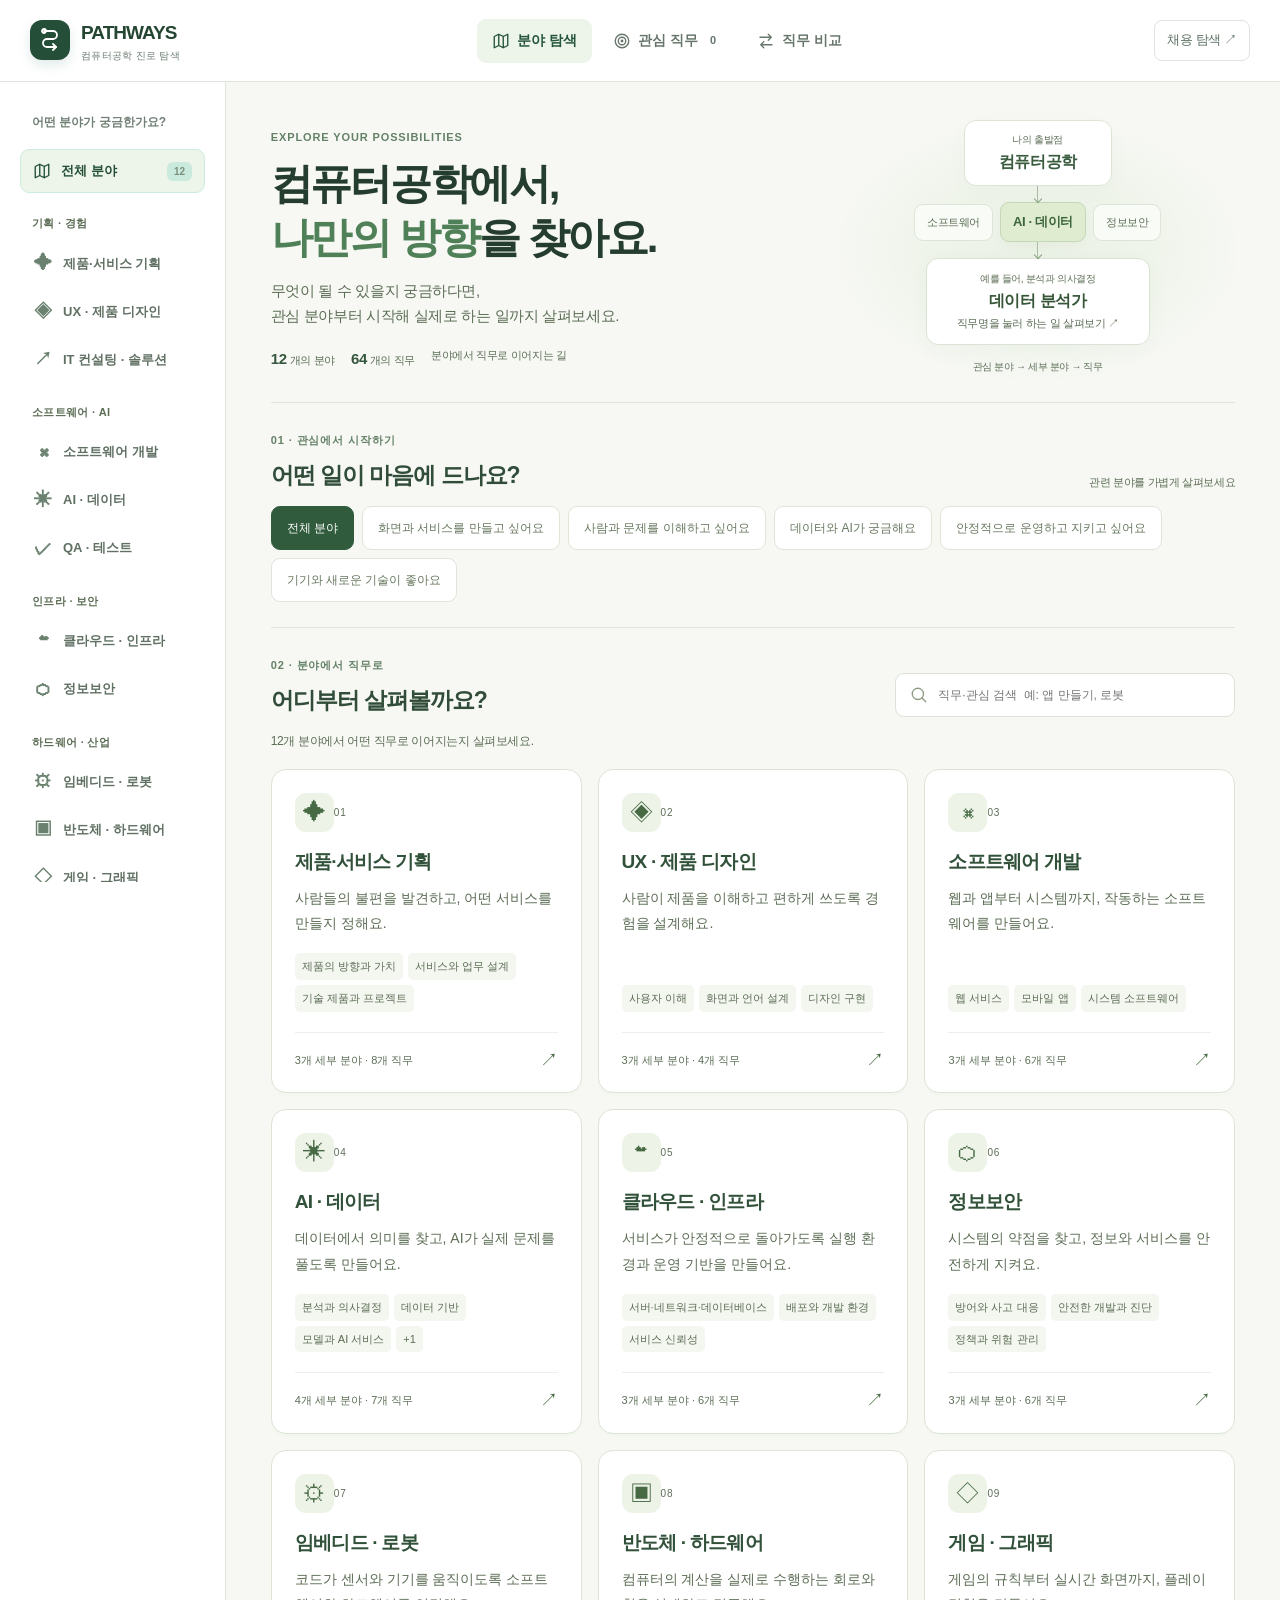
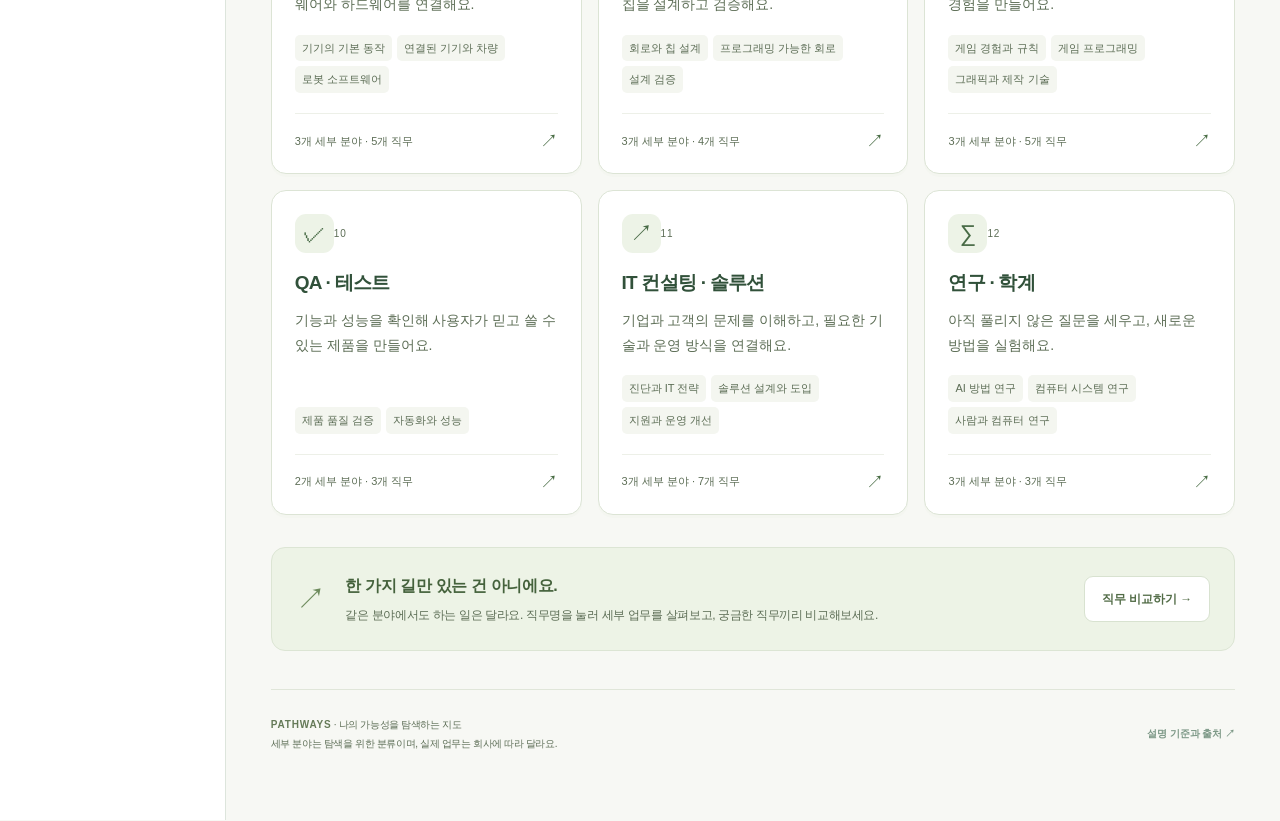
==== commit 64a02eeb: "Focus career exploration on role names and work details" ====
--- a/docs/cs-career-roadmap-v2.html
+++ b/docs/cs-career-roadmap-v2.html
@@ -71,6 +71,14 @@
 /* Keep comparison available without covering the case being read. */
 .workspace:has(.case-study) .explorer-dock{position:static;margin-top:27px}
 .artifact-figure{margin:0 0 18px}.artifact-figure figcaption{font-size:10px;color:#627b8a;line-height:1.8;margin-top:10px}.funnel-preview{display:grid;gap:10px;margin:17px 0}.funnel-row{display:grid;grid-template-columns:58px minmax(0,1fr) 40px;align-items:center;gap:9px;font-size:11px;color:#4c687b}.funnel-row>b{text-align:right;font-size:11px;font-weight:650}.funnel-bar-track{height:17px;background:#ecf2f6;border-radius:3px;overflow:hidden}.funnel-bar-track i{display:block;height:100%;background:#82a5bb;border-radius:3px}.funnel-row:nth-child(2) i{background:#5b849e}.funnel-row:nth-child(3) i{background:#325d79}.artifact-table{border-collapse:collapse;width:100%;font-size:12px;line-height:1.6;color:#456475}.artifact-table th{text-align:left;font-size:11px;font-weight:600;background:#eef3f7;color:#4b687b}.artifact-table th,.artifact-table td{padding:8px 10px;border:1px solid #dfe8ee}.artifact-table td:first-child{width:42%}.artifact-table-wrap{overflow-x:auto}.artifact-table td{overflow-wrap:anywhere}
+
+/* Career discovery: names first, duties after selection. */
+.name-list-guide{font-size:14px;line-height:1.8;color:#617455;margin:8px 0 17px}.subfield-heading{margin-bottom:0}.role-branches{display:grid;gap:18px;margin-top:21px}.role-branch{display:grid;grid-template-columns:minmax(155px,.72fr) minmax(0,2fr);gap:27px;padding:23px;background:#f0f5e9;border:1px solid #dbe5d0;border-radius:16px;align-items:start}.branch-label{padding:5px 0}.branch-number{display:block;font-size:11px;letter-spacing:.08em;color:#789065;margin-bottom:9px}.branch-label h2{font-size:18px;line-height:1.5;color:#355232;margin:0 0 8px}.branch-label p{font-size:13px;line-height:1.8;color:#667a59;margin:0}.role-name-grid{display:grid;grid-template-columns:repeat(2,minmax(0,1fr));gap:11px;align-items:stretch}.role-name-card{position:relative;background:#fff;border:1px solid #d8e3ce;border-radius:11px;display:flex;flex-direction:column;overflow:hidden;min-width:0;transition:border-color .15s,box-shadow .15s}.role-name-card:has(.role-name-link:hover),.role-name-card:focus-within{border-color:#8aa677;box-shadow:0 5px 15px #3552320c}.role-name-link{display:flex;flex-direction:column;flex:1;padding:18px 18px 13px;min-height:104px;outline-offset:-4px}.role-name-link:hover{background:#f9fcf5}.role-name-link h3{font-size:18px;line-height:1.5;color:#305333;margin:0 0 10px;letter-spacing:-.035em;font-weight:750}.role-name-hint{font-size:12px;color:#657f55;display:flex;align-items:center;justify-content:space-between;gap:12px;margin-top:auto}.role-name-hint>span{font-size:18px}.role-name-context{font-size:11px;color:#7b8c6e;line-height:1.7;margin-bottom:8px}.role-name-tools{display:flex;align-items:center;justify-content:space-between;border-top:1px solid #eef2e8;padding:4px 11px;background:#fdfefb;gap:10px}.role-name-tools .save-role,.role-name-tools .compare-card{position:static;width:auto;height:32px;min-width:34px;padding:4px 6px;border:0;box-shadow:none;background:transparent}.role-name-tools .save-role{font-size:19px}.role-name-tools .compare-card{font-size:11px}.role-name-tools .compare-card:hover,.role-name-tools .save-role:hover{background:#eaf2e1}.role-name-tools .is-compared{color:#35673c}.role-name-tools .is-saved{color:#64813e}.role-field-intro{margin-bottom:25px}.role-field-intro h1{font-size:34px}.role-context>.role-name-grid{margin-top:14px}.related-role-strip,.related-field-strip{display:flex;flex-wrap:wrap;gap:9px 17px;margin-top:22px;align-items:center;font-size:13px;color:#4c6b40}.related-role-strip>span{width:100%;font-size:12px;color:#768667}.related-role-strip a{text-decoration:underline;text-underline-offset:4px}.search-suggestions{display:flex;gap:9px;flex-wrap:wrap;justify-content:center;margin-top:18px}
+.work-overview,.project-role{scroll-margin-top:100px;padding:28px 30px;border-radius:17px;margin-bottom:27px;overflow-wrap:anywhere}.work-overview{border:1px solid #d6e2cb;background:#f2f6ec}.work-overview h2{font-size:26px;line-height:1.5;color:#2c4e34;margin:0 0 15px}.plain-help{font-size:11px;color:#65795a}.role-responsibility{font-size:17px;line-height:1.9;color:#405d38;margin:0 0 20px;max-width:920px}.role-duty-list{display:grid;grid-template-columns:repeat(3,minmax(0,1fr));gap:12px;list-style:none;margin:0;padding:0}.role-duty-list>li{background:#fff;border:1px solid #dce6d2;border-radius:10px;padding:17px}.role-duty-list>li>span{font-size:11px;color:#769164}.role-duty-list p{font-size:15px;line-height:1.85;color:#4b6441;margin:9px 0 0}.role-note{font-size:12px;color:#6b7d60;margin:18px 0 0;line-height:1.8}.project-role{background:#f9f6ed;border:1px solid #e1daca}.project-role .section-kicker{color:#7b6740}.project-role>h2{font-size:27px;line-height:1.5;color:#605032;margin:0 0 23px}.project-role h3{font-size:13px;color:#857047;margin:0 0 9px;line-height:1.8}.project-role p,.project-role li{font-size:16px;line-height:1.9;color:#65573c;margin:0}.project-role-grid{display:grid;grid-template-columns:minmax(0,.8fr) minmax(0,1.2fr);gap:28px}.project-role-grid>div+div{padding-left:28px;border-left:1px solid #e3d9c4}.project-role-results{display:grid;grid-template-columns:1fr 1fr;gap:26px;margin-top:25px;padding:22px;background:#fffdfa;border:1px solid #e5ddcb;border-radius:11px}.project-role-results ul{padding-left:19px;margin:0}.project-role .term-trigger{color:#6c592f;text-decoration-color:#a28c60}.term-trigger{display:inline;padding:0;border:0;border-radius:2px;background:transparent;color:#315d38;font:inherit;letter-spacing:inherit;line-height:inherit;text-decoration-line:underline;text-decoration-style:dotted;text-decoration-color:#7b9c66;text-decoration-thickness:1px;text-underline-offset:4px;cursor:help}.term-trigger:hover{background:#e1ebd6;text-decoration-style:solid}.term-trigger:focus-visible{outline:2px solid #678d51;outline-offset:3px}.term-dialog{border:1px solid #bbcdac;border-radius:18px;background:#fffffc;box-shadow:0 20px 80px #1e352238;padding:30px 32px;width:min(480px,calc(100% - 40px));color:#375333}.term-dialog::backdrop{background:#1c2c2a66;backdrop-filter:blur(3px)}.term-dialog .section-kicker{font-size:11px;color:#788b68}.term-dialog h2{font-size:26px;margin:9px 0 14px}.term-dialog p{font-size:17px;line-height:1.9;margin:0 0 23px}.term-dialog .btn{min-width:100px}.compare-table th,.compare-table td{font-size:15px;line-height:1.85;padding:21px;overflow-wrap:anywhere}.compare-table thead th:first-child{width:18%}.compare-table tbody th{font-size:13px;color:#657d56}.compare-table td p{margin:0 0 10px}.compare-table td p:last-child{margin-bottom:0}.compare-role-link{color:#315d38;font-size:18px}.compare-role-link:hover{text-decoration:underline;text-underline-offset:4px}.comparison-note{font-size:12px;color:#738466;margin:17px 0}.compare-table .small-muted{font-size:11px;margin-top:8px}.compare-table .link{font-size:12px;margin-top:9px}.detail-jumps{flex-wrap:wrap}.detail-jumps button{font-size:12px;padding-right:15px;padding-left:15px}.detail-jumps button>span:last-child{margin-left:3px}
+@media(max-width:1100px){.role-branch{grid-template-columns:1fr;gap:17px}.branch-label{display:grid;grid-template-columns:24px 1fr;gap:0 10px}.branch-number{margin:5px 0 0}.branch-label h2{margin:0}.branch-label p{grid-column:2;margin-top:5px}.role-duty-list{grid-template-columns:1fr}.role-duty-list>li{display:flex;align-items:baseline;gap:14px;padding:12px 17px}.role-duty-list p{margin:0}.project-role-grid{gap:20px}.project-role-grid>div+div{padding-left:20px}}
+@media(max-width:720px){.role-name-grid{grid-template-columns:1fr}.role-branch{padding:18px;gap:14px}.role-name-link{min-height:95px}.role-field-intro h1{font-size:28px}.work-overview,.project-role{padding:22px 19px}.project-role-grid,.project-role-results{grid-template-columns:1fr;gap:21px}.project-role-grid>div+div{border-left:0;border-top:1px solid #e3d9c4;padding:18px 0 0}.plain-help{line-height:1.8}.main-tabs{grid-template-columns:repeat(3,1fr)}.work-overview h2,.project-role>h2{font-size:24px}}
+.term-dialog-top{display:flex;align-items:center;justify-content:space-between;gap:20px;font-size:11px;color:#788b68;margin-bottom:14px}.term-close{min-height:38px;border:1px solid #d6e2cb;background:#f4f8ef;border-radius:8px;padding:7px 12px;color:#46653a;font-size:12px}.term-close:hover{background:#e8f0df}.term-close:focus-visible{outline:3px solid #769a5c;outline-offset:3px}
+.term-dialog p,.role-responsibility,.role-duty-list p,.project-role p,.case-situation,.case-action>p{word-break:keep-all;overflow-wrap:anywhere}
 
 </style>
 </head>
@@ -268,414 +276,3284 @@
 const subfieldsFor=id=>EXPLORER[id].groups.map(([id,name,summary,roles])=>({id,name,summary,roles}));
 const subfieldForRole=r=>subfieldsFor(r.track).find(g=>g.roles.includes(r.id));
 
-/* Authored educational scenarios, not reports of real company events.
- * Case tuple: title, situation, collaborators, success criterion, three steps.
- * Step tuple: label, action, artifact name, example artifact contents.
- * Project tuple: title, goal, inputs, first scope, three steps, deliverables,
- *               self-review question, optional extension.
- */
-function learningExample(c,p,terms=[]){return {case:{title:c[0],situation:c[1],team:c[2],success:c[3],steps:c[4].map(s=>({label:s[0],action:s[1],artifact:s[2],contents:s[3]}))},project:{title:p[0],goal:p[1],inputs:p[2],scope:p[3],steps:p[4],deliverables:p[5],check:p[6],extension:p[7]},terms:terms.map(t=>({name:t[0],meaning:t[1]}))};}
-const ROLE_EXAMPLES={
-'service-planner':learningExample(
- ['스터디룸 예약이 자꾸 겹친다면?','학생은 예약됐다고 생각하지만 관리자는 다른 명단을 보고 있어요. 예약부터 취소까지 같은 규칙이 필요해요.','디자이너·개발자·시설 운영 담당자','학생 화면과 관리자 화면에서 같은 예약 상태를 설명할 수 있나요?',[
- ['흐름 찾기','학생과 관리자의 예약 과정을 나란히 적고, 정보가 어긋나는 지점을 찾습니다.','현재 이용 흐름',['학생: 신청서를 보내면 완료로 이해','관리자: 승인 전까지는 대기 상태']],
- ['규칙 정하기','예약 가능 시간과 승인·취소 조건을 정하고 예외 상황을 빠짐없이 적습니다.','예약 정책 표',['동일 방·시간에는 승인된 예약 1건','대기 중 / 승인 / 취소를 구분']],
- ['화면으로 전달','각 화면에 어떤 상태와 안내가 필요한지 정리하고 개발자와 확인합니다.','화면 설명서',['대기 화면: 승인 전임을 안내','취소 화면: 해제되는 시간대를 표시']]]],
- ['동아리방 예약 기획서','모호한 예약 규칙을 화면과 문서로 바꿔보세요.','가상의 방 2개·종이 또는 화면 설계 도구','신청·승인·취소만 다루고 결제는 제외해요.',['예약이 겹치는 상황 3개를 적어요.','상태별 규칙과 화면을 그려요.','친구가 예약·취소 과정을 따라가게 해봐요.'],['상태 흐름도','화면 4장과 예외 규칙'],'승인 전인데 예약 완료로 오해할 화면은 없나요?','반복 예약의 변경 규칙을 추가해보세요.'],[['정책','서비스가 어떤 상황에서 어떻게 동작할지 정한 규칙']]),
-'product-manager':learningExample(
- ['기능은 많은데 예약을 끝내지 못한다면?','예약 서비스에 채팅과 추천 기능 요청이 쌓였지만, 학생들이 시간 선택 단계에서 나가고 있어요. 무엇부터 개선할까요?','디자이너·분석가·개발팀·운영팀','선택한 문제와 성공 기준을 설명하고, 개선 뒤 지표와 불편 사례를 함께 확인했나요?',[
- ['문제 좁히기','이용 기록과 학생 의견을 함께 보고 어디에서 왜 멈추는지 가설을 세웁니다.','문제 정의 메모',['관찰: 시간 선택 후 이탈','가설: 빈 시간 표시를 이해하기 어렵다']],
- ['우선순위 결정','새 기능과 예약 흐름 개선의 효과·비용·불확실성을 비교합니다.','우선순위 결정안',['먼저: 빈 시간 표시 개선','나중: 채팅 / 판단 근거를 기록']],
- ['결과 살펴보기','작게 바꾼 뒤 예약 완료 비율과 오류·문의 증가 여부를 함께 봅니다.','개선 평가 계획',['주요 기준: 예약 완료 비율','함께 볼 기준: 중복 예약·문의 건수']]]],
- ['한 가지 문제에 집중한 제품 제안서','기능 목록보다 해결할 문제와 선택 이유를 정해보세요.','가상 예약 이용 기록·학생 의견 카드','개선안 1개와 평가 계획만 만들어요.',['불편 사례를 묶고 핵심 문제를 골라요.','대안 3개의 기대 효과와 비용을 비교해요.','한 장 제안서에 측정할 기준을 적어요.'],['문제·대안 비교표','제품 제안서'],'지표가 좋아져도 학생에게 불편한 결과가 생길 수 있나요?','측정 결과가 예상과 다를 때의 후속 결정을 적어보세요.'],[['지표','변화를 판단하기 위해 같은 방식으로 측정하는 값']]),
-'product-owner':learningExample(
- ['개발팀이 이번 주에 무엇을 완성해야 할까요?','예약 취소 기능을 만들기로 했지만, 마감 이후 취소나 이미 승인된 예약의 처리 조건이 빠져 있어요.','개발팀·디자이너·제품매니저','팀이 완료 조건을 같은 의미로 이해하고 실제 동작으로 확인할 수 있나요?',[
- ['작업 쪼개기','취소 요청·시간 반환·알림처럼 검증할 수 있는 작은 기능으로 나눕니다.','작업 목록',['취소 가능한 예약만 버튼 노출','취소 완료 시 시간대를 다시 개방']],
- ['완료 조건 쓰기','정상 흐름과 실패 상황에 대해 기대하는 결과를 명확히 적습니다.','인수 조건',['이미 취소된 예약을 다시 눌러도 상태 유지','다른 사람 예약은 취소 불가']],
- ['완성 확인','팀이 구현한 기능을 조건에 맞춰 보고 남은 작업의 순서를 조정합니다.','검토 기록',['통과: 중복 취소 요청','보완: 취소 실패 시 안내 문구']]]],
- ['예약 취소 기능의 작업 카드','누가 읽어도 확인 가능한 완료 조건을 써보세요.','가상 예약 규칙·문서 또는 보드','취소 기능 한 개만 4개 이내의 작업으로 나눠요.',['사용자 행동을 짧은 문장으로 써요.','정상·실패 조건을 카드마다 붙여요.','친구에게 조건만 보고 결과를 판정하게 해요.'],['작업 카드','완료 조건 점검표'],'“잘 동작한다”처럼 사람마다 다르게 해석할 조건은 없나요?','요청이 바뀌었을 때 우선순위를 다시 정해보세요.'],[['인수 조건','작업이 완료됐는지 확인할 수 있는 구체적인 조건']]),
-'project-manager':learningExample(
- ['축제 앱을 행사 전에 공개하려면?','디자인·개발·검수가 서로 기다리면서 일정이 밀리고 있어요. 정해진 행사일 안에 핵심 기능을 끝내야 해요.','개발·디자인·검수 담당자와 행사 운영자','누가 무엇을 언제 넘겨야 하는지 분명하고, 지연 시 대안이 있나요?',[
- ['의존 관계 찾기','화면 확정 후 개발, 개발 후 검수처럼 앞뒤 순서를 정리합니다.','일정 연결표',['행사 목록 확정 → 화면 개발','시험 데이터 준비 → 종합 검수']],
- ['범위와 위험 조정','핵심 일정 조회와 나중에 가능한 기능을 나누고 담당자와 마감일을 합의합니다.','위험 대응표',['지연 위험: 행사 정보 미확정','대안: 확정된 행사부터 공개']],
- ['진행 조율','진행 상황과 막힌 일을 확인하고, 변경이 일정에 미치는 영향을 공유합니다.','진행 보고',['검수 대기 작업과 책임자','범위 변경·결정일·남은 영향']]]],
- ['가상 축제 앱의 출시 일정','작업 간 순서와 지연 대응을 설계해보세요.','기획·개발·검수 작업 카드·스프레드시트','일정 조회 기능만 포함한 가상 팀 계획이에요.',['각 작업의 담당과 선행 조건을 적어요.','마감일에서 거꾸로 일정을 배치해요.','작업 하나가 지연됐다고 가정해 수정해요.'],['일정표','위험·변경 기록'],'모든 일을 동시에 시작한다고 가정하지 않았나요?','담당자 한 명이 빠진 상황의 대안을 작성해보세요.']),
- 'technical-product':learningExample(
- ['외부 개발자가 예약 API를 쓰기 어렵다면?','협력 서비스가 예약 기능을 연결하려는데 오류 설명과 사용 제한이 불명확해 문의가 반복돼요.','백엔드 개발자·기술지원·외부 개발자','개발자가 문서만 보고 기본 요청과 오류 처리를 구현할 수 있나요?',[
- ['사용자 문제 듣기','개발자가 처음 호출하면서 막히는 인증·오류·제한 문제를 모읍니다.','개발자 이용 여정',['인증키 발급 → 첫 요청 → 오류 처리','반복 문의: 예약 실패 이유를 알 수 없음']],
- ['기술 요구 정하기','일관된 오류 응답과 사용 한도 등 제품으로 제공할 약속을 정합니다.','API 요구사항',['시간 중복은 식별 가능한 오류 코드','기존 사용자의 요청 형식 유지']],
- ['출시 기준 확인','예제와 시험 환경을 제공하고 실제 연결 흐름을 점검합니다.','출시 확인표',['성공·실패 예제 포함','기존 연동의 호환성 확인']]]],
- ['개발자를 위한 날씨 API 기획','다른 개발자가 사용할 기능의 규칙과 설명을 만들어보세요.','가상 날씨 JSON·문서 편집기','조회 요청 하나와 오류 3종만 정해요.',['요청·응답 예시를 써요.','인증 실패와 없는 도시의 응답을 정해요.','친구가 예제를 이해하는지 확인해요.'],['API 사용 안내','오류·호환성 규칙'],'잘못된 요청을 보낸 사람이 다음 행동을 알 수 있나요?','새 필드가 추가돼도 기존 앱이 동작할 방법을 적어보세요.'],[['API','프로그램끼리 요청과 결과를 주고받는 약속']]),
- 'technical-program':learningExample(
- ['여러 팀의 로그인 전환을 함께 끝내려면?','웹·앱·서버 팀이 새 로그인 방식으로 옮겨야 해요. 한 팀만 먼저 바꾸면 기존 사용자가 접속하지 못할 수 있어요.','웹·모바일·서버·보안·운영팀','팀별 전환 순서와 호환 기간, 문제가 생겼을 때의 되돌림 방법이 합의됐나요?',[
- ['연결 구조 파악','각 서비스가 어떤 로그인 정보에 의존하는지 팀별로 확인합니다.','의존 관계 지도',['모바일 구버전 → 기존 토큰 필요','서버 → 두 방식의 검증 기간 필요']],
- ['공통 전환 계획','팀의 일정을 묶고 전환 조건·중단 기준·책임자를 정합니다.','전환 계획서',['서버 호환 지원 후 앱 전환','인증 실패 증가 시 전환 중지']],
- ['통합 점검','팀마다 성공한 기능이 함께 동작하는지 시험하고 위험을 추적합니다.','통합 점검표',['구버전 앱 로그인 확인','장애 연락 순서와 복구 담당']]]],
- ['동아리 서비스 로그인 이전 계획','여러 구성 요소의 변경 순서를 조율해보세요.','가상의 웹·앱·서버 구성도','실제 인증 서비스 대신 문서와 모의 응답을 써요.',['변경 영향을 팀별로 표시해요.','호환 기간과 전환 순서를 설계해요.','앱 업데이트가 늦어지는 상황을 검토해요.'],['의존 관계도','전환·복구 체크리스트'],'모든 사용자가 같은 날 앱을 업데이트한다고 가정했나요?','각 단계의 진행 여부를 판단할 근거를 추가해보세요.'],[['호환성','서로 다른 버전이나 방식이 함께 동작하는 성질']]),
- 'business-analyst':learningExample(
- ['동아리 물품 신청이 메일 속에서 사라진다면?','학생·회계 담당자·구매 담당자가 서로 다른 양식을 쓰면서 신청 금액과 승인 내역이 맞지 않아요.','업무 담당자·개발자·제품 기획자','새 업무 흐름에서 누락·중복 처리 없이 요구사항을 확인할 수 있나요?',[
- ['현재 업무 분석','신청부터 승인·구매까지 실제로 누가 어떤 정보를 넘기는지 정리합니다.','현재 업무 흐름',['학생 신청 → 회계 승인 → 구매','문제: 승인 뒤 수량 변경 이력 없음']],
- ['요구사항 정리','담당자들이 쓰는 용어와 필요한 자료를 맞추고 개선 절차를 설계합니다.','요구사항 표',['신청 번호로 모든 기록 연결','금액 변경 시 재승인 필요']],
- ['업무로 검증','대표 신청 사례를 새 절차에 대입해 빠진 조건을 찾습니다.','업무 검증 시나리오',['일부 품목 품절 → 대체 승인','반려 후 수정 → 이전 이력 보존']]]],
- ['물품 구매 업무 개선안','복잡한 업무를 단계와 데이터로 표현해보세요.','가상 신청서 5장·흐름도 도구','신청·승인·구매의 세 단계만 다뤄요.',['현재 담당자별 행동을 그려요.','필수 입력 항목과 변경 규칙을 정해요.','예외 신청을 넣어 새 흐름을 검토해요.'],['현재·개선 흐름도','요구사항·검증 대응표'],'요구사항마다 누구의 어떤 문제를 해결하는지 연결되나요?','취소와 환불 절차를 추가해보세요.']),
- 'ai-pm':learningExample(
- ['학교 안내 챗봇이 모르는 답도 만들어낸다면?','학사 안내를 쉽게 찾으려고 챗봇을 만들지만 잘못된 마감일을 답하면 학생에게 큰 혼란이 생겨요.','AI 개발자·학사 담당자·디자이너·평가 담당자','정확성뿐 아니라 답변 보류·출처·사용자 수정 경로까지 평가했나요?',[
- ['사용 범위 정하기','AI가 답할 질문과 담당자에게 넘길 질문을 정하고 오류의 영향을 살핍니다.','서비스 범위',['공개 학사 안내만 답변','개인별 졸업 판정은 담당 부서 안내']],
- ['평가 기준 만들기','정답이 있는 질문, 자료가 없는 질문, 모호한 질문을 나눠 평가를 설계합니다.','평가 질문 모음',['없는 일정에는 답변 보류','날짜를 답할 때 문서 근거 표시']],
- ['제품 동작 결정','답변 지연·비용·오류 수준을 함께 검토하며 출시와 개선 범위를 정합니다.','출시 판단 기록',['출처 없는 답변은 표시 방식 보완','어려운 질문은 문의 경로 제공']]]],
- ['학사 안내 AI의 제품 설계','챗봇의 유용함과 실패 대응을 함께 기획해보세요.','직접 쓴 가상 학사 규정·질문 12개','모델 연결 없이 답변 예시와 평가표부터 만들어요.',['답할 질문과 보류할 질문을 나눠요.','좋은 답·잘못된 답의 기준을 써요.','출처·보류·문의 화면을 설계해요.'],['질문별 평가표','실패 상황 화면'],'그럴듯하지만 근거가 없는 답을 어떻게 구분하나요?','다른 모델의 답을 같은 기준으로 비교해보세요.'],[['평가 세트','같은 기준으로 성능을 비교하기 위해 모은 입력과 기대 결과']]),
- 'product-designer':learningExample(
- ['주문 버튼을 누르기 전에 자꾸 망설인다면?','학식 주문 화면에서 가격·선택 옵션·수령 시간이 흩어져 학생들이 주문 내용을 확신하지 못해요.','기획자·리서처·프론트엔드 개발자','처음 보는 사람이 자신의 선택과 결제 전 총액을 확인할 수 있나요?',[
- ['정보 우선순위 정하기','학생이 결정에 필요한 정보와 확인 순서를 정리합니다.','정보 구조',['메뉴 → 옵션 → 수령 시간 → 총액','추가 요금은 옵션 옆에 표시']],
- ['흐름과 화면 설계','선택·수정·완료 흐름을 그려 클릭 가능한 시안을 만듭니다.','화면 시안',['주문 요약에서 옵션 바로 수정','선택하지 않은 필수 항목 표시']],
- ['사용해보고 다듬기','주문 과제를 주고 멈추거나 되돌아가는 지점을 관찰해 수정합니다.','수정 근거 기록',['관찰: 수령 시간 찾기 어려움','수정: 확인 영역에 시간 함께 배치']]]],
- ['학식 주문 화면 3장','선택 내용이 분명한 주문 흐름을 디자인해보세요.','가상 메뉴·종이 또는 디자인 도구','메뉴 선택·주문 확인·완료 화면만 그려요.',['필수 정보를 먼저 정해요.','화면을 연결한 시안을 만들어요.','친구의 주문 과정을 보고 한 번 수정해요.'],['화면 시안','수정 전후와 이유'],'예쁜 화면을 넘어 주문 실수를 줄일 근거가 있나요?','큰 글씨 설정과 긴 메뉴 이름에도 적용해보세요.'],[['프로토타입','완성 전에 동작과 흐름을 확인하는 시제품']]),
- 'ux-researcher':learningExample(
- ['도서 검색 결과가 있는데도 못 찾는 이유는?','도서관 앱 검색 결과는 나오지만 학생들이 대출 가능한 책을 찾는 데 어려움을 겪어요. 원인을 먼저 알아야 해요.','디자이너·제품매니저·도서관 담당자','관찰한 사실과 해석을 구분하고 표본의 한계를 밝혔나요?',[
- ['질문과 과제 설계','기능 선호를 묻기보다 책을 찾는 실제 행동을 관찰할 과제를 만듭니다.','조사 계획',['과제: 오늘 빌릴 수 있는 입문서 찾기','기록: 멈춘 곳·선택 이유·질문']],
- ['행동 관찰','참여 동의를 받고 정답을 유도하지 않으며 수행 과정과 발언을 기록합니다.','관찰 메모',['행동: 소장 중 표시를 대출 가능으로 해석','발언과 연구자의 추측을 별도 기록']],
- ['패턴과 한계 전달','반복되는 어려움과 예외를 정리하고 다음 설계에서 확인할 질문을 제안합니다.','인사이트 보고',['발견: 상태 표현이 혼동됨','한계: 소수 학생 관찰로 전체 일반화 불가']]]],
- ['도서 검색 사용성 조사','사용자가 막히는 이유를 관찰로 찾아보세요.','가상 검색 화면·동의한 참여자 또는 모의 관찰 자료','과제 2개만 다루고 개인정보를 기록하지 않아요.',['중립적인 과제와 질문을 써요.','행동·발언·해석을 구분해 기록해요.','관찰 근거가 있는 개선 질문을 만들어요.'],['조사 계획','관찰 근거와 발견 요약'],'내가 듣고 싶은 답을 질문에 넣지는 않았나요?','다른 이용 경험의 참여자에게 같은 과제를 확인해보세요.']),
- 'ux-engineer':learningExample(
- ['디자인은 같은데 버튼 동작은 제각각이라면?','페이지마다 입력창의 오류 표시와 키보드 조작 방식이 달라 사용자도 개발자도 혼란스러워요.','디자이너·프론트엔드 개발자·접근성 담당자','마우스·키보드 모두에서 같은 상태와 사용 흐름을 제공하나요?',[
- ['상태 정리','기본·초점·오류·비활성 상태를 디자이너와 정리합니다.','컴포넌트 상태표',['입력 오류: 메시지와 입력창 연결','초점: 위치를 눈으로 확인 가능']],
- ['동작 구현','재사용할 입력 컴포넌트를 만들고 이름·설명·키보드 동작을 연결합니다.','실행 가능한 컴포넌트',['label로 입력 항목 이름 제공','오류를 색상 외 문장으로 전달']],
- ['사용 조건 검증','긴 문장과 작은 화면, 키보드 이동에서 깨지는 부분을 찾습니다.','사용 예시와 점검표',['긴 오류 문구에서도 줄바꿈','Tab 이동 시 초점 순서 유지']]]],
- ['누구나 쓸 수 있는 신청 폼','디자인과 실제 동작을 함께 만들어보세요.','HTML·CSS·JavaScript·브라우저','이름·신청 종류·제출의 3개 요소로 시작해요.',['각 입력의 상태를 그려요.','레이블·오류 안내·초점을 구현해요.','마우스 없이 제출하고 수정해봐요.'],['동작하는 폼','상태별 예시 페이지'],'오류 위치를 색만 보고 알아야 하지는 않나요?','공통 컴포넌트로 두 번째 폼을 만들어보세요.'],[['컴포넌트','여러 화면에서 다시 사용할 수 있게 묶은 화면 요소']]),
- 'ux-writer':learningExample(
- ['“처리 오류”를 보고 무엇을 해야 할까요?','예약 실패 안내가 전부 “처리 오류”라 학생들이 재시도해야 할지 기다려야 할지 알 수 없어요.','디자이너·기획자·개발자·고객지원','문구를 읽은 사용자가 현재 상태와 다음 행동을 이해하나요?',[
- ['상황 구분','서로 다른 실패 원인과 사용자가 취할 수 있는 행동을 정리합니다.','메시지 상황표',['시간 마감: 다른 시간 선택','연결 끊김: 예약 여부 확인 후 재시도']],
- ['문구 작성','사용자를 탓하지 않고 상태·이유·다음 행동을 짧게 씁니다.','문구 제안',['이 시간은 방금 예약됐어요. 다른 시간을 골라주세요.','버튼: 다른 시간 보기']],
- ['흐름 안에서 검토','버튼 이름과 안내를 화면에 넣고 사용자가 뜻을 바르게 이해하는지 확인합니다.','문구 검토 기록',['“확인” 대신 다음 행동이 드러나는 버튼','실패인데 완료로 읽히는 표현 제거']]]],
- ['예약 오류 메시지 고쳐쓰기','시스템의 상태를 사용자 행동으로 번역해보세요.','가상 오류 화면 6개·문서 편집기','오류·빈 화면·완료 안내를 각 2개씩 다뤄요.',['상태와 가능한 행동을 정리해요.','제목·설명·버튼을 함께 써요.','친구에게 다음 행동을 설명해달라고 해요.'],['문구 전후 비교','표현 규칙 5개'],'시스템이 확인하지 못한 결과를 확정적으로 말하지 않나요?','같은 문구를 작은 모바일 화면에 넣어보세요.']),
- 'frontend':learningExample(
- ['주문 버튼을 두 번 눌러도 안심할 수 있을까요?','학식 주문을 누른 뒤 화면 반응이 느려 학생이 다시 누릅니다. 지금 처리 중인지 결과가 무엇인지 보여줘야 해요.','디자이너·백엔드 개발자·QA 담당자','느린 응답·실패·키보드 조작에서도 주문 상태를 오해하지 않나요?',[
- ['화면 상태 나누기','입력·전송 중·성공·실패를 구분하고 각 화면의 행동을 정합니다.','상태 설계',['전송 중: 진행 상태 안내','실패: 입력 내용 보존']],
- ['화면 연결하기','서버 요청과 화면을 연결하고 중복 클릭 방지와 재시도 안내를 구현합니다.','주문 화면',['처리 중 버튼 잠금과 안내 문구','실패 원인에 맞는 재시도 경로']],
- ['불편한 조건 시험','느린 네트워크와 작은 화면, 키보드만 쓰는 환경을 확인합니다.','화면 검증 기록',['느린 응답에서도 처리 중임을 표시','초점이 사라지지 않고 결과 안내']]]],
- ['주문 상태가 보이는 작은 웹앱','서버 응답에 따라 화면이 바뀌는 경험을 만들어보세요.','HTML·CSS·JavaScript·가짜 응답 함수','메뉴 3개와 주문 버튼 하나, 실제 결제는 없어요.',['입력·대기·성공·실패 화면을 만들어요.','응답 지연과 실패를 임의로 발생시켜요.','중복 클릭·키보드·모바일을 확인해요.'],['주문 화면','상태별 확인 목록'],'응답이 늦을 때 사용자는 주문이 끝났다고 착각하지 않나요?','백엔드를 연결해 중복 주문도 서버에서 막아보세요.'],[['상태','현재 화면이 입력 중인지 처리 중인지처럼 처한 조건']]),
- 'backend':learningExample(
- ['한 번 주문했는데 주문서가 두 장이라면?','통신이 끊겨 앱이 주문 요청을 다시 보냈어요. 서버는 같은 주문을 두 번 저장하지 않아야 해요.','프론트엔드·DB 담당자·QA 담당자','같은 요청의 재전송과 동시 요청에서도 일관된 주문 결과가 나오나요?',[
- ['요청 규칙 정하기','같은 주문을 식별할 요청 번호와 재전송 시 돌려줄 결과를 정합니다.','요청·응답 규칙',['요청 번호가 같으면 기존 주문 결과','다른 상품으로 같은 번호 사용 시 오류']],
- ['저장과 처리 구현','데이터베이스 제약과 하나의 처리 단위로 중복 저장을 막습니다.','주문 처리 로직',['요청 번호에 중복 방지 제약','주문 저장과 상태 변경을 함께 처리']],
- ['동시에 시험하기','같은 요청을 동시에 보내고 실패 후 다시 보냈을 때도 확인합니다.','검증 결과표',['동시 요청 → 주문 1건','재시도 → 동일 주문 번호 반환']]]],
- ['중복에 강한 주문 API','통신이 불안정해도 같은 주문을 식별해보세요.','익숙한 서버 언어·SQLite·가상 상품','로컬 주문 생성·조회만 만들고 결제는 제외해요.',['요청 번호와 저장 구조를 정해요.','중복 번호 처리와 조회를 구현해요.','동시 요청·재시도 시험을 기록해요.'],['API와 저장 구조','중복 요청 시험 결과'],'동시에 검사하면 두 요청이 모두 통과할 가능성은 없나요?','재고 차감까지 한 번에 처리하도록 확장해보세요.'],[['트랜잭션','관련된 데이터 변경을 모두 성공시키거나 모두 취소하는 처리 단위'],['멱등성','같은 요청을 반복해도 결과가 중복해서 생기지 않는 성질']]),
- 'fullstack':learningExample(
- ['동아리 장비가 어디 있는지 한곳에서 볼까요?','장비 목록은 문서에, 대여 신청은 채팅에 있어 누가 빌렸는지 서로 다르게 알고 있어요.','동아리 운영자·디자이너·동료 개발자','화면에서 시작한 신청이 저장·조회·반납까지 이어지고 권한이 지켜지나요?',[
- ['전체 흐름 설계','학생의 대여 화면과 서버 처리, 장비·대여 기록을 함께 설계합니다.','서비스 연결도',['장비 목록 → 대여 요청 → 기록 저장','사용자·장비·대여의 관계']],
- ['한 흐름 완성','목록 화면에서 신청하고 다시 조회할 수 있는 최소 기능을 연결합니다.','실행 가능한 서비스',['대여 중 장비는 신청 제한','새로고침 후에도 대여 기록 유지']],
- ['경계에서 검증','화면과 서버가 다른 상태를 가리키는 경우와 권한 우회 요청을 확인합니다.','통합 검증 기록',['타인 대여를 반납 처리할 수 없음','이미 빌린 장비의 재신청 처리']]]],
- ['동아리 장비 대여 서비스','화면부터 데이터 저장까지 한 흐름을 완성해보세요.','웹 화면·간단한 서버·SQLite·가상 계정','장비 5개와 대여·반납만 구현해요.',['데이터 관계와 화면을 함께 그려요.','대여 한 건이 끝까지 저장되게 만들어요.','새로고침·동시 신청·권한을 확인해요.'],['실행 안내가 있는 웹앱','데이터 관계도와 확인 기록'],'버튼을 숨기는 것만으로 권한을 처리하지 않았나요?','관리자의 연체 확인 화면을 추가해보세요.']),
- 'android':learningExample(
- ['인터넷이 끊겨도 현장 체크를 계속하려면?','교내 행사 운영자가 장소를 돌며 준비물을 확인하지만 지하 공간에서는 연결이 끊겨요.','백엔드 개발자·디자이너·현장 운영자','앱을 닫거나 연결을 잃어도 기록이 남고 재연결 시 중복되지 않나요?',[
- ['로컬 기록 설계','체크 상태를 기기에 먼저 저장하고 전송 여부를 따로 관리합니다.','데이터 상태표',['체크 완료·서버 전송 대기','기록 ID·변경 시각 저장']],
- ['앱 동작 구현','화면 회전과 앱 재시작에도 기록이 유지되도록 저장과 화면을 연결합니다.','오프라인 체크 화면',['연결 없음 안내','전송 대기 항목 수 표시']],
- ['동기화 검증','연결 복구 시 같은 기록을 중복 전송하지 않고 실패를 다시 처리합니다.','기기 시험 기록',['비행기 모드에서 체크 후 재시작','재연결 후 대기 기록 전송 확인']]]],
- ['오프라인 행사 체크리스트','네트워크 없이도 기록되는 앱을 만들어보세요.','Android Studio·에뮬레이터·가상 항목','체크 10개와 기기 저장부터 시작해요.',['항목·상태를 로컬에 저장해요.','앱 종료 후 기록을 다시 불러와요.','가짜 서버로 재전송 상황을 시험해요.'],['Android 앱','종료·회전·재연결 확인표'],'화면 회전 때 입력 내용이 사라지지 않나요?','여러 기기에서 바꾼 기록의 충돌 규칙을 정해보세요.'],[['동기화','기기와 서버의 변경 내용을 서로 맞추는 과정']]),
- 'ios':learningExample(
- ['다음 수업을 앱을 열지 않고 볼 수 있을까요?','학생이 이동 중 시간표를 자주 확인해요. iPhone 홈 화면에서 다음 수업을 보여주되 정보가 오래됐다는 사실도 알 수 있어야 해요.','디자이너·서버 개발자·QA 담당자','날짜 변경·시간표 수정·앱 재실행에도 표시 내용이 일관되나요?',[
- ['표시할 정보 정하기','작은 위젯에서 필요한 수업명·시간·장소와 빈 상태를 정합니다.','위젯 화면 설계',['다음 수업·강의실 표시','오늘 수업이 없을 때 안내']],
- ['앱과 데이터 연결','앱에서 저장한 시간표를 위젯과 공유하고 갱신할 시점을 계획합니다.','시간표 데이터 흐름',['앱 수정 → 공유 저장소 반영','위젯 갱신 요청과 일정 구성']],
- ['시스템 조건 확인','큰 글씨·날짜 변경·갱신 지연에서 잘못된 확신을 주는지 살핍니다.','기기 검증표',['자정 이후 다음 날짜의 시간표','시스템 갱신 지연 가능성 고려']]]],
- ['다음 수업 카드 앱','시간에 따라 다른 정보를 보여주는 앱을 만들어보세요.','Xcode·iOS 시뮬레이터·가상 시간표','앱 안의 다음 수업 카드부터 만들어요.',['시간표와 현재 시각을 비교해요.','수업 없는 날의 화면도 만들어요.','날짜·글자 크기를 바꿔 확인해요.'],['SwiftUI 화면','시간 경계 시험 목록'],'수업 종료 시각과 다음 날의 첫 수업을 구분하나요?','가능한 환경이라면 홈 화면 위젯으로 확장해보세요.'],[['위젯','앱을 열지 않아도 핵심 정보를 보여주는 작은 화면']]),
- 'system-dev':learningExample(
- ['큰 로그 파일만 열면 프로그램이 멈춘다면?','운영 도구가 파일 전체를 메모리에 올려 큰 로그를 분석할 때 느려지거나 종료돼요.','운영 엔지니어·다른 개발자·성능 담당자','파일 크기가 커져도 자원 사용을 설명할 수 있고 기존 결과와 일치하나요?',[
- ['병목 측정','파일 읽기·분석·출력 시간을 나눠 메모리와 실행 시간을 측정합니다.','측정 기록',['전체 파일 적재 구간에서 메모리 증가','분석과 출력 시간을 따로 기록']],
- ['처리 방식 변경','파일을 조금씩 읽고 필요한 집계만 보관하도록 처리 구조를 바꿉니다.','스트리밍 처리 구조',['한 줄씩 읽고 오류 수 집계','파일 전체 대신 집계 상태만 유지']],
- ['정확성과 성능 비교','같은 입력에서 결과 일치와 자원 사용 변화를 함께 확인합니다.','전후 비교표',['작은 파일에서 기존 결과와 일치','크기별 시간·최대 메모리 측정']]]],
- ['큰 파일을 읽는 로그 집계기','메모리를 아끼며 파일을 처리해보세요.','C·Rust 또는 익숙한 언어·직접 생성한 로그','오류 유형별 건수 집계만 구현해요.',['전체 읽기 방식으로 기준을 만들어요.','한 줄씩 처리하는 방식으로 바꿔요.','입력 크기를 바꿔 결과·시간·메모리를 비교해요.'],['집계 프로그램','측정 조건을 적은 비교표'],'빠르게 만들다가 누락한 마지막 줄이나 빈 줄은 없나요?','여러 파일을 처리할 때의 병렬 실행을 비교해보세요.'],[['병목','전체 처리 속도를 제한하는 가장 느린 부분']]),
- 'data-analyst':learningExample(
- ['동아리 가입이 어느 단계에서 멈출까요?','홍보 페이지 방문은 많은데 가입은 적어요. 운영자는 홍보가 문제인지 신청 화면이 문제인지 알고 싶어 해요.','운영 담당자·제품매니저·개발자','숫자의 정의와 누락을 확인하고, 관찰만으로 원인을 단정하지 않았나요?',[
- ['질문을 숫자로 바꾸기','방문·신청 시작·가입 완료의 정의와 집계 단위를 정합니다.','분석 기준',['사람 수와 클릭 수를 구분','가입 완료는 서버 저장 성공 기준']],
- ['패턴 비교하기','단계별 이동과 기기별 차이를 보고 기록 누락도 확인합니다.','분석 표',['방문 → 신청 시작 → 완료 인원','모바일·데스크톱 비교 / 누락 표시']],
- ['다음 행동 제안','이탈이 두드러진 구간과 가능한 설명을 구분해 후속 확인을 제안합니다.','의사결정 메모',['관찰: 모바일 신청 단계 이탈','다음 확인: 오류 기록과 사용성 점검']]]],
- ['가입 흐름 분석 보고서','데이터에서 개선할 질문을 찾아보세요.','직접 만든 가상 방문·신청 CSV·스프레드시트 또는 SQL','가입 흐름 하나와 기기별 비교만 해요.',['중복·누락과 집계 기준을 정해요.','단계별 인원과 완료 비율을 그려요.','관찰·가설·추가 확인을 나눠 써요.'],['분석 표와 그래프','한 장 제안서'],'방문이 여러 번인 한 사람을 여러 명으로 세지 않았나요?','개선 전후 비교에 영향을 줄 다른 요인도 정리해보세요.'],[['퍼널','이용자가 시작부터 완료까지 이동하는 단계를 나눈 것']]),
- 'analytics-engineer':learningExample(
- ['팀마다 “활성 사용자 수”가 다르다면?','분석팀과 운영팀이 같은 앱의 이용자 수를 다르게 보고해요. 원본 기록에서 누구나 같은 지표를 얻을 기준이 필요해요.','데이터 분석가·데이터 엔지니어·업무 담당자','같은 정의로 반복 계산할 수 있고 잘못된 데이터가 자동으로 드러나나요?',[
- ['정의 맞추기','방문자와 실제 이용자, 날짜 기준, 제외할 시험 계정을 합의합니다.','지표 정의서',['활성: 당일 핵심 기능 이용','시간대와 시험 계정 제외 규칙']],
- ['분석용 표 만들기','복잡한 원본 기록을 사용자·날짜 기준으로 정리하는 변환을 만듭니다.','변환 모델',['원본 이벤트 → 정리된 활동 → 일별 지표','사용자·날짜 조합의 중복 제거']],
- ['품질과 변경 관리','중복·빈 값·누락 관계를 검증하고 계산 변경의 영향을 문서화합니다.','데이터 검사 결과',['사용자·날짜 키 중복 검사','원본부터 지표까지 연결 설명']]]],
- ['모두 같은 숫자를 보는 지표 표','원본 기록을 신뢰할 수 있는 분석 표로 바꿔보세요.','가상 앱 기록 CSV·SQLite·SQL','일별 활성 사용자 한 가지 지표만 만들어요.',['지표의 포함·제외 조건을 써요.','원본·정리·집계 SQL을 나눠요.','중복과 빈 값 검사 쿼리를 붙여요.'],['변환 SQL','지표 정의와 품질 검사'],'날짜 기준이 바뀌면 어떤 표를 다시 계산해야 하나요?','늦게 도착한 기록을 반영하는 규칙을 추가해보세요.'],[['데이터 모델','데이터를 어떤 구조와 관계로 정리할지 정한 설계']]),
- 'data-engineer':learningExample(
- ['매일 오는 센서 파일의 형식이 다르다면?','건물별 온도 파일이 매일 도착하지만 어떤 파일은 열 이름이 다르고 같은 파일이 두 번 오기도 해요.','분석가·서비스 개발자·운영 담당자','재실행해도 중복되지 않고 실패한 입력과 이유를 찾을 수 있나요?',[
- ['입력 계약 정하기','시간·장소·온도 열과 허용 형식을 정하고 틀린 입력의 처리 방법을 정합니다.','입력 규칙',['필수: 측정 시각·센서 ID·온도','형식이 틀린 행은 별도 보관']],
- ['수집 흐름 만들기','파일을 읽고 형식을 통일한 뒤 같은 측정이 중복 저장되지 않게 적재합니다.','처리 흐름',['수집 → 검증 → 변환 → 저장','센서 ID·측정 시각으로 중복 확인']],
- ['실패와 재처리 관리','어디까지 성공했는지 기록하고 실패한 파일만 다시 처리합니다.','실행 기록',['파일별 성공·오류 행 수','실패 이유와 재처리 결과']]]],
- ['센서 CSV 수집기','엉킨 파일도 반복 처리할 수 있게 만들어보세요.','직접 만든 CSV 3개·Python·SQLite','하루치 파일 수집과 오류 분리만 구현해요.',['열 이름과 자료형을 통일해요.','중복 없이 저장하는 흐름을 만들어요.','같은 파일 재실행과 잘못된 행을 시험해요.'],['수집 프로그램','오류 기록과 저장된 표'],'작업 중간에 멈췄다가 다시 실행해도 같은 결과인가요?','늦게 도착한 파일을 처리하는 방식을 추가해보세요.'],[['파이프라인','수집·정리·저장처럼 데이터를 순서대로 처리하는 흐름']]),
- 'data-scientist':learningExample(
- ['내일 학식을 얼마나 준비해야 할까요?','식당은 남는 음식과 조기 품절을 줄이고 싶어요. 지난 판매량과 요일로 수요를 추정할 수 있을지 살펴봐요.','식당 운영자·데이터 엔지니어·개발자','단순한 기준보다 나은지, 틀렸을 때 영향과 데이터 한계를 설명했나요?',[
- ['예측 문제 정하기','언제 어떤 정보를 알고 얼마나 앞을 예측할지 정합니다.','문제·데이터 정의',['전날 기준 다음 날 판매량 예측','예측 시점 이후 정보는 제외']],
- ['기준과 모델 비교','지난 같은 요일의 평균과 간단한 예측 모델을 시간 순서대로 비교합니다.','실험 비교표',['과거로 학습·이후 기간으로 평가','기준 예측과 모델의 오차 비교']],
- ['오차 해석하기','행사일 등 자주 틀리는 조건을 찾아 운영 판단에 쓸 범위를 설명합니다.','예측 활용 안내',['행사일은 별도 확인 필요','적게·많이 예측했을 때 비용 구분']]]],
- ['가상 식당 수요 예측 실험','모델이 단순 평균보다 도움이 되는지 확인해보세요.','가상 일별 판매 CSV·Python·간단한 회귀 모델','요일과 과거 판매량만 사용해요.',['시간 순서로 학습·평가 자료를 나눠요.','요일 평균과 모델을 비교해요.','크게 틀린 날과 한계를 설명해요.'],['재현 가능한 실험','기준·모델 오차 그래프'],'미래 판매량을 입력에 섞어 성능이 좋아 보이지는 않나요?','휴일 정보를 추가했을 때 차이를 비교해보세요.'],[['데이터 누수','실제 예측 때 알 수 없는 정보가 학습·평가에 섞이는 문제']]),
- 'ml-engineer':learningExample(
- ['사진으로 물품을 분류하는 기능을 만들려면?','장비 대여 서비스가 사진으로 키보드·마우스·헤드셋을 구분하려고 해요. 실험 모델을 실제 입력에서 쓸 수 있게 만들어야 해요.','데이터 담당자·앱 개발자·제품매니저','처음 보는 사진에서 성능·응답 시간·모르는 입력 처리를 함께 확인했나요?',[
- ['데이터와 평가 준비','같은 물체의 비슷한 사진이 학습과 시험에 섞이지 않게 나눕니다.','데이터 구성표',['물체 단위로 학습·시험 분리','어두운 사진·여러 물체 사진 포함']],
- ['모델과 입력 처리 구현','사진 크기·형식을 통일하고 모델을 학습해 호출 가능한 형태로 만듭니다.','추론 기능',['입력 사진 → 전처리 → 분류 결과','분류 점수와 처리 시간 반환']],
- ['서비스 조건 검증','오분류와 지연을 확인하고 확신이 낮은 결과는 확인 요청으로 돌립니다.','평가 보고',['유형별 혼동 사례','지원하지 않는 입력의 안내']]]],
- ['책상 물품 사진 분류기','모델을 시험 가능한 작은 기능으로 만들어보세요.','직접 찍은 개인정보 없는 사진·Python·경량 모델','물품 3종과 모르는 물품의 처리만 다뤄요.',['촬영 대상 단위로 자료를 나눠요.','간단한 모델과 입력 처리를 만들어요.','다른 배경 사진으로 오분류를 살펴봐요.'],['분류 실행 코드','오분류 모음과 한계'],'같은 사진의 복사본이 학습과 시험 양쪽에 있지 않나요?','사진 회전·밝기 변화에 얼마나 견디는지 비교해보세요.'],[['추론','학습한 모델로 새 입력의 결과를 계산하는 과정']]),
- 'ai-app':learningExample(
- ['학사 문서를 근거로 답하는 도우미를 만든다면?','학생들이 긴 안내 문서에서 필요한 조항을 찾기 어려워요. 답변과 함께 근거 위치를 보여주는 기능을 만들어요.','기획자·문서 담당자·AI 엔지니어','답과 근거가 일치하고 자료에 없는 질문은 확인할 수 없다고 안내하나요?',[
- ['문서를 찾기 좋게 준비','문서 제목·조항·갱신 정보를 보존하며 검색할 단위로 나눕니다.','문서 색인',['조각마다 문서명·절 번호 보존','같은 내용의 구버전 구분']],
- ['검색과 답변 연결','질문과 관련된 문서 조각을 찾고 그 근거 안에서 답을 구성합니다.','답변 화면',['답변 아래 문서·조항 링크','근거 부족 시 답변 보류']],
- ['실패 질문 확인','문서에 없는 질문과 비슷한 조항을 혼동하는 질문으로 시험합니다.','평가 기록',['없는 규정 질문 → 보류 여부','답변의 날짜가 인용 조항과 일치']]]],
- ['근거를 보여주는 동아리 FAQ','찾은 문장과 답변을 연결해보세요.','직접 만든 규정 문서 5개·로컬 검색·선택적으로 모델','첫 버전은 검색한 문장을 그대로 보여줘도 좋아요.',['문서를 제목·절 단위로 정리해요.','질문에 맞는 문장과 출처를 보여줘요.','답이 없는 질문도 시험해요.'],['FAQ 데모','질문·근거·판정 표'],'검색한 문서가 질문의 조건까지 뒷받침하나요?','모델을 연결하면 근거 밖 내용을 더하는지 평가해보세요.'],[['RAG','자료를 먼저 찾고 그 내용을 참고해 답변을 만드는 방식']]),
- 'mlops':learningExample(
- ['새 모델이 더 나쁘면 어떻게 되돌릴까요?','물품 분류 모델을 자주 바꾸는데 어떤 데이터와 설정으로 만든 버전인지 기록이 부족해요. 문제 버전을 되돌리기도 어려워요.','ML 엔지니어·플랫폼·운영 담당자','버전의 근거를 추적하고 검증된 이전 버전으로 돌아갈 수 있나요?',[
- ['버전 이력 묶기','모델 파일을 데이터·설정·평가 결과와 연결해 저장합니다.','모델 이력',['모델 v2 ↔ 데이터 묶음·설정','평가 조건과 결과를 함께 보관']],
- ['배포 조건 자동화','평가와 입력 형식 검사를 통과한 모델만 다음 환경으로 옮깁니다.','배포 흐름',['검사 실패 시 승격 중단','배포 전 이전 버전 보관']],
- ['운영과 복구 준비','응답 시간·오류·입력 변화 등을 관찰하고 되돌림을 시험합니다.','운영 점검표',['모델 버전별 오류·지연 기록','이전 버전 복구 절차 확인']]]],
- ['모델 버전 교체 연습장','모델의 평가·기록·되돌림을 연결해보세요.','작은 로컬 모델 2개·설정 파일·실행 스크립트','유료 클라우드 없이 로컬 버전 전환만 구현해요.',['모델별 설정과 평가 결과를 저장해요.','검사 통과 시에만 실행 버전을 바꿔요.','실패를 가정하고 이전 버전으로 돌아가요.'],['버전 전환 스크립트','평가·복구 기록'],'어떤 데이터로 만든 모델인지 다시 찾을 수 있나요?','입력 분포가 달라질 때 알림 기준을 설계해보세요.'],[['롤백','문제가 생긴 변경을 이전에 동작하던 버전으로 되돌리는 것']]),
- 'cloud-engineer':learningExample(
- ['시험용 서버와 운영 서버가 섞여 있다면?','개발자가 시험하다 운영 데이터를 바꿀 수 있는 구조예요. 서비스가 올라갈 공간과 접근 경계를 정비해야 해요.','개발자·보안·운영 담당자','환경이 분리되고 필요한 사람·서비스만 접근하며 복구 방법이 있나요?',[
- ['구성 설계','앱·데이터베이스·외부 연결을 그려 공개할 부분과 내부 부분을 나눕니다.','환경 구성도',['외부: 웹 진입점','내부: 데이터베이스 / 시험·운영 분리']],
- ['자원과 권한 설정','네트워크·서버·저장 공간을 구성하고 필요한 접근만 허용합니다.','설정 목록',['앱만 데이터베이스에 접속','환경별 접근 권한·비용 한도 확인']],
- ['복구와 운영 확인','자원 상태·비용·백업을 확인하고 장애 상황의 재구성을 점검합니다.','운영 인계서',['접근 경로·자원 담당 기록','백업 위치와 복구 순서']]]],
- ['두 환경을 분리한 서비스 구성도','서비스가 안전하게 운영될 공간을 설계해보세요.','가상 서비스 요구사항·구성도 도구·선택적으로 로컬 컨테이너','유료 자원 생성 없이 설계와 로컬 연결로 시작해요.',['공개·내부 영역을 나눠요.','시험·운영의 권한을 표로 써요.','DB 장애 때의 복구 순서를 적어요.'],['구성도','접근·복구 점검표'],'개발 환경의 계정이 운영 데이터에도 접근하나요?','자원 수가 늘었을 때 비용을 제한할 방법을 적어보세요.']),
- 'devops':learningExample(
- ['배포할 때마다 사람마다 순서가 다르다면?','누군가는 시험을 빼먹고, 누군가는 설정을 잘못 복사해요. 변경을 반복 가능한 절차로 서비스에 반영해야 해요.','개발팀·QA·운영팀','같은 변경을 같은 절차로 검증·배포하고 실패하면 중단하거나 되돌릴 수 있나요?',[
- ['현재 절차 정리','코드 변경부터 공개까지 수작업과 자주 빠지는 검사를 찾습니다.','배포 절차 표',['변경 → 시험 → 빌드 → 배포','환경 설정과 비밀값 분리']],
- ['자동 흐름 구성','시험과 빌드를 자동 실행하고 실패한 변경은 배포하지 않게 합니다.','자동 배포 흐름',['시험 실패 시 다음 단계 중단','배포 파일을 버전별로 보관']],
- ['배포 후 확인','실제 동작 확인과 이전 버전 복구를 절차에 포함합니다.','배포 기록',['공개 후 기본 기능 확인','실패 시 이전 산출물로 복구']]]],
- ['작은 앱의 반복 가능한 배포','검증부터 실행까지 한 흐름으로 묶어보세요.','간단한 로컬 웹앱·Git·스크립트','로컬의 배포 폴더로 복사하는 방식부터 시작해요.',['시험·빌드 명령을 하나로 정리해요.','시험 실패 시 복사가 멈추게 해요.','이전 버전으로 되돌리는 명령을 만들어요.'],['배포 스크립트','실패·복구 기록'],'시험 실패를 무시한 채 다음 단계가 실행되지는 않나요?','원격 저장소의 자동 실행으로 확장해보세요.'],[['CI/CD','변경의 검사·빌드·배포를 반복 가능한 흐름으로 연결하는 방식']]),
- 'sre':learningExample(
- ['수강 신청 시간만 되면 로그인이 느려진다면?','서버는 켜져 있지만 학생은 로그인 화면에서 기다려요. 사용자가 체감하는 안정성을 기준으로 원인을 찾아야 해요.','개발팀·인프라·서비스 운영자','사용자 영향·복구·재발 방지를 구분하고 알림이 실제 조치로 이어지나요?',[
- ['사용자 기준 측정','서버 사용량뿐 아니라 로그인 성공률과 응답 시간을 관찰합니다.','서비스 상태 지표',['로그인 성공 비율','느린 요청의 응답 시간 분포']],
- ['장애 완화','시간대·오류·변경 기록을 연결해 영향을 줄이고 복구를 확인합니다.','대응 기록',['최근 변경과 지연 시작 시각 비교','완화 조치 후 사용자 지표 확인']],
- ['재발 줄이기','원인과 탐지 지연을 검토하고 알림·용량·복구 절차를 보완합니다.','사후 분석',['개인 책임보다 시스템 조건 정리','후속 조치에 담당과 검증 기준 지정']]]],
- ['느려지는 로컬 서비스 관찰','서버가 켜져 있는 것과 잘 동작하는 것을 구분해보세요.','직접 만든 로컬 서버·요청 기록·그래프 도구','인위적 지연 하나와 복구 흐름만 다뤄요.',['성공률과 응답 시간을 기록해요.','일부 요청에 지연을 넣어 관찰해요.','알림 기준과 복구 확인 절차를 써요.'],['상태 그래프','장애 대응·사후 분석 메모'],'평균이 정상이어도 일부 사용자가 오래 기다리지는 않나요?','잘못된 알림과 놓친 장애를 함께 평가해보세요.'],[['SLO','사용자가 기대하는 서비스 품질을 측정 가능한 목표로 정한 것']]),
- 'platform':learningExample(
- ['새 서비스마다 같은 준비를 반복한다면?','개발팀마다 로그·배포·설정을 새로 구성하느라 기능 개발보다 준비에 시간을 써요. 공통 출발점을 제공할 수 있어요.','여러 개발팀·보안·인프라 담당자','개발자가 문서만 보고 시작할 수 있고 공통 도구가 예외 요구도 수용하나요?',[
- ['반복 불편 수집','새 프로젝트를 만드는 과정을 관찰하고 공통 문제를 고릅니다.','개발 경험 목록',['로그 형식이 팀마다 다름','환경 설정 누락으로 첫 실행 실패']],
- ['공통 경로 만들기','템플릿과 실행 안내로 기본 설정·검사·로그를 제공합니다.','서비스 템플릿',['기본 상태 확인 경로','설정 예시와 실행 명령 포함']],
- ['이용자에게 검증','다른 개발자가 시작해보게 하고 막힌 지점과 유지 비용을 확인합니다.','템플릿 개선 기록',['첫 실행의 추가 질문 기록','업데이트와 사용자 예외 처리 안내']]]],
- ['동아리 개발팀의 시작 템플릿','다른 사람이 쉽게 시작하는 개발 환경을 만들어보세요.','간단한 서버 예제·설정 샘플·설명서','서버 실행·로그·시험 세 가지 기본 기능만 제공해요.',['반복 준비 작업을 목록으로 만들어요.','예제 프로젝트와 실행 안내를 묶어요.','친구가 처음부터 실행하도록 관찰해요.'],['프로젝트 템플릿','시작 안내와 개선 기록'],'만든 본인만 알고 있는 준비 단계가 빠지지는 않았나요?','템플릿 버전 변경을 기존 프로젝트에 적용해보세요.']),
- 'system-admin':learningExample(
- ['인터넷은 되는데 교내 서비스만 안 열린다면?','어떤 강의실에서만 교내 주소가 열리지 않아요. 단말·이름 해석·네트워크·서버 중 어느 구간의 문제인지 좁혀야 해요.','기술지원·네트워크·서버 운영자','원인을 추측으로 덮지 않고 구간별 확인과 변경·복구 기록이 남나요?',[
- ['증상 범위 확인','사용자·장소·시간과 접속 가능한 다른 서비스를 비교합니다.','장애 범위 표',['특정 강의실 / 특정 주소에서 재현','다른 네트워크에서는 정상']],
- ['경로별 원인 분리','주소 해석과 연결 여부, 서버 상태를 차례로 확인합니다.','진단 기록',['이름 해석 결과 비교','연결 실패 구간과 서버 응답 기록']],
- ['복구하고 문서화','승인된 설정을 수정한 뒤 영향 범위와 정상 동작을 확인합니다.','운영 기록',['설정 변경 전후 값','원복 방법과 재발 확인 항목']]]],
- ['가상 네트워크 장애 진단서','증상을 근거로 원인을 좁히는 연습을 해보세요.','로컬 가상 환경 또는 준비된 진단 출력','본인 환경의 이름 해석·연결 문제만 다뤄요.',['정상·오류 진단 자료를 만들어요.','확인 순서에 따라 원인 후보를 줄여요.','변경과 복구 결과를 기록해요.'],['진단 흐름도','장애·복구 보고서'],'연결이 안 된다는 사실만으로 서버 장애라 단정했나요?','여러 증상이 같은 원인에서 생기는 상황을 추가해보세요.'],[['DNS','서비스 이름을 접속할 주소로 찾아주는 체계']]),
- 'dba':learningExample(
- ['예약 내역 조회가 점점 느려진다면?','예약 기록이 늘면서 학생의 내역 페이지가 느려졌어요. 데이터 손실 없이 조회를 개선하고 복구도 준비해야 해요.','백엔드 개발자·인프라·운영자','조회 결과가 같고 쓰기 비용과 복구 가능성까지 확인했나요?',[
- ['쿼리 확인','느린 요청의 조회 방식과 실행 계획을 살펴 불필요하게 읽는 범위를 찾습니다.','조회 분석',['사용자별 조회에 전체 표 읽기','조건·정렬·반환 행 수 확인']],
- ['저장 구조 개선','조회에 맞는 인덱스와 쿼리를 검토하고 쓰기 영향도 비교합니다.','변경 비교표',['사용자·날짜 인덱스 후보','조회 시간과 저장·쓰기 비용 비교']],
- ['복구 검증','백업이 존재하는지만 보지 않고 별도 환경에서 복원해 확인합니다.','복원 점검표',['백업으로 새 DB 복원','주요 표의 건수·관계·조회 확인']]]],
- ['예약 DB 성능과 복원 실험','검색 속도와 데이터 보존을 함께 다뤄보세요.','SQLite·가상 예약 데이터·SQL','조회 한 종류와 백업·복원만 연습해요.',['여러 크기의 가상 기록을 넣어요.','인덱스 전후 실행 계획과 시간을 비교해요.','복사본으로 복원하고 결과를 확인해요.'],['SQL·실행 계획 비교','복원 확인 기록'],'속도는 빨라졌지만 결과가 빠지거나 중복되지는 않나요?','기록 삭제·보존 정책을 설계해보세요.'],[['인덱스','데이터를 빠르게 찾도록 별도로 정리한 색인']]),
- 'security-engineer':learningExample(
- ['퇴사한 계정이 아직 관리자라면?','공용 관리자 계정과 오래된 권한 때문에 누가 어떤 자료에 접근하는지 알기 어려워요. 접근 통제를 개선해야 해요.','시스템 운영자·개발팀·인사·업무 담당자','필요한 접근은 유지하면서 불필요한 권한을 제거하고 변경을 추적하나요?',[
- ['접근 현황 파악','계정과 자원, 필요한 업무를 연결해 불필요한 관리자 권한을 찾습니다.','권한 현황 표',['업무별 필요한 자원','미사용 계정·공용 관리자 계정 표시']],
- ['통제 적용','개인 계정·역할별 권한·추가 인증과 접근 기록을 구성합니다.','접근 통제안',['일반 조회와 관리자 작업 분리','권한 변경·접속 기록 보관']],
- ['정상·거부 동작 확인','허용된 업무는 가능하고 금지한 작업은 거절되는지 확인합니다.','통제 검증표',['조회 담당의 삭제 시도 차단','계정 비활성화 후 접근 거부']]]],
- ['역할별 권한이 있는 파일함','누가 무엇을 할 수 있는지 명확하게 만들어보세요.','가상 계정·로컬 웹앱·가짜 문서','조회자·편집자·관리자 3개 역할만 사용해요.',['자원·행동별 권한 표를 써요.','서버에서 허용 여부를 검사해요.','권한 없는 요청과 계정 정지를 시험해요.'],['권한 표','허용·거부 시험 결과'],'화면을 건너뛰어 요청해도 권한이 적용되나요?','권한이 바뀐 이유와 승인 기록을 남겨보세요.'],[['최소 권한','업무에 꼭 필요한 접근 권한만 주는 원칙']]),
- 'soc-analyst':learningExample(
- ['새벽에 로그인 실패가 갑자기 늘었다면?','관제 화면에 로그인 실패 알림이 떴어요. 정상적인 실수인지 계정 침해 시도인지 근거를 확인하고 대응해야 해요.','보안 엔지니어·IT 운영자·계정 소유 부서','관찰 사실과 추정을 분리하고 증거·영향·대응 판단을 기록했나요?',[
- ['알림 맥락 확인','시간·대상 계정·접속 위치·성공 기록을 연결해 평소와 다른 점을 찾습니다.','사건 시간선',['실패 반복 뒤 성공 여부','여러 계정 또는 특정 계정 집중']],
- ['영향과 대응 판단','관련 기록으로 범위를 좁히고 정해진 절차에 따라 계정 보호를 요청합니다.','대응 판단서',['확인된 사실 / 추가 확인 사항','계정 보호와 담당자 확인 절차']],
- ['기록과 탐지 보완','원본 기록을 보존하고 오탐 원인 또는 놓친 조건을 반영합니다.','사건 보고',['증거 출처·시각·조치 기록','정상 작업과 구분할 탐지 조건']]]],
- ['가상 로그인 기록 조사','알림 하나에서 사건의 흐름을 재구성해보세요.','직접 만든 가상 로그 CSV·스프레드시트 또는 Python','실제 계정·네트워크에는 접근하지 않아요.',['정상·실패·성공 기록을 섞어 만들어요.','계정과 시간별로 사건 흐름을 그려요.','사실·가설·다음 확인을 나눠 보고해요.'],['사건 시간선','조사·대응 메모'],'위치가 달라졌다는 이유만으로 공격이라 단정했나요?','정상 출장이나 자동 작업으로 생기는 오탐을 추가해보세요.'],[['오탐','정상 행동을 위험한 행동으로 잘못 알리는 것']]),
- 'pentester':learningExample(
- ['내 연습 앱에서 다른 사람 기록도 보일까요?','개발팀이 공개 전에 접근 통제가 제대로 되는지 점검을 요청했어요. 허가된 범위 안에서 취약점을 재현하고 수정 여부를 확인해요.','개발자·서비스 책임자·보안팀','허가 범위와 중단 조건을 지키고 수정 가능한 근거를 전달했나요?',[
- ['점검 범위 합의','대상·시간·허용 시험과 제외할 데이터를 확인합니다.','점검 범위서',['허가된 연습 환경·가상 계정만 사용','민감 정보·운영 영향 발생 시 중단']],
- ['통제 검증','권한이 다른 가상 계정으로 자신의 기록만 접근 가능한지 확인합니다.','재현 기록',['계정 A의 요청으로 B 기록 접근 여부','최소 재현과 예상·실제 결과']],
- ['수정과 재확인','원인·영향·개선 방향을 보고하고 같은 시험으로 수정 여부를 확인합니다.','취약점 보고서',['서버 측 소유자 검사 제안','수정 후 타인 기록 접근 거부 확인']]]],
- ['허가된 로컬 앱의 권한 점검','취약점 발견부터 수정 확인까지 경험해보세요.','본인이 만든 로컬 앱·가상 계정 2개','기록 조회 권한 하나만 시험하고 외부 서비스는 제외해요.',['허용할 시험 범위를 먼저 써요.','두 계정의 접근 결과를 비교해요.','검사를 보완하고 같은 시험을 반복해요.'],['범위·재현·수정 보고서','재검증 결과'],'데이터 소유자 확인이 모든 관련 요청에 있나요?','수정이 정상 사용까지 막는지 확인해보세요.'],[['모의해킹','허가된 범위에서 공격 관점으로 취약점을 검증하는 활동']]),
- 'appsec':learningExample(
- ['파일 업로드 기능은 무엇을 믿어야 할까요?','프로필 사진 기능이 파일 이름과 브라우저의 안내만 믿고 저장해요. 개발 단계에서 위험을 줄이는 규칙이 필요해요.','개발자·QA·보안 운영자','사용자 입력을 서버에서도 확인하고 위험한 저장·실행 경로가 차단됐나요?',[
- ['위험 흐름 분석','파일이 입력·검사·저장·제공되는 경로에서 신뢰하면 안 되는 값을 찾습니다.','위험 분석',['이름·확장자만으로 형식 판단하지 않음','사용자 지정 경로를 저장 경로로 쓰지 않음']],
- ['개발 기준 적용','허용 형식·크기·저장 이름·접근 권한을 코드와 검토 기준에 반영합니다.','개발 점검표',['서버에서 형식·크기 검사','실행되지 않는 분리된 저장 공간']],
- ['회귀 검사 만들기','정상 파일과 제한을 벗어나는 입력으로 보완이 유지되는지 검증합니다.','보안 시험',['크기 초과 파일 거부','허용한 이미지의 정상 업로드 확인']]]],
- ['안전한 사진 업로드 설계','입력을 어디에서 검사해야 하는지 익혀보세요.','본인 로컬 앱·직접 만든 무해한 시험 파일','파일 크기·형식·이름 처리만 다뤄요.',['데이터가 지나가는 경로를 그려요.','서버 검사와 안전한 저장 규칙을 넣어요.','정상·제한 초과 입력을 시험해요.'],['데이터 흐름도','검사 코드와 결과'],'브라우저 검사만 통과하면 서버가 모두 받아주나요?','파일 접근 권한과 삭제 정책을 추가해보세요.'],[['위협 모델링','데이터 흐름에서 생길 위험과 방어 방법을 미리 따져보는 것']]),
- 'cloud-security':learningExample(
- ['내부 파일 저장소가 외부에 공개됐다면?','설정 변경으로 내부 문서 저장소가 공개될 수 있어요. 자원별 접근과 변경 경로를 점검해야 해요.','클라우드 엔지니어·개발자·보안 담당자','공개가 필요한 자원과 내부 자원을 구분하고 다시 잘못 열리는 것을 탐지하나요?',[
- ['노출과 권한 파악','자원의 공개 설정과 접근 주체를 확인하고 업무상 필요한 권한과 비교합니다.','노출 점검표',['내부 파일: 외부 공개 불필요','서비스 계정: 지정 경로 읽기만 필요']],
- ['안전한 설정 적용','공개 접근을 제한하고 역할별 권한과 설정 검사를 준비합니다.','보안 설정 기준',['기본 공개 차단','설정 변경 시 검사 실행']],
- ['지속 점검','설정이 기준에서 벗어났을 때 알리고 변경 이력을 조사할 수 있게 합니다.','변경·탐지 기록',['공개 설정 변경 시 알림','변경 주체·시각·원복 결과']]]],
- ['가상 저장소 설정 검사기','위험한 설정을 공개 전에 찾아보세요.','가상의 설정 JSON·Python 또는 JavaScript','클라우드 계정 없이 공개 여부와 과도한 권한만 검사해요.',['안전·위험 설정 샘플을 만들어요.','규칙을 검사하고 이유를 출력해요.','수정 후 같은 검사를 통과하는지 봐요.'],['설정 검사기','위반·수정 예시'],'공개 설정 하나만 바꾸면 모든 접근 위험이 사라진다고 가정했나요?','여러 권한 규칙이 합쳐질 때의 결과를 비교해보세요.']),
- 'security-grc':learningExample(
- ['보안 규칙은 있는데 지켰다는 근거가 없다면?','조직은 권한 검토를 정기적으로 하기로 했지만 담당자와 기록이 없어 실제 수행 여부를 알기 어려워요.','업무 책임자·보안·인사·감사 담당자','정책·실제 절차·증거가 연결되고 예외의 책임과 기한이 정해졌나요?',[
- ['위험과 업무 연결','어떤 자료와 업무를 보호해야 하는지, 권한 방치가 주는 영향을 정리합니다.','위험 목록',['퇴사·이동 후 불필요한 접근','자산·담당자·영향을 연결']],
- ['실행 절차 정하기','권한 검토의 담당·주기·확인 방법·예외 처리를 문서화합니다.','운영 절차',['부서장이 업무 필요성 확인','예외 승인자·종료일 기록']],
- ['증거와 개선 관리','검토 결과와 회수 이력을 모아 미완료 항목을 추적합니다.','점검 근거 묶음',['검토 대상·확인자·조치 결과','미완료 항목의 담당·기한']]]],
- ['가상 동아리의 권한 검토 운영','보안 원칙이 실행되는 절차를 만들어보세요.','가상 계정·역할 표·문서 도구','법규 준수 판정 대신 내부 권한 관리 연습만 해요.',['보호할 자료와 위험을 적어요.','검토·승인·회수 절차를 써요.','가상 이동·탈퇴 사례를 처리해요.'],['권한 검토 절차','점검·예외 기록'],'규칙이 있다는 사실과 실행했다는 증거를 구분하나요?','기한이 지난 예외를 다시 확인하는 흐름을 추가해보세요.'],[['GRC','조직의 의사결정·위험 관리·규칙 준수를 연결하는 업무 영역']]),
- 'firmware':learningExample(
- ['버튼은 한 번 눌렀는데 조명이 두 번 바뀐다면?','장치의 물리 버튼에서 짧은 신호 흔들림이 생겨 한 번의 누름을 여러 번으로 인식해요.','회로 설계자·제품 개발자·시험 담당자','실제 입력의 흔들림과 빠른 조작, 재시작을 구분해 안정적으로 동작하나요?',[
- ['신호 확인','입력 기록을 보고 물리 신호와 사용자가 의도한 누름을 구분합니다.','입력 관찰',['짧은 시간에 0과 1이 반복','길게 누름과 여러 번 누름 구분']],
- ['제어 로직 작성','신호가 안정된 뒤 상태를 바꾸고 다른 작업을 불필요하게 멈추지 않게 만듭니다.','버튼 제어 흐름',['일정 구간 안정된 입력만 반영','누름 상태와 조명 상태 분리']],
- ['경계 상황 시험','빠른 반복·길게 누름·전원 재시작에서 기대한 동작인지 확인합니다.','장치 시험표',['한 번 누름 → 상태 한 번 변경','재시작 후 초기 상태 확인']]]],
- ['흔들림에 강한 버튼 조명','물리 입력을 안정적인 동작으로 바꿔보세요.','마이크로컨트롤러 시뮬레이터·버튼·LED','고전압 장치 없이 가상 저전압 회로로 시작해요.',['입력이 흔들리는 기록을 만들어요.','시간·상태로 누름을 판정해요.','짧게·길게·반복 누르기를 비교해요.'],['제어 코드','입력·출력 시간 기록'],'기다리는 동안 다른 센서 처리가 멈추지 않나요?','두 버튼과 길게 누르기 기능을 추가해보세요.'],[['디바운싱','버튼의 순간적인 신호 흔들림을 걸러 한 번의 입력으로 처리하는 것']]),
- 'embedded-linux':learningExample(
- ['새 보드에서 센서가 잡히지 않는다면?','같은 프로그램인데 새 보드에서는 센서 장치가 나타나지 않아요. 운영체제가 하드웨어를 제대로 인식하도록 연결을 맞춰야 해요.','하드웨어·드라이버·응용 개발자','부팅·장치 인식·응용 접근을 구분해 어느 단계에서 실패했는지 확인하나요?',[
- ['부팅과 연결 확인','부팅 기록과 보드의 연결 정보를 비교해 장치가 인식되는지 봅니다.','장치 진단',['부팅 오류와 장치 등록 기록','센서 주소·인터페이스 설정 확인']],
- ['보드 설정 조정','장치 설명과 필요한 드라이버·커널 설정을 하드웨어 구성에 맞춥니다.','보드 설정 변경',['연결된 장치와 주소 설명','필요 드라이버 활성화 여부']],
- ['응용에서 검증','장치 파일과 읽기 동작, 재부팅 후 인식을 확인합니다.','보드 검증표',['부팅 후 장치 인식','응용에서 값 읽기·오류 처리']]]],
- ['가상 보드 부팅 기록 분석','운영체제와 장치가 연결되는 과정을 따라가보세요.','QEMU 같은 가상 보드 또는 준비된 부팅 로그','실물 보드 구매 없이 로그와 설정 비교부터 해요.',['정상 부팅의 단계를 표시해요.','장치가 빠진 설정과 기록을 비교해요.','응용 접근까지의 확인 순서를 써요.'],['부팅·장치 흐름도','설정·진단 보고'],'장치 미인식과 사용자 권한 문제를 구분했나요?','사용 가능한 보드에서 안전한 센서 읽기로 확장해보세요.'],[['BSP','특정 보드에서 운영체제가 동작하도록 준비한 설정과 지원 코드']]),
- 'robotics':learningExample(
- ['로봇이 목적지로 가다가 의자 앞에서 멈춘다면?','이동 로봇이 지도에 없던 장애물을 만났어요. 위치 파악·경로 계획·속도 제어 중 어느 부분을 바꿀지 판단해요.','센서·제어·기구 엔지니어·시험 담당자','목적지 도달뿐 아니라 충돌·센서 이상·정지 동작을 확인했나요?',[
- ['상황 파악','위치 추정과 센서 입력, 계획 경로를 같은 시간 기준으로 살펴봅니다.','로봇 상태 기록',['로봇 위치와 장애물 위치','명령 속도와 실제 움직임']],
- ['행동 연결','장애물 감지 시 감속·정지·경로 재계획이 이어지도록 구성합니다.','이동 동작 흐름',['장애물 근접 → 정지','새 경로가 있을 때만 이동 재개']],
- ['다양한 조건 검증','좁은 통로·막힌 목적지·센서 누락에서 안전한 행동을 확인합니다.','시뮬레이션 결과',['경로 없음 → 대기·상태 알림','센서 이상 → 안전 정지']]]],
- ['격자 지도 속 배달 로봇','환경을 보고 행동을 바꾸는 프로그램을 만들어보세요.','2D 시뮬레이터 또는 Python 격자 지도','실물 로봇 없이 출발·목표·장애물만 다뤄요.',['길 찾기와 로봇 이동을 구현해요.','이동 중 장애물을 추가해요.','길이 없을 때 정지와 안내를 넣어요.'],['이동 시뮬레이션','실패 조건 시험표'],'목표로 가는 경로가 없을 때도 계속 움직이나요?','센서에 오차가 있는 상황을 추가해보세요.'],[['경로 계획','현재 위치에서 목표까지 이동할 길을 계산하는 과정']]),
- 'iot':learningExample(
- ['온도 센서가 재연결될 때 기록이 뒤섞인다면?','강의실 센서가 연결을 잃었다가 복구되면 이전 값과 새 값이 섞여 현재 상태를 오해하게 해요.','펌웨어·서버·네트워크 개발자','측정 시각과 수신 시각을 구분하고 재전송·기기 식별을 처리하나요?',[
- ['메시지 규칙 설계','기기 ID·측정 시각·순번과 전송 실패 시 보관 정책을 정합니다.','센서 메시지',['기기 ID·측정 시각·값·순번','오래된 측정과 현재 측정 구분']],
- ['기기와 서버 연결','연결이 끊겼을 때 값을 임시 보관하고 재연결 시 순서대로 전달합니다.','전송 흐름',['오프라인 → 제한된 임시 저장','재연결 → 재전송·중복 확인']],
- ['장시간 동작 확인','단절·재시작·중복 전송에서 누락과 저장 공간 한계를 확인합니다.','운영 검증',['센서별 마지막 측정 시각','임시 저장 한도 초과 시 처리']]]],
- ['가상 센서의 끊김 없는 기록','기기와 서버 사이의 불안정한 연결을 다뤄보세요.','가상 온도 생성기·로컬 수신 서버','실물 기기 없이 메시지 1종으로 시작해요.',['식별자·시각·순번을 넣어 보내요.','연결 중단 중 값을 임시 저장해요.','재연결과 중복 메시지를 처리해요.'],['송수신 프로그램','단절·복구 기록'],'서버에 늦게 도착한 값을 현재 온도로 표시하지 않나요?','여러 기기의 상태와 마지막 접속을 표시해보세요.']),
- 'automotive-sw':learningExample(
- ['차량 신호가 늦게 오면 이전 값을 믿어도 될까요?','차량 제어 장치가 다른 장치의 상태 메시지를 받아 동작해요. 메시지가 끊겼을 때의 동작도 명확해야 해요.','시스템·하드웨어·기능 안전·시험 담당자','신호의 유효 기간과 실패 동작을 요구사항부터 시험까지 연결했나요?',[
- ['동작 요구 정리','정상 신호·오류 신호·시간 초과에서 어떤 상태가 되어야 하는지 정의합니다.','상태 요구사항',['신호 수신 시 유효 상태','지정 시간 동안 미수신 시 오류 상태']],
- ['상태와 통신 구현','메시지 형식·수신 시각·상태 전환을 코드에 연결합니다.','통신·상태 로직',['신호 값과 유효성 별도 관리','오래된 값을 정상으로 사용하지 않음']],
- ['결함 상황 검증','메시지 누락·순서 변경·재시작에서 요구한 안전 동작을 확인합니다.','요구·시험 대응표',['미수신 → 오류 상태 전환','복구 조건을 만족할 때만 정상 복귀']]]],
- ['가상 차량 신호 감시기','정상 값뿐 아니라 값이 안 오는 상황도 처리해보세요.','로컬 메시지 생성기·상태 시뮬레이터','실제 차량에는 연결하지 않는 가상 신호 연습이에요.',['상태·전환 조건을 표로 써요.','신호 수신과 시간 초과를 구현해요.','누락·잘못된 값·재시작을 시험해요.'],['상태 시뮬레이터','요구사항별 시험 결과'],'가상 실습 결과를 실제 차량 안전 검증으로 오해하지 않나요?','복구 조건과 오류 기록을 더 구체화해보세요.'],[['타임아웃','정해진 시간 안에 응답이나 신호가 없어 실패로 처리하는 것']]),
- 'rtl':learningExample(
- ['데이터가 차례로 나오는 작은 회로를 설계한다면?','회로 사이에 속도 차이가 있어 데이터를 잠시 보관하는 FIFO가 필요해요. 비었거나 가득 찼을 때도 규칙이 있어야 해요.','검증 엔지니어·SoC 설계자·물리 설계자','정의한 입력·출력 타이밍과 경계 상태가 시뮬레이션에서 맞나요?',[
- ['회로 규칙 정의','저장 깊이·읽기·쓰기·리셋과 동시에 요청이 올 때의 동작을 정합니다.','동작 명세',['가득 참: 추가 쓰기 제한','비어 있음: 읽기 결과를 유효로 표시하지 않음']],
- ['RTL 작성','저장 공간·읽기와 쓰기 위치·상태 신호를 하드웨어 기술 언어로 표현합니다.','회로 코드',['클록마다 상태 갱신','full·empty 상태 생성']],
- ['파형과 제약 확인','입출력 파형을 명세와 대조하고 합성 결과에서 자원과 타이밍을 살핍니다.','설계 검토',['동시 읽기·쓰기 파형','리셋 직후 빈 상태 확인']]]],
- ['작은 FIFO 회로','먼저 들어온 데이터가 먼저 나오는 회로를 만들어보세요.','Verilog·시뮬레이터·파형 뷰어','단일 클록·저장 4칸만 사용해요.',['읽기·쓰기·리셋 규칙을 써요.','저장 위치와 상태 신호를 구현해요.','가득 참·비어 있음·동시 요청을 시험해요.'],['RTL 코드','명세와 파형'],'가득 찼을 때 새 입력이 기존 데이터를 덮어쓰나요?','저장 깊이를 바꿔도 동작하도록 확장해보세요.'],[['RTL','클록에 따른 데이터 이동과 회로 동작을 코드로 표현한 수준'],['FIFO','먼저 넣은 데이터를 먼저 꺼내는 저장 구조']]),
- 'verification':learningExample(
- ['회로가 가득 찼을 때도 데이터를 지킬까요?','FIFO 회로가 평소에는 동작하지만 읽기·쓰기·리셋이 겹치는 드문 조건까지 확인해야 해요.','RTL 설계자·시스템·검증팀','시험을 많이 돌린 것과 필요한 동작을 검증한 것을 구분하나요?',[
- ['검증 계획 세우기','명세를 읽고 정상·경계·예외 조건을 확인 항목으로 바꿉니다.','검증 계획',['빈 상태 읽기 / 가득 찬 상태 쓰기','읽기·쓰기 동시 / 중간 리셋']],
- ['비교 환경 만들기','입력을 생성하고 예상 결과를 계산하는 기준 모델과 실제 출력을 비교합니다.','테스트 환경',['기준 큐와 회로 출력 대조','실패 시 입력 순서·시각 기록']],
- ['빈틈과 오류 추적','누락한 조건을 찾아 시험을 보강하고 오류 재현 자료를 전달합니다.','검증 보고',['실행된 조건과 미검증 조건','최소 재현 입력·기대·실제 결과']]]],
- ['FIFO를 깨뜨려보는 검증 환경','설계자의 의도와 실제 동작을 체계적으로 비교해보세요.','작은 FIFO RTL·시뮬레이터·기준 큐','회로 하나와 경계 조건 5개로 시작해요.',['명세에서 시험 목록을 만들어요.','입력과 기대 출력을 자동 비교해요.','의도적으로 오류를 넣고 잡히는지 봐요.'],['검증 코드','조건별 결과와 오류 재현'],'코드가 실행됐다는 사실만으로 모든 조건을 확인했다고 말하나요?','무작위 입력과 고정된 재현값을 추가해보세요.'],[['커버리지','계획한 조건이나 동작 중 실제로 확인한 범위를 나타내는 정보']]),
- 'fpga':learningExample(
- ['버튼으로 작동하는 초시계를 회로로 만든다면?','초시계의 시작·정지·초기화를 회로로 구현하고 실제 보드의 버튼·표시 장치와 연결해야 해요.','회로 설계자·펌웨어·시험 담당자','논리 시뮬레이션과 보드의 클록·입출력 조건을 모두 확인했나요?',[
- ['보드 조건 확인','클록 주파수·버튼 신호·표시 장치 연결을 확인합니다.','입출력 연결표',['클록·리셋·버튼 핀','표시 장치의 신호 의미']],
- ['회로와 제약 구현','시간을 세는 회로와 버튼 동작을 만들고 핀·타이밍 조건을 적용합니다.','FPGA 설계',['클록 기준 시간 카운터','핀 배치와 타이밍 제약']],
- ['보드 동작 점검','시뮬레이션과 실제 입력을 비교하고 타이밍 보고의 실패를 확인합니다.','동작·타이밍 기록',['시작·정지·초기화 확인','제약 누락·타이밍 실패 확인']]]],
- ['시뮬레이터 속 디지털 초시계','프로그램과 다른 회로의 시간 개념을 경험해보세요.','Verilog·시뮬레이터·선택적으로 보유 FPGA','보드 구매 없이 시뮬레이션으로 시작해요.',['클록과 카운터 관계를 정해요.','시작·정지·초기화 회로를 만들어요.','신호 파형에서 시간을 확인해요.'],['회로 코드','시간·상태 파형'],'클록 횟수와 표시 시간의 관계를 설명할 수 있나요?','보유 보드가 있다면 핀·타이밍 제약을 적용해보세요.'],[['FPGA','제작 후에도 내부 디지털 회로 구성을 바꿀 수 있는 칩']]),
- 'soc':learningExample(
- ['프로세서와 센서 회로를 한 칩에 연결한다면?','프로세서가 센서 데이터를 읽어야 하는데 회로마다 주소·클록·초기화 규칙이 달라요. 전체 연결을 맞춰야 해요.','IP 설계자·검증·펌웨어·물리 설계팀','각 회로가 따로 동작하는 것뿐 아니라 주소·리셋·통신이 함께 맞나요?',[
- ['전체 구조 합의','각 회로의 역할·주소·연결 방식과 클록·리셋 관계를 정리합니다.','칩 구성·주소 지도',['센서 제어·상태·데이터 주소','주소 겹침과 연결 누락 확인']],
- ['블록 통합','통신 규칙과 데이터 폭을 맞추고 초기 상태와 오류 응답을 연결합니다.','통합 설계',['읽기 요청 → 해당 블록 선택','잘못된 주소 → 오류 응답']],
- ['시스템 검증','프로세서의 설정·읽기 순서로 전체 흐름을 확인합니다.','통합 시험',['초기화 → 센서 설정 → 데이터 읽기','리셋 후 재설정과 정상 복구']]]],
- ['가상 칩의 주소 지도와 통합 모델','여러 회로가 하나의 시스템으로 연결되는 과정을 익혀보세요.','Python 모델 또는 간단한 RTL 시뮬레이터','프로세서 모의 요청과 센서·타이머 2개만 다뤄요.',['주소 공간과 읽기·쓰기 규칙을 정해요.','주소에 맞는 블록으로 요청을 보내요.','겹친 주소·없는 주소·리셋을 시험해요.'],['주소 지도','통합 모델과 시험 결과'],'서로 다른 블록이 같은 주소를 사용하지 않나요?','다른 클록을 쓰는 블록 연결의 어려움을 조사해보세요.'],[['SoC','프로세서와 여러 기능 회로를 하나의 칩에 통합한 시스템'],['IP 블록','재사용할 수 있도록 설계된 회로 기능 단위']]),
- 'game-designer':learningExample(
- ['특정 아이템만 쓰면 게임이 너무 쉬워진다면?','플레이어가 여러 전략을 쓰길 바랐지만 한 아이템만 고르면 항상 유리해요. 규칙과 보상을 조정해야 해요.','클라이언트 개발자·아티스트·분석가·QA','숫자 조정의 이유가 플레이 경험과 연결되고 다른 전략도 살펴봤나요?',[
- ['경험과 문제 정의','원하는 플레이 경험과 실제 반복되는 선택을 비교합니다.','기획 가설',['목표: 상황에 따라 다른 선택','문제: 값싼 아이템 하나가 모든 상황에 유리']],
- ['규칙·수치 설계','가격·효과·사용 조건을 바꾸고 다른 요소와의 관계를 계산합니다.','밸런스 표',['아이템별 비용·효과·제약','단일 수치보다 조합의 영향 확인']],
- ['플레이로 검증','시범 플레이에서 선택 이유와 재미·막힘을 관찰해 다시 조정합니다.','플레이테스트 기록',['선택 분포와 이용자 설명','강한 전략·사용되지 않는 전략']]]],
- ['세 아이템의 선택이 있는 미니게임','규칙을 바꾸며 플레이 경험을 관찰해보세요.','종이 카드 또는 간단한 게임·스프레드시트','아이템 3개와 한 라운드만 설계해요.',['원하는 선택의 차이를 정해요.','가격·효과·제약을 표로 만들어요.','친구의 선택 이유를 듣고 조정해요.'],['게임 규칙·수치표','조정 전후 관찰'],'선택이 다양하다는 이유만으로 재미있다고 단정하나요?','다른 숙련도의 플레이어가 어떻게 선택하는지 비교해보세요.'],[['밸런스','게임 요소 사이의 유불리와 선택 관계를 조정하는 일']]),
- 'game-client':learningExample(
- ['점프 버튼을 눌렀는데 캐릭터가 늦게 반응한다면?','플레이어가 느끼는 조작과 화면의 움직임이 어긋나요. 입력·상태·애니메이션·물리 동작을 맞춰야 해요.','게임 기획자·애니메이터·서버·QA','다른 화면 갱신 속도와 입력 순서에서도 의도한 조작감을 유지하나요?',[
- ['입력과 상태 분석','대기·달리기·점프 상태와 전환 조건을 정리합니다.','캐릭터 상태도',['지상에서만 기본 점프','착지 후 다음 입력 처리']],
- ['움직임 구현','입력과 물리 이동, 애니메이션을 같은 규칙으로 연결합니다.','캐릭터 동작',['이동 속도와 시간 간격 연결','점프·착지 전환과 애니메이션']],
- ['플레이 조건 시험','연속 입력·벽 충돌·낮은 화면 갱신 속도에서 이상 동작을 찾습니다.','동작 점검',['벽에 붙었을 때 점프','화면 갱신 속도 변화의 이동 거리']]]],
- ['걷고 뛰는 2D 캐릭터','조작을 화면의 자연스러운 움직임으로 바꿔보세요.','익숙한 게임 엔진·기본 도형','한 장면에 이동·점프·착지만 구현해요.',['상태와 전환 조건을 그려요.','입력·물리·표시를 연결해요.','연속 입력과 다양한 속도에서 시험해요.'],['플레이 가능한 장면','상태도·오류 기록'],'화면이 빨리 그려지는 기기에서 더 빨리 움직이나요?','잠깐 늦게 누른 점프를 받아주는 입력 처리를 탐구해보세요.']),
- 'game-server':learningExample(
- ['다시 접속했더니 아이템이 두 개 생겼다면?','게임 중 연결이 끊긴 플레이어가 보상 요청을 다시 보내요. 서버가 게임 상태와 보상을 일관되게 관리해야 해요.','게임 클라이언트·기획·DB·운영 담당자','재접속과 중복 요청에도 보상이 중복되지 않고 상태를 검증하나요?',[
- ['서버 책임 정하기','플레이어가 보내는 요청과 서버가 확정할 게임 결과를 구분합니다.','상태·보상 규칙',['클라이언트는 행동 요청','보상 지급 여부는 서버 기록으로 확인']],
- ['처리와 저장 구현','완료한 경기와 보상 지급 기록을 연결하고 재요청에 같은 결과를 반환합니다.','보상 처리',['경기·플레이어별 지급 기록','재접속 시 서버 상태 재전달']],
- ['동시성과 복구 검증','중복·지연·순서가 뒤바뀐 요청에서 데이터가 맞는지 확인합니다.','서버 시험',['동시 보상 요청 → 한 번 지급','끊김 후 재접속 → 일관된 소지품']]]],
- ['재접속 가능한 작은 게임 서버','서버가 상태의 기준이 되는 구조를 만들어보세요.','로컬 서버·가상 클라이언트 2개·SQLite','점수와 보상 하나만 다루고 결제는 없어요.',['서버가 확인할 규칙을 정해요.','보상과 재접속 처리를 구현해요.','중복·지연 요청을 보내 시험해요.'],['서버 코드','재접속·중복 요청 기록'],'클라이언트가 보낸 점수를 검증 없이 믿고 있나요?','한 방의 여러 플레이어 상태를 맞춰보세요.']),
- 'graphics':learningExample(
- ['나무가 많아지면 화면이 끊긴다면?','같은 나무를 많이 배치하자 게임 화면이 느려졌어요. 그림을 만드는 과정에서 어디가 시간을 쓰는지 찾아야 해요.','클라이언트 개발자·아티스트·테크니컬 아티스트','화질과 처리 시간을 같은 조건에서 비교하고 실제 병목을 개선했나요?',[
- ['그리기 비용 측정','CPU·GPU 시간과 그리기 요청을 살펴 비용이 큰 단계를 찾습니다.','프레임 분석',['장면별 CPU·GPU 처리 시간','동일 물체의 반복 그리기 요청']],
- ['표현 방식 개선','같은 물체를 묶어 그리거나 먼 물체의 상세도를 줄입니다.','렌더링 변경',['같은 모델을 묶어 전달','거리별 상세도 전환']],
- ['화질·성능 비교','같은 카메라와 물체 수에서 처리 시간·시각적 차이를 비교합니다.','비교 결과',['장면·해상도·기기 조건 기록','깜빡임·그림자·거리 전환 확인']]]],
- ['많은 도형을 그리는 장면','화면 품질과 성능의 관계를 측정해보세요.','게임 엔진 또는 WebGL·기본 도형','외부 에셋 없이 같은 도형 1종만 사용해요.',['도형 수를 늘려 기준을 측정해요.','묶어 그리는 방식을 적용해요.','같은 장면의 시간과 모양을 비교해요.'],['렌더링 데모','조건별 측정표'],'화면이 단순해져서 빨라진 것과 구현 개선을 구분했나요?','멀리 있는 물체의 상세도 조절을 비교해보세요.'],[['GPU','화면 그리기와 많은 계산을 병렬로 처리하는 프로세서'],['인스턴싱','같은 모델 여러 개를 효율적으로 함께 그리는 방식']]),
- 'technical-artist':learningExample(
- ['아트 파일을 넣을 때마다 재작업이 생긴다면?','캐릭터 파일의 크기·이름·재질 규칙이 달라 게임 엔진에 넣을 때 오류가 반복돼요. 제작 도구와 규칙을 연결해야 해요.','아티스트·그래픽스·클라이언트 개발자','아티스트가 원인을 이해하고 스스로 고칠 수 있으며 작업 흐름이 단순해졌나요?',[
- ['제작 흐름 조사','아트 도구에서 엔진까지 파일이 이동하는 과정과 반복 오류를 찾습니다.','에셋 전달 규칙',['단위·이름·폴더 기준','재질과 텍스처 연결 규칙']],
- ['도구 제작','파일의 조건을 검사하고 필요한 변환을 수행하는 도구를 만듭니다.','검사 도구',['누락 텍스처·잘못된 이름 알림','자동 수정 가능 항목과 수동 항목 구분']],
- ['창작자와 개선','실제 작업 파일로 시험하고 이해하기 어려운 오류 설명과 예외를 다듬습니다.','사용 안내',['오류 위치·수정 방법 표시','원본 보존과 변환 결과 확인']]]],
- ['게임 에셋 이름·크기 검사기','창작자의 반복 작업을 줄이는 도구를 만들어보세요.','직접 만든 샘플 파일·Python 또는 엔진 편집기','파일명·폴더·이미지 크기 3개 규칙만 검사해요.',['좋은 파일·잘못된 파일을 준비해요.','규칙 검사와 구체적인 안내를 만들어요.','친구가 안내만 보고 수정하게 해요.'],['검사 도구','규칙과 오류 예시'],'오류를 찾기만 하고 고칠 위치는 알려주지 않나요?','원본을 보존하는 일괄 변환을 추가해보세요.'],[['에셋','게임에 쓰이는 모델·이미지·소리 같은 제작 자료']]),
- 'qa-engineer':learningExample(
- ['장바구니는 되는데 쿠폰과 취소를 함께 쓰면?','각 기능은 정상이어도 여러 기능을 이어 쓰면 금액과 상태가 어긋날 수 있어요. 제품의 위험을 기준으로 시험해야 해요.','기획자·개발자·운영 담당자','기대 결과의 근거와 재현 조건이 명확하고 중요한 위험을 우선 확인했나요?',[
- ['위험·범위 정하기','구매·쿠폰·취소의 규칙과 사용자에게 큰 영향을 줄 실패를 파악합니다.','시험 계획',['금액 오류·중복 주문 우선','정상·경계·실패 조건 분리']],
- ['흐름 시험하기','수량 변경과 쿠폰 적용·취소를 조합해 실제 결과를 확인합니다.','결함 재현서',['시작 상태 → 행동 순서','기대 금액·실제 금액·환경']],
- ['수정·영향 확인','수정된 오류와 주변 기능을 다시 확인하고 남은 위험을 공유합니다.','검수 결과',['결함 재시험 결과','미확인 조건과 공개 판단 자료']]]],
- ['가상 쇼핑몰의 시험 설계','정상 동작 외에 중요한 실패를 찾아보세요.','본인 로컬 앱 또는 화면 시안·가상 규칙','장바구니·쿠폰·취소만 시험해요.',['규칙과 위험을 목록으로 써요.','경계와 조합 조건을 시험해요.','재현 가능한 오류 보고를 작성해요.'],['시험 시나리오','결함·재검증 보고'],'예상 결과가 본인의 추측인지 합의된 규칙인지 구분했나요?','접근성이나 모바일 조건을 추가해보세요.']),
- 'test-automation':learningExample(
- ['화면을 고칠 때마다 같은 검사를 반복한다면?','로그인·상품 검색·주문 확인을 매번 손으로 검사해요. 중요한 반복 흐름을 자동으로 검증하고 실패 원인을 쉽게 알아야 해요.','개발자·QA·배포 담당자','실패가 제품 오류인지 시험 환경 문제인지 구분하며 반복 실행이 안정적인가요?',[
- ['자동화 범위 선택','반복성과 중요도를 고려해 자동으로 확인할 핵심 흐름을 고릅니다.','검사 구조',['핵심 사용자 흐름 우선','화면 시험과 API 시험의 역할 분리']],
- ['안정적인 검사 구현','독립된 시험 데이터와 조건 기반 대기를 사용해 결과를 검증합니다.','자동 시험',['시험마다 초기 데이터 준비','버튼 표시·응답 완료를 기다림']],
- ['실패를 추적 가능하게','실패 화면·로그·환경을 남기고 불규칙한 실패의 원인을 제거합니다.','실행 보고',['실패 단계와 화면·로그','반복 실행 결과와 불안정 조건']]]],
- ['할 일 앱의 자동 회귀 검사','기능을 바꿔도 기본 흐름이 유지되는지 확인해보세요.','본인 로컬 할 일 앱·브라우저 시험 도구','추가·완료·삭제의 3개 흐름만 검사해요.',['매 실행의 초기 상태를 정해요.','사용자 행동과 기대 결과를 자동화해요.','오류를 넣어 검사가 잡는지 확인해요.'],['자동 시험 코드','실패 화면·실행 보고'],'고정 시간 기다리기 때문에 가끔 실패하지 않나요?','변경마다 자동으로 실행되도록 연결해보세요.'],[['회귀 검사','수정 때문에 원래 되던 기능이 망가지지 않았는지 확인하는 시험']]),
- 'performance-test':learningExample(
- ['이용자가 늘면 어디서부터 느려질까요?','축제 안내 서비스가 평소에는 빠르지만 개막 직후 많은 요청을 견딜지 알 수 없어요. 제한된 환경에서 부하 특성을 확인해요.','백엔드·DB·인프라·SRE','부하 조건과 측정 환경을 밝히고 오류·응답 분포·회복을 함께 보았나요?',[
- ['시험 조건 설계','실제 이용 흐름을 단순화하고 요청 비율·한도·중단 기준을 정합니다.','부하 계획',['목록 조회·상세 조회 비율','허가된 시험 환경·상한 설정']],
- ['단계적으로 측정','부하를 조금씩 늘리며 응답 시간·오류·자원 사용을 함께 기록합니다.','측정 결과',['부하 단계별 응답 분포','오류율과 CPU·DB 상태']],
- ['한계와 개선 설명','어느 지점에서 나빠지는지와 개선 후보를 정리하고 같은 조건으로 재시험합니다.','성능 보고',['병목 후보와 확인 근거','부하 종료 후 회복 여부']]]],
- ['내 로컬 서버의 부하 실험','사용량 변화에 따른 동작을 관찰해보세요.','직접 만든 로컬 서버·부하 도구·가상 요청','외부 사이트가 아닌 본인 서버에 작은 상한을 둬요.',['요청 종류와 부하 상한을 정해요.','작은 단계로 올리며 지연·오류를 기록해요.','한 군데를 개선하고 같은 조건으로 비교해요.'],['부하 설정','측정 그래프와 한계'],'테스트 기기 자체가 느려져 결과를 제한하지 않았나요?','지속 부하 후 메모리가 회복되는지 관찰해보세요.'],[['응답 시간 분포','요청들이 얼마나 다양한 시간에 끝났는지 보여주는 정보']]),
- 'it-consultant':learningExample(
- ['도서관의 수기 업무를 전산화하려면?','신청·승인·통계를 종이와 파일로 처리해 반복 입력이 많아요. 새 시스템보다 먼저 어떤 업무를 바꿀지 정해야 해요.','고객 업무 담당자·IT팀·프로젝트 책임자','기술 도입 자체가 아닌 업무 문제·대안·실행 조건을 설명했나요?',[
- ['현재 업무 진단','담당자별 절차와 반복 입력·대기·오류가 생기는 곳을 조사합니다.','현황 진단',['신청 내용을 세 파일에 재입력','승인 대기 원인과 예외 절차']],
- ['대안 비교','업무 규칙 개선·기존 도구 활용·새 시스템 도입을 비용과 변화 부담으로 비교합니다.','대안 평가',['기존 양식 통일로 해결 가능한 부분','새 기능이 필요한 부분 구분']],
- ['실행 계획 제안','먼저 바꿀 범위·교육·데이터 이전·운영 담당과 확인 기준을 정합니다.','전환 제안서',['소규모 부서에서 시범 적용','이중 입력·누락 감소 여부 확인']]]],
- ['작은 도서관 업무 개선 제안','업무를 이해한 뒤 기술 대안을 제안해보세요.','가상 업무 설명·신청서·문서 도구','자료 구입 신청 업무 하나만 다뤄요.',['현재 흐름과 불편을 정리해요.','기술·비기술 대안 3개를 비교해요.','시범 적용과 평가 계획을 써요.'],['현황·대안 비교','실행 제안서'],'새 시스템 없이도 해결할 수 있는 문제를 놓쳤나요?','도입을 꺼리는 담당자의 우려를 반영해보세요.']),
- 'it-strategy':learningExample(
- ['예산이 한정돼 있다면 어떤 시스템부터 바꿀까요?','조직이 노후 서버 교체·예약 서비스 개선·분석 도구 도입을 모두 요청해요. 목표와 위험을 기준으로 투자 순서를 정해야 해요.','경영진·재무·업무 부서·IT 운영자','조직 목표와 선택 근거, 미루는 일의 위험이 함께 드러나나요?',[
- ['목표와 자산 파악','조직 목표와 현재 시스템의 비용·노후화·업무 영향을 정리합니다.','현황 지도',['시스템별 담당·사용 업무·유지 비용','중단 시 영향과 교체 필요성']],
- ['투자 우선순위 비교','사업 효과·의무적 유지·위험·운영 부담을 같은 기준으로 검토합니다.','투자 비교표',['대안별 가정·비용·기대 효과','미실행 시 위험을 별도 기록']],
- ['단계별 계획 수립','예산과 인력, 선행 조건을 고려해 실행 순서와 검토 시점을 정합니다.','IT 추진 계획',['기반 개선 후 신규 기능 적용','가정 변화 시 재검토 조건']]]],
- ['가상 대학의 IT 투자 지도','기술 요청을 조직의 선택 문제로 바꿔보세요.','가상 사업 5개·예산 조건·스프레드시트','정해진 예산 안에서 2개 사업을 고르는 연습이에요.',['사업별 목표·비용·위험을 적어요.','비교 기준을 정하고 대안을 평가해요.','선택·보류 이유와 재검토 조건을 써요.'],['투자 비교표','단계별 추진안'],'점수 계산이 불확실한 가정을 감추고 있지는 않나요?','예산 축소 상황에서 순서를 다시 정해보세요.']),
- 'solution-engineer':learningExample(
- ['고객의 업무를 우리 도구로 해결할 수 있을까요?','고객은 문의 처리 도구를 검토하면서 기존 이메일 업무와 연결되는지 궁금해해요. 실제 요구에 맞는 기술 시연이 필요해요.','고객 IT·업무 담당자·영업·제품 개발팀','가능한 기능과 추가 개발·제약을 구분하고 고객의 확인 기준으로 시연했나요?',[
- ['필요 조건 확인','고객이 해결하려는 업무와 필수 연결·권한 조건을 질문합니다.','요구·조건 목록',['문의 분류·담당 배정 필요','기존 로그인 연결은 별도 확인']],
- ['맞춤 시연 준비','가상 고객 자료로 핵심 흐름을 구성하고 가능한 범위를 보여줍니다.','시연 시나리오',['문의 접수 → 배정 → 답변 → 보고','지원 기능과 설정 필요 항목 표시']],
- ['기술 적합성 정리','시범 검증 결과와 해결되지 않은 조건을 문서로 전달합니다.','적합성 검토',['충족·부분 충족·미지원 구분','추가 검증 담당·질문 목록']]]],
- ['문의 관리 도구의 고객 맞춤 시연','기능 설명을 고객 문제 해결 과정으로 바꿔보세요.','가상 고객 요구·간단한 보드 또는 로컬 앱','접수·배정·완료 흐름 하나만 시연해요.',['고객 확인 질문을 써요.','샘플 문의로 시연을 구성해요.','되는 것과 안 되는 것을 표로 정리해요.'],['시연 안내','요구사항별 적합성 표'],'직접 확인하지 않은 기능을 된다고 설명하지 않았나요?','고객이 정한 성공 조건으로 시범 검증을 해보세요.'],[['PoC','실제 도입 전에 핵심 가능성을 작은 범위에서 확인하는 검증']]),
- 'solution-architect':learningExample(
- ['축제 서비스의 예약·결제·알림을 어떻게 연결할까요?','여러 서비스가 연결되는데 하나가 느려지거나 실패해도 전체 흐름을 예측할 수 있어야 해요.','개발팀·인프라·보안·업무 책임자','정상 흐름과 실패 흐름, 비용·운영 복잡성의 선택 이유가 있나요?',[
- ['요구와 제약 정리','사용량·응답·보안·기존 시스템·예산 조건을 확인합니다.','설계 요구',['예약 확정의 기준','알림 실패가 예약 취소를 뜻하지 않음']],
- ['구조와 경계 설계','누가 상태를 소유하는지와 동기·비동기 연결을 정합니다.','시스템 구성도',['예약 상태는 예약 서비스가 관리','알림 요청은 재시도 가능한 흐름']],
- ['실패와 대안 검토','중복 요청·부분 실패·복구를 시나리오로 확인하고 설계 선택을 기록합니다.','설계 결정 기록',['결제 결과 미확인 시 확인 절차','단순 구조와 확장 구조의 비용 비교']]]],
- ['축제 예약 시스템의 구조 설계','여러 기능의 책임과 연결을 설계해보세요.','가상 요구사항·구성도 도구·선택적으로 모의 서버','실제 결제 없이 예약·가상 결제·알림 3개만 다뤄요.',['각 기능이 소유할 상태를 정해요.','정상 요청의 순서를 그려요.','알림 실패·중복 요청의 대안을 써요.'],['구성·요청 순서도','설계 선택과 실패 처리'],'작은 서비스에 불필요하게 복잡한 구성을 넣지 않았나요?','요청 수가 늘면 무엇부터 바꿀지 정해보세요.'],[['아키텍처','시스템의 구성 요소·책임·연결 방식을 정한 큰 구조']]),
- 'erp-consultant':learningExample(
- ['입고는 됐는데 장부에는 재고가 없다면?','구매·창고·회계가 서로 다른 시점에 수량과 금액을 기록해 장부가 맞지 않아요. 업무 절차와 ERP 설정을 맞춰야 해요.','구매·창고·회계 담당자·ERP 개발자','업무 단계와 시스템 기록이 연결되고 취소·반품의 영향도 설명되나요?',[
- ['업무·기준정보 확인','품목·거래처·구매·입고·회계 처리의 연결을 살펴봅니다.','업무·데이터 지도',['발주 → 입고 → 정산','품목 코드·단위·담당 기준 통일']],
- ['설정과 보완 설계','표준 기능에 맞는 절차와 추가 개발이 필요한 예외를 구분합니다.','설정·개발 명세',['부분 입고와 잔량 관리','수량 단위 변환 규칙']],
- ['전 과정 검증','가상 거래를 처음부터 끝까지 처리해 재고와 장부 결과를 확인합니다.','통합 검증 기록',['발주 일부 입고 → 잔량 유지','반품 → 재고·관련 기록 반영']]]],
- ['구매부터 입고까지의 작은 ERP 모델','업무 한 건이 여러 기록에 미치는 영향을 살펴보세요.','가상 품목·발주·입고 표·스프레드시트 또는 SQLite','회계 전반 대신 발주·부분 입고·반품만 다뤄요.',['품목 코드와 단위를 맞춰요.','발주·입고·잔량을 연결해요.','부분 입고와 반품 결과를 확인해요.'],['연결된 업무 표','거래별 검증 시나리오'],'같은 물품이 다른 코드나 단위로 중복 집계되나요?','업무 변경 이력을 남기는 방식을 추가해보세요.'],[['ERP','구매·재고·회계 등 조직 업무와 데이터를 연결하는 시스템']]),
- 'it-support':learningExample(
- ['새 노트북에서 업무 프로그램이 실행되지 않는다면?','사용자는 “안 된다”고만 설명해요. 증상을 구체화하고 계정·설정·프로그램 문제를 구분해 업무 복귀를 도와요.','사용자·시스템 운영자·제품 담당자','사용자 환경에서 해결됐는지 확인하고 다음 담당자가 이어받을 정보가 있나요?',[
- ['증상 듣고 재현','오류 문구·발생 시점·최근 변경을 확인하고 가능한 범위를 좁힙니다.','지원 접수 기록',['새 노트북에서만 발생','로그인 성공 후 프로그램 실행 실패']],
- ['원인별 조치','계정·필수 설정·버전을 순서대로 확인하며 변경을 기록합니다.','진단·조치 기록',['필수 구성 요소와 권한 확인','시도한 조치와 결과를 구분']],
- ['해결 확인·인계','사용자가 실제 업무를 수행하는지 확인하고 재발 시 안내를 정리합니다.','해결 안내',['사용자 직접 실행 결과','미해결 시 재현 조건·기록 전달']]]],
- ['초보자를 위한 지원 안내서','막연한 불편을 확인 가능한 질문으로 바꿔보세요.','가상 오류 3개·본인 연습 환경·문서 도구','개인정보나 비밀번호를 수집하지 않는 모의 지원이에요.',['증상을 좁히는 질문을 써요.','원인 후보와 확인 순서를 정해요.','비전공 친구에게 안내를 읽어보게 해요.'],['진단 질문 흐름','해결·인계 기록'],'“재설치하세요” 전에 원인을 구분할 정보를 확인했나요?','반복 문의를 검색 가능한 도움말로 묶어보세요.']),
- 'product-ops':learningExample(
- ['사용자 문의가 쌓이는데 개선팀에 닿지 않는다면?','지원팀·운영팀이 따로 기록해서 같은 불편이 반복돼도 제품팀이 규모와 영향을 알기 어려워요.','고객지원·제품매니저·분석가·운영팀','문의 분류부터 제품 개선·결과 공유까지 정보가 끊기지 않나요?',[
- ['정보 흐름 정리','문의가 들어오는 채널과 분류·배정·종결 기준을 정합니다.','운영 기준',['오류·사용 문의·기능 제안 구분','중복 문의 묶기와 담당 배정']],
- ['반복 문제 전달','빈도·영향·구체적 사례를 묶어 제품팀이 판단할 자료를 만듭니다.','운영 인사이트',['주요 문제별 문의 수와 사용자 상황','이미 시도한 대응과 남은 불편']],
- ['개선과 안내 연결','해결 상태를 추적하고 지원팀 안내와 운영 지침에 반영합니다.','개선 추적표',['문제 → 담당 → 해결 상태','변경 내용과 고객 안내 갱신']]]],
- ['동아리 앱 피드백 운영 보드','사용자 의견이 개선으로 이어지는 흐름을 만들어보세요.','가상 문의 20개·스프레드시트 또는 보드','분류·중복 묶기·개선 추적만 다뤄요.',['분류 기준을 먼저 써요.','문의별 영향과 담당을 연결해요.','개선 결과가 안내에 반영되게 설계해요.'],['운영 보드','반복 문제 요약'],'문의가 많다는 것과 사용자 영향이 크다는 것을 구분했나요?','분류하기 모호한 문의의 처리 기준을 추가해보세요.']),
- 'ai-researcher':learningExample(
- ['사진을 조금만 바꿔도 모델이 틀리는 이유는?','밝기가 달라지면 분류 모델의 성능이 떨어져요. 새로운 학습 방법이 이런 변화에 도움이 되는지 실험으로 확인해요.','다른 연구자·ML 엔지니어·데이터 담당자','비교 조건이 공정하고 반복 결과·실패 사례·한계를 공개했나요?',[
- ['가설과 기존 방법 검토','관련 연구를 읽고 무엇을 바꾸면 왜 나아질지 검증 가능한 질문을 세웁니다.','연구 질문',['밝기 변화 학습이 미관측 조건에 도움이 될까?','기존 방법·차이·검증 범위 정리']],
- ['통제된 실험','한 번에 바꾸는 조건을 제한하고 같은 데이터 분할과 평가로 비교합니다.','실험 계획',['기준 모델과 제안 방법 비교','여러 실행에서 변동 확인']],
- ['결과와 한계 설명','개선된 조건과 나빠진 조건을 함께 분석하고 재현 자료를 정리합니다.','연구 보고',['조건별 결과·실패 사진','실험 설정·코드·결론의 한계']]]],
- ['밝기 변화에 강한 분류 실험','작은 연구 질문을 세워 공정하게 비교해보세요.','사용 허가가 있는 작은 이미지 자료·경량 모델','새 대형 모델 대신 학습 조건 하나만 바꿔요.',['기준 방법과 가설을 정해요.','같은 분할·평가로 조건을 비교해요.','변동과 반례를 포함해 결과를 써요.'],['실험 코드·설정','짧은 연구 보고'],'잘 나온 실행 한 번만 골라 결과를 제시하지 않았나요?','개선 원인을 확인하기 위해 요소를 하나씩 빼보세요.'],[['어블레이션','방법의 일부를 빼거나 바꿔 어떤 요소가 효과를 냈는지 확인하는 실험']]),
- 'systems-researcher':learningExample(
- ['어떤 캐시 규칙이 반복 조회에 유리할까요?','데이터를 잠시 보관하면 조회가 빨라질 수 있지만, 무엇을 남기고 지울지에 따라 효과가 달라져요.','시스템 연구자·엔지니어·평가 담당자','하나의 입력만으로 일반화하지 않고 구현 비용·불리한 조건도 비교했나요?',[
- ['문제·가설 설정','어떤 요청 패턴에서 기존 캐시 규칙이 불리한지 연구 질문을 세웁니다.','가설 메모',['최근 사용 중심 규칙의 한계 조건','새 규칙이 유리할 요청 패턴']],
- ['비교 구현·측정','같은 크기의 캐시와 같은 요청으로 기존 규칙·제안 규칙을 비교합니다.','평가 환경',['고정된 요청 기록 재생','적중률·처리 시간·추가 메모리']],
- ['반례와 원인 분석','유리한 패턴과 불리한 패턴을 모두 보고 왜 다른지 설명합니다.','시스템 연구 결과',['패턴별 성능·자원 비교','측정 조건과 재현 방법']]]],
- ['캐시 교체 규칙 비교기','같은 문제를 푸는 방법의 차이를 실험해보세요.','Python·직접 생성한 요청 기록','FIFO와 LRU 두 규칙부터 구현해요.',['반복·순차·무작위 요청을 만들어요.','같은 용량으로 규칙을 비교해요.','유리·불리한 패턴과 비용을 설명해요.'],['시뮬레이터','패턴별 비교 보고'],'캐시 크기나 입력이 달라 비교가 불공정하지 않나요?','새 규칙 하나를 제안하고 반례를 찾아보세요.'],[['캐시','다시 쓸 가능성이 있는 데이터를 가까이 보관하는 공간'],['LRU','가장 오래 사용하지 않은 항목부터 교체하는 규칙']]),
- 'hci-researcher':learningExample(
- ['같은 정보도 배치가 다르면 더 쉽게 찾을까요?','시간표를 목록과 격자로 보여줄 때 학생의 탐색 방식이 달라질 수 있어요. 어떤 조건에서 차이가 나는지 연구해요.','디자이너·연구자·참여자·개발자','참여자 동의와 자료 보호를 지키며 관찰 범위를 넘어 결론을 확대하지 않았나요?',[
- ['연구 질문과 설계','일정 찾기 과제와 비교할 화면을 정하고 순서 효과를 고려합니다.','연구 계획',['과제: 빈 시간 찾기','목록·격자 화면의 순서를 나눠 배정']],
- ['수행과 경험 관찰','동의한 참여자의 수행 시간·오류·설명을 같은 방식으로 기록합니다.','관찰 자료',['과제 완료 여부·걸린 시간','참여자의 어려움과 선택 이유']],
- ['근거와 한계 정리','정량 결과와 발언을 함께 해석하고 과제·참여자 범위의 한계를 밝힙니다.','연구 보고',['과제별 차이·개인별 예외','표본·학습 효과·후속 연구 질문']]]],
- ['시간표 두 화면의 탐색 비교','디자인의 효과를 확인할 작은 연구를 설계해보세요.','가상 시간표·두 화면 시안·동의한 참여자 또는 모의 자료','수업 찾기·빈 시간 찾기 2개 과제만 다뤄요.',['연구 질문과 같은 난이도의 과제를 써요.','화면 순서를 바꿔 관찰해요.','관찰·해석·한계를 구분해 보고해요.'],['조사 계획·시안','익명화한 결과와 한계'],'두 번째 화면이 익숙해져 빨랐을 가능성을 고려했나요?','다른 정보량·기기 조건에서 비교를 이어가보세요.'],[['HCI','사람이 컴퓨터와 상호작용하는 방식을 연구하는 분야']])
+// Authored illustrative work cases and project roles; these are not student assignments.
+const ROLE_EXAMPLES = {
+  "service-planner": {
+    "case": {
+      "title": "스터디룸 예약이 자꾸 겹친다면?",
+      "situation": "학생은 예약됐다고 생각하지만 관리자는 다른 명단을 보고 있어요. 예약부터 취소까지 같은 규칙이 필요해요.",
+      "team": "디자이너·개발자·시설 운영 담당자",
+      "success": "학생 화면과 관리자 화면에서 같은 예약 상태를 설명할 수 있나요?",
+      "steps": [
+        {
+          "label": "흐름 찾기",
+          "action": "학생과 관리자의 예약 과정을 나란히 적고, 정보가 어긋나는 지점을 찾습니다.",
+          "artifact": "현재 이용 흐름",
+          "contents": [
+            "학생: 신청서를 보내면 완료로 이해",
+            "관리자: 승인 전까지는 대기 상태"
+          ]
+        },
+        {
+          "label": "규칙 정하기",
+          "action": "예약 가능 시간과 승인·취소 조건을 정하고 예외 상황을 빠짐없이 적습니다.",
+          "artifact": "예약 정책 표",
+          "contents": [
+            "동일 방·시간에는 승인된 예약 1건",
+            "대기 중 / 승인 / 취소를 구분"
+          ],
+          "visual": {
+            "kind": "table",
+            "headers": [
+              "현재 상태",
+              "다음 행동"
+            ],
+            "rows": [
+              [
+                "대기 중",
+                "승인 여부 확인"
+              ],
+              [
+                "승인",
+                "이용 또는 취소"
+              ],
+              [
+                "취소",
+                "해당 시간 재개방"
+              ]
+            ],
+            "caption": "설명용 예약 규칙 · 서비스마다 달라질 수 있어요."
+          }
+        },
+        {
+          "label": "화면으로 전달",
+          "action": "각 화면에 어떤 상태와 안내가 필요한지 정리하고 개발자와 확인합니다.",
+          "artifact": "화면 설명서",
+          "contents": [
+            "대기 화면: 승인 전임을 안내",
+            "취소 화면: 해제되는 시간대를 표시"
+          ]
+        }
+      ]
+    },
+    "project": {
+      "title": "스터디룸 예약 서비스 개편",
+      "purpose": "학생과 관리자가 같은 예약 상태와 규칙을 보게 만드는 프로젝트예요.",
+      "role": "예약·승인·취소 규칙을 정하고, 각 화면이 무엇을 알려줘야 하는지 구체화합니다."
+    },
+    "terms": [
+      {
+        "name": "정책",
+        "meaning": "서비스가 어떤 상황에서 어떻게 동작할지 정한 규칙"
+      }
+    ]
+  },
+  "product-manager": {
+    "case": {
+      "title": "기능은 많은데 예약을 끝내지 못한다면?",
+      "situation": "예약 서비스에 채팅과 추천 기능 요청이 쌓였지만, 학생들이 시간 선택 단계에서 나가고 있어요. 무엇부터 개선할까요?",
+      "team": "디자이너·분석가·개발팀·운영팀",
+      "success": "선택한 문제와 성공 기준을 설명하고, 개선 뒤 지표와 불편 사례를 함께 확인했나요?",
+      "steps": [
+        {
+          "label": "문제 좁히기",
+          "action": "이용 기록과 학생 의견을 함께 보고 어디에서 왜 멈추는지 가설을 세웁니다.",
+          "artifact": "문제 정의 메모",
+          "contents": [
+            "관찰: 시간 선택 후 이탈",
+            "가설: 빈 시간 표시를 이해하기 어렵다"
+          ]
+        },
+        {
+          "label": "우선순위 결정",
+          "action": "새 기능과 예약 흐름 개선의 효과·비용·불확실성을 비교합니다.",
+          "artifact": "우선순위 결정안",
+          "contents": [
+            "먼저: 빈 시간 표시 개선",
+            "나중: 채팅 / 판단 근거를 기록"
+          ],
+          "visual": {
+            "kind": "table",
+            "headers": [
+              "개선 후보",
+              "이번 판단"
+            ],
+            "rows": [
+              [
+                "빈 시간 표시",
+                "먼저 검증"
+              ],
+              [
+                "채팅 기능",
+                "문제 연관성 확인"
+              ],
+              [
+                "추천 기능",
+                "자료를 더 모으기"
+              ]
+            ],
+            "caption": "우선순위 판단 방식을 보여주는 가상 예시"
+          }
+        },
+        {
+          "label": "결과 살펴보기",
+          "action": "작게 바꾼 뒤 예약 완료 비율과 오류·문의 증가 여부를 함께 봅니다.",
+          "artifact": "개선 평가 계획",
+          "contents": [
+            "주요 기준: 예약 완료 비율",
+            "함께 볼 기준: 중복 예약·문의 건수"
+          ]
+        }
+      ]
+    },
+    "project": {
+      "title": "예약 완료 흐름 개선",
+      "purpose": "학생이 신청 도중 포기하는 이유를 찾고 서비스를 개선하는 프로젝트예요.",
+      "role": "해결할 문제와 우선순위를 정하고, 개선 효과를 판단할 기준을 팀과 합의합니다."
+    },
+    "terms": [
+      {
+        "name": "지표",
+        "meaning": "변화를 판단하기 위해 같은 방식으로 측정하는 값"
+      }
+    ]
+  },
+  "product-owner": {
+    "case": {
+      "title": "개발팀이 이번 주에 무엇을 완성해야 할까요?",
+      "situation": "예약 취소 기능을 만들기로 했지만, 마감 이후 취소나 이미 승인된 예약의 처리 조건이 빠져 있어요.",
+      "team": "개발팀·디자이너·제품매니저",
+      "success": "팀이 완료 조건을 같은 의미로 이해하고 실제 동작으로 확인할 수 있나요?",
+      "steps": [
+        {
+          "label": "작업 쪼개기",
+          "action": "취소 요청·시간 반환·알림처럼 검증할 수 있는 작은 기능으로 나눕니다.",
+          "artifact": "작업 목록",
+          "contents": [
+            "취소 가능한 예약만 버튼 노출",
+            "취소 완료 시 시간대를 다시 개방"
+          ]
+        },
+        {
+          "label": "완료 조건 쓰기",
+          "action": "정상 흐름과 실패 상황에 대해 기대하는 결과를 명확히 적습니다.",
+          "artifact": "인수 조건",
+          "contents": [
+            "이미 취소된 예약을 다시 눌러도 상태 유지",
+            "다른 사람 예약은 취소 불가"
+          ]
+        },
+        {
+          "label": "완성 확인",
+          "action": "팀이 구현한 기능을 조건에 맞춰 보고 남은 작업의 순서를 조정합니다.",
+          "artifact": "검토 기록",
+          "contents": [
+            "통과: 중복 취소 요청",
+            "보완: 취소 실패 시 안내 문구"
+          ]
+        }
+      ]
+    },
+    "project": {
+      "title": "예약 취소 기능 개발",
+      "purpose": "취소와 시간 반환이 일관되게 동작하도록 만드는 프로젝트예요.",
+      "role": "개발할 일을 작게 나누고 순서를 정하며, 각 작업이 끝났다고 판단할 조건을 명확하게 합니다."
+    },
+    "terms": [
+      {
+        "name": "인수 조건",
+        "meaning": "작업이 완료됐는지 확인할 수 있는 구체적인 조건"
+      }
+    ]
+  },
+  "project-manager": {
+    "case": {
+      "title": "축제 앱을 행사 전에 공개하려면?",
+      "situation": "디자인·개발·검수가 서로 기다리면서 일정이 밀리고 있어요. 정해진 행사일 안에 핵심 기능을 끝내야 해요.",
+      "team": "개발·디자인·검수 담당자와 행사 운영자",
+      "success": "누가 무엇을 언제 넘겨야 하는지 분명하고, 지연 시 대안이 있나요?",
+      "steps": [
+        {
+          "label": "의존 관계 찾기",
+          "action": "화면 확정 후 개발, 개발 후 검수처럼 앞뒤 순서를 정리합니다.",
+          "artifact": "일정 연결표",
+          "contents": [
+            "행사 목록 확정 → 화면 개발",
+            "시험 데이터 준비 → 종합 검수"
+          ]
+        },
+        {
+          "label": "범위와 위험 조정",
+          "action": "핵심 일정 조회와 나중에 가능한 기능을 나누고 담당자와 마감일을 합의합니다.",
+          "artifact": "위험 대응표",
+          "contents": [
+            "지연 위험: 행사 정보 미확정",
+            "대안: 확정된 행사부터 공개"
+          ]
+        },
+        {
+          "label": "진행 조율",
+          "action": "진행 상황과 막힌 일을 확인하고, 변경이 일정에 미치는 영향을 공유합니다.",
+          "artifact": "진행 보고",
+          "contents": [
+            "검수 대기 작업과 책임자",
+            "범위 변경·결정일·남은 영향"
+          ]
+        }
+      ]
+    },
+    "project": {
+      "title": "축제 안내 앱 출시",
+      "purpose": "행사 일정에 맞춰 기획·개발·검수를 완료해야 하는 프로젝트예요.",
+      "role": "담당자와 일정을 연결하고, 지연이나 범위 변경이 생기면 실행 계획을 조정합니다."
+    },
+    "terms": []
+  },
+  "technical-product": {
+    "case": {
+      "title": "외부 개발자가 예약 API를 쓰기 어렵다면?",
+      "situation": "협력 서비스가 예약 기능을 연결하려는데 오류 설명과 사용 제한이 불명확해 문의가 반복돼요.",
+      "team": "백엔드 개발자·기술지원·외부 개발자",
+      "success": "개발자가 문서만 보고 기본 요청과 오류 처리를 구현할 수 있나요?",
+      "steps": [
+        {
+          "label": "사용자 문제 듣기",
+          "action": "개발자가 처음 호출하면서 막히는 인증·오류·제한 문제를 모읍니다.",
+          "artifact": "개발자 이용 여정",
+          "contents": [
+            "인증키 발급 → 첫 요청 → 오류 처리",
+            "반복 문의: 예약 실패 이유를 알 수 없음"
+          ]
+        },
+        {
+          "label": "기술 요구 정하기",
+          "action": "일관된 오류 응답과 사용 한도 등 제품으로 제공할 약속을 정합니다.",
+          "artifact": "API 요구사항",
+          "contents": [
+            "시간 중복은 식별 가능한 오류 코드",
+            "기존 사용자의 요청 형식 유지"
+          ]
+        },
+        {
+          "label": "출시 기준 확인",
+          "action": "예제와 시험 환경을 제공하고 실제 연결 흐름을 점검합니다.",
+          "artifact": "출시 확인표",
+          "contents": [
+            "성공·실패 예제 포함",
+            "기존 연동의 호환성 확인"
+          ]
+        }
+      ]
+    },
+    "project": {
+      "title": "외부 개발자를 위한 예약 API 제공",
+      "purpose": "다른 서비스가 예약 기능을 쉽게 연결할 수 있게 만드는 프로젝트예요.",
+      "role": "개발자가 겪는 연결 문제를 제품 요구사항으로 바꾸고, 오류·사용 제한·호환성 기준을 정합니다."
+    },
+    "terms": [
+      {
+        "name": "API",
+        "meaning": "프로그램끼리 요청과 결과를 주고받는 약속"
+      }
+    ]
+  },
+  "technical-program": {
+    "case": {
+      "title": "여러 팀의 로그인 전환을 함께 끝내려면?",
+      "situation": "웹·앱·서버 팀이 새 로그인 방식으로 옮겨야 해요. 한 팀만 먼저 바꾸면 기존 사용자가 접속하지 못할 수 있어요.",
+      "team": "웹·모바일·서버·보안·운영팀",
+      "success": "팀별 전환 순서와 호환 기간, 문제가 생겼을 때의 되돌림 방법이 합의됐나요?",
+      "steps": [
+        {
+          "label": "연결 구조 파악",
+          "action": "각 서비스가 어떤 로그인 정보에 의존하는지 팀별로 확인합니다.",
+          "artifact": "의존 관계 지도",
+          "contents": [
+            "모바일 구버전 → 기존 토큰 필요",
+            "서버 → 두 방식의 검증 기간 필요"
+          ]
+        },
+        {
+          "label": "공통 전환 계획",
+          "action": "팀의 일정을 묶고 전환 조건·중단 기준·책임자를 정합니다.",
+          "artifact": "전환 계획서",
+          "contents": [
+            "서버 호환 지원 후 앱 전환",
+            "인증 실패 증가 시 전환 중지"
+          ]
+        },
+        {
+          "label": "통합 점검",
+          "action": "팀마다 성공한 기능이 함께 동작하는지 시험하고 위험을 추적합니다.",
+          "artifact": "통합 점검표",
+          "contents": [
+            "구버전 앱 로그인 확인",
+            "장애 연락 순서와 복구 담당"
+          ]
+        }
+      ]
+    },
+    "project": {
+      "title": "여러 서비스의 로그인 방식 전환",
+      "purpose": "웹·앱·서버가 함께 새 로그인 방식으로 옮겨가는 프로젝트예요.",
+      "role": "팀 사이의 의존 관계를 정리하고, 전환 순서·공동 검증·복구 준비를 조율합니다."
+    },
+    "terms": [
+      {
+        "name": "호환성",
+        "meaning": "서로 다른 버전이나 방식이 함께 동작하는 성질"
+      }
+    ]
+  },
+  "business-analyst": {
+    "case": {
+      "title": "동아리 물품 신청이 메일 속에서 사라진다면?",
+      "situation": "학생·회계 담당자·구매 담당자가 서로 다른 양식을 쓰면서 신청 금액과 승인 내역이 맞지 않아요.",
+      "team": "업무 담당자·개발자·제품 기획자",
+      "success": "새 업무 흐름에서 누락·중복 처리 없이 요구사항을 확인할 수 있나요?",
+      "steps": [
+        {
+          "label": "현재 업무 분석",
+          "action": "신청부터 승인·구매까지 실제로 누가 어떤 정보를 넘기는지 정리합니다.",
+          "artifact": "현재 업무 흐름",
+          "contents": [
+            "학생 신청 → 회계 승인 → 구매",
+            "문제: 승인 뒤 수량 변경 이력 없음"
+          ]
+        },
+        {
+          "label": "요구사항 정리",
+          "action": "담당자들이 쓰는 용어와 필요한 자료를 맞추고 개선 절차를 설계합니다.",
+          "artifact": "요구사항 표",
+          "contents": [
+            "신청 번호로 모든 기록 연결",
+            "금액 변경 시 재승인 필요"
+          ]
+        },
+        {
+          "label": "업무로 검증",
+          "action": "대표 신청 사례를 새 절차에 대입해 빠진 조건을 찾습니다.",
+          "artifact": "업무 검증 시나리오",
+          "contents": [
+            "일부 품목 품절 → 대체 승인",
+            "반려 후 수정 → 이전 이력 보존"
+          ]
+        }
+      ]
+    },
+    "project": {
+      "title": "물품 신청·승인 업무 전산화",
+      "purpose": "학생·회계·구매 담당자의 기록과 처리 절차를 연결하는 프로젝트예요.",
+      "role": "현재 업무를 분석하고 담당자들의 요구를 일관된 절차와 데이터 항목으로 정리합니다."
+    },
+    "terms": []
+  },
+  "ai-pm": {
+    "case": {
+      "title": "학교 안내 챗봇이 모르는 답도 만들어낸다면?",
+      "situation": "학사 안내를 쉽게 찾으려고 챗봇을 만들지만 잘못된 마감일을 답하면 학생에게 큰 혼란이 생겨요.",
+      "team": "AI 개발자·학사 담당자·디자이너·평가 담당자",
+      "success": "정확성뿐 아니라 답변 보류·출처·사용자 수정 경로까지 평가했나요?",
+      "steps": [
+        {
+          "label": "사용 범위 정하기",
+          "action": "AI가 답할 질문과 담당자에게 넘길 질문을 정하고 오류의 영향을 살핍니다.",
+          "artifact": "서비스 범위",
+          "contents": [
+            "공개 학사 안내만 답변",
+            "개인별 졸업 판정은 담당 부서 안내"
+          ]
+        },
+        {
+          "label": "평가 기준 만들기",
+          "action": "정답이 있는 질문, 자료가 없는 질문, 모호한 질문을 나눠 평가를 설계합니다.",
+          "artifact": "평가 질문 모음",
+          "contents": [
+            "없는 일정에는 답변 보류",
+            "날짜를 답할 때 문서 근거 표시"
+          ]
+        },
+        {
+          "label": "제품 동작 결정",
+          "action": "답변 지연·비용·오류 수준을 함께 검토하며 출시와 개선 범위를 정합니다.",
+          "artifact": "출시 판단 기록",
+          "contents": [
+            "출처 없는 답변은 표시 방식 보완",
+            "어려운 질문은 문의 경로 제공"
+          ]
+        }
+      ]
+    },
+    "project": {
+      "title": "근거를 보여주는 학사 안내 AI",
+      "purpose": "긴 안내 문서를 학생이 쉽게 찾고 이해하도록 돕는 프로젝트예요.",
+      "role": "AI가 답할 범위와 답을 보류할 조건을 정하고, 정확성·사용 경험·비용을 함께 판단합니다."
+    },
+    "terms": [
+      {
+        "name": "평가 세트",
+        "meaning": "같은 기준으로 성능을 비교하기 위해 모은 입력과 기대 결과"
+      }
+    ]
+  },
+  "product-designer": {
+    "case": {
+      "title": "주문 버튼을 누르기 전에 자꾸 망설인다면?",
+      "situation": "학식 주문 화면에서 가격·선택 옵션·수령 시간이 흩어져 학생들이 주문 내용을 확신하지 못해요.",
+      "team": "기획자·리서처·프론트엔드 개발자",
+      "success": "처음 보는 사람이 자신의 선택과 결제 전 총액을 확인할 수 있나요?",
+      "steps": [
+        {
+          "label": "정보 우선순위 정하기",
+          "action": "학생이 결정에 필요한 정보와 확인 순서를 정리합니다.",
+          "artifact": "정보 구조",
+          "contents": [
+            "메뉴 → 옵션 → 수령 시간 → 총액",
+            "추가 요금은 옵션 옆에 표시"
+          ]
+        },
+        {
+          "label": "흐름과 화면 설계",
+          "action": "선택·수정·완료 흐름을 그려 클릭 가능한 시안을 만듭니다.",
+          "artifact": "화면 시안",
+          "contents": [
+            "주문 요약에서 옵션 바로 수정",
+            "선택하지 않은 필수 항목 표시"
+          ]
+        },
+        {
+          "label": "사용해보고 다듬기",
+          "action": "주문 과제를 주고 멈추거나 되돌아가는 지점을 관찰해 수정합니다.",
+          "artifact": "수정 근거 기록",
+          "contents": [
+            "관찰: 수령 시간 찾기 어려움",
+            "수정: 확인 영역에 시간 함께 배치"
+          ]
+        }
+      ]
+    },
+    "project": {
+      "title": "학식 주문 경험 개선",
+      "purpose": "메뉴·옵션·수령 시간·가격을 사용자가 쉽게 확인하도록 만드는 프로젝트예요.",
+      "role": "정보를 배치하고 화면과 이동 흐름을 설계한 뒤, 사용자가 이해하는지 관찰해 다듬습니다."
+    },
+    "terms": [
+      {
+        "name": "프로토타입",
+        "meaning": "완성 전에 동작과 흐름을 확인하는 시제품"
+      }
+    ]
+  },
+  "ux-researcher": {
+    "case": {
+      "title": "도서 검색 결과가 있는데도 못 찾는 이유는?",
+      "situation": "도서관 앱 검색 결과는 나오지만 학생들이 대출 가능한 책을 찾는 데 어려움을 겪어요. 원인을 먼저 알아야 해요.",
+      "team": "디자이너·제품매니저·도서관 담당자",
+      "success": "관찰한 사실과 해석을 구분하고 표본의 한계를 밝혔나요?",
+      "steps": [
+        {
+          "label": "질문과 과제 설계",
+          "action": "기능 선호를 묻기보다 책을 찾는 실제 행동을 관찰할 과제를 만듭니다.",
+          "artifact": "조사 계획",
+          "contents": [
+            "과제: 오늘 빌릴 수 있는 입문서 찾기",
+            "기록: 멈춘 곳·선택 이유·질문"
+          ]
+        },
+        {
+          "label": "행동 관찰",
+          "action": "참여 동의를 받고 정답을 유도하지 않으며 수행 과정과 발언을 기록합니다.",
+          "artifact": "관찰 메모",
+          "contents": [
+            "행동: 소장 중 표시를 대출 가능으로 해석",
+            "발언과 연구자의 추측을 별도 기록"
+          ]
+        },
+        {
+          "label": "패턴과 한계 전달",
+          "action": "반복되는 어려움과 예외를 정리하고 다음 설계에서 확인할 질문을 제안합니다.",
+          "artifact": "인사이트 보고",
+          "contents": [
+            "발견: 상태 표현이 혼동됨",
+            "한계: 소수 학생 관찰로 전체 일반화 불가"
+          ]
+        }
+      ]
+    },
+    "project": {
+      "title": "도서 검색의 사용성 조사",
+      "purpose": "학생이 대출 가능한 책을 찾는 과정에서 무엇에 막히는지 알아보는 프로젝트예요.",
+      "role": "조사 질문과 관찰 과제를 설계하고, 행동·발언을 근거로 어려움의 패턴과 한계를 설명합니다."
+    },
+    "terms": []
+  },
+  "ux-engineer": {
+    "case": {
+      "title": "디자인은 같은데 버튼 동작은 제각각이라면?",
+      "situation": "페이지마다 입력창의 오류 표시와 키보드 조작 방식이 달라 사용자도 개발자도 혼란스러워요.",
+      "team": "디자이너·프론트엔드 개발자·접근성 담당자",
+      "success": "마우스·키보드 모두에서 같은 상태와 사용 흐름을 제공하나요?",
+      "steps": [
+        {
+          "label": "상태 정리",
+          "action": "기본·초점·오류·비활성 상태를 디자이너와 정리합니다.",
+          "artifact": "컴포넌트 상태표",
+          "contents": [
+            "입력 오류: 메시지와 입력창 연결",
+            "초점: 위치를 눈으로 확인 가능"
+          ]
+        },
+        {
+          "label": "동작 구현",
+          "action": "재사용할 입력 컴포넌트를 만들고 이름·설명·키보드 동작을 연결합니다.",
+          "artifact": "실행 가능한 컴포넌트",
+          "contents": [
+            "label로 입력 항목 이름 제공",
+            "오류를 색상 외 문장으로 전달"
+          ]
+        },
+        {
+          "label": "사용 조건 검증",
+          "action": "긴 문장과 작은 화면, 키보드 이동에서 깨지는 부분을 찾습니다.",
+          "artifact": "사용 예시와 점검표",
+          "contents": [
+            "긴 오류 문구에서도 줄바꿈",
+            "Tab 이동 시 초점 순서 유지"
+          ]
+        }
+      ]
+    },
+    "project": {
+      "title": "일관된 신청 화면 요소 제작",
+      "purpose": "여러 화면의 입력창과 오류 안내를 같은 방식으로 작동하게 만드는 프로젝트예요.",
+      "role": "디자인을 재사용 가능한 코드로 구현하고 키보드·오류 상태·다양한 화면 조건을 확인합니다."
+    },
+    "terms": [
+      {
+        "name": "컴포넌트",
+        "meaning": "여러 화면에서 다시 사용할 수 있게 묶은 화면 요소"
+      }
+    ]
+  },
+  "ux-writer": {
+    "case": {
+      "title": "“처리 오류”를 보고 무엇을 해야 할까요?",
+      "situation": "예약 실패 안내가 전부 “처리 오류”라 학생들이 재시도해야 할지 기다려야 할지 알 수 없어요.",
+      "team": "디자이너·기획자·개발자·고객지원",
+      "success": "문구를 읽은 사용자가 현재 상태와 다음 행동을 이해하나요?",
+      "steps": [
+        {
+          "label": "상황 구분",
+          "action": "서로 다른 실패 원인과 사용자가 취할 수 있는 행동을 정리합니다.",
+          "artifact": "메시지 상황표",
+          "contents": [
+            "시간 마감: 다른 시간 선택",
+            "연결 끊김: 예약 여부 확인 후 재시도"
+          ]
+        },
+        {
+          "label": "문구 작성",
+          "action": "사용자를 탓하지 않고 상태·이유·다음 행동을 짧게 씁니다.",
+          "artifact": "문구 제안",
+          "contents": [
+            "이 시간은 방금 예약됐어요. 다른 시간을 골라주세요.",
+            "버튼: 다른 시간 보기"
+          ]
+        },
+        {
+          "label": "흐름 안에서 검토",
+          "action": "버튼 이름과 안내를 화면에 넣고 사용자가 뜻을 바르게 이해하는지 확인합니다.",
+          "artifact": "문구 검토 기록",
+          "contents": [
+            "“확인” 대신 다음 행동이 드러나는 버튼",
+            "실패인데 완료로 읽히는 표현 제거"
+          ]
+        }
+      ]
+    },
+    "project": {
+      "title": "예약 안내 문구 개선",
+      "purpose": "사용자가 예약의 현재 상태와 다음 행동을 알 수 있도록 표현을 정리하는 프로젝트예요.",
+      "role": "성공·대기·실패 상황을 구분하고, 화면 안내와 버튼 이름을 이해하기 쉬운 문장으로 작성합니다."
+    },
+    "terms": []
+  },
+  "frontend": {
+    "case": {
+      "title": "주문 버튼을 두 번 눌러도 안심할 수 있을까요?",
+      "situation": "학식 주문을 누른 뒤 화면 반응이 느려 학생이 다시 누릅니다. 지금 처리 중인지 결과가 무엇인지 보여줘야 해요.",
+      "team": "디자이너·백엔드 개발자·QA 담당자",
+      "success": "느린 응답·실패·키보드 조작에서도 주문 상태를 오해하지 않나요?",
+      "steps": [
+        {
+          "label": "화면 상태 나누기",
+          "action": "입력·전송 중·성공·실패를 구분하고 각 화면의 행동을 정합니다.",
+          "artifact": "상태 설계",
+          "contents": [
+            "전송 중: 진행 상태 안내",
+            "실패: 입력 내용 보존"
+          ]
+        },
+        {
+          "label": "화면 연결하기",
+          "action": "서버 요청과 화면을 연결하고 중복 클릭 방지와 재시도 안내를 구현합니다.",
+          "artifact": "주문 화면",
+          "contents": [
+            "처리 중 버튼 잠금과 안내 문구",
+            "실패 원인에 맞는 재시도 경로"
+          ]
+        },
+        {
+          "label": "불편한 조건 시험",
+          "action": "느린 네트워크와 작은 화면, 키보드만 쓰는 환경을 확인합니다.",
+          "artifact": "화면 검증 기록",
+          "contents": [
+            "느린 응답에서도 처리 중임을 표시",
+            "초점이 사라지지 않고 결과 안내"
+          ]
+        }
+      ]
+    },
+    "project": {
+      "title": "학식 주문 서비스 개발",
+      "purpose": "학생이 메뉴를 고르고 주문 결과를 확인하는 서비스를 만드는 프로젝트예요.",
+      "role": "사용자가 보는 주문 화면과 버튼 동작을 구현하고, 처리 중·성공·실패 상태를 화면에 전달합니다."
+    },
+    "terms": [
+      {
+        "name": "상태",
+        "meaning": "현재 화면이 입력 중인지 처리 중인지처럼 처한 조건"
+      }
+    ]
+  },
+  "backend": {
+    "case": {
+      "title": "한 번 주문했는데 주문서가 두 장이라면?",
+      "situation": "통신이 끊겨 앱이 주문 요청을 다시 보냈어요. 서버는 같은 주문을 두 번 저장하지 않아야 해요.",
+      "team": "프론트엔드·DB 담당자·QA 담당자",
+      "success": "같은 요청의 재전송과 동시 요청에서도 일관된 주문 결과가 나오나요?",
+      "steps": [
+        {
+          "label": "요청 규칙 정하기",
+          "action": "같은 주문을 식별할 요청 번호와 재전송 시 돌려줄 결과를 정합니다.",
+          "artifact": "요청·응답 규칙",
+          "contents": [
+            "요청 번호가 같으면 기존 주문 결과",
+            "다른 상품으로 같은 번호 사용 시 오류"
+          ]
+        },
+        {
+          "label": "저장과 처리 구현",
+          "action": "데이터베이스 제약과 하나의 처리 단위로 중복 저장을 막습니다.",
+          "artifact": "주문 처리 로직",
+          "contents": [
+            "요청 번호에 중복 방지 제약",
+            "주문 저장과 상태 변경을 함께 처리"
+          ]
+        },
+        {
+          "label": "동시에 시험하기",
+          "action": "같은 요청을 동시에 보내고 실패 후 다시 보냈을 때도 확인합니다.",
+          "artifact": "검증 결과표",
+          "contents": [
+            "동시 요청 → 주문 1건",
+            "재시도 → 동일 주문 번호 반환"
+          ],
+          "visual": {
+            "kind": "table",
+            "headers": [
+              "시험 요청",
+              "저장된 주문"
+            ],
+            "rows": [
+              [
+                "요청 A 첫 전송",
+                "order-01"
+              ],
+              [
+                "요청 A 재전송",
+                "order-01 · 동일"
+              ],
+              [
+                "요청 B 새 주문",
+                "order-02"
+              ]
+            ],
+            "caption": "가상 요청과 주문 번호로 표현한 기대 결과"
+          }
+        }
+      ]
+    },
+    "project": {
+      "title": "학식 주문 서비스 개발",
+      "purpose": "학생의 주문을 접수하고 저장하는 서비스를 만드는 프로젝트예요.",
+      "role": "요청을 처리하는 규칙과 데이터 저장을 구현하고, 같은 주문이 다시 와도 중복되지 않게 합니다."
+    },
+    "terms": [
+      {
+        "name": "트랜잭션",
+        "meaning": "관련된 데이터 변경을 모두 성공시키거나 모두 취소하는 처리 단위"
+      },
+      {
+        "name": "멱등성",
+        "meaning": "같은 요청을 반복해도 결과가 중복해서 생기지 않는 성질"
+      }
+    ]
+  },
+  "fullstack": {
+    "case": {
+      "title": "동아리 장비가 어디 있는지 한곳에서 볼까요?",
+      "situation": "장비 목록은 문서에, 대여 신청은 채팅에 있어 누가 빌렸는지 서로 다르게 알고 있어요.",
+      "team": "동아리 운영자·디자이너·동료 개발자",
+      "success": "화면에서 시작한 신청이 저장·조회·반납까지 이어지고 권한이 지켜지나요?",
+      "steps": [
+        {
+          "label": "전체 흐름 설계",
+          "action": "학생의 대여 화면과 서버 처리, 장비·대여 기록을 함께 설계합니다.",
+          "artifact": "서비스 연결도",
+          "contents": [
+            "장비 목록 → 대여 요청 → 기록 저장",
+            "사용자·장비·대여의 관계"
+          ]
+        },
+        {
+          "label": "한 흐름 완성",
+          "action": "목록 화면에서 신청하고 다시 조회할 수 있는 최소 기능을 연결합니다.",
+          "artifact": "실행 가능한 서비스",
+          "contents": [
+            "대여 중 장비는 신청 제한",
+            "새로고침 후에도 대여 기록 유지"
+          ]
+        },
+        {
+          "label": "경계에서 검증",
+          "action": "화면과 서버가 다른 상태를 가리키는 경우와 권한 우회 요청을 확인합니다.",
+          "artifact": "통합 검증 기록",
+          "contents": [
+            "타인 대여를 반납 처리할 수 없음",
+            "이미 빌린 장비의 재신청 처리"
+          ]
+        }
+      ]
+    },
+    "project": {
+      "title": "동아리 장비 대여 서비스 개발",
+      "purpose": "장비 목록·대여·반납 기록을 한 서비스에서 관리하는 프로젝트예요.",
+      "role": "화면부터 서버와 저장 구조까지 연결하고, 사용자의 한 행동이 끝까지 일관되게 처리되도록 만듭니다."
+    },
+    "terms": []
+  },
+  "android": {
+    "case": {
+      "title": "인터넷이 끊겨도 현장 체크를 계속하려면?",
+      "situation": "교내 행사 운영자가 장소를 돌며 준비물을 확인하지만 지하 공간에서는 연결이 끊겨요.",
+      "team": "백엔드 개발자·디자이너·현장 운영자",
+      "success": "앱을 닫거나 연결을 잃어도 기록이 남고 재연결 시 중복되지 않나요?",
+      "steps": [
+        {
+          "label": "로컬 기록 설계",
+          "action": "체크 상태를 기기에 먼저 저장하고 전송 여부를 따로 관리합니다.",
+          "artifact": "데이터 상태표",
+          "contents": [
+            "체크 완료·서버 전송 대기",
+            "기록 ID·변경 시각 저장"
+          ]
+        },
+        {
+          "label": "앱 동작 구현",
+          "action": "화면 회전과 앱 재시작에도 기록이 유지되도록 저장과 화면을 연결합니다.",
+          "artifact": "오프라인 체크 화면",
+          "contents": [
+            "연결 없음 안내",
+            "전송 대기 항목 수 표시"
+          ]
+        },
+        {
+          "label": "동기화 검증",
+          "action": "연결 복구 시 같은 기록을 중복 전송하지 않고 실패를 다시 처리합니다.",
+          "artifact": "기기 시험 기록",
+          "contents": [
+            "비행기 모드에서 체크 후 재시작",
+            "재연결 후 대기 기록 전송 확인"
+          ]
+        }
+      ]
+    },
+    "project": {
+      "title": "현장 운영용 Android 앱 개발",
+      "purpose": "연결이 끊겨도 행사 준비물을 확인하고 기록할 수 있게 만드는 프로젝트예요.",
+      "role": "안드로이드 기기의 화면·저장·재연결 동작을 구현하고 앱을 닫거나 회전해도 상태를 유지합니다."
+    },
+    "terms": [
+      {
+        "name": "동기화",
+        "meaning": "기기와 서버의 변경 내용을 서로 맞추는 과정"
+      }
+    ]
+  },
+  "ios": {
+    "case": {
+      "title": "다음 수업을 앱을 열지 않고 볼 수 있을까요?",
+      "situation": "학생이 이동 중 시간표를 자주 확인해요. iPhone 홈 화면에서 다음 수업을 보여주되 정보가 오래됐다는 사실도 알 수 있어야 해요.",
+      "team": "디자이너·서버 개발자·QA 담당자",
+      "success": "날짜 변경·시간표 수정·앱 재실행에도 표시 내용이 일관되나요?",
+      "steps": [
+        {
+          "label": "표시할 정보 정하기",
+          "action": "작은 위젯에서 필요한 수업명·시간·장소와 빈 상태를 정합니다.",
+          "artifact": "위젯 화면 설계",
+          "contents": [
+            "다음 수업·강의실 표시",
+            "오늘 수업이 없을 때 안내"
+          ]
+        },
+        {
+          "label": "앱과 데이터 연결",
+          "action": "앱에서 저장한 시간표를 위젯과 공유하고 갱신할 시점을 계획합니다.",
+          "artifact": "시간표 데이터 흐름",
+          "contents": [
+            "앱 수정 → 공유 저장소 반영",
+            "위젯 갱신 요청과 일정 구성"
+          ]
+        },
+        {
+          "label": "시스템 조건 확인",
+          "action": "큰 글씨·날짜 변경·갱신 지연에서 잘못된 확신을 주는지 살핍니다.",
+          "artifact": "기기 검증표",
+          "contents": [
+            "자정 이후 다음 날짜의 시간표",
+            "시스템 갱신 지연 가능성 고려"
+          ]
+        }
+      ]
+    },
+    "project": {
+      "title": "iPhone 시간표 앱과 위젯 개발",
+      "purpose": "학생이 다음 수업과 강의실을 편하게 확인하도록 만드는 프로젝트예요.",
+      "role": "iOS 화면과 기기 기능을 연결하고, 날짜 변경·시간표 수정·위젯 갱신에 맞춰 정보를 표시합니다."
+    },
+    "terms": [
+      {
+        "name": "위젯",
+        "meaning": "앱을 열지 않아도 핵심 정보를 보여주는 작은 화면"
+      }
+    ]
+  },
+  "system-dev": {
+    "case": {
+      "title": "큰 로그 파일만 열면 프로그램이 멈춘다면?",
+      "situation": "운영 도구가 파일 전체를 메모리에 올려 큰 로그를 분석할 때 느려지거나 종료돼요.",
+      "team": "운영 엔지니어·다른 개발자·성능 담당자",
+      "success": "파일 크기가 커져도 자원 사용을 설명할 수 있고 기존 결과와 일치하나요?",
+      "steps": [
+        {
+          "label": "병목 측정",
+          "action": "파일 읽기·분석·출력 시간을 나눠 메모리와 실행 시간을 측정합니다.",
+          "artifact": "측정 기록",
+          "contents": [
+            "전체 파일 적재 구간에서 메모리 증가",
+            "분석과 출력 시간을 따로 기록"
+          ]
+        },
+        {
+          "label": "처리 방식 변경",
+          "action": "파일을 조금씩 읽고 필요한 집계만 보관하도록 처리 구조를 바꿉니다.",
+          "artifact": "스트리밍 처리 구조",
+          "contents": [
+            "한 줄씩 읽고 오류 수 집계",
+            "파일 전체 대신 집계 상태만 유지"
+          ]
+        },
+        {
+          "label": "정확성과 성능 비교",
+          "action": "같은 입력에서 결과 일치와 자원 사용 변화를 함께 확인합니다.",
+          "artifact": "전후 비교표",
+          "contents": [
+            "작은 파일에서 기존 결과와 일치",
+            "크기별 시간·최대 메모리 측정"
+          ]
+        }
+      ]
+    },
+    "project": {
+      "title": "대용량 로그 분석 도구 개선",
+      "purpose": "큰 기록 파일에서도 분석 도구가 멈추지 않도록 개선하는 프로젝트예요.",
+      "role": "운영체제와 자원 사용을 고려해 처리 구조를 바꾸고, 메모리·속도·정확성을 함께 확인합니다."
+    },
+    "terms": [
+      {
+        "name": "병목",
+        "meaning": "전체 처리 속도를 제한하는 가장 느린 부분"
+      }
+    ]
+  },
+  "data-analyst": {
+    "case": {
+      "title": "동아리 가입이 어느 단계에서 멈출까요?",
+      "situation": "홍보 페이지 방문은 많은데 가입은 적어요. 운영자는 홍보가 문제인지 신청 화면이 문제인지 알고 싶어 해요.",
+      "team": "운영 담당자·제품매니저·개발자",
+      "success": "숫자의 정의와 누락을 확인하고, 관찰만으로 원인을 단정하지 않았나요?",
+      "steps": [
+        {
+          "label": "질문을 숫자로 바꾸기",
+          "action": "방문·신청 시작·가입 완료의 정의와 집계 단위를 정합니다.",
+          "artifact": "분석 기준",
+          "contents": [
+            "사람 수와 클릭 수를 구분",
+            "가입 완료는 서버 저장 성공 기준"
+          ]
+        },
+        {
+          "label": "패턴 비교하기",
+          "action": "단계별 이동과 기기별 차이를 보고 기록 누락도 확인합니다.",
+          "artifact": "분석 표",
+          "contents": [
+            "방문 → 신청 시작 → 완료 인원",
+            "모바일·데스크톱 비교 / 누락 표시"
+          ],
+          "visual": {
+            "kind": "funnel",
+            "rows": [
+              [
+                "방문",
+                200
+              ],
+              [
+                "신청 시작",
+                80
+              ],
+              [
+                "가입 완료",
+                24
+              ]
+            ],
+            "caption": "예시 인원 · 실제 서비스의 측정값이 아니에요."
+          }
+        },
+        {
+          "label": "다음 행동 제안",
+          "action": "이탈이 두드러진 구간과 가능한 설명을 구분해 후속 확인을 제안합니다.",
+          "artifact": "의사결정 메모",
+          "contents": [
+            "관찰: 모바일 신청 단계 이탈",
+            "다음 확인: 오류 기록과 사용성 점검"
+          ]
+        }
+      ]
+    },
+    "project": {
+      "title": "동아리 가입 흐름 개선",
+      "purpose": "방문한 학생이 가입을 마치지 못하는 구간을 찾는 프로젝트예요.",
+      "role": "이용 기록을 같은 기준으로 집계하고, 관찰한 패턴과 가능한 원인을 구분해 다음 판단을 돕습니다."
+    },
+    "terms": [
+      {
+        "name": "퍼널",
+        "meaning": "이용자가 시작부터 완료까지 이동하는 단계를 나눈 것"
+      }
+    ]
+  },
+  "analytics-engineer": {
+    "case": {
+      "title": "팀마다 “활성 사용자 수”가 다르다면?",
+      "situation": "분석팀과 운영팀이 같은 앱의 이용자 수를 다르게 보고해요. 원본 기록에서 누구나 같은 지표를 얻을 기준이 필요해요.",
+      "team": "데이터 분석가·데이터 엔지니어·업무 담당자",
+      "success": "같은 정의로 반복 계산할 수 있고 잘못된 데이터가 자동으로 드러나나요?",
+      "steps": [
+        {
+          "label": "정의 맞추기",
+          "action": "방문자와 실제 이용자, 날짜 기준, 제외할 시험 계정을 합의합니다.",
+          "artifact": "지표 정의서",
+          "contents": [
+            "활성: 당일 핵심 기능 이용",
+            "시간대와 시험 계정 제외 규칙"
+          ]
+        },
+        {
+          "label": "분석용 표 만들기",
+          "action": "복잡한 원본 기록을 사용자·날짜 기준으로 정리하는 변환을 만듭니다.",
+          "artifact": "변환 모델",
+          "contents": [
+            "원본 이벤트 → 정리된 활동 → 일별 지표",
+            "사용자·날짜 조합의 중복 제거"
+          ]
+        },
+        {
+          "label": "품질과 변경 관리",
+          "action": "중복·빈 값·누락 관계를 검증하고 계산 변경의 영향을 문서화합니다.",
+          "artifact": "데이터 검사 결과",
+          "contents": [
+            "사용자·날짜 키 중복 검사",
+            "원본부터 지표까지 연결 설명"
+          ]
+        }
+      ]
+    },
+    "project": {
+      "title": "서비스 이용 지표 통일",
+      "purpose": "부서마다 다르게 계산하던 사용자 수를 같은 기준으로 볼 수 있게 만드는 프로젝트예요.",
+      "role": "원본 기록을 분석용 표로 정리하고, 지표 정의와 변환·품질 검사 규칙을 관리합니다."
+    },
+    "terms": [
+      {
+        "name": "데이터 모델",
+        "meaning": "데이터를 어떤 구조와 관계로 정리할지 정한 설계"
+      }
+    ]
+  },
+  "data-engineer": {
+    "case": {
+      "title": "매일 오는 센서 파일의 형식이 다르다면?",
+      "situation": "건물별 온도 파일이 매일 도착하지만 어떤 파일은 열 이름이 다르고 같은 파일이 두 번 오기도 해요.",
+      "team": "분석가·서비스 개발자·운영 담당자",
+      "success": "재실행해도 중복되지 않고 실패한 입력과 이유를 찾을 수 있나요?",
+      "steps": [
+        {
+          "label": "입력 계약 정하기",
+          "action": "시간·장소·온도 열과 허용 형식을 정하고 틀린 입력의 처리 방법을 정합니다.",
+          "artifact": "입력 규칙",
+          "contents": [
+            "필수: 측정 시각·센서 ID·온도",
+            "형식이 틀린 행은 별도 보관"
+          ]
+        },
+        {
+          "label": "수집 흐름 만들기",
+          "action": "파일을 읽고 형식을 통일한 뒤 같은 측정이 중복 저장되지 않게 적재합니다.",
+          "artifact": "처리 흐름",
+          "contents": [
+            "수집 → 검증 → 변환 → 저장",
+            "센서 ID·측정 시각으로 중복 확인"
+          ]
+        },
+        {
+          "label": "실패와 재처리 관리",
+          "action": "어디까지 성공했는지 기록하고 실패한 파일만 다시 처리합니다.",
+          "artifact": "실행 기록",
+          "contents": [
+            "파일별 성공·오류 행 수",
+            "실패 이유와 재처리 결과"
+          ]
+        }
+      ]
+    },
+    "project": {
+      "title": "건물 센서 데이터 수집 기반 구축",
+      "purpose": "여러 센서의 기록을 빠짐없이 모아 분석할 수 있게 만드는 프로젝트예요.",
+      "role": "수집·검증·형식 변환·저장을 연결하고, 중복이나 실패한 입력을 다시 처리할 수 있게 합니다."
+    },
+    "terms": [
+      {
+        "name": "파이프라인",
+        "meaning": "수집·정리·저장처럼 데이터를 순서대로 처리하는 흐름"
+      }
+    ]
+  },
+  "data-scientist": {
+    "case": {
+      "title": "내일 학식을 얼마나 준비해야 할까요?",
+      "situation": "식당은 남는 음식과 조기 품절을 줄이고 싶어요. 지난 판매량과 요일로 수요를 추정할 수 있을지 살펴봐요.",
+      "team": "식당 운영자·데이터 엔지니어·개발자",
+      "success": "단순한 기준보다 나은지, 틀렸을 때 영향과 데이터 한계를 설명했나요?",
+      "steps": [
+        {
+          "label": "예측 문제 정하기",
+          "action": "언제 어떤 정보를 알고 얼마나 앞을 예측할지 정합니다.",
+          "artifact": "문제·데이터 정의",
+          "contents": [
+            "전날 기준 다음 날 판매량 예측",
+            "예측 시점 이후 정보는 제외"
+          ]
+        },
+        {
+          "label": "기준과 모델 비교",
+          "action": "지난 같은 요일의 평균과 간단한 예측 모델을 시간 순서대로 비교합니다.",
+          "artifact": "실험 비교표",
+          "contents": [
+            "과거로 학습·이후 기간으로 평가",
+            "기준 예측과 모델의 오차 비교"
+          ]
+        },
+        {
+          "label": "오차 해석하기",
+          "action": "행사일 등 자주 틀리는 조건을 찾아 운영 판단에 쓸 범위를 설명합니다.",
+          "artifact": "예측 활용 안내",
+          "contents": [
+            "행사일은 별도 확인 필요",
+            "적게·많이 예측했을 때 비용 구분"
+          ]
+        }
+      ]
+    },
+    "project": {
+      "title": "식당 수요 예측 분석",
+      "purpose": "지난 판매 기록으로 다음 날 준비량을 판단하는 데 도움을 주는 프로젝트예요.",
+      "role": "예측 문제를 정의하고 단순 기준과 모델을 비교하며, 오차와 활용 한계를 운영 담당자에게 설명합니다."
+    },
+    "terms": [
+      {
+        "name": "데이터 누수",
+        "meaning": "실제 예측 때 알 수 없는 정보가 학습·평가에 섞이는 문제"
+      }
+    ]
+  },
+  "ml-engineer": {
+    "case": {
+      "title": "사진으로 물품을 분류하는 기능을 만들려면?",
+      "situation": "장비 대여 서비스가 사진으로 키보드·마우스·헤드셋을 구분하려고 해요. 실험 모델을 실제 입력에서 쓸 수 있게 만들어야 해요.",
+      "team": "데이터 담당자·앱 개발자·제품매니저",
+      "success": "처음 보는 사진에서 성능·응답 시간·모르는 입력 처리를 함께 확인했나요?",
+      "steps": [
+        {
+          "label": "데이터와 평가 준비",
+          "action": "같은 물체의 비슷한 사진이 학습과 시험에 섞이지 않게 나눕니다.",
+          "artifact": "데이터 구성표",
+          "contents": [
+            "물체 단위로 학습·시험 분리",
+            "어두운 사진·여러 물체 사진 포함"
+          ]
+        },
+        {
+          "label": "모델과 입력 처리 구현",
+          "action": "사진 크기·형식을 통일하고 모델을 학습해 호출 가능한 형태로 만듭니다.",
+          "artifact": "추론 기능",
+          "contents": [
+            "입력 사진 → 전처리 → 분류 결과",
+            "분류 점수와 처리 시간 반환"
+          ]
+        },
+        {
+          "label": "서비스 조건 검증",
+          "action": "오분류와 지연을 확인하고 확신이 낮은 결과는 확인 요청으로 돌립니다.",
+          "artifact": "평가 보고",
+          "contents": [
+            "유형별 혼동 사례",
+            "지원하지 않는 입력의 안내"
+          ]
+        }
+      ]
+    },
+    "project": {
+      "title": "물품 사진 분류 기능 개발",
+      "purpose": "사진에서 물품 종류를 구분하는 기능을 서비스에 연결하는 프로젝트예요.",
+      "role": "학습·평가 데이터를 준비하고 모델과 입력 처리를 구현한 뒤, 새 사진의 정확성과 응답 시간을 확인합니다."
+    },
+    "terms": [
+      {
+        "name": "추론",
+        "meaning": "학습한 모델로 새 입력의 결과를 계산하는 과정"
+      }
+    ]
+  },
+  "ai-app": {
+    "case": {
+      "title": "학사 문서를 근거로 답하는 도우미를 만든다면?",
+      "situation": "학생들이 긴 안내 문서에서 필요한 조항을 찾기 어려워요. 답변과 함께 근거 위치를 보여주는 기능을 만들어요.",
+      "team": "기획자·문서 담당자·AI 엔지니어",
+      "success": "답과 근거가 일치하고 자료에 없는 질문은 확인할 수 없다고 안내하나요?",
+      "steps": [
+        {
+          "label": "문서를 찾기 좋게 준비",
+          "action": "문서 제목·조항·갱신 정보를 보존하며 검색할 단위로 나눕니다.",
+          "artifact": "문서 색인",
+          "contents": [
+            "조각마다 문서명·절 번호 보존",
+            "같은 내용의 구버전 구분"
+          ]
+        },
+        {
+          "label": "검색과 답변 연결",
+          "action": "질문과 관련된 문서 조각을 찾고 그 근거 안에서 답을 구성합니다.",
+          "artifact": "답변 화면",
+          "contents": [
+            "답변 아래 문서·조항 링크",
+            "근거 부족 시 답변 보류"
+          ]
+        },
+        {
+          "label": "실패 질문 확인",
+          "action": "문서에 없는 질문과 비슷한 조항을 혼동하는 질문으로 시험합니다.",
+          "artifact": "평가 기록",
+          "contents": [
+            "없는 규정 질문 → 보류 여부",
+            "답변의 날짜가 인용 조항과 일치"
+          ]
+        }
+      ]
+    },
+    "project": {
+      "title": "학사 문서 검색·답변 서비스 개발",
+      "purpose": "학생 질문에 관련 문서와 근거를 연결해주는 프로젝트예요.",
+      "role": "문서를 찾는 기능과 AI 답변을 연결하고, 근거가 없는 질문을 처리하는 화면과 동작을 만듭니다."
+    },
+    "terms": [
+      {
+        "name": "RAG",
+        "meaning": "자료를 먼저 찾고 그 내용을 참고해 답변을 만드는 방식"
+      }
+    ]
+  },
+  "mlops": {
+    "case": {
+      "title": "새 모델이 더 나쁘면 어떻게 되돌릴까요?",
+      "situation": "물품 분류 모델을 자주 바꾸는데 어떤 데이터와 설정으로 만든 버전인지 기록이 부족해요. 문제 버전을 되돌리기도 어려워요.",
+      "team": "ML 엔지니어·플랫폼·운영 담당자",
+      "success": "버전의 근거를 추적하고 검증된 이전 버전으로 돌아갈 수 있나요?",
+      "steps": [
+        {
+          "label": "버전 이력 묶기",
+          "action": "모델 파일을 데이터·설정·평가 결과와 연결해 저장합니다.",
+          "artifact": "모델 이력",
+          "contents": [
+            "모델 v2 ↔ 데이터 묶음·설정",
+            "평가 조건과 결과를 함께 보관"
+          ]
+        },
+        {
+          "label": "배포 조건 자동화",
+          "action": "평가와 입력 형식 검사를 통과한 모델만 다음 환경으로 옮깁니다.",
+          "artifact": "배포 흐름",
+          "contents": [
+            "검사 실패 시 승격 중단",
+            "배포 전 이전 버전 보관"
+          ]
+        },
+        {
+          "label": "운영과 복구 준비",
+          "action": "응답 시간·오류·입력 변화 등을 관찰하고 되돌림을 시험합니다.",
+          "artifact": "운영 점검표",
+          "contents": [
+            "모델 버전별 오류·지연 기록",
+            "이전 버전 복구 절차 확인"
+          ]
+        }
+      ]
+    },
+    "project": {
+      "title": "모델 배포·운영 체계 구축",
+      "purpose": "모델이 바뀌어도 이력을 추적하고 문제 버전을 되돌릴 수 있게 만드는 프로젝트예요.",
+      "role": "모델·데이터·평가 결과를 연결하고, 검증·배포·관찰·복구 과정을 반복 가능하게 만듭니다."
+    },
+    "terms": [
+      {
+        "name": "롤백",
+        "meaning": "문제가 생긴 변경을 이전에 동작하던 버전으로 되돌리는 것"
+      }
+    ]
+  },
+  "cloud-engineer": {
+    "case": {
+      "title": "시험용 서버와 운영 서버가 섞여 있다면?",
+      "situation": "개발자가 시험하다 운영 데이터를 바꿀 수 있는 구조예요. 서비스가 올라갈 공간과 접근 경계를 정비해야 해요.",
+      "team": "개발자·보안·운영 담당자",
+      "success": "환경이 분리되고 필요한 사람·서비스만 접근하며 복구 방법이 있나요?",
+      "steps": [
+        {
+          "label": "구성 설계",
+          "action": "앱·데이터베이스·외부 연결을 그려 공개할 부분과 내부 부분을 나눕니다.",
+          "artifact": "환경 구성도",
+          "contents": [
+            "외부: 웹 진입점",
+            "내부: 데이터베이스 / 시험·운영 분리"
+          ]
+        },
+        {
+          "label": "자원과 권한 설정",
+          "action": "네트워크·서버·저장 공간을 구성하고 필요한 접근만 허용합니다.",
+          "artifact": "설정 목록",
+          "contents": [
+            "앱만 데이터베이스에 접속",
+            "환경별 접근 권한·비용 한도 확인"
+          ]
+        },
+        {
+          "label": "복구와 운영 확인",
+          "action": "자원 상태·비용·백업을 확인하고 장애 상황의 재구성을 점검합니다.",
+          "artifact": "운영 인계서",
+          "contents": [
+            "접근 경로·자원 담당 기록",
+            "백업 위치와 복구 순서"
+          ]
+        }
+      ]
+    },
+    "project": {
+      "title": "서비스 실행 환경 분리",
+      "purpose": "시험과 운영 환경을 구분하고 필요한 접근만 허용하는 프로젝트예요.",
+      "role": "서버·네트워크·저장 자원을 구성하고, 권한·백업·비용·복구를 고려한 운영 기반을 만듭니다."
+    },
+    "terms": []
+  },
+  "devops": {
+    "case": {
+      "title": "배포할 때마다 사람마다 순서가 다르다면?",
+      "situation": "누군가는 시험을 빼먹고, 누군가는 설정을 잘못 복사해요. 변경을 반복 가능한 절차로 서비스에 반영해야 해요.",
+      "team": "개발팀·QA·운영팀",
+      "success": "같은 변경을 같은 절차로 검증·배포하고 실패하면 중단하거나 되돌릴 수 있나요?",
+      "steps": [
+        {
+          "label": "현재 절차 정리",
+          "action": "코드 변경부터 공개까지 수작업과 자주 빠지는 검사를 찾습니다.",
+          "artifact": "배포 절차 표",
+          "contents": [
+            "변경 → 시험 → 빌드 → 배포",
+            "환경 설정과 비밀값 분리"
+          ]
+        },
+        {
+          "label": "자동 흐름 구성",
+          "action": "시험과 빌드를 자동 실행하고 실패한 변경은 배포하지 않게 합니다.",
+          "artifact": "자동 배포 흐름",
+          "contents": [
+            "시험 실패 시 다음 단계 중단",
+            "배포 파일을 버전별로 보관"
+          ]
+        },
+        {
+          "label": "배포 후 확인",
+          "action": "실제 동작 확인과 이전 버전 복구를 절차에 포함합니다.",
+          "artifact": "배포 기록",
+          "contents": [
+            "공개 후 기본 기능 확인",
+            "실패 시 이전 산출물로 복구"
+          ]
+        }
+      ]
+    },
+    "project": {
+      "title": "서비스 배포 절차 자동화",
+      "purpose": "코드 변경을 검사하고 서비스에 반영하는 과정을 반복 가능하게 만드는 프로젝트예요.",
+      "role": "시험·빌드·배포 흐름을 연결하고, 실패한 변경을 중단하거나 이전 버전으로 복구할 수 있게 합니다."
+    },
+    "terms": [
+      {
+        "name": "CI/CD",
+        "meaning": "변경의 검사·빌드·배포를 반복 가능한 흐름으로 연결하는 방식"
+      }
+    ]
+  },
+  "sre": {
+    "case": {
+      "title": "수강 신청 시간만 되면 로그인이 느려진다면?",
+      "situation": "서버는 켜져 있지만 학생은 로그인 화면에서 기다려요. 사용자가 체감하는 안정성을 기준으로 원인을 찾아야 해요.",
+      "team": "개발팀·인프라·서비스 운영자",
+      "success": "사용자 영향·복구·재발 방지를 구분하고 알림이 실제 조치로 이어지나요?",
+      "steps": [
+        {
+          "label": "사용자 기준 측정",
+          "action": "서버 사용량뿐 아니라 로그인 성공률과 응답 시간을 관찰합니다.",
+          "artifact": "서비스 상태 지표",
+          "contents": [
+            "로그인 성공 비율",
+            "느린 요청의 응답 시간 분포"
+          ]
+        },
+        {
+          "label": "장애 완화",
+          "action": "시간대·오류·변경 기록을 연결해 영향을 줄이고 복구를 확인합니다.",
+          "artifact": "대응 기록",
+          "contents": [
+            "최근 변경과 지연 시작 시각 비교",
+            "완화 조치 후 사용자 지표 확인"
+          ]
+        },
+        {
+          "label": "재발 줄이기",
+          "action": "원인과 탐지 지연을 검토하고 알림·용량·복구 절차를 보완합니다.",
+          "artifact": "사후 분석",
+          "contents": [
+            "개인 책임보다 시스템 조건 정리",
+            "후속 조치에 담당과 검증 기준 지정"
+          ]
+        }
+      ]
+    },
+    "project": {
+      "title": "로그인 서비스 신뢰성 개선",
+      "purpose": "이용자가 몰려도 로그인 기능을 안정적으로 제공하도록 개선하는 프로젝트예요.",
+      "role": "성공률과 응답 시간을 관찰하고, 장애를 완화하며 재발을 줄이는 소프트웨어와 운영 절차를 만듭니다."
+    },
+    "terms": [
+      {
+        "name": "SLO",
+        "meaning": "사용자가 기대하는 서비스 품질을 측정 가능한 목표로 정한 것"
+      }
+    ]
+  },
+  "platform": {
+    "case": {
+      "title": "새 서비스마다 같은 준비를 반복한다면?",
+      "situation": "개발팀마다 로그·배포·설정을 새로 구성하느라 기능 개발보다 준비에 시간을 써요. 공통 출발점을 제공할 수 있어요.",
+      "team": "여러 개발팀·보안·인프라 담당자",
+      "success": "개발자가 문서만 보고 시작할 수 있고 공통 도구가 예외 요구도 수용하나요?",
+      "steps": [
+        {
+          "label": "반복 불편 수집",
+          "action": "새 프로젝트를 만드는 과정을 관찰하고 공통 문제를 고릅니다.",
+          "artifact": "개발 경험 목록",
+          "contents": [
+            "로그 형식이 팀마다 다름",
+            "환경 설정 누락으로 첫 실행 실패"
+          ]
+        },
+        {
+          "label": "공통 경로 만들기",
+          "action": "템플릿과 실행 안내로 기본 설정·검사·로그를 제공합니다.",
+          "artifact": "서비스 템플릿",
+          "contents": [
+            "기본 상태 확인 경로",
+            "설정 예시와 실행 명령 포함"
+          ]
+        },
+        {
+          "label": "이용자에게 검증",
+          "action": "다른 개발자가 시작해보게 하고 막힌 지점과 유지 비용을 확인합니다.",
+          "artifact": "템플릿 개선 기록",
+          "contents": [
+            "첫 실행의 추가 질문 기록",
+            "업데이트와 사용자 예외 처리 안내"
+          ]
+        }
+      ]
+    },
+    "project": {
+      "title": "개발팀 공통 시작 환경 구축",
+      "purpose": "새 서비스마다 반복하던 설정·로그·배포 준비를 줄이는 프로젝트예요.",
+      "role": "여러 개발팀이 사용할 공통 도구와 템플릿을 만들고, 실제 개발자가 겪는 불편을 개선합니다."
+    },
+    "terms": []
+  },
+  "system-admin": {
+    "case": {
+      "title": "인터넷은 되는데 교내 서비스만 안 열린다면?",
+      "situation": "어떤 강의실에서만 교내 주소가 열리지 않아요. 단말·이름 해석·네트워크·서버 중 어느 구간의 문제인지 좁혀야 해요.",
+      "team": "기술지원·네트워크·서버 운영자",
+      "success": "원인을 추측으로 덮지 않고 구간별 확인과 변경·복구 기록이 남나요?",
+      "steps": [
+        {
+          "label": "증상 범위 확인",
+          "action": "사용자·장소·시간과 접속 가능한 다른 서비스를 비교합니다.",
+          "artifact": "장애 범위 표",
+          "contents": [
+            "특정 강의실 / 특정 주소에서 재현",
+            "다른 네트워크에서는 정상"
+          ]
+        },
+        {
+          "label": "경로별 원인 분리",
+          "action": "주소 해석과 연결 여부, 서버 상태를 차례로 확인합니다.",
+          "artifact": "진단 기록",
+          "contents": [
+            "이름 해석 결과 비교",
+            "연결 실패 구간과 서버 응답 기록"
+          ]
+        },
+        {
+          "label": "복구하고 문서화",
+          "action": "승인된 설정을 수정한 뒤 영향 범위와 정상 동작을 확인합니다.",
+          "artifact": "운영 기록",
+          "contents": [
+            "설정 변경 전후 값",
+            "원복 방법과 재발 확인 항목"
+          ]
+        }
+      ]
+    },
+    "project": {
+      "title": "교내 서비스 접속 장애 복구",
+      "purpose": "특정 강의실에서 서비스가 열리지 않는 문제를 해결하는 프로젝트예요.",
+      "role": "단말·이름 해석·네트워크·서버의 상태를 구분해 진단하고, 설정 변경과 복구 결과를 관리합니다."
+    },
+    "terms": [
+      {
+        "name": "DNS",
+        "meaning": "서비스 이름을 접속할 주소로 찾아주는 체계"
+      }
+    ]
+  },
+  "dba": {
+    "case": {
+      "title": "예약 내역 조회가 점점 느려진다면?",
+      "situation": "예약 기록이 늘면서 학생의 내역 페이지가 느려졌어요. 데이터 손실 없이 조회를 개선하고 복구도 준비해야 해요.",
+      "team": "백엔드 개발자·인프라·운영자",
+      "success": "조회 결과가 같고 쓰기 비용과 복구 가능성까지 확인했나요?",
+      "steps": [
+        {
+          "label": "쿼리 확인",
+          "action": "느린 요청의 조회 방식과 실행 계획을 살펴 불필요하게 읽는 범위를 찾습니다.",
+          "artifact": "조회 분석",
+          "contents": [
+            "사용자별 조회에 전체 표 읽기",
+            "조건·정렬·반환 행 수 확인"
+          ]
+        },
+        {
+          "label": "저장 구조 개선",
+          "action": "조회에 맞는 인덱스와 쿼리를 검토하고 쓰기 영향도 비교합니다.",
+          "artifact": "변경 비교표",
+          "contents": [
+            "사용자·날짜 인덱스 후보",
+            "조회 시간과 저장·쓰기 비용 비교"
+          ]
+        },
+        {
+          "label": "복구 검증",
+          "action": "백업이 존재하는지만 보지 않고 별도 환경에서 복원해 확인합니다.",
+          "artifact": "복원 점검표",
+          "contents": [
+            "백업으로 새 DB 복원",
+            "주요 표의 건수·관계·조회 확인"
+          ]
+        }
+      ]
+    },
+    "project": {
+      "title": "예약 데이터베이스 성능·복구 개선",
+      "purpose": "기록이 늘어도 조회가 원활하고 데이터 복구가 가능하도록 만드는 프로젝트예요.",
+      "role": "저장 구조와 조회 방식을 분석하고, 인덱스·백업·복원·접근 권한을 관리합니다."
+    },
+    "terms": [
+      {
+        "name": "인덱스",
+        "meaning": "데이터를 빠르게 찾도록 별도로 정리한 색인"
+      }
+    ]
+  },
+  "security-engineer": {
+    "case": {
+      "title": "퇴사한 계정이 아직 관리자라면?",
+      "situation": "공용 관리자 계정과 오래된 권한 때문에 누가 어떤 자료에 접근하는지 알기 어려워요. 접근 통제를 개선해야 해요.",
+      "team": "시스템 운영자·개발팀·인사·업무 담당자",
+      "success": "필요한 접근은 유지하면서 불필요한 권한을 제거하고 변경을 추적하나요?",
+      "steps": [
+        {
+          "label": "접근 현황 파악",
+          "action": "계정과 자원, 필요한 업무를 연결해 불필요한 관리자 권한을 찾습니다.",
+          "artifact": "권한 현황 표",
+          "contents": [
+            "업무별 필요한 자원",
+            "미사용 계정·공용 관리자 계정 표시"
+          ]
+        },
+        {
+          "label": "통제 적용",
+          "action": "개인 계정·역할별 권한·추가 인증과 접근 기록을 구성합니다.",
+          "artifact": "접근 통제안",
+          "contents": [
+            "일반 조회와 관리자 작업 분리",
+            "권한 변경·접속 기록 보관"
+          ]
+        },
+        {
+          "label": "정상·거부 동작 확인",
+          "action": "허용된 업무는 가능하고 금지한 작업은 거절되는지 확인합니다.",
+          "artifact": "통제 검증표",
+          "contents": [
+            "조회 담당의 삭제 시도 차단",
+            "계정 비활성화 후 접근 거부"
+          ]
+        }
+      ]
+    },
+    "project": {
+      "title": "조직의 접근 권한 정비",
+      "purpose": "필요한 사람과 서비스만 내부 자료를 이용하도록 개선하는 프로젝트예요.",
+      "role": "계정·역할·인증·접근 기록을 바탕으로 보안 통제를 구성하고 허용·거부 동작을 검증합니다."
+    },
+    "terms": [
+      {
+        "name": "최소 권한",
+        "meaning": "업무에 꼭 필요한 접근 권한만 주는 원칙"
+      }
+    ]
+  },
+  "soc-analyst": {
+    "case": {
+      "title": "새벽에 로그인 실패가 갑자기 늘었다면?",
+      "situation": "관제 화면에 로그인 실패 알림이 떴어요. 정상적인 실수인지 계정 침해 시도인지 근거를 확인하고 대응해야 해요.",
+      "team": "보안 엔지니어·IT 운영자·계정 소유 부서",
+      "success": "관찰 사실과 추정을 분리하고 증거·영향·대응 판단을 기록했나요?",
+      "steps": [
+        {
+          "label": "알림 맥락 확인",
+          "action": "시간·대상 계정·접속 위치·성공 기록을 연결해 평소와 다른 점을 찾습니다.",
+          "artifact": "사건 시간선",
+          "contents": [
+            "실패 반복 뒤 성공 여부",
+            "여러 계정 또는 특정 계정 집중"
+          ],
+          "visual": {
+            "kind": "table",
+            "headers": [
+              "가상 시각",
+              "관찰한 기록"
+            ],
+            "rows": [
+              [
+                "02:10",
+                "계정 A 로그인 실패 반복"
+              ],
+              [
+                "02:12",
+                "계정 A 로그인 성공"
+              ],
+              [
+                "다음 확인",
+                "성공 세션의 후속 행동"
+              ]
+            ],
+            "caption": "직접 구성한 가상 로그 · 침해 확정 판정이 아니에요."
+          }
+        },
+        {
+          "label": "영향과 대응 판단",
+          "action": "관련 기록으로 범위를 좁히고 정해진 절차에 따라 계정 보호를 요청합니다.",
+          "artifact": "대응 판단서",
+          "contents": [
+            "확인된 사실 / 추가 확인 사항",
+            "계정 보호와 담당자 확인 절차"
+          ]
+        },
+        {
+          "label": "기록과 탐지 보완",
+          "action": "원본 기록을 보존하고 오탐 원인 또는 놓친 조건을 반영합니다.",
+          "artifact": "사건 보고",
+          "contents": [
+            "증거 출처·시각·조치 기록",
+            "정상 작업과 구분할 탐지 조건"
+          ]
+        }
+      ]
+    },
+    "project": {
+      "title": "의심스러운 로그인 조사·대응",
+      "purpose": "반복되는 로그인 실패가 어떤 사건인지 확인하고 영향을 줄이는 업무예요.",
+      "role": "알림과 관련 기록을 연결해 사실을 조사하고, 대응 절차를 실행·조율하며 증거와 판단을 남깁니다."
+    },
+    "terms": [
+      {
+        "name": "오탐",
+        "meaning": "정상 행동을 위험한 행동으로 잘못 알리는 것"
+      }
+    ]
+  },
+  "pentester": {
+    "case": {
+      "title": "내 연습 앱에서 다른 사람 기록도 보일까요?",
+      "situation": "개발팀이 공개 전에 접근 통제가 제대로 되는지 점검을 요청했어요. 허가된 범위 안에서 취약점을 재현하고 수정 여부를 확인해요.",
+      "team": "개발자·서비스 책임자·보안팀",
+      "success": "허가 범위와 중단 조건을 지키고 수정 가능한 근거를 전달했나요?",
+      "steps": [
+        {
+          "label": "점검 범위 합의",
+          "action": "대상·시간·허용 시험과 제외할 데이터를 확인합니다.",
+          "artifact": "점검 범위서",
+          "contents": [
+            "허가된 연습 환경·가상 계정만 사용",
+            "민감 정보·운영 영향 발생 시 중단"
+          ]
+        },
+        {
+          "label": "통제 검증",
+          "action": "권한이 다른 가상 계정으로 자신의 기록만 접근 가능한지 확인합니다.",
+          "artifact": "재현 기록",
+          "contents": [
+            "계정 A의 요청으로 B 기록 접근 여부",
+            "최소 재현과 예상·실제 결과"
+          ]
+        },
+        {
+          "label": "수정과 재확인",
+          "action": "원인·영향·개선 방향을 보고하고 같은 시험으로 수정 여부를 확인합니다.",
+          "artifact": "취약점 보고서",
+          "contents": [
+            "서버 측 소유자 검사 제안",
+            "수정 후 타인 기록 접근 거부 확인"
+          ]
+        }
+      ]
+    },
+    "project": {
+      "title": "공개 전 서비스 취약점 진단",
+      "purpose": "허가된 환경에서 접근 통제의 약점을 찾고 수정 여부를 확인하는 프로젝트예요.",
+      "role": "합의한 범위에서 취약점을 재현하고, 개발자가 고칠 수 있도록 원인·영향·재확인 결과를 전달합니다."
+    },
+    "terms": [
+      {
+        "name": "모의해킹",
+        "meaning": "허가된 범위에서 공격 관점으로 취약점을 검증하는 활동"
+      }
+    ]
+  },
+  "appsec": {
+    "case": {
+      "title": "파일 업로드 기능은 무엇을 믿어야 할까요?",
+      "situation": "프로필 사진 기능이 파일 이름과 브라우저의 안내만 믿고 저장해요. 개발 단계에서 위험을 줄이는 규칙이 필요해요.",
+      "team": "개발자·QA·보안 운영자",
+      "success": "사용자 입력을 서버에서도 확인하고 위험한 저장·실행 경로가 차단됐나요?",
+      "steps": [
+        {
+          "label": "위험 흐름 분석",
+          "action": "파일이 입력·검사·저장·제공되는 경로에서 신뢰하면 안 되는 값을 찾습니다.",
+          "artifact": "위험 분석",
+          "contents": [
+            "이름·확장자만으로 형식 판단하지 않음",
+            "사용자 지정 경로를 저장 경로로 쓰지 않음"
+          ]
+        },
+        {
+          "label": "개발 기준 적용",
+          "action": "허용 형식·크기·저장 이름·접근 권한을 코드와 검토 기준에 반영합니다.",
+          "artifact": "개발 점검표",
+          "contents": [
+            "서버에서 형식·크기 검사",
+            "실행되지 않는 분리된 저장 공간"
+          ]
+        },
+        {
+          "label": "회귀 검사 만들기",
+          "action": "정상 파일과 제한을 벗어나는 입력으로 보완이 유지되는지 검증합니다.",
+          "artifact": "보안 시험",
+          "contents": [
+            "크기 초과 파일 거부",
+            "허용한 이미지의 정상 업로드 확인"
+          ]
+        }
+      ]
+    },
+    "project": {
+      "title": "파일 업로드 기능 보안 개선",
+      "purpose": "사진 입력부터 저장·제공까지 위험을 줄이는 프로젝트예요.",
+      "role": "개발 과정의 데이터 흐름과 코드를 검토하고, 입력 검사·저장 규칙·보안 시험을 개선합니다."
+    },
+    "terms": [
+      {
+        "name": "위협 모델링",
+        "meaning": "데이터 흐름에서 생길 위험과 방어 방법을 미리 따져보는 것"
+      }
+    ]
+  },
+  "cloud-security": {
+    "case": {
+      "title": "내부 파일 저장소가 외부에 공개됐다면?",
+      "situation": "설정 변경으로 내부 문서 저장소가 공개될 수 있어요. 자원별 접근과 변경 경로를 점검해야 해요.",
+      "team": "클라우드 엔지니어·개발자·보안 담당자",
+      "success": "공개가 필요한 자원과 내부 자원을 구분하고 다시 잘못 열리는 것을 탐지하나요?",
+      "steps": [
+        {
+          "label": "노출과 권한 파악",
+          "action": "자원의 공개 설정과 접근 주체를 확인하고 업무상 필요한 권한과 비교합니다.",
+          "artifact": "노출 점검표",
+          "contents": [
+            "내부 파일: 외부 공개 불필요",
+            "서비스 계정: 지정 경로 읽기만 필요"
+          ]
+        },
+        {
+          "label": "안전한 설정 적용",
+          "action": "공개 접근을 제한하고 역할별 권한과 설정 검사를 준비합니다.",
+          "artifact": "보안 설정 기준",
+          "contents": [
+            "기본 공개 차단",
+            "설정 변경 시 검사 실행"
+          ]
+        },
+        {
+          "label": "지속 점검",
+          "action": "설정이 기준에서 벗어났을 때 알리고 변경 이력을 조사할 수 있게 합니다.",
+          "artifact": "변경·탐지 기록",
+          "contents": [
+            "공개 설정 변경 시 알림",
+            "변경 주체·시각·원복 결과"
+          ]
+        }
+      ]
+    },
+    "project": {
+      "title": "클라우드 자원 공개 설정 점검",
+      "purpose": "내부 자료가 잘못 공개되거나 과도한 권한으로 노출되는 것을 예방하는 프로젝트예요.",
+      "role": "클라우드 자원의 접근·공개·변경 설정을 분석하고, 안전한 기준과 지속 검사 체계를 적용합니다."
+    },
+    "terms": []
+  },
+  "security-grc": {
+    "case": {
+      "title": "보안 규칙은 있는데 지켰다는 근거가 없다면?",
+      "situation": "조직은 권한 검토를 정기적으로 하기로 했지만 담당자와 기록이 없어 실제 수행 여부를 알기 어려워요.",
+      "team": "업무 책임자·보안·인사·감사 담당자",
+      "success": "정책·실제 절차·증거가 연결되고 예외의 책임과 기한이 정해졌나요?",
+      "steps": [
+        {
+          "label": "위험과 업무 연결",
+          "action": "어떤 자료와 업무를 보호해야 하는지, 권한 방치가 주는 영향을 정리합니다.",
+          "artifact": "위험 목록",
+          "contents": [
+            "퇴사·이동 후 불필요한 접근",
+            "자산·담당자·영향을 연결"
+          ]
+        },
+        {
+          "label": "실행 절차 정하기",
+          "action": "권한 검토의 담당·주기·확인 방법·예외 처리를 문서화합니다.",
+          "artifact": "운영 절차",
+          "contents": [
+            "부서장이 업무 필요성 확인",
+            "예외 승인자·종료일 기록"
+          ]
+        },
+        {
+          "label": "증거와 개선 관리",
+          "action": "검토 결과와 회수 이력을 모아 미완료 항목을 추적합니다.",
+          "artifact": "점검 근거 묶음",
+          "contents": [
+            "검토 대상·확인자·조치 결과",
+            "미완료 항목의 담당·기한"
+          ]
+        }
+      ]
+    },
+    "project": {
+      "title": "조직의 권한 검토 체계 운영",
+      "purpose": "보안 규칙이 실제 업무에서 실행되고 기록되도록 만드는 프로젝트예요.",
+      "role": "위험과 책임자를 연결하고, 검토·승인·예외·증거 관리 절차를 정리해 이행 상태를 확인합니다."
+    },
+    "terms": [
+      {
+        "name": "GRC",
+        "meaning": "조직의 의사결정·위험 관리·규칙 준수를 연결하는 업무 영역"
+      }
+    ]
+  },
+  "firmware": {
+    "case": {
+      "title": "버튼은 한 번 눌렀는데 조명이 두 번 바뀐다면?",
+      "situation": "장치의 물리 버튼에서 짧은 신호 흔들림이 생겨 한 번의 누름을 여러 번으로 인식해요.",
+      "team": "회로 설계자·제품 개발자·시험 담당자",
+      "success": "실제 입력의 흔들림과 빠른 조작, 재시작을 구분해 안정적으로 동작하나요?",
+      "steps": [
+        {
+          "label": "신호 확인",
+          "action": "입력 기록을 보고 물리 신호와 사용자가 의도한 누름을 구분합니다.",
+          "artifact": "입력 관찰",
+          "contents": [
+            "짧은 시간에 0과 1이 반복",
+            "길게 누름과 여러 번 누름 구분"
+          ]
+        },
+        {
+          "label": "제어 로직 작성",
+          "action": "신호가 안정된 뒤 상태를 바꾸고 다른 작업을 불필요하게 멈추지 않게 만듭니다.",
+          "artifact": "버튼 제어 흐름",
+          "contents": [
+            "일정 구간 안정된 입력만 반영",
+            "누름 상태와 조명 상태 분리"
+          ]
+        },
+        {
+          "label": "경계 상황 시험",
+          "action": "빠른 반복·길게 누름·전원 재시작에서 기대한 동작인지 확인합니다.",
+          "artifact": "장치 시험표",
+          "contents": [
+            "한 번 누름 → 상태 한 번 변경",
+            "재시작 후 초기 상태 확인"
+          ]
+        }
+      ]
+    },
+    "project": {
+      "title": "버튼 제어 장치 개선",
+      "purpose": "버튼을 한 번 눌렀을 때 장치가 의도한 동작을 하도록 개선하는 프로젝트예요.",
+      "role": "기기의 입력 신호를 읽고 제어 코드를 작성하며, 신호 흔들림·빠른 조작·재시작을 확인합니다."
+    },
+    "terms": [
+      {
+        "name": "디바운싱",
+        "meaning": "버튼의 순간적인 신호 흔들림을 걸러 한 번의 입력으로 처리하는 것"
+      }
+    ]
+  },
+  "embedded-linux": {
+    "case": {
+      "title": "새 보드에서 센서가 잡히지 않는다면?",
+      "situation": "같은 프로그램인데 새 보드에서는 센서 장치가 나타나지 않아요. 운영체제가 하드웨어를 제대로 인식하도록 연결을 맞춰야 해요.",
+      "team": "하드웨어·드라이버·응용 개발자",
+      "success": "부팅·장치 인식·응용 접근을 구분해 어느 단계에서 실패했는지 확인하나요?",
+      "steps": [
+        {
+          "label": "부팅과 연결 확인",
+          "action": "부팅 기록과 보드의 연결 정보를 비교해 장치가 인식되는지 봅니다.",
+          "artifact": "장치 진단",
+          "contents": [
+            "부팅 오류와 장치 등록 기록",
+            "센서 주소·인터페이스 설정 확인"
+          ]
+        },
+        {
+          "label": "보드 설정 조정",
+          "action": "장치 설명과 필요한 드라이버·커널 설정을 하드웨어 구성에 맞춥니다.",
+          "artifact": "보드 설정 변경",
+          "contents": [
+            "연결된 장치와 주소 설명",
+            "필요 드라이버 활성화 여부"
+          ]
+        },
+        {
+          "label": "응용에서 검증",
+          "action": "장치 파일과 읽기 동작, 재부팅 후 인식을 확인합니다.",
+          "artifact": "보드 검증표",
+          "contents": [
+            "부팅 후 장치 인식",
+            "응용에서 값 읽기·오류 처리"
+          ]
+        }
+      ]
+    },
+    "project": {
+      "title": "새 보드의 운영체제·센서 연결",
+      "purpose": "새 하드웨어에서 운영체제와 센서 기능을 사용할 수 있게 만드는 프로젝트예요.",
+      "role": "부팅·장치 설명·드라이버 설정을 보드에 맞추고, 응용 프로그램이 장치에 접근하는 과정을 검증합니다."
+    },
+    "terms": [
+      {
+        "name": "BSP",
+        "meaning": "특정 보드에서 운영체제가 동작하도록 준비한 설정과 지원 코드"
+      }
+    ]
+  },
+  "robotics": {
+    "case": {
+      "title": "로봇이 목적지로 가다가 의자 앞에서 멈춘다면?",
+      "situation": "이동 로봇이 지도에 없던 장애물을 만났어요. 위치 파악·경로 계획·속도 제어 중 어느 부분을 바꿀지 판단해요.",
+      "team": "센서·제어·기구 엔지니어·시험 담당자",
+      "success": "목적지 도달뿐 아니라 충돌·센서 이상·정지 동작을 확인했나요?",
+      "steps": [
+        {
+          "label": "상황 파악",
+          "action": "위치 추정과 센서 입력, 계획 경로를 같은 시간 기준으로 살펴봅니다.",
+          "artifact": "로봇 상태 기록",
+          "contents": [
+            "로봇 위치와 장애물 위치",
+            "명령 속도와 실제 움직임"
+          ]
+        },
+        {
+          "label": "행동 연결",
+          "action": "장애물 감지 시 감속·정지·경로 재계획이 이어지도록 구성합니다.",
+          "artifact": "이동 동작 흐름",
+          "contents": [
+            "장애물 근접 → 정지",
+            "새 경로가 있을 때만 이동 재개"
+          ]
+        },
+        {
+          "label": "다양한 조건 검증",
+          "action": "좁은 통로·막힌 목적지·센서 누락에서 안전한 행동을 확인합니다.",
+          "artifact": "시뮬레이션 결과",
+          "contents": [
+            "경로 없음 → 대기·상태 알림",
+            "센서 이상 → 안전 정지"
+          ]
+        }
+      ]
+    },
+    "project": {
+      "title": "장애물을 피하는 이동 로봇 개발",
+      "purpose": "주변 환경을 보며 목적지까지 이동하는 로봇을 만드는 프로젝트예요.",
+      "role": "위치와 센서 정보·이동 경로·제어를 연결하고, 장애물이나 센서 이상에서의 동작을 확인합니다."
+    },
+    "terms": [
+      {
+        "name": "경로 계획",
+        "meaning": "현재 위치에서 목표까지 이동할 길을 계산하는 과정"
+      }
+    ]
+  },
+  "iot": {
+    "case": {
+      "title": "온도 센서가 재연결될 때 기록이 뒤섞인다면?",
+      "situation": "강의실 센서가 연결을 잃었다가 복구되면 이전 값과 새 값이 섞여 현재 상태를 오해하게 해요.",
+      "team": "펌웨어·서버·네트워크 개발자",
+      "success": "측정 시각과 수신 시각을 구분하고 재전송·기기 식별을 처리하나요?",
+      "steps": [
+        {
+          "label": "메시지 규칙 설계",
+          "action": "기기 ID·측정 시각·순번과 전송 실패 시 보관 정책을 정합니다.",
+          "artifact": "센서 메시지",
+          "contents": [
+            "기기 ID·측정 시각·값·순번",
+            "오래된 측정과 현재 측정 구분"
+          ]
+        },
+        {
+          "label": "기기와 서버 연결",
+          "action": "연결이 끊겼을 때 값을 임시 보관하고 재연결 시 순서대로 전달합니다.",
+          "artifact": "전송 흐름",
+          "contents": [
+            "오프라인 → 제한된 임시 저장",
+            "재연결 → 재전송·중복 확인"
+          ]
+        },
+        {
+          "label": "장시간 동작 확인",
+          "action": "단절·재시작·중복 전송에서 누락과 저장 공간 한계를 확인합니다.",
+          "artifact": "운영 검증",
+          "contents": [
+            "센서별 마지막 측정 시각",
+            "임시 저장 한도 초과 시 처리"
+          ]
+        }
+      ]
+    },
+    "project": {
+      "title": "강의실 센서 모니터링 구축",
+      "purpose": "연결이 끊겨도 기기별 측정 기록을 구분해 전달하는 프로젝트예요.",
+      "role": "기기 식별·측정 시각·통신·임시 저장을 연결하고 재전송과 중복·누락을 처리합니다."
+    },
+    "terms": []
+  },
+  "automotive-sw": {
+    "case": {
+      "title": "차량 신호가 늦게 오면 이전 값을 믿어도 될까요?",
+      "situation": "차량 제어 장치가 다른 장치의 상태 메시지를 받아 동작해요. 메시지가 끊겼을 때의 동작도 명확해야 해요.",
+      "team": "시스템·하드웨어·기능 안전·시험 담당자",
+      "success": "신호의 유효 기간과 실패 동작을 요구사항부터 시험까지 연결했나요?",
+      "steps": [
+        {
+          "label": "동작 요구 정리",
+          "action": "정상 신호·오류 신호·시간 초과에서 어떤 상태가 되어야 하는지 정의합니다.",
+          "artifact": "상태 요구사항",
+          "contents": [
+            "신호 수신 시 유효 상태",
+            "지정 시간 동안 미수신 시 오류 상태"
+          ]
+        },
+        {
+          "label": "상태와 통신 구현",
+          "action": "메시지 형식·수신 시각·상태 전환을 코드에 연결합니다.",
+          "artifact": "통신·상태 로직",
+          "contents": [
+            "신호 값과 유효성 별도 관리",
+            "오래된 값을 정상으로 사용하지 않음"
+          ]
+        },
+        {
+          "label": "결함 상황 검증",
+          "action": "메시지 누락·순서 변경·재시작에서 요구한 안전 동작을 확인합니다.",
+          "artifact": "요구·시험 대응표",
+          "contents": [
+            "미수신 → 오류 상태 전환",
+            "복구 조건을 만족할 때만 정상 복귀"
+          ]
+        }
+      ]
+    },
+    "project": {
+      "title": "차량 장치 간 신호 처리 개발",
+      "purpose": "다른 제어 장치의 신호를 받아 요구한 동작을 수행하는 프로젝트예요.",
+      "role": "통신과 상태 전환을 구현하고, 신호 누락·오류·시간 초과의 처리 조건을 요구사항과 연결해 검증합니다."
+    },
+    "terms": [
+      {
+        "name": "타임아웃",
+        "meaning": "정해진 시간 안에 응답이나 신호가 없어 실패로 처리하는 것"
+      }
+    ]
+  },
+  "rtl": {
+    "case": {
+      "title": "데이터가 차례로 나오는 작은 회로를 설계한다면?",
+      "situation": "회로 사이에 속도 차이가 있어 데이터를 잠시 보관하는 FIFO가 필요해요. 비었거나 가득 찼을 때도 규칙이 있어야 해요.",
+      "team": "검증 엔지니어·SoC 설계자·물리 설계자",
+      "success": "정의한 입력·출력 타이밍과 경계 상태가 시뮬레이션에서 맞나요?",
+      "steps": [
+        {
+          "label": "회로 규칙 정의",
+          "action": "저장 깊이·읽기·쓰기·리셋과 동시에 요청이 올 때의 동작을 정합니다.",
+          "artifact": "동작 명세",
+          "contents": [
+            "가득 참: 추가 쓰기 제한",
+            "비어 있음: 읽기 결과를 유효로 표시하지 않음"
+          ],
+          "visual": {
+            "kind": "table",
+            "headers": [
+              "회로 상태",
+              "쓰기 요청"
+            ],
+            "rows": [
+              [
+                "빈 칸 있음",
+                "데이터 저장"
+              ],
+              [
+                "가득 참",
+                "저장하지 않음"
+              ],
+              [
+                "리셋",
+                "저장 상태 초기화"
+              ]
+            ],
+            "caption": "단순화한 단일 클록 FIFO의 동작 명세 예시"
+          }
+        },
+        {
+          "label": "RTL 작성",
+          "action": "저장 공간·읽기와 쓰기 위치·상태 신호를 하드웨어 기술 언어로 표현합니다.",
+          "artifact": "회로 코드",
+          "contents": [
+            "클록마다 상태 갱신",
+            "full·empty 상태 생성"
+          ]
+        },
+        {
+          "label": "파형과 제약 확인",
+          "action": "입출력 파형을 명세와 대조하고 합성 결과에서 자원과 타이밍을 살핍니다.",
+          "artifact": "설계 검토",
+          "contents": [
+            "동시 읽기·쓰기 파형",
+            "리셋 직후 빈 상태 확인"
+          ]
+        }
+      ]
+    },
+    "project": {
+      "title": "데이터를 순서대로 보관하는 회로 설계",
+      "purpose": "속도가 다른 회로 사이에서 데이터를 잠시 보관할 회로를 만드는 프로젝트예요.",
+      "role": "읽기·쓰기·초기화 규칙을 정하고 회로 동작을 코드로 표현한 뒤, 신호 변화와 구현 조건을 확인합니다."
+    },
+    "terms": [
+      {
+        "name": "RTL",
+        "meaning": "클록에 따른 데이터 이동과 회로 동작을 코드로 표현한 수준"
+      },
+      {
+        "name": "FIFO",
+        "meaning": "먼저 넣은 데이터를 먼저 꺼내는 저장 구조"
+      }
+    ]
+  },
+  "verification": {
+    "case": {
+      "title": "회로가 가득 찼을 때도 데이터를 지킬까요?",
+      "situation": "FIFO 회로가 평소에는 동작하지만 읽기·쓰기·리셋이 겹치는 드문 조건까지 확인해야 해요.",
+      "team": "RTL 설계자·시스템·검증팀",
+      "success": "시험을 많이 돌린 것과 필요한 동작을 검증한 것을 구분하나요?",
+      "steps": [
+        {
+          "label": "검증 계획 세우기",
+          "action": "명세를 읽고 정상·경계·예외 조건을 확인 항목으로 바꿉니다.",
+          "artifact": "검증 계획",
+          "contents": [
+            "빈 상태 읽기 / 가득 찬 상태 쓰기",
+            "읽기·쓰기 동시 / 중간 리셋"
+          ]
+        },
+        {
+          "label": "비교 환경 만들기",
+          "action": "입력을 생성하고 예상 결과를 계산하는 기준 모델과 실제 출력을 비교합니다.",
+          "artifact": "테스트 환경",
+          "contents": [
+            "기준 큐와 회로 출력 대조",
+            "실패 시 입력 순서·시각 기록"
+          ]
+        },
+        {
+          "label": "빈틈과 오류 추적",
+          "action": "누락한 조건을 찾아 시험을 보강하고 오류 재현 자료를 전달합니다.",
+          "artifact": "검증 보고",
+          "contents": [
+            "실행된 조건과 미검증 조건",
+            "최소 재현 입력·기대·실제 결과"
+          ]
+        }
+      ]
+    },
+    "project": {
+      "title": "데이터 보관 회로의 설계 검증",
+      "purpose": "FIFO 회로가 정상·경계·예외 조건에서 명세대로 동작하는지 확인하는 프로젝트예요.",
+      "role": "검증 조건과 기준 결과를 만들고, 회로 출력과 비교해 오류·미검증 조건을 설계자에게 전달합니다."
+    },
+    "terms": [
+      {
+        "name": "커버리지",
+        "meaning": "계획한 조건이나 동작 중 실제로 확인한 범위를 나타내는 정보"
+      }
+    ]
+  },
+  "fpga": {
+    "case": {
+      "title": "버튼으로 작동하는 초시계를 회로로 만든다면?",
+      "situation": "초시계의 시작·정지·초기화를 회로로 구현하고 실제 보드의 버튼·표시 장치와 연결해야 해요.",
+      "team": "회로 설계자·펌웨어·시험 담당자",
+      "success": "논리 시뮬레이션과 보드의 클록·입출력 조건을 모두 확인했나요?",
+      "steps": [
+        {
+          "label": "보드 조건 확인",
+          "action": "클록 주파수·버튼 신호·표시 장치 연결을 확인합니다.",
+          "artifact": "입출력 연결표",
+          "contents": [
+            "클록·리셋·버튼 핀",
+            "표시 장치의 신호 의미"
+          ]
+        },
+        {
+          "label": "회로와 제약 구현",
+          "action": "시간을 세는 회로와 버튼 동작을 만들고 핀·타이밍 조건을 적용합니다.",
+          "artifact": "FPGA 설계",
+          "contents": [
+            "클록 기준 시간 카운터",
+            "핀 배치와 타이밍 제약"
+          ]
+        },
+        {
+          "label": "보드 동작 점검",
+          "action": "시뮬레이션과 실제 입력을 비교하고 타이밍 보고의 실패를 확인합니다.",
+          "artifact": "동작·타이밍 기록",
+          "contents": [
+            "시작·정지·초기화 확인",
+            "제약 누락·타이밍 실패 확인"
+          ]
+        }
+      ]
+    },
+    "project": {
+      "title": "FPGA 보드의 디지털 초시계 구현",
+      "purpose": "보드의 버튼과 표시 장치를 연결해 초시계 회로를 구현하는 프로젝트예요.",
+      "role": "회로 코드와 보드의 핀·시간 조건을 맞추고, 시뮬레이션과 기기 동작을 확인합니다."
+    },
+    "terms": [
+      {
+        "name": "FPGA",
+        "meaning": "제작 후에도 내부 디지털 회로 구성을 바꿀 수 있는 칩"
+      }
+    ]
+  },
+  "soc": {
+    "case": {
+      "title": "프로세서와 센서 회로를 한 칩에 연결한다면?",
+      "situation": "프로세서가 센서 데이터를 읽어야 하는데 회로마다 주소·클록·초기화 규칙이 달라요. 전체 연결을 맞춰야 해요.",
+      "team": "IP 설계자·검증·펌웨어·물리 설계팀",
+      "success": "각 회로가 따로 동작하는 것뿐 아니라 주소·리셋·통신이 함께 맞나요?",
+      "steps": [
+        {
+          "label": "전체 구조 합의",
+          "action": "각 회로의 역할·주소·연결 방식과 클록·리셋 관계를 정리합니다.",
+          "artifact": "칩 구성·주소 지도",
+          "contents": [
+            "센서 제어·상태·데이터 주소",
+            "주소 겹침과 연결 누락 확인"
+          ]
+        },
+        {
+          "label": "블록 통합",
+          "action": "통신 규칙과 데이터 폭을 맞추고 초기 상태와 오류 응답을 연결합니다.",
+          "artifact": "통합 설계",
+          "contents": [
+            "읽기 요청 → 해당 블록 선택",
+            "잘못된 주소 → 오류 응답"
+          ]
+        },
+        {
+          "label": "시스템 검증",
+          "action": "프로세서의 설정·읽기 순서로 전체 흐름을 확인합니다.",
+          "artifact": "통합 시험",
+          "contents": [
+            "초기화 → 센서 설정 → 데이터 읽기",
+            "리셋 후 재설정과 정상 복구"
+          ]
+        }
+      ]
+    },
+    "project": {
+      "title": "센서와 프로세서를 연결하는 칩 통합",
+      "purpose": "여러 기능 회로가 하나의 칩에서 함께 동작하도록 연결하는 프로젝트예요.",
+      "role": "블록의 주소·통신·시간 신호·초기화 관계를 맞추고 전체 요청 흐름을 검증합니다."
+    },
+    "terms": [
+      {
+        "name": "SoC",
+        "meaning": "프로세서와 여러 기능 회로를 하나의 칩에 통합한 시스템"
+      },
+      {
+        "name": "IP 블록",
+        "meaning": "재사용할 수 있도록 설계된 회로 기능 단위"
+      }
+    ]
+  },
+  "game-designer": {
+    "case": {
+      "title": "특정 아이템만 쓰면 게임이 너무 쉬워진다면?",
+      "situation": "플레이어가 여러 전략을 쓰길 바랐지만 한 아이템만 고르면 항상 유리해요. 규칙과 보상을 조정해야 해요.",
+      "team": "클라이언트 개발자·아티스트·분석가·QA",
+      "success": "숫자 조정의 이유가 플레이 경험과 연결되고 다른 전략도 살펴봤나요?",
+      "steps": [
+        {
+          "label": "경험과 문제 정의",
+          "action": "원하는 플레이 경험과 실제 반복되는 선택을 비교합니다.",
+          "artifact": "기획 가설",
+          "contents": [
+            "목표: 상황에 따라 다른 선택",
+            "문제: 값싼 아이템 하나가 모든 상황에 유리"
+          ]
+        },
+        {
+          "label": "규칙·수치 설계",
+          "action": "가격·효과·사용 조건을 바꾸고 다른 요소와의 관계를 계산합니다.",
+          "artifact": "밸런스 표",
+          "contents": [
+            "아이템별 비용·효과·제약",
+            "단일 수치보다 조합의 영향 확인"
+          ]
+        },
+        {
+          "label": "플레이로 검증",
+          "action": "시범 플레이에서 선택 이유와 재미·막힘을 관찰해 다시 조정합니다.",
+          "artifact": "플레이테스트 기록",
+          "contents": [
+            "선택 분포와 이용자 설명",
+            "강한 전략·사용되지 않는 전략"
+          ]
+        }
+      ]
+    },
+    "project": {
+      "title": "아이템 선택과 게임 규칙 개선",
+      "purpose": "상황에 따라 다양한 전략을 선택할 수 있도록 게임을 조정하는 프로젝트예요.",
+      "role": "원하는 플레이 경험을 정의하고 가격·효과·제약을 설계한 뒤, 플레이 관찰로 규칙을 다듬습니다."
+    },
+    "terms": [
+      {
+        "name": "밸런스",
+        "meaning": "게임 요소 사이의 유불리와 선택 관계를 조정하는 일"
+      }
+    ]
+  },
+  "game-client": {
+    "case": {
+      "title": "점프 버튼을 눌렀는데 캐릭터가 늦게 반응한다면?",
+      "situation": "플레이어가 느끼는 조작과 화면의 움직임이 어긋나요. 입력·상태·애니메이션·물리 동작을 맞춰야 해요.",
+      "team": "게임 기획자·애니메이터·서버·QA",
+      "success": "다른 화면 갱신 속도와 입력 순서에서도 의도한 조작감을 유지하나요?",
+      "steps": [
+        {
+          "label": "입력과 상태 분석",
+          "action": "대기·달리기·점프 상태와 전환 조건을 정리합니다.",
+          "artifact": "캐릭터 상태도",
+          "contents": [
+            "지상에서만 기본 점프",
+            "착지 후 다음 입력 처리"
+          ]
+        },
+        {
+          "label": "움직임 구현",
+          "action": "입력과 물리 이동, 애니메이션을 같은 규칙으로 연결합니다.",
+          "artifact": "캐릭터 동작",
+          "contents": [
+            "이동 속도와 시간 간격 연결",
+            "점프·착지 전환과 애니메이션"
+          ]
+        },
+        {
+          "label": "플레이 조건 시험",
+          "action": "연속 입력·벽 충돌·낮은 화면 갱신 속도에서 이상 동작을 찾습니다.",
+          "artifact": "동작 점검",
+          "contents": [
+            "벽에 붙었을 때 점프",
+            "화면 갱신 속도 변화의 이동 거리"
+          ]
+        }
+      ]
+    },
+    "project": {
+      "title": "캐릭터 이동·점프 기능 개발",
+      "purpose": "플레이어의 입력이 자연스러운 캐릭터 움직임으로 이어지게 만드는 프로젝트예요.",
+      "role": "입력·상태·물리 이동·애니메이션을 연결하고 다양한 기기와 조작 조건에서 동작을 확인합니다."
+    },
+    "terms": []
+  },
+  "game-server": {
+    "case": {
+      "title": "다시 접속했더니 아이템이 두 개 생겼다면?",
+      "situation": "게임 중 연결이 끊긴 플레이어가 보상 요청을 다시 보내요. 서버가 게임 상태와 보상을 일관되게 관리해야 해요.",
+      "team": "게임 클라이언트·기획·DB·운영 담당자",
+      "success": "재접속과 중복 요청에도 보상이 중복되지 않고 상태를 검증하나요?",
+      "steps": [
+        {
+          "label": "서버 책임 정하기",
+          "action": "플레이어가 보내는 요청과 서버가 확정할 게임 결과를 구분합니다.",
+          "artifact": "상태·보상 규칙",
+          "contents": [
+            "클라이언트는 행동 요청",
+            "보상 지급 여부는 서버 기록으로 확인"
+          ]
+        },
+        {
+          "label": "처리와 저장 구현",
+          "action": "완료한 경기와 보상 지급 기록을 연결하고 재요청에 같은 결과를 반환합니다.",
+          "artifact": "보상 처리",
+          "contents": [
+            "경기·플레이어별 지급 기록",
+            "재접속 시 서버 상태 재전달"
+          ]
+        },
+        {
+          "label": "동시성과 복구 검증",
+          "action": "중복·지연·순서가 뒤바뀐 요청에서 데이터가 맞는지 확인합니다.",
+          "artifact": "서버 시험",
+          "contents": [
+            "동시 보상 요청 → 한 번 지급",
+            "끊김 후 재접속 → 일관된 소지품"
+          ]
+        }
+      ]
+    },
+    "project": {
+      "title": "재접속 가능한 게임 보상 처리",
+      "purpose": "연결이 끊겼다 돌아와도 점수와 보상이 일관되게 유지되도록 만드는 프로젝트예요.",
+      "role": "서버가 확인할 게임 규칙과 상태 저장을 구현하고, 중복 요청·재접속·동시 처리를 검증합니다."
+    },
+    "terms": []
+  },
+  "graphics": {
+    "case": {
+      "title": "나무가 많아지면 화면이 끊긴다면?",
+      "situation": "같은 나무를 많이 배치하자 게임 화면이 느려졌어요. 그림을 만드는 과정에서 어디가 시간을 쓰는지 찾아야 해요.",
+      "team": "클라이언트 개발자·아티스트·테크니컬 아티스트",
+      "success": "화질과 처리 시간을 같은 조건에서 비교하고 실제 병목을 개선했나요?",
+      "steps": [
+        {
+          "label": "그리기 비용 측정",
+          "action": "CPU·GPU 시간과 그리기 요청을 살펴 비용이 큰 단계를 찾습니다.",
+          "artifact": "프레임 분석",
+          "contents": [
+            "장면별 CPU·GPU 처리 시간",
+            "동일 물체의 반복 그리기 요청"
+          ]
+        },
+        {
+          "label": "표현 방식 개선",
+          "action": "같은 물체를 묶어 그리거나 먼 물체의 상세도를 줄입니다.",
+          "artifact": "렌더링 변경",
+          "contents": [
+            "같은 모델을 묶어 전달",
+            "거리별 상세도 전환"
+          ]
+        },
+        {
+          "label": "화질·성능 비교",
+          "action": "같은 카메라와 물체 수에서 처리 시간·시각적 차이를 비교합니다.",
+          "artifact": "비교 결과",
+          "contents": [
+            "장면·해상도·기기 조건 기록",
+            "깜빡임·그림자·거리 전환 확인"
+          ]
+        }
+      ]
+    },
+    "project": {
+      "title": "많은 물체를 그리는 장면 최적화",
+      "purpose": "화면의 표현을 유지하면서 게임 장면의 끊김을 줄이는 프로젝트예요.",
+      "role": "화면을 그리는 단계의 비용을 측정하고, 모델을 묶거나 표현 단계를 조절해 화질과 속도를 비교합니다."
+    },
+    "terms": [
+      {
+        "name": "GPU",
+        "meaning": "화면 그리기와 많은 계산을 병렬로 처리하는 프로세서"
+      },
+      {
+        "name": "인스턴싱",
+        "meaning": "같은 모델 여러 개를 효율적으로 함께 그리는 방식"
+      }
+    ]
+  },
+  "technical-artist": {
+    "case": {
+      "title": "아트 파일을 넣을 때마다 재작업이 생긴다면?",
+      "situation": "캐릭터 파일의 크기·이름·재질 규칙이 달라 게임 엔진에 넣을 때 오류가 반복돼요. 제작 도구와 규칙을 연결해야 해요.",
+      "team": "아티스트·그래픽스·클라이언트 개발자",
+      "success": "아티스트가 원인을 이해하고 스스로 고칠 수 있으며 작업 흐름이 단순해졌나요?",
+      "steps": [
+        {
+          "label": "제작 흐름 조사",
+          "action": "아트 도구에서 엔진까지 파일이 이동하는 과정과 반복 오류를 찾습니다.",
+          "artifact": "에셋 전달 규칙",
+          "contents": [
+            "단위·이름·폴더 기준",
+            "재질과 텍스처 연결 규칙"
+          ]
+        },
+        {
+          "label": "도구 제작",
+          "action": "파일의 조건을 검사하고 필요한 변환을 수행하는 도구를 만듭니다.",
+          "artifact": "검사 도구",
+          "contents": [
+            "누락 텍스처·잘못된 이름 알림",
+            "자동 수정 가능 항목과 수동 항목 구분"
+          ]
+        },
+        {
+          "label": "창작자와 개선",
+          "action": "실제 작업 파일로 시험하고 이해하기 어려운 오류 설명과 예외를 다듬습니다.",
+          "artifact": "사용 안내",
+          "contents": [
+            "오류 위치·수정 방법 표시",
+            "원본 보존과 변환 결과 확인"
+          ]
+        }
+      ]
+    },
+    "project": {
+      "title": "아트 자료의 제작·전달 도구 개선",
+      "purpose": "아트 파일을 게임 엔진에 넣을 때 반복되는 오류와 재작업을 줄이는 프로젝트예요.",
+      "role": "창작자와 개발자 사이의 제작 규칙을 맞추고, 자료 검사·변환·편집 도구를 만듭니다."
+    },
+    "terms": [
+      {
+        "name": "에셋",
+        "meaning": "게임에 쓰이는 모델·이미지·소리 같은 제작 자료"
+      }
+    ]
+  },
+  "qa-engineer": {
+    "case": {
+      "title": "장바구니는 되는데 쿠폰과 취소를 함께 쓰면?",
+      "situation": "각 기능은 정상이어도 여러 기능을 이어 쓰면 금액과 상태가 어긋날 수 있어요. 제품의 위험을 기준으로 시험해야 해요.",
+      "team": "기획자·개발자·운영 담당자",
+      "success": "기대 결과의 근거와 재현 조건이 명확하고 중요한 위험을 우선 확인했나요?",
+      "steps": [
+        {
+          "label": "위험·범위 정하기",
+          "action": "구매·쿠폰·취소의 규칙과 사용자에게 큰 영향을 줄 실패를 파악합니다.",
+          "artifact": "시험 계획",
+          "contents": [
+            "금액 오류·중복 주문 우선",
+            "정상·경계·실패 조건 분리"
+          ]
+        },
+        {
+          "label": "흐름 시험하기",
+          "action": "수량 변경과 쿠폰 적용·취소를 조합해 실제 결과를 확인합니다.",
+          "artifact": "결함 재현서",
+          "contents": [
+            "시작 상태 → 행동 순서",
+            "기대 금액·실제 금액·환경"
+          ]
+        },
+        {
+          "label": "수정·영향 확인",
+          "action": "수정된 오류와 주변 기능을 다시 확인하고 남은 위험을 공유합니다.",
+          "artifact": "검수 결과",
+          "contents": [
+            "결함 재시험 결과",
+            "미확인 조건과 공개 판단 자료"
+          ]
+        }
+      ]
+    },
+    "project": {
+      "title": "주문·쿠폰·취소 기능 품질 검증",
+      "purpose": "여러 기능을 이어 쓸 때 금액과 상태가 맞는지 확인하는 프로젝트예요.",
+      "role": "사용자 흐름과 위험을 바탕으로 시험을 설계하고 결함을 재현·보고하며 수정 영향을 확인합니다."
+    },
+    "terms": []
+  },
+  "test-automation": {
+    "case": {
+      "title": "화면을 고칠 때마다 같은 검사를 반복한다면?",
+      "situation": "로그인·상품 검색·주문 확인을 매번 손으로 검사해요. 중요한 반복 흐름을 자동으로 검증하고 실패 원인을 쉽게 알아야 해요.",
+      "team": "개발자·QA·배포 담당자",
+      "success": "실패가 제품 오류인지 시험 환경 문제인지 구분하며 반복 실행이 안정적인가요?",
+      "steps": [
+        {
+          "label": "자동화 범위 선택",
+          "action": "반복성과 중요도를 고려해 자동으로 확인할 핵심 흐름을 고릅니다.",
+          "artifact": "검사 구조",
+          "contents": [
+            "핵심 사용자 흐름 우선",
+            "화면 시험과 API 시험의 역할 분리"
+          ]
+        },
+        {
+          "label": "안정적인 검사 구현",
+          "action": "독립된 시험 데이터와 조건 기반 대기를 사용해 결과를 검증합니다.",
+          "artifact": "자동 시험",
+          "contents": [
+            "시험마다 초기 데이터 준비",
+            "버튼 표시·응답 완료를 기다림"
+          ]
+        },
+        {
+          "label": "실패를 추적 가능하게",
+          "action": "실패 화면·로그·환경을 남기고 불규칙한 실패의 원인을 제거합니다.",
+          "artifact": "실행 보고",
+          "contents": [
+            "실패 단계와 화면·로그",
+            "반복 실행 결과와 불안정 조건"
+          ],
+          "visual": {
+            "kind": "table",
+            "headers": [
+              "시험 항목",
+              "가상 결과"
+            ],
+            "rows": [
+              [
+                "할 일 추가",
+                "통과"
+              ],
+              [
+                "완료 상태 전환",
+                "통과"
+              ],
+              [
+                "삭제 후 재조회",
+                "실패 · 기록이 다시 나타남"
+              ]
+            ],
+            "caption": "실패 위치를 전달하는 시험 보고 예시"
+          }
+        }
+      ]
+    },
+    "project": {
+      "title": "핵심 사용자 흐름의 자동 검증",
+      "purpose": "서비스를 수정할 때 기본 기능이 유지되는지 반복 확인하는 프로젝트예요.",
+      "role": "독립된 시험 데이터와 자동 검사를 만들고 실패 단계·화면·로그를 남겨 원인을 찾기 쉽게 합니다."
+    },
+    "terms": [
+      {
+        "name": "회귀 검사",
+        "meaning": "수정 때문에 원래 되던 기능이 망가지지 않았는지 확인하는 시험"
+      }
+    ]
+  },
+  "performance-test": {
+    "case": {
+      "title": "이용자가 늘면 어디서부터 느려질까요?",
+      "situation": "축제 안내 서비스가 평소에는 빠르지만 개막 직후 많은 요청을 견딜지 알 수 없어요. 제한된 환경에서 부하 특성을 확인해요.",
+      "team": "백엔드·DB·인프라·SRE",
+      "success": "부하 조건과 측정 환경을 밝히고 오류·응답 분포·회복을 함께 보았나요?",
+      "steps": [
+        {
+          "label": "시험 조건 설계",
+          "action": "실제 이용 흐름을 단순화하고 요청 비율·한도·중단 기준을 정합니다.",
+          "artifact": "부하 계획",
+          "contents": [
+            "목록 조회·상세 조회 비율",
+            "허가된 시험 환경·상한 설정"
+          ]
+        },
+        {
+          "label": "단계적으로 측정",
+          "action": "부하를 조금씩 늘리며 응답 시간·오류·자원 사용을 함께 기록합니다.",
+          "artifact": "측정 결과",
+          "contents": [
+            "부하 단계별 응답 분포",
+            "오류율과 CPU·DB 상태"
+          ]
+        },
+        {
+          "label": "한계와 개선 설명",
+          "action": "어느 지점에서 나빠지는지와 개선 후보를 정리하고 같은 조건으로 재시험합니다.",
+          "artifact": "성능 보고",
+          "contents": [
+            "병목 후보와 확인 근거",
+            "부하 종료 후 회복 여부"
+          ]
+        }
+      ]
+    },
+    "project": {
+      "title": "축제 서비스의 부하 검증",
+      "purpose": "요청이 늘어날 때 서비스가 어떻게 느려지거나 실패하는지 확인하는 프로젝트예요.",
+      "role": "허가된 환경의 부하 조건을 설계하고 응답 시간·오류·자원 사용과 회복 상태를 분석합니다."
+    },
+    "terms": [
+      {
+        "name": "응답 시간 분포",
+        "meaning": "요청들이 얼마나 다양한 시간에 끝났는지 보여주는 정보"
+      }
+    ]
+  },
+  "it-consultant": {
+    "case": {
+      "title": "도서관의 수기 업무를 전산화하려면?",
+      "situation": "신청·승인·통계를 종이와 파일로 처리해 반복 입력이 많아요. 새 시스템보다 먼저 어떤 업무를 바꿀지 정해야 해요.",
+      "team": "고객 업무 담당자·IT팀·프로젝트 책임자",
+      "success": "기술 도입 자체가 아닌 업무 문제·대안·실행 조건을 설명했나요?",
+      "steps": [
+        {
+          "label": "현재 업무 진단",
+          "action": "담당자별 절차와 반복 입력·대기·오류가 생기는 곳을 조사합니다.",
+          "artifact": "현황 진단",
+          "contents": [
+            "신청 내용을 세 파일에 재입력",
+            "승인 대기 원인과 예외 절차"
+          ]
+        },
+        {
+          "label": "대안 비교",
+          "action": "업무 규칙 개선·기존 도구 활용·새 시스템 도입을 비용과 변화 부담으로 비교합니다.",
+          "artifact": "대안 평가",
+          "contents": [
+            "기존 양식 통일로 해결 가능한 부분",
+            "새 기능이 필요한 부분 구분"
+          ]
+        },
+        {
+          "label": "실행 계획 제안",
+          "action": "먼저 바꿀 범위·교육·데이터 이전·운영 담당과 확인 기준을 정합니다.",
+          "artifact": "전환 제안서",
+          "contents": [
+            "소규모 부서에서 시범 적용",
+            "이중 입력·누락 감소 여부 확인"
+          ]
+        }
+      ]
+    },
+    "project": {
+      "title": "도서관 업무의 디지털 전환",
+      "purpose": "수기·반복 입력·승인 대기를 줄이기 위해 업무와 도구를 개선하는 프로젝트예요.",
+      "role": "현행 업무를 진단하고 기술·비기술 대안을 비교해 도입 순서·교육·운영 방안을 제안합니다."
+    },
+    "terms": []
+  },
+  "it-strategy": {
+    "case": {
+      "title": "예산이 한정돼 있다면 어떤 시스템부터 바꿀까요?",
+      "situation": "조직이 노후 서버 교체·예약 서비스 개선·분석 도구 도입을 모두 요청해요. 목표와 위험을 기준으로 투자 순서를 정해야 해요.",
+      "team": "경영진·재무·업무 부서·IT 운영자",
+      "success": "조직 목표와 선택 근거, 미루는 일의 위험이 함께 드러나나요?",
+      "steps": [
+        {
+          "label": "목표와 자산 파악",
+          "action": "조직 목표와 현재 시스템의 비용·노후화·업무 영향을 정리합니다.",
+          "artifact": "현황 지도",
+          "contents": [
+            "시스템별 담당·사용 업무·유지 비용",
+            "중단 시 영향과 교체 필요성"
+          ]
+        },
+        {
+          "label": "투자 우선순위 비교",
+          "action": "사업 효과·의무적 유지·위험·운영 부담을 같은 기준으로 검토합니다.",
+          "artifact": "투자 비교표",
+          "contents": [
+            "대안별 가정·비용·기대 효과",
+            "미실행 시 위험을 별도 기록"
+          ]
+        },
+        {
+          "label": "단계별 계획 수립",
+          "action": "예산과 인력, 선행 조건을 고려해 실행 순서와 검토 시점을 정합니다.",
+          "artifact": "IT 추진 계획",
+          "contents": [
+            "기반 개선 후 신규 기능 적용",
+            "가정 변화 시 재검토 조건"
+          ]
+        }
+      ]
+    },
+    "project": {
+      "title": "조직의 IT 투자 우선순위 수립",
+      "purpose": "한정된 예산으로 어떤 시스템을 먼저 개선할지 정하는 프로젝트예요.",
+      "role": "조직 목표와 자산·비용·위험을 연결하고, 투자 대안과 단계별 추진 계획을 제시합니다."
+    },
+    "terms": []
+  },
+  "solution-engineer": {
+    "case": {
+      "title": "고객의 업무를 우리 도구로 해결할 수 있을까요?",
+      "situation": "고객은 문의 처리 도구를 검토하면서 기존 이메일 업무와 연결되는지 궁금해해요. 실제 요구에 맞는 기술 시연이 필요해요.",
+      "team": "고객 IT·업무 담당자·영업·제품 개발팀",
+      "success": "가능한 기능과 추가 개발·제약을 구분하고 고객의 확인 기준으로 시연했나요?",
+      "steps": [
+        {
+          "label": "필요 조건 확인",
+          "action": "고객이 해결하려는 업무와 필수 연결·권한 조건을 질문합니다.",
+          "artifact": "요구·조건 목록",
+          "contents": [
+            "문의 분류·담당 배정 필요",
+            "기존 로그인 연결은 별도 확인"
+          ]
+        },
+        {
+          "label": "맞춤 시연 준비",
+          "action": "가상 고객 자료로 핵심 흐름을 구성하고 가능한 범위를 보여줍니다.",
+          "artifact": "시연 시나리오",
+          "contents": [
+            "문의 접수 → 배정 → 답변 → 보고",
+            "지원 기능과 설정 필요 항목 표시"
+          ]
+        },
+        {
+          "label": "기술 적합성 정리",
+          "action": "시범 검증 결과와 해결되지 않은 조건을 문서로 전달합니다.",
+          "artifact": "적합성 검토",
+          "contents": [
+            "충족·부분 충족·미지원 구분",
+            "추가 검증 담당·질문 목록"
+          ]
+        }
+      ]
+    },
+    "project": {
+      "title": "고객 문의 관리 도구의 도입 검토",
+      "purpose": "고객의 업무를 제품으로 해결할 수 있는지 시연·검증하는 프로젝트예요.",
+      "role": "고객 조건을 파악해 맞춤 시연을 구성하고, 지원 기능·추가 설정·제약을 구분해 설명합니다."
+    },
+    "terms": [
+      {
+        "name": "PoC",
+        "meaning": "실제 도입 전에 핵심 가능성을 작은 범위에서 확인하는 검증"
+      }
+    ]
+  },
+  "solution-architect": {
+    "case": {
+      "title": "축제 서비스의 예약·결제·알림을 어떻게 연결할까요?",
+      "situation": "여러 서비스가 연결되는데 하나가 느려지거나 실패해도 전체 흐름을 예측할 수 있어야 해요.",
+      "team": "개발팀·인프라·보안·업무 책임자",
+      "success": "정상 흐름과 실패 흐름, 비용·운영 복잡성의 선택 이유가 있나요?",
+      "steps": [
+        {
+          "label": "요구와 제약 정리",
+          "action": "사용량·응답·보안·기존 시스템·예산 조건을 확인합니다.",
+          "artifact": "설계 요구",
+          "contents": [
+            "예약 확정의 기준",
+            "알림 실패가 예약 취소를 뜻하지 않음"
+          ]
+        },
+        {
+          "label": "구조와 경계 설계",
+          "action": "누가 상태를 소유하는지와 동기·비동기 연결을 정합니다.",
+          "artifact": "시스템 구성도",
+          "contents": [
+            "예약 상태는 예약 서비스가 관리",
+            "알림 요청은 재시도 가능한 흐름"
+          ]
+        },
+        {
+          "label": "실패와 대안 검토",
+          "action": "중복 요청·부분 실패·복구를 시나리오로 확인하고 설계 선택을 기록합니다.",
+          "artifact": "설계 결정 기록",
+          "contents": [
+            "결제 결과 미확인 시 확인 절차",
+            "단순 구조와 확장 구조의 비용 비교"
+          ]
+        }
+      ]
+    },
+    "project": {
+      "title": "예약·결제·알림 시스템 구조 설계",
+      "purpose": "여러 서비스가 정상·실패 상황에서 일관되게 협력하도록 만드는 프로젝트예요.",
+      "role": "구성 요소의 책임과 연결 방식을 설계하고, 보안·비용·확장·복구의 선택 이유를 정리합니다."
+    },
+    "terms": [
+      {
+        "name": "아키텍처",
+        "meaning": "시스템의 구성 요소·책임·연결 방식을 정한 큰 구조"
+      }
+    ]
+  },
+  "erp-consultant": {
+    "case": {
+      "title": "입고는 됐는데 장부에는 재고가 없다면?",
+      "situation": "구매·창고·회계가 서로 다른 시점에 수량과 금액을 기록해 장부가 맞지 않아요. 업무 절차와 ERP 설정을 맞춰야 해요.",
+      "team": "구매·창고·회계 담당자·ERP 개발자",
+      "success": "업무 단계와 시스템 기록이 연결되고 취소·반품의 영향도 설명되나요?",
+      "steps": [
+        {
+          "label": "업무·기준정보 확인",
+          "action": "품목·거래처·구매·입고·회계 처리의 연결을 살펴봅니다.",
+          "artifact": "업무·데이터 지도",
+          "contents": [
+            "발주 → 입고 → 정산",
+            "품목 코드·단위·담당 기준 통일"
+          ]
+        },
+        {
+          "label": "설정과 보완 설계",
+          "action": "표준 기능에 맞는 절차와 추가 개발이 필요한 예외를 구분합니다.",
+          "artifact": "설정·개발 명세",
+          "contents": [
+            "부분 입고와 잔량 관리",
+            "수량 단위 변환 규칙"
+          ]
+        },
+        {
+          "label": "전 과정 검증",
+          "action": "가상 거래를 처음부터 끝까지 처리해 재고와 장부 결과를 확인합니다.",
+          "artifact": "통합 검증 기록",
+          "contents": [
+            "발주 일부 입고 → 잔량 유지",
+            "반품 → 재고·관련 기록 반영"
+          ]
+        }
+      ]
+    },
+    "project": {
+      "title": "구매·입고·재고 업무 연결",
+      "purpose": "부서별 업무 기록이 같은 품목과 수량을 가리키게 만드는 프로젝트예요.",
+      "role": "업무 절차와 기준 데이터를 ERP 설정에 맞추고, 추가 개발과 부분 입고·반품 같은 예외를 검증합니다."
+    },
+    "terms": [
+      {
+        "name": "ERP",
+        "meaning": "구매·재고·회계 등 조직 업무와 데이터를 연결하는 시스템"
+      }
+    ]
+  },
+  "it-support": {
+    "case": {
+      "title": "새 노트북에서 업무 프로그램이 실행되지 않는다면?",
+      "situation": "사용자는 “안 된다”고만 설명해요. 증상을 구체화하고 계정·설정·프로그램 문제를 구분해 업무 복귀를 도와요.",
+      "team": "사용자·시스템 운영자·제품 담당자",
+      "success": "사용자 환경에서 해결됐는지 확인하고 다음 담당자가 이어받을 정보가 있나요?",
+      "steps": [
+        {
+          "label": "증상 듣고 재현",
+          "action": "오류 문구·발생 시점·최근 변경을 확인하고 가능한 범위를 좁힙니다.",
+          "artifact": "지원 접수 기록",
+          "contents": [
+            "새 노트북에서만 발생",
+            "로그인 성공 후 프로그램 실행 실패"
+          ]
+        },
+        {
+          "label": "원인별 조치",
+          "action": "계정·필수 설정·버전을 순서대로 확인하며 변경을 기록합니다.",
+          "artifact": "진단·조치 기록",
+          "contents": [
+            "필수 구성 요소와 권한 확인",
+            "시도한 조치와 결과를 구분"
+          ]
+        },
+        {
+          "label": "해결 확인·인계",
+          "action": "사용자가 실제 업무를 수행하는지 확인하고 재발 시 안내를 정리합니다.",
+          "artifact": "해결 안내",
+          "contents": [
+            "사용자 직접 실행 결과",
+            "미해결 시 재현 조건·기록 전달"
+          ]
+        }
+      ]
+    },
+    "project": {
+      "title": "업무 프로그램 실행 문제 해결",
+      "purpose": "사용자가 자신의 기기에서 업무를 다시 수행할 수 있게 돕는 업무예요.",
+      "role": "증상과 최근 변경을 확인해 원인을 좁히고, 조치 결과·사용 안내·다음 담당자에게 넘길 내용을 정리합니다."
+    },
+    "terms": []
+  },
+  "product-ops": {
+    "case": {
+      "title": "사용자 문의가 쌓이는데 개선팀에 닿지 않는다면?",
+      "situation": "지원팀·운영팀이 따로 기록해서 같은 불편이 반복돼도 제품팀이 규모와 영향을 알기 어려워요.",
+      "team": "고객지원·제품매니저·분석가·운영팀",
+      "success": "문의 분류부터 제품 개선·결과 공유까지 정보가 끊기지 않나요?",
+      "steps": [
+        {
+          "label": "정보 흐름 정리",
+          "action": "문의가 들어오는 채널과 분류·배정·종결 기준을 정합니다.",
+          "artifact": "운영 기준",
+          "contents": [
+            "오류·사용 문의·기능 제안 구분",
+            "중복 문의 묶기와 담당 배정"
+          ]
+        },
+        {
+          "label": "반복 문제 전달",
+          "action": "빈도·영향·구체적 사례를 묶어 제품팀이 판단할 자료를 만듭니다.",
+          "artifact": "운영 인사이트",
+          "contents": [
+            "주요 문제별 문의 수와 사용자 상황",
+            "이미 시도한 대응과 남은 불편"
+          ]
+        },
+        {
+          "label": "개선과 안내 연결",
+          "action": "해결 상태를 추적하고 지원팀 안내와 운영 지침에 반영합니다.",
+          "artifact": "개선 추적표",
+          "contents": [
+            "문제 → 담당 → 해결 상태",
+            "변경 내용과 고객 안내 갱신"
+          ]
+        }
+      ]
+    },
+    "project": {
+      "title": "사용자 피드백과 개선 업무 연결",
+      "purpose": "여러 채널의 문의가 제품 개선과 운영 안내에 반영되도록 만드는 프로젝트예요.",
+      "role": "문의 분류·담당 배정·반복 문제 요약·해결 추적을 정리해 제품팀과 운영팀을 연결합니다."
+    },
+    "terms": []
+  },
+  "ai-researcher": {
+    "case": {
+      "title": "사진을 조금만 바꿔도 모델이 틀리는 이유는?",
+      "situation": "밝기가 달라지면 분류 모델의 성능이 떨어져요. 새로운 학습 방법이 이런 변화에 도움이 되는지 실험으로 확인해요.",
+      "team": "다른 연구자·ML 엔지니어·데이터 담당자",
+      "success": "비교 조건이 공정하고 반복 결과·실패 사례·한계를 공개했나요?",
+      "steps": [
+        {
+          "label": "가설과 기존 방법 검토",
+          "action": "관련 연구를 읽고 무엇을 바꾸면 왜 나아질지 검증 가능한 질문을 세웁니다.",
+          "artifact": "연구 질문",
+          "contents": [
+            "밝기 변화 학습이 미관측 조건에 도움이 될까?",
+            "기존 방법·차이·검증 범위 정리"
+          ]
+        },
+        {
+          "label": "통제된 실험",
+          "action": "한 번에 바꾸는 조건을 제한하고 같은 데이터 분할과 평가로 비교합니다.",
+          "artifact": "실험 계획",
+          "contents": [
+            "기준 모델과 제안 방법 비교",
+            "여러 실행에서 변동 확인"
+          ]
+        },
+        {
+          "label": "결과와 한계 설명",
+          "action": "개선된 조건과 나빠진 조건을 함께 분석하고 재현 자료를 정리합니다.",
+          "artifact": "연구 보고",
+          "contents": [
+            "조건별 결과·실패 사진",
+            "실험 설정·코드·결론의 한계"
+          ]
+        }
+      ]
+    },
+    "project": {
+      "title": "입력 변화에 강한 모델 방법 연구",
+      "purpose": "사진의 밝기 등이 바뀌어도 잘 동작할 학습 방법을 연구하는 프로젝트예요.",
+      "role": "기존 방법을 검토해 가설을 세우고, 공정한 비교 실험으로 효과·반례·한계를 설명합니다."
+    },
+    "terms": [
+      {
+        "name": "어블레이션",
+        "meaning": "방법의 일부를 빼거나 바꿔 어떤 요소가 효과를 냈는지 확인하는 실험"
+      }
+    ]
+  },
+  "systems-researcher": {
+    "case": {
+      "title": "어떤 캐시 규칙이 반복 조회에 유리할까요?",
+      "situation": "데이터를 잠시 보관하면 조회가 빨라질 수 있지만, 무엇을 남기고 지울지에 따라 효과가 달라져요.",
+      "team": "시스템 연구자·엔지니어·평가 담당자",
+      "success": "하나의 입력만으로 일반화하지 않고 구현 비용·불리한 조건도 비교했나요?",
+      "steps": [
+        {
+          "label": "문제·가설 설정",
+          "action": "어떤 요청 패턴에서 기존 캐시 규칙이 불리한지 연구 질문을 세웁니다.",
+          "artifact": "가설 메모",
+          "contents": [
+            "최근 사용 중심 규칙의 한계 조건",
+            "새 규칙이 유리할 요청 패턴"
+          ]
+        },
+        {
+          "label": "비교 구현·측정",
+          "action": "같은 크기의 캐시와 같은 요청으로 기존 규칙·제안 규칙을 비교합니다.",
+          "artifact": "평가 환경",
+          "contents": [
+            "고정된 요청 기록 재생",
+            "적중률·처리 시간·추가 메모리"
+          ]
+        },
+        {
+          "label": "반례와 원인 분석",
+          "action": "유리한 패턴과 불리한 패턴을 모두 보고 왜 다른지 설명합니다.",
+          "artifact": "시스템 연구 결과",
+          "contents": [
+            "패턴별 성능·자원 비교",
+            "측정 조건과 재현 방법"
+          ]
+        }
+      ]
+    },
+    "project": {
+      "title": "캐시 교체 방법 비교 연구",
+      "purpose": "어떤 데이터를 보관할 때 요청 처리에 유리한지 연구하는 프로젝트예요.",
+      "role": "비교할 방법과 요청 조건을 설계하고, 처리 속도·적중률·자원 비용을 측정해 원인을 분석합니다."
+    },
+    "terms": [
+      {
+        "name": "캐시",
+        "meaning": "다시 쓸 가능성이 있는 데이터를 가까이 보관하는 공간"
+      },
+      {
+        "name": "LRU",
+        "meaning": "가장 오래 사용하지 않은 항목부터 교체하는 규칙"
+      }
+    ]
+  },
+  "hci-researcher": {
+    "case": {
+      "title": "같은 정보도 배치가 다르면 더 쉽게 찾을까요?",
+      "situation": "시간표를 목록과 격자로 보여줄 때 학생의 탐색 방식이 달라질 수 있어요. 어떤 조건에서 차이가 나는지 연구해요.",
+      "team": "디자이너·연구자·참여자·개발자",
+      "success": "참여자 동의와 자료 보호를 지키며 관찰 범위를 넘어 결론을 확대하지 않았나요?",
+      "steps": [
+        {
+          "label": "연구 질문과 설계",
+          "action": "일정 찾기 과제와 비교할 화면을 정하고 순서 효과를 고려합니다.",
+          "artifact": "연구 계획",
+          "contents": [
+            "과제: 빈 시간 찾기",
+            "목록·격자 화면의 순서를 나눠 배정"
+          ]
+        },
+        {
+          "label": "수행과 경험 관찰",
+          "action": "동의한 참여자의 수행 시간·오류·설명을 같은 방식으로 기록합니다.",
+          "artifact": "관찰 자료",
+          "contents": [
+            "과제 완료 여부·걸린 시간",
+            "참여자의 어려움과 선택 이유"
+          ]
+        },
+        {
+          "label": "근거와 한계 정리",
+          "action": "정량 결과와 발언을 함께 해석하고 과제·참여자 범위의 한계를 밝힙니다.",
+          "artifact": "연구 보고",
+          "contents": [
+            "과제별 차이·개인별 예외",
+            "표본·학습 효과·후속 연구 질문"
+          ]
+        }
+      ]
+    },
+    "project": {
+      "title": "시간표 화면의 탐색 방식 연구",
+      "purpose": "정보 배치가 사람의 탐색과 이해에 어떤 차이를 만드는지 연구하는 프로젝트예요.",
+      "role": "연구 질문과 비교 과제를 설계하고, 동의한 참여자의 행동·발언을 근거와 한계를 갖춰 해석합니다."
+    },
+    "terms": [
+      {
+        "name": "HCI",
+        "meaning": "사람이 컴퓨터와 상호작용하는 방식을 연구하는 분야"
+      }
+    ]
+  }
 };
-const EXAMPLE_REFERENCES=[
- {title:'BLS · 소프트웨어 개발·품질 검증의 대표 업무',url:'https://www.bls.gov/ooh/computer-and-information-technology/software-developers.htm',tracks:['software','qa']},
- {title:'BLS · 데이터 사이언티스트의 대표 업무',url:'https://www.bls.gov/ooh/math/data-scientists.htm',tracks:['ai']},
- {title:'BLS · 정보보안 분석의 대표 업무',url:'https://www.bls.gov/ooh/computer-and-information-technology/information-security-analysts.htm',tracks:['security']},
- {title:'BLS · 컴퓨터 하드웨어 엔지니어의 대표 업무',url:'https://www.bls.gov/ooh/architecture-and-engineering/computer-hardware-engineers.htm',tracks:['hardware']}
+const EXAMPLE_REFERENCES = [
+  {
+    "title": "BLS · 소프트웨어 개발·품질 검증의 대표 업무",
+    "url": "https://www.bls.gov/ooh/computer-and-information-technology/software-developers.htm",
+    "tracks": [
+      "software",
+      "qa"
+    ]
+  },
+  {
+    "title": "BLS · 데이터 사이언티스트의 대표 업무",
+    "url": "https://www.bls.gov/ooh/math/data-scientists.htm",
+    "tracks": [
+      "ai"
+    ]
+  },
+  {
+    "title": "BLS · 정보보안 분석의 대표 업무",
+    "url": "https://www.bls.gov/ooh/computer-and-information-technology/information-security-analysts.htm",
+    "tracks": [
+      "security"
+    ]
+  },
+  {
+    "title": "BLS · 컴퓨터 하드웨어 엔지니어의 대표 업무",
+    "url": "https://www.bls.gov/ooh/architecture-and-engineering/computer-hardware-engineers.htm",
+    "tracks": [
+      "hardware"
+    ]
+  }
 ];
-function exampleSearchText(r){return JSON.stringify(ROLE_EXAMPLES[r.id]||{});}
-/* Extra visual examples use invented values solely to explain the artifact. */
-ROLE_EXAMPLES['data-analyst'].case.steps[1].visual={kind:'funnel',rows:[['방문',200],['신청 시작',80],['가입 완료',24]],caption:'예시 인원 · 실제 서비스의 측정값이 아니에요.'};
-ROLE_EXAMPLES['backend'].case.steps[2].visual={kind:'table',headers:['시험 요청','저장된 주문'],rows:[['요청 A 첫 전송','order-01'],['요청 A 재전송','order-01 · 동일'],['요청 B 새 주문','order-02']],caption:'가상 요청과 주문 번호로 표현한 기대 결과'};
-ROLE_EXAMPLES['service-planner'].case.steps[1].visual={kind:'table',headers:['현재 상태','다음 행동'],rows:[['대기 중','승인 여부 확인'],['승인','이용 또는 취소'],['취소','해당 시간 재개방']],caption:'설명용 예약 규칙 · 서비스마다 달라질 수 있어요.'};
-ROLE_EXAMPLES['product-manager'].case.steps[1].visual={kind:'table',headers:['개선 후보','이번 판단'],rows:[['빈 시간 표시','먼저 검증'],['채팅 기능','문제 연관성 확인'],['추천 기능','자료를 더 모으기']],caption:'우선순위 판단 방식을 보여주는 가상 예시'};
-ROLE_EXAMPLES['rtl'].case.steps[0].visual={kind:'table',headers:['회로 상태','쓰기 요청'],rows:[['빈 칸 있음','데이터 저장'],['가득 참','저장하지 않음'],['리셋','저장 상태 초기화']],caption:'단순화한 단일 클록 FIFO의 동작 명세 예시'};
-ROLE_EXAMPLES['soc-analyst'].case.steps[0].visual={kind:'table',headers:['가상 시각','관찰한 기록'],rows:[['02:10','계정 A 로그인 실패 반복'],['02:12','계정 A 로그인 성공'],['다음 확인','성공 세션의 후속 행동']],caption:'직접 구성한 가상 로그 · 침해 확정 판정이 아니에요.'};
-ROLE_EXAMPLES['test-automation'].case.steps[2].visual={kind:'table',headers:['시험 항목','가상 결과'],rows:[['할 일 추가','통과'],['완료 상태 전환','통과'],['삭제 후 재조회','실패 · 기록이 다시 나타남']],caption:'실패 위치를 전달하는 시험 보고 예시'};
+function exampleSearchText(r){const x=ROLE_EXAMPLES[r.id];return [x.case.title,x.case.situation,x.case.team,...x.case.steps.flatMap(s=>[s.label,s.action,s.artifact,...s.contents]),x.project.title,x.project.purpose,x.project.role,...x.terms.flatMap(t=>[t.name,t.meaning])].join(" ");}
+
+// Plain-language context for occupational exploration, not a learning checklist.
+const ROLE_TERMS={
+ 'API':'프로그램끼리 요청과 결과를 주고받기 위해 정한 연결 규칙이에요.',
+ '서버':'다른 기기의 요청을 받아 필요한 처리나 데이터를 제공하는 컴퓨터 또는 프로그램이에요.',
+ '데이터베이스':'필요할 때 찾거나 바꿀 수 있도록 데이터를 정리해 보관하는 저장소예요.',
+ 'DB':'데이터베이스의 줄임말이에요. 데이터를 정리해서 보관하고 찾는 저장소를 뜻해요.',
+ 'SQL':'데이터베이스에서 필요한 데이터를 찾거나 바꾸는 데 쓰는 언어예요.',
+ 'HTTP':'웹에서 요청과 응답을 주고받는 규칙이에요.',
+ 'UI':'사용자가 보고 조작하는 화면·버튼·입력창 같은 부분이에요.',
+ 'UX':'제품을 사용하며 이해하고 행동하는 전체 경험이에요.',
+ '인증':'접속한 사람이 누구인지 확인하는 과정이에요. 로그인 확인이 한 예예요.',
+ '권한':'어떤 사람이나 프로그램이 무엇을 보고 바꿀 수 있는지 정한 범위예요.',
+ '업무 로직':'주문·예약 같은 업무의 규칙을 프로그램의 처리 순서와 조건으로 표현한 것이에요.',
+ '트랜잭션':'관련된 데이터 변경을 모두 성공시키거나 함께 취소하도록 묶은 처리 단위예요.',
+ '멱등성':'같은 요청을 반복해서 받아도 결과가 중복해서 생기지 않게 하는 성질이에요.',
+ '컴포넌트':'버튼이나 입력창처럼 여러 화면에서 다시 사용할 수 있게 묶은 부분이에요.',
+ 'HTML':'웹페이지에 제목·문단·버튼 같은 내용과 구조를 표시하는 언어예요.',
+ 'CSS':'웹페이지의 색·크기·배치 등 보이는 모습을 정하는 언어예요.',
+ 'JavaScript':'웹페이지의 버튼 반응이나 데이터 처리 같은 동작을 만드는 프로그래밍 언어예요.',
+ 'TypeScript':'값의 종류를 더 명확하게 표현할 수 있도록 JavaScript를 확장한 언어예요.',
+ 'React':'여러 화면 요소를 조합해 사용자 화면을 만드는 데 쓰는 개발 도구예요.',
+ '접근성':'키보드나 화면 읽기 도구 등 다양한 방법으로도 제품을 이용할 수 있게 하는 특성이에요.',
+ '상태':'현재 화면이나 장치가 입력 중·처리 중·완료처럼 어떤 조건에 있는지를 뜻해요.',
+ '배포':'개발한 기능이나 모델을 사용자가 이용할 수 있는 실행 환경에 반영하는 일이에요.',
+ '로그':'프로그램에서 언제 어떤 일이 일어났는지 남긴 기록이에요.',
+ '클라우드':'필요한 서버와 저장 공간 등을 네트워크를 통해 제공받아 사용하는 방식이에요.',
+ '인프라':'서비스가 돌아가는 데 필요한 서버·네트워크·저장 공간 등의 기반이에요.',
+ '모델':'대상을 필요한 특성만 남겨 표현한 구조예요. AI에서는 예측·분류를 하는 계산 구조, 그래픽에서는 화면에 그릴 물체의 형태를 뜻해요.',
+ '추론':'학습된 모델을 사용해 새로운 입력의 결과를 계산하는 과정이에요.',
+ '색인':'정보를 빠르게 찾을 수 있도록 미리 정리한 목록이나 구조예요.',
+ '전처리':'모델이나 분석 도구가 사용할 수 있도록 입력의 형식과 내용을 정리하는 과정이에요.',
+ 'MLOps':'AI 모델의 학습·검증·배포·운영을 반복하고 관리할 수 있도록 만드는 업무 영역이에요.',
+ 'DevOps':'개발과 운영이 함께 변경의 검사·배포·관찰을 개선하는 방식과 업무 영역이에요.',
+ 'SRE':'사용자가 서비스를 안정적으로 이용하도록 소프트웨어와 운영 방법을 개선하는 직무예요.',
+ '펌웨어':'기기 안에서 센서·버튼·통신 같은 기본 동작을 제어하는 소프트웨어예요.',
+ '드라이버':'운영체제와 특정 장치 사이에서 명령과 데이터를 주고받도록 돕는 소프트웨어예요.',
+ '리셋':'회로나 장치의 상태를 정해진 시작 상태로 되돌리는 일이에요.',
+ '클록':'회로가 동작할 시점을 맞추기 위해 일정하게 반복되는 기준 신호예요.',
+ 'RTL':'회로 안의 데이터가 언제 어디로 이동하고 어떻게 바뀌는지 코드로 표현하는 설계 방식이에요.',
+ 'FIFO':'먼저 넣은 데이터를 먼저 꺼내도록 잠시 보관하는 구조예요. 순서대로 기다리는 줄과 비슷해요.',
+ 'FPGA':'만든 뒤에도 내부 디지털 회로의 구성을 바꿔 사용할 수 있는 칩이에요.',
+ 'SoC':'계산·저장 장치 연결·입출력 등 여러 기능 회로를 하나의 칩에 모은 시스템이에요.',
+ 'CPU':'프로그램의 명령에 따라 계산과 처리를 수행하는 중심 장치예요.',
+ 'GPU':'많은 계산을 동시에 처리하는 장치예요. 화면 그리기와 AI 계산 등에 사용돼요.',
+ '파형':'시간에 따라 신호가 어떻게 달라지는지 그린 그림이에요.',
+ '합성':'회로 동작을 표현한 코드를 실제 논리 회로의 구성으로 바꾸는 과정이에요.',
+ '테스트벤치':'회로에 시험 입력을 주고 출력이 예상과 맞는지 확인하는 검증 환경이에요.',
+ 'QA':'제품이 정한 요구와 사용자 흐름에 맞게 동작하는지 품질을 확인하고 개선하는 업무예요.',
+ 'ERP':'구매·재고·회계처럼 조직의 여러 업무와 데이터를 연결하는 시스템이에요.',
+ 'PoC':'큰 도입을 결정하기 전에 핵심 가능성을 작은 범위에서 확인하는 검증이에요.',
+ '프로토타입':'완성하기 전에 화면이나 동작을 확인할 수 있게 만든 시제품이에요.',
+ '캐시':'다시 쓸 가능성이 있는 데이터를 빠르게 꺼낼 수 있는 곳에 잠시 보관하는 공간이에요.',
+ 'LRU':'보관 공간이 가득 찼을 때 가장 오래 사용하지 않은 항목부터 교체하는 규칙이에요.',
+ 'HCI':'사람이 컴퓨터와 정보를 주고받고 사용하는 방식을 연구하는 분야예요.'
+};
+const ALL_ROLE_TERMS={...Object.fromEntries(Object.values(ROLE_EXAMPLES).flatMap(x=>x.terms.map(t=>[t.name,t.meaning]))),...ROLE_TERMS};
+const TERM_PATTERN=new RegExp('(?<![A-Za-z0-9])('+Object.keys(ALL_ROLE_TERMS).sort((a,b)=>b.length-a.length).map(s=>s.replace(/[.*+?^${}()|[\]\\]/g,'\\$&')).join('|')+')(?![A-Za-z0-9])','g');
+function termText(value){const text=String(value);let result='',last=0;for(const m of text.matchAll(TERM_PATTERN)){result+=esc(text.slice(last,m.index))+`<button type="button" class="term-trigger" data-action="term" data-term="${esc(m[0])}" aria-label="${esc(m[0])} 뜻 보기" aria-haspopup="dialog">${esc(m[0])}</button>`;last=m.index+m[0].length;}return result+esc(text.slice(last));}
+function showTerm(name){const definition=ALL_ROLE_TERMS[name],dialog=document.getElementById('term-dialog');if(!definition||!dialog)return;dialog.innerHTML=`<div class="term-dialog-top"><span>업무 속 용어</span><button type="button" class="term-close" data-action="term-close" aria-label="용어 풀이 닫기">닫기 ×</button></div><h2 id="term-title">${esc(name)}</h2><p id="term-meaning">${esc(definition)}</p>`;dialog.showModal();}
+const SEARCH_ALIASES=[
+ {phrases:['게임 만드는 사람','게임 만들기','게임 제작','게임개발'],roles:['game-designer','game-client','game-server','graphics','technical-artist']},
+ {phrases:['앱 만들기','앱 만드는 사람','어플 만들기','애플리케이션 만들기','앱 개발'],roles:['frontend','backend','fullstack','android','ios']},
+ {phrases:['웹 만들기','웹사이트 만들기','홈페이지 만들기'],roles:['frontend','backend','fullstack']},
+ {phrases:['해킹 막기','해킹 방어','해커 잡기'],roles:['security-engineer','soc-analyst','pentester','appsec','cloud-security']},
+ {phrases:['로봇 만들기','로봇 개발'],roles:['robotics','firmware','embedded-linux','iot']},
+ {phrases:['인공지능','ai 만들기'],roles:['ai-pm','data-scientist','ml-engineer','ai-app','mlops','ai-researcher']}
+];
+const normalSearch=s=>String(s).normalize('NFKC').toLocaleLowerCase().replace(/\s+/g,'').trim();
+function searchRoles(query,tracks=TRACKS.map(t=>t.id)){
+ const q=normalSearch(query);if(!q)return [];
+ const aliasIds=SEARCH_ALIASES.filter(a=>a.phrases.some(p=>normalSearch(p)===q)).flatMap(a=>a.roles);
+ const tokens=String(query).toLocaleLowerCase().trim().split(/\s+/).filter(x=>!['만드는','만들기','사람','관련','직무','직업'].includes(x)).map(normalSearch);
+ return ROLES.map((r,index)=>{
+  if(!tracks.includes(r.track))return {r,score:0,index};
+  const name=normalSearch(r.name+' '+r.en),work=normalSearch([r.summary,...r.work].join(' ')),example=normalSearch(exampleSearchText(r)),field=normalSearch(trackBy(r.track).name+' '+subfieldForRole(r).name),skills=normalSearch(r.skills.join(' '));
+  let score=name.includes(q)?100:work.includes(q)?75:aliasIds.includes(r.id)?85:example.includes(q)?55:field.includes(q)?25:skills.includes(q)?35:0;
+  if(!score&&tokens.length>1&&tokens.every(t=>(name+work+example+skills).includes(t)))score=45;
+  return {r,score,index};
+ }).filter(x=>x.score>0).sort((a,b)=>b.score-a.score||a.index-b.index).map(x=>x.r);
+}
 
 'use strict';
 // All content is local. Only explicitly clicked reference links access external sites.
@@ -771,10 +3649,7 @@
 function renderPath(){const t=trackBy(state.track),r=currentRole(),steps=currentSteps(),st=stats(steps);state.selected=Math.max(0,Math.min(state.selected,steps.length-1));const next=steps.find(s=>!done(s.key));
  return `<div class="path-heading"><div class="breadcrumbs"><button class="crumb-btn" data-action="all">직무 지도</button>${I('chevron','s14')}${esc(t.name)}${r?I('chevron','s14')+esc(r.name):''}</div><button class="btn outline small" data-action="field" data-track="${t.id}">직무 다시 선택</button></div><section class="path-hero" style="--track:${t.accent}"><div><span class="tag">${r?'MY DESTINATION · 목표 직무':'FIELD SYLLABUS · 분야 탐색'}</span><h1>${esc(r?r.name:t.name)}</h1><p>${esc(r?r.summary:t.intro)}</p><div class="node-pathway"><span>컴퓨터공학</span>→<span>${esc(t.name)}</span>→<span class="active">${r?esc(r.name):'세부 직무 선택'}</span></div></div><div class="path-hero-bottom"><div><div class="path-hero-stat">${st.pct}%<small>${st.count} / ${st.total}단계</small></div><div class="hero-bar" role="progressbar" aria-label="학습 진행률" aria-valuenow="${st.pct}" aria-valuemin="0" aria-valuemax="100"><span style="width:${st.pct}%"></span></div></div><div class="hero-next">${next?'다음 준비 단계':'학습 경로 완료'}<strong>${next?esc(next.title):'실제 공고의 조건을 확인하세요'}</strong></div></div></section>${r?`<section class="job-summary-strip"><div><small>공부의 목적지에서 실제로 하는 일</small><strong>${esc(r.work[0])}</strong><p>주요 결과물: ${esc(r.outputs.join(' · '))}</p></div><button class="btn outline small" data-action="job" data-role="${r.id}">직무 상세 보기 ${I('arrow','s14')}</button></section>`:`<section class="job-summary-strip"><div><small>같은 분야 안에서도 직무마다 경로가 달라요</small><strong>아래 직무를 살펴보고 목표를 선택하세요.</strong><div class="branch-pills">${rolesFor(t.id).map(x=>`<button class="branch-pill" data-action="job" data-role="${x.id}">${esc(x.name)}</button>`).join('')}</div></div></section>`}<div class="path-layout"><section class="timeline-panel panel"><div class="timeline-intro"><div><strong>${r?'직무를 향한 나의 경로':'분야를 둘러보는 학습 경로'}</strong><br><span>이미 아는 내용은 건너뛰고 필요한 단계부터 시작하세요.</span></div><button class="btn outline small" data-action="reset">경로 초기화</button></div>${timeline(steps,t,r)}</section>${detail(steps,r)}</div><div class="mini-note">${r?'직무별 경로는 분야 전체 커리큘럼과 다릅니다. 기획·분석 직무에 모든 개발 기술을 필수로 요구하지 않으며, 지원할 공고에 맞춰 범위와 깊이를 조절하세요.':'이 화면은 넓은 분야 탐색용입니다. 분야의 모든 기술이 모든 세부 직무에 필요한 것은 아니며, 직무를 선택하면 별도의 준비 경로로 연결됩니다.'} 공통 기반의 완료 기록은 공유되고, 직무별 학습 기록은 별도로 보관됩니다.</div>`;
 }
-function renderCompare(){const items=career.compare.map(roleBy).filter(Boolean);const fields=[['주된 목적',r=>esc(r.summary)],['실제 업무',r=>r.work.map(v=>`<p>${esc(v)}</p>`).join('')],['남는 결과물',r=>r.outputs.map(v=>esc(v)).join('<br>')],['핵심 역량',r=>r.skills.map(v=>esc(v)).join(' · ')],['준비 경로',r=>r.route.map((v,i)=>`<p>${i+1}. ${esc(v)}</p>`).join('')],['진입 시 확인',r=>esc(r.entrynote)],['업무 사례',r=>`<b>${esc(ROLE_EXAMPLES[r.id].case.title)}</b><p>${esc(ROLE_EXAMPLES[r.id].case.steps.map(s=>s.label).join(' → '))}</p><small>가상의 설명용 사례</small>`],['학생 프로젝트',r=>`<b>${esc(ROLE_EXAMPLES[r.id].project.title)}</b><p>${esc(ROLE_EXAMPLES[r.id].project.scope)}</p><button class="link" data-action="job" data-role="${r.id}">프로젝트 자세히 보기 →</button>`],['공식 참고',r=>r.sources.map(sourceLink).join('')]];
- return `<section class="compare-head"><div class="eyebrow">COMPARE REAL ROLES</div><h1 class="hero-title">비슷해 보이는 이름,<br><em>다르게 하는 일.</em></h1><p class="hero-desc">관심 있는 직업을 최대 3개까지 비교해보세요. 목표·업무·결과물·준비 경로를 나란히 볼 수 있습니다.</p></section><div class="compare-picked">${items.map(r=>`<span class="compare-pick">${esc(r.name)}<button data-action="compare-remove" data-role="${r.id}" aria-label="${esc(r.name)} 비교에서 제거">×</button></span>`).join('')}</div><div class="compare-search-wrap"><label for="compare-choice" class="small-muted">비교할 직무</label><select id="compare-choice" aria-label="비교할 직무 선택"><option value="">직무를 선택하세요</option>${TRACKS.map(t=>`<optgroup label="${esc(t.name)}">${rolesFor(t.id).filter(r=>!career.compare.includes(r.id)).map(r=>`<option value="${r.id}">${esc(r.name)}</option>`).join('')}</optgroup>`).join('')}</select><button class="btn secondary small" data-action="compare-selected">비교에 추가</button></div>${items.length?`<div class="compare-table-wrap"><table class="compare-table"><thead><tr><th scope="col">비교 기준</th>${items.map(r=>`<th scope="col"><div class="compare-track-name">${esc(r.name)}</div><div class="small-muted">${esc(r.en)}</div><button class="btn secondary small" data-action="job" data-role="${r.id}">직무 상세 →</button></th>`).join('')}</tr></thead><tbody>${fields.map(([label,fn])=>`<tr><th scope="row">${label}</th>${items.map(r=>`<td>${fn(r)}</td>`).join('')}</tr>`).join('')}</tbody></table></div>`:'<div class="no-results">궁금한 직업을 위 목록에서 고르거나 분야 탐색에서 비교에 담아주세요.</div>'}<div class="comparison-hint">제품 PM과 프로젝트 PM, 기술 제품 PM과 기술 프로그램 PM은 이름이 비슷해도 책임의 초점이 다릅니다. 반대로 PM과 PO처럼 회사에 따라 실제 역할이 겹치는 명칭도 있어요. 직함보다 공고의 업무를 읽어보세요.</div>`;
-}
-function renderSources(){const seen=new Set(),unique=Object.entries(SOURCES).filter(([k,s])=>{if(seen.has(s.url))return false;seen.add(s.url);return true;});return `<div class="eyebrow">SOURCES & HOW TO READ THIS MAP</div><h1 class="hero-title">직무 지도의 <em>설명 기준</em></h1><p class="hero-desc">공식 직무소개·기업 채용 목록·공공 직업 설명을 참고해 대표 업무를 요약했습니다. 준비 경로와 실습 제안은 이 사이트에서 구성한 예시입니다.</p><section class="panel source-method"><strong>이 지도에서 구분해서 볼 것</strong><p>직무 소개: 대표 업무·결과물을 이해하기 위한 요약입니다. 64개 항목에는 전문 직무와 유사 직무를 묶은 항목이 함께 있으며, 표준 직업 분류 전체를 뜻하지 않습니다.</p><p>채용 링크: 직무명·업무 범위를 직접 확인하는 참고 링크입니다. 실시간 채용 집계나 채용 추천 엔진이 아니며, 공고는 마감·변경될 수 있습니다.</p><p>진입 경로: 신입 지원 가능 여부를 판정한 것이 아닙니다. 개별 공고의 학력·연차·담당 범위·과제를 확인하기 위한 안내입니다.</p><p>학습·실습: 학습 순서와 포트폴리오는 제안입니다. 공인 자격·입사 필수 조건·취업 보장이 아닙니다. 기존 분야 커리큘럼은 탐색용으로 유지하고, 목표 직무를 고르면 직무별 경로로 전환됩니다.</p><p>연결선: 실선은 분류·학습 흐름, 점선은 공유 역량·협업 접점을 뜻합니다. 직무 간 자동 전직이나 승진을 의미하지 않습니다.</p><p>자료 범위: 국내 기업 공식 자료와 일부 해외 공공 직업 설명을 사용했습니다. 미국의 학위·연봉·전망을 국내 취업 조건에 그대로 적용하지 않습니다. 이 사이트에는 연봉·채용 확률 예측을 넣지 않았습니다.</p><p>저장: 계정·서버 동기화 없이 이 브라우저의 localStorage를 사용합니다. 브라우저 삭제·시크릿 모드·파일 경로 변경에 대비해 JSON 백업을 보관하세요.</p><strong>자료 확인일: 2026년 11월 7일</strong></section><div class="sources-grid">${unique.map(([k])=>sourceLink(k)).join('')}</div>`;}
+function renderSources(){const seen=new Set(),unique=Object.entries(SOURCES).filter(([k,s])=>{if(seen.has(s.url))return false;seen.add(s.url);return true;});return `<div class="eyebrow">SOURCES & HOW TO READ THIS MAP</div><h1 class="hero-title">직무 지도의 <em>설명 기준</em></h1><p class="hero-desc">공식 직무소개·기업 채용 목록·공공 직업 설명을 참고해 대표 업무를 요약했습니다. 업무 사례와 프로젝트 속 역할은 직무 이해를 위해 구성한 가상 예시입니다.</p><section class="panel source-method"><strong>이 지도에서 구분해서 볼 것</strong><p>직무 소개: 대표 업무·결과물을 이해하기 위한 요약입니다. 64개 항목에는 전문 직무와 유사 직무를 묶은 항목이 함께 있으며, 표준 직업 분류 전체를 뜻하지 않습니다.</p><p>채용 링크: 직무명·업무 범위를 직접 확인하는 참고 링크입니다. 실시간 채용 집계나 채용 추천 엔진이 아니며, 공고는 마감·변경될 수 있습니다.</p><p>진입 경로: 신입 지원 가능 여부를 판정한 것이 아닙니다. 개별 공고의 학력·연차·담당 범위·과제를 확인하기 위한 안내입니다.</p><p>업무 사례·프로젝트: 어떤 문제를 다루고 어떤 역할과 결과물이 있는지 이해하기 위한 가상 예시입니다. 학생에게 수행을 요구하는 과제가 아닙니다.</p><p>이전 기록: 기존 학습 기록과 주소는 보존합니다. 주 탐색에서는 분야와 직무를 자유롭게 살펴보며, 열람만으로 목표 직무를 설정하지 않습니다.</p><p>분야와 직무의 연결: 탐색을 돕는 분류와 협업 접점을 나타내며, 직무 간 자동 전직이나 승진 경로를 뜻하지 않습니다.</p><p>자료 범위: 국내 기업 공식 자료와 일부 해외 공공 직업 설명을 사용했습니다. 미국의 학위·연봉·전망을 국내 취업 조건에 그대로 적용하지 않습니다. 이 사이트에는 연봉·채용 확률 예측을 넣지 않았습니다.</p><p>저장: 계정·서버 동기화 없이 이 브라우저의 localStorage를 사용합니다. 브라우저 삭제·시크릿 모드·파일 경로 변경에 대비해 JSON 백업을 보관하세요.</p><strong>자료 확인일: 2026년 11월 7일</strong></section><div class="sources-grid">${unique.map(([k])=>sourceLink(k)).join('')}</div>`;}
 function render(){const old=app.querySelector('#detail-rail')?.scrollTop||0;app.innerHTML=header()+`<div class="shell">${side()}<main class="workspace" id="main-content" tabindex="-1">${mobile()}${state.view==='map'?renderMap():state.view==='job'?renderJob():state.view==='path'?renderPath():state.view==='compare'?renderCompare():state.view==='favorites'?renderFavorites():renderSources()}${footer()}</main></div>`;if(state.view==='map')filterMap();if(state.view==='path'){const rail=document.getElementById('detail-rail');if(rail)rail.scrollTop=old;}}
 function setDone(value){const s=currentSteps()[state.selected];progress.completed[s.key]=value;progress.checks[s.key]={};s.tasks.forEach((_,i)=>progress.checks[s.key][i]=value);store();render();notify(value?'학습 단계를 완료로 표시했어요.':'완료 표시를 취소했어요.');}
 function selectStep(i){if(i<0||i>=currentSteps().length)return;state.selected=i;render();const rail=document.getElementById('detail-rail');if(rail){rail.scrollTop=0;if(innerWidth<=1080)rail.scrollIntoView({behavior:'smooth',block:'start'});}}
@@ -782,6 +3657,10 @@
 function addCompare(id,open=true){if(!roleBy(id))return;if(!career.compare.includes(id)){if(career.compare.length>=3){if(open)navigate('#/compare');notify('최대 3개까지 비교할 수 있어요. 기존 직무의 ×를 눌러 교체하세요.');return;}career.compare.push(id);store();}if(open)navigate('#/compare');else render();}
 function reset(){const r=currentRole(),t=trackBy(state.track);if(!confirm(`${r?r.name:t.name}의 전문 단계 기록과 메모를 초기화할까요?\n공통 기반과 다른 직무의 기록은 유지됩니다.`))return;currentSteps().filter(s=>s.phase!=='common').forEach(s=>{delete progress.completed[s.key];delete progress.checks[s.key];delete progress.notes[s.key];});store();state.selected=firstTodo(currentSteps());render();notify('선택한 경로의 기록을 초기화했어요.');}
 app.addEventListener('click',e=>{const el=e.target.closest('[data-action]');if(!el||!app.contains(el))return;const a=el.dataset.action;
+ if(a==='term'){showTerm(el.dataset.term);return;}
+ if(a==='term-close'){document.getElementById('term-dialog')?.close();return;}
+ if(a==='search-suggestion'){state.query=el.dataset.query;state.interest='all';render();app.querySelector('#job-search')?.focus();return;}
+ if(a==='job-section'){openRole(el.dataset.role);const section=document.getElementById(el.dataset.section);if(section){section.scrollIntoView({block:'start',behavior:'instant'});section.querySelector('h2')?.focus({preventScroll:true});}return;}
  if(a==='case-step'){selectCaseStep(el.dataset.role,Number(el.dataset.step));return;}
  if(a==='jump-section'){const section=document.getElementById(el.dataset.section);if(section){section.scrollIntoView({block:'start',behavior:'instant'});section.querySelector('h2')?.focus({preventScroll:true});}return;}
  if(a==='all'){e.preventDefault();state.query='';state.kind='all';state.interest='all';navigate('#/map');}
@@ -790,12 +3669,12 @@
  else if(a==='kind'){state.kind=el.dataset.kind;state.query='';if(state.view!=='map')navigate('#/map');else render();}
  else if(a==='interest'){state.interest=el.dataset.interest;render();app.querySelector(`[data-interest="${state.interest}"]`)?.focus();}
  else if(a==='subfield'){navigate('#/map/'+state.field+(el.dataset.sub==='all'?'':'/'+el.dataset.sub));}
- else if(a==='compare-toggle'){const id=el.dataset.role;if(career.compare.includes(id)){career.compare=career.compare.filter(v=>v!==id);store();render();}else{addCompare(id,false);notify(career.compare.includes(id)?'비교에 담았어요. 최대 3개를 함께 볼 수 있어요.':'비교 목록이 가득 찼어요. 직업 비교에서 하나를 빼주세요.');}}
+ else if(a==='compare-toggle'){const id=el.dataset.role;if(career.compare.includes(id)){career.compare=career.compare.filter(v=>v!==id);store();render();}else{addCompare(id,false);notify(career.compare.includes(id)?'비교에 담았어요. 최대 3개를 함께 볼 수 있어요.':'비교 목록이 가득 찼어요. 직무 비교에서 하나를 빼주세요.');}}
  else if(a==='job')openRole(el.dataset.role);
  else if(a==='start-role')startRole(el.dataset.role);
  else if(a==='base-path')openPath(el.dataset.track);
  else if(a==='resume')openPath(career.lastTrack,career.targets[career.lastTrack]);
- else if(a==='favorite'){const id=el.dataset.role;career.favorites=career.favorites.includes(id)?career.favorites.filter(x=>x!==id):[...career.favorites,id];store();render();app.querySelector(`[data-action="favorite"][data-role="${id}"]`)?.focus({preventScroll:true});notify(career.favorites.includes(id)?'관심 직업에 저장했어요.':'관심 직업에서 해제했어요.');}
+ else if(a==='favorite'){const id=el.dataset.role;career.favorites=career.favorites.includes(id)?career.favorites.filter(x=>x!==id):[...career.favorites,id];store();render();app.querySelector(`[data-action="favorite"][data-role="${id}"]`)?.focus({preventScroll:true});notify(career.favorites.includes(id)?'관심 직무에 저장했어요.':'관심 직무에서 해제했어요.');}
  else if(a==='compare-add')addCompare(el.dataset.role);
  else if(a==='compare-selected'){const v=document.getElementById('compare-choice')?.value;if(v)addCompare(v,false);else notify('비교할 직무를 선택하세요.');}
  else if(a==='compare-remove'){career.compare=career.compare.filter(x=>x!==el.dataset.role);store();render();}
@@ -816,39 +3695,34 @@
 
 function arriveAtRoute(){parseRoute();render();window.scrollTo({top:0,behavior:'instant'});const h=app.querySelector('h1');if(h){h.tabIndex=-1;h.focus({preventScroll:true});}}
 
-function header(){return `<a class="skip-link" href="#main-content">본문으로 이동</a><header class="topbar"><a href="#/map" data-action="all" class="brand" aria-label="PATHWAYS 진로 탐색 홈"><span class="brandmark">${I('route','s24')}</span><span><span class="brand-name">PATHWAYS</span><span class="brand-sub">컴퓨터공학 진로 탐색</span></span></a><nav class="main-tabs" aria-label="주요 메뉴">${[['map','map','분야 탐색'],['favorites','target','관심 직업'],['compare','swap','직업 비교'],['path','route','학습 경로']].map(([v,icon,label])=>`<button class="tab ${(v==='map'?['map','job'].includes(state.view):state.view===v)?'active':''}" data-action="nav" data-view="${v}" ${((v==='map'?['map','job'].includes(state.view):state.view===v))?'aria-current="page"':''}>${I(icon)}${label}${v==='favorites'?`<span class="nav-number">${career.favorites.length}</span>`:''}</button>`).join('')}</nav><a class="jobs-link" href="pathways-jobs.html">채용 탐색 ↗</a></header>`;}
-function side(){return `<aside class="sidebar" aria-label="진로 분야"><div class="sidebar-inner"><div class="side-heading">어떤 분야가 궁금한가요?</div><button class="side-item side-home ${state.view==='map'&&state.field==='all'?'active':''}" data-action="all">${I('map')}<span class="side-label">전체 분야</span><span class="side-progress">12</span></button>${GROUPS.map(g=>`<div class="side-group">${g}</div>${TRACKS.filter(t=>t.group===g).map(t=>`<button class="side-item ${(state.view==='map'?state.field:state.track)===t.id&&['map','job','path'].includes(state.view)?'active':''}" data-action="field" data-track="${t.id}"><span class="side-symbol">${t.icon}</span><span class="side-label">${esc(t.name)}</span></button>`).join('')}`).join('')}<div class="side-guide"><b>아직 정하지 않아도 괜찮아요.</b><p>분야를 넘나들며, 해보고 싶은 일을 찾아보세요.</p><button class="text-action" data-action="nav" data-view="favorites">관심 직업 모아보기 →</button></div><div class="sidebar-tools"><button class="utility-btn" data-action="export">기록 백업</button><button class="utility-btn" data-action="import">기록 복원</button></div>${storageOK?'':'<p class="save-warning">자동 저장이 제한돼요. 기록을 백업해주세요.</p>'}</div></aside>`;}
+function header(){return `<a class="skip-link" href="#main-content">본문으로 이동</a><header class="topbar"><a href="#/map" data-action="all" class="brand" aria-label="PATHWAYS 진로 탐색 홈"><span class="brandmark">${I('route','s24')}</span><span><span class="brand-name">PATHWAYS</span><span class="brand-sub">컴퓨터공학 진로 탐색</span></span></a><nav class="main-tabs" aria-label="주요 메뉴">${[['map','map','분야 탐색'],['favorites','target','관심 직무'],['compare','swap','직무 비교']].map(([v,icon,label])=>`<button class="tab ${(v==='map'?['map','job'].includes(state.view):state.view===v)?'active':''}" data-action="nav" data-view="${v}" ${((v==='map'?['map','job'].includes(state.view):state.view===v))?'aria-current="page"':''}>${I(icon)}${label}${v==='favorites'?`<span class="nav-number">${career.favorites.length}</span>`:''}</button>`).join('')}</nav><a class="jobs-link" href="pathways-jobs.html">채용 탐색 ↗</a></header>`;}
+function side(){return `<aside class="sidebar" aria-label="진로 분야"><div class="sidebar-inner"><div class="side-heading">어떤 분야가 궁금한가요?</div><button class="side-item side-home ${state.view==='map'&&state.field==='all'?'active':''}" data-action="all">${I('map')}<span class="side-label">전체 분야</span><span class="side-progress">12</span></button>${GROUPS.map(g=>`<div class="side-group">${g}</div>${TRACKS.filter(t=>t.group===g).map(t=>`<button class="side-item ${(state.view==='map'?state.field:state.track)===t.id&&['map','job','path'].includes(state.view)?'active':''}" data-action="field" data-track="${t.id}"><span class="side-symbol">${t.icon}</span><span class="side-label">${esc(t.name)}</span></button>`).join('')}`).join('')}<div class="side-guide"><b>아직 정하지 않아도 괜찮아요.</b><p>분야를 넘나들며, 해보고 싶은 일을 찾아보세요.</p><button class="text-action" data-action="nav" data-view="favorites">관심 직무 모아보기 →</button></div><div class="sidebar-tools">${Object.keys(career.targets).length||Object.keys(progress.notes).length||Object.keys(progress.checks).length||Object.keys(progress.completed).length?'<button class="utility-btn" data-action="resume">기존 학습 기록</button>':''}<button class="utility-btn" data-action="export">기록 백업</button><button class="utility-btn" data-action="import">기록 복원</button></div>${storageOK?'':'<p class="save-warning">자동 저장이 제한돼요. 기록을 백업해주세요.</p>'}</div></aside>`;}
 function mobile(){return '';}
-function footer(){return `<footer class="footer"><span><b>PATHWAYS</b> · 나의 가능성을 탐색하는 지도<br>세부 분야는 탐색을 위한 분류이며, 실제 업무는 회사에 따라 달라요.</span><button class="text-action" data-action="sources">설명 기준과 출처 ↗</button></footer>`;}
-function fieldCard(t,i){const m=EXPLORER[t.id],groups=subfieldsFor(t.id);return `<button class="explore-card" data-action="field" data-track="${t.id}"><span class="field-topline"><span class="field-icon">${t.icon}</span><span class="field-index">${String(i+1).padStart(2,'0')}</span></span><h3>${esc(t.name)}</h3><p>${esc(m.lead)}</p><div class="subfield-preview">${groups.slice(0,3).map(g=>`<span>${esc(g.name)}</span>`).join('')}${groups.length>3?'<span>+1</span>':''}</div><span class="field-card-bottom"><span>${groups.length}개 세부 분야 · ${rolesFor(t.id).length}개 직업</span><span class="round-arrow" aria-hidden="true">↗</span></span></button>`;}
-function roleCard(r){const sub=subfieldForRole(r),saved=career.favorites.includes(r.id),compared=career.compare.includes(r.id);return `<article class="explore-role" data-role-card="${r.id}"><div class="role-card-top"><span class="role-category">${esc(sub.name)}</span><button class="save-role ${saved?'is-saved':''}" data-action="favorite" data-role="${r.id}" aria-label="${esc(r.name)} ${saved?'관심 해제':'관심 저장'}" aria-pressed="${saved}">${saved?'★':'☆'}</button></div><h3><a href="#/job/${r.id}">${esc(r.name)}</a></h3><p class="role-one-line">${esc(r.summary)}</p><a class="role-case-teaser" href="#/job/${r.id}"><span>이런 문제를 다뤄요</span><b>${esc(ROLE_EXAMPLES[r.id].case.title)}</b><span class="teaser-arrow" aria-hidden="true">↗</span></a><dl class="role-snippet"><div><dt>하는 일</dt><dd>${esc(r.work[0])}</dd></div><div><dt>결과물</dt><dd>${esc(r.outputs[0])}</dd></div></dl><div class="role-card-bottom"><a href="#/job/${r.id}" class="text-action">업무 사례와 프로젝트 →</a><button class="compare-card ${compared?'is-compared':''}" data-action="compare-toggle" data-role="${r.id}" aria-pressed="${compared}" aria-label="${esc(r.name)} ${compared?'비교에서 빼기':'비교에 담기'}">${compared?'✓ 비교 담김':'+ 비교'}</button></div></article>`;}
-function renderMap(){if(state.field!=='all')return renderField();return `<section class="explore-hero"><div class="explore-hero-copy"><div class="eyebrow">EXPLORE YOUR POSSIBILITIES</div><h1>컴퓨터공학에서,<br><em>나만의 방향</em>을 찾아요.</h1><p>무엇이 될 수 있을지 궁금하다면,<br>관심 분야부터 시작해 실제로 하는 일까지 살펴보세요.</p><div class="hero-facts"><span><b>12</b>개의 분야</span><span><b>64</b>개의 직업</span><span>업무 사례와 학생 프로젝트</span></div></div><div class="journey-visual" aria-label="관심 분야에서 세부 분야를 거쳐 직업을 탐색하는 흐름"><div class="journey-root"><span>나의 출발점</span><b>컴퓨터공학</b></div><div class="journey-line"></div><div class="journey-options"><span>소프트웨어</span><span class="chosen">AI · 데이터</span><span>정보보안</span></div><div class="journey-line"></div><a href="#/job/data-analyst" class="journey-destination"><small>데이터 분석가의 업무 사례</small><b>동아리 가입이 왜 줄었을까?</b><span>어디에서 멈추는지 데이터로 찾기 ↗</span></a><div class="journey-caption">관심 분야 → 세부 분야 → 직업</div></div></section><section class="interest-section" aria-labelledby="interest-title"><div class="section-heading"><div><span class="section-kicker">01 · 관심에서 시작하기</span><h2 id="interest-title">어떤 일이 마음에 드나요?</h2></div><span class="soft-note">관련 분야를 가볍게 살펴보세요</span></div><div class="interest-list">${INTERESTS.map(x=>`<button class="interest-chip ${state.interest===x.id?'active':''}" data-action="interest" data-interest="${x.id}" aria-pressed="${state.interest===x.id}">${esc(x.label)}</button>`).join('')}</div></section><section class="browse-section"><div class="section-heading browse-heading"><div><span class="section-kicker">02 · 분야에서 직업으로</span><h2>어디부터 살펴볼까요?</h2></div><label class="explorer-search">${I('search')}<input id="job-search" type="search" aria-label="직업·업무 사례·프로젝트 검색" placeholder="직업·사례 검색  예: 예약, 로봇" value="${esc(state.query)}" autocomplete="off"></label></div><p id="map-count" class="result-status" role="status" aria-live="polite"></p><div id="field-grid" class="explore-grid">${TRACKS.map(fieldCard).join('')}</div><div id="explorer-search-results" hidden></div></section><section class="explore-tip"><span class="tip-symbol">↗</span><div><h2>한 가지 길만 있는 건 아니에요.</h2><p>같은 분야에서도 하는 일은 달라요. 직업을 눌러 업무와 결과물을 살펴보고, 궁금한 직업끼리 비교해보세요.</p></div><button class="btn outline" data-action="nav" data-view="compare">직업 비교하기 →</button></section>`;}
-function filterMap(){if(state.field!=='all')return;const q=state.query.trim().toLocaleLowerCase(),interest=INTERESTS.find(i=>i.id===state.interest)||INTERESTS[0],tracks=interest.id==='all'?TRACKS.map(t=>t.id):interest.tracks;const grid=document.getElementById('field-grid'),results=document.getElementById('explorer-search-results'),count=document.getElementById('map-count');if(!grid||!results)return;grid.hidden=!!q;results.hidden=!q;grid.querySelectorAll('.explore-card').forEach(el=>el.hidden=!tracks.includes(el.dataset.track));if(q){const found=ROLES.filter(r=>tracks.includes(r.track)&&[r.name,r.en,r.summary,trackBy(r.track).name,subfieldForRole(r).name,...r.work,...r.skills,exampleSearchText(r)].join(' ').toLocaleLowerCase().includes(q));count.textContent=`${interest.id==='all'?'전체 분야':'선택한 관심 분야'}에서 “${state.query.trim()}” 검색 · ${found.length}개 직업`;results.innerHTML=found.length?`<div class="role-card-grid">${found.map(roleCard).join('')}</div>`:`<div class="empty-state"><h3>아직 일치하는 직업을 찾지 못했어요.</h3><p>더 짧은 단어나 다른 업무로 검색해보세요.</p><button class="btn secondary" data-action="all">전체 분야 다시 보기</button></div>`;}else{count.textContent=interest.id==='all'?'12개 분야를 자유롭게 탐색해보세요.':`이 관심과 연결해 볼 ${tracks.length}개 분야 · 다른 분야도 언제든 살펴볼 수 있어요.`;results.innerHTML='';}}
-function renderField(){const t=trackBy(state.field),m=EXPLORER[t.id],groups=subfieldsFor(t.id),shown=state.sub==='all'?groups:groups.filter(g=>g.id===state.sub);return `<nav class="job-breadcrumbs" aria-label="현재 위치"><button class="crumb-btn" data-action="all">전체 분야</button><span>›</span><span>${esc(t.name)}</span></nav><section class="field-intro"><div><span class="section-kicker">관심 분야 살펴보기</span><h1>${esc(t.name)}</h1><p>${esc(m.lead)}</p><div class="field-meta">${groups.length}개 세부 분야 <span>·</span> ${rolesFor(t.id).length}개 직업</div></div><div class="field-question"><span class="field-icon">${t.icon}</span><span>이 분야가 던지는 질문</span><b>${esc(m.question)}</b></div></section><div class="section-heading subfield-heading"><div><span class="section-kicker">세부 분야를 고르고, 하는 일을 살펴보세요</span><h2>이 안에는 어떤 길이 있을까요?</h2></div></div><nav class="subfield-tabs" aria-label="세부 분야"><button class="subfield-tab ${state.sub==='all'?'active':''}" data-action="subfield" data-sub="all" aria-pressed="${state.sub==='all'}">전체 <span>${rolesFor(t.id).length}</span></button>${groups.map(g=>`<button class="subfield-tab ${state.sub===g.id?'active':''}" data-action="subfield" data-sub="${g.id}" aria-pressed="${state.sub===g.id}">${esc(g.name)} <span>${g.roles.length}</span></button>`).join('')}</nav><div class="subfield-sections">${shown.map((g,i)=>`<section class="subfield-section" aria-labelledby="sub-${g.id}"><div class="subfield-description"><span class="subfield-number">${String(groups.indexOf(g)+1).padStart(2,'0')}</span><div><h2 id="sub-${g.id}">${esc(g.name)}</h2><p>${esc(g.summary)}</p></div><span class="subfield-count">${g.roles.length}개 직업</span></div><div class="role-card-grid">${g.roles.map(roleBy).map(roleCard).join('')}</div></section>`).join('')}</div><section class="related-fields"><h2>다른 분야와도 연결돼요</h2><p>비슷한 관심을 다른 관점에서 살펴보세요.</p><div>${m.neighbors.map(id=>`<button class="related-field" data-action="field" data-track="${id}"><span>${trackBy(id).icon}</span>${esc(trackBy(id).name)} ↗</button>`).join('')}</div></section><p class="taxonomy-note">세부 분야는 탐색을 돕기 위해 묶었어요. 직업의 경계와 책임은 회사·제품에 따라 겹칠 수 있어요.</p>${compareDock()}`;}
-function compareDock(){return career.compare.length?`<div class="explorer-dock"><span><b>${career.compare.length}개</b> 직업을 담았어요 <small>최대 3개 비교</small></span><button class="btn primary" data-action="nav" data-view="compare">하는 일 비교하기 →</button></div>`:'';}
-function renderFavorites(){return `<section class="saved-heading"><div class="eyebrow">MY CURIOSITY COLLECTION</div><h1>조금 더 궁금한 직업들</h1><p>지금 목표를 확정하지 않아도 좋아요. 관심 가는 일을 모아 살펴보세요.</p></section><p class="result-status">${career.favorites.length}개 관심 직업 · 이 브라우저에 저장됩니다.</p>${career.favorites.length?`<div class="role-card-grid">${career.favorites.map(roleBy).map(roleCard).join('')}</div>`:`<div class="empty-state"><span class="empty-star">☆</span><h2>어떤 일이 궁금한가요?</h2><p>분야를 살펴보다 마음에 드는 직업의 별을 눌러주세요.</p><button class="btn primary" data-action="all">분야 탐색하러 가기 →</button></div>`}${compareDock()}`;}
+function footer(){return `<footer class="footer"><span><b>PATHWAYS</b> · 나의 가능성을 탐색하는 지도<br>세부 분야는 탐색을 위한 분류이며, 실제 업무는 회사에 따라 달라요.</span><button class="text-action" data-action="sources">설명 기준과 출처 ↗</button></footer><dialog id="term-dialog" class="term-dialog" aria-labelledby="term-title" aria-describedby="term-meaning"></dialog>`;}
+function fieldCard(t,i){const m=EXPLORER[t.id],groups=subfieldsFor(t.id);return `<button class="explore-card" data-action="field" data-track="${t.id}"><span class="field-topline"><span class="field-icon">${t.icon}</span><span class="field-index">${String(i+1).padStart(2,'0')}</span></span><h3>${esc(t.name)}</h3><p>${esc(m.lead)}</p><div class="subfield-preview">${groups.slice(0,3).map(g=>`<span>${esc(g.name)}</span>`).join('')}${groups.length>3?'<span>+1</span>':''}</div><span class="field-card-bottom"><span>${groups.length}개 세부 분야 · ${rolesFor(t.id).length}개 직무</span><span class="round-arrow" aria-hidden="true">↗</span></span></button>`;}
+function roleCard(r){const sub=subfieldForRole(r),saved=career.favorites.includes(r.id),compared=career.compare.includes(r.id),context=state.view==='favorites'||(state.view==='map'&&state.field==='all');return `<article class="role-name-card" data-role-card="${r.id}"><a class="role-name-link" href="#/job/${r.id}" aria-label="${esc(r.name)}">${context?`<span class="role-name-context">${esc(trackBy(r.track).name)} · ${esc(sub.name)}</span>`:''}<h3>${esc(r.name)}</h3><span class="role-name-hint" aria-hidden="true">업무 보기 <span>↗</span></span></a><div class="role-name-tools"><button class="save-role ${saved?'is-saved':''}" data-action="favorite" data-role="${r.id}" aria-label="${esc(r.name)} ${saved?'관심 해제':'관심 저장'}" aria-pressed="${saved}">${saved?'★':'☆'}</button><button class="compare-card ${compared?'is-compared':''}" data-action="compare-toggle" data-role="${r.id}" aria-pressed="${compared}" aria-label="${esc(r.name)} ${compared?'비교에서 빼기':'비교에 담기'}">${compared?'✓ 비교':'+ 비교'}</button></div></article>`;}
+
+function renderMap(){if(state.field!=='all')return renderField();return `<section class="explore-hero"><div class="explore-hero-copy"><div class="eyebrow">EXPLORE YOUR POSSIBILITIES</div><h1>컴퓨터공학에서,<br><em>나만의 방향</em>을 찾아요.</h1><p>무엇이 될 수 있을지 궁금하다면,<br>관심 분야부터 시작해 실제로 하는 일까지 살펴보세요.</p><div class="hero-facts"><span><b>12</b>개의 분야</span><span><b>64</b>개의 직무</span><span>분야에서 직무로 이어지는 길</span></div></div><div class="journey-visual" aria-label="관심 분야에서 세부 분야를 거쳐 직업을 탐색하는 흐름"><div class="journey-root"><span>나의 출발점</span><b>컴퓨터공학</b></div><div class="journey-line"></div><div class="journey-options"><span>소프트웨어</span><span class="chosen">AI · 데이터</span><span>정보보안</span></div><div class="journey-line"></div><a href="#/job/data-analyst" class="journey-destination"><small>예를 들어, 분석과 의사결정</small><b>데이터 분석가</b><span>직무명을 눌러 하는 일 살펴보기 ↗</span></a><div class="journey-caption">관심 분야 → 세부 분야 → 직무</div></div></section><section class="interest-section" aria-labelledby="interest-title"><div class="section-heading"><div><span class="section-kicker">01 · 관심에서 시작하기</span><h2 id="interest-title">어떤 일이 마음에 드나요?</h2></div><span class="soft-note">관련 분야를 가볍게 살펴보세요</span></div><div class="interest-list">${INTERESTS.map(x=>`<button class="interest-chip ${state.interest===x.id?'active':''}" data-action="interest" data-interest="${x.id}" aria-pressed="${state.interest===x.id}">${esc(x.label)}</button>`).join('')}</div></section><section class="browse-section"><div class="section-heading browse-heading"><div><span class="section-kicker">02 · 분야에서 직무로</span><h2>어디부터 살펴볼까요?</h2></div><label class="explorer-search">${I('search')}<input id="job-search" type="search" aria-label="직무·하는 일 검색" placeholder="직무·관심 검색  예: 앱 만들기, 로봇" value="${esc(state.query)}" autocomplete="off"></label></div><p id="map-count" class="result-status" role="status" aria-live="polite"></p><div id="field-grid" class="explore-grid">${TRACKS.map(fieldCard).join('')}</div><div id="explorer-search-results" hidden></div></section><section class="explore-tip"><span class="tip-symbol">↗</span><div><h2>한 가지 길만 있는 건 아니에요.</h2><p>같은 분야에서도 하는 일은 달라요. 직무명을 눌러 세부 업무를 살펴보고, 궁금한 직무끼리 비교해보세요.</p></div><button class="btn outline" data-action="nav" data-view="compare">직무 비교하기 →</button></section>`;}
+function filterMap(){if(state.field!=='all')return;const q=state.query.trim(),interest=INTERESTS.find(i=>i.id===state.interest)||INTERESTS[0],tracks=interest.id==='all'?TRACKS.map(t=>t.id):interest.tracks;const grid=document.getElementById('field-grid'),results=document.getElementById('explorer-search-results'),count=document.getElementById('map-count');if(!grid||!results)return;grid.hidden=!!q;results.hidden=!q;grid.querySelectorAll('.explore-card').forEach(el=>el.hidden=!tracks.includes(el.dataset.track));if(q){const found=searchRoles(q,tracks);count.textContent=`${interest.id==='all'?'전체 분야':'선택한 관심 분야'}에서 “${q}” 검색 · ${found.length}개 직무`;results.innerHTML=found.length?`<p class="name-list-guide">궁금한 직무명을 누르면 세부 업무를 볼 수 있어요.</p><div class="role-card-grid role-name-grid">${found.map(roleCard).join('')}</div>`:`<div class="empty-state"><h3>아직 일치하는 직무를 찾지 못했어요.</h3><p>짧은 단어로 다시 찾거나 아래 관심 분야에서 시작해보세요.</p><div class="search-suggestions"><button class="btn secondary" data-action="search-suggestion" data-query="앱 만들기">앱 만들기</button><button class="btn secondary" data-action="search-suggestion" data-query="게임">게임</button><button class="btn secondary" data-action="search-suggestion" data-query="로봇">로봇</button><button class="btn outline" data-action="all">전체 분야 보기</button></div></div>`;}else{count.textContent=interest.id==='all'?'12개 분야에서 어떤 직무로 이어지는지 살펴보세요.':`이 관심과 연결해 볼 ${tracks.length}개 분야 · 다른 분야도 언제든 살펴볼 수 있어요.`;results.innerHTML='';}}
+
+function renderField(){const t=trackBy(state.field),m=EXPLORER[t.id],groups=subfieldsFor(t.id),shown=state.sub==='all'?groups:groups.filter(g=>g.id===state.sub);return `<nav class="job-breadcrumbs" aria-label="현재 위치"><button class="crumb-btn" data-action="all">전체 분야</button><span>›</span><span>${esc(t.name)}</span></nav><section class="field-intro role-field-intro"><div><span class="section-kicker">관심 분야에서 갈라지는 길</span><h1>${esc(t.name)}</h1><p>${esc(m.lead)}</p><div class="field-meta">${groups.length}개 세부 분야 <span>·</span> ${rolesFor(t.id).length}개 직무</div></div><div class="field-question"><span class="field-icon">${t.icon}</span><span>이 분야가 던지는 질문</span><b>${esc(m.question)}</b></div></section><div class="section-heading subfield-heading"><div><h2>어떤 직무로 이어질까요?</h2><p class="name-list-guide">궁금한 <b>직무명</b>을 눌러 하는 일과 업무 사례를 살펴보세요.</p></div></div><nav class="subfield-tabs" aria-label="세부 분야"><button class="subfield-tab ${state.sub==='all'?'active':''}" data-action="subfield" data-sub="all" aria-pressed="${state.sub==='all'}">전체 <span>${rolesFor(t.id).length}</span></button>${groups.map(g=>`<button class="subfield-tab ${state.sub===g.id?'active':''}" data-action="subfield" data-sub="${g.id}" aria-pressed="${state.sub===g.id}">${esc(g.name)} <span>${g.roles.length}</span></button>`).join('')}</nav><div class="role-branches">${shown.map(g=>`<section class="role-branch" aria-labelledby="sub-${g.id}"><div class="branch-label"><span class="branch-number">${String(groups.indexOf(g)+1).padStart(2,'0')}</span><h2 id="sub-${g.id}">${esc(g.name)}</h2><p>${esc(g.summary)}</p></div><div class="role-card-grid role-name-grid">${g.roles.map(roleBy).map(roleCard).join('')}</div></section>`).join('')}</div><section class="related-fields"><h2>이웃한 분야도 살펴보세요</h2><p>한 분야 안에서도 여러 길이 있고, 다른 분야와 협력하기도 해요.</p><div>${m.neighbors.map(id=>`<button class="related-field" data-action="field" data-track="${id}"><span>${trackBy(id).icon}</span>${esc(trackBy(id).name)} ↗</button>`).join('')}</div></section><p class="taxonomy-note">이 지도는 탐색을 위한 분류예요. 직무의 경계와 이름은 회사·제품에 따라 달라질 수 있어요.</p>${compareDock()}`;}
+
+function compareDock(){return career.compare.length?`<div class="explorer-dock"><span><b>${career.compare.length}개</b> 직무를 담았어요 <small>최대 3개 비교</small></span><button class="btn primary" data-action="nav" data-view="compare">하는 일 비교하기 →</button></div>`:'';}
+function renderFavorites(){return `<section class="saved-heading"><div class="eyebrow">MY CURIOSITY COLLECTION</div><h1>조금 더 궁금한 직무들</h1><p>지금 목표를 확정하지 않아도 좋아요. 관심 가는 일을 모아 살펴보세요.</p></section><p class="result-status">${career.favorites.length}개 관심 직무 · 이 브라우저에 저장됩니다.</p>${career.favorites.length?`<div class="role-card-grid">${career.favorites.map(roleBy).map(roleCard).join('')}</div>`:`<div class="empty-state"><span class="empty-star">☆</span><h2>어떤 직무가 궁금한가요?</h2><p>분야를 살펴보다 마음에 드는 직무의 별을 눌러주세요.</p><button class="btn primary" data-action="all">분야 탐색하러 가기 →</button></div>`}${compareDock()}`;}
 function artifactVisual(s){if(!s.visual)return '';const v=s.visual;return `<figure class="artifact-figure">${v.kind==='funnel'?`<div class="funnel-preview">${v.rows.map(([label,value])=>`<div class="funnel-row"><span>${esc(label)}</span><div class="funnel-bar-track"><i style="width:${value/v.rows[0][1]*100}%"></i></div><b>${value}명</b></div>`).join('')}</div>`:`<div class="artifact-table-wrap"><table class="artifact-table"><thead><tr>${v.headers.map(h=>`<th scope="col">${esc(h)}</th>`).join('')}</tr></thead><tbody>${v.rows.map(row=>`<tr>${row.map(cell=>`<td>${esc(cell)}</td>`).join('')}</tr>`).join('')}</tbody></table></div>`}<figcaption>${esc(v.caption)}</figcaption></figure>`;}
 function renderCaseStudy(r,x){
  const active=state.caseSteps[r.id]||0,c=x.case;
  return `<section id="case-study" class="case-study" aria-labelledby="case-title">
-  <div class="example-heading"><span class="section-kicker">01 · 업무를 한 장면으로</span><span class="example-label">가상의 설명용 사례</span></div>
-  <h2 id="case-title" tabindex="-1">${esc(c.title)}</h2><p class="case-situation">${esc(c.situation)}</p>
-  <div class="case-flow-label"><b>이 직업은 이렇게 풀어가요</b><span>단계를 눌러 행동과 결과물을 살펴보세요</span></div>
+  <div class="example-heading"><span class="section-kicker">02 · 업무 사례로 이해하기</span><span class="example-label">가상의 설명용 사례</span></div>
+  <h2 id="case-title" tabindex="-1">${esc(c.title)}</h2><p class="case-situation">${termText(c.situation)}</p>
+  <div class="case-flow-label"><b>이 직무는 이렇게 풀어가요</b><span>단계를 눌러 행동과 결과물을 살펴보세요</span></div>
   <div class="case-step-buttons" role="group" aria-label="업무 사례 단계">${c.steps.map((s,i)=>`<button class="case-step ${active===i?'active':''}" data-action="case-step" data-role="${r.id}" data-step="${i}" aria-pressed="${active===i}" aria-controls="case-panel-${i}"><span class="case-step-no">${String(i+1).padStart(2,'0')}</span><span>${esc(s.label)}</span><span class="case-step-arrow" aria-hidden="true">${i===2?'✓':'→'}</span></button>`).join('')}</div>
-  <div class="case-stage-live" aria-live="polite" aria-atomic="true">${c.steps.map((s,i)=>`<div class="case-stage" id="case-panel-${i}" ${active===i?'':'hidden'}><div class="case-action"><span class="stage-eyebrow">STEP ${String(i+1).padStart(2,'0')} / 03</span><h3>${esc(s.label)}</h3><p>${esc(s.action)}</p><span class="action-to-artifact">생각과 행동이 이런 결과물로 이어져요 <span aria-hidden="true">↗</span></span></div><div class="artifact-preview"><div class="artifact-toolbar"><span class="paper-icon" aria-hidden="true">▤</span><span>결과물 미리보기</span><span class="artifact-dots" aria-hidden="true">···</span></div><div class="artifact-paper"><h4>${esc(s.artifact)}</h4>${artifactVisual(s)}<ul>${s.contents.map(v=>`<li>${esc(v)}</li>`).join('')}</ul><span class="artifact-caption">이해를 돕기 위해 단순화한 가상 예시</span></div></div></div>`).join('')}</div>
-  <div class="case-context"><div><span>함께 일하는 사람</span><p>${esc(c.team)}</p></div><div><span>잘 해결됐는지 보는 기준</span><p>${esc(c.success)}</p></div></div>
+  <div class="case-stage-live" aria-live="polite" aria-atomic="true">${c.steps.map((s,i)=>`<div class="case-stage" id="case-panel-${i}" ${active===i?'':'hidden'}><div class="case-action"><span class="stage-eyebrow">STEP ${String(i+1).padStart(2,'0')} / 03</span><h3>${esc(s.label)}</h3><p>${termText(s.action)}</p><span class="action-to-artifact">생각과 행동이 이런 결과물로 이어져요 <span aria-hidden="true">↗</span></span></div><div class="artifact-preview"><div class="artifact-toolbar"><span class="paper-icon" aria-hidden="true">▤</span><span>결과물 미리보기</span><span class="artifact-dots" aria-hidden="true">···</span></div><div class="artifact-paper"><h4>${esc(s.artifact)}</h4>${artifactVisual(s)}<ul>${s.contents.map(v=>`<li>${termText(v)}</li>`).join('')}</ul><span class="artifact-caption">이해를 돕기 위해 단순화한 가상 예시</span></div></div></div>`).join('')}</div>
+  <div class="case-context"><div><span>함께 일하는 사람</span><p>${termText(c.team)}</p></div><div><span>잘 해결됐는지 보는 기준</span><p>${termText(c.success)}</p></div></div>
  </section>`;
 }
-function renderStudentProject(r,x){const p=x.project;return `<section id="student-project" class="student-project" aria-labelledby="project-title"><div class="example-heading"><span class="section-kicker">02 · 작게 직접 해보기</span><span class="example-label warm">학습용 프로젝트 제안</span></div><h2 id="project-title" tabindex="-1">${esc(p.title)}</h2><p class="project-goal">${esc(p.goal)}</p><div class="project-layout"><div class="project-process"><div class="project-scope"><span>첫 버전은 여기까지만</span><p>${esc(p.scope)}</p></div><h3>이 순서로 시작해보세요</h3><ol class="project-steps">${p.steps.map((s,i)=>`<li><span aria-hidden="true">${i+1}</span><p>${esc(s)}</p></li>`).join('')}</ol><details class="project-extension"><summary>더 해보고 싶다면</summary><p>${esc(p.extension)}</p></details></div><aside class="project-kit" aria-label="프로젝트 준비와 결과"><div><h3>준비할 것</h3><p>${esc(p.inputs)}</p></div><div><h3>완성하면 남는 것</h3><ul>${p.deliverables.map(v=>`<li>${esc(v)}</li>`).join('')}</ul></div><div class="project-review"><h3>스스로 확인할 질문</h3><p>${esc(p.check)}</p></div></aside></div><div class="project-foot"><p>처음부터 전부 만들 필요는 없어요.<br>필요한 기초는 학습 경로에서 살펴보세요.</p><button class="btn primary" data-action="start-role" data-role="${r.id}">이 직업의 학습 경로 →</button></div></section>`;}
-function renderJob(){
- const r=currentRole();if(!r)return renderMap();
- const t=trackBy(r.track),g=subfieldForRole(r),saved=career.favorites.includes(r.id),others=g.roles.filter(id=>id!==r.id).map(roleBy),x=ROLE_EXAMPLES[r.id];
- return `<nav class="job-breadcrumbs" aria-label="현재 위치"><button class="crumb-btn" data-action="all">전체 분야</button><span>›</span><button class="crumb-btn" data-action="field" data-track="${t.id}">${esc(t.name)}</button><span>›</span><a href="#/map/${t.id}/${g.id}">${esc(g.name)}</a></nav>
- <section class="career-hero case-career-hero"><div class="career-title-row"><div><div class="section-kicker">${esc(g.name)} · 직업 알아보기</div><h1>${esc(r.name)}</h1><p class="job-en">${esc(r.en)}</p></div><span class="career-field-symbol" aria-hidden="true">${t.icon}</span></div><p class="career-summary">${esc(r.summary)}</p><div class="job-actions"><button class="btn primary" data-action="favorite" data-role="${r.id}" aria-pressed="${saved}">${saved?'★ 관심 직업 저장됨':'☆ 관심 직업으로 저장'}</button><button class="btn outline" data-action="compare-toggle" data-role="${r.id}" aria-pressed="${career.compare.includes(r.id)}">${career.compare.includes(r.id)?'✓ 비교에 담김':'+ 비교에 담기'}</button></div></section>
- <nav class="detail-jumps" aria-label="직업 상세 바로가기"><button data-action="jump-section" data-section="case-study"><span>01</span> 업무 사례 <span aria-hidden="true">↘</span></button><button data-action="jump-section" data-section="student-project"><span>02</span> 학생 프로젝트 <span aria-hidden="true">↘</span></button><button data-action="jump-section" data-section="role-context"><span>03</span> 역할과 비교 <span aria-hidden="true">↘</span></button></nav>
- ${renderCaseStudy(r,x)}${renderStudentProject(r,x)}
- <section id="role-context" class="role-context" aria-labelledby="role-context-title"><div class="section-heading"><div><span class="section-kicker">03 · 한 장면에서 더 넓게</span><h2 id="role-context-title" tabindex="-1">이 직업을 더 알아볼까요?</h2></div><a href="#/map/${t.id}/${g.id}" class="text-action">같은 세부 분야 보기 →</a></div><div class="job-detail-layout"><div class="job-main"><section class="job-section panel"><h3>같은 분야, 어떻게 다를까요?</h3><div class="role-neighbor-list">${(others.length?others:r.related.map(roleBy).filter(Boolean)).map(v=>`<a href="#/job/${v.id}"><b>${esc(v.name)} <span>↗</span></b><p>${esc(v.summary)}</p><span class="neighbor-case">사례 · ${esc(ROLE_EXAMPLES[v.id].case.title)}</span></a>`).join('')}</div></section><details class="job-section panel role-disclosure"><summary>대표 업무와 결과물 더 보기</summary><h3>어떤 일을 하나요?</h3><div class="work-list">${r.work.map((w,i)=>`<div class="work-item"><span class="work-no">${i+1}</span><span>${esc(w)}</span></div>`).join('')}</div><h3>무엇을 만들어 내나요?</h3><div class="output-grid">${r.outputs.map(o=>`<div class="output-card">${esc(o)}</div>`).join('')}</div><p class="role-note">위 사례는 업무의 한 장면이에요. 실제 책임과 범위는 회사·제품마다 달라요.</p></details>${x.terms.length?`<details class="job-section panel role-disclosure"><summary>사례 속 용어 쉽게 보기 <span>${x.terms.length}</span></summary><dl class="example-glossary">${x.terms.map(v=>`<div><dt>${esc(v.name)}</dt><dd>${esc(v.meaning)}</dd></div>`).join('')}</dl></details>`:''}</div><aside class="job-rail"><section class="rail-section panel"><h3>어떤 역량을 사용하나요?</h3><div class="tags">${r.skills.map(s=>`<span class="skill-tag">${esc(s)}</span>`).join('')}</div><details class="entry-disclosure"><summary>진입할 때 살펴볼 점</summary><p>${esc(r.entrynote)}</p><p class="role-note">현재 채용 조건은 개별 공고에서 확인해주세요.</p></details></section><section class="rail-section panel"><h3>함께 살펴볼 직업</h3>${r.related.map(relatedButton).join('')}</section></aside></div><details class="example-sources"><summary>사례의 성격과 설명의 참고 자료</summary><p>업무 사례·결과물 미리보기는 대표 업무를 바탕으로 직접 구성한 <b>가상의 설명용 사례</b>예요. 특정 기업의 실제 사건이나 성과가 아닙니다. 프로젝트는 학습 제안이며 입사 과제나 필수 자격을 뜻하지 않아요.</p><div class="sources-grid">${r.sources.map(sourceLink).join('')}</div><p class="source-meta">기존 직무 자료 확인: 2026.11.07 · 기존 링크 전체를 이번에 다시 검증한 것은 아닙니다.</p>${EXAMPLE_REFERENCES.filter(s=>s.tracks.includes(r.track)).map(s=>`<a class="source-link" href="${s.url}" target="_blank" rel="noopener noreferrer">${esc(s.title)} ↗<span>2026.11.12 확인 · 대표 업무 범위 참고. 위 가상 사례를 증명하는 자료는 아닙니다.</span></a>`).join('')}</details></section>${compareDock()}`;
-}
+function renderJob(){const r=currentRole();if(!r)return renderMap();const t=trackBy(r.track),g=subfieldForRole(r),saved=career.favorites.includes(r.id),others=g.roles.filter(id=>id!==r.id).map(roleBy),x=ROLE_EXAMPLES[r.id];return `<nav class="job-breadcrumbs" aria-label="현재 위치"><button class="crumb-btn" data-action="all">전체 분야</button><span>›</span><button class="crumb-btn" data-action="field" data-track="${t.id}">${esc(t.name)}</button><span>›</span><a href="#/map/${t.id}/${g.id}">${esc(g.name)}</a></nav><section class="career-hero case-career-hero"><div class="career-title-row"><div><div class="section-kicker">${esc(g.name)} · 직무 알아보기</div><h1>${esc(r.name)}</h1><p class="job-en">${esc(r.en)}</p></div><span class="career-field-symbol" aria-hidden="true">${t.icon}</span></div><p class="career-summary">${termText(r.summary)}</p><div class="job-actions"><button class="btn primary" data-action="favorite" data-role="${r.id}" aria-pressed="${saved}">${saved?'★ 관심 직무 저장됨':'☆ 관심 직무로 저장'}</button><button class="btn outline" data-action="compare-toggle" data-role="${r.id}" aria-pressed="${career.compare.includes(r.id)}">${career.compare.includes(r.id)?'✓ 비교에 담김':'+ 비교에 담기'}</button><a class="text-action" href="#/map/${t.id}/${g.id}">같은 세부 분야의 직무 보기 →</a></div></section><nav class="detail-jumps" aria-label="직무 상세 바로가기"><button data-action="jump-section" data-section="role-work"><span>01</span> 세부 업무 <span aria-hidden="true">↘</span></button><button data-action="jump-section" data-section="case-study"><span>02</span> 업무 사례 <span aria-hidden="true">↘</span></button><button data-action="jump-section" data-section="project-role"><span>03</span> 프로젝트 속 역할 <span aria-hidden="true">↘</span></button><button data-action="jump-section" data-section="role-context"><span>04</span> 연결되는 직무 <span aria-hidden="true">↘</span></button></nav>${renderWorkOverview(r,x)}${renderCaseStudy(r,x)}${renderProjectRole(r,x)}<section id="role-context" class="role-context" aria-labelledby="role-context-title"><div class="section-heading"><div><span class="section-kicker">04 · 다른 길로 이어가기</span><h2 id="role-context-title" tabindex="-1">함께 살펴볼 직무</h2></div><a href="#/map/${t.id}/${g.id}" class="text-action">${esc(g.name)} 전체 보기 →</a></div><p class="name-list-guide">${others.length?'같은 세부 분야 안에서도 담당하는 일은 달라요.':'가까운 직무를 선택해 역할의 차이를 알아보세요.'} 직무명을 눌러 비교해보세요.</p><div class="role-card-grid role-name-grid">${(others.length?others:r.related.map(roleBy).filter(Boolean)).map(roleCard).join('')}</div>${r.related.filter(id=>!others.some(v=>v.id===id)).length?`<div class="related-role-strip"><span>협업하거나 가까이 연결되는 직무</span>${r.related.filter(id=>!others.some(v=>v.id===id)).map(id=>`<a href="#/job/${id}">${esc(roleBy(id).name)} ↗</a>`).join('')}</div>`:''}<div class="related-field-strip">${[...new Set([...(r.cross||[]),...EXPLORER[r.track].neighbors])].filter(id=>id!==r.track).map(id=>`<button class="related-field" data-action="field" data-track="${id}">${esc(trackBy(id).name)} 분야 ↗</button>`).join('')}</div><details class="example-sources"><summary>설명의 성격과 참고 자료</summary><p>대표 업무를 바탕으로 구성한 <b>가상의 설명용 사례와 프로젝트</b>예요. 특정 기업의 실제 사건이나 성과를 소개한 것이 아닙니다. 직무의 책임과 협업 범위는 회사·제품에 따라 달라요.</p><div class="sources-grid">${r.sources.map(sourceLink).join('')}</div><p class="source-meta">기존 직무 자료 확인: 2026.11.07 · 기존 링크 전체를 이번에 다시 검증한 것은 아닙니다.</p>${EXAMPLE_REFERENCES.filter(s=>s.tracks.includes(r.track)).map(s=>`<a class="source-link" href="${s.url}" target="_blank" rel="noopener noreferrer">${esc(s.title)} ↗<span>2026.11.12 확인 · 대표 업무 범위 참고. 가상 사례의 실재를 뒷받침하는 자료는 아닙니다.</span></a>`).join('')}</details></section>${compareDock()}`;}
+
 function selectCaseStep(roleId,index){
  if(state.view!=='job'||state.role!==roleId||!Number.isInteger(index)||index<0||index>2)return;
  state.caseSteps[roleId]=index;
@@ -856,6 +3730,12 @@
  app.querySelectorAll('.case-stage').forEach((el,i)=>{el.hidden=i!==index;});
 }
 
+function renderWorkOverview(r,x){return `<section class="work-overview" id="role-work" aria-labelledby="work-title"><div class="example-heading"><span class="section-kicker">01 · 세부 업무</span><span class="plain-help">밑줄이 있는 용어를 누르면 뜻을 볼 수 있어요.</span></div><h2 id="work-title" tabindex="-1">어떤 일을 하나요?</h2><p class="role-responsibility">${termText(x.project.role)}</p><ul class="role-duty-list">${r.work.map((work,i)=>`<li><span>${String(i+1).padStart(2,'0')}</span><p>${termText(work)}</p></li>`).join('')}</ul><p class="role-note">아래의 업무 사례에서 이 직무가 문제를 처리하는 모습을 더 자세히 볼 수 있어요.</p></section>`;}
+
+function renderProjectRole(r,x){const p=x.project;return `<section id="project-role" class="project-role" aria-labelledby="project-title"><div class="example-heading"><span class="section-kicker">03 · 프로젝트 속 역할</span><span class="example-label warm">직무 이해를 위한 가상 예시</span></div><h2 id="project-title" tabindex="-1">${esc(p.title)}</h2><div class="project-role-grid"><div><h3>무엇을 위한 프로젝트인가요?</h3><p>${termText(p.purpose)}</p></div><div><h3>${esc(r.name)}는 무엇을 맡나요?</h3><p>${termText(p.role)}</p></div></div><div class="project-role-results"><div><h3>함께 일하는 사람</h3><p>${termText(x.case.team)}</p></div><div><h3>무엇을 만들어 내나요?</h3><ul>${r.outputs.map(v=>`<li>${termText(v)}</li>`).join('')}</ul></div></div></section>`;}
+
+function renderCompare(){const items=career.compare.map(roleBy).filter(Boolean),fields=[['한 문장으로 보는 역할',r=>termText(r.summary)],['다루는 문제',r=>`<b>${esc(ROLE_EXAMPLES[r.id].case.title)}</b><p>${termText(ROLE_EXAMPLES[r.id].case.situation)}</p>`],['주로 하는 일',r=>r.work.map(v=>`<p>${termText(v)}</p>`).join('')],['함께 일하는 사람',r=>termText(ROLE_EXAMPLES[r.id].case.team)],['만드는 결과물',r=>r.outputs.map(v=>termText(v)).join('<br>')],['프로젝트 속 역할',r=>`<b>${esc(ROLE_EXAMPLES[r.id].project.title)}</b><p>${termText(ROLE_EXAMPLES[r.id].project.role)}</p><button class="link" data-action="job-section" data-role="${r.id}" data-section="project-role">프로젝트 속 역할 보기 →</button>`]];return `<section class="compare-head"><div class="eyebrow">COMPARE WHAT THEY DO</div><h1 class="hero-title">같은 분야에서도,<br><em>맡는 일은 달라요.</em></h1><p class="hero-desc">궁금한 직무를 최대 3개까지 골라, 해결하는 문제와 담당 업무를 나란히 살펴보세요.</p></section><div class="compare-picked">${items.map(r=>`<span class="compare-pick">${esc(r.name)}<button data-action="compare-remove" data-role="${r.id}" aria-label="${esc(r.name)} 비교에서 제거">×</button></span>`).join('')}</div><div class="compare-search-wrap"><label for="compare-choice" class="small-muted">비교할 직무</label><select id="compare-choice" aria-label="비교할 직무 선택"><option value="">직무를 선택하세요</option>${TRACKS.map(t=>`<optgroup label="${esc(t.name)}">${rolesFor(t.id).filter(r=>!career.compare.includes(r.id)).map(r=>`<option value="${r.id}">${esc(r.name)}</option>`).join('')}</optgroup>`).join('')}</select><button class="btn secondary small" data-action="compare-selected">비교에 추가</button></div>${items.length?`<p class="comparison-note">업무와 프로젝트는 이해를 돕기 위한 대표 예시예요. 실제 책임은 회사마다 달라요.</p><div class="compare-table-wrap"><table class="compare-table"><thead><tr><th scope="col">비교 기준</th>${items.map(r=>`<th scope="col"><a class="compare-role-link" href="#/job/${r.id}">${esc(r.name)} ↗</a><div class="small-muted">${esc(trackBy(r.track).name)} · ${esc(subfieldForRole(r).name)}</div></th>`).join('')}</tr></thead><tbody>${fields.map(([label,fn])=>`<tr><th scope="row">${label}</th>${items.map(r=>`<td>${fn(r)}</td>`).join('')}</tr>`).join('')}</tbody></table></div>`:'<div class="empty-state"><h2>어떤 직무가 궁금한가요?</h2><p>위 목록에서 고르거나 분야를 살펴보며 비교에 담아주세요.</p><button class="btn primary" data-action="all">분야에서 직무 찾기 →</button></div>'}`;}
+
 </script>
 </body>
 </html>
